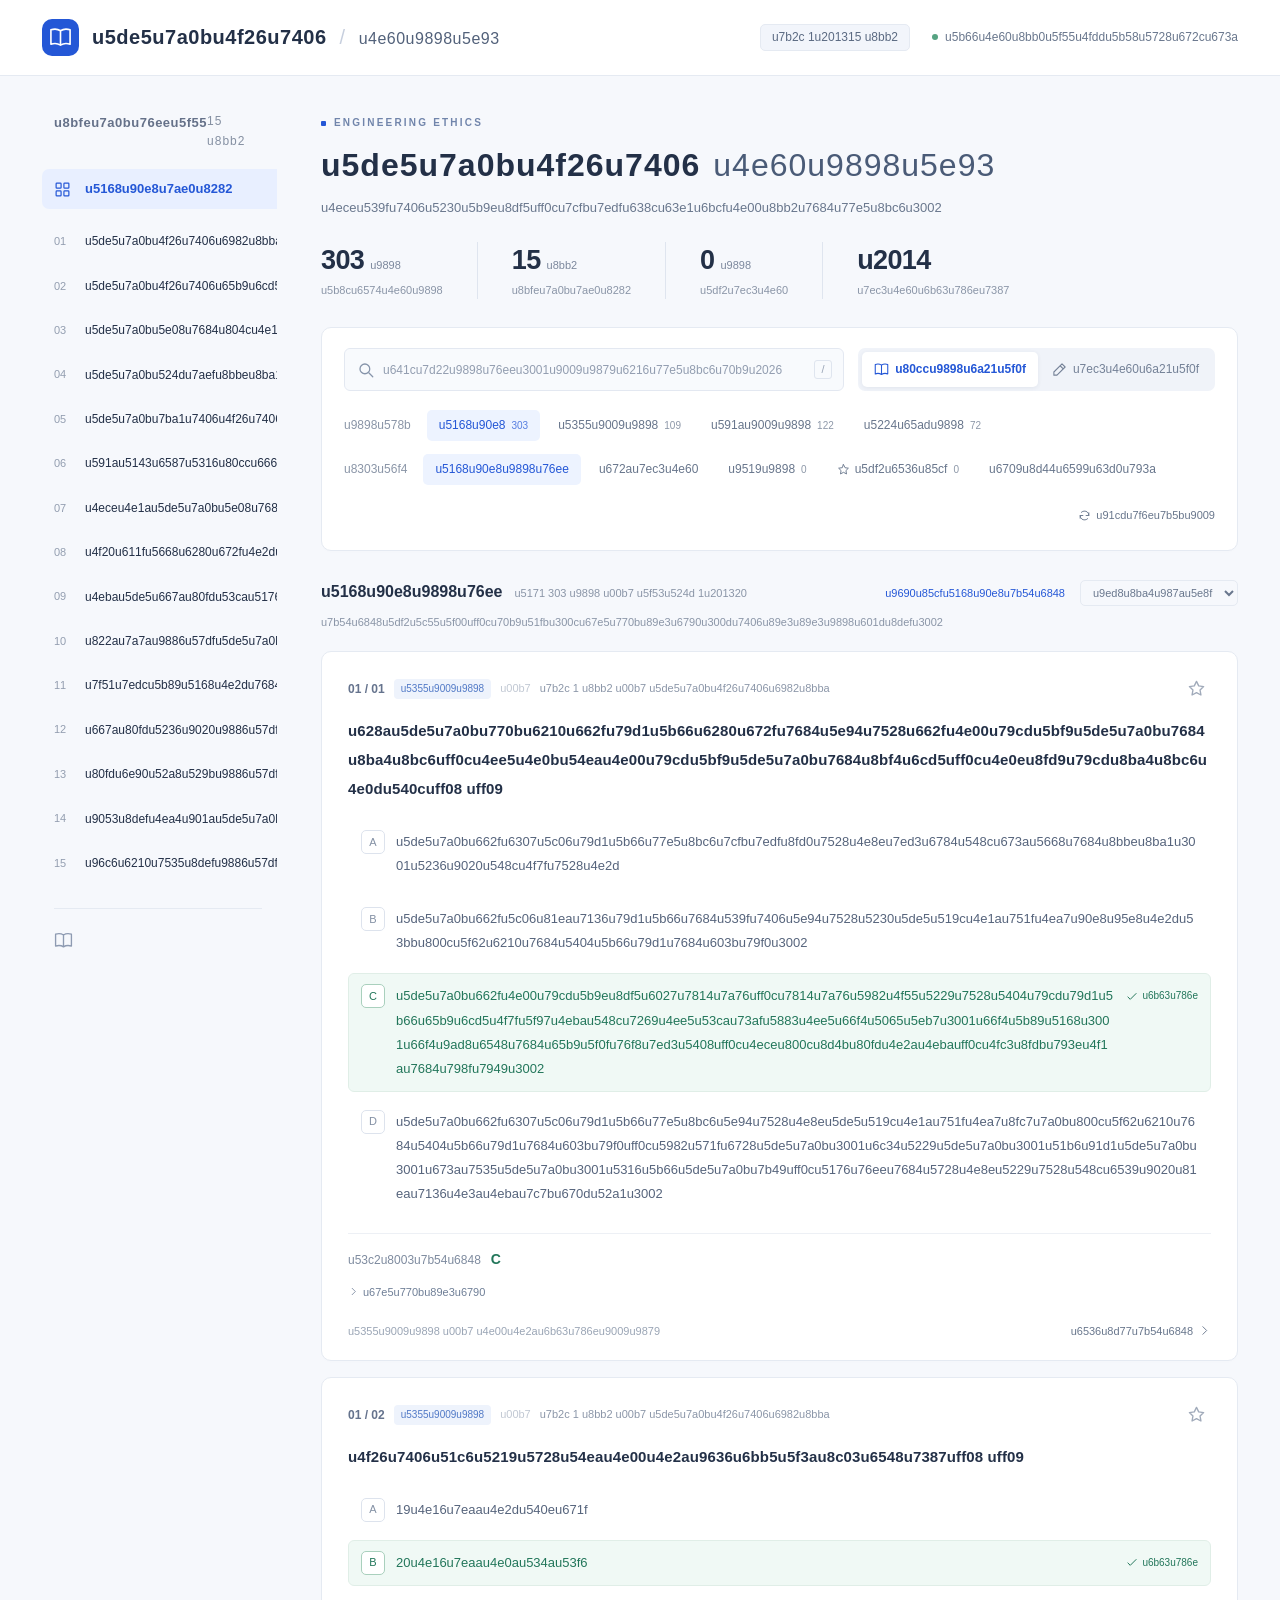
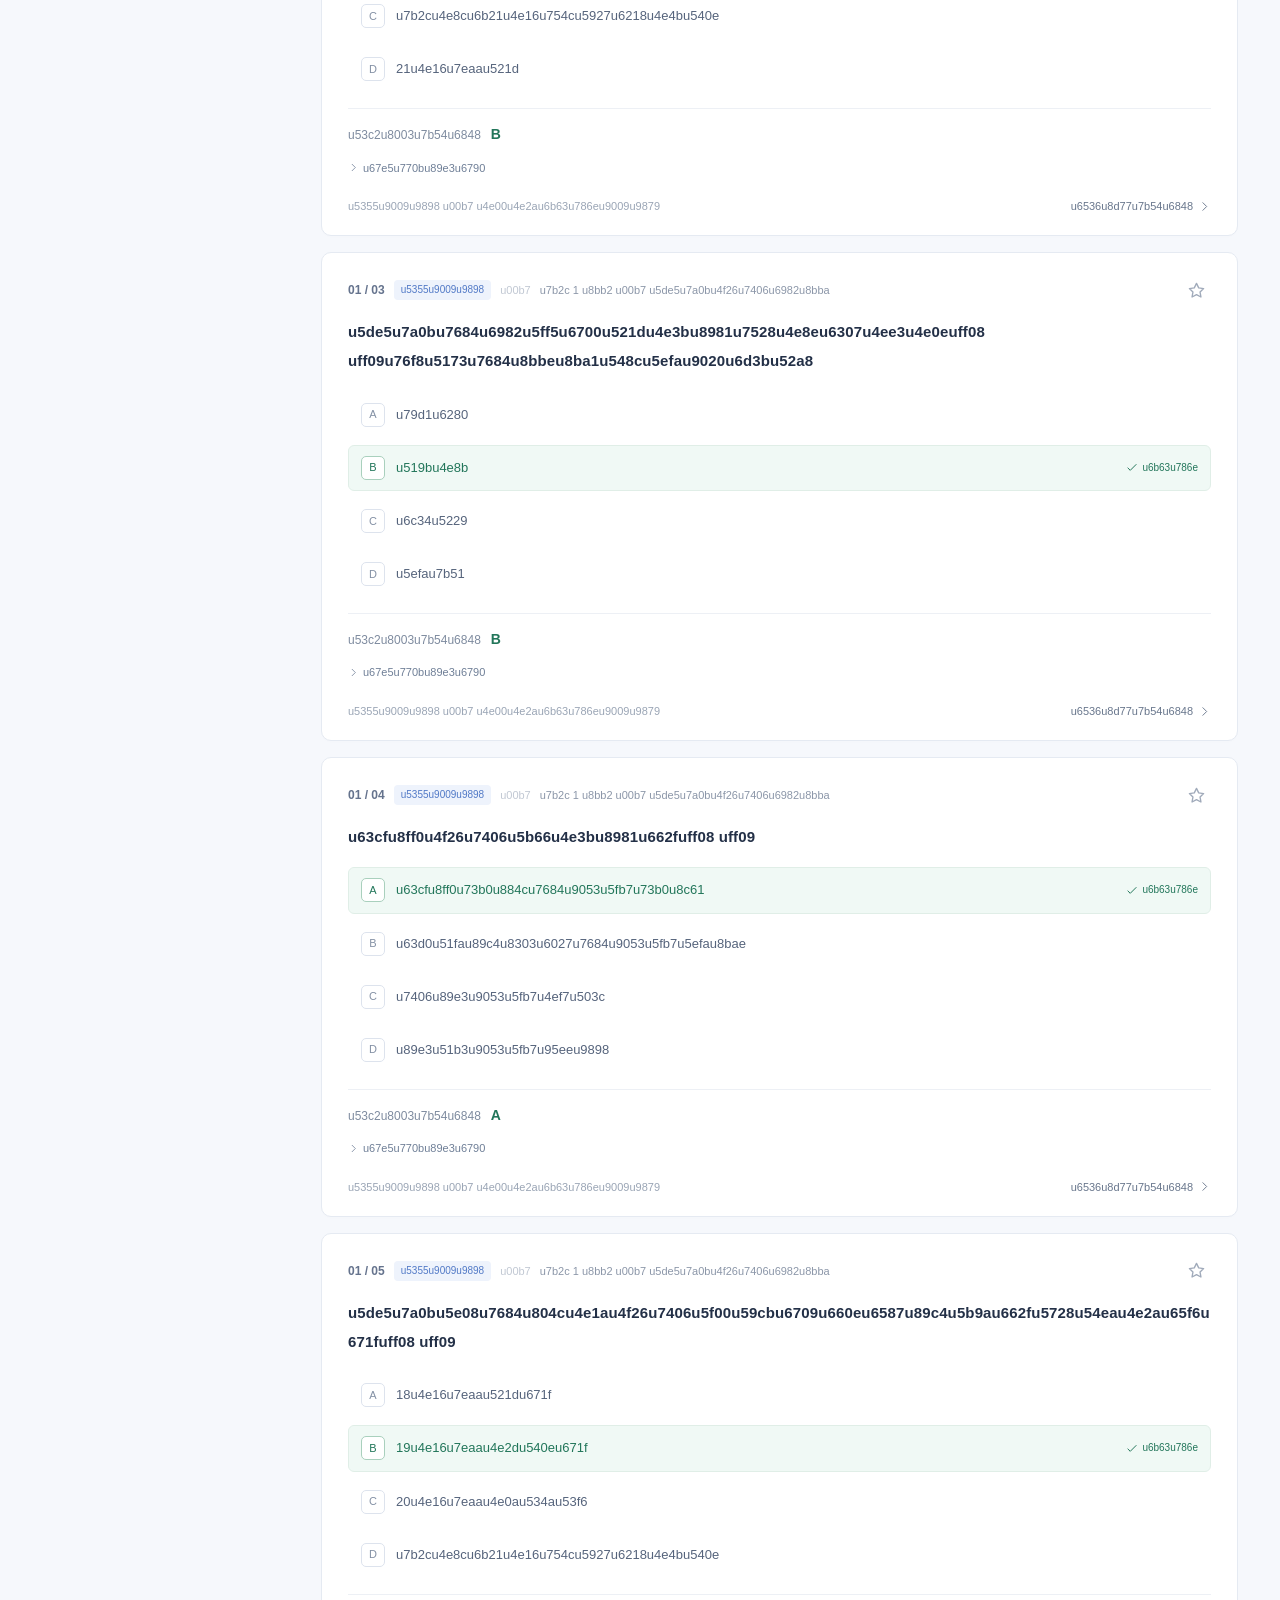
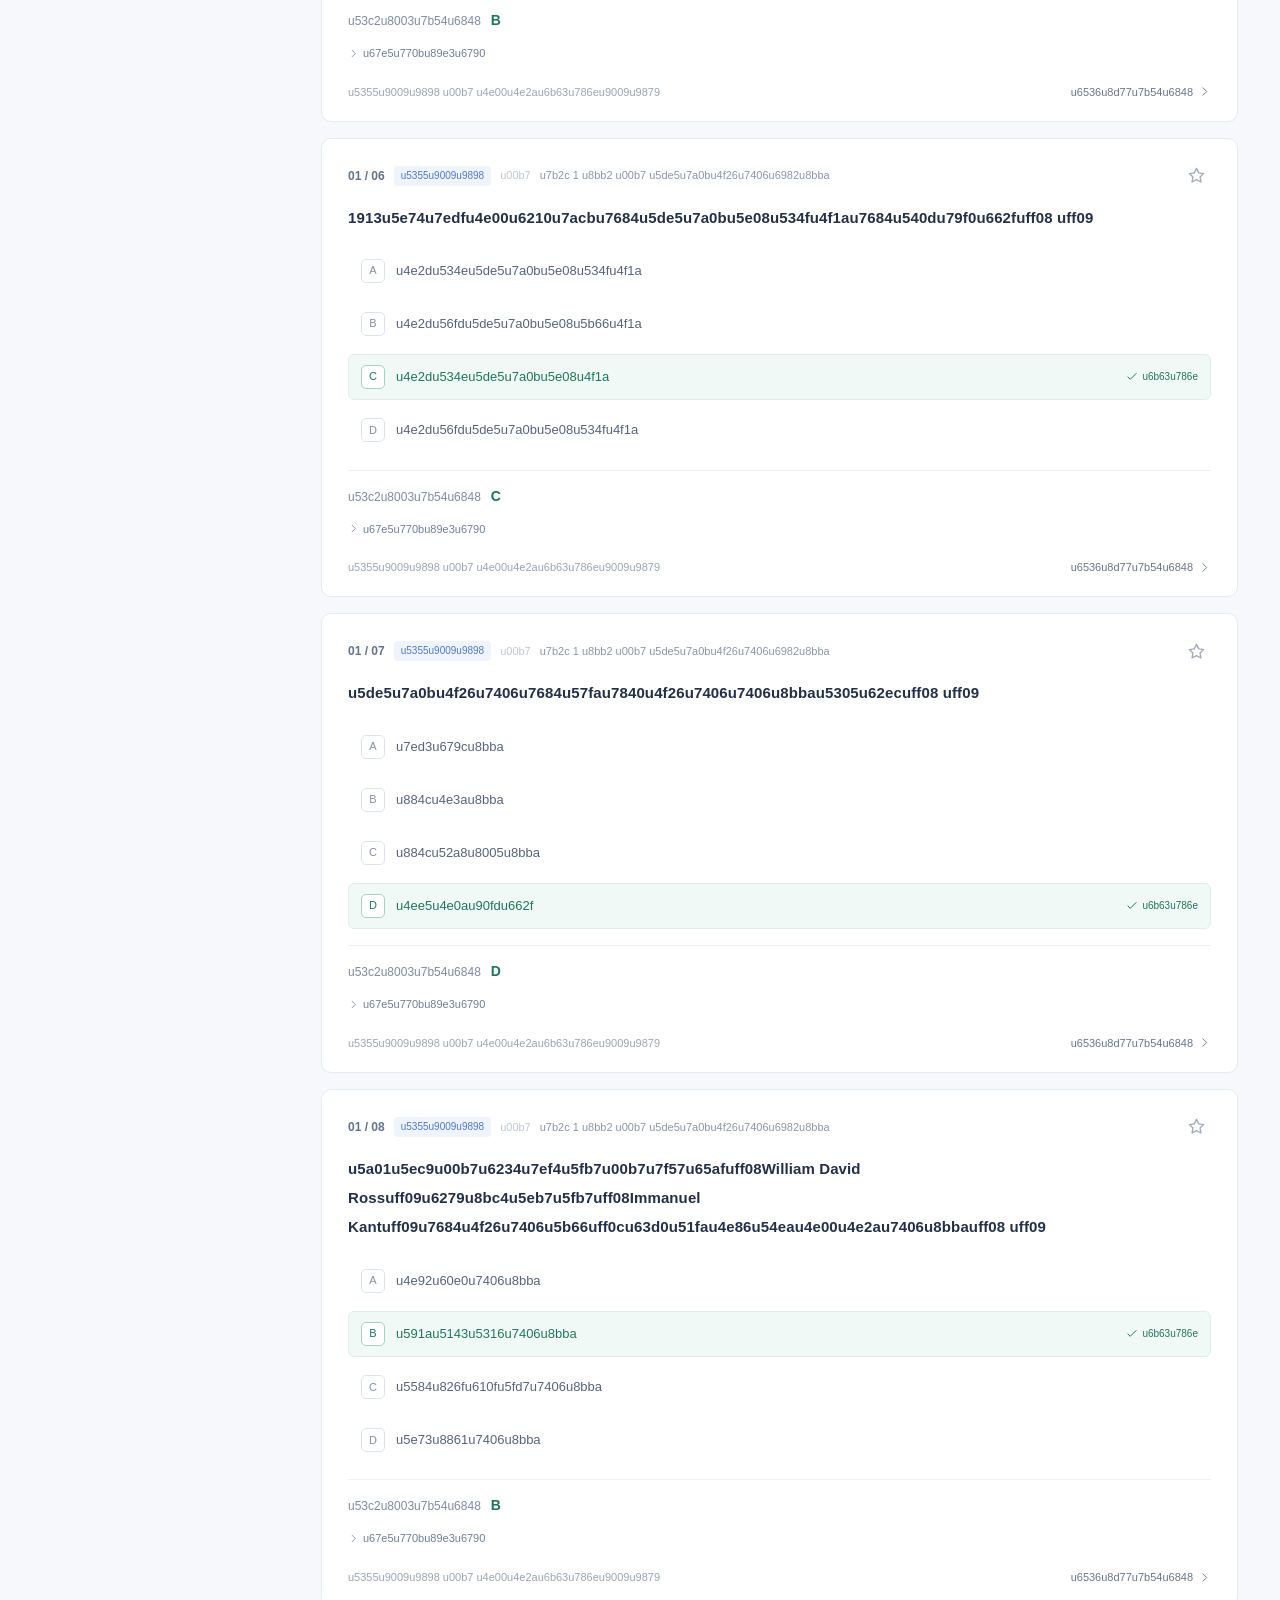
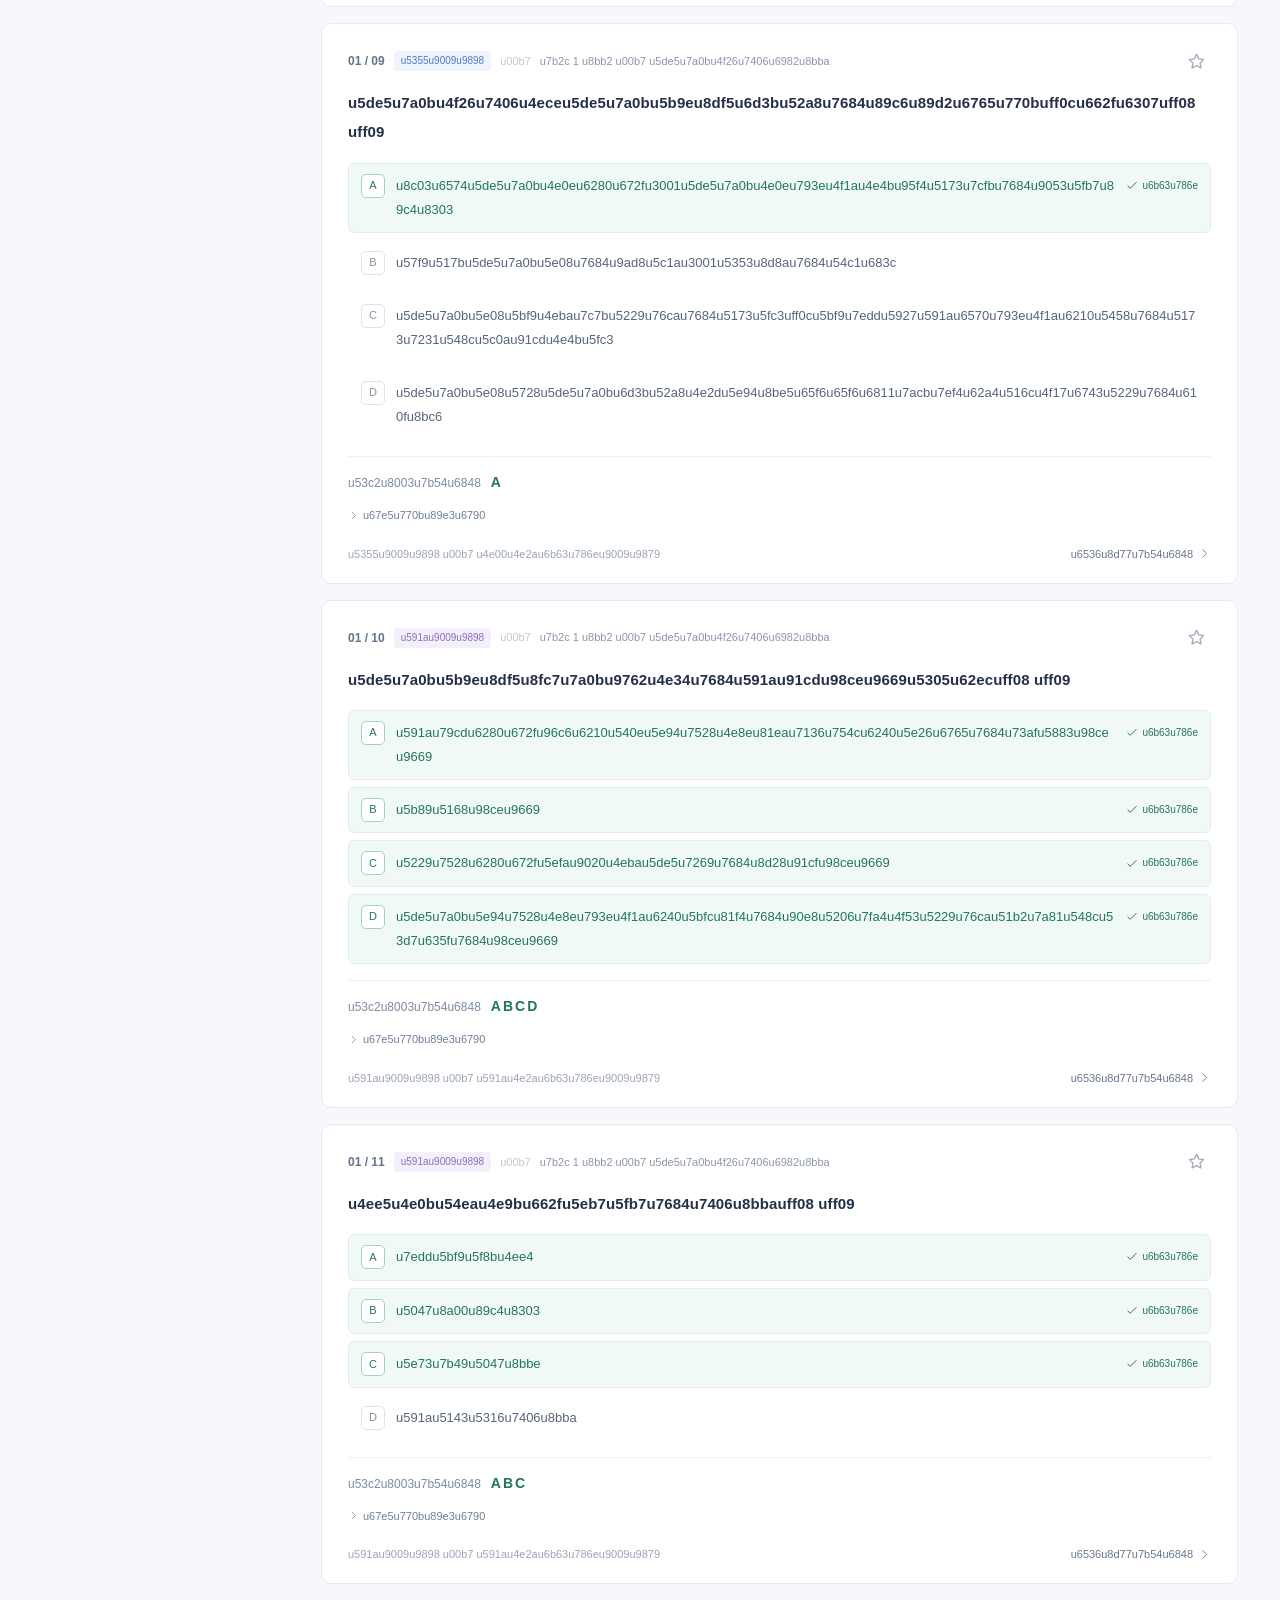
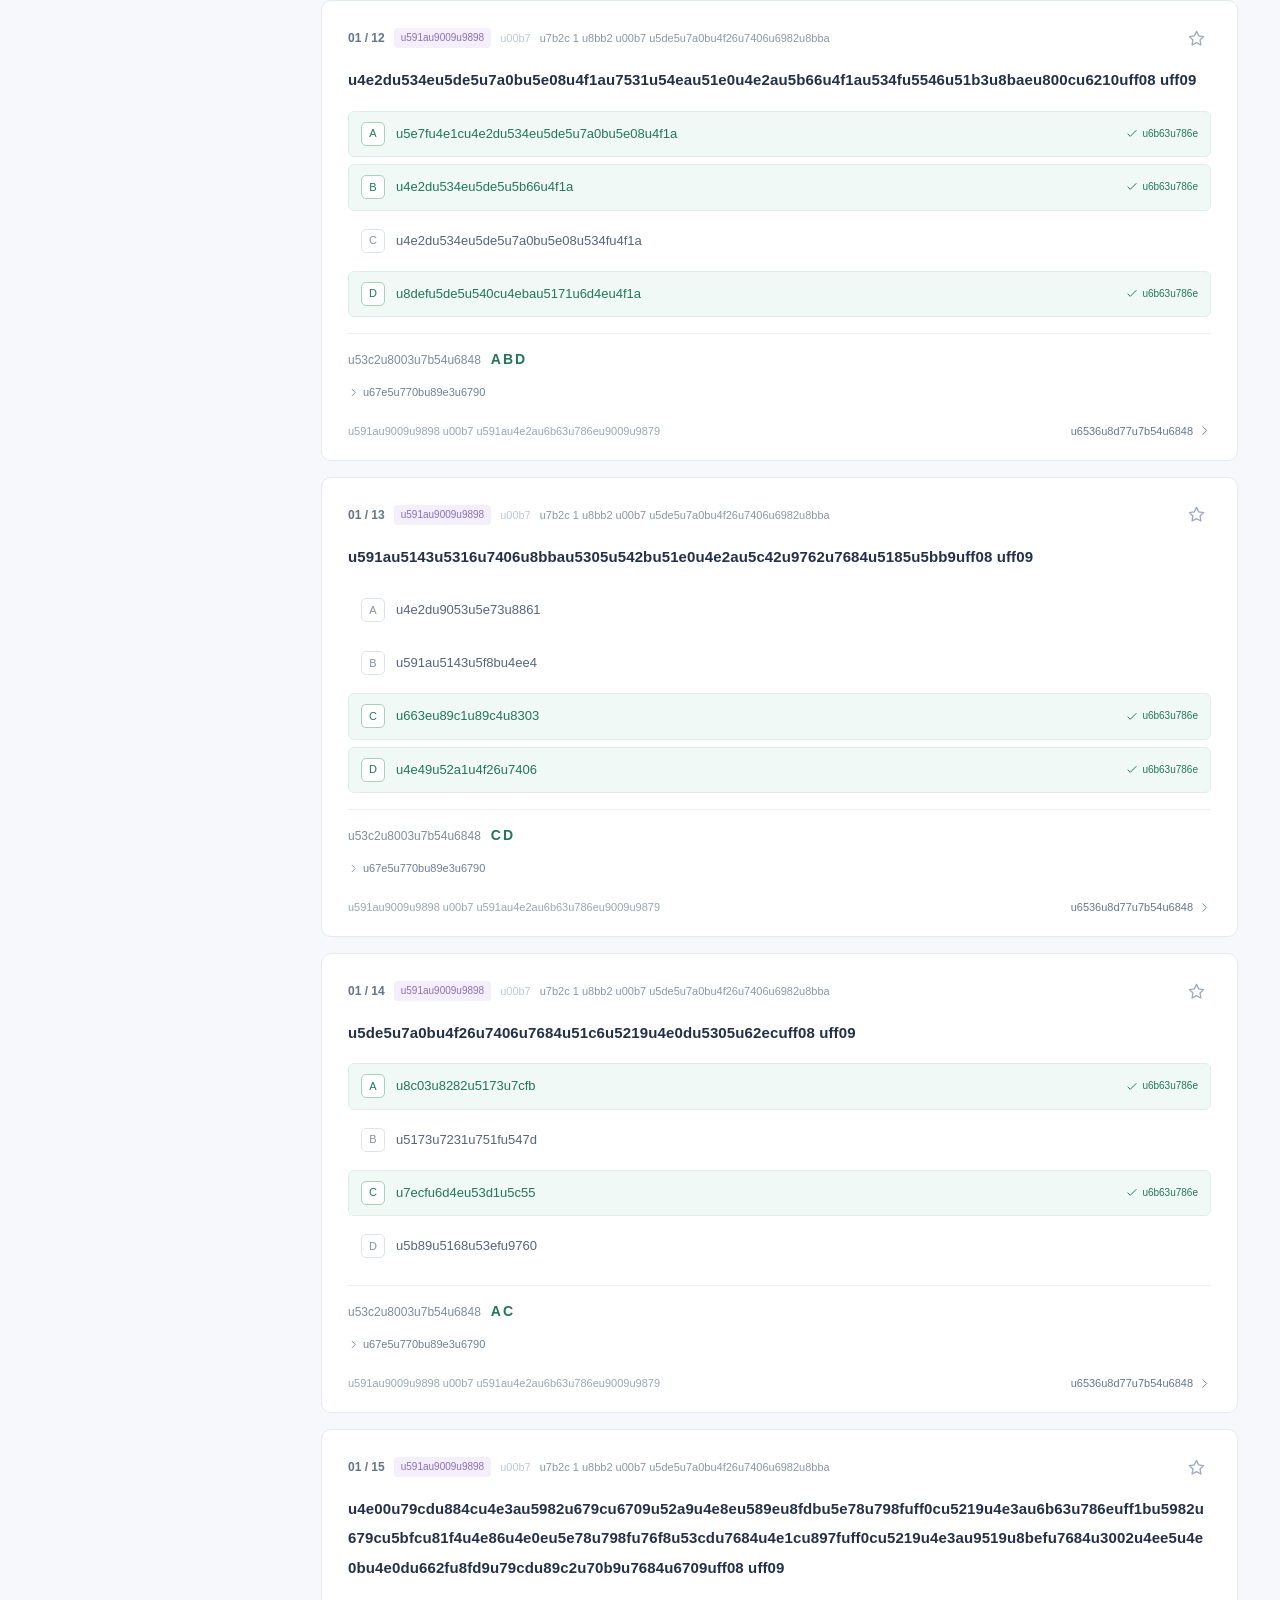
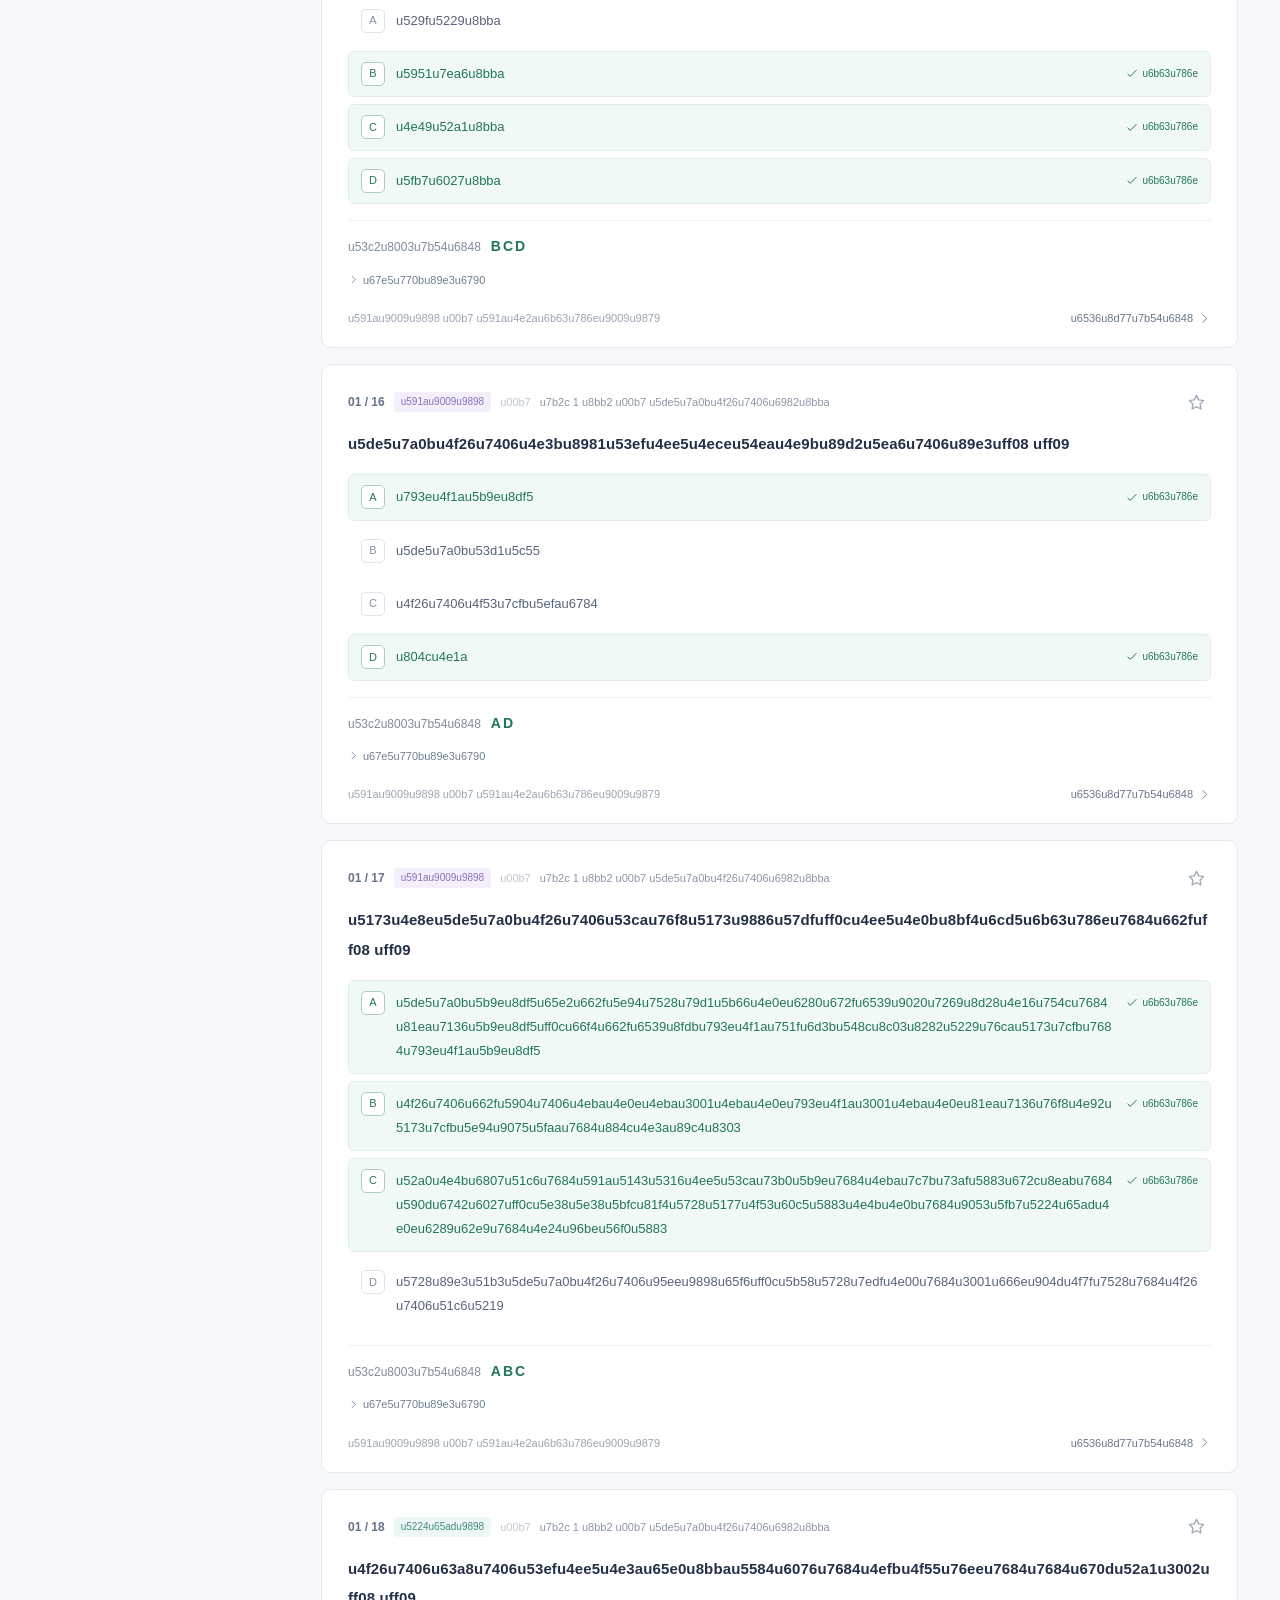
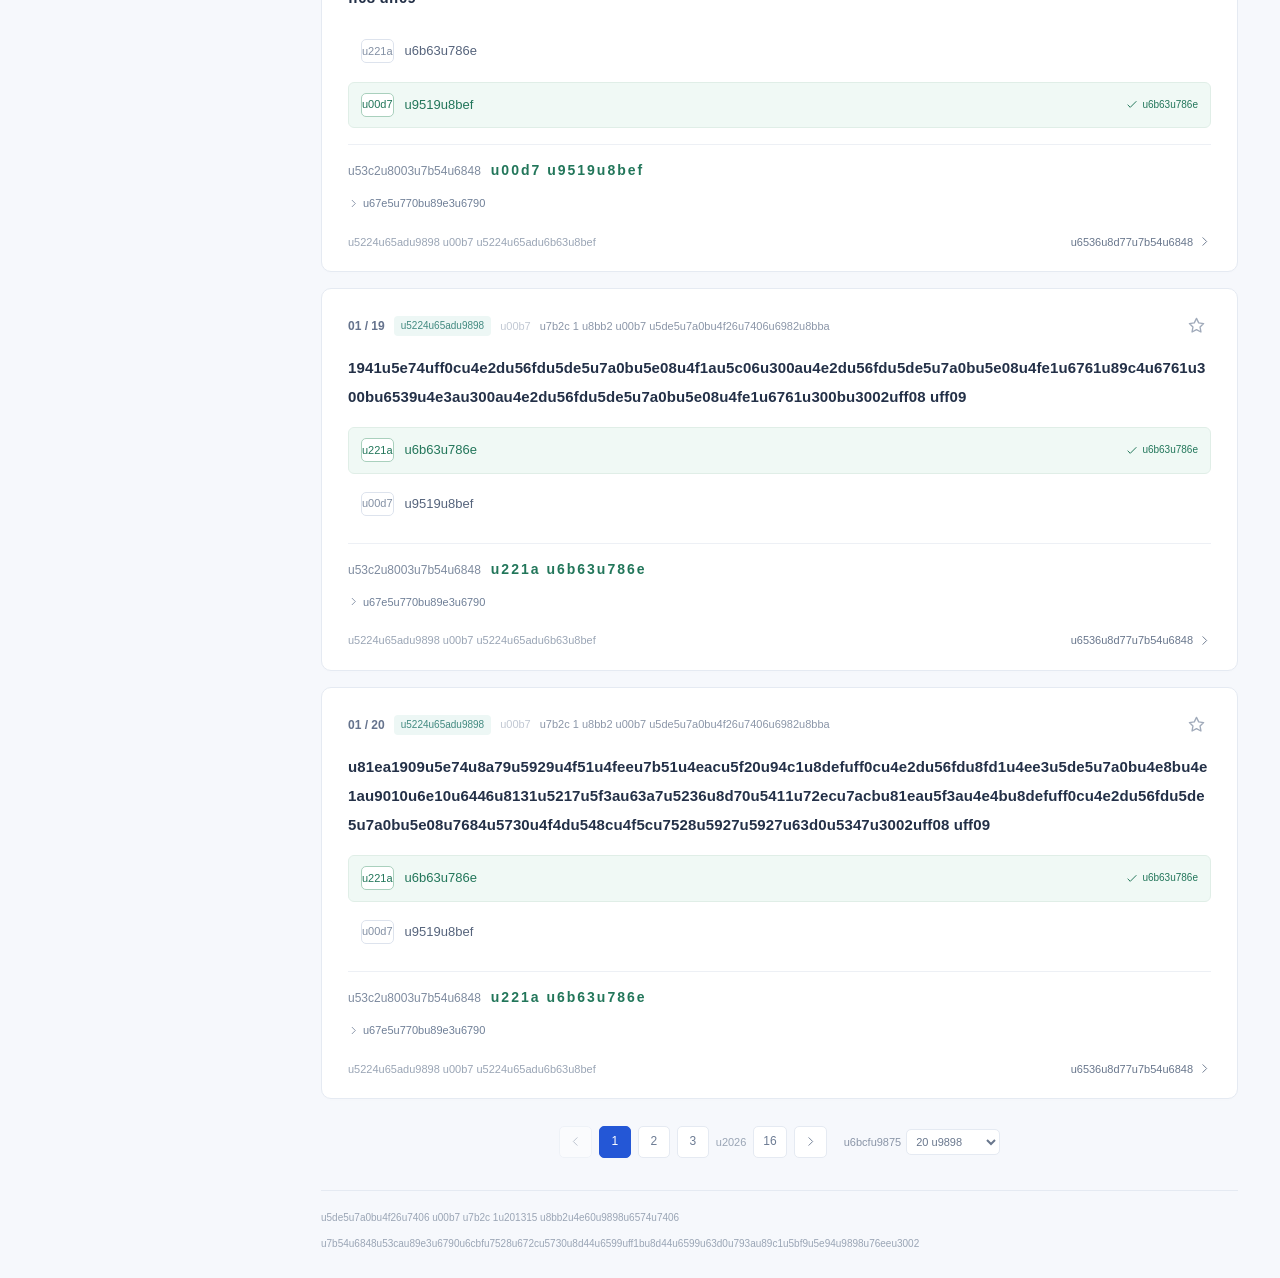
==== index.html @ aa025917 "Publish mobile-ready engineering ethics question bank" ====
<!doctype html>
<html lang="zh-CN">
<head>
  <meta charset="utf-8">
  <meta name="viewport" content="width=device-width, initial-scale=1">
  <meta name="theme-color" content="#2457d6">
  <meta name="description" content="u5de5u7a0bu4f26u7406u7b2c 1u201315 u8bb2u4e60u9898u5e93uff1a303 u9053u9898uff0cu5b8cu6574u9898u5e72u3001u9009u9879u3001u7b54u6848u4e0eu89e3u6790uff0cu652fu6301u7ae0u8282u7b5bu9009u3001u641cu7d22u548cu7ec3u4e60u3002">
  <title>u5de5u7a0bu4f26u7406 u00b7 u4e60u9898u5e93</title>
  <link rel="icon" href="data:image/svg+xml,%3Csvg xmlns='http://www.w3.org/2000/svg' viewBox='0 0 64 64'%3E%3Crect width='64' height='64' rx='16' fill='%232457d6'/%3E%3Cpath d='M15 16h14l3 4 3-4h14v33H35l-3 3-3-3H15z' fill='none' stroke='white' stroke-width='3'/%3E%3Cpath d='M32 21v27' stroke='white' stroke-width='3'/%3E%3C/svg%3E">
  <style>:root{color-scheme:light;--blue:#2457d6;--blue-dark:#1943ad;--blue-light:#edf3ff;--ink:#233047;--muted:#69778d;--line:#e5eaf2;--green:#22765a;--green-bg:#f0f9f5;--red:#b94040;--surface:#fff;--bg:#f6f8fc;font-family:-apple-system,BlinkMacSystemFont,"Segoe UI","PingFang SC","Hiragino Sans GB","Microsoft YaHei",sans-serif;font-synthesis:none}
*{box-sizing:border-box}body{margin:0;background:var(--bg);color:var(--ink);font-size:14px;line-height:1.65}button,input,select{font:inherit}button,select{cursor:pointer}button{color:inherit}a{color:inherit;text-decoration:none}button{border:0;background:none}button:disabled{cursor:default;opacity:.45}button,input,select,a,summary{-webkit-tap-highlight-color:transparent}button:focus-visible,input:focus-visible,select:focus-visible,a:focus-visible,summary:focus-visible{outline:3px solid #87aafa;outline-offset:3px}button:not(:disabled),a,select{transition:background .15s,color .15s,border-color .15s}button:hover:not(:disabled){color:var(--blue)}[hidden]{display:none!important}.icon{width:19px;height:19px;fill:none;stroke:currentColor;stroke-width:1.7;stroke-linecap:round;stroke-linejoin:round;flex-shrink:0;vertical-align:middle}.svg-defs{position:absolute;width:0;height:0;overflow:hidden}.sr-only{position:absolute;width:1px;height:1px;margin:-1px;clip:rect(0,0,0,0);overflow:hidden;white-space:nowrap}.skip-link{position:fixed;top:-60px;left:16px;background:#fff;padding:12px;z-index:10}.skip-link:focus{top:10px}
.site-header{height:76px;background:#fff;border-bottom:1px solid var(--line)}.header-inner{max-width:1340px;height:100%;padding:0 42px;margin:auto;display:flex;align-items:center;justify-content:space-between;gap:20px}.brand{display:flex;align-items:center;gap:13px;font-size:20px;font-weight:700;letter-spacing:.5px}.brand-icon{height:37px;width:37px;display:grid;place-items:center;border-radius:10px;background:var(--blue);color:#fff}.brand-icon .icon{width:23px;height:23px}.brand-divider{color:#c7cfde;font-weight:400;margin:0 13px}.brand-subtitle{font-size:16px;font-weight:500;color:#52617a}.header-right{display:flex;gap:22px;align-items:center}.course-badge{font-size:12px;background:#f2f5fb;border:1px solid var(--line);padding:3px 11px;border-radius:5px;color:#5b6a82}.save-status{display:flex;align-items:center;gap:7px;font-size:12px;color:var(--muted)}.status-dot{height:6px;width:6px;border-radius:50%;background:#56a382}
.layout{max-width:1340px;padding:36px 42px 0;margin:auto;display:grid;grid-template-columns:235px minmax(0,1fr);gap:44px}.sidebar{position:sticky;top:25px;align-self:start;max-height:calc(100vh - 50px);overflow-y:auto;scrollbar-width:thin;padding-right:3px}.sidebar-heading{display:flex;justify-content:space-between;font-size:12px;color:#8590a2;margin:0 12px 17px;letter-spacing:1px}.sidebar-heading span:first-child{font-size:13px;font-weight:600;color:#657189;letter-spacing:.5px}#chapter-nav{display:grid;gap:5px}.chapter-button{display:flex;align-items:center;width:100%;gap:10px;text-align:left;padding:11px 12px;border-radius:7px;line-height:1.45;font-size:12px}.chapter-button:hover{background:#edf1f8}.chapter-button[aria-pressed=true]{background:#e8efff;color:var(--blue);font-weight:600}.chapter-number{font-size:11px;font-variant-numeric:tabular-nums;color:#939eb0;min-width:21px}.chapter-button[aria-pressed=true] .chapter-number{color:var(--blue)}.chapter-title{flex:1}.chapter-count{color:#8a96ab;font-size:11px;font-variant-numeric:tabular-nums}.chapter-button[aria-pressed=true] .chapter-count{color:#5478d3}.chapter-button.all-chapters{font-size:13px;margin-bottom:8px}.all-chapters .icon{width:17px;height:17px;margin-right:4px}.sidebar-tip{border-top:1px solid var(--line);margin:25px 12px 0;padding:22px 0 20px;color:#7a879b;font-size:12px}.sidebar-tip>.icon{display:block;margin-bottom:10px;color:#8e9bb2}.sidebar-tip strong{font-weight:500;color:#59677d}.sidebar-tip p{margin:7px 0 0;font-size:11px;line-height:1.9}main{min-width:0;outline:none!important}.intro{padding:3px 0 28px}.eyebrow{font-size:10px;letter-spacing:2.2px;font-weight:600;color:#7185ab;display:flex;align-items:center;gap:8px}.eyebrow>span{width:5px;height:5px;border-radius:1px;background:var(--blue)}h1{font-size:32px;line-height:1.35;letter-spacing:1px;margin:12px 0 10px;font-weight:700}h1>span{font-weight:400;margin-left:13px;color:#4a5b77}.intro-description{color:var(--muted);font-size:13px;margin:0}.overview{margin-top:24px;display:flex;gap:0}.overview>div{padding:0 34px;border-left:1px solid #dfe5ef;display:flex;flex-direction:column;gap:1px;min-width:115px}.overview>div:first-child{padding-left:0;border-left:0}.overview strong{font-size:27px;line-height:1.4;font-weight:650;letter-spacing:-.6px;font-variant-numeric:tabular-nums}.overview strong>span{font-size:11px;color:#7b879c;font-weight:400;margin-left:6px;letter-spacing:0}.stat-label{font-size:11px;color:#8a95a7}
.filter-panel{background:#fff;border:1px solid var(--line);border-radius:10px;padding:20px 22px;box-shadow:0 2px 5px #22354e02}.search-row{display:flex;gap:14px;margin-bottom:19px}.search-field{position:relative;display:flex;align-items:center;flex:1;min-width:0}.search-field>.icon{position:absolute;left:13px;color:#8694aa;width:18px;height:18px;pointer-events:none}.search-field input{height:43px;width:100%;background:#f8fafd;border:1px solid #e3e8f1;border-radius:6px;padding:0 38px;color:var(--ink);font-size:12px}.search-field input:focus{background:#fff;border-color:#9bb5ef}.search-field input::placeholder{color:#929db0}.search-field kbd{position:absolute;right:12px;color:#9aa5b6;font-family:inherit;font-size:11px;line-height:17px;border:1px solid #dfe5ef;width:18px;text-align:center;border-radius:3px;pointer-events:none}.search-field:focus-within kbd{display:none}.mode-control{padding:4px;background:#f0f3f9;border-radius:7px;display:flex;gap:2px;flex-shrink:0}.mode-control button{display:flex;align-items:center;gap:6px;white-space:nowrap;border-radius:5px;padding:5px 12px;color:#748197;font-size:12px}.mode-control button .icon{width:15px;height:15px}.mode-control button[aria-pressed=true]{background:#fff;box-shadow:0 1px 4px #22354e13;color:var(--blue);font-weight:600}.filter-row{display:flex;align-items:center;gap:16px;flex-wrap:wrap}.filter-row+.filter-row{margin-top:13px}.filter-label{font-size:12px;color:#8a95a7;flex-shrink:0}.chips{display:flex;gap:6px;flex-wrap:wrap}.chips button{display:inline-flex;align-items:center;gap:5px;font-size:12px;line-height:1.6;padding:5px 11px;border-radius:5px;color:#68768c;border:1px solid transparent}.chips button:hover{background:#f5f7fc}.chips button[aria-pressed=true]{background:var(--blue-light);color:var(--blue);font-weight:500}.chips button>span{font-size:10px;opacity:.75;margin-left:1px}.chips .icon{width:13px;height:13px}.text-button{display:inline-flex;align-items:center;justify-content:center;gap:5px;font-size:12px;padding:5px 0;color:#68768c}.text-button .icon{width:13px;height:13px}.reset-filters{margin-left:auto;white-space:nowrap;font-size:11px}.mobile-chapter{display:none}select{border:1px solid var(--line);border-radius:5px;padding:6px 9px;color:#69778d;font-size:12px;background:#fff;max-width:100%}.results-toolbar{display:flex;align-items:center;justify-content:space-between;gap:16px;margin:28px 0 6px;scroll-margin-top:24px}.results-toolbar>div:first-child{display:flex;align-items:baseline;flex-wrap:wrap;gap:12px}h2{font-size:16px;margin:0;font-weight:600}.result-summary{font-size:11px;color:#8a95a7}.result-actions{display:flex;gap:15px;align-items:center;flex-shrink:0}.result-actions .text-button{color:var(--blue);font-size:11px}.result-actions select{font-size:11px;background:transparent;padding:5px 8px}.mode-help{font-size:11px;color:#8a95a7;margin:0 0 18px;line-height:1.8}
#question-list{display:grid;gap:16px}.question-card{background:#fff;border:1px solid var(--line);border-radius:10px;padding:22px 26px 16px;scroll-margin-top:25px;box-shadow:0 2px 5px #22354e02}.question-meta{display:flex;gap:9px;align-items:center;font-size:11px;color:#8b96a8;line-height:1.5;min-height:27px}.question-index{font-weight:600;color:#65738d;font-size:12px;font-variant-numeric:tabular-nums}.meta-dot{color:#c1c8d3}.type-badge{padding:3px 7px;font-size:10px;line-height:1.4;border-radius:4px;font-weight:500;white-space:nowrap}.type-single{color:#5179c6;background:#eef3fc}.type-multiple{color:#8970bc;background:#f4effb}.type-boolean{color:#428a80;background:#edf7f5}.question-chapter{overflow:hidden;white-space:nowrap;text-overflow:ellipsis;min-width:0}.bookmark-button{margin-left:auto;flex-shrink:0;color:#a0aaba}.icon-button{display:inline-flex;align-items:center;justify-content:center;width:30px;height:30px;border-radius:5px}.icon-button:hover{background:var(--blue-light)}.bookmark-button[aria-pressed=true]{color:#bf8c2b}.bookmark-button[aria-pressed=true] .icon{fill:#fff0bd}.question-card h3{font-size:15px;font-weight:550;line-height:1.95;margin:12px 0 16px;overflow-wrap:anywhere;letter-spacing:.12px}.question-options{display:grid;gap:7px;margin:0;padding:0;border:0;min-width:0}.option{display:flex;align-items:flex-start;gap:11px;padding:10px 12px;border:1px solid transparent;border-radius:6px;position:relative;line-height:1.85;font-size:13px;overflow-wrap:anywhere}.option-key{border:1px solid #dde3ed;background:#fff;border-radius:5px;min-width:24px;height:24px;display:inline-flex;align-items:center;justify-content:center;font-size:11px;color:#8390a4;line-height:1;flex-shrink:0}.option-text{padding-top:0;flex:1;min-width:0;color:#56647c}.option.correct-option{background:var(--green-bg);border-color:#e0eee7}.correct-option .option-key{border-color:#a9d0bd;color:var(--green);background:#fff}.correct-option .option-text{color:var(--green)}.option.selected-option{background:var(--blue-light);border-color:#a9bff0}.selected-option .option-key{color:#fff;background:var(--blue);border-color:var(--blue)}.option.wrong-option{background:#fff3f3;border-color:#f4d5d5}.wrong-option .option-key{color:var(--red);border-color:#e9b7b7;background:#fff}.wrong-option .option-text{color:var(--red)}.option-status{color:var(--green);margin-left:auto;flex-shrink:0;padding:3px 0;font-size:10px;display:flex;gap:3px;align-items:center}.option-status .icon{width:14px;height:14px}.wrong-option .option-status{color:var(--red)}.practice-option{cursor:pointer}.practice-option:hover{background:#f4f7fd;border-color:#d6e1f5}.practice-option:has(input:focus-visible){outline:3px solid #87aafa;outline-offset:2px}.practice-option input{position:absolute;opacity:0;left:13px;top:12px;width:22px;height:22px;margin:0}.practice-option:has(input:disabled){cursor:default}.practice-option:has(input:disabled):hover{background:inherit;border-color:transparent}.practice-option.correct-option:has(input:disabled):hover{background:var(--green-bg);border-color:#e0eee7}.practice-option.wrong-option:has(input:disabled):hover{background:#fff3f3;border-color:#f4d5d5}.source-note{font-size:11px;line-height:1.8;background:#fffbf0;border:1px solid #f0e7d1;border-radius:5px;color:#8c743f;padding:8px 11px;margin-top:14px;display:flex;gap:7px;align-items:flex-start}.source-note .icon{width:14px;height:14px;margin-top:3px}.answer-panel{margin-top:16px;border-top:1px solid #edf0f5;padding-top:14px}.answer-summary{display:flex;gap:10px;align-items:baseline;font-size:12px;color:#7e8b9f}.answer-summary strong{font-size:14px;letter-spacing:2px;color:var(--green);font-weight:600}.explanation{margin-top:10px}.explanation summary{display:inline-flex;align-items:center;gap:4px;font-size:11px;color:#6f7f97;cursor:pointer;list-style:none;padding:2px 0}.explanation summary::-webkit-details-marker{display:none}.explanation summary .icon{width:11px;height:11px;transition:transform .15s}.explanation[open] summary .icon{transform:rotate(90deg)}.explanation-body{font-size:12px;color:#65758c;line-height:1.95;background:#f7f9fd;border-radius:5px;padding:11px 14px;margin-top:8px;overflow-wrap:anywhere}.explanation-body p{margin:0 0 7px}.explanation-body p:last-child{margin-bottom:0}.explanation-body strong{font-weight:600;color:#495b76}.question-footer{display:flex;align-items:center;justify-content:space-between;gap:10px;margin-top:13px;min-height:26px}.question-footer .text-button{font-size:11px;padding:3px 0}.answer-hint{font-size:11px;color:#9aa5b5}.primary-button{font-size:12px;background:var(--blue);color:#fff;padding:7px 15px;border-radius:5px}.primary-button:hover:not(:disabled){background:var(--blue-dark);color:#fff}.grading-result{font-size:12px;color:var(--green);font-weight:500}.grading-result.incorrect{color:var(--red)}.practice-actions{display:flex;align-items:center;gap:12px;flex-wrap:wrap}mark{background:#fff0b5;color:inherit;border-radius:2px;padding:0 1px}.empty-state{text-align:center;padding:65px 20px;background:#fff;border:1px dashed #dbe3ee;border-radius:10px}.empty-state>.icon{width:32px;height:32px;color:#a2b2cf;margin-bottom:10px}.empty-state h3{margin:6px 0;font-size:16px;font-weight:500}.empty-state p{margin:8px 0 20px;color:var(--muted);font-size:12px}
.pagination{display:flex;justify-content:center;align-items:center;gap:7px;margin:27px 0 32px;flex-wrap:wrap}.pagination button{min-width:32px;height:32px;border:1px solid var(--line);background:#fff;border-radius:5px;font-size:12px;padding:0 9px;color:#6d7c94}.pagination button[aria-current=page]{background:var(--blue);border-color:var(--blue);color:#fff}.pagination button:hover:not(:disabled):not([aria-current=page]){background:var(--blue-light)}.pagination .icon{width:13px;height:13px}.page-prev .icon{transform:rotate(180deg)}.page-size-label{font-size:11px;color:#8a95a7;margin-left:10px}.page-size-label select{font-size:11px;padding:5px;margin-left:5px}.page-footer{border-top:1px solid var(--line);padding:19px 0 25px;display:flex;gap:10px;flex-wrap:wrap;justify-content:space-between;font-size:10px;color:#9aa5b5}.back-to-top{position:fixed;right:24px;bottom:24px;background:#fff;box-shadow:0 2px 12px #25385e15;border:1px solid var(--line);width:40px;height:40px;border-radius:9px;color:#7184a5}#toast{position:fixed;bottom:30px;left:50%;transform:translateX(-50%);background:#25344aeF;color:white;border-radius:7px;padding:10px 20px;font-size:12px;z-index:5;max-width:calc(100vw - 32px);text-align:center}.noscript{background:#fff7df;color:#775e28;padding:20px;position:fixed;inset:30% 10% auto;text-align:center;border:1px solid #d9c797;border-radius:10px}
@media(min-width:1450px){.layout{gap:54px;grid-template-columns:245px minmax(0,1fr)}}
@media(max-width:1150px){.header-inner{padding:0 26px}.layout{padding:28px 26px 0;gap:27px;grid-template-columns:215px minmax(0,1fr)}.chapter-button{padding:10px 9px;font-size:11px;gap:7px}.filter-panel{padding:18px}.search-row{flex-wrap:wrap}.search-field{flex-basis:250px}.filter-row{gap:10px}.chips{gap:2px}.chips button{padding:5px 8px}.reset-filters{margin-left:0}.question-card{padding:20px}.overview>div{padding:0 25px;min-width:100px}.header-right{gap:14px}.result-actions{gap:10px}}
@media(max-width:850px){.sidebar{display:none}.layout{display:block;max-width:790px}.header-inner{max-width:790px}.mobile-chapter{display:flex;gap:15px;align-items:center;border-bottom:1px solid #f0f2f7;padding-bottom:15px;margin-bottom:15px;font-size:12px;color:#8a95a7}.mobile-chapter select{flex:1;min-width:0;padding:8px;background:#fafbfe}.search-row{flex-wrap:nowrap}.search-field{flex-basis:auto}.save-status{display:none}.question-card{padding:20px 24px}.overview>div{padding:0 32px}.filter-row{gap:16px}.reset-filters{margin-left:auto}}
@media(max-width:560px){.site-header{height:64px}.header-inner{padding:0 20px;gap:10px}.brand{font-size:17px;gap:10px}.brand-icon{height:32px;width:32px;border-radius:8px}.brand-divider{margin:0 9px}.brand-subtitle{font-size:13px}.course-badge{font-size:10px;padding:3px 7px}.layout{padding:25px 16px 0}.intro{padding:0 5px 23px}.eyebrow{font-size:9px}h1{font-size:28px;margin-top:10px}.intro-description{font-size:12px}.overview{margin-top:21px;justify-content:space-between}.overview>div{padding:0 16px;min-width:0;flex:1}.overview>div:last-child{padding-right:0}.overview strong{font-size:24px}.overview strong>span{margin-left:4px;font-size:10px}.stat-label{font-size:10px}.filter-panel{padding:16px;border-radius:9px}.search-row{flex-wrap:wrap;gap:12px;margin-bottom:15px}.search-field{flex-basis:100%;width:100%}.search-field input{font-size:13px;height:44px}.search-field kbd{display:none}.mode-control{width:100%;padding:4px}.mode-control button{flex:1;justify-content:center;padding:7px 10px}.filter-row{gap:8px;align-items:flex-start}.filter-label{padding-top:5px;font-size:11px;min-width:25px}.chips{flex:1;gap:5px}.chips button{font-size:11px;padding:5px 8px}.filter-row+.filter-row{margin-top:11px}.reset-filters{margin-left:33px;margin-top:0;font-size:10px}.results-toolbar{margin-top:24px;align-items:flex-start;flex-wrap:wrap;gap:10px}.results-toolbar>div:first-child{gap:8px}h2{font-size:15px}.result-summary{font-size:10px}.result-actions{margin-left:auto;gap:12px}.mode-help{font-size:10px;margin-top:6px;margin-bottom:14px}.question-card{padding:16px 15px 12px;border-radius:8px}.question-meta{gap:6px;font-size:10px}.question-index{font-size:11px}.question-chapter{max-width:160px}.question-card h3{font-size:14px;line-height:1.9;margin:10px 0 13px}.option{font-size:12px;padding:9px 8px;gap:9px;line-height:1.9}.option-key{min-width:22px;height:22px;font-size:10px}.option-status{font-size:0;gap:0}.option-status .icon{width:13px;height:13px}.answer-panel{margin-top:14px;padding-top:12px}.explanation-body{font-size:11px}.source-note{font-size:10px}.pagination{gap:5px}.pagination button{min-width:30px;height:32px;padding:0 8px}.page-size-label{width:100%;text-align:center;margin:7px 0 0}.page-footer{display:block;line-height:2}.page-footer span{display:block}.back-to-top{right:14px;bottom:15px;width:35px;height:35px}.question-footer{align-items:flex-start}.practice-actions{gap:8px}.grading-result,.answer-hint{font-size:10px}}
/* u5c0fu5c4fu5c06u91cdu7f6eu64cdu4f5cu653eu5230u72ecu7acbu4e00u884cuff0cu907fu514du6324u7a84u7b5bu9009u9879uff1bu7edfu8ba1u503cu4e0eu5355u4f4du4fddu6301u540cu884cu3002 */
.overview strong{white-space:nowrap}
#question-list{grid-template-columns:minmax(0,1fr)}.question-card{min-width:0}.question-index{white-space:nowrap;flex-shrink:0}
#toast{width:max-content}
@media(max-width:560px){.filter-row{display:grid;grid-template-columns:25px minmax(0,1fr)}.chips{min-width:0}.reset-filters{grid-column:2;justify-self:end;margin:0}.stat-label{white-space:nowrap}.practice-option .option-status{font-size:10px;gap:3px;white-space:nowrap}#toast{bottom:64px}}
@media(max-width:360px){.overview>div{padding:0 8px}.overview>div:first-child{padding-left:0}.overview>div:last-child{padding-right:0}.overview strong{font-size:22px}}
@media(prefers-reduced-motion:reduce){*{transition:none!important;scroll-behavior:auto!important}}
@media print{.site-header,.sidebar,.filter-panel,.result-actions,.mode-help,.pagination,.back-to-top,.question-footer,.bookmark-button,.sidebar-tip,#toast{display:none!important}body{background:#fff;color:#000}.layout{display:block;padding:0}.intro{padding:0 0 15px}.overview{display:none}.question-card{break-inside:avoid;box-shadow:none;padding:12px;border-color:#bbb}.option,.option-text{color:#000}.question-options{gap:2px}.answer-panel[hidden]{display:block!important}.page-footer{font-size:9px}}
</style>
</head>
<body>
  <a class="skip-link" href="#main">u8df3u8f6cu5230u9898u76ee</a>
  <svg class="svg-defs" xmlns="http://www.w3.org/2000/svg" aria-hidden="true">
    <symbol id="i-book" viewBox="0 0 24 24"><path d="M12 5C9 3 5 3 2 4v15c3-1 7-1 10 1 3-2 7-2 10-1V4c-3-1-7-1-10 1Zm0 0v15"/></symbol>
    <symbol id="i-search" viewBox="0 0 24 24"><circle cx="10.5" cy="10.5" r="6.5"/><path d="m16 16 5 5"/></symbol>
    <symbol id="i-star" viewBox="0 0 24 24"><path d="m12 3 2.8 5.7 6.2.9-4.5 4.4 1.1 6.2-5.6-3-5.6 3 1.1-6.2L3 9.6l6.2-.9Z"/></symbol>
    <symbol id="i-check" viewBox="0 0 24 24"><path d="m5 12 4 4L19 6"/></symbol>
    <symbol id="i-arrow" viewBox="0 0 24 24"><path d="m9 5 7 7-7 7"/></symbol>
    <symbol id="i-refresh" viewBox="0 0 24 24"><path d="M20 7v5h-5M4 17v-5h5"/><path d="M6.1 6.1a8 8 0 0 1 13 2L20 12M4 12l.9 3.9a8 8 0 0 0 13 2"/></symbol>
    <symbol id="i-info" viewBox="0 0 24 24"><circle cx="12" cy="12" r="9"/><path d="M12 11v6m0-10v.1"/></symbol>
    <symbol id="i-grid" viewBox="0 0 24 24"><rect x="3" y="3" width="7" height="7" rx="1"/><rect x="14" y="3" width="7" height="7" rx="1"/><rect x="3" y="14" width="7" height="7" rx="1"/><rect x="14" y="14" width="7" height="7" rx="1"/></symbol>
    <symbol id="i-pencil" viewBox="0 0 24 24"><path d="m16 3 5 5L8 21H3v-5ZM13 6l5 5"/></symbol>
    <symbol id="i-close" viewBox="0 0 24 24"><path d="m6 6 12 12M6 18 18 6"/></symbol>
    <symbol id="i-up" viewBox="0 0 24 24"><path d="m5 12 7-7 7 7M12 5v15"/></symbol>
  </svg>
  <header class="site-header">
    <div class="header-inner">
      <a class="brand" href="#" aria-label="u5de5u7a0bu4f26u7406u4e60u9898u5e93u9996u9875"><span class="brand-icon"><svg class="icon"><use href="#i-book"/></svg></span><span>u5de5u7a0bu4f26u7406<span class="brand-divider">/</span><span class="brand-subtitle">u4e60u9898u5e93</span></span></a>
      <div class="header-right"><span class="course-badge">u7b2c 1u201315 u8bb2</span><span class="save-status"><span class="status-dot"></span><span id="save-label">u5b66u4e60u8bb0u5f55u4fddu5b58u5728u672cu673a</span></span></div>
    </div>
  </header>
  <div class="layout">
    <aside class="sidebar" aria-label="u7ae0u8282u5bfcu822a">
      <div class="sidebar-heading"><span>u8bfeu7a0bu76eeu5f55</span><span>15 u8bb2</span></div>
      <nav id="chapter-nav" aria-label="u6309u7ae0u8282u7b5bu9009"></nav>
      <div class="sidebar-tip"><svg class="icon"><use href="#i-book"/></svg><strong>u8ba9u6bcfu4e00u9053u9898uff0cu90fdu6709u6536u83b7u3002</strong><p>u5148u7406u89e3uff0cu518du8bb0u5fc6u3002<br>u5207u6362u7ec3u4e60u6a21u5f0fuff0cu68c0u9a8cu5b66u4e60u6210u679cu3002</p></div>
    </aside>
    <main id="main" tabindex="-1">
      <section class="intro" aria-labelledby="page-title">
        <div class="eyebrow"><span></span>ENGINEERING ETHICS</div>
        <h1 id="page-title">u5de5u7a0bu4f26u7406<span>u4e60u9898u5e93</span></h1>
        <p class="intro-description">u4eceu539fu7406u5230u5b9eu8df5uff0cu7cfbu7edfu638cu63e1u6bcfu4e00u8bb2u7684u77e5u8bc6u3002</p>
        <div class="overview" aria-label="u9898u5e93u53cau7ec3u4e60u7edfu8ba1">
          <div><strong>303<span>u9898</span></strong><span class="stat-label">u5b8cu6574u4e60u9898</span></div>
          <div><strong>15<span>u8bb2</span></strong><span class="stat-label">u8bfeu7a0bu7ae0u8282</span></div>
          <div><strong id="completed-count">0<span>u9898</span></strong><span class="stat-label">u5df2u7ec3u4e60</span></div>
          <div><strong id="accuracy">u2014</strong><span class="stat-label">u7ec3u4e60u6b63u786eu7387</span></div>
        </div>
      </section>
      <section class="filter-panel" aria-label="u7b5bu9009u9898u76ee">
        <div class="search-row">
          <div class="search-field"><svg class="icon"><use href="#i-search"/></svg><input id="search" type="search" placeholder="u641cu7d22u9898u76eeu3001u9009u9879u6216u77e5u8bc6u70b9u2026" aria-label="u641cu7d22u9898u76eeu3001u9009u9879u6216u77e5u8bc6u70b9" autocomplete="off"><kbd aria-hidden="true">/</kbd></div>
          <div class="mode-control" aria-label="u5b66u4e60u6a21u5f0f"><button type="button" data-mode="study" aria-pressed="true"><svg class="icon"><use href="#i-book"/></svg>u80ccu9898u6a21u5f0f</button><button type="button" data-mode="practice" aria-pressed="false"><svg class="icon"><use href="#i-pencil"/></svg>u7ec3u4e60u6a21u5f0f</button></div>
        </div>
        <div class="mobile-chapter"><label for="chapter-select">u8bfeu7a0bu7ae0u8282</label><select id="chapter-select"></select></div>
        <div class="filter-row"><span class="filter-label">u9898u578b</span><div id="type-filters" class="chips" aria-label="u9898u578bu7b5bu9009"></div></div>
        <div class="filter-row"><span class="filter-label">u8303u56f4</span><div class="chips" id="scope-filters" aria-label="u7ec3u4e60u8303u56f4"><button type="button" data-scope="all" aria-pressed="true">u5168u90e8u9898u76ee</button><button type="button" data-scope="unanswered" aria-pressed="false">u672au7ec3u4e60</button><button type="button" data-scope="wrong" aria-pressed="false">u9519u9898 <span id="wrong-count">0</span></button><button type="button" data-scope="bookmarked" aria-pressed="false"><svg class="icon"><use href="#i-star"/></svg>u5df2u6536u85cf <span id="bookmark-count">0</span></button><button type="button" data-scope="noted" aria-pressed="false">u6709u8d44u6599u63d0u793a</button></div><button type="button" class="text-button reset-filters" id="reset-filters"><svg class="icon"><use href="#i-refresh"/></svg>u91cdu7f6eu7b5bu9009</button></div>
      </section>
      <div class="results-toolbar" id="results-toolbar">
        <div><h2 id="results-title">u5168u90e8u9898u76ee</h2><span class="result-summary" id="result-summary" role="status" aria-live="polite"></span></div>
        <div class="result-actions"><button type="button" class="text-button" id="toggle-answers">u9690u85cfu5168u90e8u7b54u6848</button><label class="sr-only" for="sort-order">u9898u76eeu987au5e8f</label><select id="sort-order"><option value="original">u9ed8u8ba4u987au5e8f</option><option value="random">u968fu673au987au5e8f</option></select><button type="button" id="reshuffle" class="icon-button" title="u91cdu65b0u6253u4e71u987au5e8f" aria-label="u91cdu65b0u6253u4e71u987au5e8f" hidden><svg class="icon"><use href="#i-refresh"/></svg></button></div>
      </div>
      <p class="mode-help" id="mode-help">u7b54u6848u5df2u5c55u5f00uff0cu70b9u51fbu300cu67e5u770bu89e3u6790u300du7406u89e3u89e3u9898u601du8defu3002</p>
      <section id="question-list" aria-label="u9898u76eeu5217u8868"></section>
      <nav id="pagination" class="pagination" aria-label="u9898u76eeu5206u9875"></nav>
      <footer class="page-footer"><span>u5de5u7a0bu4f26u7406 u00b7 u7b2c 1u201315 u8bb2u4e60u9898u6574u7406</span><span>u7b54u6848u53cau89e3u6790u6cbfu7528u672cu5730u8d44u6599uff1bu8d44u6599u63d0u793au89c1u5bf9u5e94u9898u76eeu3002</span></footer>
    </main>
  </div>
  <button type="button" class="back-to-top" id="back-to-top" aria-label="u8fd4u56deu9876u90e8" title="u8fd4u56deu9876u90e8" hidden><svg class="icon"><use href="#i-up"/></svg></button>
  <div id="toast" role="status" aria-live="polite" hidden></div>
  <noscript><p class="noscript">u8bf7u542fu7528u6d4fu89c8u5668 JavaScriptuff0cu4ee5u663eu793au9898u76eeu3001u7b54u6848u548cu7b5bu9009u529fu80fdu3002</p></noscript>
  <script>window.QUESTION_BANK = {"version":1,"chapters":[{"number":1,"title":"u5de5u7a0bu4f26u7406u6982u8bba","count":20},{"number":2,"title":"u5de5u7a0bu4f26u7406u65b9u6cd5","count":23},{"number":3,"title":"u5de5u7a0bu5e08u7684u804cu4e1au4f26u7406","count":18},{"number":4,"title":"u5de5u7a0bu524du7aefu8bbeu8ba1u89c4u8303","count":23},{"number":5,"title":"u5de5u7a0bu7ba1u7406u4f26u7406","count":20},{"number":6,"title":"u591au5143u6587u5316u80ccu666fu4e0bu7684u5de5u7a0bu4f26u7406","count":22},{"number":7,"title":"u4eceu4e1au5de5u7a0bu5e08u7684u5b9eu8df5u4f26u7406","count":22},{"number":8,"title":"u4f20u611fu5668u6280u672fu4e2du7684u5de5u7a0bu4f26u7406","count":24},{"number":9,"title":"u4ebau5de5u667au80fdu53cau5176u4f26u7406","count":19},{"number":10,"title":"u822au7a7au9886u57dfu5de5u7a0bu4f26u7406","count":20},{"number":11,"title":"u7f51u7edcu5b89u5168u4e2du7684u5de5u7a0bu4f26u7406","count":19},{"number":12,"title":"u667au80fdu5236u9020u9886u57dfu5de5u7a0bu4f26u7406","count":11},{"number":13,"title":"u80fdu6e90u52a8u529bu9886u57dfu5de5u7a0bu4f26u7406","count":21},{"number":14,"title":"u9053u8defu4ea4u901au5de5u7a0bu4e2du7684u5de5u7a0bu4f26u7406","count":18},{"number":15,"title":"u96c6u6210u7535u8defu9886u57dfu5de5u7a0bu4f26u7406","count":23}],"questions":[{"id":"1-1","chapter":1,"number":1,"type":"single","stem":"[base64] uff09","options":[{"key":"A","text":"u5de5u7a0bu662fu6307u5c06u79d1u5b66u77e5u8bc6u7cfbu7edfu8fd0u7528u4e8eu7ed3u6784u548cu673au5668u7684u8bbeu8ba1u3001u5236u9020u548cu4f7fu7528u4e2d"},{"key":"B","text":"u5de5u7a0bu662fu5c06u81eau7136u79d1u5b66u7684u539fu7406u5e94u7528u5230u5de5u519cu4e1au751fu4ea7u90e8u95e8u4e2du53bbu800cu5f62u6210u7684u5404u5b66u79d1u7684u603bu79f0u3002"},{"key":"C","text":"[base64]"},{"key":"D","text":"[base64]"}],"answer":["C"],"explanation":"**C** u2014 u9898u5e72u7684u8ba4u8bc6u662f\"u5de5u7a0buff1du79d1u5b66u6280u672fu7684u5e94u7528\"u3002Au3001Bu3001D u90fdu662fu628au5de5u7a0bu5b9au4e49u4e3au79d1u5b66uff08u77e5u8bc6/u539fu7406uff09u7684u5e94u7528u6216u7531u6b64u5f62u6210u7684u5b66u79d1u603bu79f0uff0cu5c5eu4e8eu540cu4e00u79cdu8ba4u8bc6uff1bu53eau6709 C u628au5de5u7a0bu5b9au4e49u4e3au4e00u79cd\"u5b9eu8df5u6027u7814u7a76\"uff0cu5f3au8c03u4ebau4e0eu7269u3001u73afu5883u7684u7ed3u5408u65b9u5f0fuff0cu662fu53e6u4e00u79cdu8ba4u8bc6u3002","note":""},{"id":"1-2","chapter":1,"number":2,"type":"single","stem":"u4f26u7406u51c6u5219u5728u54eau4e00u4e2au9636u6bb5u5f3au8c03u6548u7387uff08 uff09","options":[{"key":"A","text":"19u4e16u7eaau4e2du540eu671f"},{"key":"B","text":"20u4e16u7eaau4e0au534au53f6"},{"key":"C","text":"u7b2cu4e8cu6b21u4e16u754cu5927u6218u4e4bu540e"},{"key":"D","text":"21u4e16u7eaau521d"}],"answer":["B"],"explanation":"**Buff0820u4e16u7eaau4e0au534au53f6uff09** u2014 [base64]","note":""},{"id":"1-3","chapter":1,"number":3,"type":"single","stem":"u5de5u7a0bu7684u6982u5ff5u6700u521du4e3bu8981u7528u4e8eu6307u4ee3u4e0euff08 uff09u76f8u5173u7684u8bbeu8ba1u548cu5efau9020u6d3bu52a8","options":[{"key":"A","text":"u79d1u6280"},{"key":"B","text":"u519bu4e8b"},{"key":"C","text":"u6c34u5229"},{"key":"D","text":"u5efau7b51"}],"answer":["B"],"explanation":"**Buff08u519bu4e8buff09** u2014 \"u5de5u7a0b\"[base64]","note":""},{"id":"1-4","chapter":1,"number":4,"type":"single","stem":"u63cfu8ff0u4f26u7406u5b66u4e3bu8981u662fuff08 uff09","options":[{"key":"A","text":"u63cfu8ff0u73b0u884cu7684u9053u5fb7u73b0u8c61"},{"key":"B","text":"u63d0u51fau89c4u8303u6027u7684u9053u5fb7u5efau8bae"},{"key":"C","text":"u7406u89e3u9053u5fb7u4ef7u503c"},{"key":"D","text":"u89e3u51b3u9053u5fb7u95eeu9898"}],"answer":["A"],"explanation":"**Auff08u63cfu8ff0u73b0u884cu7684u9053u5fb7u73b0u8c61uff09** u2014 [base64]","note":""},{"id":"1-5","chapter":1,"number":5,"type":"single","stem":"u5de5u7a0bu5e08u7684u804cu4e1au4f26u7406u5f00u59cbu6709u660eu6587u89c4u5b9au662fu5728u54eau4e2au65f6u671fuff08 uff09","options":[{"key":"A","text":"18u4e16u7eaau521du671f"},{"key":"B","text":"19u4e16u7eaau4e2du540eu671f"},{"key":"C","text":"20u4e16u7eaau4e0au534au53f6"},{"key":"D","text":"u7b2cu4e8cu6b21u4e16u754cu5927u6218u4e4bu540e"}],"answer":["B"],"explanation":"**Buff0819u4e16u7eaau4e2du540eu671fuff09** u2014 [base64]","note":""},{"id":"1-6","chapter":1,"number":6,"type":"single","stem":"1913u5e74u7edfu4e00u6210u7acbu7684u5de5u7a0bu5e08u534fu4f1au7684u540du79f0u662fuff08 uff09","options":[{"key":"A","text":"u4e2du534eu5de5u7a0bu5e08u534fu4f1a"},{"key":"B","text":"u4e2du56fdu5de5u7a0bu5e08u5b66u4f1a"},{"key":"C","text":"u4e2du534eu5de5u7a0bu5e08u4f1a"},{"key":"D","text":"u4e2du56fdu5de5u7a0bu5e08u534fu4f1a"}],"answer":["C"],"explanation":"**Cuff08u4e2du534eu5de5u7a0bu5e08u4f1auff09** u2014 1913u5e74u7531u4e09u4e2au5b66u4f1au5408u5e76u7edfu4e00u6210u7acbu7684u534fu4f1au540du4e3a\"u4e2du534eu5de5u7a0bu5e08u4f1a\"u3002","note":""},{"id":"1-7","chapter":1,"number":7,"type":"single","stem":"u5de5u7a0bu4f26u7406u7684u57fau7840u4f26u7406u7406u8bbau5305u62ecuff08 uff09","options":[{"key":"A","text":"u7ed3u679cu8bba"},{"key":"B","text":"u884cu4e3au8bba"},{"key":"C","text":"u884cu52a8u8005u8bba"},{"key":"D","text":"u4ee5u4e0au90fdu662f"}],"answer":["D"],"explanation":"**Duff08u4ee5u4e0au90fdu662fuff09** u2014 [base64]","note":""},{"id":"1-8","chapter":1,"number":8,"type":"single","stem":"u5a01u5ec9u00b7u6234u7ef4u5fb7u00b7u7f57u65afuff08William David Rossuff09u6279u8bc4u5eb7u5fb7uff08Immanuel Kantuff09u7684u4f26u7406u5b66uff0cu63d0u51fau4e86u54eau4e00u4e2au7406u8bbauff08 uff09","options":[{"key":"A","text":"u4e92u60e0u7406u8bba"},{"key":"B","text":"u591au5143u5316u7406u8bba"},{"key":"C","text":"u5584u826fu610fu5fd7u7406u8bba"},{"key":"D","text":"u5e73u8861u7406u8bba"}],"answer":["B"],"explanation":"**Buff08u591au5143u5316u7406u8bbauff09** u2014 u7f57u65afuff08W. D. Rossuff09u6279u8bc4u5eb7u5fb7u7684u4e00u5143u4e49u52a1u8bbauff0cu63d0u51fau663eu89c1u4e49u52a1u591au5143u7684\"u591au5143u5316u7406u8bba\"u3002","note":""},{"id":"1-9","chapter":1,"number":9,"type":"single","stem":"u5de5u7a0bu4f26u7406u4eceu5de5u7a0bu5b9eu8df5u6d3bu52a8u7684u89c6u89d2u6765u770buff0cu662fu6307uff08 uff09","options":[{"key":"A","text":"u8c03u6574u5de5u7a0bu4e0eu6280u672fu3001u5de5u7a0bu4e0eu793eu4f1au4e4bu95f4u5173u7cfbu7684u9053u5fb7u89c4u8303"},{"key":"B","text":"u57f9u517bu5de5u7a0bu5e08u7684u9ad8u5c1au3001u5353u8d8au7684u54c1u683c"},{"key":"C","text":"u5de5u7a0bu5e08u5bf9u4ebau7c7bu5229u76cau7684u5173u5fc3uff0cu5bf9u7eddu5927u591au6570u793eu4f1au6210u5458u7684u5173u7231u548cu5c0au91cdu4e4bu5fc3"},{"key":"D","text":"u5de5u7a0bu5e08u5728u5de5u7a0bu6d3bu52a8u4e2du5e94u8be5u65f6u65f6u6811u7acbu7ef4u62a4u516cu4f17u6743u5229u7684u610fu8bc6"}],"answer":["A"],"explanation":"**A** u2014 [base64] u662fu804cu4e1au2014u54c1u683cu89c6u89d2uff0cCu3001D u662fu804cu4e1au8d23u4efbu5c42u9762u7684u8868u8ff0u3002uff09","note":""},{"id":"1-10","chapter":1,"number":10,"type":"multiple","stem":"u5de5u7a0bu5b9eu8df5u8fc7u7a0bu9762u4e34u7684u591au91cdu98ceu9669u5305u62ecuff08 uff09","options":[{"key":"A","text":"u591au79cdu6280u672fu96c6u6210u540eu5e94u7528u4e8eu81eau7136u754cu6240u5e26u6765u7684u73afu5883u98ceu9669"},{"key":"B","text":"u5b89u5168u98ceu9669"},{"key":"C","text":"u5229u7528u6280u672fu5efau9020u4ebau5de5u7269u7684u8d28u91cfu98ceu9669"},{"key":"D","text":"u5de5u7a0bu5e94u7528u4e8eu793eu4f1au6240u5bfcu81f4u7684u90e8u5206u7fa4u4f53u5229u76cau51b2u7a81u548cu53d7u635fu7684u98ceu9669"}],"answer":["A","B","C","D"],"explanation":"**ABCD** u2014 [base64]","note":""},{"id":"1-11","chapter":1,"number":11,"type":"multiple","stem":"u4ee5u4e0bu54eau4e9bu662fu5eb7u5fb7u7684u7406u8bbauff08 uff09","options":[{"key":"A","text":"u7eddu5bf9u5f8bu4ee4"},{"key":"B","text":"u5047u8a00u89c4u8303"},{"key":"C","text":"u5e73u7b49u5047u8bbe"},{"key":"D","text":"u591au5143u5316u7406u8bba"}],"answer":["A","B","C"],"explanation":"**ABC** u2014 u5eb7u5fb7u7684u7406u8bbau5305u62ecu7eddu5bf9u5f8bu4ee4u3001u5047u8a00u89c4u8303u3001u5e73u7b49u5047u8bbeuff1b\"u591au5143u5316u7406u8bba\"u662fu7f57u65afu7684uff0cu4e0du662fu5eb7u5fb7u7684u3002","note":""},{"id":"1-12","chapter":1,"number":12,"type":"multiple","stem":"u4e2du534eu5de5u7a0bu5e08u4f1au7531u54eau51e0u4e2au5b66u4f1au534fu5546u51b3u8baeu800cu6210uff08 uff09","options":[{"key":"A","text":"u5e7fu4e1cu4e2du534eu5de5u7a0bu5e08u4f1a"},{"key":"B","text":"u4e2du534eu5de5u5b66u4f1a"},{"key":"C","text":"u4e2du534eu5de5u7a0bu5e08u534fu4f1a"},{"key":"D","text":"u8defu5de5u540cu4ebau5171u6d4eu4f1a"}],"answer":["A","B","D"],"explanation":"**ABD** u2014 [base64]\"u4e2du534eu5de5u7a0bu5e08u534fu4f1a\"u662fu5e72u6270u9879uff09u3002","note":""},{"id":"1-13","chapter":1,"number":13,"type":"multiple","stem":"u591au5143u5316u7406u8bbau5305u542bu51e0u4e2au5c42u9762u7684u5185u5bb9uff08 uff09","options":[{"key":"A","text":"u4e2du9053u5e73u8861"},{"key":"B","text":"u591au5143u5f8bu4ee4"},{"key":"C","text":"u663eu89c1u89c4u8303"},{"key":"D","text":"u4e49u52a1u4f26u7406"}],"answer":["C","D"],"explanation":"**CD** u2014 u7f57u65afu7684u591au5143u5316u7406u8bbau5305u542bu4e24u4e2au5c42u9762u7684u5185u5bb9uff1au663eu89c1u89c4u8303u4e0eu4e49u52a1u4f26u7406u3002","note":""},{"id":"1-14","chapter":1,"number":14,"type":"multiple","stem":"u5de5u7a0bu4f26u7406u7684u51c6u5219u4e0du5305u62ecuff08 uff09","options":[{"key":"A","text":"u8c03u8282u5173u7cfb"},{"key":"B","text":"u5173u7231u751fu547d"},{"key":"C","text":"u7ecfu6d4eu53d1u5c55"},{"key":"D","text":"u5b89u5168u53efu9760"}],"answer":["A","C"],"explanation":"**AC** u2014 u5de5u7a0bu4f26u7406u7684u51c6u5219uff08u5173u7231u751fu547du3001u5b89u5168u53efu9760u3001u516cu5e73u6b63u4e49u3001u8bdau4fe1u7b49uff09u4e0du5305u62ec\"u8c03u8282u5173u7cfb\"u548c\"u7ecfu6d4eu53d1u5c55\"u3002","note":""},{"id":"1-15","chapter":1,"number":15,"type":"multiple","stem":"[base64] uff09","options":[{"key":"A","text":"u529fu5229u8bba"},{"key":"B","text":"u5951u7ea6u8bba"},{"key":"C","text":"u4e49u52a1u8bba"},{"key":"D","text":"u5fb7u6027u8bba"}],"answer":["B","C","D"],"explanation":"**BCD** u2014 \"u6709u52a9u4e8eu589eu8fdbu5e78u798fu5373u4e3au6b63u786e\"u662fu529fu5229u8bbauff08u5bc6u5c14uff09u7684u89c2u70b9uff1bu5951u7ea6u8bbau3001u4e49u52a1u8bbau3001u5fb7u6027u8bbau90fdu4e0du662fu8fd9u79cdu89c2u70b9u3002","note":""},{"id":"1-16","chapter":1,"number":16,"type":"multiple","stem":"u5de5u7a0bu4f26u7406u4e3bu8981u53efu4ee5u4eceu54eau4e9bu89d2u5ea6u7406u89e3uff08 uff09","options":[{"key":"A","text":"u793eu4f1au5b9eu8df5"},{"key":"B","text":"u5de5u7a0bu53d1u5c55"},{"key":"C","text":"u4f26u7406u4f53u7cfbu5efau6784"},{"key":"D","text":"u804cu4e1a"}],"answer":["A","D"],"explanation":"**AD** u2014 u5de5u7a0bu4f26u7406u4e3bu8981u53efu4ee5u4eceu793eu4f1au5b9eu8df5u548cu804cu4e1au4e24u4e2au89d2u5ea6u7406u89e3u3002","note":""},{"id":"1-17","chapter":1,"number":17,"type":"multiple","stem":"u5173u4e8eu5de5u7a0bu4f26u7406u53cau76f8u5173u9886u57dfuff0cu4ee5u4e0bu8bf4u6cd5u6b63u786eu7684u662fuff08 uff09","options":[{"key":"A","text":"[base64]"},{"key":"B","text":"u4f26u7406u662fu5904u7406u4ebau4e0eu4ebau3001u4ebau4e0eu793eu4f1au3001u4ebau4e0eu81eau7136u76f8u4e92u5173u7cfbu5e94u9075u5faau7684u884cu4e3au89c4u8303"},{"key":"C","text":"[base64]"},{"key":"D","text":"u5728u89e3u51b3u5de5u7a0bu4f26u7406u95eeu9898u65f6uff0cu5b58u5728u7edfu4e00u7684u3001u666eu904du4f7fu7528u7684u4f26u7406u51c6u5219"}],"answer":["A","B","C"],"explanation":"**ABC** u2014 Au3001Bu3001C u662fu6559u6750u89c2u70b9uff1bD [base64]","note":""},{"id":"1-18","chapter":1,"number":18,"type":"boolean","stem":"u4f26u7406u63a8u7406u53efu4ee5u4e3au65e0u8bbau5584u6076u7684u4efbu4f55u76eeu7684u7684u670du52a1u3002uff08 uff09","options":[{"key":"u221a","text":"u6b63u786e"},{"key":"u00d7","text":"u9519u8bef"}],"answer":["u00d7"],"explanation":"**u00d7** u2014 u4f26u7406u63a8u7406u672cu8eabu6709u9053u5fb7u6307u5411uff0cu4e0du80fdu4e3au65e0u8bbau5584u6076u7684u4efbu4f55u76eeu7684u670du52a1u3002","note":""},{"id":"1-19","chapter":1,"number":19,"type":"boolean","stem":"1941u5e74uff0cu4e2du56fdu5de5u7a0bu5e08u4f1au5c06u300au4e2du56fdu5de5u7a0bu5e08u4fe1u6761u89c4u6761u300bu6539u4e3au300au4e2du56fdu5de5u7a0bu5e08u4fe1u6761u300bu3002uff08 uff09","options":[{"key":"u221a","text":"u6b63u786e"},{"key":"u00d7","text":"u9519u8bef"}],"answer":["u221a"],"explanation":"**u221a** u2014 1941u5e74uff0cu4e2du56fdu5de5u7a0bu5e08u4f1au5c06u300au4e2du56fdu5de5u7a0bu5e08u4fe1u6761u89c4u6761u300bu6539u4e3au300au4e2du56fdu5de5u7a0bu5e08u4fe1u6761u300bu3002","note":""},{"id":"1-20","chapter":1,"number":20,"type":"boolean","stem":"[base64] uff09","options":[{"key":"u221a","text":"u6b63u786e"},{"key":"u00d7","text":"u9519u8bef"}],"answer":["u221a"],"explanation":"**u221a** u2014 [base64]","note":""},{"id":"2-1","chapter":2,"number":1,"type":"single","stem":"u901au5e38u91c7u7528u54eau79cdu65b9u6cd5uff0cu4f1au5f97u51fau975eu9ed1u5373u767du7684u51b3u7b56u65b9u6848uff08 uff09","options":[{"key":"A","text":"u529fu5229u4e3bu4e49u65b9u6cd5"},{"key":"B","text":"u5212u754cu6cd5"},{"key":"C","text":"u5c0au91cdu4ebau7684u65b9u6cd5"},{"key":"D","text":"u4f26u7406u5468u671fu7684u65b9u6cd5"}],"answer":["B"],"explanation":"**Buff08u5212u754cu6cd5uff09** u2014 u5212u754cu6cd5u901au8fc7u5728\"u53efu63a5u53d7\"u4e0e\"u4e0du53efu63a5u53d7\"u4e4bu95f4u753bu4e00u6761u754cu7ebfu6765u628au5173uff0cu7ed3u679cu662fu975eu9ed1u5373u767duff08u8fc7u7ebf/u4e0du8fc7u7ebfuff09u7684u51b3u7b56u3002","note":""},{"id":"2-2","chapter":2,"number":2,"type":"single","stem":"\"u5173u4e8eu4ec0u4e48u662fu9053u5fb7u4e0au5e94u5f53u7684u548cu4ec0u4e48u662fu597du7684\"u7684u7814u7a76u662fu54eau4e00u79cdu7814u7a76u65b9u6cd5u7684u8868u73b0u5f62u5f0fuff08 uff09","options":[{"key":"A","text":"u89c4u8303u6027u7814u7a76"},{"key":"B","text":"u6982u5ff5u6027u7814u7a76"},{"key":"C","text":"u4e8bu5b9eu6027u7814u7a76"},{"key":"D","text":"u5386u53f2u6027u7814u7a76"}],"answer":["A"],"explanation":"**Auff08u89c4u8303u6027u7814u7a76uff09** u2014 u7814u7a76\"u4ec0u4e48u662fu9053u5fb7u4e0au5e94u5f53u7684u3001u4ec0u4e48u662fu597du7684\"u5c5eu4e8eu89c4u8303u6027u7814u7a76uff1bu4e8bu5b9eu6027u7814u7a76u63cfu8ff0\"u662fu4ec0u4e48\"uff0cu6982u5ff5u6027u7814u7a76u6f84u6e05u6982u5ff5u3002","note":""},{"id":"2-3","chapter":2,"number":3,"type":"single","stem":"[base64] uff09","options":[{"key":"A","text":"u5212u754cu6cd5"},{"key":"B","text":"u9ec4u91d1u6cd5u5219"},{"key":"C","text":"u4e2du95f4u9053u8defu7684u65b9u6cd5"},{"key":"D","text":"u4f26u7406u5468u671fu7684u65b9u6cd5"}],"answer":["C"],"explanation":"**Cuff08u4e2du95f4u9053u8defu7684u65b9u6cd5uff09** u2014 u5728u5404u65b9u5747u53efu63a5u53d7u7684u8303u56f4u5185u5bfbu6c42u5404u65b9u76f8u5bf9u6ee1u610fu7684u65b9u6848uff0cu5373u6298u4e2du8c03u548cu7684u4e2du95f4u9053u8defu65b9u6cd5u3002","note":""},{"id":"2-4","chapter":2,"number":4,"type":"single","stem":"u6743u5229u65b9u6cd5u7684u6df1u5c42u6b21u903bu8f91u662fuff08 uff09","options":[{"key":"A","text":"u8fd0u7528u6cd5u5f8bu7684u6b66u5668u7ef4u62a4u81eau5df1u7684u5408u6cd5u6743u5229"},{"key":"B","text":"u4e2au4f53u4e0du5e94u5f53u88abu5265u593au67d0u4e9bu4e8bu7269uff0cu5982u679cu5265u593au4e86uff0cu4f1au4f7fu4e2au4f53u65e0u6cd5u5c65u884cu9053u5fb7u4e3bu4f53u6027"},{"key":"C","text":"u5f53u9053u5fb7u65e0u6cd5u53d1u6325u4f5cu7528u65f6uff0cu4ecbu5165u6cd5u5f8b"},{"key":"D","text":"u4e2au4f53u901au8fc7u6743u5229u786eu8bc1u81eau5df1u662fu9053u5fb7u4e3bu4f53"}],"answer":["B"],"explanation":"**B** u2014 [base64]","note":""},{"id":"2-5","chapter":2,"number":5,"type":"single","stem":"u4eceu54eau4e00u79cdu89d2u5ea6u6765u770buff0c\"u91cdu8981u7684u662fu4e00u79cdu884cu4e3au7684u540eu679cuff0cu800cu4e0du662fu5176u80ccu540eu7684u610fu56fe\"uff08 uff09","options":[{"key":"A","text":"u529fu5229u4e3bu4e49u7684u89d2u5ea6"},{"key":"B","text":"u5c0au91cdu4ebau7684u89d2u5ea6"},{"key":"C","text":"u89c4u8303u7684u89d2u5ea6"},{"key":"D","text":"u6743u5229u7684u89d2u5ea6"}],"answer":["A"],"explanation":"**Auff08u529fu5229u4e3bu4e49u7684u89d2u5ea6uff09** u2014 \"u91cdu8981u7684u662fu884cu4e3au540eu679cu800cu975eu610fu56fe\"u662fu5178u578bu7684u529fu5229u4e3bu4e49uff08u7ed3u679cu8bbauff09u89c6u89d2u3002","note":""},{"id":"2-6","chapter":2,"number":6,"type":"single","stem":"\"[base64]\"u662fu54eau4e00u79cdu65b9u6cd5u7684u8868u8ff0u65b9u5f0fuff08 uff09","options":[{"key":"A","text":"u89c4u8303u6027u7814u7a76"},{"key":"B","text":"u6982u5ff5u6027u7814u7a76"},{"key":"C","text":"u4e8bu5b9eu6027u7814u7a76"},{"key":"D","text":"u5386u53f2u6027u7814u7a76"}],"answer":["C"],"explanation":"**Cuff08u4e8bu5b9eu6027u7814u7a76uff09** u2014 \"u6c7du8f66u4e8bu6545u6b7bu4ea1u4ebau6570u7684u51cfu5c11u4e0eu78b0u649eu5b9eu9a8cu6570u636eu4e4bu95f4u662fu5426u5b58u5728u663eu8457u76f8u5173u6027\"u662fu53efu7528u7ecfu9a8cu6570u636eu68c0u9a8cu7684u4e8bu5b9eu6027u95eeu9898u3002","note":""},{"id":"2-7","chapter":2,"number":7,"type":"single","stem":"u9053u5fb7u51b3u7b56u5f97u4ee5u53efu80fdu7684u5173u952eu662fuff08 uff09","options":[{"key":"A","text":"u95eeu9898u8868u8ff0"},{"key":"B","text":"u95eeu9898u5206u6790"},{"key":"C","text":"u9009u62e9u8bc4u4f30"},{"key":"D","text":"u9009u62e9u53cdu601d"}],"answer":["B"],"explanation":"**Buff08u95eeu9898u5206u6790uff09** u2014 u9053u5fb7u51b3u7b56u5f97u4ee5u53efu80fdu7684u5173u952eu5728u4e8eu95eeu9898u5206u6790uff08u5398u6e05u5229u76cau76f8u5173u8005u3001u4ef7u503cu89c2u4e0eu4e8bu5b9euff09u3002","note":""},{"id":"2-8","chapter":2,"number":8,"type":"single","stem":"u53cdu601du4e2du8f83u4e3au8457u540du7684u65b9u6cd5u662fuff08 uff09","options":[{"key":"A","text":"u8bbau6790u6cd5"},{"key":"B","text":"u529fu5229u4e3bu4e49u65b9u6cd5"},{"key":"C","text":"u8bc4u4f30u6cd5"},{"key":"D","text":"u591au5143u53cdu601du5e73u8861u6cd5"}],"answer":["D"],"explanation":"**Duff08u591au5143u53cdu601du5e73u8861u6cd5uff09** u2014 u53cdu601du4e2du8f83u8457u540du7684u65b9u6cd5u662fu591au5143u53cdu601du5e73u8861u6cd5uff08wide reflective equilibrium u7684u8fd0u7528uff09u3002","note":""},{"id":"2-9","chapter":2,"number":9,"type":"single","stem":"u53cdu601du7684u6838u5fc3u6b65u9aa4u662fuff08 uff09","options":[{"key":"A","text":"u8bc4u4f30"},{"key":"B","text":"u8fa9u62a4"},{"key":"C","text":"u8bc1u660e"},{"key":"D","text":"u8bbau8bc1"}],"answer":["D"],"explanation":"**Duff08u8bbau8bc1uff09** u2014 u53cdu601du7684u6838u5fc3u6b65u9aa4u662fu8bbau8bc1u3002","note":""},{"id":"2-10","chapter":2,"number":10,"type":"single","stem":"[base64] uff09","options":[{"key":"A","text":"u5212u754cu6cd5"},{"key":"B","text":"u4e2du95f4u9053u8defu7684u65b9u6cd5"},{"key":"C","text":"u529fu5229u4e3bu4e49u7684u65b9u6cd5"},{"key":"D","text":"u5c0au91cdu4ebau7684u65b9u6cd5"}],"answer":["C"],"explanation":"**Cuff08u529fu5229u4e3bu4e49u7684u65b9u6cd5uff09** u2014 [base64]","note":""},{"id":"2-11","chapter":2,"number":11,"type":"multiple","stem":"u5728u6743u5229u65b9u6cd5u4e2duff0cu884cu4f7fu6743u5229u7684u529bu91cfu88abu524au5f31uff0cu8868u73b0u6709uff08 uff09","options":[{"key":"A","text":"u5168u90e8u6743u5229u88abu4fb5u72af"},{"key":"B","text":"u9053u5fb7u4e3bu4f53u6027u88abu4fb5u72af"},{"key":"C","text":"u6f5cu5728u7684u4fb5u72afu6743u5229"},{"key":"D","text":"u90e8u5206u7684u4fb5u72afu6743u5229"}],"answer":["C","D"],"explanation":"**CD** u2014 u884cu4f7fu6743u5229u7684u529bu91cfu88abu524au5f31u8868u73b0u4e3auff1au6f5cu5728u7684u4fb5u72afu6743u5229u4e0eu90e8u5206u7684u4fb5u72afu6743u5229uff08u5e76u975e\"u5168u90e8u88abu4fb5u72af\"u6216u76f4u63a5u4fb5u72afu9053u5fb7u4e3bu4f53u6027uff09u3002","note":""},{"id":"2-12","chapter":2,"number":12,"type":"multiple","stem":"u81eau6211u4e0du5229u7684u65b9u6cd5u6709u54eau51e0u79cdu8868u73b0u5f62u5f0fuff08 uff09","options":[{"key":"A","text":"u4e00u79cdu884cu4e3au5982u679cu662fu88abu666eu904du8ba4u53efu7684uff0cu90a3u4e48u5b83u6709u65f6u662fu4e0du80fdu5f97u5230u5b9eu65bdu7684"},{"key":"B","text":"u6211\"u53efu4ee5u72ecu7acbu5b8cu6210u67d0u9879u4efbu52a1uff0cu4f46u662fu5176u4ed6u4ebau4f1au4ecbu5165u5230\"u6211\"u6240u505au7684u4e8bu60c5u4e2duff0cu8fd9u79cdu4ecbu5165u4f1au7834u574f\"u6211\"u884cu4e3au7684u76eeu7684"},{"key":"C","text":"u4e3au5b9eu73b0u534fu5546u4e00u81f4uff0c\"u6211\"u5e94u5f53u5728u9053u5fb7u4e0au4f5cu51fau5bf9u81eau6211u4e0du5229u7684u9009u62e9"},{"key":"D","text":"[base64]"}],"answer":["A","B"],"explanation":"**AB** u2014 u81eau6211u4e0du5229u65b9u6cd5u7684u4e24u79cdu8868u73b0u5f62u5f0fuff1au2460u884cu4e3au88abu666eu904du8ba4u53efu65f6u6709u65f6u4e0du80fdu5b9eu65bduff1bu2461u4ed6u4ebau4ecbu5165u4f1au7834u574f\"u6211\"u884cu4e3au7684u76eeu7684u3002uff08Cu3001D u5206u522bu662fu81eau6211u727au7272u4e0eu666eu904du5316/u9ec4u91d1u6cd5u5219u7684u8868u8ff0uff0cu4e0du5c5eu6b64u7c7bu3002uff09","note":""},{"id":"2-13","chapter":2,"number":13,"type":"multiple","stem":"u95eeu9898u5206u6790u9636u6bb5u9700u8981u5206u6790u7684u76f8u5173u8981u7d20u6709uff08 uff09","options":[{"key":"A","text":"u95eeu9898u8868u8ff0"},{"key":"B","text":"u5229u76cau76f8u5173u8005u53cau5176u5404u81eau6240u4ee3u8868u7684u5229u76ca"},{"key":"C","text":"u4e0eu4f26u7406u95eeu9898u76f8u5173u7684u4ef7u503cu89c2"},{"key":"D","text":"u76f8u5173u4e8bu5b9e"}],"answer":["B","C","D"],"explanation":"**BCD** u2014 u95eeu9898u5206u6790u9636u6bb5u9700u8981u5206u6790uff1au5229u76cau76f8u5173u8005u53cau5176u5229u76cau3001u76f8u5173u4ef7u503cu89c2u3001u76f8u5173u4e8bu5b9eu3002uff08\"u95eeu9898u8868u8ff0\"u662fu4e0au4e00u9636u6bb5u7684u4efbu52a1u3002uff09","note":""},{"id":"2-14","chapter":2,"number":14,"type":"multiple","stem":"u5de5u7a0bu4f26u7406u7684u5206u6790u65b9u6cd5u4e2duff0cu5c0au91cdu4ebau7684u65b9u6cd5u4e3bu8981u5305u62ecuff08 uff09","options":[{"key":"A","text":"u9ec4u91d1u6cd5u5219"},{"key":"B","text":"u81eau6211u4e0du5229u65b9u6cd5"},{"key":"C","text":"u6743u5229u7684u65b9u6cd5"},{"key":"D","text":"u4e2du95f4u9053u8defu7684u65b9u6cd5"}],"answer":["A","B","C"],"explanation":"**ABC** u2014 u5c0au91cdu4ebau7684u65b9u6cd5u4e3bu8981u5305u62ecu9ec4u91d1u6cd5u5219u3001u81eau6211u4e0du5229u65b9u6cd5u3001u6743u5229u7684u65b9u6cd5u3002","note":""},{"id":"2-15","chapter":2,"number":15,"type":"multiple","stem":"u4f26u7406u8bc4u4f30u9700u8981u4ee5u9053u5fb7u6846u67b6u4e3au524du7f6eu6027u6807u51c6uff0cu90a3u4e48u9053u5fb7u6846u67b6u6709u4ee5u4e0bu51e0u79cduff08 uff09","options":[{"key":"A","text":"u76eeu7684u4f26u7406u6846u67b6"},{"key":"B","text":"u6b63u5f0fu7406u8bbau6846u67b6"},{"key":"C","text":"u4e49u52a1u4f26u7406u6846u67b6"},{"key":"D","text":"u975eu6b63u5f0fu7406u8bbau6846u67b6"}],"answer":["B","D"],"explanation":"**BD** u2014 u9053u5fb7u6846u67b6u5206u4e3au6b63u5f0fu7406u8bbau6846u67b6u4e0eu975eu6b63u5f0fu7406u8bbau6846u67b6u4e24u7c7bu3002","note":""},{"id":"2-16","chapter":2,"number":16,"type":"multiple","stem":"u5de5u7a0bu4f26u7406u7684u5206u6790u65b9u6cd5u4e2duff0cu5212u754cu6cd5u7684u5c40u9650u6027u6709uff08 uff09","options":[{"key":"A","text":"u53eau80fdu5728u4e2au4f53u6216u7fa4u4f53u8fdbu884cu9053u5fb7u51b3u7b56u65f6u8fdbu884cu65b9u5411u6027u7684u628au5173"},{"key":"B","text":"u6ca1u6709u7efcu5408u591au65b9u53c2u4e0eu8005u7684u9700u6c42"},{"key":"C","text":"u6ca1u6709u5bf9u5176u540eu884cu52a8u65b9u6848u7684u53cdu601du4e0eu8bc4u4ef7"},{"key":"D","text":"u6ca1u6709u5bf9u6210u672cu4e0eu6536u76cau7684u8d27u5e01u8ba1u91cf"}],"answer":["A","B"],"explanation":"**AB** u2014 u5212u754cu6cd5u7684u5c40u9650u6027uff1au53eau80fdu5728u9053u5fb7u51b3u7b56u65f6u505au65b9u5411u6027u628au5173uff0cu4e14u6ca1u6709u7efcu5408u591au65b9u53c2u4e0eu8005u7684u9700u6c42u3002","note":""},{"id":"2-17","chapter":2,"number":17,"type":"multiple","stem":"u9053u5fb7u95eeu9898u8868u8ff0u7684u57fau672cu6761u4ef6uff08 uff09","options":[{"key":"A","text":"u7cbeu786eu95eeu9898u662fu4ec0u4e48"},{"key":"B","text":"u6838u5b9au67d0u79cdu884cu4e3au6216u6280u672fu662fu5426u53efu4ee5u88abu63a5u53d7"},{"key":"C","text":"u660eu6670u8c01u5e94u8be5u91c7u53d6u884cu52a8"},{"key":"D","text":"u6e05u695au8bf4u660eu95eeu9898u7684u9053u5fb7u672cu8d28"}],"answer":["A","C","D"],"explanation":"**ACD** u2014 [base64]","note":""},{"id":"2-18","chapter":2,"number":18,"type":"multiple","stem":"u591au5143u53cdu601du5e73u8861u7684u53cdu601du65b9u6cd5u662fu4ee5u4e0bu54eau51e0u79cdu9053u5fb7u7406u5ff5u7684u8fdeu8d2fuff08 uff09","options":[{"key":"A","text":"u9053u5fb7u8bc4u4f30"},{"key":"B","text":"u9053u5fb7u5224u65ad"},{"key":"C","text":"u9053u5fb7u539fu5219"},{"key":"D","text":"u80ccu666fu7406u8bba"}],"answer":["B","C","D"],"explanation":"**BCD** u2014 u591au5143u53cdu601du5e73u8861u662fu9053u5fb7u5224u65adu3001u9053u5fb7u539fu5219u4e0euff08u80ccu666fuff09u7406u8bbau7684u8fdeu8d2fu3002","note":""},{"id":"2-19","chapter":2,"number":19,"type":"boolean","stem":"u4e8bu5b9eu6027u7814u7a76u662fu6700u4e3au6838u5fc3u7684u7814u7a76u65b9u6cd5u3002uff08 uff09","options":[{"key":"u221a","text":"u6b63u786e"},{"key":"u00d7","text":"u9519u8bef"}],"answer":["u00d7"],"explanation":"**u00d7** u2014 u4e09u79cdu7814u7a76u76f8u4e92u8054u7cfbu8865u5145uff0cu4e8bu5b9eu6027u7814u7a76u5e76u975e\"u6700u4e3au6838u5fc3\"u3002","note":""},{"id":"2-20","chapter":2,"number":20,"type":"boolean","stem":"u6982u5ff5u6027u7814u7a76u4e5fu88abu79f0u4e3au63cfu8ff0u6027u7814u7a76u3002uff08 uff09","options":[{"key":"u221a","text":"u6b63u786e"},{"key":"u00d7","text":"u9519u8bef"}],"answer":["u00d7"],"explanation":"**u00d7** u2014 u6982u5ff5u6027u7814u7a76u662fu5bf9u6982u5ff5u7684u5206u6790u6f84u6e05uff1b\"u63cfu8ff0u6027u7814u7a76\"u5bf9u5e94u7684u662fu4e8bu5b9eu6027u7814u7a76uff0cu4e8cu8005u4e0du80fdu6df7u540cu3002","note":""},{"id":"2-21","chapter":2,"number":21,"type":"boolean","stem":"u529fu5229u4e3bu4e49u6a21u578bu7684u9053u5fb7u6807u51c6u662fuff1au5e94u8fdbu884cu90a3u4e9bu4f7fu4ebau7c7bu798fu7949u6700u5927u5316u7684u884cu4e3au6216u5b9eu8df5u3002uff08 uff09","options":[{"key":"u221a","text":"u6b63u786e"},{"key":"u00d7","text":"u9519u8bef"}],"answer":["u221a"],"explanation":"**u221a** u2014 u8fd9u6b63u662fu529fu5229u4e3bu4e49uff08u884cu4e3au529fu5229u4e3bu4e49uff09u7684u9053u5fb7u6807u51c6u3002","note":""},{"id":"2-22","chapter":2,"number":22,"type":"boolean","stem":"u4e8bu5b9eu6027u7814u7a76u3001u6982u5ff5u6027u7814u7a76u3001u89c4u8303u6027u7814u7a76u76f8u4e92u8054u7cfbu3001u76f8u4e92u8865u5145u3002uff08 uff09","options":[{"key":"u221a","text":"u6b63u786e"},{"key":"u00d7","text":"u9519u8bef"}],"answer":["u221a"],"explanation":"**u221a** u2014 u4e09u79cdu7814u7a76u76f8u4e92u8054u7cfbu3001u76f8u4e92u8865u5145u3002","note":""},{"id":"2-23","chapter":2,"number":23,"type":"boolean","stem":"\"[base64]\"u8fd9u662fu6743u5229u65b9u6cd5u7684u8868u73b0u5f62u5f0fu3002uff08 uff09","options":[{"key":"u221a","text":"u6b63u786e"},{"key":"u00d7","text":"u9519u8bef"}],"answer":["u00d7"],"explanation":"**u00d7** u2014 u8fd9u53e5u662fu9ec4u91d1u6cd5u5219/u53efu666eu904du5316uff08u81eau6211u4e0du5229u65b9u6cd5u3001u5eb7u5fb7u5f0fu666eu904du5316uff09u7684u8868u8ff0uff0cu4e0du662fu6743u5229u65b9u6cd5u7684u8868u73b0u5f62u5f0fu3002","note":""},{"id":"3-1","chapter":3,"number":1,"type":"single","stem":"u5f53u7406u60f3u4e0eu4e00u4e2a ______ u7d27u5bc6u8054u7cfbuff0cu6211u4eecu628au8fd9u79cdu7406u60f3u79f0u4e4bu4e3au804cu4e1au7406u60f3u3002","options":[{"key":"A","text":"u804cu4e1a"},{"key":"B","text":"u4e2au4eba"},{"key":"C","text":"u7cbeu795e"},{"key":"D","text":"u601du60f3"}],"answer":["A"],"explanation":"**Auff08u804cu4e1auff09**\nu804cu4e1au7406u60f3u7684u5b9au4e49uff1au5f53u7406u60f3u4e0eu5177u4f53u7684\"u804cu4e1a\"u7d27u5bc6u8054u7cfbu65f6uff0cu79f0u4e3au804cu4e1au7406u60f3u3002u4e2au4eba/u7cbeu795e/u601du60f3u5747u4e0du6784u6210\"u804cu4e1a\"u6307u5411u3002","note":""},{"id":"3-2","chapter":3,"number":2,"type":"single","stem":"u5de5u7a0bu804cu4e1au7684u804cu4e1au4e3bu4f53u662f ______u3002","options":[{"key":"A","text":"u5de5u4eba"},{"key":"B","text":"u4e13u5bb6"},{"key":"C","text":"u5de5u7a0bu5e08"},{"key":"D","text":"u6280u672fu5458"}],"answer":["C"],"explanation":"**Cuff08u5de5u7a0bu5e08uff09**\[base64]\"u4e13u5bb6\"u8fc7u4e8eu5bbdu6cdbu3002","note":""},{"id":"3-3","chapter":3,"number":3,"type":"single","stem":"______ u662fu6307u52aau529bu5f00u53d1u65b0u7684u6280u672fu548cu63a5u53d7u6765u81eau6280u672fu7684u6311u6218u7684u7406u60f3u3002","options":[{"key":"A","text":"u79d1u7814u70edu60c5"},{"key":"B","text":"u6280u672fu70edu60c5"},{"key":"C","text":"u7814u53d1u70edu60c5"},{"key":"D","text":"u7814u7a76u70edu60c5"}],"answer":["B"],"explanation":"**Buff08u6280u672fu70edu60c5uff09**\nu6280u672fu70edu60c5u7684u5b9au4e49u5373\"u52aau529bu5f00u53d1u65b0u6280u672fu3001u63a5u53d7u6765u81eau6280u672fu7684u6311u6218u7684u7406u60f3\"u3002u6ce8u610fu4e0e\"u79d1u7814u70edu60c5\"uff08u9762u5411u79d1u5b66u53d1u73b0uff09u7684u533au522bu3002","note":""},{"id":"3-4","chapter":3,"number":4,"type":"single","stem":"u5de5u7a0bu804cu4e1au4f26u7406u7ae0u7a0bu5728u63a7u5236u98ceu9669u65b9u9762uff0cu4e0du4ec5u8981u6c42u5de5u7a0bu5e08u81eau6211u53cdu601duff0cu66f4u9700u8981 ______u3002","options":[{"key":"A","text":"u4e25u8c28"},{"key":"B","text":"u52a1u5b9e"},{"key":"C","text":"u6280u672fu70edu60c5"},{"key":"D","text":"u73b0u5b9eu7684u884cu52a8"}],"answer":["D"],"explanation":"**Duff08u73b0u5b9eu7684u884cu52a8uff09**\nu4f26u7406u7ae0u7a0bu63a7u5236u98ceu9669u4e0du80fdu505cu7559u5728u81eau6211u53cdu601du5c42u9762uff0cu5173u952eu8981u843du5b9eu5230\"u73b0u5b9eu7684u884cu52a8\"uff0cu5373u5c06u89c4u8303u8f6cu5316u4e3au5177u4f53u884cu52a8u3002u53efu7ed3u5408u672cu8bb2\"u4eceu53cdu601du8d70u5411u884cu52a8\"u7684u601du8defu8bb0u5fc6u3002","note":""},{"id":"3-5","chapter":3,"number":5,"type":"single","stem":"u628a ______ u4f5cu4e3au5de5u7a0bu804cu4e1au4f26u7406u89c4u8303u7684u9996u8981u8d23u4efbu539fu5219uff0cu662fu56e0u4e3au5b83u5173u6ce8u7684u662fu4ebau7c7bu6574u4f53u548cu957fu8fdcu5229u76cau7684u53d1u5c55u3002","options":[{"key":"A","text":"u575au5b88u9053u5fb7"},{"key":"B","text":"u53efu6301u7eedu53d1u5c55"},{"key":"C","text":"u6301u7eedu5b66u4e60"},{"key":"D","text":"u4e25u8c28u52a1u5b9e"}],"answer":["B"],"explanation":"**Buff08u53efu6301u7eedu53d1u5c55uff09**\nu9898u5e72u540eu534au53e5\"u5173u6ce8u4ebau7c7bu6574u4f53u548cu957fu8fdcu5229u76cau7684u53d1u5c55\"u6b63u662fu53efu6301u7eedu53d1u5c55u7684u6838u5fc3u7279u5f81u2014u2014u4ee3u9645u516cu5e73u3001u6574u4f53u5229u76cauff0cu6545u9996u8981u8d23u4efbu539fu5219u662fu53efu6301u7eedu53d1u5c55u3002","note":""},{"id":"3-6","chapter":3,"number":6,"type":"single","stem":"u53efu6301u7eedu53d1u5c55u628a ______ u7eb3u5165u4f26u7406u8c03u6574u7684u8303u56f4uff0cu901au8fc7u79efu6781u91c7u53d6\"u4ebau4e3au81eau5df1u7acbu6cd5\"u7684u884cu52a8uff0cu5bf9u5de5u7a0bu5b9eu65bdu91c7u53d6u6709u7ea6u675fu529bu7684u53d1u5c55u6a21u5f0fu3002","options":[{"key":"A","text":"u4ebau8eabu5065u5eb7"},{"key":"B","text":"u7ecfu6d4eu53d1u5c55"},{"key":"C","text":"u793eu4f1au5236u5ea6"},{"key":"D","text":"u81eau7136u73afu5883"}],"answer":["D"],"explanation":"**Duff08u81eau7136u73afu5883uff09**\nu53efu6301u7eedu53d1u5c55u628a\"u81eau7136u73afu5883\"u7eb3u5165u4f26u7406u8c03u6574u8303u56f4uff08u4f20u7edfu4f26u7406u53eau8c03u6574u4ebau4e0eu4ebau5173u7cfbuff0cu53efu6301u7eedu53d1u5c55u6269u5c55u5230u4ebau4e0eu81eau7136uff09uff0cu901au8fc7\"u4ebau4e3au81eau5df1u7acbu6cd5\"u5bf9u5de5u7a0bu91c7u53d6u6709u7ea6u675fu529bu7684u53d1u5c55u6a21u5f0fu3002","note":""},{"id":"3-7","chapter":3,"number":7,"type":"single","stem":"u5de5u7a0bu5e08u9762u4e34u7684u7b2cu4e00u4e2au51b2u7a81u662f ______uff0cu56e0u4e3au5de5u7a0bu5e08u7684u89d2u8272u6709u7740u590du6742u7684u4e09u91cdu6027u3002","options":[{"key":"A","text":"u8d23u4efbu51b2u7a81"},{"key":"B","text":"u4f26u7406u51b2u7a81"},{"key":"C","text":"u6280u672fu51b2u7a81"},{"key":"D","text":"u89d2u8272u51b2u7a81"}],"answer":["D"],"explanation":"**Duff08u89d2u8272u51b2u7a81uff09**\[base64]","note":""},{"id":"3-8","chapter":3,"number":8,"type":"single","stem":"u5de5u7a0bu5e08u5728u5de5u7a0bu4e2du662fu5177u6709u7279u6b8au5730u4f4du7684uff0cu80fdu591fu5728u4e00u5b9au7a0bu5ea6u4e0au534fu8c03u5404u4e3bu4f53u95f4u7684 ______uff0cu8fdbu800cu6709u6548u5730u964du4f4eu5de5u7a0bu4f26u7406u98ceu9669u3002","options":[{"key":"A","text":"u89d2u8272u51b2u7a81"},{"key":"B","text":"u4f26u7406u51b2u7a81"},{"key":"C","text":"u5229u76cau51b2u7a81"},{"key":"D","text":"u8d23u4efbu51b2u7a81"}],"answer":["C"],"explanation":"**Cuff08u5229u76cau51b2u7a81uff09**\[base64] 7 u9898u95eeu89d2u8272u4e09u91cdu6027u4ea7u751fu7684\"u7b2cu4e00u4e2au51b2u7a81\"u662fu89d2u8272u51b2u7a81uff1bu672cu9898u95eeu5de5u7a0bu5e08u80fd\"u534fu8c03\"u7684u662fu5404u4e3bu4f53u95f4u7684u5229u76cau51b2u7a81u3002","note":""},{"id":"3-9","chapter":3,"number":9,"type":"multiple","stem":"\"u5de5u7a0bu5e08u5e94u5229u7528u4ed6u4eecu7684u77e5u8bc6u548cu6280u80fdu589eu5f3au4ebau7c7bu798fu7949\"uff0cu8fd9u91ccu7684u798fu7949u6307u7684u662f ______u3001______u3001______ u7b49u4ef7u503cu8ffdu6c42u3002","options":[{"key":"A","text":"u5065u5eb7"},{"key":"B","text":"u73afu5883"},{"key":"C","text":"u53efu6301u7eedu53d1u5c55"},{"key":"D","text":"u751fu6d3b"}],"answer":["A","B","C"],"explanation":"**ABCuff08u5065u5eb7u3001u73afu5883u3001u53efu6301u7eedu53d1u5c55uff09**\n\"u4ebau7c7bu798fu7949\"u6307u5065u5eb7u3001u73afu5883u3001u53efu6301u7eedu53d1u5c55u7b49u4ef7u503cu8ffdu6c42uff08u5bf9u5e94u5de5u7a0bu4f26u7406u7ae0u7a0b\"u516cu4f17u5b89u5168u3001u5065u5eb7u4e0eu798fu7949\"u7684u7ecfu5178u8868u8ff0uff09uff0c\"u751fu6d3b\"u4e0du5c5eu4e8eu6b64u7c7bu4ef7u503cu8ffdu6c42u8868u8ff0u3002","note":""},{"id":"3-10","chapter":3,"number":10,"type":"multiple","stem":"u4eceu5185u5bb9u5c42u9762u5212u5206uff0cu5de5u7a0bu5e08u804cu4e1au4f26u7406u8d23u4efbu53efu5206u4e3a ______u3001______ u548c ______u3002","options":[{"key":"A","text":"u5bb6u5eadu8d23u4efb"},{"key":"B","text":"u7ec4u7ec7u8d23u4efb"},{"key":"C","text":"u793eu4f1au8d23u4efb"},{"key":"D","text":"u751fu6001u8d23u4efb"}],"answer":["B","C","D"],"explanation":"**BCDuff08u7ec4u7ec7u8d23u4efbu3001u793eu4f1au8d23u4efbu3001u751fu6001u8d23u4efbuff09**\nu5185u5bb9u5c42u9762u4e09u5206uff1au5bf9u7ec4u7ec7uff08u96c7u4e3b/u804cu4e1au5171u540cu4f53uff09u3001u5bf9u793eu4f1auff08u516cu4f17uff09u3001u5bf9u751fu6001uff08u81eau7136u73afu5883uff09u7684u8d23u4efbuff1b\"u5bb6u5eadu8d23u4efb\"u4e0du5c5eu4e8eu5de5u7a0bu804cu4e1au4f26u7406u8d23u4efbu7684u5185u5bb9u5212u5206u3002","note":""},{"id":"3-11","chapter":3,"number":11,"type":"multiple","stem":"u4eceu7a0bu5ea6u5c42u9762u5212u5206uff0cu5de5u7a0bu5e08u804cu4e1au4f26u7406u8d23u4efbu53efu5206u4e3a ______u3001______ u548c ______u3002","options":[{"key":"A","text":"u5e95u7ebfu8d23u4efb"},{"key":"B","text":"u5408u7406u5173u7167"},{"key":"C","text":"u793eu4f1au8d23u4efb"},{"key":"D","text":"\"u5584u4e3e\""}],"answer":["A","B","D"],"explanation":"**ABDuff08u5e95u7ebfu8d23u4efbu3001u5408u7406u5173u7167u3001\"u5584u4e3e\"uff09**\nu7a0bu5ea6u5c42u9762u7531u4f4eu5230u9ad8uff1au5e95u7ebfu8d23u4efb u2192 u5408u7406u5173u7167 u2192 \"u5584u4e3e\"u3002\"u793eu4f1au8d23u4efb\"u5c5eu4e8eu5185u5bb9u5c42u9762uff08u7b2c 10 u9898uff09uff0cu662fu5e72u6270u9879u2014u2014u4e24u9898u5e38u5bf9u7167u51fau9898uff0cu6ce8u610fu533au5206\"u5185u5bb9u5c42u9762\"u4e0e\"u7a0bu5ea6u5c42u9762\"u3002","note":""},{"id":"3-12","chapter":3,"number":12,"type":"multiple","stem":"u5de5u7a0bu5e08u804cu4e1au4f26u7406u8d23u4efbu6309u7167u6307u5411u4e5fu53efu5206u4e3auff1a______ u548c ______u3002","options":[{"key":"A","text":"u5e95u7ebfu8d23u4efb"},{"key":"B","text":"u524du77bbu6027u8d23u4efb"},{"key":"C","text":"u7ec4u7ec7u8d23u4efb"},{"key":"D","text":"u540eu7eedu6027u8d23u4efb"}],"answer":["B","D"],"explanation":"**BDuff08u524du77bbu6027u8d23u4efbu3001u540eu7eedu6027u8d23u4efbuff09**\nu6309u6307u5411uff08u65f6u95f4u7ef4u5ea6uff09u5212u5206uff1au524du77bbu6027u8d23u4efbuff08u4e8bu524du9884u9632uff09u4e0eu540eu7eedu6027u8d23u4efbuff08u4e8bu540eu627fu62c5uff09u3002","note":""},{"id":"3-13","chapter":3,"number":13,"type":"multiple","stem":"u5de5u7a0bu5e08u9762u4e34u7684u5229u76cau51b2u7a81u5305u62ec ______u3001______u3001______u3001______ u7684u5229u76cau51b2u7a81u7b49u3002","options":[{"key":"A","text":"u5de5u7a0bu5e08u56e2u4f53u5185u90e8u4e4bu95f4"},{"key":"B","text":"u5de5u7a0bu5e08u4e2au4f53u4e0eu516cu53f8u4e4bu95f4"},{"key":"C","text":"u5de5u7a0bu5e08u4e2au4f53u548cu793eu4f1au516cu4f17u4e4bu95f4"},{"key":"D","text":"u516cu53f8u4e0eu793eu4f1au516cu4f17u4e4bu95f4"}],"answer":["A","B","C","D"],"explanation":"**ABCDuff08u5168u9009uff09**\[base64]","note":""},{"id":"3-14","chapter":3,"number":14,"type":"multiple","stem":"u5728u5de5u7a0bu5b9eu8df5u4e2duff0cu5de5u7a0bu5e08u8981 ______u3001______u3001______u3001______u3002","options":[{"key":"A","text":"u6309u7167u4f26u7406u7ae0u7a0bu7684u89c4u8303u8981u6c42u9075u5b88u804cu8d23u4e49u52a1"},{"key":"B","text":"u6839u636eu5f53u4e0bu7684u5de5u7a0bu5b9eu9645u53cdu601du548cu8ba4u8bc6u5b9eu8df5u89c4u8303u63d0u51fau7684u9053u5fb7u8981u6c42"},{"key":"C","text":"u53d8u901au548cu8c03u6574u8df5u884cu8d23u4efbu7684u884cu4e3au65b9u5f0f"},{"key":"D","text":"u4e0du65adu63a2u7d22u548cu603bu7ed3u6b63u786eu884cu52a8u7684u624bu6bb5u548cu9014u5f84"}],"answer":["A","B","C","D"],"explanation":"**ABCDuff08u5168u9009uff09**\nu5de5u7a0bu5e08u8df5u884cu804cu4e1au4f26u7406u8d23u4efbu662fu5b8cu6574u94feu6761uff1au9075u5b88u7ae0u7a0bu4e49u52a1 u2192 u7ed3u5408u5b9eu9645u53cdu601du9053u5fb7u8981u6c42 u2192 u53d8u901au8c03u6574u884cu4e3au65b9u5f0f u2192 u63a2u7d22u603bu7ed3u884cu52a8u624bu6bb5u3002u56dbu4e2au7a7au5bf9u5e94u5168u90e8u9009u9879u3002","note":""},{"id":"3-15","chapter":3,"number":15,"type":"boolean","stem":"u5de5u7a0bu5e08u9700u8981u628au63e1u4f4fu73afu5883u4fddu62a4u7684u793eu4f1au76eeu6807uff0cu6ce8u91cdu516cu4f17u7684u9700u6c42u548cu798fu7949u3002uff08 u221a / u00d7 uff09","options":[{"key":"u221a","text":"u6b63u786e"},{"key":"u00d7","text":"u9519u8bef"}],"answer":["u221a"],"explanation":"**u221a**\nu73afu5883u4fddu62a4u662fu5de5u7a0bu7684u793eu4f1au76eeu6807u4e4bu4e00uff0cu5de5u7a0bu5e08u987bu6ce8u91cdu516cu4f17u9700u6c42u548cu798fu7949uff0cu8868u8ff0u6b63u786eu3002","note":""},{"id":"3-16","chapter":3,"number":16,"type":"boolean","stem":"[base64] u221a / u00d7 uff09","options":[{"key":"u221a","text":"u6b63u786e"},{"key":"u00d7","text":"u9519u8bef"}],"answer":["u221a"],"explanation":"**u221a**\[base64]","note":""},{"id":"3-17","chapter":3,"number":17,"type":"boolean","stem":"[base64] u221a / u00d7 uff09","options":[{"key":"u221a","text":"u6b63u786e"},{"key":"u00d7","text":"u9519u8bef"}],"answer":["u00d7"],"explanation":"**u00d7**\nu4e09u70b9u5e94u4e3auff1au2460u5bf9u516cu4f17u7684u5b89u5168u5c65u884cu4e49u52a1u3001u751fu547du81f3u4e0auff1bu2461**u575au6301u53efu6301u7eedu53d1u5c55**uff08u800cu975e\"u72ecu7acbu53d1u5c55\"uff09uff1bu2462u5fe0u8bdau4e0eu4e3eu62a5u3002\"u72ecu7acbu53d1u5c55\"u662fu5077u6362u6982u5ff5u2014u2014u7ed3u5408u7b2c 5 u9898uff08u9996u8981u8d23u4efbu539fu5219=u53efu6301u7eedu53d1u5c55uff09u5373u53efu8bc6u522bu3002","note":""},{"id":"3-18","chapter":3,"number":18,"type":"boolean","stem":"\"u5bf9u516cu4f17u7684u5b89u5168u8981u5c65u884cu4e49u52a1uff0cu575au6301u751fu547du81f3u4e0a\"u8981u6c42u5de5u7a0bu5e08\"u5c06u516cu4f17u7684u5b89u5168u3001u5065u5eb7u548cu798fu7949u653eu5728u9996u4f4d\"u3002uff08 u221a / u00d7 uff09","options":[{"key":"u221a","text":"u6b63u786e"},{"key":"u00d7","text":"u9519u8bef"}],"answer":["u221a"],"explanation":"**u221a**\n\"u751fu547du81f3u4e0a\"u5373u8981u6c42u628au516cu4f17u7684u5b89u5168u3001u5065u5eb7u548cu798fu7949u653eu5728u9996u4f4duff08NSPE u7ae0u7a0bu9996u8981u51c6u5219u7684u4e2du6587u8868u8ff0uff09uff0cu6b63u786eu3002","note":""},{"id":"4-1","chapter":4,"number":1,"type":"single","stem":"u79d1u5b66u7814u7a76u89c4u8303u7684u4f5cu7528u4e0du5305u62ecu4ee5u4e0bu54eau4e00u6761uff1f","options":[{"key":"A","text":"u4fddu969cu548cu63a8u52a8u79d1u5b66u7814u7a76u6301u7eedu3001u6587u660eu3001u5065u5eb7u53d1u5c55"},{"key":"B","text":"u9632u8303u79d1u5b66u7814u7a76u4e2du53efu80fdu51fau73b0u7684u5931u8befu4e0eu504fu5dee"},{"key":"C","text":"u589eu5f3au79d1u5b66u5171u540cu4f53u7684u51ddu805au529buff0cu4fddu969cu79d1u5b66u5171u540cu4f53u7684u548cu8c10"},{"key":"D","text":"u4e3au79d1u5b66u7814u7a76u521bu9020u4e00u4e2au516cu5e73u3001u516cu6b63u3001u6709u5e8fu7684u73afu5883"}],"answer":["B"],"explanation":"**Buff08u9632u8303u79d1u5b66u7814u7a76u4e2du53efu80fdu51fau73b0u7684u5931u8befu4e0eu504fu5deeuff09**\nu79d1u5b66u7814u7a76u89c4u8303u9488u5bf9u7684u662f\"u884cu4e3au4e0du7aef\"uff0cu800cu4e0du662f\"u5931u8befu4e0eu504fu5dee\"u2014u2014u5931u8befu5c5eu4e8eu8bdau5b9eu6027u9519u8bef/[base64]\"u5931u8bef\"u672cu8eabu3002u6613u9519u70b9uff1au5f88u591au4ebau4f1au51edu76f4u89c9u9009 B u89c9u5f97\"u9632u8303u504fu5dee\"u5408u7406uff0cu4f46\"u5931u8befu4e0eu504fu5dee\"u6070u6070u4e0du5728u89c4u8303u4f5cu7528u4e4bu5217u3002","note":""},{"id":"4-2","chapter":4,"number":2,"type":"single","stem":"[base64]","options":[{"key":"A","text":"u56e2u7ed3u534fu4f5c"},{"key":"B","text":"u9510u610fu8fdbu53d6"},{"key":"C","text":"u5d07u5c1au521bu65b0"},{"key":"D","text":"u4ee5u4e0au90fdu4e0du5bf9"}],"answer":["C"],"explanation":"**Cuff08u5d07u5c1au521bu65b0uff09**\nu79d1u7814u8bdau4fe1u7684u6807u51c6u8868u8ff0uff1au5f18u626c\"u8ffdu6c42u771fu7406u3001u5b9eu4e8bu6c42u662fu3001u5d07u5c1au521bu65b0u3001u5f00u653eu534fu4f5c\"u7684u79d1u5b66u7cbeu795eu3002\"u56e2u7ed3u534fu4f5c\"u4e0eu540eu9762u7684\"u5f00u653eu534fu4f5c\"u8bedu4e49u91cdu590duff0cu662fu5e72u6270u9879u3002","note":""},{"id":"4-3","chapter":4,"number":3,"type":"single","stem":"u4e0bu5217u5c5eu4e8eu79d1u5b66u7814u7a76u4e2du7684u6545u610fu7684u9519u8befu7684u662fuff08 uff09","options":[{"key":"A","text":"u758fu5ffdu5927u610f"},{"key":"B","text":"u8bdau5b9eu7684u9519u8bef"},{"key":"C","text":"u4f2au9020"},{"key":"D","text":"u4ee5u4e0au90fdu4e0du5bf9"}],"answer":["C"],"explanation":"**Cuff08u4f2au9020uff09**\nu79d1u7814u4e2du7684u9519u8befu5206u4e24u7c7buff1au758fu5ffdu5927u610fuff08Auff09u3001u8bdau5b9eu7684u9519u8befuff08Buff09u5c5eu4e8e\"u975eu6545u610fu7684u9519u8bef\"uff1bu4f2au9020u3001u7be1u6539u3001u527du7a83u624du662f\"u6545u610fu7684u9519u8bef\"u3002","note":""},{"id":"4-4","chapter":4,"number":4,"type":"single","stem":"u4ee5u4e0bu54eau79cdu5f62u5f0fu4e0du5c5eu4e8eu4f2au9020u548cu7be1u6539uff1f","options":[{"key":"A","text":"u5b9eu9645u6ca1u6709u8fdbu884cu5b9eu9a8cuff0cu5f97u51fau7814u7a76u7ed3u8bba"},{"key":"B","text":"u6545u610fu53d6u820du6570u636eu539fu59cbu6570u636euff0cu4ee5u7b26u5408u81eau5df1u671fu671bu7684u7814u7a76u7ed3u8bba"},{"key":"C","text":"u4fb5u72afu6216u635fu5bb3u4ed6u4ebau8457u4f5cu6743uff0cu6545u610fu7701u7565u53c2u8003u4ed6u4ebau51fau7248u7269"},{"key":"D","text":"u4f2au9020u5c65u5386u3001u8bbau6587u7b49"}],"answer":["C"],"explanation":"**Cuff08u4fb5u72afu6216u635fu5bb3u4ed6u4ebau8457u4f5cu6743uff0cu6545u610fu7701u7565u53c2u8003u4ed6u4ebau51fau7248u7269uff09**\nAu3001B u662fu4f2au9020/u7be1u6539u6570u636euff0cD u662fu4f2au9020u5c65u5386u8bbau6587uff0cu90fdu5c5eu4e8eu4f2au9020u548cu7be1u6539uff1bC u662fu4fb5u72afu8457u4f5cu6743uff08u6284u88ad/u527du7a83u7c7bu95eeu9898uff09uff0cu4e0du5c5eu4e8e\"u4f2au9020u548cu7be1u6539\"u7684u8303u7574u3002","note":""},{"id":"4-5","chapter":4,"number":5,"type":"single","stem":"u5173u4e8eu6570u636eu4e0eu7814u7a76u7684u771fu5b9eu6027uff0cu4ee5u4e0bu54eau4e00u6761u8868u8ff0u662fu6b63u786eu7684uff08 uff09","options":[{"key":"A","text":"u7531u4e8eu6570u636eu5931u771fu4f1au5f71u54cdu7814u7a76u7684u771fu5b9eu6027uff0cu5728u8bb0u5f55u6570u636eu65f6u5e94u5220u9664u90a3u4e9bu8befu5deeu8f83u5927u7684u6570u636e"},{"key":"B","text":"[base64]"},{"key":"C","text":"u634fu9020u548cu7be1u6539u6570u636eu7684u7814u7a76u4ebau5458uff0cu5e94u8be5u53d7u5230u5305u62ecu64a4u9500u8bbau6587u7b49u5728u5185u7684u76f8u5e94u7684u5904u7f5a"},{"key":"D","text":"u6570u636eu548cu7814u7a76u7684u771fu5b9eu6027u662fu76f8u5bf9u800cu8a00u7684uff0cu53eau8981u4e0du88abu53d1u73b0uff0cu634fu9020u548cu7be1u6539u6570u636eu6709u5229u4e8eu591au51fau6210u679c"}],"answer":["C"],"explanation":"**Cuff08u634fu9020u548cu7be1u6539u6570u636eu7684u7814u7a76u4ebau5458uff0cu5e94u8be5u53d7u5230u5305u62ecu64a4u9500u8bbau6587u7b49u5728u5185u7684u76f8u5e94u7684u5904u7f5auff09**\nA u9519u5728\"u5220u9664u8befu5deeu8f83u5927u7684u6570u636e\"u672cu8eabu5c31u662fu7be1u6539uff1bB u9519u5728u8d23u4efbu5e94u7531u9020u5047u7684 researchers u4e2au4ebau627fu62c5u800cu975eu79d1u5b66u5171u540cu4f53uff1bD u662fu5178u578bu7684u9519u8befu4ef7u503cu5bfcu5411u3002u53eau6709 C u6b63u786eu2014u2014u5904u7f5au63aau65bdu5305u62ecu64a4u9500u8bbau6587u7b49u3002","note":""},{"id":"4-6","chapter":4,"number":6,"type":"single","stem":"u6570u636eu8bb0u5f55u5e94u8be5u529bu6c42u5b8cu6574uff0cu4f46u4ee5u4e0bu54eau6761u8981u6c42u4e00u822cu662fu4e0du5fc5u8981u7684uff08 uff09","options":[{"key":"A","text":"u51c6u786eu8bb0u5f55u6570u636eu7684u539fu59cbu7ed3u679c"},{"key":"B","text":"u8bb0u5f55u6570u636eu7684u91c7u96c6u65e5u671f"},{"key":"C","text":"u8bb0u5f55u6570u636eu7684u6536u96c6u987au5e8f"},{"key":"D","text":"u8bb0u5f55u91c7u96c6u6570u636eu65f6u7684u5fc3u60c5"}],"answer":["D"],"explanation":"**Duff08u8bb0u5f55u91c7u96c6u6570u636eu65f6u7684u5fc3u60c5uff09**\nu5b8cu6574u7684u6570u636eu8bb0u5f55u8981u6c42u8bb0u5f55u539fu59cbu7ed3u679cu3001u91c7u96c6u65e5u671fu3001u6536u96c6u987au5e8fu7b49u5ba2u89c2u4fe1u606fuff0c\"u5fc3u60c5\"u4e0du5c5eu4e8eu5fc5u8981u8bb0u5f55u9879u3002","note":""},{"id":"4-7","chapter":4,"number":7,"type":"single","stem":"u4ee5u4e0bu884cu4e3au660eu663eu5c5eu4e8eu7be1u6539u7684u662fuff08 uff09","options":[{"key":"A","text":"[base64]"},{"key":"B","text":"[base64]"},{"key":"C","text":"[base64]"},{"key":"D","text":"u672au7ecfu8bb8u53efu4f7fu7528u4ed6u4ebau672au53d1u8868u7684u6210u679cu6216u91cdu8981u5b66u672fu89c2u70b9"}],"answer":["A"],"explanation":"**Auff08u6709u610fu6539u52a8u3001u6311u9009u4f7fu7528u6216u968fu610fu589eu5220u539fu59cbu6570u636e/u56feu50cf/u56feu8868uff09**\nu7be1u6539uff08falsificationuff09u7684u5b9au4e49u5c31u662fu6539u52a8u3001u6311u9009u3001u589eu5220u539fu59cbu6570u636eu4f7fu5176u5931u771fu3002B u662fu527du7a83uff08u672au6070u5f53u5f15u6ce8uff09uff0cC u662fu4f2au9020uff08u634fu9020u8fc7u7a0bu3001u7f16u9020u6570u636euff09uff0cD u662fu4fb5u72afu672au53d1u8868u6210u679cu3002u6ce8u610fu533au5206uff1au4f2au9020=\"u65e0u4e2du751fu6709\"uff0cu7be1u6539=\"u6709u4e2du6539u52a8\"u3002","note":""},{"id":"4-8","chapter":4,"number":8,"type":"single","stem":"u56fdu5bb6u6807u51c6u548cu884cu4e1au6807u51c6u53c8u5206u4e3au5f3au5236u6027u6807u51c6u548cuff08 uff09","options":[{"key":"A","text":"u666eu901au6807u51c6"},{"key":"B","text":"u63a8u8350u6027u6807u51c6"},{"key":"C","text":"u6700u9ad8u6807u51c6"},{"key":"D","text":"u4f01u4e1au6807u51c6"}],"answer":["B"],"explanation":"**Buff08u63a8u8350u6027u6807u51c6uff09**\nu300au6807u51c6u5316u6cd5u300buff1au56fdu5bb6u6807u51c6u3001u884cu4e1au6807u51c6u5206u4e3au5f3au5236u6027u6807u51c6u548cu63a8u8350u6027u6807u51c6u3002","note":""},{"id":"4-9","chapter":4,"number":9,"type":"single","stem":"u5728u6211u56fdu6807u51c6u4f53u7cfbu4e2duff0cu4eceu6807u51c6u6c34u5e73u4e0au770buff0c______ u5e94u8be5u5360u636eu7eddu5bf9u4f18u52bfu3002","options":[{"key":"A","text":"u56fdu5bb6u6807u51c6"},{"key":"B","text":"u884cu4e1au6807u51c6"},{"key":"C","text":"u5730u65b9u6807u51c6"},{"key":"D","text":"u4f01u4e1au6807u51c6"}],"answer":["D"],"explanation":"**Duff08u4f01u4e1au6807u51c6uff09**\[base64]\"u4f01u4e1au6807u51c6u5e94u5360u636eu7eddu5bf9u4f18u52bf\"u3002u6613u9519u70b9uff1au76f4u89c9u4e0au5bb9u6613u9009\"u56fdu5bb6u6807u51c6\"uff0cu4f46u9898u76eeu95eeu7684u662f\"u6807u51c6u6c34u5e73\"u800cu975e\"u6cd5u5f8bu6548u529bu5c42u7ea7\"u3002","note":""},{"id":"4-10","chapter":4,"number":10,"type":"multiple","stem":"u4e0bu5217u5404u9879u4e2duff0cu5e38u89c1u7684u79d1u7814u4e0du7aefu884cu4e3au6709u54eau4e9buff1f","options":[{"key":"A","text":"u4f2au9020"},{"key":"B","text":"u7be1u6539"},{"key":"C","text":"u6284u88ad"},{"key":"D","text":"u5f15u7528"}],"answer":["A","B","C"],"explanation":"**ABCuff08u4f2au9020u3001u7be1u6539u3001u6284u88aduff09**\nu56fdu9645u516cu8ba4u7684 FFP u4e09u5927u79d1u7814u4e0du7aefu884cu4e3auff1au4f2au9020uff08Fabricationuff09u3001u7be1u6539uff08Falsificationuff09u3001u527du7a83/u6284u88aduff08Plagiarismuff09u3002\"u5f15u7528\"u53eau8981u89c4u8303u8fdbu884cu5c31u662fu6b63u5f53u7684u5b66u672fu884cu4e3au3002","note":""},{"id":"4-11","chapter":4,"number":11,"type":"multiple","stem":"u4e0bu5217u5404u9879u4e2duff0cu5c5eu4e8eu4f2au9020u548cu7be1u6539u7684u5e38u89c1u8868u73b0u5f62u5f0fu7684u662fuff08 uff09","options":[{"key":"A","text":"u4f2au9020u8bd5u9a8cu6837u54c1u3001u8bbau6587u6750u6599u4e0eu65b9u6cd5"},{"key":"B","text":"u4f2au9020u548cu7be1u6539u5b9eu9a8cu6570u636euff0cu4f2au9020u865au5047u7684u89c2u5bdfu4e0eu5b9eu9a8cu7ed3u679c"},{"key":"C","text":"u53d6u820du6570u636eu548cu7be1u6539u539fu59cbu6570u636e"},{"key":"D","text":"u4f2au9020u5c65u5386"}],"answer":["A","B","C","D"],"explanation":"**ABCDuff08u5168u9009uff09**\[base64]","note":""},{"id":"4-12","chapter":4,"number":12,"type":"multiple","stem":"u4e0bu5217u884cu4e3au4e0du7b26u5408u79d1u5b66u7814u7a76u89c4u8303u7684u662fuff1f","options":[{"key":"A","text":"u5b9eu9a8cu7ed3u679cu4e0du7406u60f3uff0cu5220u6389u8bb0u5f55uff0cu91cdu6765"},{"key":"B","text":"u5b9eu9a8cu7ed3u679cu4e0du7406u60f3uff0cu6539u4e00u4e0buff0cu8fd9u6837u4e0du9519"},{"key":"C","text":"u592au96beu505au4e86uff0cu7ec8u4e8eu6210u529fu4e00u6b21uff0cu7ed9u5bfcu5e08u8bf4u4e86u505au4e8610u6b21uff0cu5168u90e8u6210u529f"},{"key":"D","text":"u6ca1u65f6u95f4u505au5b9eu9a8cu4e86uff0cu4f2au9020u5927u6cd5u597d"}],"answer":["A","B","C","D"],"explanation":"**ABCDuff08u5168u9009uff09**\nA u5220u6389u8bb0u5f55u91cdu6765=u9500u6bc1/u7be1u6539u539fu59cbu8bb0u5f55uff1bB u6539u6570u636e=u7be1u6539uff1bC u628au4e00u6b21u6210u529fu8bf4u6210u5341u6b21u5168u6210u529f=u4f2au9020uff1bD u76f4u63a5u4f2au9020u6570u636eu3002u56dbu9879u5168u90e8u4e0du7b26u5408u79d1u5b66u7814u7a76u89c4u8303u3002","note":""},{"id":"4-13","chapter":4,"number":13,"type":"multiple","stem":"u5982u4f55u7406u89e3u4f2au9020u7814u7a76u6570u636euff1fuff08 uff09","options":[{"key":"A","text":"u4f2au9020u6570u636eu662fu5f88u591au5b66u79d1uff08u5c24u5176u662fu7406u5de5u79d1uff09u4e2du76f8u5f53u7a81u51fau7684u4e00u9879u5b66u672fu4e0du7aefu884cu4e3a"},{"key":"B","text":"[base64]"},{"key":"C","text":"u820du6069u5b66u672fu4e11u95fbu4e8bu4ef6u662fu5178u578bu7684u6570u636eu9020u5047u7684u6848u4f8b"},{"key":"D","text":"[base64]"}],"answer":["A","B","C","D"],"explanation":"**ABCDuff08u5168u9009uff09**\[base64]/u8d44u6599/u6587u732e/u6ce8u91cau5747u5c5eu5b66u672fu4e0du7aefu3002","note":""},{"id":"4-14","chapter":4,"number":14,"type":"multiple","stem":"u79d1u6280u5de5u4f5cu8005u7684u57fau672cu5b66u672fu89c4u8303u5305u62ecuff08 uff09","options":[{"key":"A","text":"u9075u7eaau5b88u6cd5uff0cu5f18u626cu79d1u5b66u7cbeu795e"},{"key":"B","text":"u4e25u8c28u6cbbu5b66uff0cu53cdu5bf9u6d6eu8e81u4f5cu98ce"},{"key":"C","text":"u516cu5f00u3001u516cu6b63uff0cu5f00u5c55u516cu5e73u7adeu4e89"},{"key":"D","text":"u76f8u4e92u5c0au91cduff0cu53d1u626cu5b66u672fu6c11u4e3b"}],"answer":["A","B","C","D"],"explanation":"**ABCDuff08u5168u9009uff09**\[base64]","note":""},{"id":"4-15","chapter":4,"number":15,"type":"multiple","stem":"u4e0bu5217u5c5eu4e8eu79d1u5b66u7814u7a76u6545u610fu7684u9519u8befu7684u6709uff08 uff09","options":[{"key":"A","text":"u7be1u6539"},{"key":"B","text":"u4f2au9020"},{"key":"C","text":"u527du7a83"},{"key":"D","text":"u758fu5ffdu5927u610f"}],"answer":["A","B","C"],"explanation":"**ABCuff08u7be1u6539u3001u4f2au9020u3001u527du7a83uff09**\nu4e0eu7b2c 3 u9898u5bf9u5e94uff1au6545u610fu7684u9519u8bef=u4f2au9020u3001u7be1u6539u3001u527du7a83uff08FFPuff09uff1b\"u758fu5ffdu5927u610f\"uff08Duff09u5c5eu4e8eu975eu6545u610fu7684u9519u8befuff0cu662fu5e72u6270u9879u3002","note":""},{"id":"4-16","chapter":4,"number":16,"type":"multiple","stem":"u4e2du56fdu6807u51c6u5206u4e3auff08 uff09u56dbu7ea7","options":[{"key":"A","text":"u56fdu5bb6u6807u51c6"},{"key":"B","text":"u884cu4e1au6807u51c6"},{"key":"C","text":"u5730u65b9u6807u51c6"},{"key":"D","text":"u4f01u4e1au6807u51c6"}],"answer":["A","B","C","D"],"explanation":"**ABCDuff08u5168u9009uff09**\nu300au6807u51c6u5316u6cd5u300buff1au6211u56fdu6807u51c6u5206u4e3au56fdu5bb6u6807u51c6u3001u884cu4e1au6807u51c6u3001u5730u65b9u6807u51c6u3001u4f01u4e1au6807u51c6u56dbu7ea7u3002","note":""},{"id":"4-17","chapter":4,"number":17,"type":"multiple","stem":"u4e0bu5217u5404u9879u4e2duff0cu5c5eu4e8eu5f3au5236u6027u6807u51c6u7684u6709uff08 uff09","options":[{"key":"A","text":"u536bu751fu6807u51c6"},{"key":"B","text":"u517du836fu6807u51c6"},{"key":"C","text":"u98dfu54c1u536bu751fu6807u51c6"},{"key":"D","text":"u836fu54c1u6807u51c6"}],"answer":["A","B","C","D"],"explanation":"**ABCDuff08u5168u9009uff09**\[base64]","note":""},{"id":"4-18","chapter":4,"number":18,"type":"multiple","stem":"[base64] uff09","options":[{"key":"A","text":"u6a21u62df"},{"key":"B","text":"u51b3u7b56"},{"key":"C","text":"u7ec6u8282u8bbeu8ba1"},{"key":"D","text":"u6a21u578bu5efau7acbu548cu6d4bu8bd5"}],"answer":["A","B","C","D"],"explanation":"**ABCDuff08u5168u9009uff09**\nu5de5u7a0bu8bbeu8ba1u8fc7u7a0bu7684u5206u89e3uff1au95eeu9898u5206u6790u548cu5236u5b9a u2192 u6982u5ff5u8bbeu8ba1 u2192 u51b3u7b56 u2192 u7ec6u8282u8bbeu8ba1 u2192 u6a21u62df u2192 u6a21u578bu5efau7acbu548cu6d4bu8bd5u3002u9898u5e72u7559u7a7au90e8u5206u5bf9u5e94\"u51b3u7b56u3001u7ec6u8282u8bbeu8ba1u3001u6a21u62dfu3001u6a21u578bu5efau7acbu548cu6d4bu8bd5\"u7b49u540eu7eedu73afu8282uff0cu56dbu4e2au9009u9879u5747u5305u62ecu5728u5b8cu6574u5206u89e3u6d41u7a0bu4e2du3002","note":""},{"id":"4-19","chapter":4,"number":19,"type":"multiple","stem":"[base64] uff09","options":[{"key":"A","text":"u65b9u6cd5u5f97u5f53uff0cu9002u5f53u5730u8bbeu8ba1u8bd5u9a8cu6216u9009u7528u6570u636eu91c7u96c6u65b9u6cd5uff0cu4ee5u83b7u5f97u771fu5b9eu3001u5b8cu6574u7684u7814u7a76u6570u636e"},{"key":"B","text":"[base64]"},{"key":"C","text":"u83b7u5f97u8bb8u53efuff0cu4e00u4e9bu7279u5b9au6570u636eu7684u6536u96c6u9700u8981u83b7u5f97u6388u6743u6216u8005u53d6u5f97u6570u636eu63d0u4f9bu8005u7684u77e5u60c5u540cu610f"},{"key":"D","text":"u5b8cu6574u8bb0u5f55uff0cu51c6u786eu65e0u8befu8bb0u5f55u6570u636eu7684u91c7u96c6u65e5u671fu3001u6536u96c6u987au5e8fu3001u539fu59cbu7ed3u679c"}],"answer":["A","B","C","D"],"explanation":"**ABCDuff08u5168u9009uff09**\[base64]","note":""},{"id":"4-20","chapter":4,"number":20,"type":"boolean","stem":"[base64] uff09","options":[{"key":"u221a","text":"u6b63u786e"},{"key":"u00d7","text":"u9519u8bef"}],"answer":["u221a"],"explanation":"**u221a**\[base64]","note":""},{"id":"4-21","chapter":4,"number":21,"type":"boolean","stem":"[base64] uff09","options":[{"key":"u221a","text":"u6b63u786e"},{"key":"u00d7","text":"u9519u8bef"}],"answer":["u00d7"],"explanation":"**u00d7**\[base64]/u8d23u4efbu4f26u7406u7684u6838u5fc3u7acbu573auff09u3002","note":""},{"id":"4-22","chapter":4,"number":22,"type":"boolean","stem":"[base64] uff09","options":[{"key":"u221a","text":"u6b63u786e"},{"key":"u00d7","text":"u9519u8bef"}],"answer":["u221a"],"explanation":"**u221a**\[base64]","note":""},{"id":"4-23","chapter":4,"number":23,"type":"boolean","stem":"[base64] uff09","options":[{"key":"u221a","text":"u6b63u786e"},{"key":"u00d7","text":"u9519u8bef"}],"answer":["u221a"],"explanation":"**u221a**\nu4e25u8c28u6027u8981u6c42u79d1u7814u4ebau5458u8ba4u771fu8d1fu8d23u5730u5f00u5c55u7814u7a76uff0cu907fu514du56e0u7c97u5fc3u5927u610fu6216u758fu5ffdu9020u6210u5deeu9519uff0cu8868u8ff0u6b63u786eu3002","note":""},{"id":"5-1","chapter":5,"number":1,"type":"single","stem":"u5de5u7a0bu4f26u7406u4e0du5b8cu5168u9002u7528u4e8eu4e2du56fdu5de5u7a0bu5b9eu8df5u7684u539fu56e0u4e0du5305u62ecuff08 uff09","options":[{"key":"A","text":"u4e2du56fdu7684u5de5u7a0bu5e08u804cu4e1au81eau6cbbu6743u529bu8f83u5c0f"},{"key":"B","text":"u4e2du56fdu5b9eu8df5u4e2du7684u5de5u7a0bu7ba1u7406u8005u5bf9u5de5u7a0bu6d3bu52a8u7684u53c2u4e0eu4e0du8db3"},{"key":"C","text":"u5de5u7a0bu7ba1u7406u8005u5728u4e2du56fdu5b9eu8df5u7684u5de5u7a0bu7ba1u7406u8fc7u7a0bu4e2du5904u4e8eu6838u5fc3u5730u4f4d"},{"key":"D","text":"u5de5u7a0bu4f26u7406u5bf9u5de5u7a0bu5e08u7684u9ad8u8d23u4efbu8981u6c42u4e0eu4e2du56fdu5b9eu8df5u4e2du4ed6u4eecu7684u4f4eu5f71u54cdu529bu6c34u5e73u4e0du5339u914d"}],"answer":["B"],"explanation":"**Buff08u5de5u7a0bu7ba1u7406u8005u5bf9u5de5u7a0bu6d3bu52a8u7684u53c2u4e0eu4e0du8db3uff09**\[base64] u8bf4u53cdu4e86u2014u2014u4e2du56fdu5b9eu8df5u4e2du5de5u7a0bu7ba1u7406u8005u53c2u4e0eu6070u6070u5f88u591auff08u5904u4e8eu6838u5fc3u5730u4f4duff09uff0c\"u53c2u4e0eu4e0du8db3\"u4e0du662fu539fu56e0u3002","note":""},{"id":"5-2","chapter":5,"number":2,"type":"single","stem":"u4e0bu5217u4e0eu77edu671fu4e0eu957fu671fu4ef7u503cu9009u62e9u6700u76f8u5173u7684u573au666fu662fuff08 uff09","options":[{"key":"A","text":"u4e3au4e2au4ebau79c1u5229u800cu5728u6750u6599u8d2du4e70u4e2d\"u5403u56deu6263\""},{"key":"B","text":"u5728u8d76u5de5u671fu95f4u7701u7565u811au624bu67b6u7684u5b89u5168u9a8cu6536"},{"key":"C","text":"u627fu63a5u4fe1u8a89u4e0du4f73u7684u5de5u7a0bu9879u76eeu6765u63d0u5347u516cu53f8u4e1au7ee9"},{"key":"D","text":"u9884u7b97u7d27u5f20u65f6u4e0du505au73afu4fddu63aau65bd"}],"answer":["C"],"explanation":"**Cuff08u627fu63a5u4fe1u8a89u4e0du4f73u7684u5de5u7a0bu9879u76eeu6765u63d0u5347u516cu53f8u4e1au7ee9uff09**\n\"u77edu671fu4e0eu957fu671fu4ef7u503cu9009u62e9\"u7684u5178u578bu573au666fuff1au4e3au77edu671fu4e1au7ee9u627fu63a5u4fe1u8a89u4e0du4f73u7684u9879u76eeuff0cu727au7272u7684u662fu957fu671fu58f0u8a89u4e0eu4ef7u503cu3002A u662fu5ec9u6d01/u5229u76cau51b2u7a81u95eeu9898uff0cB u662fu5b89u5168u4e0eu8fdbu5ea6u51b2u7a81uff0cD u662fu6210u672cu4e0eu73afu5883u51b2u7a81u3002","note":""},{"id":"5-3","chapter":5,"number":3,"type":"single","stem":"u4f26u7406u5931u8303u884cu4e3au7684u6210u56e0u4e3bu8981u662fu54eau4e2au51b3u7b56u73afu8282u7684u5931u6548uff08 uff09","options":[{"key":"A","text":"u4f26u7406u610fu8bc6"},{"key":"B","text":"u4f26u7406u5b9eu65bd"},{"key":"C","text":"u4f26u7406u52a8u673a"},{"key":"D","text":"u5168u90e8"}],"answer":["D"],"explanation":"**Duff08u5168u90e8uff09**\nu4f26u7406u5931u8303u7684u6210u56e0u53efu51fau73b0u5728u4f26u7406u51b3u7b56u7684u5404u4e2au73afu8282uff08u610fu8bc6u3001u5224u65adu3001u52a8u673au3001u5b9eu65bduff09uff0cu7b2c 4u20136 u9898u5c31u662fu5404u73afu8282u5931u6548u7684u5177u4f53u4f8bu5b50uff0cu6545\"u5168u90e8\"u3002","note":""},{"id":"5-4","chapter":5,"number":4,"type":"single","stem":"[base64] uff09","options":[{"key":"A","text":"u4f26u7406u610fu8bc6"},{"key":"B","text":"u4f26u7406u5224u65ad"},{"key":"C","text":"u4f26u7406u52a8u673a"},{"key":"D","text":"u4f26u7406u5b9eu65bd"}],"answer":["D"],"explanation":"**Duff08u4f26u7406u5b9eu65bduff09**\[base64]\"u5b9eu65bd\"u73afu8282u3002u5bf9u7167uff1au7b2c 5 u9898u5931u6548u5728u5224u65adu3001u7b2c 6 u9898u5931u6548u5728u52a8u673auff0cu4e09u9898u662fu4e00u7ec4u5bf9u7167u9898u3002","note":""},{"id":"5-5","chapter":5,"number":5,"type":"single","stem":"u7ba1u7406u8005u8ba4u4e3au538bu7f29u5de5u671fu53efu4ee5u5c3du65e9u4ea4u5de5uff0cu4e0du662fu4ef6u574fu4e8buff0cu8fd9u53cdu6620u4e86u54eau4e2au4f26u7406u51b3u7b56u9636u6bb5u7684u5931u6548uff08 uff09","options":[{"key":"A","text":"u4f26u7406u610fu8bc6"},{"key":"B","text":"u4f26u7406u5224u65ad"},{"key":"C","text":"u4f26u7406u52a8u673a"},{"key":"D","text":"u4f26u7406u5b9eu65bd"}],"answer":["B"],"explanation":"**Buff08u4f26u7406u5224u65aduff09**\n\"u538bu7f29u5de5u671fu53efu4ee5u5c3du65e9u4ea4u5de5uff0cu4e0du662fu4ef6u574fu4e8b\"u2014u2014u7ba1u7406u8005u6839u672cu6ca1u8ba4u8bc6u5230u5176u4e2du7684u4f26u7406/u5b89u5168u95eeu9898uff0cu5bf9u884cu4e3au6027u8d28u4f5cu51fau4e86u9519u8befu8bc4u4ef7uff0cu5931u6548u5728\"u5224u65ad\"u73afu8282uff08u628au6709u98ceu9669u7684u4e8bu5224u65adu4e3a\"u4e0du662fu574fu4e8b\"uff09u3002","note":""},{"id":"5-6","chapter":5,"number":6,"type":"single","stem":"[base64] uff09","options":[{"key":"A","text":"u4f26u7406u610fu8bc6"},{"key":"B","text":"u4f26u7406u5224u65ad"},{"key":"C","text":"u4f26u7406u52a8u673a"},{"key":"D","text":"u4f26u7406u5b9eu65bd"}],"answer":["C"],"explanation":"**Cuff08u4f26u7406u52a8u673auff09**\[base64]/u8fdbu5ea6u7f6eu4e8eu5b89u5168u4e4bu4e0auff0cu7f3au4e4fu628au4f26u7406u4ef7u503cu7f6eu4e8eu4f18u5148u5730u4f4du7684u52a8u673auff0cu5931u6548u5728\"u52a8u673a\"u73afu8282u3002","note":""},{"id":"5-7","chapter":5,"number":7,"type":"single","stem":"u5728u5e94u6025u72b6u6001u4e0buff0cu652fu6301u7ba1u7406u8005u5febu901fu505au51fau4f26u7406u5224u65adu7684u80fdu529bu662fuff08 uff09","options":[{"key":"A","text":"u9053u5fb7u8ba4u8bc6u80fdu529b"},{"key":"B","text":"u9053u5fb7u521bu9020u80fdu529b"},{"key":"C","text":"u9053u5fb7u76f4u89c9u80fdu529b"},{"key":"D","text":"u9053u5fb7u8df5u5c65u80fdu529b"}],"answer":["C"],"explanation":"**Cuff08u9053u5fb7u76f4u89c9u80fdu529buff09**\[base64]","note":""},{"id":"5-8","chapter":5,"number":8,"type":"multiple","stem":"u9ad8u8d28u91cfu53d1u5c55u80ccu666fu4e0buff0cu4e00u4e2a\"u597d\"u7684u5de5u7a0bu7684u7279u70b9u6709u54eau4e9buff1fuff08 uff09","options":[{"key":"A","text":"u4fddu969cu5efau7b51u8d28u91cf"},{"key":"B","text":"u589eu8fdbu7ecfu6d4eu6548u76ca"},{"key":"C","text":"u5f70u663eu4ebau6587u5173u6000"},{"key":"D","text":"u51cfu5c11u8d44u6e90u6d88u8017"}],"answer":["A","B","C","D"],"explanation":"**ABCDuff08u5168u9009uff09**\nu9ad8u8d28u91cfu53d1u5c55u80ccu666fu4e0b\"u597d\"u7684u5de5u7a0buff1au4fddu969cu5efau7b51u8d28u91cfu3001u589eu8fdbu7ecfu6d4eu6548u76cau3001u5f70u663eu4ebau6587u5173u6000u3001u51cfu5c11u8d44u6e90u6d88u8017uff0cu56dbu9879u90fdu662f\"u597du5de5u7a0b\"u7684u7279u70b9u3002","note":""},{"id":"5-9","chapter":5,"number":9,"type":"multiple","stem":"u4ee5u4e0bu5bf9u4f26u7406u7684u7406u89e3u4e2duff0cu6b63u786eu7684u662fuff08 uff09","options":[{"key":"A","text":"u4f26u7406u76f8u8f83u4e8eu6cd5u5f8bu662fu66f4u9ad8u5c42u6b21u7684u89c4u8303"},{"key":"B","text":"u4f26u7406u63a2u8ba8u7684u662fu5173u4e8e\"u5584\"u7684u95eeu9898"},{"key":"C","text":"u4f26u7406u80fdu591fu53d6u4ee3u6280u672fu4e0eu7ecfu6d4eu65b9u6cd5"},{"key":"D","text":"u4f26u7406u662fu5904u7406u4ebau4e0eu4ebau3001u4ebau4e0eu81eau7136u5173u7cfbu5e94u9075u5faau7684u89c4u5219"}],"answer":["A","B","D"],"explanation":"**ABD**\nu4f26u7406u662fu6bd4u6cd5u5f8bu66f4u9ad8u5c42u6b21u7684u89c4u8303uff08Auff09u3001u63a2u8ba8\"u5584\"u7684u95eeu9898uff08Buff09u3001u662fu5904u7406u4ebau4e0eu4ebau53cau4ebau4e0eu81eau7136u5173u7cfbu7684u89c4u5219uff08Duff09u3002C u9519u2014u2014u4f26u7406u4e0du80fdu53d6u4ee3u6280u672fu4e0eu7ecfu6d4eu65b9u6cd5uff0cu4e09u8005u4e92u8865u3002","note":""},{"id":"5-10","chapter":5,"number":10,"type":"multiple","stem":"u5de5u7a0bu7ba1u7406u4f26u7406u4e0eu5de5u7a0bu4f26u7406u7684u533au522bu6709uff08 uff09","options":[{"key":"A","text":"u5de5u7a0bu4f26u7406u53eau9002u7528u4e8eu897fu65b9uff0cu5de5u7a0bu7ba1u7406u4f26u7406u53eau9002u7528u4e8eu4e2du56fd"},{"key":"B","text":"u5de5u7a0bu4f26u7406u4ee5u5de5u7a0bu5e08u4e3au6838u5fc3u4e3bu4f53uff0cu5de5u7a0bu7ba1u7406u4f26u7406u4ee5u5de5u7a0bu7ba1u7406u8005u4e3au6838u5fc3u4e3bu4f53"},{"key":"C","text":"u5de5u7a0bu7ba1u7406u4f26u7406"},{"key":"D","text":"u5de5u7a0bu4f26u7406u5173u6ce8u6280u672fu8fc7u7a0buff0cu5de5u7a0bu7ba1u7406u4f26u7406u5173u6ce8u7ba1u7406u8fc7u7a0b"}],"answer":["B","D"],"explanation":"**BD**\nu4e24u8005u533au522buff1au6838u5fc3u4e3bu4f53u4e0du540cuff08u5de5u7a0bu5e08 vs u5de5u7a0bu7ba1u7406u8005uff0cBuff09u3001u5173u6ce8u8fc7u7a0bu4e0du540cuff08u6280u672fu8fc7u7a0b vs u7ba1u7406u8fc7u7a0buff0cDuff09u3002A u9519u5728\"u53eau9002u7528u4e8eu897fu65b9/u4e2du56fd\"u7684u5730u57dfu8bbauff1bC u9009u9879u9875u9762u663eu793au4e0du5168u4e14u672cu8eabu4e0du6784u6210\"u533au522b\"u8868u8ff0u3002","note":""},{"id":"5-11","chapter":5,"number":11,"type":"multiple","stem":"u5c06u4ebau7684u5b89u5168u3001u5065u5eb7u4e0eu798fu7949u7f6eu4e8eu9996u4f4du7684u539fu5219u4e2duff0cu5bf9u8c61u5305u62ecuff08 uff09","options":[{"key":"A","text":"u6700u7ec8u7528u6237"},{"key":"B","text":"u4eceu4e1au4ebau5458"},{"key":"C","text":"u76f8u5173u793eu4f1au516cu4f17"},{"key":"D","text":"u5176u4ed6u4e0eu5de5u7a0bu5229u76cau76f8u5173u7684u4eba"}],"answer":["A","B","C","D"],"explanation":"**ABCDuff08u5168u9009uff09**\n\"u5c06u4ebau7684u5b89u5168u3001u5065u5eb7u4e0eu798fu7949u7f6eu4e8eu9996u4f4d\"[base64]","note":""},{"id":"5-12","chapter":5,"number":12,"type":"multiple","stem":"u5c5eu4e8e\"u804cu4e1au7ef4u5ea6\"u7684u5de5u7a0bu7ba1u7406u4f26u7406u95eeu9898u5305u62ecuff08 uff09","options":[{"key":"A","text":"u53d1u5305u65b9u5bf9u6240u53d1u5305u5de5u7a0bu4efbu52a1\"u4e00u5305u4e86u4e4b\"uff0cu4e0du518du8fdbu884cu7ba1u7406"},{"key":"B","text":"u65e0u8d44u8d28u6216u4f4eu8d44u8d28u7684u7ba1u7406u8005u4e2au4ebau501fu7528u4ed6u4ebau8d44u8d28"},{"key":"C","text":"u56e0u79c1u4ebau4e8bu52a1u3001u4e2au4ebau60c5u7eeau3001u4e0du826fu55dcu597du7b49u5f71u54cdu6b63u5e38u7ba1u7406u6d3bu52a8"},{"key":"D","text":"u672au80fdu53cau65f6u53d1u73b0u4e0eu7ea0u6b63u5de5u7a0bu6d3bu52a8u4e2du7684u95eeu9898u548cu98ceu9669"}],"answer":["A","B","C","D"],"explanation":"**ABCDuff08u5168u9009uff09**\[base64]/u60c5u7eea/u55dcu597du5f71u54cdu7ba1u7406u3001u672au80fdu53cau65f6u53d1u73b0u7ea0u6b63u95eeu9898u4e0eu98ceu9669uff0cu56dbu9879u5747u5c5eu3002","note":""},{"id":"5-13","chapter":5,"number":13,"type":"multiple","stem":"u5c5eu4e8e\"u7ec4u7ec7u7ef4u5ea6\"u7684u5de5u7a0bu7ba1u7406u4f26u7406u95eeu9898u5305u62ecuff08 uff09","options":[{"key":"A","text":"u9690u7792u4e0eu63a9u76d6u5de5u7a0bu5efau8bbeu4e2du7684u5b89u5168u95eeu9898u6216u5b89u5168u4e8bu6545"},{"key":"B","text":"u6cc4u9732u5de5u7a0bu62dbu6807u7684u76f8u5173u4fe1u606f"},{"key":"C","text":"u85aau916cu5f85u9047u65b9u9762u672au80fdu540cu5de5u540cu916cuff0cu6309u52b3u5206u914d"},{"key":"D","text":"u4e0du5408u7406u5730u5ef6u957fu52b3u52a8u65f6u95f4uff0cu4e0du80fdu4fddu8bc1u6b63u5e38u7684u4f11u606fu65f6u95f4"}],"answer":["A","C","D"],"explanation":"**ACDuff08u9690u7792u5b89u5168u4e8bu6545u3001u85aau916cu4e0du540cu5de5u540cu916cu3001u4e0du5408u7406u5ef6u957fu52b3u52a8u65f6u95f4uff09**\nu7ec4u7ec7u7ef4u5ea6u6307u5411u7ec4u7ec7u5185u90e8u5bf9u6210u5458u4e0eu4e8bu5b9eu7684u8d23u4efbuff1au9690u7792u63a9u76d6u5b89u5168u95eeu9898/u4e8bu6545uff08Auff09u3001u85aau916cu5f85u9047u4e0du516cuff08Cuff09u3001u4e0du5408u7406u5ef6u957fu52b3u52a8u65f6u95f4uff08Duff09u3002B\"u6cc4u9732u62dbu6807u4fe1u606f\"u5c5eu4e8eu62dbu6295u6807/u5de5u7a0bu7ef4u5ea6u7684u95eeu9898uff0cu4e0du5728u7ec4u7ec7u7ef4u5ea6u3002","note":""},{"id":"5-14","chapter":5,"number":14,"type":"multiple","stem":"u5c5eu4e8e\"u793eu4f1au7ef4u5ea6\"u7684u5de5u7a0bu7ba1u7406u4f26u7406u95eeu9898u5305u62ecuff08 uff09","options":[{"key":"A","text":"u672au80fdu9075u7167u7ea6u5b9au63d0u4f9bu76f8u5e94u7684u4ebau3001u673au3001u6599u7b49u8d44u6e90u548cu7ba1u7406u652fu6301"},{"key":"B","text":"u5de5u7a0bu65bdu5de5u5bf9u9053u8defu7684u5360u7528u59a8u788du516cu4f17u51fau884cu4fbfu5229"},{"key":"C","text":"u5728u6cd5u5f8bu754cu5b9au6a21u7ccau7684u7070u8272u5730u5e26u5f00u5c55u5de5u7a0bu7ba1u7406u6d3bu52a8"},{"key":"D","text":"u5ffdu89c6u516cu4f17u7684u610fu613fu4e0eu8bc9u6c42uff0cu4ee5u5f3au5236u624bu6bb5u5f00u5c55u5de5u7a0bu5efau8bbe"}],"answer":["B","C","D"],"explanation":"**BCDuff08u5360u7528u9053u8defu59a8u788du516cu4f17u3001u7070u8272u5730u5e26u5f00u5c55u7ba1u7406u3001u5f3au5236u624bu6bb5u5ffdu89c6u516cu4f17u8bc9u6c42uff09**\nu793eu4f1au7ef4u5ea6u6307u5411u5de5u7a0bu7ba1u7406u4e0eu516cu4f17/u793eu4f1au7684u5173u7cfbuff1au59a8u788du516cu4f17u51fau884cuff08Buff09u3001u6cd5u5f8bu7070u8272u5730u5e26uff08Cuff09u3001u5ffdu89c6u516cu4f17u610fu613fu5f3au5236u5efau8bbeuff08Duff09u3002A\"u672au6309u7ea6u5b9au63d0u4f9bu4ebau673au6599u8d44u6e90u548cu7ba1u7406u652fu6301\"u5c5eu4e8eu7ec4u7ec7/u5408u540cu5185u90e8u95eeu9898uff0cu4e0du5728u793eu4f1au7ef4u5ea6u3002","note":""},{"id":"5-15","chapter":5,"number":15,"type":"multiple","stem":"u5c5eu4e8e\"u73afu5883u7ef4u5ea6\"u7684u5de5u7a0bu7ba1u7406u4f26u7406u95eeu9898u5305u62ecuff08 uff09","options":[{"key":"A","text":"u5de5u7a0bu5efau8bbeu5360u5730u5bf9u53e4u5efau7b51u7b49u5386u53f2u6587u7269u7684u62c6u9664u6539u9020"},{"key":"B","text":"u4e0du80fdu4e3au5de5u7a0bu4eceu4e1au4ebau5458u63d0u4f9bu4fddu9669u4e0eu4f53u68c0u7b49u5065u5eb7u98ceu9669u9884u9632u63aau65bd"},{"key":"C","text":"u5efau7b51u7269u5728u6b63u5e38u4f7fu7528u5e74u9650u5185u88abu62c6u9664uff0cu9891u7e41u62c6u5efa"},{"key":"D","text":"u672au80fdu4f7fu5efau7b51u6750u6599u3001u751fu4ea7u751fu6d3bu8d44u6e90u5f97u5230u5145u5206u5229u7528"}],"answer":["A","C","D"],"explanation":"**ACDuff08u62c6u9664u53e4u5efau7b51u3001u6b63u5e38u4f7fu7528u5e74u9650u5185u9891u7e41u62c6u5efau3001u8d44u6e90u672au5145u5206u5229u7528uff09**\nu73afu5883u7ef4u5ea6u6307u5411u5de5u7a0bu4e0eu81eau7136/u8d44u6e90/u5386u53f2u73afu5883uff1au62c6u9664u6539u9020u5386u53f2u6587u7269uff08Auff09u3001u9891u7e41u62c6u5efau6d6au8d39uff08Cuff09u3001u6750u6599u8d44u6e90u672au5145u5206u5229u7528uff08Duff09u3002B\"u4e0du80fdu4e3au4eceu4e1au4ebau5458u63d0u4f9bu4fddu9669u4e0eu4f53u68c0\"u662fu5bf9u4ebau7684u7ec4u7ec7u8d23u4efbuff0cu5c5eu7ec4u7ec7u7ef4u5ea6u3002","note":""},{"id":"5-16","chapter":5,"number":16,"type":"multiple","stem":"u5c5eu4e8e\"u5de5u7a0bu7ef4u5ea6\"u7684u5de5u7a0bu7ba1u7406u4f26u7406u95eeu9898u5305u62ecuff08 uff09","options":[{"key":"A","text":"u4e0du5408u7406u5730u538bu7f29u3001u7701u7565u6216u98a0u5012u65bdu5de5u5de5u5e8fu6d41u7a0b"},{"key":"B","text":"u6295u6807u65b9u4e0eu62dbu6807u65b9u4e32u901au4ee5u8c0bu53d6u4e2du6807u673au4f1a"},{"key":"C","text":"u7f3au4e4fu5bf9u65b0u6280u672fu3001u5de5u827au3001u6750u6599u8d28u91cfu4e0eu5b89u5168u7684u957fu671fu6027u8003u91cfu4e0eu68c0u9a8c"},{"key":"D","text":"u7d22u8981u8d85u51fau7ea6u5b9au7684u5de5u7a0bu6b3eu9879"}],"answer":["A","C"],"explanation":"**ACuff08u538bu7f29u7701u7565u98a0u5012u5de5u5e8fu3001u7f3au4e4fu5bf9u65b0u6280u672fu5de5u827au6750u6599u7684u957fu671fu8003u91cfuff09**\nu5de5u7a0bu7ef4u5ea6u6307u5411u5de5u7a0bu672cu4f53uff08u6280u672fu8fc7u7a0buff09u7684u8d28u91cfu4e0eu5b89u5168uff1au5de5u5e8fu6d41u7a0bu88abu4e0du5408u7406u538bu7f29/u7701u7565/u98a0u5012uff08Auff09u3001u7f3au4e4fu957fu671fu6027u8d28u91cfu4e0eu5b89u5168u8003u91cfuff08Cuff09u3002B u4e32u901au6295u6807u5c5eu62dbu6295u6807/u804cu4e1au7ef4u5ea6uff0cD u7d22u8981u8d85u7ea6u5b9au6b3eu9879u5c5eu7ecfu6d4e/u804cu4e1au7ef4u5ea6u3002","note":""},{"id":"5-17","chapter":5,"number":17,"type":"multiple","stem":"u63d0u5347u5de5u7a0bu7ba1u7406u4f26u7406u6c34u5e73u7684u65b9u6cd5u6709uff08 uff09","options":[{"key":"A","text":"u5efau7acbu5de5u7a0bu7ba1u7406u4f26u7406u6307u5357"},{"key":"B","text":"u57f9u517bu5de5u7a0bu7ba1u7406u8005u7684u9053u5fb7u80fdu529b"},{"key":"C","text":"u53d1u5c55u4e0eu5de5u7a0bu7ba1u7406u4f26u7406u6307u5357u5b9eu65bdu7684u7ba1u7406u673au5236"},{"key":"D","text":"u8bc6u522bu4e0eu89e3u51b3u5de5u7a0bu7ba1u7406u4f26u7406u95eeu9898"}],"answer":["A","B","C","D"],"explanation":"**ABCDuff08u5168u9009uff09**\nu63d0u5347u8defu5f84u662fu5b8cu6574u95edu73afuff1au5efau7acbu4f26u7406u6307u5357uff08Auff09u2192 u57f9u517bu9053u5fb7u80fdu529buff08Buff09u2192 u53d1u5c55u6307u5357u5b9eu65bdu7684u7ba1u7406u673au5236uff08Cuff09u2192 u8bc6u522bu4e0eu89e3u51b3u4f26u7406u95eeu9898uff08Duff09u3002","note":""},{"id":"5-18","chapter":5,"number":18,"type":"boolean","stem":"u62dbu6295u6807u9636u6bb5\"u8d70u5173u7cfb\"u5728u5de5u7a0bu9886u57dfu666eu904du5b58u5728uff0cu4e0du6d89u53cau5230u4ef7u503cu5224u65adu3002uff08 uff09","options":[{"key":"u221a","text":"u6b63u786e"},{"key":"u00d7","text":"u9519u8bef"}],"answer":["u00d7"],"explanation":"**u00d7**\nu62dbu6295u6807\"u8d70u5173u7cfb\"u672cu8eabu5c31u662fu8fddu80ccu516cu5e73u7adeu4e89u7684u4ef7u503cu9009u62e9uff0cu5fc5u7136u6d89u53cau4ef7u503cu5224u65aduff1b\"u666eu904du5b58u5728\"u4e5fu4e0du80fdu63a8u51fa\"u4e0du6d89u53cau4ef7u503cu5224u65ad\"u3002","note":""},{"id":"5-19","chapter":5,"number":19,"type":"boolean","stem":"u516cu4f17u5c5eu4e8eu5de5u7a0bu73afu5883u4e2du7684u884cu52a8u4e3bu4f53u3002uff08 uff09","options":[{"key":"u221a","text":"u6b63u786e"},{"key":"u00d7","text":"u9519u8bef"}],"answer":["u00d7"],"explanation":"**u00d7**\[base64]/u53d7u5f71u54cdu4e3bu4f53uff0cu4e0du5c5eu4e8e\"u884cu52a8u4e3bu4f53\"u3002","note":""},{"id":"5-20","chapter":5,"number":20,"type":"boolean","stem":"u4f26u7406u6240u53cdu6620u7684u4ef7u503cu9009u62e9u95eeu9898uff0cu5f80u5f80u662fu8bb8u591au5de5u7a0bu95eeu9898u7684u6839u672cu539fu56e0u3002uff08 uff09","options":[{"key":"u221a","text":"u6b63u786e"},{"key":"u00d7","text":"u9519u8bef"}],"answer":["u221a"],"explanation":"**u221a**\[base64]","note":""},{"id":"6-1","chapter":6,"number":1,"type":"single","stem":"u5728u4ebau7c7bu7684u793eu4f1au751fu6d3bu4e2d,u4ebau4eecu53eau6709u501fu52a9____u624du80fdu4ea4u5f80u548cu6c9fu901a,u8fdbu800cu521bu9020u6587u5316u672cu8eabu3002","options":[{"key":"A","text":"u8bedu8a00u7b26u53f7u548cu975eu8bedu8a00u7b26u53f7"},{"key":"B","text":"u89c4u8303u4f53u7cfb"},{"key":"C","text":"u5bb6u5ead"},{"key":"D","text":"u7269u8d28u4ea7u54c1"}],"answer":["A"],"explanation":"**Auff08u8bedu8a00u7b26u53f7u548cu975eu8bedu8a00u7b26u53f7uff09**\[base64]","note":""},{"id":"6-2","chapter":6,"number":2,"type":"single","stem":"u4e0bu5217u5404u9879u4e2d,u4e0du5c5eu4e8eu6587u5316u5185u6db5u7684u662f()","options":[{"key":"A","text":"u7269u8d28u6587u5316"},{"key":"B","text":"u5236u5ea6u6587u5316"},{"key":"C","text":"u6587u5316u7a0bu5ea6"},{"key":"D","text":"u7cbeu795eu6587u5316"}],"answer":["C"],"explanation":"**Cuff08u6587u5316u7a0bu5ea6uff09**\nu6587u5316u5185u6db5u7684u4e09u4e2au5c42u9762u662fu7269u8d28u6587u5316u3001u5236u5ea6u6587u5316u3001u7cbeu795eu6587u5316uff1b\"u6587u5316u7a0bu5ea6\"u6307u4e2au4f53u53d7u6559u80b2u6c34u5e73uff0cu4e0du5c5eu4e8eu6587u5316u5185u6db5u3002","note":""},{"id":"6-3","chapter":6,"number":3,"type":"single","stem":"u6587u5316____,u6307u7684u662fu7ecfu8fc7u4ebau7c7bu5e72u6d89u6216u6539u9020u7684u81eau7136u73afu5883u548cu521bu9020u51fau6765u7684u4e00u5207u7269u54c1u3002","options":[{"key":"A","text":"u5386u53f2"},{"key":"B","text":"u5730u7406u73afu5883"},{"key":"C","text":"u89c4u8303u4f53u7cfb"},{"key":"D","text":"u7269u8d28u4ea7u54c1"}],"answer":["D"],"explanation":"**Duff08u7269u8d28u4ea7u54c1uff09**\n\"u7ecfu8fc7u4ebau7c7bu5e72u6d89u6216u6539u9020u7684u81eau7136u73afu5883u548cu521bu9020u51fau6765u7684u4e00u5207u7269u54c1\"u5373u6587u5316u7684u7269u8d28u4ea7u54c1uff0cu4e0eu5224u65adu7b2c 22 u9898u4e92u4e3au5370u8bc1u3002","note":""},{"id":"6-4","chapter":6,"number":4,"type":"single","stem":"u88abu79f0u4e3au7cfbu7edfu7814u7a76u8de8u6587u5316u4f20u64adu6d3bu52a8u7b2cu4e00u4ebau7684u662f()","options":[{"key":"A","text":"u6258u9a6cu65afu00b7u7231u8feau751f"},{"key":"B","text":"u7231u5fb7u534eu00b7u970du5c14"},{"key":"C","text":"u672cu8d3eu5c3cu00b7u65afu7279u52b3u65afu7279u5362u666e"},{"key":"D","text":"u4e54u6cbbu00b7u65afu8482u82acu68ee"}],"answer":["B"],"explanation":"**Buff08u7231u5fb7u534eu00b7u970du5c14uff09**\nu7231u5fb7u534eu00b7u970du5c14u88abu79f0u4e3au7cfbu7edfu7814u7a76u8de8u6587u5316u4f20u64adu6d3bu52a8u7684u7b2cu4e00u4ebauff08u9ad8u8bedu5883/u4f4eu8bedu5883u6587u5316uff09uff1bu5176u4f59u4e09u9879u4e3au53d1u660eu5bb6u3001u7a0bu5e8fu5458u7b49u5e72u6270u9879u3002","note":""},{"id":"6-5","chapter":6,"number":5,"type":"single","stem":"u5728u970du592bu65bdu6cf0u5fb7u7684u6587u5316u7ef4u5ea6u7406u8bbau4e2d,u4ebau4eecu7528u6765u62b5u6297u6765u81eau5176u4ed6u793eu4f1au6210u5458u7684u4e0du786eu5b9au6027u7684u65b9u6cd5u4e0du5305u62ec_____u3002","options":[{"key":"A","text":"u79d1u6280"},{"key":"B","text":"u5b97u6559"},{"key":"C","text":"u6cd5u5f8b"},{"key":"D","text":"u89c4u5219"}],"answer":["D"],"explanation":"**Duff08u89c4u5219uff09**\nu7b54u6848u6e90u4e3a Du3002u6ce8u610fu672cu9898u4e0eu901au884cu7406u89e3u6709u5f20u529buff08u901au884cu8868u8ff0u4e3a\"u79d1u6280u62b5u6297u6765u81eau81eau7136u7684u4e0du786eu5b9au6027u3001u5b97u6559/u6cd5u5f8b/u89c4u5219u62b5u6297u6765u81eau793eu4f1au6210u5458u7684u4e0du786eu5b9au6027\"uff0cu82e5u6309u6b64u5e94u9009 Auff09uff1bu672cu8bfeu7a0bu7b54u6848u6e90u7ed9 Duff0cu5373u8bfeu7a0bu5217u4e3eu4e2d\"u89c4u5219\"u4e0du5728u5176u5217uff0cu5bf9u7b54u6848u65f6u4ee5u8bfeu4ef6/u7b54u6848u6e90u4e3au51c6uff0cu8be6u89c1u6613u9519u70b9u3002","note":"u539fu8d44u6599u63d0u793auff1au53c2u8003u7b54u6848 D u4e0eu901au884cu7406u89e3u5b58u5728u5deeu5f02uff0cu8bf7u7ed3u5408u8bfeu4ef6u6838u5bf9u3002"},{"id":"6-6","chapter":6,"number":6,"type":"single","stem":"\"u672cu571fu56fdu548cu4e1cu9053u56fdu9009u5740u4e2du7684u53ccu91cdu6807u51c6\"u5c5eu4e8eu5de5u7a0bu5b9eu8df5u5168u7403u5316u4f26u7406u8baeu9898u4e2du7684()","options":[{"key":"A","text":"u4ea7u4e1au8f6cu79fbu8baeu9898"},{"key":"B","text":"u6587u5316u3001u5b97u6559u3001u4e60u4fd7u51b2u7a81u8baeu9898"},{"key":"C","text":"u5de5u7a0bu76f8u5173u6807u51c6u4e0eu6761u4ef6u51b2u7a81u8baeu9898"},{"key":"D","text":"u81eau7136u98ceu9669u8baeu9898"}],"answer":["A"],"explanation":"**Auff08u4ea7u4e1au8f6cu79fbu8baeu9898uff09**\[base64]\"u5de5u7a0bu76f8u5173u6807u51c6u4e0eu6761u4ef6u51b2u7a81\"u6307u5404u56fdu5de5u7a0bu6280u672fu6807u51c6u3001u8ba4u8bc1u6761u4ef6u4e4bu95f4u7684u51b2u7a81u672cu8eabuff0cu52ffu6df7u3002","note":""},{"id":"6-7","chapter":6,"number":7,"type":"single","stem":"u4eceu4e00u5b9au7a0bu5ea6u4e0a,u66f9u5fb7u65fau7b49u8de8u56fdu5de5u5382u5b58u5728u7684u77dbu76feu80fdu591fu88ab____u6709u6548u89c4u907fu3002","options":[{"key":"A","text":"u9053u5fb7u51c6u5219"},{"key":"B","text":"u5de5u7a0bu4f26u7406u7684u8de8u6587u5316u89c4u8303"},{"key":"C","text":"u4e1cu9053u56fdu7684u6cd5u5f8bu6cd5u89c4"},{"key":"D","text":"u672cu571fu56fdu7684u6cd5u5f8bu6cd5u89c4"}],"answer":["B"],"explanation":"**Buff08u5de5u7a0bu4f26u7406u7684u8de8u6587u5316u89c4u8303uff09**\[base64]","note":""},{"id":"6-8","chapter":6,"number":8,"type":"multiple","stem":"u4e0bu5217u5404u9879u4e2d,u5c5eu4e8eu5de5u7a0bu4e2du6587u5316u529fu80fdu7684u6709()","options":[{"key":"A","text":"u6574u5408"},{"key":"B","text":"u5bfcu5411"},{"key":"C","text":"u7ef4u6301u79e9u5e8f"},{"key":"D","text":"u4f20u7eed"}],"answer":["A","B","C","D"],"explanation":"**ABCDuff08u6574u5408u3001u5bfcu5411u3001u7ef4u6301u79e9u5e8fu3001u4f20u7eeduff09**\nu6587u5316u4e2du529fu80fdu7684u56dbu9879uff1au6574u5408u3001u5bfcu5411u3001u7ef4u6301u79e9u5e8fu3001u4f20u7eeduff0cu5168u9009u3002","note":""},{"id":"6-9","chapter":6,"number":9,"type":"multiple","stem":"u4e0bu5217u5404u9879u4e2d,u5c5eu4e8eu793eu4f1au89c4u8303u7684u6709()","options":[{"key":"A","text":"u79d1u5b66u7814u7a76u7684u539fu7406,u5982u725bu987fu8fd0u52a8u5b9au5f8b"},{"key":"B","text":"u660eu6587u89c4u5b9au7684u51c6u5219,u5982u6cd5u5f8bu3001u5236u5ea6"},{"key":"C","text":"u7ea6u5b9au4fd7u6210u7684u51c6u5219,u5982u4e60u4fd7u3001u9053u5fb7"},{"key":"D","text":"u4e2au4f53u7279u5b9au7684u559cu597d,u5982u996eu98dfu4e60u60ef"}],"answer":["B","C"],"explanation":"**BCuff08u660eu6587u89c4u5b9au7684u51c6u5219u3001u7ea6u5b9au4fd7u6210u7684u51c6u5219uff09**\nu793eu4f1au89c4u8303uff1du660eu6587u89c4u5b9au7684u51c6u5219uff08u6cd5u5f8bu3001u5236u5ea6uff09uff0bu7ea6u5b9au4fd7u6210u7684u51c6u5219uff08u4e60u4fd7u3001u9053u5fb7uff09uff1bA u79d1u5b66u539fu7406u662fu5bf9u81eau7136u89c4u5f8bu7684u63cfu8ff0u800cu975eu884cu4e3au89c4u8303uff0cD u4e2au4f53u559cu597du4e0du5177u793eu4f1au7ea6u675fu529bu3002","note":""},{"id":"6-10","chapter":6,"number":10,"type":"multiple","stem":"u4e0bu5217u9009u9879u4e2d,u5c5eu4e8eu793eu4f1au7ec4u7ec7u7684u6709()","options":[{"key":"A","text":"u5bb6u5ead"},{"key":"B","text":"u751fu4ea7u7ec4u7ec7"},{"key":"C","text":"u6559u80b2u7ec4u7ec7"},{"key":"D","text":"u653fu6cbbu7ec4u7ec7"}],"answer":["A","B","C","D"],"explanation":"**ABCDuff08u5bb6u5eadu3001u751fu4ea7u7ec4u7ec7u3001u6559u80b2u7ec4u7ec7u3001u653fu6cbbu7ec4u7ec7uff09**\nu5bb6u5eadu662fu6700u57fau672cu7684u793eu4f1au7ec4u7ec7uff0cu751fu4ea7u3001u6559u80b2u3001u653fu6cbbu7ec4u7ec7u5747u5c5eu793eu4f1au7ec4u7ec7uff0cu5168u9009u3002","note":""},{"id":"6-11","chapter":6,"number":11,"type":"multiple","stem":"u4e0bu5217u9009u9879u4e2d,u5c5eu4e8eu970du592bu65afu6cf0u5fb7u7684u6587u5316u7ef4u5ea6u7406u8bbau4e2du6587u5316u5deeu5f02u57fau672cu7ef4u5ea6u7684u6709()","options":[{"key":"A","text":"u4e2au4f53u4e3bu4e49/u96c6u4f53u4e3bu4e49"},{"key":"B","text":"u6743u5229u8dddu79bb"},{"key":"C","text":"u7537u6027u5316u793eu4f1a/u5973u6027u5316u793eu4f1a"},{"key":"D","text":"u4e0du786eu5b9au6027u89c4u907f"}],"answer":["A","B","C","D"],"explanation":"**ABCDuff08u5168u9009uff09**\nu970du592bu65afu6cf0u5fb7u6587u5316u5deeu5f02u57fau672cu7ef4u5ea6uff1au4e2au4f53u4e3bu4e49/u96c6u4f53u4e3bu4e49u3001u6743u5229u8dddu79bbuff08u6743u529bu8dddu79bbuff09u3001u7537u6027u5316/u5973u6027u5316u3001u4e0du786eu5b9au6027u89c4u907fu3002u672cu9898u9009u9879u987au5e8fu4e0eu6559u6750u5217u4e3eu987au5e8fu4e0du540cuff0cu4f46u56dbu9879u7686u4e3au57fau672cu7ef4u5ea6u3002","note":""},{"id":"6-12","chapter":6,"number":12,"type":"multiple","stem":"u5de5u7a0bu5b9eu8df5u7684u5168u7403u5316u7279u5f81u4e3bu8981u8868u73b0u4e3a()","options":[{"key":"A","text":"u5c40u9650u6027"},{"key":"B","text":"u751fu6001u6027"},{"key":"C","text":"u6574u4f53u6027"},{"key":"D","text":"u6df1u8fdcu6027"}],"answer":["B","C","D"],"explanation":"**BCDuff08u751fu6001u6027u3001u6574u4f53u6027u3001u6df1u8fdcu6027uff09**\nu5de5u7a0bu5b9eu8df5u5168u7403u5316u7279u5f81u8868u73b0u4e3au751fu6001u6027u3001u6574u4f53u6027u3001u6df1u8fdcu6027uff1b\"u5c40u9650u6027\"u4e0eu5168u7403u5316u8bedu4e49u76f8u53cduff0cu4e3au5e72u6270u9879u3002","note":""},{"id":"6-13","chapter":6,"number":13,"type":"multiple","stem":"u4e0bu5217u9009u9879u4e2d,u5c5eu4e8eu5de5u7a0bu5b9eu8df5u5168u7403u5316u4e2du5de5u7a0bu5e08u7684u591au91cdu8d23u4efbu7684u6709()","options":[{"key":"A","text":"u804cu4e1au4f26u7406u8d23u4efb"},{"key":"B","text":"u793eu4f1au4f26u7406u8d23u4efb"},{"key":"C","text":"u73afu5883u4f26u7406u8d23u4efb"},{"key":"D","text":"u6587u5316u4f26u7406u8d23u4efb"}],"answer":["A","B","C","D"],"explanation":"**ABCDuff08u5168u9009uff09**\nu5168u7403u5316u80ccu666fu4e0bu5de5u7a0bu5e08u7684u591au91cdu8d23u4efbuff1au804cu4e1au4f26u7406u3001u793eu4f1au4f26u7406u3001u73afu5883u4f26u7406u3001u6587u5316u4f26u7406u56dbu91cdu8d23u4efbu3002","note":""},{"id":"6-14","chapter":6,"number":14,"type":"multiple","stem":"u5e94u5bf9u8de8u6587u5316u5de5u7a0bu4f26u7406u51b2u7a81u7684u7acbu573au6709()","options":[{"key":"A","text":"u4f26u7406u76f8u5bf9u4e3bu4e49"},{"key":"B","text":"u7406u6027u4e3bu4e49"},{"key":"C","text":"u4f26u7406u7eddu5bf9u4e3bu4e49"},{"key":"D","text":"u4f26u7406u5173u8054u4e3bu4e49"}],"answer":["A","C","D"],"explanation":"**ACDuff08u4f26u7406u76f8u5bf9u4e3bu4e49u3001u4f26u7406u7eddu5bf9u4e3bu4e49u3001u4f26u7406u5173u8054u4e3bu4e49uff09**\[base64]\"u7406u6027u4e3bu4e49\"u4e3au5e72u6270u9879u3002","note":""},{"id":"6-15","chapter":6,"number":15,"type":"multiple","stem":"u4e0bu5217u9009u9879u4e2d,u5c5eu4e8eu8de8u6587u5316u89c4u8303u8fa8u8bc6u6765u6e90u7684u6709()","options":[{"key":"A","text":"u53e4u4ee3u7684u5b97u6559u548cu4f26u7406u8457u4f5c"},{"key":"B","text":"u8fd1u4ee3u4ee5u6765u786eu7acbu7684u57fau672cu4f26u7406u6a21u578b"},{"key":"C","text":"u5173u4e8eu666eu904du4ebau6743u7684u56fdu9645u6587u732e"},{"key":"D","text":"u56fdu9645u5de5u7a0bu793eu56e2u7684u4f26u7406u7ae0u7a0b"}],"answer":["A","B","C","D"],"explanation":"**ABCDuff08u5168u9009uff09**\[base64]","note":""},{"id":"6-16","chapter":6,"number":16,"type":"multiple","stem":"u4ee5u4e0bu5404u56fdu7684u5de5u7a0bu804cu4e1au4f26u7406u7ae0u7a0bu5339u914du6b63u786eu7684u6709()","options":[{"key":"A","text":"u7f8eu56fdu300au793eu4f1au8d23u4efbu56fdu9645u6807u51c6u300b"},{"key":"B","text":"u4e2du56fdu300au4e2du56fdu5de5u7a0bu5e08u4fe1u6761u300b"},{"key":"C","text":"u65e5u672cu300au5168u7403u5951u7ea6u300b"},{"key":"D","text":"u6cd5u56fdu300au5de5u7a0bu4f26u7406u5baau7ae0u300b"}],"answer":["B","D"],"explanation":"**BDuff08u4e2du56fdu300au4e2du56fdu5de5u7a0bu5e08u4fe1u6761u300bu3001u6cd5u56fdu300au5de5u7a0bu4f26u7406u5baau7ae0u300buff09**\nu6b63u786eu5339u914du4ec5 Bu3001Duff1bAu300au793eu4f1au8d23u4efbu56fdu9645u6807u51c6u300buff08SA8000 [base64]","note":""},{"id":"6-17","chapter":6,"number":17,"type":"multiple","stem":"u4e0bu5217u9009u9879u4e2d,u5c5eu4e8eu8de8u6587u5316u5de5u7a0bu4f26u7406u89c4u8303u7684u6709()","options":[{"key":"A","text":"u907fu514du5265u524a"},{"key":"B","text":"u907fu514du4fb5u72afu4ebau6743"},{"key":"C","text":"u4fddu62a4u4e1cu9053u56fdu516cu6c11u7684u5065u5eb7u548cu5b89u5168"},{"key":"D","text":"u4fddu62a4u4e1cu9053u56fdu7684u81eau7136u73afu5883"}],"answer":["A","B","C","D"],"explanation":"**ABCDuff08u5168u9009uff09**\[base64]","note":""},{"id":"6-18","chapter":6,"number":18,"type":"boolean","stem":"[base64]()","options":[{"key":"u221a","text":"u6b63u786e"},{"key":"u00d7","text":"u9519u8bef"}],"answer":["u00d7"],"explanation":"**u00d7**\nu9898u5e72u63cfu8ff0u7684u662fu56deu907fu7a0bu5ea6\"u9ad8\"[base64]","note":""},{"id":"6-19","chapter":6,"number":19,"type":"boolean","stem":"u6587u5316u4ee5u5f70u663eu610fu4e49u4e3au91cdu3002()","options":[{"key":"u221a","text":"u6b63u786e"},{"key":"u00d7","text":"u9519u8bef"}],"answer":["u221a"],"explanation":"**u221a**\nu6587u5316u4ee5u5f70u663eu610fu4e49u4e3au91cduff0cu8868u8ff0u6b63u786eu3002","note":""},{"id":"6-20","chapter":6,"number":20,"type":"boolean","stem":"[base64]()","options":[{"key":"u221a","text":"u6b63u786e"},{"key":"u00d7","text":"u9519u8bef"}],"answer":["u221a"],"explanation":"**u221a**\[base64] 1u20133 u9898u547cu5e94u3002","note":""},{"id":"6-21","chapter":6,"number":21,"type":"boolean","stem":"u6587u5316u53efu4ee5u88abu8ba4u4e3au662fu4e2au4f53u7684u601du7ef4u7279u5f81u3002()","options":[{"key":"u221a","text":"u6b63u786e"},{"key":"u00d7","text":"u9519u8bef"}],"answer":["u00d7"],"explanation":"**u00d7**\nu6587u5316u662fu7fa4u4f53uff08u96c6u4f53uff09u7684u601du7ef4u4e0eu884cu4e3au7279u5f81uff0cu4e0du662fu4e2au4f53u7279u5f81uff1bu4e2au4f53u5c42u9762u5c5eu4ebau683c/u4e2au6027u8303u7574u3002","note":""},{"id":"6-22","chapter":6,"number":22,"type":"boolean","stem":"u6587u5316u7684u7269u8d28u4ea7u54c1,u6307u7684u662fu7ecfu8fc7u4ebau7c7bu5e72u6d89u6216u6539u9020u7684u81eau7136u73afu5883u548cu521bu9020u51fau6765u7684u4e00u5207u7269u54c1u3002()","options":[{"key":"u221a","text":"u6b63u786e"},{"key":"u00d7","text":"u9519u8bef"}],"answer":["u221a"],"explanation":"**u221a**\nu4e0eu5355u9009u7b2c 3 u9898u6b63u786eu9009u9879 D u7684u5b9au4e49u4e00u81f4uff0cu8868u8ff0u6b63u786eu3002","note":""},{"id":"7-1","chapter":7,"number":1,"type":"single","stem":"1955u5e74,u94b1u5b66u68eeu79bbu5f00u7f8eu56fdu8e0fu4e0au5f52u56fdu65c5u7a0b,u4e34u884cu524d,u4ed6u56deu7b54u524du6765u91c7u8bbfu7684u7f8eu56fdu8bb0u8005u65f6u8bf4:\"u6211u4e0du6253u7b97u8981u56deu6765,u6211u60f3u5c3du6211u6700u5927u7684u52aau529b,u6765u534fu52a9u4e2du56fdu4ebau6c11u5efau8bbeu4e00u4e2au80fdu4ee4u4ed6u4eecu6d3bu5f97____u7684u56fdu5bb6u3002\"","options":[{"key":"A","text":"u5e78u798fu800cu6709u5c0au4e25"},{"key":"B","text":"u5e73u7b49u800cu6709u81eau7531"},{"key":"C","text":"u5bccu5f3au800cu6709u6c11u4e3b"}],"answer":["A"],"explanation":"**Auff08u5e78u798fu800cu6709u5c0au4e25uff09**\nu94b1u5b66u68eeu5f52u56fdu524du7684u539fu8bddu4e3a\"u534fu52a9u4e2du56fdu4ebau6c11u5efau8bbeu4e00u4e2au80fdu4ee4u4ed6u4eecu6d3bu5f97u5e78u798fu800cu6709u5c0au4e25u7684u56fdu5bb6\"u3002","note":""},{"id":"7-2","chapter":7,"number":2,"type":"single","stem":"u4ed6u5728u65e5u8bb0u91ccu8fd9u6837u5199u9053:u7eb5u4f7fu4e16u754cu7ed9u6211u73cdu5b9du548cu8363u8a89,u6211u4e5fu4e0du613fu79bbu5f00u6211u7684u7956u56fdu3002u7eb5u4f7fu6211u7684u7956u56fdu5728u803bu8fb1u4e2d,u6211u8fd8u662fu559cu6b22u3001u70edu7231u3001u795du798fu6211u7684u7956u56fd!u4ed6u662f ____?","options":[{"key":"A","text":"u94b1u5b66u68ee"},{"key":"B","text":"u9ec4u7eacu7984"},{"key":"C","text":"u5b59u5bb6u680b"}],"answer":["B"],"explanation":"**Buff08u9ec4u7eacu7984uff09**\nu65e5u8bb0u540du8a00\"u7eb5u4f7fu4e16u754cu7ed9u6211u73cdu5b9du548cu8363u8a89u2026u2026\"u51fau81eau9ec4u7eacu7984uff1bu6ce8u610fu4e0eu7b2c 1 u9898u7684u94b1u5b66u68eeu3001u5e72u6270u9879u5b59u5bb6u680bu533au5206u3002","note":""},{"id":"7-3","chapter":7,"number":3,"type":"single","stem":"u4e0bu5217u822au5929u4efbu52a1u4e2d,u6700u521du5b55u80b2u5e76u5f62u6210\"u56dbu5171u540c\"u539fu5219u7684u662f____","options":[{"key":"A","text":"u5ae6u5a25u4e00u53f7u53d1u5c04"},{"key":"B","text":"u5929u5babu4e00u53f7u5bf9u63a5"},{"key":"C","text":"u957fu5f81u7cfbu5217u8fd0u8f7du706bu7badu53d1u5c04"},{"key":"D","text":"u5de8u6d6au4e00u53f7u7814u5236"}],"answer":["D"],"explanation":"**Duff08u5de8u6d6au4e00u53f7u7814u5236uff09**\n\"u56dbu5171u540c\"u539fu5219u6700u521du5b55u80b2u5e76u5f62u6210u4e8eu5de8u6d6au4e00u53f7u7814u5236u8fc7u7a0bu3002","note":""},{"id":"7-4","chapter":7,"number":4,"type":"single","stem":"\"u56dbu5171u540c\"u539fu5219u5728u822au5929u4e8bu4e1au53d1u5c55u4e2du7684u5177u4f53u4f53u73b0u662f____","options":[{"key":"A","text":"u505au597du81eau5df1,u4e0du7ba1u4ed6u4eba"},{"key":"B","text":"u9047u5230u56f0u96beu95eeu9898u76f4u63a5u4e0au4ea4"},{"key":"C","text":"u9047u5230u95eeu9898u56f0u96beu98ceu9669,u5404u81eau62ffu51fau4f59u91cf,u4e00u8d77u534fu540cu89e3u51b3u3002"},{"key":"D","text":"u5bf9u77edu677fu548cu5f31u9879,u4e0du53bbu5e2eu52a9,u4e0du987eu8fdbu5ea6,u903cu5176u72ecu7acbu9762u5bf9,u4fc3u5176u5c3du5febu6210u957fu3002"}],"answer":["C"],"explanation":"**C**\n\"u56dbu5171u540c\"[base64]","note":""},{"id":"7-5","chapter":7,"number":5,"type":"single","stem":"80u5e74u4ee3u521du671f,\"u5de8u6d6au4e00u53f7\"u8bd5u9a8cu9996u53d1u5931u5229,u7ecfu8fc7u516du5929u591au65f6u95f4u7684u5f52u96f6,u9ec4u7eacu7984u679cu65adu51b3u7b56u8fdbu884cu7b2cu4e8cu53d1u53d1u5c04,u6700u7ec8u53d6u5f97u5706u6ee1u6210u529f,u4eceu800cu4f7fu5f97u6211u56fdu771fu6b63u5f62u6210u4e86____","options":[{"key":"A","text":"u9996u6b21u6838u6253u51fbu80fdu529b"},{"key":"B","text":"u4e8cu6b21u6838u6253u51fbu80fdu529b"},{"key":"C","text":"\"u4e09u4f4du4e00u4f53\"u6218u7565u6838u6253u51fbu80fdu529bu3002"}],"answer":["B"],"explanation":"**Buff08u4e8cu6b21u6838u6253u51fbu80fdu529buff09**\nu6f5cu5c04u5bfcu5f39\"u5de8u6d6au4e00u53f7\"u7684u6210u529fu4f7fu6211u56fdu771fu6b63u5f62u6210u4e8cu6b21u6838u6253u51fbu80fdu529buff1b\"u9996u6b21u6838u6253u51fb\"u4e0e\"u4e09u4f4du4e00u4f53\"u5747u4e0du51c6u786eu3002","note":""},{"id":"7-6","chapter":7,"number":6,"type":"single","stem":"u57282000u5e749u67081u65e5,u4e2du56fdu8d44u6e90u4e8cu53f701u661fu53d1u5c04u5347u7a7a,u5f53u65f6,u536bu661fu7ed5u5730u7403u8fd0u884cu987au5229,u6570u636eu663eu793au4f20u8f93u901au7545u3002u5c31u5728u53f6u57f9u5efau4eceu53d1u5c04u57fau5730u8d76u5f80u673au573au65f6,u4ed6u7a81u7136u63a5u5230u7535u8bdd:u536bu661fu8fdbu5165u7b2cu4e8cu5708u7a81u7136u5931u53bbu59ffu6001,u539fu56e0u4e0du660eu3002u4e5fu5c31u662fu8bf4,u536bu661fu98deu4e86u4e24u5708u540eu6ca1u4fe1u53f7u4e86,u536bu661f\"u4e22\"u4e86u3002u627eu56deu6765u4e86u5417?____","options":[{"key":"A","text":"u627eu56deu6765u4e86"},{"key":"B","text":"u6ca1u6709u627eu56deu6765"}],"answer":["A"],"explanation":"**Auff08u627eu56deu6765u4e86uff09**\nu8d44u6e90u4e8cu53f701u661f\"u4e22u661f\"u540euff0cu53f6u57f9u5efau56e2u961fu6700u7ec8u628au536bu661fu627eu4e86u56deu6765uff08u59ffu6001u6062u590du3001u4efbu52a1u633du6551uff09u3002","note":""},{"id":"7-7","chapter":7,"number":7,"type":"single","stem":"u5728u65b0u95fb\"u5965u8fd0u706b,u822au5929u5fc3\"u4e2d,u5965u8fd0u706bu70acu7814u5236u4e4bu521d,u8003u8651u5230u5965u8fd0u706bu70acu8981u4eceu6d77u62d48300u7c73u7684u7a81u51fbu8425u5730u767bu4e0au73e0u5cf0u5cf0u9876,u5927u7ea6u9700u89817u52308u4e2au5c0fu65f6u3002u767bu5c71u961fu5458u7531u6b64u63d0u51fa,u73e0u5cf0u706bu79cdu706fu5e94u81f3u5c11u80fdu4fddu6301u7a33u5b9au71c3u70e714u4e2au5c0fu65f6u3002u8fd9u4f53u73b0u4e86u4e2du56fdu822au5929\"u56dbu5171u540c\"u539fu5219u7684u90a3u4e2au539fu5219?____","options":[{"key":"A","text":"u6709u95eeu9898u5171u540cu5546u91cf"},{"key":"B","text":"u6709u56f0u96beu5171u540cu514bu670d"},{"key":"C","text":"u6709u4f59u91cfu5171u540cu638cu63e1"},{"key":"D","text":"u6709u98ceu9669u5171u540cu627fu62c5"}],"answer":["C"],"explanation":"**Cuff08u6709u4f59u91cfu5171u540cu638cu63e1uff09**\nu767bu5c71u9700 7u20138 u5c0fu65f6u800cu63d0u51fau706bu79cdu706fu7a33u5b9au71c3u70e7u81f3u5c11 14 u5c0fu65f6uff0cu5173u952eu662fu7559u51fau5e76u5171u540cu638cu63e1u4f59u91cfuff0cu6545u4e3a\"u6709u4f59u91cfu5171u540cu638cu63e1\"uff1bu52ffu8befu9009\"u6709u56f0u96beu5171u540cu514bu670d\"u3002","note":""},{"id":"7-8","chapter":7,"number":8,"type":"multiple","stem":"u4ee5u4e0bu54eau4e9bu884cu4e3au7b26u5408u4e2du56fdu822au5929u4ebau7684u9053u5fb7u4f26u7406?( )","options":[{"key":"A","text":"u4e3au8ffdu6c42u822au5929u5668u7684u6027u80fdu6307u6807,u4e0du987eu5b89u5168u6027u95eeu9898"},{"key":"B","text":"u5728u822au5929u9879u76eeu4e2du5f04u865au4f5cu5047,u83b7u53d6u4e2au4ebau5229u76ca"},{"key":"C","text":"u79efu6781u63a8u5e7fu822au5929u6280u672f,u4e3au56fdu5bb6u7684u79d1u6280u53d1u5c55u4f5cu51fau8d21u732e"},{"key":"D","text":"u5728u56f0u96beu9762u524du575au6301u4e0du61c8,u52c7u6500u822au5929u79d1u6280u9ad8u5cf0"}],"answer":["C","D"],"explanation":"**CD**\nAuff08u4e0du987eu5b89u5168u6027uff09u3001Buff08u5f04u865au4f5cu5047uff09u8fddu80ccu822au5929u4ebau9053u5fb7u4f26u7406uff1bCu3001D u7b26u5408u3002","note":""},{"id":"7-9","chapter":7,"number":9,"type":"multiple","stem":"u4e0bu5217u5404u9879u4e2d,u5c5eu4e8eu822au5929u7cbeu795eu7684u662f( )","options":[{"key":"A","text":"u822au5929u4f20u7edfu7cbeu795e"},{"key":"B","text":"\"u4e24u5f39u4e00u661f\"u7cbeu795e"},{"key":"C","text":"u8f7du4ebau822au5929u7cbeu795e"},{"key":"D","text":"u63a2u6708u7cbeu795e"},{"key":"E","text":"u65b0u65f6u4ee3u5317u6597u7cbeu795e"}],"answer":["A","B","C","D","E"],"explanation":"**ABCDEuff08u5168u9009uff09**\nu822au5929u7cbeu795eu8c31u7cfbu4e94u9879u5168u542buff1au822au5929u4f20u7edfu7cbeu795eu3001\"u4e24u5f39u4e00u661f\"u7cbeu795eu3001u8f7du4ebau822au5929u7cbeu795eu3001u63a2u6708u7cbeu795eu3001u65b0u65f6u4ee3u5317u6597u7cbeu795eu3002","note":""},{"id":"7-10","chapter":7,"number":10,"type":"multiple","stem":"u4e0bu5217u54eau4e9bu884cu4e3au4f53u73b0u4e86u822au5929u4f20u7edfu7cbeu795e?( )","options":[{"key":"A","text":"u67d0u822au5929u5668u8bbeu8ba1u5e08u957fu671fu81f4u529bu4e8eu822au5929u5668u8bbeu8ba1u5de5u4f5c,u4e0du65adu8ffdu6c42u6280u672fu7a81u7834u3002"},{"key":"B","text":"u4e00u652fu706bu7badu53d1u5c04u56e2u961fu5728u53d1u5c04u524du8fdbu884cu591au6b21u6f14u7ec3u548cu534fu8c03,u786eu4fddu53d1u5c04u987au5229u8fdbu884cu3002"},{"key":"C","text":"u4e00u4f4du822au5929u5458u5728u6267u884cu4efbu52a1u65f6,u59cbu7ec8u4fddu6301u5bf9u7956u56fdu7684u70edu7231u548cu5bf9u4e8bu4e1au7684u8ffdu6c42u3002"},{"key":"D","text":"u4e00u5bb6u822au5929u4f01u4e1au6ce8u91cdu81eau4e3bu521bu65b0,u79efu6781u7814u53d1u5177u6709u81eau4e3bu77e5u8bc6u4ea7u6743u7684u822au5929u6280u672fu3002"}],"answer":["A","B","C","D"],"explanation":"**ABCDuff08u5168u9009uff09**\[base64]","note":""},{"id":"7-11","chapter":7,"number":11,"type":"multiple","stem":"u4e0bu5217u5173u4e8e\"u4e24u5f39u4e00u661f\"u7cbeu795eu8bf4u6cd5u6b63u786eu7684u662f:( )","options":[{"key":"A","text":"u5176u6838u5fc3u662fu70edu7231u7956u56fdu3001u65e0u79c1u5949u732e,u81eau529bu66f4u751fu3001u8270u82e6u594bu6597u3001u5927u529bu534fu540cu3001u52c7u4e8eu767bu6500"},{"key":"B","text":"u8c61u5f81u4e86u5728u6b20u7f3au826fu597du73afu5883u4e0b,u4eceu4e8bu79d1u5b66u6280u672fu5f00u53d1u7814u7a76u7684u7cbeu795e,u4e5fu662fu79d1u6559u5174u56fdu653fu7b56u7684u5f00u7aef"},{"key":"C","text":"u8c61u5f81u4e86u4e2du534eu6c11u65cfu81eau529bu66f4u751fu3001u5728u793eu4f1au4e3bu4e49u4e4bu4e0bu96c6u4e2du529bu91cfu4eceu4e8bu79d1u5b66u5f00u53d1u7814u7a76,u5e76u521bu79d1u6280u5947u8ff9u7684u6001u5ea6u4e0eu8fc7u7a0b"},{"key":"D","text":"u662fu7231u56fdu4e3bu4e49u3001u96c6u4f53u4e3bu4e49u3001u793eu4f1au4e3bu4e49u7cbeu795eu548cu79d1u5b66u7cbeu795eu7684u6d3bu751fu751fu4f53u73b0"}],"answer":["A","B","C","D"],"explanation":"**ABCDuff08u5168u9009uff09**\nu56dbu9879u5bf9\"u4e24u5f39u4e00u661f\"[base64]","note":""},{"id":"7-12","chapter":7,"number":12,"type":"multiple","stem":"u4e0bu5217u54eau4e9bu884cu4e3au4f53u73b0u4e86u8f7du4ebau822au5929u7cbeu795eu7684u5185u6db5?( )","options":[{"key":"A","text":"u4e2du56fdu822au5929u5458u5728u8badu7ec3u4e2du4e0du6015u82e6u4e0du6015u7d2f,u575au6301u5b8cu6210u5404u9879u4efbu52a1u3002"},{"key":"B","text":"u4e2du56fdu822au5929u79d1u6280u5de5u4f5cu8005u5728u7814u53d1u4e2du81eau4e3bu521bu65b0,u63a8u52a8u4e86u4e2du56fdu822au5929u4e8bu4e1au7684u53d1u5c55u3002"},{"key":"C","text":"u4e2du56fdu822au5929u79d1u6280u5de5u4f5cu8005u5728u7814u53d1u4e2du4e0du6ce8u91cdu56e2u961fu534fu4f5c,u5bfcu81f4u4efbu52a1u5931u8d25u3002"},{"key":"D","text":"u4e2du56fdu822au5929u5458u5728u6267u884cu4efbu52a1u65f6u8868u73b0u51fau8272,u4f53u73b0u4e86u4e2du56fdu822au5929u79d1u6280u7684u5b9eu529bu3002"}],"answer":["A","B","D"],"explanation":"**ABD**\nC\"u4e0du6ce8u91cdu56e2u961fu534fu4f5c,u5bfcu81f4u4efbu52a1u5931u8d25\"u4e3au53cdu9762u63cfu8ff0uff0cu4e0du9009uff1bAu3001Bu3001D u4f53u73b0u8f7du4ebau822au5929u7cbeu795eu5185u6db5u3002","note":""},{"id":"7-13","chapter":7,"number":13,"type":"multiple","stem":"u4ee5u4e0bu54eau4e9bu9009u9879u4f53u73b0u4e86u65b0u65f6u4ee3u5317u6597u7cbeu795e?( )","options":[{"key":"A","text":"u8ffdu6c42u5353u8d8a,u4e0du65adu6311u6218u6280u672fu6781u9650u3002"},{"key":"B","text":"u52c7u4e8eu521bu65b0,u6562u4e8eu7a81u7834u6280u672fu96beu5173u3002"},{"key":"C","text":"u56e2u7ed3u534fu4f5c,u5171u540cu5b8cu6210u5927u578bu5de5u7a0bu3002"},{"key":"D","text":"u65e0u754fu6311u6218,u9762u5bf9u56f0u96beu4e0du9000u7f29u3002"}],"answer":["A","B","C","D"],"explanation":"**ABCDuff08u5168u9009uff09**\nu8ffdu6c42u5353u8d8au3001u52c7u4e8eu521bu65b0u3001u56e2u7ed3u534fu4f5cu3001u65e0u754fu6311u6218u5747u4f53u73b0u65b0u65f6u4ee3u5317u6597u7cbeu795eu3002","note":""},{"id":"7-14","chapter":7,"number":14,"type":"multiple","stem":"u4e0bu5217u54eau4e9bu884cu4e3au4f53u73b0u4e86u63a2u6708u7cbeu795eu7684u5185u6db5?( )","options":[{"key":"A","text":"u63a2u6708u5de5u7a0bu56e2u961fu5728u4efbu52a1u5b9eu65bdu4e2du5bc6u5207u534fu4f5c,u5171u540cu5b8cu6210u4e86u4efbu52a1u3002"},{"key":"B","text":"u6709u4e00u4f4du79d1u5b66u5bb6u72ecu81eau5f00u5c55u7814u7a76,u6700u7ec8u53d6u5f97u4e86u91cdu8981u7684u79d1u7814u6210u679cu3002"},{"key":"C","text":"u5728u4e00u6b21u63a2u6708u4efbu52a1u4e2d,u5404u5355u4f4du76f8u4e92u914du5408,u5171u540cu5b8cu6210u4e86u4efbu52a1u3002"},{"key":"D","text":"u63a2u6708u5de5u7a0bu4ebau5458u79efu6781u5206u4eabu7ecfu9a8c,u4fc3u8fdbu4e86u56fdu9645u95f4u7684u4ea4u6d41u4e0eu5408u4f5cu3002"}],"answer":["A","C","D"],"explanation":"**ACD**\nB\"u79d1u5b66u5bb6u72ecu81eau5f00u5c55u7814u7a76\"u4e0du7b26u5408u63a2u6708u7cbeu795eu534fu540cu653bu5173u7684u5185u6db5uff1bAu3001Cu3001D u4f53u73b0u534fu4f5cu4e0eu5171u4eabu3002","note":""},{"id":"7-15","chapter":7,"number":15,"type":"multiple","stem":"u4ee5u4e0bu54eau4e9bu5f71u7247u4f53u73b0u4e86u7acbu56fdu4e4bu6218u50acu751f\"u4e24u5f39\"?( )","options":[{"key":"A","text":"u6a2au7a7au51fau4e16"},{"key":"B","text":"u957fu6d25u6e56"},{"key":"C","text":"u5fd7u613fu519b"},{"key":"D","text":"u6211u548cu6211u7684u7956u56fd"}],"answer":["A","B","C"],"explanation":"**ABC**\nu300au6a2au7a7au51fau4e16u300bu300au957fu6d25u6e56u300bu300au5fd7u613fu519bu300bu4f53u73b0u7acbu56fdu4e4bu6218uff08u6297u7f8eu63f4u671duff09u50acu751f\"u4e24u5f39\"uff1bu300au6211u548cu6211u7684u7956u56fdu300bu4e0du9009u3002","note":""},{"id":"7-16","chapter":7,"number":16,"type":"multiple","stem":"u4ee5u4e0bu54eau4e9bu5173u4e8eu6881u601du793cu7684u63cfu8ff0u662fu6b63u786eu7684?( )","options":[{"key":"A","text":"u4e2du56fdu5bfcu5f39u63a7u5236u7cfbu7edfu7814u5236u521bu59cbu4ebau4e4bu4e00"},{"key":"B","text":"u4ed6u5e74u8f7bu65f6u53bbu7f8eu56fdu7559u8fc7u5b66"},{"key":"C","text":"u4ed6u8bf4u8fc7u8fd9u53e5u8bdd:\"u6211u5e72u7684u5bfcu5f39u662fu4fddu536bu6211u4eecu7956u56fdu7684!\""},{"key":"D","text":"u6881u542fu8d85u4e4bu5b50"},{"key":"E","text":"\"u4e1cu98ce\"u5bfcu5f39u7814u5236u8005u4e4bu4e00"}],"answer":["A","B","C","D","E"],"explanation":"**ABCDEuff08u5168u9009uff09**\nu6881u601du793cu4e3au6881u542fu8d85u4e4bu5b50u3001u66feu7559u7f8eu3001u4e2du56fdu5bfcu5f39u63a7u5236u7cfbu7edfu7814u5236u521bu59cbu4ebau4e4bu4e00u3001\"u4e1cu98ce\"u5bfcu5f39u7814u5236u8005u4e4bu4e00uff0cu540du8a00\"u6211u5e72u7684u5bfcu5f39u662fu4fddu536bu6211u4eecu7956u56fdu7684!\"uff0cu4e94u9879u5168u5bf9u3002","note":""},{"id":"7-17","chapter":7,"number":17,"type":"multiple","stem":"u4ee5u4e0bu54eau4e9bu8bcdu8bedu4f53u73b0u4e86u4e2du56fdu822au5929u4ebau7684u9053u5fb7u4f26u7406?( )","options":[{"key":"A","text":"u7231u56fd"},{"key":"B","text":"u6c42u5b9e"},{"key":"C","text":"u521bu65b0"},{"key":"D","text":"u534fu540c"},{"key":"E","text":"u5949u732e"}],"answer":["A","B","C","D","E"],"explanation":"**ABCDEuff08u5168u9009uff09**\nu7231u56fdu3001u6c42u5b9eu3001u521bu65b0u3001u534fu540cu3001u5949u732eu4e94u4e2au8bcdu8bedu5747u4f53u73b0u4e2du56fdu822au5929u4ebau7684u9053u5fb7u4f26u7406u3002","note":""},{"id":"7-18","chapter":7,"number":18,"type":"boolean","stem":"u4e2du56fdu822au5929u4ebau5e94u8be5u59cbu7ec8u575au6301u7231u56fdu4e3au6c11u3002( )","options":[{"key":"u221a","text":"u6b63u786e"},{"key":"u00d7","text":"u9519u8bef"}],"answer":["u221a"],"explanation":"**u221a**\nu4e2du56fdu822au5929u4ebau59cbu7ec8u575au6301u7231u56fdu4e3au6c11uff0cu8868u8ff0u6b63u786eu3002","note":""},{"id":"7-19","chapter":7,"number":19,"type":"boolean","stem":"u8f7du4ebau822au5929u7cbeu795eu53eau9002u7528u4e8eu822au5929u9886u57df,u4e0du9002u7528u4e8eu5176u4ed6u9886u57dfu3002( )","options":[{"key":"u221a","text":"u6b63u786e"},{"key":"u00d7","text":"u9519u8bef"}],"answer":["u00d7"],"explanation":"**u00d7**\nu8f7du4ebau822au5929u7cbeu795eu5177u6709u666eu904du4ef7u503cuff0cu53efu63a8u5e7fu9002u7528u4e8eu5176u4ed6u9886u57dfuff0c\"u53eau9002u7528u4e8eu822au5929u9886u57df\"u9519u8befu3002","note":""},{"id":"7-20","chapter":7,"number":20,"type":"boolean","stem":"u63a2u6708u7cbeu795eu662fu4e2du56fdu822au5929u4e8bu4e1au7279u6709u7684u7cbeu795eu8d22u5bcc,u5176u4ed6u56fdu5bb6u65e0u6cd5u501fu9274u3002( )","options":[{"key":"u221a","text":"u6b63u786e"},{"key":"u00d7","text":"u9519u8bef"}],"answer":["u00d7"],"explanation":"**u00d7**\nu63a2u6708u7cbeu795eu867du6e90u4e8eu4e2du56fdu822au5929u5b9eu8df5uff0cu4f46u5176u7cbeu795eu4ef7u503cu53efu4e3au4ed6u56fdu501fu9274uff0c\"u5176u4ed6u56fdu5bb6u65e0u6cd5u501fu9274\"u9519u8befu3002","note":""},{"id":"7-21","chapter":7,"number":21,"type":"boolean","stem":"u94b1u5b66u68ee96u5206u7684u6c34u529bu5b66u8bd5u5377u4f53u73b0u4e86u4ed6u6c42u771fu52a1u5b9eu7684u79d1u5b66u7cbeu795eu3002( )","options":[{"key":"u221a","text":"u6b63u786e"},{"key":"u00d7","text":"u9519u8bef"}],"answer":["u221a"],"explanation":"**u221a**\nu94b1u5b66u68ee 96 u5206u6c34u529bu5b66u8bd5u5377u7684u6545u4e8bu4f53u73b0u5176u6c42u771fu52a1u5b9eu7684u79d1u5b66u7cbeu795euff0cu8868u8ff0u6b63u786eu3002","note":""},{"id":"7-22","chapter":7,"number":22,"type":"boolean","stem":"\"u4e1cu65b9u7ea2u4e00u53f7\"u536bu661fu6210u529fu53d1u5c04u65f6,u5404u5206u7cfbu7edfu4eeau5668u4e0au90fdu88abu9576u5d4cu4e86u4e00u679au6bdbu4e3bu5e2du50cfu7ae0u3002( )","options":[{"key":"u221a","text":"u6b63u786e"},{"key":"u00d7","text":"u9519u8bef"}],"answer":["u00d7"],"explanation":"**u00d7**\[base64]","note":""},{"id":"8-1","chapter":8,"number":1,"type":"single","stem":"u4e0bu9762u538bu529bu4f20u611fu5668uff0cu6027u80fdu6700u597du7684u662fuff08 uff09","options":[{"key":"A","text":"u8c10u632fu7b52u5f0fu538bu529bu4f20u611fu5668"},{"key":"B","text":"u7845u5faeu7ed3u6784u8c10u632fu5f0fu538bu529bu4f20u611fu5668"},{"key":"C","text":"u7535u4f4du5668u5f0fu771fu7a7au819cu76d2u538bu529bu4f20u611fu5668"}],"answer":["B"],"explanation":"**Buff08u7845u5faeu7ed3u6784u8c10u632fu5f0fu538bu529bu4f20u611fu5668uff09** u4e09u7c7bu4e2du7845u5faeu7ed3u6784u8c10u632fu5f0fu7efcu5408u7cbeu5ea6u3001u7a33u5b9au6027u3001u5faeu578bu5316u4f18u52bfu6700u7a81u51fauff0cu6027u80fdu6700u597du3002","note":""},{"id":"8-2","chapter":8,"number":2,"type":"single","stem":"u4e0bu9762u538bu529bu4f20u611fu5668uff0cu5c5eu4e8eu6a21u62dfu5f0fu4f20u611fu5668u7684u662fuff08 uff09","options":[{"key":"A","text":"u8c10u632fu7b52u5f0fu538bu529bu4f20u611fu5668"},{"key":"B","text":"u77f3u58a8u70efu8c10u632fu5f0fu538bu529bu4f20u611fu5668"},{"key":"C","text":"u7845u5faeu7ed3u6784u8c10u632fu5f0fu538bu529bu4f20u611fu5668"},{"key":"D","text":"u7535u4f4du5668u5f0fu771fu7a7au819cu76d2u538bu529bu4f20u611fu5668"}],"answer":["D"],"explanation":"**Duff08u7535u4f4du5668u5f0fu771fu7a7au819cu76d2u538bu529bu4f20u611fu5668uff09** u8c10u632fu5f0fuff08u542bu77f3u58a8u70efu3001u7845u5faeu7ed3u6784uff09u8f93u51fau9891u7387u4fe1u53f7uff0cu5c5e\"u51c6u6570u5b57u5f0f\"uff1bu53eau6709u7535u4f4du5668u5f0fu8f93u51fau8fdeu7eedu6a21u62dfu91cfu3002","note":""},{"id":"8-3","chapter":8,"number":3,"type":"single","stem":"u6797u58ebu8c14u5148u751fu53d1u660eu7684u662fuff08 uff09","options":[{"key":"A","text":"u771fu7a7au819cu76d2u5f0fu538bu529bu8868"},{"key":"B","text":"u8c10u632fu7b52u5f0fu538bu529bu4f20u611fu5668"},{"key":"C","text":"u771fu7a7au819cu76d2u5f0fu538bu529bu654fu611fu5143u4ef6"},{"key":"D","text":"u7535u4f4du5668u5f0fu771fu7a7au819cu76d2u538bu529bu4f20u611fu5668"}],"answer":["A"],"explanation":"**Auff08u771fu7a7au819cu76d2u5f0fu538bu529bu8868uff09** u7b54u6848u6e90u7ed9 [base64] Q12uff09u3002u672cu9898u4e0e Q12 u533au5206uff1aQ3 u95ee\"u53d1u660e\"uff0cQ12 u95eeu4e24u4eba\"u7814u5236u6210u529f\"u7684u4f20u611fu5668uff08ADuff09u3002","note":"u539fu8d44u6599u63d0u793auff1au672cu9898u4f9du636eu53c2u8003u7b54u6848u6e90u6574u7406uff0cu8bf7u7ed3u5408u8bfeu4ef6u6838u5bf9u3002"},{"id":"8-4","chapter":8,"number":4,"type":"single","stem":"u4e0bu9762u538bu529bu4f20u611fu5668uff0cu89e3u51b3u4e86u6211u56fd300u7c73(1000u82f1u5c3a)u98deu884cu9ad8u5ea6u5206u5c42u7684u662fuff08 uff09","options":[{"key":"A","text":"u8c10u632fu7b52u5f0fu538bu529bu4f20u611fu5668"},{"key":"B","text":"u77f3u58a8u70efu8c10u632fu5f0fu538bu529bu4f20u611fu5668"},{"key":"C","text":"u7845u5faeu7ed3u6784u8c10u632fu5f0fu538bu529bu4f20u611fu5668"},{"key":"D","text":"u7535u4f4du5668u5f0fu771fu7a7au819cu76d2u538bu529bu4f20u611fu5668"}],"answer":["A"],"explanation":"**Auff08u8c10u632fu7b52u5f0fu538bu529bu4f20u611fu5668uff09** u8c10u632fu7b52u5f0fu538bu529bu4f20u611fu5668u7cbeu5ea6u9ad8uff0cu7528u4e8eu98deu673au9ad8u5ea6u8868uff0cu89e3u51b3u4e86u6211u56fd 300 u7c73uff081000 u82f1u5c3auff09u98deu884cu9ad8u5ea6u5206u5c42u95eeu9898u3002","note":""},{"id":"8-5","chapter":8,"number":5,"type":"single","stem":"u6709u5173\"u4e94u73afu56fe\"uff0cu63cfu8ff0u6b63u786eu7684u662fuff08 uff09","options":[{"key":"A","text":"\"u4e94u73afu56fe\"u80fdu5e2eu52a9u6211u4eecu8ba4u8bc6u4e8bu7269u53d1u5c55u89c4u5f8b"},{"key":"B","text":"\"u4e94u73afu56fe\"u53cdu6620u4e86u4e94u4e2au8981u7d20u7684u4e32u8054u5f71u54cdu8fc7u7a0b"},{"key":"C","text":"\"u4e94u73afu56fe\"u5b9eu73b0u4e86u79d1u7814u6210u679cu5411u6559u5b66u8d44u6e90u7684u8f6cu5316"},{"key":"D","text":"\"u4e94u73afu56fe\"u80fdu5f15u5bfcu5b66u751fu6839u636eu81eau8eabu9700u6c42uff0cu4e2au6027u6210u957fu5206u7c7bu5353u8d8a"}],"answer":["D"],"explanation":"**Duff08u5f15u5bfcu5b66u751fu6839u636eu81eau8eabu9700u6c42uff0cu4e2au6027u6210u957fu5206u7c7bu5353u8d8auff09** u7b54u6848u6e90u7ed9 Du3002\"u4e94u73afu56fe\"u662fu5317u822au4ebau624du57f9u517bu6a21u5f0fu56feuff0cu5f3au8c03u4e2au6027u5316u57f9u517bu3001u5206u7c7bu5353u8d8auff1bB u9519u5728\"u4e32u8054\"uff08u4e94u73afu4e3au76f8u4e92u4f5cu7528u5173u7cfbuff09uff0cAu3001C u8868u8ff0u4e0eu8bfeu4ef6u5b9au4f4du4e0du7b26u3002","note":"u539fu8d44u6599u63d0u793auff1au672cu9898u4f9du636eu53c2u8003u7b54u6848u6e90u6574u7406uff0cu8bf7u7ed3u5408u8bfeu4ef6u6838u5bf9u3002"},{"id":"8-6","chapter":8,"number":6,"type":"single","stem":"u8c10u632fu5f0fu4f20u611fu5668u95edu73afu7cfbu7edfu4e2du7684u6838u5fc3u73afu8282u662fuff08 uff09","options":[{"key":"A","text":"u68c0u6d4bu5355u5143"},{"key":"B","text":"u6fc0u52b1u5355u5143"},{"key":"C","text":"u654fu611fu5143u4ef6"},{"key":"D","text":"u653eu5927u5355u5143"}],"answer":["C"],"explanation":"**Cuff08u654fu611fu5143u4ef6uff09** u8c10u632fu654fu611fu5143u4ef6u662fu95edu73afu7cfbu7edfu7684u6838u5fc3uff0cu7cfbu7edfu56f4u7ed5u5176u8c10u632fu9891u7387u5de5u4f5cu3002","note":""},{"id":"8-7","chapter":8,"number":7,"type":"single","stem":"u8c10u632fu5f0fu4f20u611fu5668u95edu73afu7cfbu7edfu4e2du5fc5u987bu5de5u4f5cu5728u8c10u632fu72b6u6001u7684u662fuff08 uff09","options":[{"key":"A","text":"u653eu5927u5355u5143"},{"key":"B","text":"u68c0u6d4bu5355u5143"},{"key":"C","text":"u6fc0u52b1u5355u5143"},{"key":"D","text":"u654fu611fu5143u4ef6"}],"answer":["D"],"explanation":"**Duff08u654fu611fu5143u4ef6uff09** u5fc5u987bu5de5u4f5cu5728u8c10u632fu72b6u6001u7684u6b63u662fu654fu611fu5143u4ef6u672cu8eabuff1bu6fc0u52b1u3001u653eu5927u3001u68c0u6d4bu5355u5143u4e3au5176u670du52a1u3002","note":""},{"id":"8-8","chapter":8,"number":8,"type":"single","stem":"u53d1u52a8u673au5728u5730u9762u6d4bu8bd5u65f6uff0cu9700u8981u538bu529bu6d4bu91cfu7684u70b9u7ea6u4e3auff08 uff09","options":[{"key":"A","text":"100u4e2a"},{"key":"B","text":"300u4e2a"},{"key":"C","text":"1000u4e2a"},{"key":"D","text":"1500u4e2a"}],"answer":["C"],"explanation":"**Cuff081000u4e2auff09** u8bfeu4ef6u6570u636euff1au53d1u52a8u673au5730u9762u6d4bu8bd5u9700u7ea6 1000 u4e2au538bu529bu6d4bu91cfu70b9uff0cu8bf4u660eu4f20u611fu5668u7528u91cfu4e4bu5927u3002","note":""},{"id":"8-9","chapter":8,"number":9,"type":"single","stem":"u770bu4f3cu4e0du8d77u773cu7684u4f20u611fu5668uff0cu8bbeu8ba1u3001u7814u5236u3001u5e94u7528uff0cu5e94u6709\"u5927u7cfbu7edf\"u7684u89c2u5ff5u3002u53efu4ee5u6982u62ecu4e3auff08 uff09","options":[{"key":"A","text":"u52ffu4ee5u5584u8fdcu800cu4e0du4e3a"},{"key":"B","text":"u52ffu4ee5u5584u5c0fu800cu4e0du4e3a"},{"key":"C","text":"u72ecu884cu5febu3001u4f17u884cu8fdc"},{"key":"D","text":"u6c34u6ef4u77f3u7a7fu3001u6c34u5230u6e20u6210"}],"answer":["B"],"explanation":"**Buff08u52ffu4ee5u5584u5c0fu800cu4e0du4e3auff09** u4f20u611fu5668\"u770bu4f3cu4e0du8d77u773c\"u5374u5173u7cfbu5927u7cfbu7edfu6210u8d25uff0cu5bf9u5e94\"u52ffu4ee5u5584u5c0fu800cu4e0du4e3a\"u3002","note":""},{"id":"8-10","chapter":8,"number":10,"type":"multiple","stem":"u4e0bu9762u538bu529bu4f20u611fu5668uff0cu53efu4ee5u7528u4e8eu8ba1u91cfu7684u662fuff08 uff09","options":[{"key":"A","text":"u8c10u632fu7b52u5f0fu538bu529bu4f20u611fu5668"},{"key":"B","text":"u77f3u58a8u70efu8c10u632fu5f0fu538bu529bu4f20u611fu5668"},{"key":"C","text":"u7845u5faeu7ed3u6784u8c10u632fu5f0fu538bu529bu4f20u611fu5668"},{"key":"D","text":"u7535u4f4du5668u5f0fu771fu7a7au819cu76d2u538bu529bu4f20u611fu5668"}],"answer":["A","C"],"explanation":"**ACuff08u8c10u632fu7b52u5f0fu3001u7845u5faeu7ed3u6784u8c10u632fu5f0fuff09** [base64]","note":""},{"id":"8-11","chapter":8,"number":11,"type":"multiple","stem":"u4e0bu9762u538bu529bu4f20u611fu5668uff0cu6613u4e8eu5b9eu73b0u5deeu52a8u68c0u6d4bu7684u662fuff08 uff09","options":[{"key":"A","text":"u8c10u632fu7b52u5f0fu538bu529bu4f20u611fu5668"},{"key":"B","text":"u77f3u58a8u70efu8c10u632fu5f0fu538bu529bu4f20u611fu5668"},{"key":"C","text":"u7845u5faeu7ed3u6784u8c10u632fu5f0fu538bu529bu4f20u611fu5668"},{"key":"D","text":"u7535u4f4du5668u5f0fu771fu7a7au819cu76d2u538bu529bu4f20u611fu5668"}],"answer":["B","C"],"explanation":"**BCuff08u77f3u58a8u70efu8c10u632fu5f0fu3001u7845u5faeu7ed3u6784u8c10u632fu5f0fuff09** u5faeu7eb3/u5faeu7ed3u6784u5668u4ef6u6613u4e8eu505au6210u5deeu52a8u7ed3u6784uff08u4e24u4e2au5bf9u79f0u8c10u632fu5355u5143u5deeu52a8u8f93u51fauff09uff0cu8c10u632fu7b52u4f53u79efu5927u4e0du6613u3002","note":""},{"id":"8-12","chapter":8,"number":12,"type":"multiple","stem":"u6211u56fdu8457u540du4f20u611fu5668u4e13u5bb6uff0cu6797u58ebu8c14u5148u751fu4e0eu5218u5e7fu7389u5148u751fu7814u5236u6210u529fu7684u538bu529bu4f20u611fu5668u6709uff08 uff09","options":[{"key":"A","text":"u8c10u632fu7b52u5f0fu538bu529bu4f20u611fu5668"},{"key":"B","text":"u77f3u58a8u70efu8c10u632fu5f0fu538bu529bu4f20u611fu5668"},{"key":"C","text":"u7845u5faeu7ed3u6784u8c10u632fu5f0fu538bu529bu4f20u611fu5668"},{"key":"D","text":"u7535u4f4du5668u5f0fu771fu7a7au819cu76d2u538bu529bu4f20u611fu5668"}],"answer":["A","D"],"explanation":"**ADuff08u8c10u632fu7b52u5f0fu3001u7535u4f4du5668u5f0fu771fu7a7au819cu76d2uff09** [base64]","note":""},{"id":"8-13","chapter":8,"number":13,"type":"multiple","stem":"u5c5eu4e8e\"u51c6u6570u5b57u5f0f\"u9ad8u6027u80fdu4f20u611fu5668u7684u6709uff08 uff09","options":[{"key":"A","text":"u8c10u632fu7b52u5f0fu538bu529bu4f20u611fu5668"},{"key":"B","text":"u77f3u58a8u70efu8c10u632fu5f0fu538bu529bu4f20u611fu5668"},{"key":"C","text":"u7845u5faeu7ed3u6784u8c10u632fu5f0fu538bu529bu4f20u611fu5668"},{"key":"D","text":"u7535u4f4du5668u5f0fu771fu7a7au819cu76d2u538bu529bu4f20u611fu5668"}],"answer":["A","B","C"],"explanation":"**ABCuff08u4e09u79cdu8c10u632fu5f0fuff09** \"u51c6u6570u5b57u5f0f\"[base64] Q2 u547cu5e94uff09u3002","note":""},{"id":"8-14","chapter":8,"number":14,"type":"multiple","stem":"u4e0bu9762u5173u4e8eu4f20u611fu5668u7684u8bf4u6cd5uff0cu6b63u786eu7684u662fuff08 uff09","options":[{"key":"A","text":"u4f20u611fu5668u9700u8981u51c6u786eu5730u83b7u53d6u4fe1u606f"},{"key":"B","text":"u4f20u611fu5668u9700u8981u53efu9760u5730u83b7u53d6u4fe1u606f"},{"key":"C","text":"u4f20u611fu5668u4e0du80fdu83b7u53d6u4fe1u606f"},{"key":"D","text":"u4f20u611fu5668u662fu4fe1u606fu6280u672fu7684u6e90u5934"}],"answer":["A","B","D"],"explanation":"**ABD** u4f20u611fu5668u8981u51c6u786euff08Auff09u3001u53efu9760uff08Buff09u5730u83b7u53d6u4fe1u606fuff0cu662fu4fe1u606fu6280u672fu7684u6e90u5934uff08Duff09uff1bC u660eu663eu9519u8befu3002","note":""},{"id":"8-15","chapter":8,"number":15,"type":"multiple","stem":"u4e0bu9762u4f53u73b0\"u4f5cu4e3au4fe1u606fu7684u63d0u4f9bu65b9uff0cu8981u5145u5206u8003u8651u51c6u786eu8868u8ff0u4fe1u606fu7684u91cdu8981u610fu4e49\"u7684u662fuff08 uff09uff08u56feu7247u9009u9879uff09","options":[{"key":"A","text":"u98deu673au5ea7u6905u5b89u5168u5e26u7167u7247"},{"key":"B","text":"u516cu8defu5e7fu544au7167u7247uff1au5de5u4ebau6380u8d77u8defu9762\"u5730u6bef\"u9732u51fau5751u6d3cuff0cu8defu9762u6587u5b57 \"FEELS LIKE PIONEER SUSPENSION\""},{"key":"C","text":"u8bfau57fau4e9au6309u952eu624bu673au7167u7247"},{"key":"D","text":"u6df7u5408u52a8u529bu6c7du8f66u52a8u529bu7cfbu7edfu7ed3u6784u793au610fu56feuff08u900fu660eu8f66u8eabu3001u7535u6c60u7ec4u3001u80fdu91cfu6d41u5411u7badu5934uff09"}],"answer":["A","B"],"explanation":"**ABuff08u56feu7247u9898uff09** A u98deu673au5ea7u6905u5b89u5168u5e26uff1au5b89u5168u5e26/u6307u793au706fu4ee5u51c6u786eu65b9u5f0fu5411u4e58u5ba2u4f20u9012u5b89u5168u4fe1u606fuff1bB u516cu8defu5e7fu544a\"FEELS LIKE PIONEER SUSPENSION\"uff1au628au8defu9762u505au6210\"u5730u6bef\"u63a9u76d6u5751u6d3cuff0cu662fuff08u53cdu8bbdu5f0fuff09u4fe1u606fu8868u8ff0u6848u4f8bu2014u2014u4e24u8005u90fdu4f53u73b0\"u4fe1u606fu63d0u4f9bu65b9u8981u5145u5206u8003u8651u51c6u786eu8868u8ff0u4fe1u606fu7684u91cdu8981u610fu4e49\"u3002C u624bu673au3001D u6df7u52a8u6c7du8f66u7ed3u6784u4e0e\"u4fe1u606fu8868u8ff0\"u4e3bu9898u65e0u76f4u63a5u5173u8054u3002","note":"u539fu9898u4e3au56feu7247u9009u9879uff1bu5f53u524du8d44u6599u4ec5u6709u56feu7247u7684u6587u5b57u63cfu8ff0uff0cu4e0bu65b9u6309u539fu63cfu8ff0u5448u73b0u3002"},{"id":"8-16","chapter":8,"number":16,"type":"multiple","stem":"u98a0u8986u6027u6280u672fu7684u51fau73b0uff0cu542fu53d1u4ebau4eecu5728u4e13u4e1au8bfeu5b66u4e60u4e2duff08 uff09","options":[{"key":"A","text":"\"u4f20u6388u77e5u8bc6\"u5f88u91cdu8981"},{"key":"B","text":"\"u4f20u6388u65b9u6cd5\"u5f88u91cdu8981"},{"key":"C","text":"\"u57f9u517bu80fdu529b\"u5f88u91cdu8981"},{"key":"D","text":"\"u5851u9020u4ef7u503c\"u5f88u91cdu8981"}],"answer":["B","C","D"],"explanation":"**BCD** u98a0u8986u6027u6280u672fu4f7fu77e5u8bc6u66f4u65b0u52a0u901fuff0cu4e13u4e1au8bfeu5b66u4e60u91cdu5fc3u4ece\"u4f20u6388u77e5u8bc6\"u8f6cu5411u4f20u6388u65b9u6cd5uff08Buff09u3001u57f9u517bu80fdu529buff08Cuff09u3001u5851u9020u4ef7u503cuff08Duff09u3002","note":""},{"id":"8-17","chapter":8,"number":17,"type":"multiple","stem":"u4e0bu5217u5c5eu4e8e\"u4e94u73afu56fe\"u8981u7d20u7684u662fuff08 uff09","options":[{"key":"A","text":"u79d1u5b66u95eeu9898"},{"key":"B","text":"u5173u952eu6280u672f"},{"key":"C","text":"u5de5u7a0bu5e94u7528"},{"key":"D","text":"u6280u672fu8fdbu6b65"}],"answer":["A","B","C"],"explanation":"**ABCuff08u79d1u5b66u95eeu9898u3001u5173u952eu6280u672fu3001u5de5u7a0bu5e94u7528uff09** \"u4e94u73afu56fe\"u8981u7d20u94feu6761uff1au79d1u5b66u95eeu9898u2192u5173u952eu6280u672fu2192u5de5u7a0bu5e94u7528uff08u2192u5b66u79d1/u4ebau624du7b49uff09uff1b\"u6280u672fu8fdbu6b65\"u4e0du5728u5176u5217u3002","note":""},{"id":"8-18","chapter":8,"number":18,"type":"multiple","stem":"u8c10u632fu5f0fu4f20u611fu5668u95edu73afu7cfbu7edfu4e2du7684u653eu5927u5355u5143u5177u6709u7684u529fu80fdu662fuff08 uff09","options":[{"key":"A","text":"u6fc0u52b1u4f5cu7528"},{"key":"B","text":"u8c03u8282u5e45u503c"},{"key":"C","text":"u8c03u8282u76f8u4f4d"},{"key":"D","text":"u68c0u6d4bu4f5cu7528"}],"answer":["B","C"],"explanation":"**BCuff08u8c03u8282u5e45u503cu3001u8c03u8282u76f8u4f4duff09** [base64]","note":""},{"id":"8-19","chapter":8,"number":19,"type":"multiple","stem":"u6709u5173u5bf9u4f20u611fu5668u63cfu8ff0u6b63u786eu7684u662fuff08 uff09","options":[{"key":"A","text":"u4f20u611fu5668u7684u4f53u79efu5c0fu3001u8f7bu91cdu91cf"},{"key":"B","text":"u4f20u611fu5668u8d8au5927uff0cu5e94u7528u4ef7u503cu8d8au9ad8"},{"key":"C","text":"u4f20u611fu5668u867du5c0fuff0cu5bf9u7cfbu7edfu7684u5f71u54cdu5f88u5927"},{"key":"D","text":"u4f20u611fu5668u53efu5927u53efu5c0fuff0cu5e94u6839u636eu5e94u7528u60c5u51b5u6765u5b9a"}],"answer":["C","D"],"explanation":"**CD** u4f20u611fu5668u5e76u975eu90fdu5c0fuff08A u9519uff09uff0cu4e5fu4e0du662fu8d8au5927u4ef7u503cu8d8au9ad8uff08B u9519uff09uff1bC\"u867du5c0fu5f71u54cdu5927\"u3001D\"u53efu5927u53efu5c0fu3001u4f9du5e94u7528u800cu5b9a\"u6b63u786eu3002","note":""},{"id":"8-20","chapter":8,"number":20,"type":"boolean","stem":"u88abu6d4bu6c14u4f53u4ecbu8d28u63a5u89e6u654fu611fu5143u4ef6u7684u538bu529bu4f20u611fu5668u6bd4u4e0du63a5u89e6u654fu611fu5143u4ef6u7684u538bu529bu4f20u611fu5668u6027u80fdu66f4u597du3002uff08 uff09","options":[{"key":"u221a","text":"u6b63u786e"},{"key":"u00d7","text":"u9519u8bef"}],"answer":["u00d7"],"explanation":"**u00d7** [base64]","note":""},{"id":"8-21","chapter":8,"number":21,"type":"boolean","stem":"[base64] uff09","options":[{"key":"u221a","text":"u6b63u786e"},{"key":"u00d7","text":"u9519u8bef"}],"answer":["u221a"],"explanation":"**u221a** u771fu7a7au819cu76d2u9a71u52a8u6307u9488u5f0fu8f93u51fauff08u673au68b0u5f0fu9ad8u5ea6u8868/u538bu529bu8868uff09uff0cu65e0u9700u4f9bu7535u4e0eu590du6742u7535u8defuff0cu5b9eu73b0u4eeau8868u9ad8u53efu9760u6027u3002","note":""},{"id":"8-22","chapter":8,"number":22,"type":"boolean","stem":"u7845u5faeu7ed3u6784u8c10u632fu5f0fu538bu529bu4f20u611fu5668u5b9eu73b0u9ad8u6027u80fdu7684u4e3bu8981u539fu56e0u662fu91c7u7528u4e86u4e8cu6b21u590du5408u654fu611fu7ed3u6784u3002uff08 uff09","options":[{"key":"u221a","text":"u6b63u786e"},{"key":"u00d7","text":"u9519u8bef"}],"answer":["u221a"],"explanation":"**u221a** u7845u5faeu7ed3u6784u8c10u632fu5f0fu538bu529bu4f20u611fu5668u91c7u7528\"u819cu7247+u6881\"u4e8cu6b21u590du5408u654fu611fu7ed3u6784uff08u538bu529bu2192u819cu7247u5e94u529bu2192u6881u9891u7387uff09uff0cu662fu5b9eu73b0u9ad8u6027u80fdu7684u4e3bu8981u539fu56e0u3002","note":""},{"id":"8-23","chapter":8,"number":23,"type":"boolean","stem":"u4f5cu4e3au4fe1u606fu6280u672fu7684u6e90u5934uff0cu4f20u611fu5668u5c31u662fu8981u51c6u786eu3001u5b9eu65f6u3001u53efu9760u5730u83b7u5f97u6240u9700u8981u7684u4fe1u606fu3002uff08 uff09","options":[{"key":"u221a","text":"u6b63u786e"},{"key":"u00d7","text":"u9519u8bef"}],"answer":["u221a"],"explanation":"**u221a** u4f20u611fu5668u4f5cu4e3au4fe1u606fu6280u672fu6e90u5934uff0cu6838u5fc3u8981u6c42u5373u51c6u786eu3001u5b9eu65f6u3001u53efu9760u5730u83b7u53d6u4fe1u606fuff08u4e0e Q14 u547cu5e94uff09u3002","note":""},{"id":"8-24","chapter":8,"number":24,"type":"boolean","stem":"u4f5cu4e3au4fe1u606fu7684u4ea7u51fau65b9u6216u63d0u4f9bu65b9uff0cu8981u5145u5206u8003u8651u51c6u786eu8868u8ff0u4fe1u606fu7684u91cdu8981u610fu4e49u3002uff08 uff09","options":[{"key":"u221a","text":"u6b63u786e"},{"key":"u00d7","text":"u9519u8bef"}],"answer":["u221a"],"explanation":"**u221a** u4e0e Q15 u4e3bu9898u4e00u81f4uff1au4fe1u606fu7684u4ea7u51fau65b9/u63d0u4f9bu65b9u8981u5145u5206u8003u8651u51c6u786eu8868u8ff0u4fe1u606fu7684u91cdu8981u610fu4e49u3002","note":""},{"id":"9-1","chapter":9,"number":1,"type":"multiple","stem":"[base64],u4ebau5de5u667au80fdu52a0u901fu53d1u5c55,u5448u73b0u51fau54eau4e9bu65b0u7279u5f81?()","options":[{"key":"A","text":"u8de8u754cu878du5408"},{"key":"B","text":"u4ebau673au534fu540c"},{"key":"C","text":"u7fa4u667au5f00u653e"},{"key":"D","text":"u81eau4e3bu64cdu63a7"}],"answer":["A","B","C","D"],"explanation":"**ABCDuff08u8de8u754cu878du5408u3001u4ebau673au534fu540cu3001u7fa4u667au5f00u653eu3001u81eau4e3bu64cdu63a7uff09**\nu300au65b0u4e00u4ee3u4ebau5de5u667au80fdu53d1u5c55u89c4u5212u300bu539fu6587uff1au4ebau5de5u667au80fd\"u5448u73b0u51fau6df1u5ea6u5b66u4e60u3001u8de8u754cu878du5408u3001u4ebau673au534fu540cu3001u7fa4u667au5f00u653eu3001u81eau4e3bu64cdu63a7u7b49u65b0u7279u5f81\"uff0cu56dbu9879u5168u90e8u51fau81eau539fu6587u3002","note":""},{"id":"9-2","chapter":9,"number":2,"type":"multiple","stem":"u4ee5u4e0bu54eau4e9bu662fu5c5eu4e8eu4e2du56fdu7684u4ebau5de5u667au80fdu5927u6a21u578b?()","options":[{"key":"A","text":"u661fu706b"},{"key":"B","text":"u6587u5fc3u4e00u8a00"},{"key":"C","text":"u6df7u5143"},{"key":"D","text":"u534eu4e3au76d8u53e4"}],"answer":["A","B","C","D"],"explanation":"**ABCDuff08u661fu706buff0fu6587u5fc3u4e00u8a00uff0fu6df7u5143uff0fu534eu4e3au76d8u53e4uff09**\nu8bafu98deu661fu706bu3001u767eu5ea6u6587u5fc3u4e00u8a00u3001u817eu8bafu6df7u5143u3001u534eu4e3au76d8u53e4uff0cu5747u4e3au56fdu4ea7u5927u6a21u578bu3002u5e72u6270u9879u901au5e38u662f GPTuff0fGeminiuff0fClaude u7b49u56fdu5916u6a21u578bu3002","note":""},{"id":"9-3","chapter":9,"number":3,"type":"multiple","stem":"u5173u4e8eu6784u5efau6cdbu5728u5b89u5168u9ad8u6548u7684u667au80fdu5316u57fau7840u8bbeu65bdu4f53u7cfb,u4e0bu9762u8bf4u6cd5u6b63u786eu7684u662f( )","options":[{"key":"A","text":"u5927u529bu63a8u52a8u667au80fdu5316u4fe1u606fu57fau7840u8bbeu65bdu5efau8bbe,u63d0u5347u4f20u7edfu57fau7840u8bbeu65bdu7684u667au80fdu5316u6c34u5e73,u5f62u6210u9002u5e94u667au80fdu7ecfu6d4eu3001u667au80fdu793eu4f1au548cu56fdu9632u5efau8bbeu9700u8981u7684u57fau7840u8bbeu65bdu4f53u7cfbu3002"},{"key":"B","text":"u52a0u5febu63a8u52a8u4ee5u4fe1u606fu4f20u8f93u4e3au6838u5fc3u7684u6570u5b57u5316u3001u7f51u7edcu5316u4fe1u606fu57fau7840u8bbeu65bd,u5411u96c6u878du5408u611fu77e5u3001u4f20u8f93u3001u5b58u50a8u3001u8ba1u7b97u3001u5904u7406u4e8eu4e00u4f53u7684u667au80fdu5316u4fe1u606fu57fau7840u8bbeu65bdu8f6cu53d8u3002"},{"key":"C","text":"u4f18u5316u5347u7ea7u7f51u7edcu57fau7840u8bbeu65bd,u7814u53d1u5e03u5c40u7b2cu4e94u4ee3u79fbu52a8u901au4fe1(5G)u7cfbu7edf,u5b8cu5584u7269u8054u7f51u57fau7840u8bbeu65bd,u52a0u5febu5929u5730u4e00u4f53u5316u4fe1u606fu7f51u7edcu5efau8bbe,u63d0u9ad8u4f4eu65f6u5ef6u3001u9ad8u901au91cfu7684u4f20u8f93u80fdu529bu3002"},{"key":"D","text":"u7edfu7b79u5229u7528u5927u6570u636eu57fau7840u8bbeu65bd,u5f3au5316u6570u636eu5b89u5168u4e0eu9690u79c1u4fddu62a4,u4e3au4ebau5de5u667au80fdu7814u53d1u548cu5e7fu6cdbu5e94u7528u63d0u4f9bu6d77u91cfu6570u636eu652fu6491u3002"}],"answer":["A","B","C","D"],"explanation":"**ABCD**\nu56dbu53e5u90fdu662fu300au89c4u5212u300b\"u6784u5efau6cdbu5728u5b89u5168u9ad8u6548u7684u667au80fdu5316u57fau7840u8bbeu65bdu4f53u7cfb\"[base64] u4e0eu5929u5730u4e00u4f53u5316u7f51u7edcu3001u5927u6570u636eu57fau7840u8bbeu65bdu4e0eu6570u636eu5b89u5168u3002","note":""},{"id":"9-4","chapter":9,"number":4,"type":"multiple","stem":"u5173u4e8eu56feu7075u6d4bu8bd5,u4ee5u4e0bu54eau4e9bu8bf4u6cd5u662fu6b63u786eu7684?( )","options":[{"key":"A","text":"u56feu7075u6d4bu8bd5u662fu7531u827eu4f26u00b7u56feu7075u57281950u5e74u63d0u51fau7684"},{"key":"B","text":"u56feu7075u6d4bu8bd5u53efu4ee5u7528u4e8eu8bc4u4f30u6240u6709u7c7bu578bu7684u4ebau5de5u667au80fd"},{"key":"C","text":"u65e8u5728u8bc4u4f30u4ebau5de5u667au80fdu7cfbu7edfu7684u667au80fdu7a0bu5ea6,u4ee5u786eu5b9au5b83u662fu5426u80fdu591fu8868u73b0u5f97u50cfu4e00u4e2au4ebau7c7bu4e00u6837u601du8003u6216u8868u73b0u51fau667au80fdu3002"},{"key":"D","text":"u56feu7075u6d4bu8bd5u8981u6c42u673au5668u5fc5u987bu5177u5907u4ebau7c7bu60c5u611f"}],"answer":["A","C"],"explanation":"**ACuff081950 u5e74u63d0u51fauff0fu8bc4u4f30u667au80fdu7a0bu5ea6uff09**\nB u9519u5728\"u6240u6709u7c7bu578b\"uff0cu56feu7075u6d4bu8bd5u53eau9488u5bf9u5bf9u8bddu5f0fu667au80fdu8868u73b0uff1bD u9519u5728\"u5fc5u987bu5177u5907u4ebau7c7bu60c5u611f\"uff0cu56feu7075u6d4bu8bd5u662fu884cu4e3au5224u636euff0cu4e0du8981u6c42u60c5u611fu3002","note":""},{"id":"9-5","chapter":9,"number":5,"type":"multiple","stem":"u4ee5u4e0bu54eau4e9bu662fAlphaGo Zerou7684u7279u70b9( )","options":[{"key":"A","text":"u901au8fc7u81eau6211u5bf9u5f08u5b66u4e60"},{"key":"B","text":"u5229u7528u8499u7279u5361u7f57u6811u641cu7d22"},{"key":"C","text":"u4e0du9700u8981u8499u7279u5361u7f57u6811u641cu7d22"},{"key":"D","text":"u4f7fu7528u4e86u6b8bu5deeu795eu7ecfu7f51u7edc"}],"answer":["A","B","D"],"explanation":"**ABDuff08u81eau6211u5bf9u5f08uff0fu8499u7279u5361u7f57u6811u641cu7d22uff0fu6b8bu5deeu7f51u7edcuff09**\nAlphaGo Zero u53eau7528u4e00u4e2au6b8bu5deeu795eu7ecfu7f51u7edc + PUCTuff08u8499u7279u5361u7f57u6811u641cu7d22u53d8u4f53uff09u4eceu81eau6211u5bf9u5f08u4e2du5b66u4e60uff1bB u4e0e C u4e92u65a5uff0cZero u4ecdu7136u505au6811u641cu7d22uff0cu6240u4ee5 C u9519u3002","note":""},{"id":"9-6","chapter":9,"number":6,"type":"multiple","stem":"GPTZerou7684u54eau4e9bu7279u70b9u4f7fu5176u5728u5b66u6821u4e2du8fc5u901fu4f20u64adu5f00u6765?( )","options":[{"key":"A","text":"u9ad8u51c6u786eu7387"},{"key":"B","text":"u5febu901fu68c0u6d4b"},{"key":"C","text":"u6613u4e8eu4f7fu7528u3002"},{"key":"D","text":"u5f00u6e90u6027u8d28"}],"answer":["A","B","C","D"],"explanation":"**ABCDuff08u9ad8u51c6u786eu7387uff0fu5febu901fu68c0u6d4buff0fu6613u4e8eu4f7fu7528uff0fu5f00u6e90u6027u8d28uff09**\nu8bfeu4ef6u5bf9 GPTZero u4f20u64adu539fu56e0u7684u56dbu70b9u6982u62ecuff0cu5168u4e0du9009u53cdu800cu66f4u5bb9u6613u5931u5206u3002","note":""},{"id":"9-7","chapter":9,"number":7,"type":"multiple","stem":"u4ee5u4e0bu54eau4e9bu5c5eu4e8eu300au65b0u4e00u4ee3u4ebau5de5u667au80fdu4f26u7406u89c4u8303u300bu4e2du63d0u5230u7684u57fau672cu4f26u7406u8981u6c42( )","options":[{"key":"A","text":"u589eu8fdbu4ebau7c7bu798fu7949"},{"key":"B","text":"u4fddu62a4u77e5u8bc6u4ea7u6743"},{"key":"C","text":"u4fddu62a4u9690u79c1u5b89u5168"},{"key":"D","text":"u5f3au5316u8d23u4efbu62c5u5f53"}],"answer":["A","B","C","D"],"explanation":"**ABCDuff08u53c2u8003u7b54u6848uff09uff0fu4e25u683cu53e3u5f84 ACD**\nu589eu8fdbu4ebau7c7bu798fu7949u3001u4fddu62a4u9690u79c1u5b89u5168u3001u5f3au5316u8d23u4efbu62c5u5f53u90fdu662f\"u57fau672cu4f26u7406u8981u6c42\"u516du9879u4e4bu5185uff1b\"u4fddu62a4u77e5u8bc6u4ea7u6743\"u5728u300au89c4u8303u300bu4e2du5c5eu4e8eu5177u4f53u89c4u8303u8981u6c42u3002u89c1u5f00u5934u63d0u793au3002","note":"u539fu8d44u6599u63d0u793auff1au53c2u8003u7b54u6848u4e3a ABCDuff1bu6309u89c4u8303u539fu6587u7684u201cu57fau672cu4f26u7406u8981u6c42u201du8303u56f4u5e94u4e3a ACDuff0cu8be6u89c1u89e3u6790u3002"},{"id":"9-8","chapter":9,"number":8,"type":"multiple","stem":"u4ee5u4e0bu54eau4e9bu6cd5u5f8bu662fu300au751fu6210u5f0fu4ebau5de5u667au80fdu670du52a1u7ba1u7406u6682u884cu529eu6cd5u300bu5236u5b9au4f9du636e()","options":[{"key":"A","text":"u300au4e2du534eu4ebau6c11u5171u548cu56fdu7f51u7edcu5b89u5168u6cd5u300b"},{"key":"B","text":"u300au4e2du534eu4ebau6c11u5171u548cu56fdu6570u636eu5b89u5168u6cd5u300b"},{"key":"C","text":"u300au4e2du534eu4ebau6c11u5171u548cu56fdu4e2au4ebau4fe1u606fu4fddu62a4u6cd5u300b"},{"key":"D","text":"u300au4e2du534eu4ebau6c11u5171u548cu56fdu79d1u5b66u6280u672fu8fdbu6b65u6cd5u300b"}],"answer":["A","B","C","D"],"explanation":"**ABCDuff08u7f51u7edcu5b89u5168u6cd5uff0fu6570u636eu5b89u5168u6cd5uff0fu4e2au4ebau4fe1u606fu4fddu62a4u6cd5uff0fu79d1u5b66u6280u672fu8fdbu6b65u6cd5uff09**\nu300au751fu6210u5f0fu4ebau5de5u667au80fdu670du52a1u7ba1u7406u6682u884cu529eu6cd5u300bu7b2cu4e00u6761u5217u660eu7684u4e0au4f4du6cd5u4f9du636eu6b63u662fu8fd9u56dbu90e8u3002","note":""},{"id":"9-9","chapter":9,"number":9,"type":"multiple","stem":"u300au65b0u4e00u4ee3u4ebau5de5u667au80fdu4f26u7406u89c4u8303u300bu4e2d,u7ba1u7406u6d3bu52a8u4e3bu8981u6307( )","options":[{"key":"A","text":"u4ebau5de5u667au80fdu76f8u5173u7684u6218u7565u89c4u5212"},{"key":"B","text":"u653fu7b56u6cd5u89c4u548cu6280u672fu6807u51c6u5236u5b9au5b9eu65bd"},{"key":"C","text":"u8d44u6e90u914du7f6eu4ee5u53cau76d1u7763u5ba1u67e5"},{"key":"D","text":"u4ebau5de5u667au80fdu4ea7u54c1u4e0eu670du52a1u76f8u5173u7684u751fu4ea7u3001u8fd0u8425u3001u9500u552eu7b49"}],"answer":["A","B","C"],"explanation":"**ABCuff08u6218u7565u89c4u5212uff0fu653fu7b56u6cd5u89c4u4e0eu6280u672fu6807u51c6uff0fu8d44u6e90u914du7f6eu4e0eu76d1u7763u5ba1u67e5uff09**\nD\"u751fu4ea7u3001u8fd0u8425u3001u9500u552e\"u5c5eu4e8eu4f9bu5e94u4fa7u7684u5e02u573au6d3bu52a8uff0cu4e0du662fu300au89c4u8303u300bu5b9au4e49u7684\"u7ba1u7406u6d3bu52a8\"u3002","note":""},{"id":"9-10","chapter":9,"number":10,"type":"multiple","stem":"u4e0bu9762u8bf4u6cd5u6b63u786eu7684u662f( )","options":[{"key":"A","text":"u8981u63a8u52a8u4ebau5de5u667au80fdu8d4bu80fd,u575au6301u4ebau5de5u667au80fdu5411u5584"},{"key":"B","text":"u300au751fu6210u5f0fu4ebau5de5u667au80fdu670du52a1u7ba1u7406u6682u884cu529eu6cd5u300bu81ea2024u5e741u67081u65e5u8d77u65bdu884cu3002"},{"key":"C","text":"u8981u4fc3u8fdbu4ebau5de5u667au80fdu4e0eu793eu4f1au8fdbu6b65u76f8u8f85u76f8u6210"},{"key":"D","text":"u8981u9075u5b88u76f8u5173u6cd5u5f8bu6cd5u89c4,u5c0au91cdu76f8u5173u4f26u7406u9053u5fb7"}],"answer":["A","C","D"],"explanation":"**ACD**\nB u9519u5728u65f6u95f4uff1au300au751fu6210u5f0fu4ebau5de5u667au80fdu670du52a1u7ba1u7406u6682u884cu529eu6cd5u300bu81ea **2023 u5e74 8 u6708 15 u65e5** u8d77u65bdu884cuff0cu4e0du662f 2024 u5e74 1 u6708 1 u65e5u3002u8fd9u662fu672cu8bb2u6700u5bb9u6613u88ab\"u770bu7740u773cu719fu5c31u9009\"u7684u5751u3002","note":""},{"id":"9-11","chapter":9,"number":11,"type":"boolean","stem":"u56fdu52a1u9662u5370u53d1u300au65b0u4e00u4ee3u4ebau5de5u667au80fdu53d1u5c55u89c4u5212u300b,u8fd9u662fu4e2du56fdu5173u4e8eu65b0u4e00u4ee3u4ebau5de5u667au80fdu7684u5e03u5c40u3002( )","options":[{"key":"u221a","text":"u6b63u786e"},{"key":"u00d7","text":"u9519u8bef"}],"answer":["u221a"],"explanation":"**u221a** 2017 u5e74 7 u6708u56fdu52a1u9662u5370u53d1u300au65b0u4e00u4ee3u4ebau5de5u667au80fdu53d1u5c55u89c4u5212u300buff0cu662fu4e2du56fdu65b0u4e00u4ee3u4ebau5de5u667au80fdu7684u9876u5c42u5e03u5c40u3002","note":""},{"id":"9-12","chapter":9,"number":12,"type":"boolean","stem":"u6b27u76dfu7387u5148u4e8eu4e2du56fdu53d1u5e03u4ebau5de5u667au80fdu53d1u5c55u89c4u5212u3002( )","options":[{"key":"u221a","text":"u6b63u786e"},{"key":"u00d7","text":"u9519u8bef"}],"answer":["u00d7"],"explanation":"**u00d7** u4e2du56fduff082017uff09u65e9u4e8eu6b27u76dfuff082018uff09u53d1u5e03u4ebau5de5u667au80fdu53d1u5c55u89c4u5212uff0cu9898u5e72u8bf4u53cdu4e86u3002","note":""},{"id":"9-13","chapter":9,"number":13,"type":"boolean","stem":"u6839u636eu300au65b0u4e00u4ee3u4ebau5de5u667au80fdu53d1u5c55u89c4u5212u300b,u8981u79efu6781u5f00u5c55u4ebau5de5u667au80fdu7814u53d1u548cu6cbbu7406,u5728u5168u56fdu8303u56f4u5185u4f18u5316u914du7f6eu8d44u6e90u3002( )","options":[{"key":"u221a","text":"u6b63u786e"},{"key":"u00d7","text":"u9519u8bef"}],"answer":["u00d7"],"explanation":"**u00d7** u300au89c4u5212u300bu7684u8868u8ff0u662fu5728u91cdu70b9u9886u57dfuff0fu76f8u5173u8303u56f4u5185u4f18u5316u914du7f6eu8d44u6e90uff0cu4e0du662f\"u5168u56fdu8303u56f4u5185\"u94fau5f00uff1bu9898u5e72u628au8303u56f4u8bf4u5927u4e86u3002","note":""},{"id":"9-14","chapter":9,"number":14,"type":"boolean","stem":"u4fe1u606fu57fau7840u8bbeu65bdu5efau8bbeu662fu65b0u578bu57fau7840u8bbeu65bdu5efau8bbeu4e09u5927u65b9u5411u4e4bu4e00u3002( )","options":[{"key":"u221a","text":"u6b63u786e"},{"key":"u00d7","text":"u9519u8bef"}],"answer":["u221a"],"explanation":"**u221a** u65b0u57fau5efau4e09u5927u65b9u5411uff1au4fe1u606fu57fau7840u8bbeu65bdu3001u878du5408u57fau7840u8bbeu65bdu3001u521bu65b0u57fau7840u8bbeu65bdu3002","note":""},{"id":"9-15","chapter":9,"number":15,"type":"boolean","stem":"u5e03u5c40u65b0u4e00u4ee3u4ebau5de5u667au80fdu91cdu5927u79d1u6280u9879u76eeu5c5eu4e8eu4ebau5de5u667au80fdu53d1u5c55u7684u516du5927u4efbu52a1u4e4bu4e00u3002( )","options":[{"key":"u221a","text":"u6b63u786e"},{"key":"u00d7","text":"u9519u8bef"}],"answer":["u221a"],"explanation":"**u221a** u516du5927u4efbu52a1u4e4bu9996u5373\"u5e03u5c40u65b0u4e00u4ee3u4ebau5de5u667au80fdu91cdu5927u79d1u6280u9879u76ee\"u3002","note":""},{"id":"9-16","chapter":9,"number":16,"type":"boolean","stem":"u4ebau5de5u667au80fdu5728u4e2du56fdu7684u63a5u53d7u5ea6u8f83u9ad8u3002( )","options":[{"key":"u221a","text":"u6b63u786e"},{"key":"u00d7","text":"u9519u8bef"}],"answer":["u221a"],"explanation":"**u221a** u8bfeu4ef6u5f15u7528u8c03u67e5u6570u636eu8bf4u660eu56fdu5185u516cu4f17u5bf9u4ebau5de5u667au80fdu63a5u53d7u5ea6u8f83u9ad8u3002","note":""},{"id":"9-17","chapter":9,"number":17,"type":"boolean","stem":"u4ebau5de5u667au80fdu6ca1u6709u8d85u8d8au4ebau7c7bu9886u57dfu4e13u5bb6u7684u53efu80fdu3002( )","options":[{"key":"u221a","text":"u6b63u786e"},{"key":"u00d7","text":"u9519u8bef"}],"answer":["u00d7"],"explanation":"**u00d7** AlphaGou3001u5927u6a21u578bu7b49u5df2u5728u591au4e2au9886u57dfu8d85u8d8au4ebau7c7bu4e13u5bb6uff0c\"u6ca1u6709u53efu80fd\"u662fu5426u5b9au5f0fu9677u9631u3002","note":""},{"id":"9-18","chapter":9,"number":18,"type":"boolean","stem":"u5168u7403u62e5u6709u4ebau5de5u667au80fdu4e13u5229u6570u76eeu7684u4f01u4e1au6392u884cu699cu4e2d,u4e2du56fdu4f01u4e1au8868u73b0u4f18u79c0u3002( )","options":[{"key":"u221a","text":"u6b63u786e"},{"key":"u00d7","text":"u9519u8bef"}],"answer":["u221a"],"explanation":"**u221a** u5168u7403 AI [base64]","note":""},{"id":"9-19","chapter":9,"number":19,"type":"boolean","stem":"u52a0u5f3au79d1u6280u5f00u653eu5408u4f5cu662fu4e2du56fdu653fu5e9cu4e00u8d2fu575au6301u7684u539fu5219u3002u4e2du56fdu65e2u662fu56fdu9645u524du6cbfu521bu65b0u7684u91cdu8981u53c2u4e0eu8005,u4e5fu662fu5171u540cu89e3u51b3u5168u4ebau7c7bu95eeu9898u7684u91cdu8981u8d21u732eu8005u3002( )","options":[{"key":"u221a","text":"u6b63u786e"},{"key":"u00d7","text":"u9519u8bef"}],"answer":["u221a"],"explanation":"**u221a** u52a0u5f3au79d1u6280u5f00u653eu5408u4f5cu662fu4e00u8d2fu539fu5219uff0cu4e2du56fdu65e2u662fu91cdu8981u53c2u4e0eu8005u4e5fu662fu91cdu8981u8d21u732eu8005u3002","note":""},{"id":"10-1","chapter":10,"number":1,"type":"single","stem":"u822au7a7au6d3bu52a8u7684u8303u56f4u662f___","options":[{"key":"A","text":"0--15km"},{"key":"B","text":"0--10km"},{"key":"C","text":"30kmu4ee5u4e0b"},{"key":"D","text":"50kmu4ee5u4e0b"}],"answer":["C"],"explanation":"**Cuff08u822au7a7au6d3bu52a8u7684u8303u56f4uff1a30km u4ee5u4e0buff09** u5927u6c14u5c42 30km u4ee5u5185u5c5eu4e8eu822au7a7au6d3bu52a8u8303u56f4uff0cu8d85u51fau5373u8fdbu5165u822au5929u9886u57dfu3002","note":""},{"id":"10-2","chapter":10,"number":2,"type":"single","stem":"u83b1u7279u5144u5f1fu5236u9020u7684\"u98deu884cu8005u4e00u53f7\"u662fu4e16u754cu4e0au7b2cu4e00u67b6u6709u52a8u529bu7684u98deu673auff0c\"u98deu884cu8005u4e00u53f7\"u8bdeu751fu7684u65f6u95f4u662f___","options":[{"key":"A","text":"1898u5e74"},{"key":"B","text":"1903u5e74"},{"key":"C","text":"1911u5e74"},{"key":"D","text":"1905u5e74"}],"answer":["B"],"explanation":"**Buff081903 u5e74uff09** u83b1u7279u5144u5f1f\"u98deu884cu8005u4e00u53f7\"1903 u5e74 12 u6708 17 u65e5u9996u98deu3002","note":""},{"id":"10-3","chapter":10,"number":3,"type":"single","stem":"[base64]","options":[{"key":"A","text":"1954u5e74\"u54c8u7ef4u5170u5f57u661f\"u5ba2u673au7a7au96be"},{"key":"B","text":"1958u5e74B-47u8f70u70b8u673au4e8bu6545"},{"key":"C","text":"1977u5e74u6ce2u97f3707u5ba2u673au7a7au96be"},{"key":"D","text":"1969u5e74F-111u6218u6597u673au4e8bu6545"}],"answer":["C"],"explanation":"**Cuff081977 u5e74u6ce2u97f3707u5ba2u673au7a7au96beuff09** u6309u8bfeu4ef6u53e3u5f84u786eu8ba4u9009 Cuff1au8bfeu4ef6u5c06\"u76f4u63a5u5f15u53d1u822au7a7au5668u75b2u52b3u95eeu9898u7814u7a76u3001u50acu751fu7ed3u6784u5b8cu6574u6027u6982u5ff5\"u7684u7a7au96beu8bb2u4e3a 1977 u5e74u6ce2u97f3707u5ba2u673au7a7au96beu3002uff08u901au8bc6u822au7a7au53f2u5e38u628au75b2u52b3/u7ed3u6784u5b8cu6574u6027u7814u7a76u4e0e 1954 u5e74\"u5f57u661f\"u7a7au96beu8054u7cfbu5728u4e00u8d77uff0cu4f46u672cu8bfeu4ee5 C u4e3au51c6u3002uff09","note":"u6cbfu7528u6574u5408u8d44u6599u4e2du5df2u786eu8ba4u7684u8bfeu4ef6u53e3u5f84uff1aCuff081977 u5e74u6ce2u97f3 707 u5ba2u673au7a7au96beuff09u3002"},{"id":"10-4","chapter":10,"number":4,"type":"single","stem":"2019u5e743u670810u65e5u57c3u585eu4fc4u6bd4u4e9au822au7a7au516cu53f8u7a7au96beu7684u6700u4e3bu8981u539fu56e0u662f___","options":[{"key":"A","text":"u53d1u52a8u673au5728u98deu884cu8fc7u7a0bu4e2du51fau73b0u6545u969c"},{"key":"B","text":"u8fceu89d2u4f20u611fu5668u5931u7075uff0cu673au52a8u7279u6027u589eu5f3au7cfbu7edfu51fau73b0u6545u969c"},{"key":"C","text":"u98deu884cu5458u7ecfu9a8cu4e0du8db3"},{"key":"D","text":"u5730u9762u5854u53f0u6307u6325u5931u8bef"}],"answer":["B"],"explanation":"**Buff08u8fceu89d2u4f20u611fu5668u5931u7075 + MCAS u6545u969cuff09** u57c3u822a ET302 u4e8bu6545u8c03u67e5u8ba4u5b9au4e3bu56e0u662fu8fceu89d2u4f20u611fu5668u6570u636eu9519u8befu89e6u53d1u673au52a8u7279u6027u589eu5f3au7cfbu7edfuff08MCASuff09u53cdu590du4f4eu5934u914du5e73u3002","note":""},{"id":"10-5","chapter":10,"number":5,"type":"single","stem":"u5173u4e8eu73b0u4ee3u6218u4e89u548cu6b66u5668uff0cu4e0bu5217u8bf4u6cd5u6b63u786eu7684u662f___","options":[{"key":"A","text":"u73b0u6709u65e0u4ebau673au6280u672fu5c1au672au6210u719fuff0cu4e0du80fdu81eau4e3bu51fbu6740u6709u751fu76eeu6807"},{"key":"B","text":"u968fu7740u79d1u5b66u6280u672fu7684u53d1u5c55uff0cu6218u4e89u5bfcu81f4u7684u4f24u4ea1u4ebau6570u9010u6e10u589eu52a0"},{"key":"C","text":"u9ad8u79d1u6280u6b66u5668u5927u5e45u589eu52a0u4e86u6218u4e89u7684u4f24u4ea1u4ebau6570uff0cu56e0u6b64u5e94u88abu62b5u5236"},{"key":"D","text":"u5c06u79d1u5b66u6280u672fu7528u5728u6b63u786eu7684u5730u65b9u9700u8981u4f9du9760u4f26u7406u5236u7ea6"}],"answer":["D"],"explanation":"**Duff08u79d1u6280u7528u4e8eu6b63u786eu65b9u5411u9700u8981u4f26u7406u5236u7ea6uff09** A u4e0eu73b0u72b6u4e0du7b26uff08u65e0u4ebau673au5df2u5177u5907u81eau4e3bu6253u51fbu80fdu529bu8ba8u8bbau7a7au95f4uff09u3001B/C u628au4f24u4ea1u5f52u56e0u4e8eu79d1u6280u53d1u5c55uff0cu5747u975eu8bfeu7a0bu7acbu573au3002","note":""},{"id":"10-6","chapter":10,"number":6,"type":"single","stem":"u5173u4e8eu5370u5c3cu72eeu822au7a7au96beu6240u6d89u53cau7684u6ce2u97f3737MAXu5ba2u673auff0cu4e0bu5217u8bf4u6cd5u4e0du6b63u786eu7684u662f___","options":[{"key":"A","text":"u8be5u673au9488u5bf9u5e02u573au822au7ebfu8fdbu884cu4e86u8d34u5207u7684u6539u88c5"},{"key":"B","text":"u8be5u673au5728u8001u673au578bu7684u57fau7840u4e0au52a0u88c5u4e86u66f4u5927u7684u53d1u52a8u673a"},{"key":"C","text":"u8be5u673au5f15u7528u4e86MCASu4ee5u8c03u6574u98deu673au7684u4ef0u89d2"},{"key":"D","text":"u8be5u673au8bbeu8ba1u7684u91cdu8981u7406u5ff5u4e4bu4e00u662fu4f4eu6210u672c"}],"answer":["A"],"explanation":"**Auff08u8bf4u6cd5u4e0du6b63u786euff09** 737MAX u662fu5728u8001u673au578bu4e0a\"u7f1du8865u5f0f\"u6539u88c5uff1au6362u5927u53d1u52a8u673au2192u88c5 MCAS u538bu4ef0u89d2u2192u4e3bu6253u4f4eu6210u672cuff0cu5e76u975e\"u9488u5bf9u5e02u573au822au7ebfu7684u8d34u5207u6539u88c5\"u3002","note":""},{"id":"10-7","chapter":10,"number":7,"type":"single","stem":"u5370u5c3cu72eeu822au7a7au96beu7684u53d1u751fu539fu56e0u4e0du5305u62ec___","options":[{"key":"A","text":"u5370u5c3cu72eeu822au7a7au4e2du7ba1u63a7u7cfbu7edfu7684u95eeu9898"},{"key":"B","text":"u6ce2u97f3u5bf9u6240u63d0u4f9bu5ba2u673au7684u4e0du8d1fu8d23"},{"key":"C","text":"u5370u5c3cu72eeu822au7ba1u7406u673au5236u7684u7f3au5931"},{"key":"D","text":"u673au7ec4u4ebau5458u7ecfu9a8cu548cu5e94u53d8u80fdu529bu7684u7f3au4e4f"}],"answer":["A"],"explanation":"**Auff08u539fu56e0u4e0du5305u62ecu7a7au4e2du7ba1u63a7u7cfbu7edfu95eeu9898uff09** u72eeu822a JT610 u6210u56e0u94feu5728u6ce2u97f3u8bbeu8ba1/u8d23u4efbu3001u72eeu822au7ba1u7406u673au5236u3001u673au7ec4u7ecfu9a8cu5e94u53d8uff0cu4e0du6d89u53cau7a7au7ba1u7cfbu7edfu3002","note":""},{"id":"10-8","chapter":10,"number":8,"type":"single","stem":"u5173u4e8eu6211u56fdu822au7a7au53d1u5c55u53f2uff0cu4e0bu5217u8bf4u6cd5u6b63u786eu7684u662f___","options":[{"key":"A","text":"\"u521du65595\"u662fu6211u56fdu7b2cu4e00u67b6u81eau4e3bu7814u53d1u7684u98deu673a"},{"key":"B","text":"\"u8fd0-5\"u662fu6211u56fdu7b2cu4e00u67b6u519bu7528u8fd0u8f93u673a"},{"key":"C","text":"\"u6b7cu6559-1\"u662fu6211u56fdu9996u67b6u5b8cu5168u81eau4e3bu8bbeu8ba1u5236u9020u7684u98deu673a"},{"key":"D","text":"2022u5e745u6708uff0cC919u987au5229u5b8cu6210u9996u4e2au5546u4e1au822au73edu98deu884cuff0cu6b63u5f0fu8fdbu5165u6c11u822au5e02u573a"}],"answer":["C"],"explanation":"**Cu26a0uff08\"u6b7cu6559-1\"u662fu6211u56fdu9996u67b6u5b8cu5168u81eau4e3bu8bbeu8ba1u5236u9020u7684u98deu673auff09** u8bfeu7a0bu53e3u5f84u5982u6b64u3002u6ce8u610f D u7684u5e72u6270u6027uff1aC919 u9996u4e2au5546u4e1au822au73edu5b9eu9645u662f **2023 u5e74 5 u6708**uff082022 u5e74 5 u6708u662fu5b8cu6210u9002u822au53d6u8bc1u524du7684u4ea4u4ed8u8bd5u98de/u9996u98deu540eu8282u70b9u8868u8ff0uff09uff0cu5e74u4efdu4e0du5bf9u6545u6392u9664u3002A u9519uff08u521du6559-5 u4e3au4effu5236u88c5u914duff09u3001B u9519uff08u8fd0-5 u4e3au4effu5236u5b89-2uff09u3002","note":"u539fu8d44u6599u5bf9u6b64u9898u4f5cu4e86u5b58u7591u6807u8bb0uff0cu8bf7u7ed3u5408u8bfeu4ef6u6838u5bf9u3002"},{"id":"10-9","chapter":10,"number":9,"type":"multiple","stem":"u7b2cu4e00u6b21u4e16u754cu5927u6218u671fu95f4u51fau73b0u7684u98deu673au5305u62ec()","options":[{"key":"A","text":"u5fb7u56fdu798fu514bD.VII"},{"key":"B","text":"u82f1u56fdu7d22u666eu7ef4u65af\"u9a86u9a7c\""},{"key":"C","text":"u7f8eu56fdP51\"u91ceu9a6c\""},{"key":"D","text":"u6cd5u56fdu65afu5e15u5fb7S.XIII"}],"answer":["A","B","D"],"explanation":"**ABD** u798fu514b D.VIIuff08u5fb7uff09u3001u7d22u666eu7ef4u65af\"u9a86u9a7c\"uff08u82f1uff09u3001u65afu5e15u5fb7 S.XIIIuff08u6cd5uff09u5747u4e3au4e00u6218u540du673auff1bP-51\"u91ceu9a6c\"u662fu4e8cu6218u673au578bu3002","note":""},{"id":"10-10","chapter":10,"number":10,"type":"multiple","stem":"u7b2cu4e8cu6b21u4e16u754cu5927u6218u671fu95f4u51fau73b0u7684u98deu673au4e3bu8981u7279u70b9u5305u62ec()","options":[{"key":"A","text":"u901fu5ea6u8fbeu5230800km/h"},{"key":"B","text":"u666eu904du820du5f03u4e86u53ccu7ffcu7684u8bbeu8ba1u65b9u6848"},{"key":"C","text":"u4f7fu7528u6728u8d28u6216u590du5408u6750u6599u8499u76ae"},{"key":"D","text":"u5347u9650u53efu4ee5u8d85u8fc74000m"}],"answer":["B","D"],"explanation":"**BD** u4e8cu6218u98deu673auff1au5355u7ffcu5e03u5c40u666eu53cauff08Buff09u3001u5347u9650u8d85u8fc7 4000muff08Duff09u3002A u9519uff08u6d3bu585eu5f0fu6781u901fu7ea6 700km/h u7ea7u522buff0cu672au666eu904du8fbeu5230 800uff09u3001C u9519uff08u4e8cu6218u4e3bu6d41u4e3au5168u91d1u5c5eu8499u76aeuff0cu6728u8d28/u590du5408u6750u6599u662fu66f4u65e9u6216u7279u6b8au673au578bu7279u5f81uff09u3002","note":""},{"id":"10-11","chapter":10,"number":11,"type":"multiple","stem":"u6211u56fdu5b8cu5168u81eau4e3bu8bbeu8ba1u5236u9020u7684u98deu673au5305u62ec()","options":[{"key":"A","text":"u521du6559-5"},{"key":"B","text":"u6b7cu6559-1"},{"key":"C","text":"u8fd0-5"},{"key":"D","text":"u8fd0-10"}],"answer":["B","D"],"explanation":"**BD** u6b7cu6559-1u3001u8fd0-10 u4e3au6211u56fdu81eau4e3bu8bbeu8ba1u5236u9020uff1bu521du6559-5u3001u8fd0-5 u5c5eu4effu5236/u88c5u914du3002","note":""},{"id":"10-12","chapter":10,"number":12,"type":"multiple","stem":"[base64]()","options":[{"key":"A","text":"u98deu673au53d1u52a8u673au5728u98deu884cu8fc7u7a0bu4e2du51fau73b0u6545u969c"},{"key":"B","text":"u98deu673au7684u8fceu89d2u4f20u611fu5668u51fau73b0u6545u969c"},{"key":"C","text":"u98deu673au7ef4u62a4u4e0du529b"},{"key":"D","text":"u98deu884cu5458u57f9u8badu4e0du8db3"}],"answer":["B","C","D"],"explanation":"**BCD** [base64] 737MAX u4e8bu6545u4e3bu56e0u5747u4e3a MCAS+u8fceu89d2u4f20u611fu5668uff09u3002","note":""},{"id":"10-13","chapter":10,"number":13,"type":"multiple","stem":"u65e9u671fu4ebau7c7bu5bf9u4e8eu98deu884cu7684u63a2u7d22u5305u62ec()","options":[{"key":"A","text":"u6218u56fdu65f6u4ee3u7684u98ceu7b5d"},{"key":"B","text":"u4e09u56fdu65f6u4ee3u7684u5b54u660eu706f"},{"key":"C","text":"u664bu4ee3u7684u7af9u873bu8713"},{"key":"D","text":"u5b8bu4ee3u7684u706bu7bad"}],"answer":["A","B","C","D"],"explanation":"**ABCD** u98ceu7b5duff08u6218u56fduff09u3001u5b54u660eu706fuff08u4e09u56fduff09u3001u7af9u873bu8713uff08u664buff09u3001u706bu7baduff08u5b8buff09u5747u4e3au65e9u671fu98deu884cu63a2u7d22u3002","note":""},{"id":"10-14","chapter":10,"number":14,"type":"multiple","stem":"u5173u4e8eu5de5u7a0bu548cu5de5u7a0bu4f26u7406uff0cu4e0bu5217u8bf4u6cd5u6b63u786eu7684u662f()","options":[{"key":"A","text":"u5de5u7a0bu7279u6307u7684u662fu4e0eu822au7a7au76f8u5173u7684u5de5u4f5cu9886u57df"},{"key":"B","text":"u5de5u7a0bu662fu4e00u9879u91cdu8981u4e14u9700u7ecfu5b66u4e60u800cu5f97u7684u4e13u4e1au9886u57df"},{"key":"C","text":"u5de5u7a0bu5e08u4eecu80ccu8d1fu7740u793eu4f1au7684u671fu5f85uff0cu5e94u5c55u73b0u6700u9ad8u6807u51c6u7684u8bdau5b9eu4e0eu6b63u76f4"},{"key":"D","text":"u5de5u7a0bu5e08u7684u4e13u4e1au9886u57dfu5404u6709u4e0du540cuff0cu56e0u6b64u4e0du5fc5u53d7u5230u5de5u7a0bu4f26u7406u7684u7ea6u675f"}],"answer":["B","C"],"explanation":"**BC** A u628au5de5u7a0bu5c40u9650u4e3au822au7a7auff0cu9519uff1bD u5426u8ba4u5de5u7a0bu4f26u7406u7ea6u675fuff0cu9519u3002","note":""},{"id":"10-15","chapter":10,"number":15,"type":"multiple","stem":"u5173u4e8eC919u5ba2u673auff0cu4e0bu5217u8bf4u6cd5u6b63u786eu7684u662f()","options":[{"key":"A","text":"2009u5e74uff0cu4e2du56fdu5546u98deu53d1u5e03u4e86u9996u4e2au5355u901au9053u5e38u89c4u5e03u5c40150u5ea7u7ea7u5927u578bu5ba2u673au673au578bu4ee3u53f7\"COMAC919\""},{"key":"B","text":"2017u5e745u6708uff0cC919u5728u4e0au6d77u6d66u4e1cu673au573au5706u6ee1u9996u98deu3002"},{"key":"C","text":"C919u7684u6210u529fu6807u5fd7u7740u4e2du56fdu822au7a7au5de5u7a0bu53d6u5f97u4e86u5de8u5927u7684u6210u5c31"},{"key":"D","text":"C919u7684u6210u529fu4e3au5b9eu73b0\"u4e2du56fdu5236u90202025\"u6218u7565u76eeu6807u63d0u4f9bu4e86u6709u529bu652fu6491"}],"answer":["A","B","C","D"],"explanation":"**ABCD** 2009 u5e74u53d1u5e03 COMAC919 u4ee3u53f7u30012017 u5e74 5 u6708u6d66u4e1cu9996u98deu3001u6210u5c31u4e0e\"u4e2du56fdu5236u9020 2025\"u652fu6491uff0cu5747u6b63u786eu3002","note":""},{"id":"10-16","chapter":10,"number":16,"type":"boolean","stem":"[base64]( )","options":[{"key":"u221a","text":"u6b63u786e"},{"key":"u00d7","text":"u9519u8bef"}],"answer":["u221a"],"explanation":"**u221a** [base64]","note":""},{"id":"10-17","chapter":10,"number":17,"type":"boolean","stem":"1974u5e74uff0cu7f8eu56fdu519bu7528u6807u51c6u4e2du9996u6b21u63d0u51fa\"u7ed3u6784u5b8cu6574u6027\"u8fd9u4e00u540du8bcduff0cu7528u4e8eu89c4u8303u98deu673au7684u5b89u5168u6027u3002( )","options":[{"key":"u221a","text":"u6b63u786e"},{"key":"u00d7","text":"u9519u8bef"}],"answer":["u00d7"],"explanation":"**u00d7** \"u7ed3u6784u5b8cu6574u6027\"u672fu8bedu8fdbu5165u7f8eu56fdu519bu7528u6807u51c6u7684u65f6u95f4u4e0eu9898u76eeu8868u8ff0uff081974 u5e74uff09u4e0du7b26uff0cu6309u8bfeu4ef6u53e3u5f84u4e3au9519u8befu8868u8ff0u3002","note":""},{"id":"10-18","chapter":10,"number":18,"type":"boolean","stem":"u6700u65e9u6295u5165u5546u4e1au4f7fu7528u7684u55b7u6c14u5f0fu5ba2u673au662fu7f8eu56fdu7684u6ce2u97f3707u5ba2u673au3002( )","options":[{"key":"u221a","text":"u6b63u786e"},{"key":"u00d7","text":"u9519u8bef"}],"answer":["u00d7"],"explanation":"**u00d7** u6700u65e9u6295u5165u5546u4e1au4f7fu7528u7684u55b7u6c14u5f0fu5ba2u673au662f 1952 u5e74u82f1u56fdu7684\"u54c8u7ef4u5170u5f57u661f\"uff0cu4e0du662fu6ce2u97f3 707u3002","note":""},{"id":"10-19","chapter":10,"number":19,"type":"boolean","stem":"[base64]( )","options":[{"key":"u221a","text":"u6b63u786e"},{"key":"u00d7","text":"u9519u8bef"}],"answer":["u221a"],"explanation":"**u221a** u72eeu822au7a7au96beu539fu56e0u591au65b9u9762uff1au7cfbu7edfu6545u969cu3001u7ef4u62a4u4e0du529bu3001u4ebau5458u7ecfu9a8cu7f3au5931u3002","note":""},{"id":"10-20","chapter":10,"number":20,"type":"boolean","stem":"[base64]( )","options":[{"key":"u221a","text":"u6b63u786e"},{"key":"u00d7","text":"u9519u8bef"}],"answer":["u221a"],"explanation":"**u221a** u822au7a7au5de5u7a0bu5e08u7684u5b89u5168u4e49u52a1uff1au4ee5u804cu4e1au6280u80fdu51cfu5c11u5de5u7a0bu4e0du786eu5b9au6027u4e0eu98ceu9669u3002","note":""},{"id":"11-1","chapter":11,"number":1,"type":"single","stem":"u5b89u5168u76d1u6d4bu80fdu591fu8bc6u522bu7cfbu7edfu5a01u80c1uff0cu4f46u662fu4e0du80fdu4fddu969cu654fu611fu4fe1u606fu5c01u95eduff0cu8fd9u662fu6280u672fu7684( )","options":[{"key":"A","text":"u53ccu91cdu6027"},{"key":"B","text":"u5c40u9650u6027"},{"key":"C","text":"u5b89u5168u6027"},{"key":"D","text":"u5355u4e00u6027"}],"answer":["B"],"explanation":"**Buff08u5c40u9650u6027uff09** u6280u672fu80fdu8bc6u522bu5a01u80c1u5374u505au4e0du5230u8ba9u654fu611fu4fe1u606fu7eddu5bf9u5c01u95eduff0cu8bf4u7684u662fu6280u672fu80fdu529bu7684u8fb9u754cuff0cu5373u5c40u9650u6027uff1bu4e0du662f\"u53ccu91cdu6027\"uff08u90a3u6307u6280u672fu65e2u53efu9020u798fu4e5fu53efu5371u5bb3uff09u3002","note":""},{"id":"11-2","chapter":11,"number":2,"type":"single","stem":"u7f51u7edcu5de5u7a0bu5e08u5728u6280u672fu7814u53d1u4e2du8981u91cdu70b9u8003u8651u6743u8861u6280u672f___u548cu4f26u7406___u4e4bu95f4u7684u5206u5bf8u3002( )","options":[{"key":"A","text":"u5408u6cd5u6027u3001u5408u7406u6027"},{"key":"B","text":"u521bu65b0u6027u3001u5408u6cd5u6027"},{"key":"C","text":"u53efu9760u6027u3001u53efu884cu6027"},{"key":"D","text":"u53ccu91cdu6027u3001u5c40u9650u6027"}],"answer":["C"],"explanation":"**Cuff08u53efu9760u6027u3001u53efu884cu6027uff09u26a0** u8bfeu7a0bu53e3u5f84uff1au6280u672fu7814u53d1u4e2du8981u6743u8861\"u6280u672fu4e0au7684u53efu9760u6027/u53efu884cu6027\"u4e0e\"u4f26u7406u4e0au7684u53efu63a5u53d7u6027\"u4e4bu95f4u7684u5206u5bf8u3002A\"u5408u6cd5u6027u3001u5408u7406u6027\"u8bfbu8d77u6765u4e5fu987auff0cu4f46u975eu672cu8bfeu8868u8ff0uff0cu6ce8u610fu533au5206u3002","note":"u539fu8d44u6599u63d0u793auff1au672cu9898u91c7u7528u8bfeu7a0bu8868u8ff0uff0cu8be6u89c1u89e3u6790u3002"},{"id":"11-3","chapter":11,"number":3,"type":"single","stem":"u7f51u7edcu7a7au95f4u4e0eu73b0u5b9eu7a7au95f4u7684u6839u672cu533au522bu662f( )","options":[{"key":"A","text":"u533fu540du6027"},{"key":"B","text":"u53bbu4e2du5fc3u5316"},{"key":"C","text":"u865au62dfu6027"},{"key":"D","text":"u4ea4u4e92u6027"}],"answer":["C"],"explanation":"**Cuff08u865au62dfu6027uff09** [base64]","note":""},{"id":"11-4","chapter":11,"number":4,"type":"single","stem":"u76eeu524duff0cu7f51u7edcu7a7au95f4u7684u53d1u5c55u5f88u5927u7a0bu5ea6u8981u4f9du8d56u4e8e( )","options":[{"key":"A","text":"u4e2au4ebau9053u5fb7"},{"key":"B","text":"u7fa4u4f53u76d1u7763"},{"key":"C","text":"u6cd5u5f8bu6cd5u89c4"},{"key":"D","text":"u4f01u4e1au8d23u4efb"}],"answer":["A"],"explanation":"**Auff08u4e2au4ebau9053u5fb7uff09** u672cu8bfeu89c2u70b9uff1au7f51u7edcu7a7au95f4u53d1u5c55u76eeu524du5f88u5927u7a0bu5ea6u4f9du8d56u4e2au4ebau9053u5fb7u81eau5f8buff0cu6cd5u5f8bu4e0eu4ed6u5f8bu673au5236u4ecdu5728u5b8cu5584u4e2du3002","note":""},{"id":"11-5","chapter":11,"number":5,"type":"single","stem":"___u662fu8ba8u8bbau4f26u7406u95eeu9898u7684u524du63d0u6761u4ef6u3002( )","options":[{"key":"A","text":"u8eabu4efd"},{"key":"B","text":"u6cd5u5f8b"},{"key":"C","text":"u60c5u5883"},{"key":"D","text":"u51b2u7a81"}],"answer":["C"],"explanation":"**Cuff08u60c5u5883uff09** u60c5u5883u662fu8ba8u8bbau4f26u7406u95eeu9898u7684u524du63d0u6761u4ef6u2014u2014u540cu4e00u884cu4e3au5728u4e0du540cu60c5u5883u4e0bu4f26u7406u8bc4u4ef7u4e0du540cu3002","note":""},{"id":"11-6","chapter":11,"number":6,"type":"single","stem":"u9053u5fb7u5fc3u7406u5b66u4e2du8bb2uff0cu4efbu4f55u7406u7531u90fdu662fu884cu4e3au8005u7684u5fc3u7406u5224u65aduff0cu5305u542b___u548c___u3002( )","options":[{"key":"A","text":"u9053u5fb7u76f4u89c9uff0cu793eu4f1au8981u6c42"},{"key":"B","text":"u5185u5728u610fu56feuff0cu5916u5728u52a8u673a"},{"key":"C","text":"u5185u5728u52a8u673auff0cu5916u5728u5f15u5bfc"},{"key":"D","text":"u5185u5728u7406u7531uff0cu5916u90e8u538bu529b"}],"answer":["C"],"explanation":"**Cuff08u5185u5728u52a8u673auff0cu5916u5728u5f15u5bfcuff09** u9053u5fb7u5fc3u7406u5b66u8868u8ff0uff1au4efbu4f55u7406u7531u90fdu662fu884cu4e3au8005u7684u5fc3u7406u5224u65aduff0cu5305u542bu5185u5728u52a8u673au4e0eu5916u5728u5f15u5bfcu3002","note":""},{"id":"11-7","chapter":11,"number":7,"type":"single","stem":"u300au7f51u7edcu5b89u5168u6cd5u300bu89c4u5b9au7f51u7edcu8fd0u8425u8005u5fc5u987bu9075u5faa___u7684u539fu5219u6765u6536u96c6u4e2au4ebau4fe1u606fu3002( )","options":[{"key":"A","text":"u5408u7406u3001u5408u6cd5u3001u5408u89c4"},{"key":"B","text":"u5408u6cd5u3001u900fu660eu3001u5fc5u8981"},{"key":"C","text":"u900fu660eu3001u5408u6cd5u3001u6b63u5f53"},{"key":"D","text":"u5408u6cd5u3001u6b63u5f53u3001u5fc5u8981"}],"answer":["D"],"explanation":"**Duff08u5408u6cd5u3001u6b63u5f53u3001u5fc5u8981uff09** u300au7f51u7edcu5b89u5168u6cd5u300bu7b2c 41 u6761u539fu6587u5373\"u5408u6cd5u3001u6b63u5f53u3001u5fc5u8981\"u539fu5219u3002","note":""},{"id":"11-8","chapter":11,"number":8,"type":"multiple","stem":"u4ee5u4e0bu54eau4e9bu5c5eu4e8eu7f51u7edcu7a7au95f4u5b89u5168u7684u5185u6db5( )","options":[{"key":"A","text":"u8bbeu5907u5b89u5168"},{"key":"B","text":"u7cfbu7edfu5b89u5168"},{"key":"C","text":"u6570u636eu5b89u5168"},{"key":"D","text":"u884cu4e3au5b89u5168"}],"answer":["A","C","D"],"explanation":"**ACDuff08u8bbeu5907u5b89u5168u3001u6570u636eu5b89u5168u3001u884cu4e3au5b89u5168uff09** u7f51u7edcu7a7au95f4u5b89u5168u5185u6db5u4e09u8981u7d20uff1au8bbeu5907u5b89u5168u3001u6570u636eu5b89u5168u3001u884cu4e3au5b89u5168uff1b\"u7cfbu7edfu5b89u5168\"u4e0du5728u672cu8bfeu4e09u5206u6cd5u5185uff0cu662fu5e72u6270u9879u3002","note":""},{"id":"11-9","chapter":11,"number":9,"type":"multiple","stem":"u4e0bu5217u5404u9879u4e2duff0cu5c5eu4e8eu7f51u7edcu5b89u5168u6280u672fu7684u662f( )","options":[{"key":"A","text":"u9632u706bu5899"},{"key":"B","text":"VPN"},{"key":"C","text":"u5bc6u94a5u7ba1u7406"},{"key":"D","text":"u8eabu4efdu8ba4u8bc1"}],"answer":["A","B","C","D"],"explanation":"**ABCD** u9632u706bu5899u3001VPNu3001u5bc6u94a5u7ba1u7406u3001u8eabu4efdu8ba4u8bc1u5747u4e3au7f51u7edcu5b89u5168u6280u672fu3002","note":""},{"id":"11-10","chapter":11,"number":10,"type":"multiple","stem":"u4ee5u4e0bu54eau4e9bu5c5eu4e8eu7f51u7edcu5b89u5168u7684u4fddu62a4u5bf9u8c61( )","options":[{"key":"A","text":"u73afu5883"},{"key":"B","text":"u7ec4u7ec7"},{"key":"C","text":"u7528u6237u8d44u4ea7"},{"key":"D","text":"u4ef7u503cu89c2"}],"answer":["A","B","C"],"explanation":"**ABCuff08u73afu5883u3001u7ec4u7ec7u3001u7528u6237u8d44u4ea7uff09** u7f51u7edcu5b89u5168u7684u4fddu62a4u5bf9u8c61uff1b\"u4ef7u503cu89c2\"u5c5eu4e8eu89c2u5ff5u5c42u9762uff0cu4e0du662fu4fddu62a4u5bf9u8c61u3002","note":""},{"id":"11-11","chapter":11,"number":11,"type":"multiple","stem":"u4ee5u4e0bu54eau4e9bu5c5eu4e8eu57fau672cu4f26u7406u539fu5219( )","options":[{"key":"A","text":"u81eau7531"},{"key":"B","text":"u5e73u7b49"},{"key":"C","text":"u516cu6b63"},{"key":"D","text":"u8d23u4efb"}],"answer":["A","B","C","D"],"explanation":"**ABCDuff08u81eau7531u3001u5e73u7b49u3001u516cu6b63u3001u8d23u4efbuff09** u56dbu9879u5747u4e3au57fau672cu4f26u7406u539fu5219u3002","note":""},{"id":"11-12","chapter":11,"number":12,"type":"multiple","stem":"u5728u7f51u7edcu81eau7531u4e0eu7f51u7edcu4fddu62a4u4e4bu95f4uff0cu54eau4e9bu63aau65bdu5e94u5f53u52a0u5f3a( )","options":[{"key":"A","text":"u4e2au4ebau9053u5fb7u7ea6u675f"},{"key":"B","text":"u4f01u4e1au5e73u53f0u7ba1u63a7"},{"key":"C","text":"u5fc3u7406u77e5u8bc6u7684u793eu4f1au666eu53ca"},{"key":"D","text":"u4e0au7f51u6743u9650u7f29u51cf"}],"answer":["A","B","C"],"explanation":"**ABC** u52a0u5f3au4e2au4ebau9053u5fb7u7ea6u675fu3001u4f01u4e1au5e73u53f0u7ba1u63a7u3001u5fc3u7406u77e5u8bc6u7684u793eu4f1au666eu53cauff1bD\"u4e0au7f51u6743u9650u7f29u51cf\"u4ee5u727au7272u81eau7531u6362u4fddu62a4uff0cu4e0du662fu8bfeu7a0bu4e3bu5f20u3002","note":""},{"id":"11-13","chapter":11,"number":13,"type":"multiple","stem":"u7f51u7edcu7a7au95f4u7684u4fe1u606fu53efu4ee5u901au8fc7u6280u672fu8fdbu884cu8ffdu6eafuff0cu6709u4ec0u4e48u8d1fu9762u5f71u54cd( )","options":[{"key":"A","text":"u4e2au4ebau9690u79c1u6cc4u9732"},{"key":"B","text":"u906eu853du4e3bu4f53u9057u5fd8"},{"key":"C","text":"u8fddu80ccu4fe1u606fu81eau7531u5904u7f6eu6743u5229"},{"key":"D","text":"u52a0u5267u793eu4f1au4e0du516cu6b63"}],"answer":["B","C"],"explanation":"**BCu26a0** u4fe1u606fu53efu8ffdu6eafu7684u8d1fu9762u5f71u54cduff1au906eu853du4e3bu4f53u9057u5fd8uff08u88abu9057u5fd8u6743u843du7a7auff09u3001u8fddu80ccu4fe1u606fu81eau7531u5904u7f6eu6743u5229u3002A\"u4e2au4ebau9690u79c1u6cc4u9732\"u770bu4f3cu6700u76f4u89c2uff0cu4f46u8bfeu7a0bu628au6cc4u9732u5f52u56e0u4e8eu4fddu62a4u4e0du529bu800cu975e\"u8ffdu6eaf\"u672cu8eabuff0cD u4e0eu8ffdu6eafu65e0u76f4u63a5u5173u7cfbu3002u8fd9u9898u4e0eu76f4u89c9u5deeu5f02u6700u5927uff0cu52a1u5fc5u4ee5u8bfeu4ef6u4e3au51c6u3002","note":"u539fu8d44u6599u63d0u793auff1au672cu9898u7b54u6848u4e0eu76f4u89c9u5b58u5728u5deeu5f02uff0cu8bf7u7ed3u5408u8bfeu4ef6u6838u5bf9u3002"},{"id":"11-14","chapter":11,"number":14,"type":"multiple","stem":"u4ee5u4e0bu54eau4e9bu5c5eu4e8eu300au8457u4f5cu6743u6cd5u300bu754cu5b9au7684\"u5728u4e0bu5217u60c5u51b5u4e0bu4f7fu7528u4f5cu54c1uff0cu53efu4ee5u4e0du7ecfu8457u4f5cu6743u4ebau8bb8u53ef\"u7684u5408u7406u60c5u51b5?( )","options":[{"key":"A","text":"u4e3au4e2au4ebau5b66u4e60u3001u7814u7a76u6216u8005u6b23u8d4fuff0cu4f7fu7528u4ed6u4ebau5df2u7ecfu53d1u8868u7684u4f5cu54c1"},{"key":"B","text":"u4e3au4ecbu7ecdu3001u8bc4u8bbau67d0u4e00u4f5cu54c1u6216u8005u8bf4u660eu67d0u4e00u95eeu9898uff0cu5728u4f5cu54c1u4e2du9002u5f53u5f15u7528u4ed6u4ebau5df2u7ecfu53d1u8868u7684u4f5cu54c1"},{"key":"C","text":"u5bf9u8bbeu7f6eu6216u8005u9648u5217u5728u516cu5171u573au6240u7684u827au672fu4f5cu54c1u8fdbu884cu4e34u6479u3001u7ed8u753bu3001u6444u5f71u3001u5f55u50cf"},{"key":"D","text":"u8868u6f14u5df2u7ecfu53d1u8868u7684u4f5cu54c1"}],"answer":["A","B","C"],"explanation":"**ABC** [base64]\"u8868u6f14u5df2u7ecfu53d1u8868u7684u4f5cu54c1\"u5c5eu4e8eu6cd5u5b9au8bb8u53ef/u4f7fu7528u4ed6u4ebau4f5cu54c1u6f14u51fau5e94u53d6u5f97u8bb8u53efu7684u60c5u5f62uff0cu4e0du5728u8be5u5217u4e3eu5185u3002","note":""},{"id":"11-15","chapter":11,"number":15,"type":"multiple","stem":"u5982u4f55u89e3u51b3u4f26u7406u56f0u5883uff0cu4ee5u4e0bu54eau4e9bu53efu4ee5u8003u8651?( )","options":[{"key":"A","text":"u53d1u5c55u53efu4fe1u3001u53efu63a7u7684u6280u672f"},{"key":"B","text":"u5c06u4f26u7406u4ef7u503cu5d4cu5165u7814u7a76"},{"key":"C","text":"u7f51u7edcu5e73u53f0u4e25u683cu7b5bu67e5u4e0du5b89u5168u7684u7528u6237u884cu4e3au548cu5185u5bb9"},{"key":"D","text":"u63a8u52a8u7f51u7edcu5b89u5168u6cd5u5f8bu6cd5u89c4u7684u5b8cu5584"}],"answer":["A","B","C","D"],"explanation":"**ABCD** [base64]","note":""},{"id":"11-16","chapter":11,"number":16,"type":"boolean","stem":"u7f51u7edcu5b89u5168u95eeu9898u7684u5f15u53d1uff0cu662fu56e0u4e3au7f51u7edcu7a7au95f4u7684u884cu4e3au6d89u53cau8fddu6cd5u3002( )","options":[{"key":"u221a","text":"u6b63u786e"},{"key":"u00d7","text":"u9519u8bef"}],"answer":["u00d7"],"explanation":"**u00d7** [base64]","note":""},{"id":"11-17","chapter":11,"number":17,"type":"boolean","stem":"u7f51u7edcu5b89u5168u662fu4e00u79cdu62b5u5fa1u7f51u7edcu5a01u80c1u7684u5de5u5177u3002( )","options":[{"key":"u221a","text":"u6b63u786e"},{"key":"u00d7","text":"u9519u8bef"}],"answer":["u221a"],"explanation":"**u221a** u7f51u7edcu5b89u5168u672cu8d28u4e0au5c31u662fu62b5u5fa1u7f51u7edcu5a01u80c1u7684u5de5u5177uff08u624bu6bb5uff09uff0cu800cu975eu76eeu7684u672cu8eabu3002","note":""},{"id":"11-18","chapter":11,"number":18,"type":"boolean","stem":"u7f51u7edcu5de5u7a0bu5e08u5728u4f7fu7528u6280u672fu4e2du4f1au9762u4e34u804cu4e1au9053u5fb7u4e0eu793eu4f1au8d23u4efbu7684u53d6u820du3002( )","options":[{"key":"u221a","text":"u6b63u786e"},{"key":"u00d7","text":"u9519u8bef"}],"answer":["u221a"],"explanation":"**u221a** u7f51u7edcu5de5u7a0bu5e08u4f7fu7528u6280u672fu65f6u786eu5b9eu4f1au9762u4e34u804cu4e1au9053u5fb7u4e0eu793eu4f1au8d23u4efbu7684u53d6u820du3002","note":""},{"id":"11-19","chapter":11,"number":19,"type":"boolean","stem":"u73b0u5b9eu7a7au95f4u7684u6cd5u5f8bu6cd5u89c4u5728u7f51u7edcu7a7au95f4u4e5fu662fu901au7528u7684u3002( )","options":[{"key":"u221a","text":"u6b63u786e"},{"key":"u00d7","text":"u9519u8bef"}],"answer":["u00d7"],"explanation":"**u00d7** [base64]","note":""},{"id":"12-1","chapter":12,"number":1,"type":"single","stem":"u667au80fdu5236u9020u5bfcu81f4u4ebau7c7bu9053u5fb7u98ceu9669u6709______?( )","options":[{"key":"A","text":"u81eau52a8u76d1u7ba1"},{"key":"B","text":"u521bu9020u529b"},{"key":"C","text":"u6b67u89c6u95eeu9898"},{"key":"D","text":"u804cu4e1au7d20u517b"}],"answer":["C"],"explanation":"**Cuff08u6b67u89c6u95eeu9898uff09** [base64]\"u98ceu9669\"u672cu8eabu3002","note":""},{"id":"12-2","chapter":12,"number":2,"type":"single","stem":"u73b0u4ee3u5de5u4e1au4f53u7cfbu4e0bu5e7fu6cdbu4f7fu7528u673au5668u4ebau81eau52a8u5316u751fu4ea7u7ebfuff0cu8bf4u660e()","options":[{"key":"A","text":"u4ebau4e0eu4ebau7684u5173u7cfbu53d1u751fu4e86u53d8u5316"},{"key":"B","text":"u4ebau4e0eu673au5668u7684u5173u7cfbu53d1u751fu4e86u53d8u5316"},{"key":"C","text":"u4ebau4e0eu793eu4f1au7684u5173u7cfbu53d1u751fu4e86u53d8u5316"},{"key":"D","text":"u4ebau4e0eu73afu5883u7684u5173u7cfbu53d1u751fu4e86u53d8u5316"}],"answer":["B"],"explanation":"**Buff08u4ebau4e0eu673au5668u7684u5173u7cfbu53d1u751fu4e86u53d8u5316uff09** u673au5668u4ebau81eau52a8u5316u751fu4ea7u7ebfu76f4u63a5u6539u53d8u7684u662fu751fu4ea7u7ebfu4e0au4ebau4e0eu673au5668u7684u5173u7cfbu3002","note":""},{"id":"12-3","chapter":12,"number":3,"type":"single","stem":"u5f53u6536u5230u4e2au6027u5316u5b9au5236u8ba2u5355uff0cu667au80fdu5236u9020u91c7u7528u7684u65b9u6cd5u662f()","options":[{"key":"A","text":"u5148u8bbeu8ba1u540eu52a0u5de5u518du8c03u8bd5"},{"key":"B","text":"u627eu5408u9002u7684u52a0u5de5u56e2u961f"},{"key":"C","text":"u5febu901fu8bbeu8ba1u3001u9002u5e94u6027u751fu4ea7u548cu4f18u5316u8c03u5ea6u8d44u6e90"},{"key":"D","text":"u6570u636eu5206u6790u548cu7ba1u7406"}],"answer":["C"],"explanation":"**Cuff08u5febu901fu8bbeu8ba1u3001u9002u5e94u6027u751fu4ea7u548cu4f18u5316u8c03u5ea6u8d44u6e90uff09** u4e2au6027u5316u5b9au5236u8981u6c42u67d4u6027u5236u9020uff1au5febu901fu8bbeu8ba1 + u9002u5e94u6027u751fu4ea7 + u8d44u6e90u4f18u5316u8c03u5ea6uff1bA u662fu4f20u7edfu5236u9020u6d41u7a0bu3002","note":""},{"id":"12-4","chapter":12,"number":4,"type":"multiple","stem":"u667au80fdu5236u9020u91c7u7528()u624bu6bb5uff0cu7531u667au80fdu673au5668u4ebau548cu4ebau7c7bu4e13u5bb6u5171u540cu5b8cu6210u7684u4ea7u54c1u5236u9020u8fc7u7a0bu3002","options":[{"key":"A","text":"u81eau52a8u5316"},{"key":"B","text":"u6570u5b57u5316"},{"key":"C","text":"u7f51u7edcu5316"},{"key":"D","text":"u667au80fdu5316"}],"answer":["A","B","C","D"],"explanation":"**ABCD** [base64]","note":""},{"id":"12-5","chapter":12,"number":5,"type":"multiple","stem":"u4e0bu5217u5404u9879u4e2duff0cu5c5eu4e8eu667au80fdu5236u9020u9886u57dfu5de5u7a0bu5e08u7684u4f26u7406u8d23u4efbu6709()","options":[{"key":"A","text":"u6570u636eu5b89u5168"},{"key":"B","text":"u98ceu9669u62a5u916c"},{"key":"C","text":"u4ebau673au534fu540cu5b89u5168"},{"key":"D","text":"u793eu4f1au516cu5e73"}],"answer":["A","C","D"],"explanation":"**ACDuff08u6570u636eu5b89u5168u3001u4ebau673au534fu540cu5b89u5168u3001u793eu4f1au516cu5e73uff09** B\"u98ceu9669u62a5u916c\"u662fu91d1u878d/u6295u8d44u6982u5ff5uff0cu4e0du5c5eu4e8eu5de5u7a0bu5e08u4f26u7406u8d23u4efbuff0cu662fu672cu9898u552fu4e00u5e72u6270u9879u3002","note":""},{"id":"12-6","chapter":12,"number":6,"type":"multiple","stem":"u4e0bu5217u5c5eu4e8eu667au80fdu5236u9020u9886u57dfu5de5u7a0bu5e08u804cu4e1au9053u5fb7u4e13u8d23u548cu884cu4e3au89c4u8303u7684u662f()","options":[{"key":"A","text":"u516cu5e73u5e73u7b49u610fu8bc6"},{"key":"B","text":"u826fu597du7684u8bdau4fe1u5173u7cfb"},{"key":"C","text":"u4e13u4e1au804cu4e1au7d20u517b"},{"key":"D","text":"u5173u6ce8u73afu5883u4fddu62a4"}],"answer":["A","B","C","D"],"explanation":"**ABCD** u516cu5e73u5e73u7b49u610fu8bc6u3001u8bdau4fe1u5173u7cfbu3001u804cu4e1au7d20u517bu3001u73afu5883u4fddu62a4u5747u4e3au804cu4e1au9053u5fb7u4e13u8d23u548cu884cu4e3au89c4u8303u3002","note":""},{"id":"12-7","chapter":12,"number":7,"type":"boolean","stem":"u667au80fdu5236u9020u8fc7u7a0bu4e2du7531u4e8eu4ebau673au4ea4u4e92u4f1au4e0du5584u4f1au51fau73b0u4ebau8eabu4e8bu6545u548cu8bbeu5907u4e8bu6545u3002( )","options":[{"key":"u221a","text":"u6b63u786e"},{"key":"u00d7","text":"u9519u8bef"}],"answer":["u221a"],"explanation":"**u221a** u4ebau673au4ea4u4e92u4e0du5584u786eu5b9eu53efu80fdu9020u6210u4ebau8eabu4e8bu6545u4e0eu8bbeu5907u4e8bu6545uff0cu8fd9u6b63u662fu4ebau673au534fu540cu5b89u5168u4f26u7406u8d23u4efbu7684u7531u6765u3002","note":""},{"id":"12-8","chapter":12,"number":8,"type":"boolean","stem":"u667au80fdu5236u9020u4e2du7684u6570u636eu53efu4ee5u5728u4e0du88abu7ea6u675fu4e0bu4efbu610fu88abu4f7fu7528u573au5408u3002( )","options":[{"key":"u221a","text":"u6b63u786e"},{"key":"u00d7","text":"u9519u8bef"}],"answer":["u00d7"],"explanation":"**u00d7** u6570u636eu4f7fu7528u5fc5u987bu53d7u6cd5u5f8bu4e0eu4f26u7406u7ea6u675fuff08u76eeu7684u9650u5b9au3001u6700u5c0fu5fc5u8981uff09uff0cu4e0du80fd\"u65e0u7ea6u675fu4efbu610fu4f7fu7528\"u3002","note":""},{"id":"12-9","chapter":12,"number":9,"type":"boolean","stem":"u667au80fdu5236u9020u5de5u7a0bu5e08u6309u9700u8981u5c3du91cfu591au5730u641cu96c6u7528u6237u548cu751fu4ea7u8fc7u7a0bu7684u6570u636eu3002( )","options":[{"key":"u221a","text":"u6b63u786e"},{"key":"u00d7","text":"u9519u8bef"}],"answer":["u00d7"],"explanation":"**u00d7** u6570u636eu641cu96c6u5e94u9075u5faau6700u5c0fu5fc5u8981u539fu5219uff0c\"u5c3du91cfu591au641cu96c6\"u8fddu80ccu6570u636eu4f26u7406u3002","note":""},{"id":"12-10","chapter":12,"number":10,"type":"boolean","stem":"\"u65e0u4ebau5de5u5382\"u53eau9700u5750u5728u529eu516cu5ba4u76efu7740u5927u5c4fu5e55u70b9u51fbu9f20u6807u5c31u53efu4ee524u5c0fu65f6u4e0du95f4u65adu5b89u5168u751fu4ea7u3002( )","options":[{"key":"u221a","text":"u6b63u786e"},{"key":"u00d7","text":"u9519u8bef"}],"answer":["u00d7"],"explanation":"**u00d7** \"u65e0u4ebau5de5u5382\"u4ecdu9700u4ebau5458u5de1u68c0u3001u7ef4u62a4u4e0eu5e94u6025u503cu5b88uff0cu76efu7740u5c4fu5e55u70b9u9f20u6807u4e0du80fdu4fddu8bc1 24 u5c0fu65f6u5b89u5168u751fu4ea7uff0cu8bf4u6cd5u7eddu5bf9u5316u3002","note":""},{"id":"12-11","chapter":12,"number":11,"type":"boolean","stem":"u667au80fdu5236u9020u5e26u6765u6280u672fu521bu65b0u4e0eu4ea7u4e1au5347u7ea7u7684u540cu65f6u4e5fu4f1au5f15u53d1u5c31u4e1au548cu5c97u4f4du7adeu4e89u95eeu9898u3002( )","options":[{"key":"u221a","text":"u6b63u786e"},{"key":"u00d7","text":"u9519u8bef"}],"answer":["u221a"],"explanation":"**u221a** u667au80fdu5236u9020u5728u63a8u52a8u521bu65b0u5347u7ea7u7684u540cu65f6u786eu5b9eu5f15u53d1u5c31u4e1au66ffu4ee3u4e0eu5c97u4f4du7adeu4e89u95eeu9898u3002","note":""},{"id":"13-1","chapter":13,"number":1,"type":"single","stem":"u7528u4e8eu88c5u914du65e0u4fa6-5u65e0u4ebau4fa6u5bdfu673au7684u53d1u52a8u673au662f( )","options":[{"key":"A","text":"u6da1u55b76u53d1u52a8u673a"},{"key":"B","text":"u6da1u55b77u53d1u52a8u673a"},{"key":"C","text":"u6da1u55b711u53d1u52a8u673a"},{"key":"D","text":"u6da1u55b713u53d1u52a8u673a"}],"answer":["C"],"explanation":"**C u2014 u6da1u55b711u53d1u52a8u673au3002** u65e0u4fa6-5 u88c5u914du7684u662fu5317u822au7814u5236u7684 WP-11uff08u6da1u55b711uff09u53d1u52a8u673auff0cu4e0eu7b2c 2 u9898u547cu5e94u3002","note":""},{"id":"13-2","chapter":13,"number":2,"type":"single","stem":"u88c5u914du4e86u5317u822au7814u5236u7684WP-11u53d1u52a8u673au7684u65e0u4fa6-5u591au7528u9014u65e0u4ebau9a7eu9a76u98deu673au5b9au578bu751fu4ea7u7684u4e8bu8ff9uff0cu88abu94edu523bu5728( )","options":[{"key":"A","text":"u56fdu5bb6u535au7269u9986u6536u85cf"},{"key":"B","text":"u4e00u9897u901au8bafu536bu661fu4e0a"},{"key":"C","text":"u4e00u4e2au519bu4e8bu57fau5730u98deu673au573a"},{"key":"D","text":"u4e2du534eu4e16u7eaau575bu9752u94dcu752cu9053u4e0a"}],"answer":["D"],"explanation":"**D u2014 u4e2du534eu4e16u7eaau575bu9752u94dcu752cu9053u4e0au3002** u65e0u4fa6-5 u5b9au578bu751fu4ea7u7684u4e8bu8ff9u88abu94edu523bu5728u8868u73b0u4e2du534eu4e94u5343u5e74u6587u5316u7684u4e2du534eu4e16u7eaau575bu9752u94dcu752cu9053u4e0auff08u7b2c 17 u9898u5224u65adu5373u590du8ff0u6b64u70b9uff0cu53efu4e92u76f8u5370u8bc1uff09u3002","note":""},{"id":"13-3","chapter":13,"number":3,"type":"single","stem":"u5b9eu73b0u4eceu6da1u55b7u5230u6da1u6247u53d1u52a8u673au7684u66f4u65b0u6362u4ee3uff0cu4e2du56fdu822au7a7au5de5u4e1au5bf9u82f1u56fdu7f57u5c14u65af-u7f57u4f0au65afu516cu53f8u7684\"u65afu8d1d\"MK202u578bu53d1u52a8u673au91c7u7528u7684u63aau65bdu662f( )","options":[{"key":"A","text":"u6d4bu7ed8u4effu5236"},{"key":"B","text":"u5f15u8fdbu5176u5168u5957u6280u672f"},{"key":"C","text":"u8d2du4e70u90e8u5206u96f6u4ef6u8fdbu884cu7ec4u88c5"},{"key":"D","text":"u901au8fc7u7b2cu4e09u65b9u8d2du4e70u6574u673au8d34u724cu6539u540d"}],"answer":["B"],"explanation":"**B u2014 u5f15u8fdbu5176u5168u5957u6280u672fu3002** \"u65afu8d1d\"MK202 u662fu901au8fc7u5168u9762u5f15u8fdbu6280u672fu540eu6d88u5316u3001u5438u6536uff0cu5b9eu73b0u6da1u55b7u5230u6da1u6247u7684u66f4u65b0u6362u4ee3uff08u7b2c 18 u9898u547cu5e94uff09u3002u6d4bu7ed8u4effu5236uff08Auff09u662fu65e9u671fu6da1u55b7u7cfbu5217u7684u8defu5b50uff0cu4e0du662fu65afu8d1du3002","note":""},{"id":"13-4","chapter":13,"number":4,"type":"single","stem":"u5317u822au9ad8u6b4cu6559u6388u7684\"u6c99u4e18u9a7bu6da1u706bu7130u7a33u5b9au5668\"u53d1u660eu521bu9020u6765u81ea( )","options":[{"key":"A","text":"u901au8fc7u6d4bu7ed8u4effu5236"},{"key":"B","text":"u901au8fc7u89c2u6d4bu5b87u5b99u800cu60f3u8c61u7684"},{"key":"C","text":"u901au8fc7u516cu5f0fu63a8u5bfcu8ba1u7b97u5f97u5230u7684"},{"key":"D","text":"u901au8fc7u89c2u5bdfu6c99u6f20u4e2du6c99u4e18u5f62u72b6"}],"answer":["D"],"explanation":"**D u2014 u901au8fc7u89c2u5bdfu6c99u6f20u4e2du6c99u4e18u5f62u72b6u3002** u9ad8u6b4cu6559u6388u4eceu6c99u6f20u6c99u4e18u7684u9a7bu6da1u73b0u8c61u83b7u5f97u7075u611fuff0cu53d1u660e\"u6c99u4e18u9a7bu6da1u706bu7130u7a33u5b9au5668\"u3002u6ce8u610f B\"u89c2u6d4bu5b87u5b99u800cu60f3u8c61\"u662fu5e72u6270u9879u2014u2014u7b2c 20 u9898u5224u65adu5373u8003u8fd9u4e00u70b9uff0cu7b54u6848u4e3a u00d7u3002","note":""},{"id":"13-5","chapter":13,"number":5,"type":"single","stem":"u4e3au56fdu4ea7u5546u7528u5927u98deu673aC919u88c5u4e0a\"u4e2du56fdu5fc3\"uff0cu5176u56fdu4ea7u578bu53f7u662f( )","options":[{"key":"A","text":"CJ-1000Au53d1u52a8u673a"},{"key":"B","text":"LEAP-1Cu53d1u52a8u673a"},{"key":"C","text":"CFM56-9u53d1u52a8u673a"},{"key":"D","text":"GE90u53d1u52a8u673a"}],"answer":["A"],"explanation":"**A u2014 CJ-1000Au53d1u52a8u673au3002** C919 u7684\"u4e2du56fdu5fc3\"u56fdu4ea7u578bu53f7u662fu957fu6c5f CJ-1000Auff1bu73b0u5728u88c5u914du7684 LEAP-1Cuff08Buff09u662fu4e2du5916u5408u4f5cu673au578buff0cu975eu56fdu4ea7u3002","note":""},{"id":"13-6","chapter":13,"number":6,"type":"single","stem":"u88c5u914du53ccu53d1u98deu673au8fdbu884cu8de8u6d0bu98deu884cuff0cu5bf9u53d1u52a8u673au7684u53efu9760u6027u8981u6c42u662f( )","options":[{"key":"A","text":"u53eau80fdu5728u80fdu627eu52301u5c0fu65f6u7684u5907u964du673au573au6298u7ebfu98deu884c"},{"key":"B","text":"u7ef4u4feeu8981u5febu901f"},{"key":"C","text":"u4e0du540cu7684u7a7au4e2du505cu8f66u7387u5176ETOPSu6307u6807u4e0du540c"},{"key":"D","text":"u7531u9002u822au5f53u5c40u7ed9u5b9a"}],"answer":["C"],"explanation":"**C u2014 u4e0du540cu7684u7a7au4e2du505cu8f66u7387u5176ETOPSu6307u6807u4e0du540cu3002** [base64] u628a\"1u5c0fu65f6\"u8bf4u6b7buff0cu662fu65e7u6807u51c6u8868u8ff0uff1bD\"u7531u9002u822au5f53u5c40u7ed9u5b9a\"u770bu4f3cu6709u7406uff0cu4f46u672cu9898u8003u7684u662fu53efu9760u6027u4e0e ETOPS u6307u6807u7684u5bf9u5e94u5173u7cfbu3002","note":""},{"id":"13-7","chapter":13,"number":7,"type":"single","stem":"u4e3au63d0u9ad8u6027u80fdu53c8u8981u964du4f4eu578bu53f7u7814u5236u4e2du7684u6280u672fu98ceu9669uff0cu53efu91c7u53d6u6280u672fu63aau65bdu662f( )","options":[{"key":"A","text":"u91c7u7528u5168u65b0u7684u6280u672f"},{"key":"B","text":"u884du751fu53d1u5c55u7684u9014u5f84"},{"key":"C","text":"u6210u672cu4f4eu7684u96f6u90e8u4ef6"},{"key":"D","text":"u91c7u7528u65b0u7684u6750u6599u3001u65b0u7684u7ed3u6784u548cu65b0u7684u5de5u827a"}],"answer":["B"],"explanation":"**B u2014 u884du751fu53d1u5c55u7684u9014u5f84u3002** [base64]","note":""},{"id":"13-8","chapter":13,"number":8,"type":"single","stem":"u5bf9u4e8eu5f71u54cdu5b89u5168u6027u540eu679cu7684u5173u952eu4ef6uff0cu5e94u91c7u53d6u7684u9884u9632u6027u7ef4u4feeu7b56u7565u662f( )","options":[{"key":"A","text":"u89c6u60c5u7ef4u4feeu548cu6545u969cu540eu7ef4u4fee"},{"key":"B","text":"u5b9au671fu7ef4u4feeu548cu89c6u60c5u7ef4u4fee"},{"key":"C","text":"u5b9au671fu7ef4u4feeu548cu6545u969cu540eu7ef4u4fee"},{"key":"D","text":"u6ca1u6709u9002u5408u7684u7ef4u4feeu529eu6cd5"}],"answer":["B"],"explanation":"**B u2014 u5b9au671fu7ef4u4feeu548cu89c6u60c5u7ef4u4feeu3002** [base64]","note":""},{"id":"13-9","chapter":13,"number":9,"type":"multiple","stem":"u822au7a7au53d1u52a8u673au7814u5236u7684u7279u70b9u6709( )","options":[{"key":"A","text":"u7814u5236u5468u671fu957f"},{"key":"B","text":"u6d89u53cau591au5b66u79d1"},{"key":"C","text":"u6295u8d44u6210u672cu5927"},{"key":"D","text":"u6280u672fu98ceu9669u9ad8"}],"answer":["A","B","C","D"],"explanation":"**ABCD** u2014 u5468u671fu957fu3001u591au5b66u79d1u3001u6295u8d44u5927u3001u98ceu9669u9ad8uff0cu56dbu70b9u90fdu662fu822au7a7au53d1u52a8u673au7814u5236u7684u5178u578bu7279u70b9u3002","note":""},{"id":"13-10","chapter":13,"number":10,"type":"multiple","stem":"u4e3au4fddu969cu98deu884cu5b89u5168uff0cu53d1u52a8u673au505au9e1fu649eu8bd5u9a8cuff0cu9700u8981u8003u8651u7684u8bd5u9a8cu8981u6c42u548cu56e0u7d20u6709( )","options":[{"key":"A","text":"u9e1fu7684u98deu884cu59ffu6001"},{"key":"B","text":"u9e1fu7684u91cdu91cf"},{"key":"C","text":"u649eu51fbu98ceu6247u53f6u7247u7684u90e8u4f4d"},{"key":"D","text":"u98deu884cu901fu5ea6"}],"answer":["B","C","D"],"explanation":"**BCD** u2014 [base64]","note":""},{"id":"13-11","chapter":13,"number":11,"type":"multiple","stem":"u71c3u6c14u8f6eu673au53d1u52a8u673au7684u79cdu7c7bu53efu4ee5u5212u5206u4e3a( )","options":[{"key":"A","text":"u6d3bu585eu5f0f"},{"key":"B","text":"u6da1u8f6eu87bau65cbu6868"},{"key":"C","text":"u84b8u6c7du673a"},{"key":"D","text":"u6da1u8f6eu8f74"},{"key":"E","text":"u6da1u8f6eu98ceu6247"}],"answer":["A","B","D","E"],"explanation":"**ABDE** u2014 [base64]","note":""},{"id":"13-12","chapter":13,"number":12,"type":"multiple","stem":"u91c7u7528u5065u5eb7u76d1u89c6u624bu6bb5u7684u76eeu7684u662f( )","options":[{"key":"A","text":"u4fddu969cu98deu884cu5b89u5168"},{"key":"B","text":"u786eu4fddu673au4ef6u4e0du635fu4f24"},{"key":"C","text":"u63d0u9ad8u7ecfu6d4eu6548u76ca"},{"key":"D","text":"u964du4f4eu7ef4u4feeu8d39u7528"}],"answer":["A","C","D"],"explanation":"**ACD** u2014 u5065u5eb7u76d1u89c6u76eeu7684uff1au4fddu969cu98deu884cu5b89u5168u3001u63d0u9ad8u7ecfu6d4eu6548u76cau3001u964du4f4eu7ef4u4feeu8d39u7528u3002B\"u786eu4fddu673au4ef6u4e0du635fu4f24\"u8fc7u4e8eu7eddu5bf9uff0cu76d1u89c6u4e0du80fdu9632u6b62u635fu4f24u672cu8eabu3002","note":""},{"id":"13-13","chapter":13,"number":13,"type":"multiple","stem":"u519bu7528u53d1u52a8u673au8bbeu8ba1u8981u6c42u6709( )","options":[{"key":"A","text":"u9ad8u63a8u91cdu6bd4"},{"key":"B","text":"u9ad8u53efu9760u6027"},{"key":"C","text":"u957fu5bffu547d"},{"key":"D","text":"u4f4eu71c3u6cb9u6d88u8017"}],"answer":["A","B","C","D"],"explanation":"**ABCD** u2014 u519bu7528u53d1u52a8u673au8981u6c42u9ad8u63a8u91cdu6bd4u3001u9ad8u53efu9760u6027u3001u957fu5bffu547du3001u4f4eu71c3u6cb9u6d88u8017u56dbu9879u4ff1u5168u3002","note":""},{"id":"13-14","chapter":13,"number":14,"type":"multiple","stem":"u91c7u7528u7cfbu7edfu5de5u7a0bu65b9u6cd5u53efu4ee5u5b9eu73b0u53d1u52a8u673au7814u5236u7684u76eeu6807u6709( )","options":[{"key":"A","text":"u7f29u77edu7814u5236u5468u671f"},{"key":"B","text":"u907fu514du5de5u7a0bu8fd4u5de5"},{"key":"C","text":"u964du4f4eu6210u672cu7684u76eeu6807"},{"key":"D","text":"u6d88u9664u6545u969cu7684u53d1u751f"}],"answer":["A","B","C"],"explanation":"**ABC** u2014 u7cfbu7edfu5de5u7a0bu53efu7f29u77edu5468u671fu3001u907fu514du8fd4u5de5u3001u964du4f4eu6210u672cuff1bD\"u6d88u9664u6545u969cu7684u53d1u751f\"u8fc7u4e8eu7eddu5bf9uff0cu53eau80fdu51cfu5c11u548cu63a7u5236u3002","note":""},{"id":"13-15","chapter":13,"number":15,"type":"multiple","stem":"u53d1u52a8u673au578bu53f7u7814u5236u7684u6280u672fu8defu7ebfu6709( )","options":[{"key":"A","text":"u4feeu590du4effu5236"},{"key":"B","text":"u6d4bu7ed8u4effu5236"},{"key":"C","text":"u6539u8fdbu6539u578b"},{"key":"D","text":"u81eau4e3bu8bbeu8ba1"}],"answer":["A","B","C","D"],"explanation":"**ABCD** u2014 u4feeu590du4effu5236u3001u6d4bu7ed8u4effu5236u3001u6539u8fdbu6539u578bu3001u81eau4e3bu8bbeu8ba1u90fdu662fu578bu53f7u7814u5236u6280u672fu8defu7ebfu3002","note":""},{"id":"13-16","chapter":13,"number":16,"type":"multiple","stem":"u53efu8de8u6d0bu98deu884cu7684u6ce2u97f3777u98deu673auff0cu53efu88c5u914du7684u53d1u52a8u673au578bu53f7u6709( )","options":[{"key":"A","text":"GE90u53d1u52a8u673a"},{"key":"B","text":"PW4084u53d1u52a8u673a"},{"key":"C","text":"LEAP-1Cu53d1u52a8u673a"},{"key":"D","text":"u745eu8fbe800u53d1u52a8u673a"}],"answer":["A","B","D"],"explanation":"**ABD** u2014 u6ce2u97f3777 u53efu9009 GE90u3001PW4084u3001u745eu8fbeuff08Trentuff09800 u4e09u79cdu53d1u52a8u673auff1bLEAP-1Cuff08Cuff09u662f C919 u7684u914du5957u53d1u52a8u673au3002","note":""},{"id":"13-17","chapter":13,"number":17,"type":"boolean","stem":"[base64]( )","options":[{"key":"u221a","text":"u6b63u786e"},{"key":"u00d7","text":"u9519u8bef"}],"answer":["u221a"],"explanation":"**u221a** u2014 u4e0eu7b2c 2 u9898u540cu4e00u4e8bu5b9eu3002","note":""},{"id":"13-18","chapter":13,"number":18,"type":"boolean","stem":"u901au8fc7u5168u9762u5f15u8fdbu3001u6d88u5316u3001u5438u6536u82f1u56fd\"u65afu8d1d\"MK202u53d1u52a8u673auff0cu5febu901fu63d0u5347u56fdu4ea7u519bu7528u5c0fu6db5u9053u6bd4u6da1u6247u53d1u52a8u673au7814u5236u548cu751fu4ea7u80fdu529bu3002( )","options":[{"key":"u221a","text":"u6b63u786e"},{"key":"u00d7","text":"u9519u8bef"}],"answer":["u221a"],"explanation":"**u221a** u2014 u4e0eu7b2c 3 u9898u540cu4e00u4e8bu5b9euff1au5168u9762u5f15u8fdbu3001u6d88u5316u3001u5438u6536u65afu8d1duff0cu63d0u5347u56fdu4ea7u5c0fu6db5u9053u6bd4u6da1u6247u80fdu529bu3002","note":""},{"id":"13-19","chapter":13,"number":19,"type":"boolean","stem":"u6240u6709u7684u56fdu4ea7u822au7a7au53d1u52a8u673au90fdu662fu6284u88adu4fb5u6743u56fdu5916u77e5u8bc6u4ea7u6743u7684u3002( )","options":[{"key":"u221a","text":"u6b63u786e"},{"key":"u00d7","text":"u9519u8bef"}],"answer":["u00d7"],"explanation":"**u00d7** u2014 \"u6240u6709u2026u2026u90fdu662fu6284u88ad\"u4ee5u504fu6982u5168uff1bu6d4bu7ed8u4effu5236u6709u5386u53f2u80ccu666fuff0cu4e14u5df2u6709u81eau4e3bu8bbeu8ba1u8defu7ebfuff08u89c1u7b2c 15 u9898uff09u3002","note":""},{"id":"13-20","chapter":13,"number":20,"type":"boolean","stem":"u5317u822au9ad8u6b4cu6559u6388u7684\"u6c99u4e18u9a7bu6da1u706bu7130u7a33u5b9au5668\"u53d1u660euff0cu662fu901au8fc7u89c2u6d4bu5b87u5b99u800cu60f3u8c61u51fau6765u7684u3002( )","options":[{"key":"u221a","text":"u6b63u786e"},{"key":"u00d7","text":"u9519u8bef"}],"answer":["u00d7"],"explanation":"**u00d7** u2014 u6c99u4e18u9a7bu6da1u706bu7130u7a33u5b9au5668u6765u81eau89c2u5bdfu6c99u6f20u6c99u4e18uff0cu4e0du662fu89c2u6d4bu5b87u5b99uff08u89c1u7b2c 4 u9898uff09u3002","note":""},{"id":"13-21","chapter":13,"number":21,"type":"boolean","stem":"[base64]( )","options":[{"key":"u221a","text":"u6b63u786e"},{"key":"u00d7","text":"u9519u8bef"}],"answer":["u221a"],"explanation":"**u221a** u2014 [base64]","note":""},{"id":"14-1","chapter":14,"number":1,"type":"single","stem":"u5728u4ea4u901au5de5u7a0bu4e2duff0cu4ec0u4e48u662fu6700u91cdu8981u7684uff1fuff08 uff09","options":[{"key":"A","text":"u51cfu5c11u6210u672c"},{"key":"B","text":"u4fddu62a4u73afu5883"},{"key":"C","text":"u63d0u9ad8u6548u7387"},{"key":"D","text":"u786eu4fddu5b89u5168"}],"answer":["D"],"explanation":"**Duff08u786eu4fddu5b89u5168uff09** u2014 u4ea4u901au5de5u7a0bu7684u9996u8981u76eeu6807u662fu5b89u5168uff0cu6210u672cu3001u6548u7387u3001u73afu4fddu90fdu8981u8ba9u4f4du4e8eu5b89u5168u3002","note":""},{"id":"14-2","chapter":14,"number":2,"type":"single","stem":"u5728u5904u7406u4ea4u901au5b89u5168u95eeu9898u65f6uff0cu4ee5u4e0bu54eau4e2au539fu5219u6700u7b26u5408u4ea4u901au5de5u7a0bu4f26u7406uff1fuff08 uff09","options":[{"key":"A","text":"u6700u5c11u5e72u9884u539fu5219"},{"key":"B","text":"u5b8cu5168u5e73u7b49u539fu5219"},{"key":"C","text":"u6700u5927u5e78u798fu539fu5219"},{"key":"D","text":"u516cu6b63u539fu5219"}],"answer":["D"],"explanation":"**Duff08u516cu6b63u539fu5219uff09** u2014 u4ea4u901au5b89u5168u95eeu9898u6d89u53cau9053u8defu4f7fu7528u8005u4e4bu95f4u7684u6743u76cau5206u914duff0cu4ea4u901au5de5u7a0bu4f26u7406u5f3au8c03u516cu6b63u539fu5219u3002","note":""},{"id":"14-3","chapter":14,"number":3,"type":"single","stem":"u4ee5u4e0bu54eau4e2au4ea4u901au5de5u7a0bu4f26u7406u539fu5219u6700u7b26u5408\"u516cu6b63\"u7684u6982u5ff5uff1fuff08 uff09","options":[{"key":"A","text":"u6240u6709u9053u8defu4f7fu7528u8005u5e94u4eabu6709u5e73u7b49u7684u6743u5229u548cu673au4f1a"},{"key":"B","text":"u6240u6709u9053u8defu4f7fu7528u8005u7684u5229u76cau5e94u59cbu7ec8u5f97u5230u6700u5927u5316"},{"key":"C","text":"u6700u5c0fu9650u5236u5730u4f7fu7528u9053u8defu8d44u6e90"},{"key":"D","text":"u6700u5927u5316u9053u8defu7cfbu7edfu7684u6548u7387"}],"answer":["A"],"explanation":"**Auff08u6240u6709u9053u8defu4f7fu7528u8005u5e94u4eabu6709u5e73u7b49u7684u6743u5229u548cu673au4f1auff09** u2014 \"u516cu6b63\"u5373u6743u5229u4e0eu673au4f1au7684u5e73u7b49uff1bB u662fu529fu5229u4e3bu4e49u7684u6700u5927u5316u601du8defuff0cC/D u662fu6548u7387u53d6u5411u3002","note":""},{"id":"14-4","chapter":14,"number":4,"type":"single","stem":"u5728u4ea4u901au5de5u7a0bu4e2duff0cu4ec0u4e48u6837u7684u63aau65bdu6700u80fdu4f53u73b0u4fddu62a4u5f31u52bfu7fa4u4f53u7684u5229u76cauff1fuff08 uff09","options":[{"key":"A","text":"u8bbeu7f6eu660eu663eu7684u4ea4u901au6807u5fd7"},{"key":"B","text":"u8bbeu7acbu516cu4ea4u8f66u4e13u7528u9053"},{"key":"C","text":"u5bf9u5371u9669u8defu6bb5u8fdbu884cu6574u6539"},{"key":"D","text":"u5bf9u884cu4ebau53cbu597du578bu8857u9053u8fdbu884cu6539u9020"}],"answer":["D"],"explanation":"**Duff08u5bf9u884cu4ebau53cbu597du578bu8857u9053u8fdbu884cu6539u9020uff09** u2014 u884cu4ebau3001u9a91u884cu8005u7b49u662fu4ea4u901au5f31u52bfu7fa4u4f53uff0cu884cu4ebau53cbu597du578bu6539u9020u6700u76f4u63a5u5730u4fddu62a4u5176u5229u76cau3002","note":""},{"id":"14-5","chapter":14,"number":5,"type":"single","stem":"u5728u65e0u4ebau9a7eu9a76u7684u60c5u51b5u4e0buff0cu5982u679cu53d1u751fu4ea4u901au4e8bu6545uff0cu90a3u4e48u5e94u8be5u7531u8c01u6765u627fu62c5u8d23u4efbuff1fuff08 uff09","options":[{"key":"A","text":"u9a7eu9a76u5458"},{"key":"B","text":"u8f66u8f86u6240u6709u8005"},{"key":"C","text":"u8f66u8f86u5236u9020u5546"},{"key":"D","text":"u65e0u6cd5u786eu5b9a"}],"answer":["A"],"explanation":"**Auff08u9a7eu9a76u5458uff09u26a0** u2014 u7f51u7edcu7b54u6848u7ed9 Au3002u6309u73b0u884cu6cd5u5f8bu6846u67b6uff0cu5373u4fbfu5f00u542fu8f85u52a9/u81eau52a8u9a7eu9a76uff0cu9a7eu9a76u5458u4ecdu662fu5b89u5168u7b2cu4e00u8d23u4efbu4ebauff1bu4f46u82e5u8bfeu7a0bu8bedu5883u6307u5b8cu5168u65e0u4ebau9a7eu9a76uff0cu7b54u6848u53efu80fdu503eu5411 B/Cu3002u5efau8baeu5bf9u7167u8bfeu4ef6u4e2d\"u8d23u4efbu4e3bu4f53\"u4e00u8282u786eu8ba4u3002","note":"[base64]"},{"id":"14-6","chapter":14,"number":6,"type":"single","stem":"u54eau79cdu81eau52a8u9a7eu9a76u6c7du8f66u7684u4f26u7406u8bbeu8ba1u65b9u6848u66f4u5177u6709u53efu63a5u53d7u6027uff1fuff08 uff09","options":[{"key":"A","text":"u5c06u4f24u5bb3u7a0bu5ea6u964du81f3u6700u4f4e"},{"key":"B","text":"u5c06u4e2au4ebau5229u76cau6700u5927u5316"},{"key":"C","text":"u5c0au91cdu4ebau7c7bu4ef7u503cu89c2"},{"key":"D","text":"u7ef4u62a4u793eu4f1au79e9u5e8f"}],"answer":["A"],"explanation":"**Auff08u5c06u4f24u5bb3u7a0bu5ea6u964du81f3u6700u4f4euff09u26a0** u2014 u7f51u7edcu7b54u6848u7ed9 Auff08u529fu5229u4e3bu4e49u5f0fu7684u4f24u5bb3u6700u5c0fu5316uff09u3002u76f4u89c9u4e0a C\"u5c0au91cdu4ebau7c7bu4ef7u503cu89c2\"u4e5fu53efu8fa9uff0cu4f46u672cu8bfeu7a0bu53e3u5f84u4e3au4f24u5bb3u6700u5c0fu5316uff0cu4ee5u8bfeu4ef6u4e3au51c6u3002","note":"u539fu8d44u6599u5bf9u672cu9898u6807u6ce8u5b58u7591uff1au8bfeu7a0bu91c7u7528u4f24u5bb3u6700u5c0fu5316u7684u53e3u5f84uff0cu8bf7u7ed3u5408u8bfeu4ef6u6838u5bf9u3002"},{"id":"14-7","chapter":14,"number":7,"type":"single","stem":"[base64] uff09","options":[{"key":"A","text":"u884cu4eba"},{"key":"B","text":"u4e58u5ba2"},{"key":"C","text":"u5176u4ed6u8f66u8f86"},{"key":"D","text":"u6240u6709u76f8u5173u4ebau5458u7684u5229u76ca"}],"answer":["D"],"explanation":"**Duff08u6240u6709u76f8u5173u4ebau5458u7684u5229u76cauff09** u2014 u4e0du53efu907fu514du78b0u649eu65f6u4e0du5e94u53eau504fu5411u4e58u5ba2u6216u884cu4ebauff0cu800cu5e94u7edfu7b79u4fddu62a4u6240u6709u76f8u5173u4ebau5458uff0cu4f53u73b0u516cu6b63u539fu5219u3002","note":""},{"id":"14-8","chapter":14,"number":8,"type":"multiple","stem":"u4ee5u4e0bu54eau4e9bu662fu4ea4u901au4f26u7406u5f3au8c03u7684u91cdu8981u539fu5219uff1fuff08 uff09","options":[{"key":"A","text":"u5b89u5168u7b2cu4e00"},{"key":"B","text":"u5c0au91cdu4ed6u4eba"},{"key":"C","text":"u5b88u6cd5u5408u89c4"},{"key":"D","text":"u6548u7387u81f3u4e0a"},{"key":"E","text":"u4fddu62a4u73afu5883"}],"answer":["A","B","C","E"],"explanation":"**ABCEuff08u5b89u5168u7b2cu4e00u3001u5c0au91cdu4ed6u4ebau3001u5b88u6cd5u5408u89c4u3001u4fddu62a4u73afu5883uff09** u2014 u4e0du9009 D\"u6548u7387u81f3u4e0a\"uff1au4ea4u901au4f26u7406u53cdu5bf9u4ee5u6548u7387u538bu5012u5b89u5168u3002","note":""},{"id":"14-9","chapter":14,"number":9,"type":"multiple","stem":"u5728u9a7eu9a76u8fc7u7a0bu4e2duff0cu4e0bu5217u54eau4e9bu884cu4e3au7b26u5408u4ea4u901au4f26u7406u7684u8981u6c42uff1fuff08 uff09","options":[{"key":"A","text":"u79efu6781u793cu8ba9u884cu4eba"},{"key":"B","text":"u6309u89c4u5b9au8f66u9053u884cu9a76"},{"key":"C","text":"u4fddu6301u5b89u5168u8f66u8ddd"},{"key":"D","text":"u5408u7406u63a7u5236u8f66u901f"},{"key":"E","text":"u95efu7ea2u706f"}],"answer":["A","B","C","D"],"explanation":"**ABCD** u2014 u793cu8ba9u884cu4ebau3001u6309u89c4u5b9au8f66u9053u3001u4fddu6301u8f66u8dddu3001u63a7u5236u8f66u901fu5747u7b26u5408uff1bE u95efu7ea2u706fu660eu663eu8fddu53cdu3002","note":""},{"id":"14-10","chapter":14,"number":10,"type":"multiple","stem":"u5728u5904u7406u4e0eu5176u4ed6u9a7eu9a76u5458u7684u51b2u7a81u65f6uff0cu9a7eu9a76u5458u5e94u8be5u5982u4f55u9075u5b88u4ea4u901au4f26u7406uff1fuff08 uff09","options":[{"key":"A","text":"u4fddu6301u51b7u9759uff0cu4e0du60c5u7eeau5316"},{"key":"B","text":"u4ee5u5b89u5168u4e3au91cduff0cu907fu514du4e89u6267"},{"key":"C","text":"u9075u5faau9053u8defu4f18u5148u7ea7uff0cu4e0du5f3au62a2u901au8fc7"},{"key":"D","text":"u4f53u8c05u4ed6u4ebauff0cu7ed9u4e88u5bbdu5bb9u548cu7406u89e3"},{"key":"E","text":"u5982u9047u6311u8845uff0cu575au51b3u53cdu51fbu4ee5u7ef4u62a4u81eau8eabu6743u76ca"}],"answer":["A","B","C","D"],"explanation":"**ABCD** u2014 u51b7u9759u3001u5b89u5168u4e3au91cdu3001u9075u5faau4f18u5148u7ea7u3001u5bbdu5bb9u4f53u8c05uff1bE\"u575au51b3u53cdu51fb\"u8fddu80ccu4ea4u901au4f26u7406u3002","note":""},{"id":"14-11","chapter":14,"number":11,"type":"multiple","stem":"u5bf9u4e8eu516cu5171u4ea4u901au5de5u5177u7684u4f7fu7528uff0cu4ea4u901au4f26u7406u5bf9u9a7eu9a76u5458u6709u54eau4e9bu8981u6c42uff1fuff08 uff09","options":[{"key":"A","text":"u719fu6089u5e76u9075u5b88u516cu5171u4ea4u901au5de5u5177u7684u4e58u5750u89c4u5b9a"},{"key":"B","text":"u5728u9a7eu9a76u8fc7u7a0bu4e2du907fu514du4e0eu4e58u5ba2u53d1u751fu4e89u6267"},{"key":"C","text":"u5728u7e41u5fd9u6216u5371u9669u60c5u51b5u4e0bu4f18u5148u4fddu969cu4e58u5ba2u7684u5b89u5168"},{"key":"D","text":"u4ee5u9ad8u6548u5febu6377u7684u65b9u5f0fu5b8cu6210u9a7eu9a76u4efbu52a1uff0cu786eu4fddu4e58u5ba2u53cau65f6u5230u8fbeu76eeu7684u5730"},{"key":"E","text":"u5bf9u4e58u5ba2u7684u968fu8eabu7269u54c1u8fdbu884cu5fc5u8981u7684u5b89u5168u68c0u67e5"}],"answer":["A","B","C"],"explanation":"**ABC** u2014 u4e0du9009 Duff08u9ad8u6548u5febu6377u4e0du662fu4f26u7406u8981u6c42uff0cu5b89u5168u4f18u5148uff09u3001Euff08u968fu8eabu7269u54c1u5b89u68c0u662fu8fd0u8425u65b9/u5b89u68c0u804cu8d23uff0cu975eu9a7eu9a76u5458u4f26u7406u8981u6c42uff09u3002","note":""},{"id":"14-12","chapter":14,"number":12,"type":"multiple","stem":"u5728u81eau52a8u9a7eu9a76u6c7du8f66u7684u4f26u7406u95eeu9898u4e0auff0cu4ee5u4e0bu54eau4e9bu89c2u70b9u53efu80fdu5b58u5728u4e89u8baeuff1fuff08 uff09","options":[{"key":"A","text":"u6240u6709u4e58u5ba2u7684u751fu547du4ef7u503cu662fu76f8u7b49u7684"},{"key":"B","text":"u884cu4ebau7684u751fu547du4ef7u503cu9ad8u4e8eu4e58u5ba2u7684u751fu547du4ef7u503c"},{"key":"C","text":"u6240u6709u4ebau7684u751fu547du4ef7u503cu9ad8u4e8eu6240u6709u5176u4ed6u7269u79cdu7684u751fu547du4ef7u503c"},{"key":"D","text":"u673au5668u4e0du5e94u5177u6709u4efbu4f55u4f26u7406u51b3u7b56u7684u80fdu529b"}],"answer":["A","B","C","D"],"explanation":"**ABCD** u2014 u56dbu4e2au89c2u70b9u5728u81eau52a8u9a7eu9a76u4f26u7406u8ba8u8bbau4e2du5747u5b58u5728u4e89u8baeuff1au751fu547du662fu5426u7b49u4ef7u3001u884cu4eba vs u4e58u5ba2u4f18u5148u7ea7u3001u4ebau7c7bu4e2du5fc3u4e3bu4e49u3001u673au5668u662fu5426u5e94u6709u4f26u7406u51b3u7b56u80fdu529bu3002","note":""},{"id":"14-13","chapter":14,"number":13,"type":"multiple","stem":"u5728u8bbeu8ba1u81eau52a8u9a7eu9a76u6c7du8f66u65f6uff0cu5e94u8003u8651u5230u4ee5u4e0bu54eau4e9bu4f26u7406u539fu5219uff1fuff08 uff09","options":[{"key":"A","text":"u5e73u7b49u539fu5219uff1au5bf9u5f85u6240u6709u9053u8defu4f7fu7528u8005u516cu5e73u516cu6b63"},{"key":"B","text":"u5b89u5168u539fu5219uff1au4f18u5148u8003u8651u51cfu5c11u4f24u4ea1u548cu4e8bu6545"},{"key":"C","text":"u9ad8u6548u539fu5219uff1au63d0u9ad8u4ea4u901au6548u7387uff0cu964du4f4eu62e5u5835u548cu5ef6u8bef"},{"key":"D","text":"u9690u79c1u539fu5219uff1au4fddu62a4u4e58u5ba2u548cu884cu4ebau7684u4e2au4ebau9690u79c1"}],"answer":["A","B","D"],"explanation":"**ABDuff08u5e73u7b49u3001u5b89u5168u3001u9690u79c1uff09** u2014 u4e0du9009 C\"u9ad8u6548u539fu5219\"uff1au6548u7387u4e0du5c5eu4e8eu4f26u7406u8bbeu8ba1u539fu5219u5c42u9762u3002","note":""},{"id":"14-14","chapter":14,"number":14,"type":"multiple","stem":"u5728u8f66u8defu534fu540cu667au80fdu4ea4u901au7cfbu7edfu4e2duff0cu5e94u8be5u5982u4f55u5904u7406u9a7eu9a76u5458u4e0eu5176u4ed6u9053u8defu4f7fu7528u8005u7684u51b2u7a81uff1fuff08 uff09","options":[{"key":"A","text":"u63d0u4f9bu5b9eu65f6u4ea4u901au4fe1u606fu4ee5u534fu52a9u9a7eu9a76u5458u505au51fau5408u7406u51b3u7b56"},{"key":"B","text":"u8bbeu8ba1u51b2u7a81u89e3u51b3u7b97u6cd5u4ee5u81eau52a8u5904u7406u51b2u7a81"},{"key":"C","text":"u4e3au9053u8defu4f7fu7528u8005u5236u5b9au660eu786eu7684u4f18u5148u7ea7"},{"key":"D","text":"u7531u8fdcu7a0bu76d1u63a7u4ebau5458u5bf9u5b9eu65f6u72b6u51b5u8fdbu884cu5e72u9884"}],"answer":["A","B","D"],"explanation":"**ABD** u2014 u63d0u4f9bu5b9eu65f6u4fe1u606fu3001u51b2u7a81u89e3u51b3u7b97u6cd5u3001u8fdcu7a0bu76d1u63a7u5e72u9884uff1bu4e0du9009 C\"u5236u5b9au660eu786eu4f18u5148u7ea7\"u2014u2014u7ed9u4ebau7fa4u5206u7b49u7ea7u6709u6096u516cu6b63u3002","note":""},{"id":"14-15","chapter":14,"number":15,"type":"boolean","stem":"u5728u8f66u8defu534fu540cu667au80fdu4ea4u901au7cfbu7edfu4e2duff0cu884cu4ebau548cu9a7eu9a76u5458u7684u6743u76cau5e94u5f97u5230u5e73u7b49u4fddu62a4u3002uff08 uff09","options":[{"key":"u221a","text":"u6b63u786e"},{"key":"u00d7","text":"u9519u8bef"}],"answer":["u221a"],"explanation":"**u221a** u2014 u8f66u8defu534fu540cu7cfbu7edfu4e2du884cu4ebau4e0eu9a7eu9a76u5458u6743u76cau5e73u7b49u4fddu62a4u3002","note":""},{"id":"14-16","chapter":14,"number":16,"type":"boolean","stem":"u5728u5904u7406u8f66u8defu534fu540cu667au80fdu4ea4u901au7cfbu7edfu7684u4f26u7406u95eeu9898u65f6uff0cu53eau9700u8003u8651u9a7eu9a76u5458u7684u5229u76cau3002uff08 uff09","options":[{"key":"u221a","text":"u6b63u786e"},{"key":"u00d7","text":"u9519u8bef"}],"answer":["u00d7"],"explanation":"**u00d7** u2014 u4f26u7406u95eeu9898u987bu517cu987eu884cu4ebau3001u4e58u5ba2u7b49u6240u6709u76f8u5173u65b9uff0cu4e0du80fdu53eau8003u8651u9a7eu9a76u5458u3002","note":""},{"id":"14-17","chapter":14,"number":17,"type":"boolean","stem":"u516cu4ea4u4f18u5148u662fu6307u8d4bu4e88u516cu5171u4ea4u901au8f66u8f86u5728u9053u8defu4ea4u901au4e2du7684u4f18u5148u901au884cu6743u3002uff08 uff09","options":[{"key":"u221a","text":"u6b63u786e"},{"key":"u00d7","text":"u9519u8bef"}],"answer":["u221a"],"explanation":"**u221a** u2014 u516cu4ea4u4f18u5148u5373u8d4bu4e88u516cu5171u4ea4u901au8f66u8f86u9053u8defu4f18u5148u901au884cu6743uff08u4e13u7528u9053u3001u4fe1u53f7u4f18u5148u7b49uff09u3002","note":""},{"id":"14-18","chapter":14,"number":18,"type":"boolean","stem":"u5728u81eau52a8u9a7eu9a76u6c7du8f66u7684u4f26u7406u95eeu9898u4e0auff0cu5e94u4f18u5148u8003u8651u81eau52a8u9a7eu9a76u6c7du8f66u4e58u5ba2u7684u751fu547du5b89u5168u3002uff08 uff09","options":[{"key":"u221a","text":"u6b63u786e"},{"key":"u00d7","text":"u9519u8bef"}],"answer":["u00d7"],"explanation":"**u00d7** u2014 u4e0du5e94u53eau4f18u5148u672cu8f66u4e58u5ba2uff0cu987bu5e73u7b49u4fddu62a4u6240u6709u9053u8defu4f7fu7528u8005uff08u4e0eu7b2c 7 u9898u53e3u5f84u4e00u81f4uff09u3002","note":""},{"id":"15-1","chapter":15,"number":1,"type":"single","stem":"u4e00u4e9bu96c6u6210u7535u8defu9886u57dfu76f8u5173u7684u5de5u7a0bu5efau8bbeu4ea7u751fu5e9fu6c34u3001u5e9fu6c14u7b49u6c61u67d3uff0cu8fd9u5c5eu4e8eu5de5u7a0bu5bf9( )u7684u5f71u54cdu3002","options":[{"key":"A","text":"u73afu5883"},{"key":"B","text":"u7ecfu6d4e"},{"key":"C","text":"u793eu4f1a"},{"key":"D","text":"u8d44u6e90"}],"answer":["A"],"explanation":"**u5e9fu6c34u5e9fu6c14u6c61u67d3u5c5eu4e8eu5de5u7a0bu5bf9uff08uff09u5f71u54cd u2014u2014 A u73afu5883**\nu5e9fu6c34u3001u5e9fu6c14u662fu5178u578bu7684u5de5u7a0bu6d3bu52a8u5bf9u73afu5883u8981u7d20u7684u6c61u67d3u3002u9009 Au3002","note":""},{"id":"15-2","chapter":15,"number":2,"type":"single","stem":"[base64]( )","options":[{"key":"A","text":"u5c06\"u5bf9\"u4e0e\"u9519\"u8fdbu884cu51c6u786eu533au5206"},{"key":"B","text":"u5c06u7ecfu6d4eu6548u76cau653eu5728u9996u4f4d"},{"key":"C","text":"u628au63e1u539fu5219u6027u4e0eu7075u6d3bu6027u7684u7edfu4e00"},{"key":"D","text":"u65e0u6761u4ef6u9075u5b88u804cu4e1au4f26u7406u7ae0u7a0bu7684u89c4u8303u8981u6c42"}],"answer":["C"],"explanation":"**u4f26u7406u56f0u5883u4e2du5e94u505au5230uff08uff09u2014u2014 C u628au63e1u539fu5219u6027u4e0eu7075u6d3bu6027u7684u7edfu4e00**\nu4f26u7406u56f0u5883u7684u7279u70b9u6b63u662fu539fu5219u4e4bu95f4u51b2u7a81u3001u65e0u6cd5u7b80u5355 dichotomyuff1aA\"u51c6u786eu533au5206u5bf9u9519\"u8fc7u4e8eu7406u60f3uff0cB\"u7ecfu6d4eu6548u76cau9996u4f4d\"u8fddu80ccu4f26u7406u7acbu573auff0cD\"u65e0u6761u4ef6u9075u5b88u4f26u7406u7ae0u7a0b\"u5ffdu7565u4e86u60c5u5883u7075u6d3bu6027u3002u9009 Cu3002","note":""},{"id":"15-3","chapter":15,"number":3,"type":"single","stem":"u96c6u6210u7535u8defu6280u672fu662fu652fu6491u7ecfu6d4eu793eu4f1au53d1u5c55u548cu4fddu969cu56fdu5bb6u5b89u5168u7684u6218u7565u6027u3001u57fau7840u6027u548c( )u4ea7u4e1auff1a","options":[{"key":"A","text":"u5148u5bfcu6027"},{"key":"B","text":"u957fu8fdcu6027"},{"key":"C","text":"u76eeu6807u6027"},{"key":"D","text":"u53d1u5c55u6027"}],"answer":["A"],"explanation":"**u96c6u6210u7535u8defu662fu6218u7565u6027u3001u57fau7840u6027u548cuff08uff09u4ea7u4e1a u2014u2014 A u5148u5bfcu6027**\nu672cu8bfeu53e3u5f84uff1a\"u6218u7565u6027u3001u57fau7840u6027u3001u5148u5bfcu6027\"u4e09u4e2au5b9au8bedu56fau5b9au642du914du3002u9009 Au3002","note":""},{"id":"15-4","chapter":15,"number":4,"type":"single","stem":"u96c6u6210u7535u8defu8bbeu8ba1u662fu901au8fc7( )u5b9eu73b0u7279u5b9au529fu80fdu7684u8fc7u7a0b","options":[{"key":"A","text":"u903bu8f91u7535u8defu7ed8u5236"},{"key":"B","text":"u7535u5b50u5143u4ef6u8bbeu8ba1"},{"key":"C","text":"u903bu8f91u7535u8defu8bbeu8ba1"},{"key":"D","text":"u7535u5b50u5143u4ef6u52a0u5de5"}],"answer":["C"],"explanation":"**u96c6u6210u7535u8defu8bbeu8ba1u901au8fc7uff08uff09u5b9eu73b0u7279u5b9au529fu80fd u2014u2014 C u903bu8f91u7535u8defu8bbeu8ba1**\nu8bbeu8ba1u73afu8282u7684u6838u5fc3u662fu628au529fu80fdu9700u6c42u8f6cu5316u4e3au903bu8f91u7535u8defu65b9u6848uff1b\"u7ed8u5236\"u53eau662fu8868u8fbeu624bu6bb5uff0c\"u5143u4ef6u8bbeu8ba1/u52a0u5de5\"u5c5eu4e8eu5668u4ef6u4e0eu5236u9020u5c42u9762u3002u9009 Cu3002","note":""},{"id":"15-5","chapter":15,"number":5,"type":"single","stem":"u96c6u6210u7535u8defu5236u9020u5206u4e3au4e24u5927u73afu8282uff1au6676u5706u5236u9020u548c( )","options":[{"key":"A","text":"u6676u5706u91c7u96c6"},{"key":"B","text":"u6676u5706u5236u4f5c"},{"key":"C","text":"u6676u5706u8bbeu8ba1"},{"key":"D","text":"u6676u5706u52a0u5de5"}],"answer":["D"],"explanation":"**u6676u5706u5236u9020u548cuff08uff09u2014u2014 D u6676u5706u52a0u5de5**\nu5236u9020u73afu8282u4e2duff0cu6676u5706u5236u9020u4e4bu540eu662fu5bf9u6676u5706u7684u8fdbu4e00u6b65u52a0u5de5uff08u5207u5272u3001u51cfu8584u7b49uff09u3002u9009 Du3002","note":""},{"id":"15-6","chapter":15,"number":6,"type":"single","stem":"u5728u5bf9u82afu7247u8fdbu884cu5faeu7ec6u52a0u5de5u7684u8fc7u7a0bu4e2du9700u8981u7528( )u6e05u6d17u7845u7247","options":[{"key":"A","text":"u8d85u7eafu6c34"},{"key":"B","text":"u7eafu51c0u6c34"},{"key":"C","text":"u81eau6765u6c34"},{"key":"D","text":"u84b8u998fu6c34"}],"answer":["A"],"explanation":"**uff08uff09u6e05u6d17u7845u7247 u2014u2014 A u8d85u7eafu6c34**\nu7845u7247u6e05u6d17u5bf9u6742u8d28u542bu91cfu8981u6c42u6781u9ad8uff0cu5fc5u987bu4f7fu7528u8d85u7eafu6c34u3002u9009 Au3002","note":""},{"id":"15-7","chapter":15,"number":7,"type":"single","stem":"( )u662fu5de5u7a0bu5e08u5728u9762u4e34u4f26u7406u8d23u4efbu65f6u53efu4ee5u501fu9274u7684u884cu52a8u6307u5357","options":[{"key":"A","text":"u5de5u7a0bu5e08u7684u804cu4e1au5b88u5219"},{"key":"B","text":"u5de5u7a0bu5e08u7684u4f26u7406u89c4u8303"},{"key":"C","text":"u5de5u7a0bu5e08u7684u6280u672fu6307u6807"},{"key":"D","text":"u5de5u7a0bu5e08u7684u7ee9u6548u8003u6838"}],"answer":["B"],"explanation":"**u9762u4e34u4f26u7406u8d23u4efbu53efu501fu9274u7684u884cu52a8u6307u5357u662fuff08uff09u2014u2014 B u4f26u7406u89c4u8303**\n\"u884cu52a8u6307u5357\"u5bf9u5e94u4f26u7406u89c4u8303uff1bu804cu4e1au5b88u5219u504fu884cu4e3au7ea6u675fuff0cu6280u672fu6307u6807u4e0eu7ee9u6548u8003u6838u4e0du662fu4f26u7406u5c42u9762u7684u6307u5357u3002u9009 Bu3002","note":""},{"id":"15-8","chapter":15,"number":8,"type":"single","stem":"u82f1u7279u5c14u4e0eu4e2du79d1u9662u5faeu7535u5b50u6240u6d89u53cau4e13u5229u7ea0u7eb7u7684u662f( )u6280u672f","options":[{"key":"A","text":"MOSFET"},{"key":"B","text":"JFET"},{"key":"C","text":"STT-MRAM"},{"key":"D","text":"FinFET"}],"answer":["D"],"explanation":"**u82f1u7279u5c14u4e0eu4e2du79d1u9662u5faeu7535u5b50u6240u7684u4e13u5229u7ea0u7eb7u6d89u53cauff08uff09u6280u672f u2014u2014 D FinFET**\nu8be5u7ea0u7eb7u56f4u7ed5 FinFETuff08u9ccdu5f0fu573au6548u5e94u6676u4f53u7ba1uff09u7ed3u6784u4e13u5229u3002u9009 Du3002MOSFET/JFET u662fu66f4u65e9u7684u901au7528u5668u4ef6u7c7bu578buff0cSTT-MRAM u662fu78c1u6027u5b58u50a8u6280u672fuff0cu5747u4e0du7b26u3002","note":""},{"id":"15-9","chapter":15,"number":9,"type":"single","stem":"[base64]( )","options":[{"key":"A","text":"u56fdu9645u5316"},{"key":"B","text":"u590du6742u5316"},{"key":"C","text":"u5c16u7aefu5316"},{"key":"D","text":"u524du6cbfu5316"}],"answer":["A"],"explanation":"**u77e5u8bc6u4ea7u6743u4f26u7406u95eeu9898u8d70u5411uff08uff09u2014u2014 A u56fdu9645u5316**\nu672cu8bb2u5f3au8c03u96c6u6210u7535u8defu77e5u8bc6u4ea7u6743u7ea0u7eb7u8de8u8d8au56fdu754cu3001u8d70u5411u56fdu9645u5316uff0cu5e76u4e0eu7b2c11u9898u7684\"u4e09u65b9u9762\"u547cu5e94u3002u9009 Au3002","note":""},{"id":"15-10","chapter":15,"number":10,"type":"single","stem":"[base64]( )u7684u6cd5u5f8bu6846u67b6","options":[{"key":"A","text":"u5ef6u7eed"},{"key":"B","text":"u9006u8f6c"},{"key":"C","text":"u6267u884c"},{"key":"D","text":"u63a8u52a8"}],"answer":["C"],"explanation":"**u5efau7acbu6e05u6670u3001u5408u7406u3001u53efuff08uff09u7684u6cd5u5f8bu6846u67b6 u2014u2014 C u6267u884c**\nu6cd5u5f8bu6846u67b6u7684u8981u5bb3u5728u4e8eu843du5730uff0c\"u53efu6267u884c\"u662fu56fau5b9au642du914du3002u9009 Cu3002","note":""},{"id":"15-11","chapter":15,"number":11,"type":"multiple","stem":"u77e5u8bc6u4ea7u6743u76f8u5173u5de5u7a0bu4f26u7406u95eeu9898u5e26u6765u7684u542fu793au53efu4ee5u5f52u7eb3u4e3au54eau4e09u4e2au65b9u9762( )u3002","options":[{"key":"A","text":"u56fdu9645u5316"},{"key":"B","text":"u590du6742u5316"},{"key":"C","text":"u666eu904du5316"},{"key":"D","text":"u5c16u7aefu5316"}],"answer":["A","B","D"],"explanation":"**uff08u591au9009uff09u542fu793au7684u4e09u65b9u9762 u2014u2014 ABD u56fdu9645u5316u3001u590du6742u5316u3001u5c16u7aefu5316**\nu4e0eu7b2c9u9898u8054u52a8uff1au77e5u8bc6u4ea7u6743u4f26u7406u95eeu9898u5448u73b0u56fdu9645u5316u3001u590du6742u5316u3001u5c16u7aefu5316u4e09u91cdu8d8bu52bfuff1bC\"u666eu904du5316\"u4e0du5728u5176u5217u3002u9009 ABDu3002","note":""},{"id":"15-12","chapter":15,"number":12,"type":"multiple","stem":"u96c6u6210u7535u8defu4ea7u4e1au5305u62ecu90a3u4e9bu4e3bu8981u4ea7u4e1au94feu73afu8282?( )","options":[{"key":"A","text":"u96c6u6210u7535u8defu8bbeu8ba1"},{"key":"B","text":"u96c6u6210u7535u8defu5236u9020"},{"key":"C","text":"u96c6u6210u7535u8defu5c01u88c5u4e0eu6d4bu8bd5"},{"key":"D","text":"u96c6u6210u7535u8defu6279u91cfu751fu4ea7"}],"answer":["A","B","C"],"explanation":"**uff08u591au9009uff09u96c6u6210u7535u8defu4ea7u4e1au94feu73afu8282 u2014u2014 ABC u8bbeu8ba1u3001u5236u9020u3001u5c01u88c5u4e0eu6d4bu8bd5**\nu4ea7u4e1au94feu4e09u5927u73afu8282u5373u8bbeu8ba1u3001u5236u9020u3001u5c01u88c5u4e0eu6d4bu8bd5uff1b\"u6279u91cfu751fu4ea7\"u5df2u5305u542bu5728u5236u9020u4e2duff0cu4e0du662fu5e76u5217u73afu8282u3002u9009 ABCu3002","note":""},{"id":"15-13","chapter":15,"number":13,"type":"multiple","stem":"u53efu4ee5u4eceu54eau4e9bu65b9u9762u63a8u8fdbu4f01u4e1au5185u6e05u6d01u751fu4ea7u7684u5b9eu65bd?( )","options":[{"key":"A","text":"u9009u62e9u65e0u6bd2u65e0u5bb3u7684u751fu4ea7u539fu6599"},{"key":"B","text":"u52a0u5f3au4f01u4e1au5185u90e8u7684u7ba1u7406uff0cu9632u6b62u53d1u751fu6c61u67d3u4e8bu6545"},{"key":"C","text":"u5bfbu627eu56fdu9645u4ef2u88c1u673au6784u5bfbu6c42u5e2eu52a9"},{"key":"D","text":"u5065u5168u76f8u5173u6cd5u5f8bu6cd5u89c4"}],"answer":["A","B","D"],"explanation":"**uff08u591au9009uff09u6e05u6d01u751fu4ea7u7684u505au6cd5 u2014u2014 ABD**\nA u4f7fu7528u65e0u6bd2u65e0u5bb3u539fu6599u3001B u52a0u5f3au5185u90e8u7ba1u7406u9632u6b62u6c61u67d3u4e8bu6545u3001D u5065u5168u6cd5u5f8bu6cd5u89c4u5747u5c5eu4e8eu672cu8bb2u7ed9u51fau7684u73afu5883u4fddu62a4u8defu5f84uff1bC\"u56fdu9645u4ef2u88c1u673au6784\"u662fu89e3u51b3u77e5u8bc6u4ea7u6743u4e89u7aefu7684u624bu6bb5uff0cu4e0eu6e05u6d01u751fu4ea7u65e0u5173u3002u9009 ABDu3002","note":""},{"id":"15-14","chapter":15,"number":14,"type":"multiple","stem":"u96c6u6210u7535u8defu5de5u7a0bu5efau8bbeu5bf9u73afu5883u4ea7u751fu7684u5f71u54cdu4e3bu8981u5305u62ecu3002( )","options":[{"key":"A","text":"u6e05u6d17u8fc7u7a0bu4ea7u751fu7684u6c61u6c34u5982u679cu5904u7406u4e0du597du4f1au5bf9u81eau7136u6c34u6e90u9020u6210u6c61u67d3"},{"key":"B","text":"u6392u51fau7684u6709u5bb3u6c14u4f53u6709u53efu80fdu5371u5bb3u4ebau4eecu7684u5065u5eb7"},{"key":"C","text":"u90e8u5206u5e9fu5f03u7269u5bf9u73afu5883u5177u6709u5371u5bb3u6027uff0cu751au81f3u591au6570u6709u5267u6bd2"},{"key":"D","text":"u6392u653eu7269u5bf9u73afu5883u6ca1u6709u4efbu4f55u5f71u54cd"}],"answer":["A","B","C"],"explanation":"**uff08u591au9009uff09u5de5u7a0bu6d3bu52a8u7684u73afu5883u5f71u54cd u2014u2014 ABC**\nA u6c61u6c34u6c61u67d3u6c34u6e90u3001B u6709u5bb3u6c14u4f53u5371u5bb3u5065u5eb7u3001C u90e8u5206u5e9fu5f03u7269u5177u6709u5267u6bd2uff0cu90fdu662fu5b9eu5f55u4e2du7684u8d1fu9762u5f71u54cduff1bD\"u6ca1u6709u4efbu4f55u5f71u54cd\"u660eu663eu9519u8befu3002u9009 ABCu3002","note":""},{"id":"15-15","chapter":15,"number":15,"type":"multiple","stem":"\"u6c49u82af\"u4e8bu4ef6u7ed9u4ebau4eecu5e26u6765u54eau4e9bu542fu53d1?( )","options":[{"key":"A","text":"u5de5u7a0bu5e08u5728u5de5u4f5cu4e2du5e94u5f53u9075u5faau516cu5e73u6b63u4e49u51c6u5219"},{"key":"B","text":"u79d1u6280u5de5u4f5cu8005u9700u8981u5904u7406u597du6280u672fu4e0eu4f26u7406u7684u5173u7cfb"},{"key":"C","text":"u5de5u7a0bu5e08u5e94u8be5u80a9u8d1fu8d77u81eau5df1u627fu62c5u7684u5de5u7a0bu4f26u7406u8d23u4efb"},{"key":"D","text":"u5de5u7a0bu5e08u5e94u8be5u5177u5907u5728u5229u76cau4e0eu9053u5fb7u77dbu76feu4e2du505au51fau9053u5fb7u9009u62e9u7684u80fdu529b"}],"answer":["A","B","C","D"],"explanation":"**uff08u591au9009uff09\"u6c49u82af\"u4e8bu4ef6u7684u542fu53d1 u2014u2014 ABCD**\[base64]","note":""},{"id":"15-16","chapter":15,"number":16,"type":"multiple","stem":"u96c6u6210u7535u8defu5df2u7ecfu6e17u900fu8fdbu4e86u6211u4eecu751fu6d3bu7684u54eau4e9bu65b9u9762?( )","options":[{"key":"A","text":"u79fbu52a8u667au80fdu7ec8u7aef"},{"key":"B","text":"u536bu661fu5bfcu822a"},{"key":"C","text":"u4e91u8ba1u7b97"},{"key":"D","text":"u7269u8054u7f51"}],"answer":["A","B","C","D"],"explanation":"**uff08u591au9009uff09u96c6u6210u7535u8defu6e17u900fu751fu6d3bu7684u9886u57df u2014u2014 ABCD**\nu79fbu52a8u667au80fdu7ec8u7aefu3001u536bu661fu5bfcu822au3001u4e91u8ba1u7b97u3001u7269u8054u7f51u5168u90e8u4f9du8d56u96c6u6210u7535u8defu3002u5168u9009u3002","note":""},{"id":"15-17","chapter":15,"number":17,"type":"multiple","stem":"u4e0bu8ff0u65b9u6848uff0cu54eau4e9bu80fdu591fu6709u6548u4fc3u8fdbu77e5u8bc6u4ea7u6743u76f8u5173u7684u4f26u7406u95eeu9898u7684u89e3u51b3?( )","options":[{"key":"A","text":"u5bfbu6c42u56fdu9645u4e89u7aefu89e3u51b3u673au6784u7684u5e2eu52a9uff0cu5236u5b9au5168u7403u77e5u8bc6u4ea7u6743u6807u51c6u548cu51c6u5219uff0cu4f7fu53ccu65b9u7684u5229u76cau5f97u5230u5e73u8861"},{"key":"B","text":"u5f3au8c03u5de5u7a0bu5e08u7684u8d23u4efbu610fu8bc6uff0cu540cu65f6u5212u5b9au5de5u7a0bu5e08u884cu52a8u7684u8fb9u754c"},{"key":"C","text":"u5ba1u67e5u548cu9769u65b0u77e5u8bc6u4ea7u6743u76f8u5173u9886u57dfu7684u6cd5u5f8bu6cd5u89c4uff0cu786eu4fddu7b26u5408u65b0u7684u6280u672fu548cu5e02u573au53d1u5c55u8d8bu52bf"},{"key":"D","text":"u63d0u9ad8u5bf9u4e8eu73afu5883u4fddu62a4u7684u610fu8bc6uff0cu5c3du91cfu9009u62e9u65e0u6bd2u65e0u5bb3u7684u539fu6599uff0cu4f7fu751fu4ea7u66f4u5b89u5168u66f4u6e05u6d01"}],"answer":["A","C"],"explanation":"**uff08u591au9009uff09u4fc3u8fdbu77e5u8bc6u4ea7u6743u4f26u7406u95eeu9898u89e3u51b3u7684u63aau65bd u2014u2014 AC**\nAuff08u56fdu9645u4e89u7aefu673au6784uff0bu5168u7403u6807u51c6u5e73u8861u5404u65b9u5229u76cauff09u4e0e Cuff08u5ba1u67e5u9769u65b0u6cd5u5f8bu6cd5u89c4uff0cu4f7fu5176u7b26u5408u65b0u6280u672fu4e0eu5e02u573au8d8bu52bfuff09u76f4u63a5u9488u5bf9u77e5u8bc6u4ea7u6743u95eeu9898uff1bB u8bb2u7684u662fu5de5u7a0bu5e08u8d23u4efbu610fu8bc6u4e0eu884cu52a8u8fb9u754cuff08u5c5eu4e8eu4e00u822cu4f26u7406u8d23u4efbu8defu5f84uff09uff0cD u8bb2u7684u662fu73afu4fddu610fu8bc6u4e0eu6e05u6d01u751fu4ea7uff08u5c5eu4e8eu73afu5883u8defu5f84uff09uff0cu4e0du5c5eu4e8eu672cu9898u8303u56f4u3002u9009 ACu3002","note":""},{"id":"15-18","chapter":15,"number":18,"type":"boolean","stem":"[base64]( )","options":[{"key":"u221a","text":"u6b63u786e"},{"key":"u00d7","text":"u9519u8bef"}],"answer":["u221a"],"explanation":"**[base64] u2014u2014 u221a**\nu672cu8bb2u6838u5fc3u8bbau65aduff0cu8868u8ff0u5b8cu6574u65e0u7eddu5bf9u5316u6f0fu6d1eu3002u6b63u786eu3002","note":""},{"id":"15-19","chapter":15,"number":19,"type":"boolean","stem":"u5728u8ba8u8bbau96c6u6210u7535u8defu8bbeu8ba1u7406u5ff5u65f6uff0cu53eau9700u8981u5de5u7a0bu5e08u4ee3u8868u53c2u4e0eu51b3u7b56u3002( )","options":[{"key":"u221a","text":"u6b63u786e"},{"key":"u00d7","text":"u9519u8bef"}],"answer":["u00d7"],"explanation":"**uff08u5224u65aduff09u8ba8u8bbau96c6u6210u7535u8defu8bbeu8ba1u7406u5ff5u53eau9700u8981u5de5u7a0bu5e08u4ee3u8868u53c2u4e0eu51b3u7b56 u2014u2014 u00d7**\n\"u53eau9700u8981\"[base64]","note":""},{"id":"15-20","chapter":15,"number":20,"type":"boolean","stem":"u5f53u5de5u7a0bu98ceu9669u53d1u751fu65f6uff0cu5f80u5f80u4e0du80fdu5c06u5168u90e8u8d23u4efbu5f52u7ed3u4e8eu67d0u4e00u4e2au4ebauff0cu800cu9700u8981u5de5u7a0bu5171u540cu4f53u627fu62c5u3002( )","options":[{"key":"u221a","text":"u6b63u786e"},{"key":"u00d7","text":"u9519u8bef"}],"answer":["u221a"],"explanation":"**uff08u5224u65aduff09u5de5u7a0bu98ceu9669u4e0du80fdu5f52u8d23u4e8eu67d0u4e00u4e2au4ebauff0cu800cu9700u7531u5de5u7a0bu5171u540cu4f53u627fu62c5 u2014u2014 u221a**\nu73b0u4ee3u5de5u7a0bu662fu96c6u4f53u6d3bu52a8uff0cu8d23u4efbu7531u5de5u7a0bu5171u540cu4f53u5206u62c5uff0cu672cu8bb2u4e0eu7b2c13u8bb2u53e3u5f84u4e00u81f4u3002u6b63u786eu3002","note":""},{"id":"15-21","chapter":15,"number":21,"type":"boolean","stem":"u5355u7eafu5730u4ee5u7ecfu8425u9500u552eu4e3au76eeu7684u800cu590du5236u4ed6u4ebau53d7u4fddu62a4u7684u5e03u56feu8bbeu8ba1u800cu751fu4ea7u82afu7247uff0cu5e94u89c6u4e3au4fb5u6743u884cu4e3au3002( )","options":[{"key":"u221a","text":"u6b63u786e"},{"key":"u00d7","text":"u9519u8bef"}],"answer":["u221a"],"explanation":"**uff08u5224u65aduff09u5355u7eafu4ee5u7ecfu8425u9500u552eu4e3au76eeu7684u590du5236u4ed6u4ebau53d7u4fddu62a4u7684u5e03u56feu8bbeu8ba1u751fu4ea7u82afu7247uff0cu5e94u89c6u4e3au4fb5u6743 u2014u2014 u221a**\nu5e03u56feu8bbeu8ba1uff08u62d3u6251u56feuff09u53d7u77e5u8bc6u4ea7u6743u4fddu62a4uff0cu5546u4e1au6027u590du5236u5373u6784u6210u4fb5u6743u3002u6b63u786eu3002","note":""},{"id":"15-22","chapter":15,"number":22,"type":"boolean","stem":"u5bf9u5de5u7a0bu5e08u7684u8bc4u4ef7u6807u51c6u662fu5de5u7a0bu5e08u662fu5426u628au5de5u4f5cu505au597du3002( )","options":[{"key":"u221a","text":"u6b63u786e"},{"key":"u00d7","text":"u9519u8bef"}],"answer":["u00d7"],"explanation":"**uff08u5224u65aduff09u5bf9u5de5u7a0bu5e08u7684u8bc4u4ef7u6807u51c6u662f\"u662fu5426u628au5de5u4f5cu505au597d\" u2014u2014 u00d7**\[base64]","note":""},{"id":"15-23","chapter":15,"number":23,"type":"boolean","stem":"u96c6u6210u7535u8defu5de5u7a0bu9020u6210u73afu5883u6c61u67d3u95eeu9898u7684u4e3bu8981u539fu56e0u662fu751fu4ea7u539fu6599u548cu751fu4ea7u5de5u827au7684u95eeu9898u3002( )","options":[{"key":"u221a","text":"u6b63u786e"},{"key":"u00d7","text":"u9519u8bef"}],"answer":["u221a"],"explanation":"**uff08u5224u65aduff09u96c6u6210u7535u8defu5de5u7a0bu73afu5883u6c61u67d3u7684u4e3bu8981u539fu56e0u662fu751fu4ea7u539fu6599u548cu751fu4ea7u5de5u827a u2014u2014 u221a**\nu672cu8bb2u6307u51fau6c61u67d3u6839u6e90u5728u4e8eu6240u7528u7684u5316u5b66u7269u8d28u539fu6599u4e0eu8017u6c34u8017u836fu7684u5236u9020u5de5u827au3002u6b63u786eu3002","note":""}]};</script>
  <script>(() => {
  'use strict';
  const { chapters, questions } = window.QUESTION_BANK;
  const byId = new Map(questions.map(question => [question.id, question]));
  const labels = { single: 'u5355u9009u9898', multiple: 'u591au9009u9898', boolean: 'u5224u65adu9898' };
  const storageKey = 'engineering-ethics-progress-v1';
  const $ = selector => document.querySelector(selector);
  const icon = name => `<svg class="icon" aria-hidden="true"><use href="#i-${name}"/></svg>`;
  const escapeHTML = value => String(value).replace(/[&<>"']/g, char => ({ '&': '&amp;', '<': '&lt;', '>': '&gt;', '"': '&quot;', "'": '&#39;' }[char]));
  const sameAnswer = (a, b) => a.length === b.length && a.every(key => b.includes(key));
  const state = { chapter: 0, type: 'all', scope: 'all', query: '', mode: 'study', showAnswers: true, page: 1, pageSize: 20, order: 'original' };
  const answerVisibility = new Map();
  const openExplanations = new Set();
  const drafts = new Map();
  let bookmarks = new Set(), attempts = {}, randomRanks = new Map(), toastTimer, storageAvailable = true;

  // u635fu574fu6216u65e7u7248u672cu7684u672cu5730u8bb0u5f55u4e0du4f1au963bu6b62u9898u5e93u6253u5f00u3002
  try {
    const saved = JSON.parse(localStorage.getItem(storageKey) || '{}');
    if (Array.isArray(saved?.bookmarks)) bookmarks = new Set(saved.bookmarks.filter(id => byId.has(id)));
    if (saved?.attempts && typeof saved.attempts === 'object') {
      for (const [id, record] of Object.entries(saved.attempts)) {
        const question = byId.get(id);
        if (!question || !Array.isArray(record?.selected)) continue;
        const selected = [...new Set(record.selected)].filter(key => question.options.some(option => option.key === key));
        if (!selected.length || (question.type !== 'multiple' && selected.length !== 1)) continue;
        attempts[id] = { selected, correct: sameAnswer(selected, question.answer) };
      }
    }
  } catch { storageAvailable = false; }

  function persist() {
    try {
      localStorage.setItem(storageKey, JSON.stringify({ bookmarks: [...bookmarks], attempts }));
      storageAvailable = true;
    } catch {
      storageAvailable = false;
      toast('u6d4fu89c8u5668u65e0u6cd5u4fddu5b58u8bb0u5f55uff0cu672cu6b21u6253u5f00u671fu95f4u4ecdu53efu6b63u5e38u7ec3u4e60u3002');
    }
    updateSaveLabel();
  }
  function updateSaveLabel() {
    $('#save-label').textContent = storageAvailable ? 'u5b66u4e60u8bb0u5f55u4fddu5b58u5728u672cu673a' : 'u5f53u524du8bb0u5f55u4ec5u5728u672cu6b21u6253u5f00u4e2du4fddu7559';
  }
  function toast(message) {
    clearTimeout(toastTimer);
    $('#toast').textContent = message;
    $('#toast').hidden = false;
    toastTimer = setTimeout(() => { $('#toast').hidden = true; }, 2600);
  }

  function highlight(value) {
    const query = state.query.trim();
    if (!query) return escapeHTML(value);
    const terms = query.split(/\s+/).filter(Boolean).sort((a, b) => b.length - a.length);
    const pattern = new RegExp(`(${terms.map(term => term.replace(/[.*+?^${}()|[\]\\]/g, '\\$&')).join('|')})`, 'gi');
    return String(value).split(pattern).map((part, index) => index % 2 ? `<mark>${escapeHTML(part)}</mark>` : escapeHTML(part)).join('');
  }
  function markdown(value) {
    // u539fu8d44u6599u4ec5u7528u5230u52a0u7c97u548cu6bb5u843duff1bu5148u8f6cu4e49uff0cu907fu514du628au8d44u6599u5185u5bb9u5f53u4f5c HTML u6267u884cu3002
    return value.split(/\n\s*\n/).map(paragraph => `<p>${escapeHTML(paragraph).replace(/\*\*(.+?)\*\*/g, '<strong>$1</strong>').replace(/\n/g, '<br>')}</p>`).join('');
  }
  const searchText = new Map(questions.map(question => [question.id, [
    question.stem, ...question.options.map(option => option.text),
    `u7b2c${question.chapter}u8bb2`, chapters[question.chapter - 1].title
  ].join(' ').toLocaleLowerCase()]));

  function matches(question, ignoreType = false) {
    if (state.chapter && question.chapter !== state.chapter) return false;
    if (!ignoreType && state.type !== 'all' && question.type !== state.type) return false;
    if (state.scope === 'bookmarked' && !bookmarks.has(question.id)) return false;
    if (state.scope === 'wrong' && attempts[question.id]?.correct !== false) return false;
    if (state.scope === 'unanswered' && attempts[question.id]) return false;
    if (state.scope === 'noted' && !question.note) return false;
    const terms = state.query.trim().toLocaleLowerCase().split(/\s+/).filter(Boolean);
    return terms.every(term => searchText.get(question.id).includes(term));
  }
  function filteredQuestions() {
    const result = questions.filter(question => matches(question));
    if (state.order === 'random') result.sort((a, b) => randomRanks.get(a.id) - randomRanks.get(b.id));
    return result;
  }
  function shuffle() {
    const ids = questions.map(question => question.id);
    for (let i = ids.length - 1; i > 0; i--) {
      const j = Math.floor(Math.random() * (i + 1));
      [ids[i], ids[j]] = [ids[j], ids[i]];
    }
    randomRanks = new Map(ids.map((id, index) => [id, index]));
  }
  function isRevealed(question) {
    if (state.mode === 'practice' && attempts[question.id] && !drafts.has(question.id)) return true;
    return answerVisibility.has(question.id) ? answerVisibility.get(question.id) : state.showAnswers;
  }
  function updateStats() {
    const records = Object.values(attempts);
    const right = records.filter(record => record.correct).length;
    $('#completed-count').innerHTML = `${records.length}<span>u9898</span>`;
    $('#accuracy').innerHTML = records.length ? `${Math.round(right / records.length * 100)}<span>%</span>` : 'u2014';
    $('#wrong-count').textContent = records.length - right;
    $('#bookmark-count').textContent = bookmarks.size;
    updateSaveLabel();
  }

  function renderChapters() {
    $('#chapter-nav').innerHTML = `<button type="button" class="chapter-button all-chapters" data-chapter="0" aria-pressed="${state.chapter === 0}">${icon('grid')}<span class="chapter-title">u5168u90e8u7ae0u8282</span><span class="chapter-count">303</span></button>` + chapters.map(chapter => `<button type="button" class="chapter-button" data-chapter="${chapter.number}" aria-pressed="${state.chapter === chapter.number}"><span class="chapter-number">${String(chapter.number).padStart(2, '0')}</span><span class="chapter-title">${escapeHTML(chapter.title)}</span><span class="chapter-count">${chapter.count}</span></button>`).join('');
    $('#chapter-select').innerHTML = '<option value="0">u5168u90e8u7ae0u8282 u00b7 303 u9898</option>' + chapters.map(chapter => `<option value="${chapter.number}">u7b2c ${chapter.number} u8bb2 u00b7 ${escapeHTML(chapter.title)}uff08${chapter.count} u9898uff09</option>`).join('');
    $('#chapter-select').value = state.chapter;
  }
  function renderFilters() {
    const candidates = questions.filter(question => matches(question, true));
    $('#type-filters').innerHTML = [['all', 'u5168u90e8'], ...Object.entries(labels)].map(([type, label]) => `<button type="button" data-type="${type}" aria-pressed="${state.type === type}">${label}<span>${type === 'all' ? candidates.length : candidates.filter(question => question.type === type).length}</span></button>`).join('');
    document.querySelectorAll('[data-scope]').forEach(button => button.setAttribute('aria-pressed', String(button.dataset.scope === state.scope)));
    document.querySelectorAll('[data-mode]').forEach(button => button.setAttribute('aria-pressed', String(button.dataset.mode === state.mode)));
    $('#toggle-answers').hidden = state.mode === 'practice';
    $('#toggle-answers').textContent = state.showAnswers ? 'u9690u85cfu5168u90e8u7b54u6848' : 'u663eu793au5168u90e8u7b54u6848';
    $('#reshuffle').hidden = state.order !== 'random';
    $('#mode-help').textContent = state.mode === 'practice'
      ? 'u9009u62e9u9009u9879u540eu63d0u4ea4u7b54u6848uff1bu591au9009u9898u9700u5168u90e8u9009u5bf9u3002u7ec3u4e60u4e0eu6536u85cfu8bb0u5f55u81eau52a8u4fddu5b58u5728u672cu673au3002'
      : state.showAnswers ? 'u7b54u6848u5df2u5c55u5f00uff0cu70b9u51fbu300cu67e5u770bu89e3u6790u300du7406u89e3u89e3u9898u601du8defu3002' : 'u7b54u6848u5df2u9690u85cfuff0cu53efu4ee5u9010u9898u67e5u770buff0cu4e5fu53efu4ee5u4e00u952eu663eu793au5168u90e8u7b54u6848u3002';
  }

  function renderCard(question) {
    const practice = state.mode === 'practice';
    const revealed = isRevealed(question);
    const record = drafts.has(question.id) ? null : attempts[question.id];
    const selected = drafts.get(question.id) || record?.selected || [];
    const locked = practice && Boolean(record);
    const chapter = chapters[question.chapter - 1];
    const optionHTML = question.options.map(option => {
      const correct = revealed && question.answer.includes(option.key);
      const chosen = practice && selected.includes(option.key);
      const wrong = practice && record && chosen && !question.answer.includes(option.key);
      const classes = ['option', practice && 'practice-option', correct && 'correct-option', chosen && !revealed && 'selected-option', wrong && 'wrong-option'].filter(Boolean).join(' ');
      const input = practice ? `<input type="${question.type === 'multiple' ? 'checkbox' : 'radio'}" name="answer-${question.id}" value="${option.key}" data-option="${question.id}" ${chosen ? 'checked' : ''} ${locked ? 'disabled' : ''} aria-label="${escapeHTML(`${option.key} ${option.text}`)}">` : '';
      const status = wrong ? `${icon('close')}u9009u9519` : correct ? `${icon('check')}${practice && record && !chosen ? 'u6f0fu9009' : 'u6b63u786e'}` : '';
      const tag = practice ? 'label' : 'div';
      return `<${tag} class="${classes}">${input}<span class="option-key">${option.key}</span><span class="option-text">${highlight(option.text)}</span>${status ? `<span class="option-status">${status}</span>` : ''}</${tag}>`;
    }).join('');
    const badge = question.type === 'boolean' ? (question.answer[0] === 'u221a' ? 'u221a u6b63u786e' : 'u00d7 u9519u8bef') : question.answer.join('');
    let footer;
    if (practice) {
      footer = `<div class="practice-actions">${record ? `<span class="grading-result ${record.correct ? '' : 'incorrect'}">${record.correct ? 'u56deu7b54u6b63u786e' : `u56deu7b54u9519u8bef u00b7 u4f60u7684u7b54u6848 ${escapeHTML(record.selected.join(''))}`}</span><button type="button" class="text-button" data-action="retry" data-id="${question.id}">${icon('refresh')}u91cdu65b0u7ec3u4e60</button>` : `<button type="button" class="primary-button" data-action="submit" data-id="${question.id}" ${selected.length ? '' : 'disabled'}>u63d0u4ea4u7b54u6848</button><span class="answer-hint">${question.type === 'multiple' ? 'u53efu9009u62e9u591au4e2au9009u9879' : 'u8bf7u9009u62e9u4e00u4e2au9009u9879'}</span>`}</div>${record ? '' : `<button type="button" class="text-button" data-action="answer" data-id="${question.id}" aria-expanded="${revealed}" aria-controls="answer-${question.id}">${revealed ? 'u9690u85cfu7b54u6848' : 'u67e5u770bu7b54u6848'}</button>`}`;
    } else {
      footer = `<span class="answer-hint">${question.type === 'multiple' ? 'u591au9009u9898 u00b7 u591au4e2au6b63u786eu9009u9879' : question.type === 'boolean' ? 'u5224u65adu9898 u00b7 u5224u65adu6b63u8bef' : 'u5355u9009u9898 u00b7 u4e00u4e2au6b63u786eu9009u9879'}</span><button type="button" class="text-button" data-action="answer" data-id="${question.id}" aria-expanded="${revealed}" aria-controls="answer-${question.id}">${revealed ? 'u6536u8d77u7b54u6848' : 'u67e5u770bu7b54u6848'}${icon('arrow')}</button>`;
    }
    return `<article class="question-card" data-question="${question.id}" aria-labelledby="stem-${question.id}">
      <div class="question-meta"><span class="question-index">${String(question.chapter).padStart(2, '0')} / ${String(question.number).padStart(2, '0')}</span><span class="type-badge type-${question.type}">${labels[question.type]}</span><span class="meta-dot">u00b7</span><span class="question-chapter" title="u7b2c ${question.chapter} u8bb2 ${escapeHTML(chapter.title)}">u7b2c ${question.chapter} u8bb2 u00b7 ${escapeHTML(chapter.title)}</span><button type="button" class="icon-button bookmark-button" data-action="bookmark" data-id="${question.id}" aria-pressed="${bookmarks.has(question.id)}" aria-label="${bookmarks.has(question.id) ? 'u53d6u6d88u6536u85cf' : 'u6536u85cf'}u7b2c ${question.chapter} u8bb2u7b2c ${question.number} u9898" title="${bookmarks.has(question.id) ? 'u53d6u6d88u6536u85cf' : 'u6536u85cfu9898u76ee'}">${icon('star')}</button></div>
      <h3 id="stem-${question.id}">${highlight(question.stem)}</h3>
      <fieldset class="question-options"><legend class="sr-only">u7b2c ${question.chapter} u8bb2u7b2c ${question.number} u9898u7684u9009u9879</legend>${optionHTML}</fieldset>
      ${question.note && (revealed || question.id === '8-15') ? `<div class="source-note">${icon('info')}<span>${escapeHTML(question.note)}</span></div>` : question.note ? '<div class="answer-hint">u672cu9898u6709u8d44u6599u63d0u793auff0cu67e5u770bu7b54u6848u540eu663eu793au3002</div>' : ''}
      <div class="answer-panel" id="answer-${question.id}" ${revealed ? '' : 'hidden'}><div class="answer-summary"><span>u53c2u8003u7b54u6848</span><strong>${badge}</strong></div><details class="explanation" data-explanation="${question.id}" ${openExplanations.has(question.id) ? 'open' : ''}><summary>${icon('arrow')}u67e5u770bu89e3u6790</summary><div class="explanation-body">${markdown(question.explanation)}</div></details></div>
      <div class="question-footer">${footer}</div>
    </article>`;
  }

  function renderPagination(total) {
    const pages = Math.max(1, Math.ceil(total / state.pageSize));
    const visible = new Set([1, pages, state.page - 1, state.page, state.page + 1]);
    if (state.page <= 2) visible.add(3);
    if (state.page >= pages - 1) visible.add(pages - 2);
    let previous = 0;
    const buttons = [...visible].filter(page => page >= 1 && page <= pages).sort((a, b) => a - b).map(page => {
      const gap = page - previous > 1 ? '<span class="answer-hint">u2026</span>' : '';
      previous = page;
      return `${gap}<button type="button" data-page="${page}" ${page === state.page ? 'aria-current="page"' : ''} aria-label="u7b2c ${page} u9875">${page}</button>`;
    }).join('');
    $('#pagination').innerHTML = total ? `<button type="button" class="page-prev" data-page="${state.page - 1}" ${state.page === 1 ? 'disabled' : ''} aria-label="u4e0au4e00u9875">${icon('arrow')}</button>${buttons}<button type="button" data-page="${state.page + 1}" ${state.page === pages ? 'disabled' : ''} aria-label="u4e0bu4e00u9875">${icon('arrow')}</button><label class="page-size-label" for="page-size">u6bcfu9875<select id="page-size"><option value="20">20 u9898</option><option value="50">50 u9898</option><option value="303">u5168u90e8</option></select></label>` : '';
    if ($('#page-size')) $('#page-size').value = state.pageSize;
  }
  function renderQuestions() {
    const result = filteredQuestions();
    state.page = Math.max(1, Math.min(state.page, Math.ceil(result.length / state.pageSize) || 1));
    const start = (state.page - 1) * state.pageSize;
    const visible = result.slice(start, start + state.pageSize);
    const scopeNames = { all: 'u5168u90e8u9898u76ee', unanswered: 'u672au7ec3u4e60', wrong: 'u6211u7684u9519u9898', bookmarked: 'u6211u7684u6536u85cf', noted: 'u8d44u6599u63d0u793a' };
    $('#results-title').textContent = state.chapter ? `u7b2c ${state.chapter} u8bb2 u00b7 ${chapters[state.chapter - 1].title}` : scopeNames[state.scope];
    $('#result-summary').textContent = result.length ? `u5171 ${result.length} u9898 u00b7 u5f53u524d ${start + 1}u2013${start + visible.length}` : 'u5171 0 u9898';
    $('#question-list').innerHTML = result.length ? visible.map(renderCard).join('') : `<div class="empty-state">${icon('search')}<h3>u6ca1u6709u7b26u5408u6761u4ef6u7684u9898u76ee</h3><p>${state.scope === 'bookmarked' ? 'u70b9u51fbu9898u76eeu53f3u4e0au89d2u7684u661fu6807uff0cu5c06u60f3u590du4e60u7684u9898u76eeu6536u85cfu5230u8fd9u91ccu3002' : state.scope === 'wrong' ? 'u8fd9u91ccu663eu793au6700u8fd1u4e00u6b21u7ec3u4e60u7b54u9519u7684u9898u76eeuff0cu7b54u5bf9u540eu4f1au81eau52a8u79fbu51fau3002' : 'u8bd5u8bd5u5176u4ed6u5173u952eu8bcduff0cu6216u8c03u6574u7ae0u8282u3001u9898u578bu548cu8303u56f4u3002'}</p><button type="button" class="primary-button" data-action="reset">u67e5u770bu5168u90e8u9898u76ee</button></div>`;
    renderPagination(result.length);
  }
  function render() { updateStats(); renderChapters(); renderFilters(); renderQuestions(); }
  function refreshCard(id, focusSelector) {
    const element = document.querySelector(`[data-question="${id}"]`);
    if (!element) return;
    element.outerHTML = renderCard(byId.get(id));
    if (focusSelector) document.querySelector(`[data-question="${id}"] ${focusSelector}`)?.focus({ preventScroll: true });
  }
  function scrollToResults() {
    $('#results-toolbar').scrollIntoView({ behavior: window.matchMedia('(prefers-reduced-motion: reduce)').matches ? 'instant' : 'smooth', block: 'start' });
  }
  function changeFilter(key, value) {
    state[key] = value;
    state.page = 1;
    render();
  }
  function resetFilters() {
    Object.assign(state, { chapter: 0, type: 'all', scope: 'all', query: '', page: 1, order: 'original' });
    $('#search').value = '';
    $('#sort-order').value = 'original';
    render();
  }

  $('#chapter-nav').addEventListener('click', event => {
    const button = event.target.closest('[data-chapter]');
    if (!button) return;
    changeFilter('chapter', Number(button.dataset.chapter));
    document.querySelector(`[data-chapter="${state.chapter}"]`)?.focus({ preventScroll: true });
    scrollToResults();
  });
  $('#chapter-select').addEventListener('change', event => changeFilter('chapter', Number(event.target.value)));
  $('#type-filters').addEventListener('click', event => {
    const button = event.target.closest('[data-type]');
    if (!button) return;
    changeFilter('type', button.dataset.type);
    document.querySelector(`[data-type="${state.type}"]`)?.focus({ preventScroll: true });
  });
  $('#scope-filters').addEventListener('click', event => {
    const button = event.target.closest('[data-scope]');
    if (button) changeFilter('scope', button.dataset.scope);
  });
  $('#search').addEventListener('input', event => changeFilter('query', event.target.value));
  $('#reset-filters').addEventListener('click', resetFilters);
  $('.brand').addEventListener('click', event => { event.preventDefault(); resetFilters(); window.scrollTo({ top: 0 }); });
  $('.mode-control').addEventListener('click', event => {
    const button = event.target.closest('[data-mode]');
    if (!button || state.mode === button.dataset.mode) return;
    state.mode = button.dataset.mode;
    state.showAnswers = state.mode === 'study';
    answerVisibility.clear();
    openExplanations.clear();
    renderFilters();
    renderQuestions();
  });
  $('#toggle-answers').addEventListener('click', () => {
    state.showAnswers = !state.showAnswers;
    answerVisibility.clear();
    renderFilters();
    renderQuestions();
  });
  $('#sort-order').addEventListener('change', event => {
    if (event.target.value === 'random') shuffle();
    changeFilter('order', event.target.value);
  });
  $('#reshuffle').addEventListener('click', () => { shuffle(); state.page = 1; renderQuestions(); toast('u9898u76eeu987au5e8fu5df2u91cdu65b0u6253u4e71'); });
  $('#pagination').addEventListener('click', event => {
    const button = event.target.closest('[data-page]');
    if (!button || button.disabled) return;
    state.page = Number(button.dataset.page);
    renderQuestions();
    scrollToResults();
  });
  $('#pagination').addEventListener('change', event => {
    if (event.target.id !== 'page-size') return;
    state.pageSize = Number(event.target.value);
    state.page = 1;
    renderQuestions();
    scrollToResults();
  });
  $('#question-list').addEventListener('toggle', event => {
    const id = event.target.dataset.explanation;
    if (!id) return;
    event.target.open ? openExplanations.add(id) : openExplanations.delete(id);
  }, true);
  $('#question-list').addEventListener('change', event => {
    const id = event.target.dataset.option;
    if (!id) return;
    const question = byId.get(id);
    const selected = new Set(drafts.get(id) || []);
    if (question.type !== 'multiple') selected.clear();
    event.target.checked ? selected.add(event.target.value) : selected.delete(event.target.value);
    drafts.set(id, [...selected]);
    // u4fddu7559u771fu5b9eu8f93u5165u8282u70b9uff0cu952eu76d8u65b9u5411u952eu548cu591au9009u7126u70b9u4e0du56e0u91cdu7ed8u4e22u5931u3002
    const card = event.target.closest('.question-card');
    card.querySelectorAll('input[data-option]').forEach(input => {
      input.closest('.option').classList.toggle('selected-option', input.checked && !isRevealed(question));
    });
    card.querySelector('[data-action="submit"]').disabled = selected.size === 0;
  });
  $('#question-list').addEventListener('click', event => {
    const button = event.target.closest('[data-action]');
    if (!button) return;
    const { action, id } = button.dataset;
    if (action === 'reset') { resetFilters(); return; }
    const question = byId.get(id);
    if (!question) return;
    if (action === 'bookmark') {
      bookmarks.has(id) ? bookmarks.delete(id) : bookmarks.add(id);
      persist();
      updateStats();
      renderFilters();
      if (state.scope === 'bookmarked') renderQuestions();
      else refreshCard(id, '[data-action="bookmark"]');
    }
    if (action === 'answer') {
      answerVisibility.set(id, !isRevealed(question));
      refreshCard(id, '[data-action="answer"]');
    }
    if (action === 'submit') {
      const selected = drafts.get(id);
      if (!selected?.length) return;
      const correct = sameAnswer(selected, question.answer);
      attempts[id] = { selected: [...selected], correct };
      drafts.delete(id);
      answerVisibility.set(id, true);
      persist();
      updateStats();
      renderFilters();
      // u5373u65f6u66f4u65b0u52a8u6001u7b5bu9009uff1btoast u5728u9898u76eeu79fbu51fau672au7ec3u4e60/u9519u9898u5217u8868u540eu4ecdu7ed9u51fau5224u5b9au3002
      if (!matches(question)) {
        toast(`${correct ? 'u56deu7b54u6b63u786e' : 'u56deu7b54u9519u8bef'}uff0cu53c2u8003u7b54u6848uff1a${question.answer.join('')}u3002u9898u76eeu5df2u79fbu51fau5f53u524du5217u8868u3002`);
        renderQuestions();
      } else {
        refreshCard(id, '[data-action="retry"]');
        toast(correct ? 'u56deu7b54u6b63u786e' : `u56deu7b54u9519u8befuff0cu53c2u8003u7b54u6848uff1a${question.answer.join('')}`);
      }
    }
    if (action === 'retry') {
      // u91cdu505au671fu95f4u4fddu7559u4e0au6b21u6210u7ee9uff0cu4e0bu4e00u6b21u63d0u4ea4u540eu518du66f4u65b0u9519u9898u548cu7edfu8ba1u3002
      drafts.set(id, []);
      answerVisibility.set(id, false);
      openExplanations.delete(id);
      refreshCard(id, 'input[data-option]');
    }
  });
  document.addEventListener('keydown', event => {
    const editing = /INPUT|SELECT|TEXTAREA/.test(event.target.tagName) || event.target.isContentEditable;
    if (event.key === '/' && !editing && !event.ctrlKey && !event.metaKey && !event.altKey) { event.preventDefault(); $('#search').focus(); }
    if (event.key === 'Escape' && event.target === $('#search')) { $('#search').value = ''; changeFilter('query', ''); }
  });
  window.addEventListener('scroll', () => { $('#back-to-top').hidden = window.scrollY < 500; }, { passive: true });
  $('#back-to-top').addEventListener('click', () => window.scrollTo({ top: 0, behavior: window.matchMedia('(prefers-reduced-motion: reduce)').matches ? 'instant' : 'smooth' }));
  render();
})();
</script>
</body>
</html>
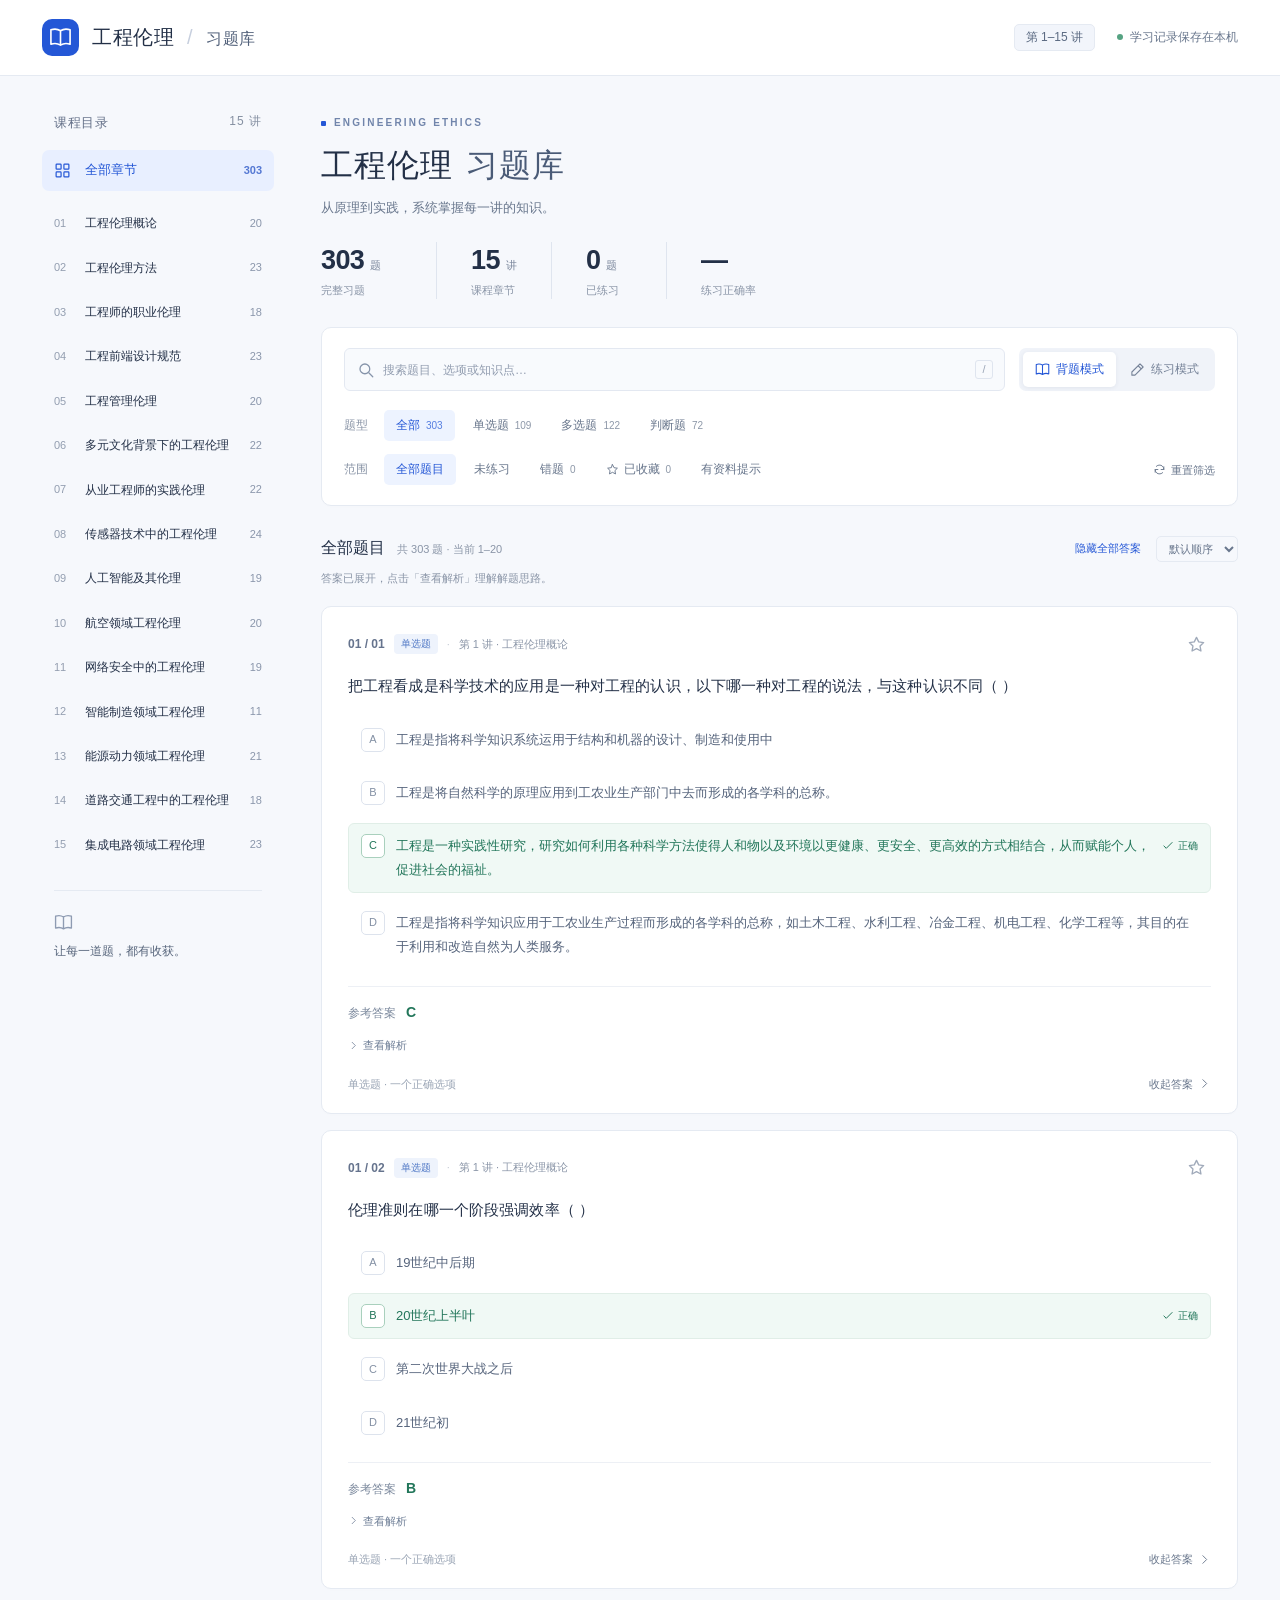
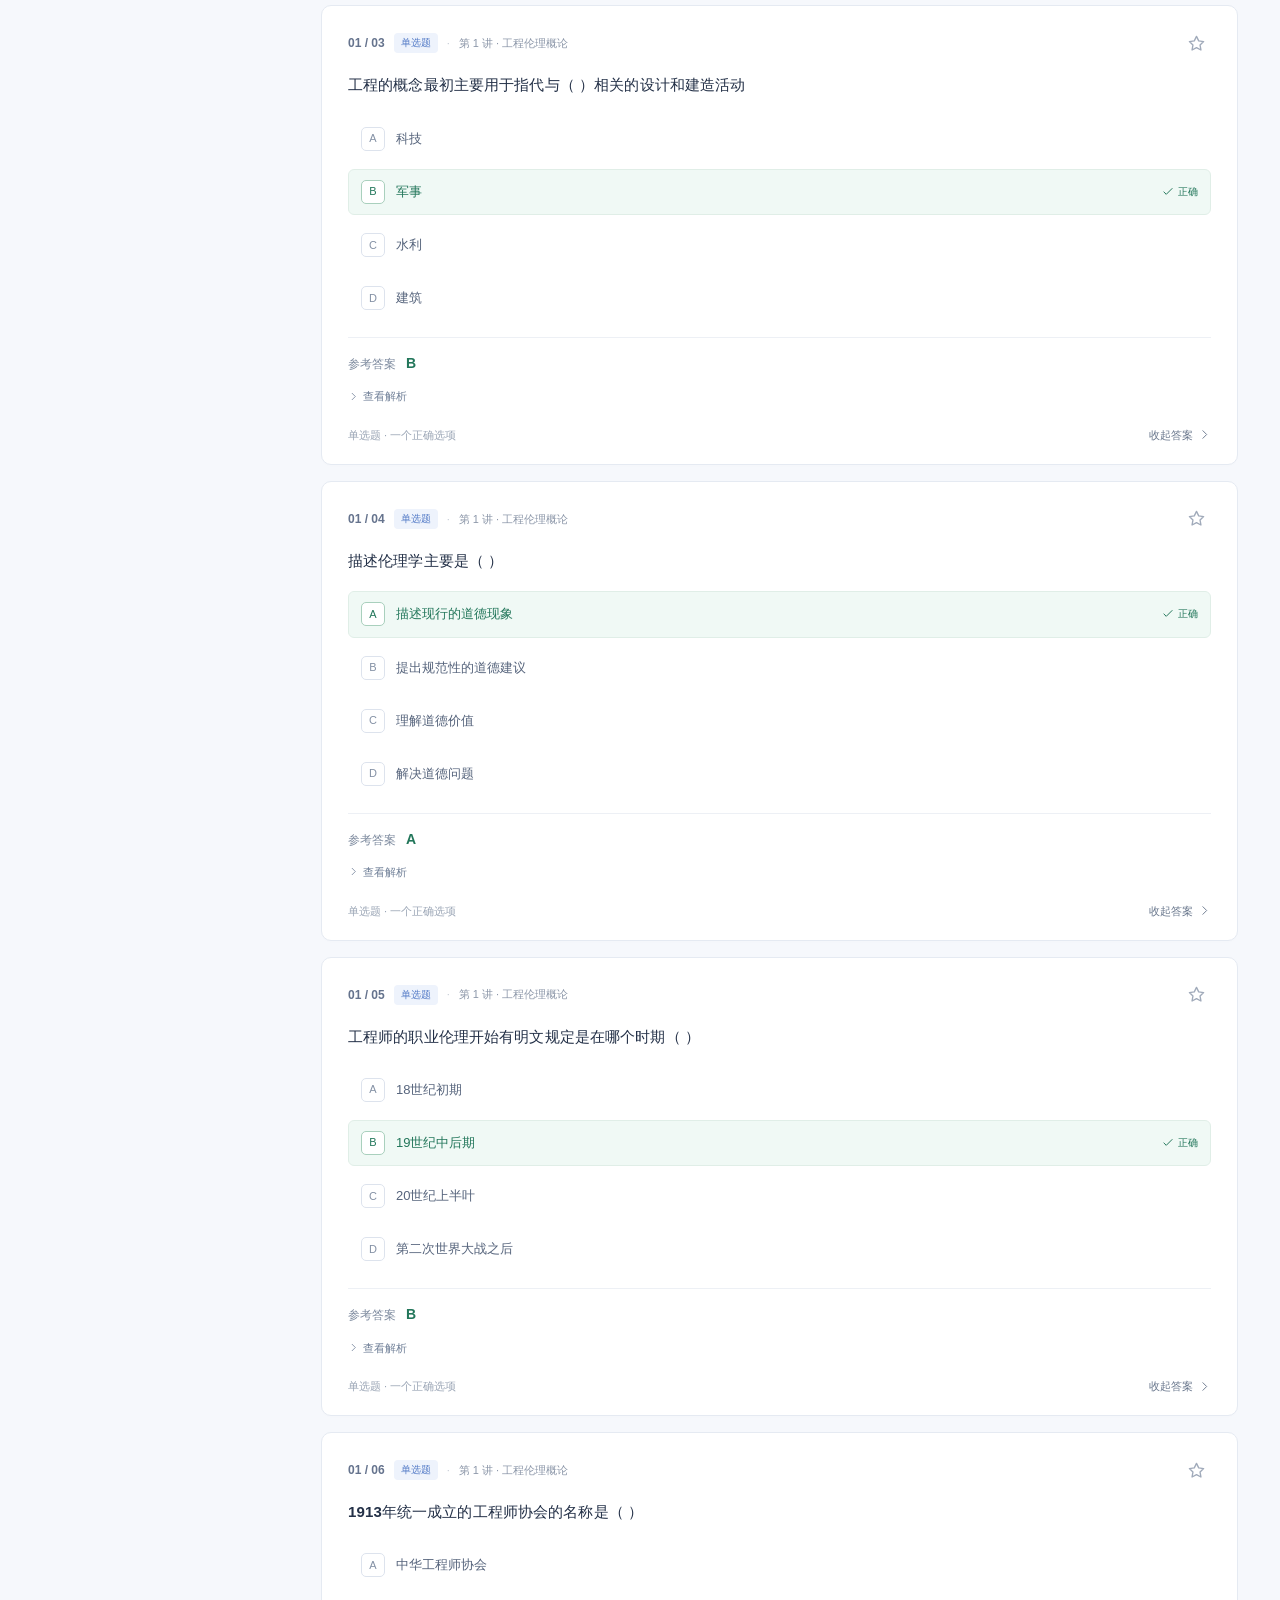
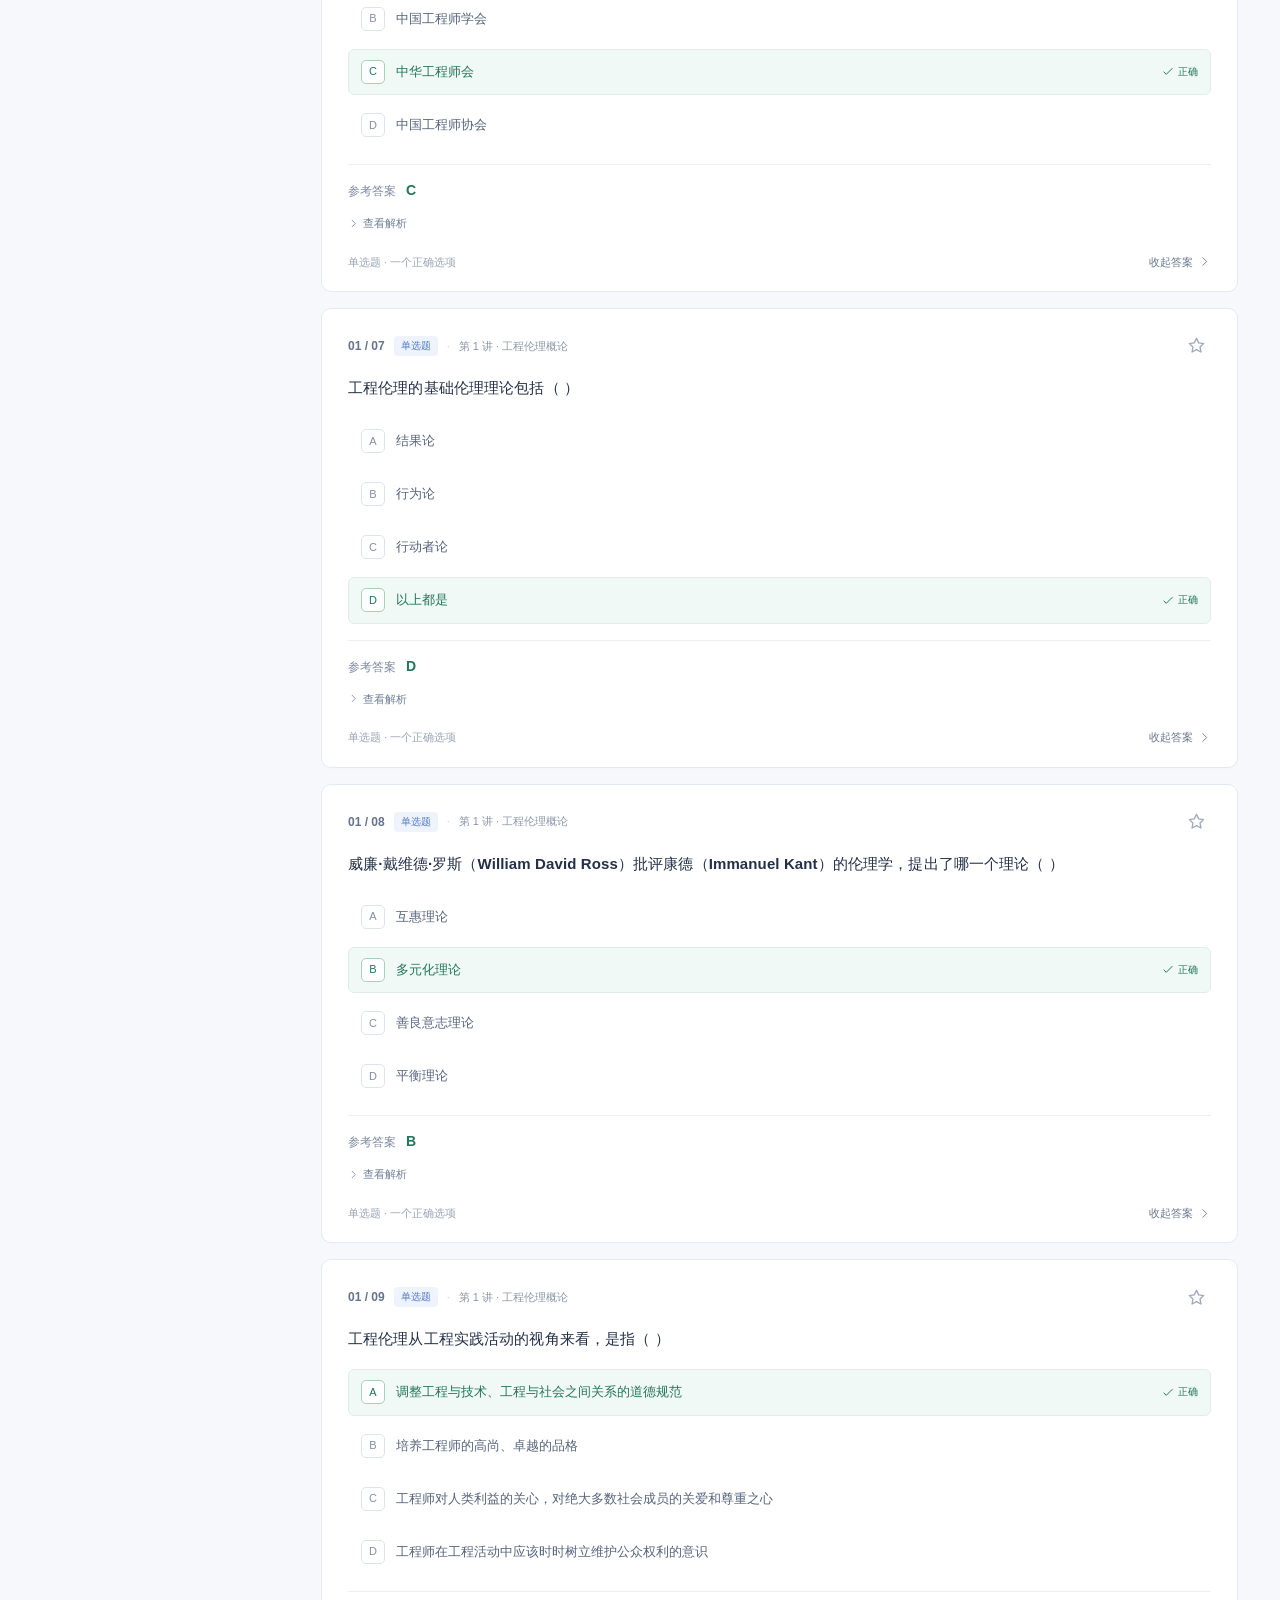
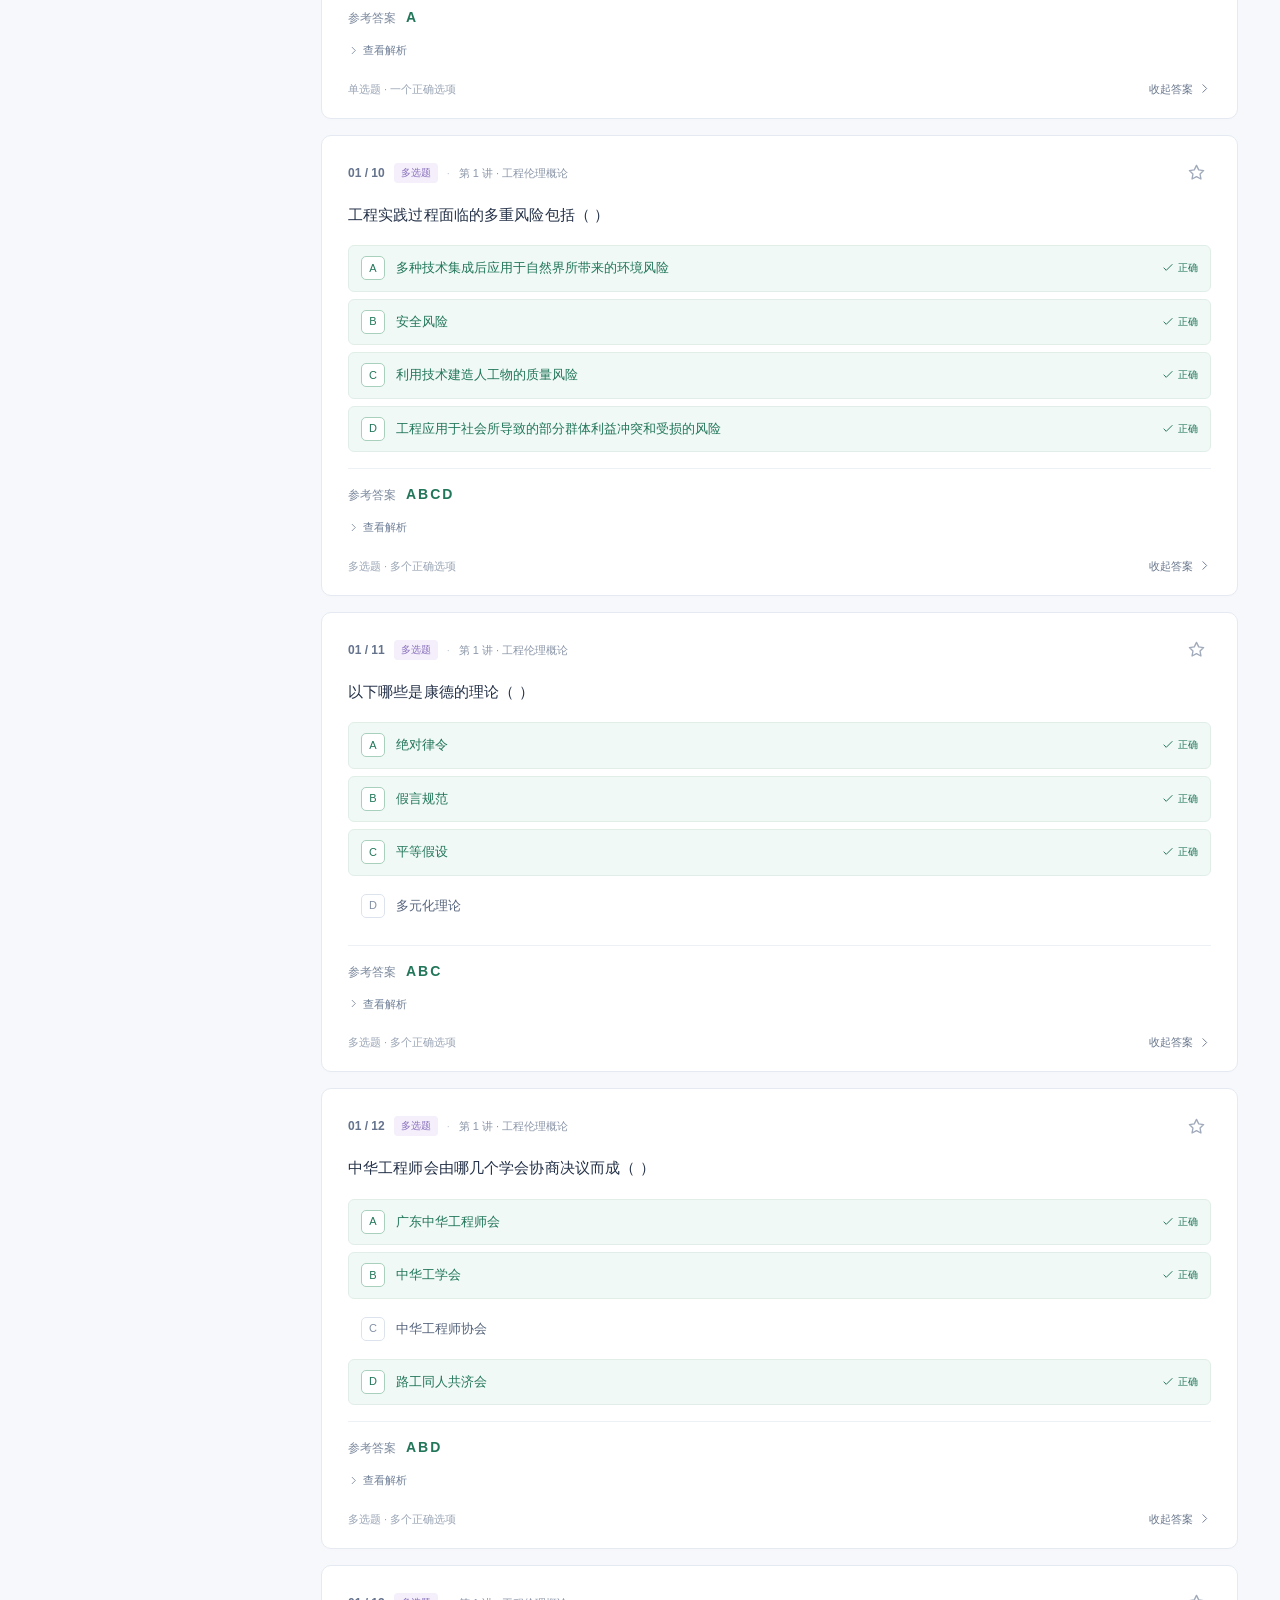
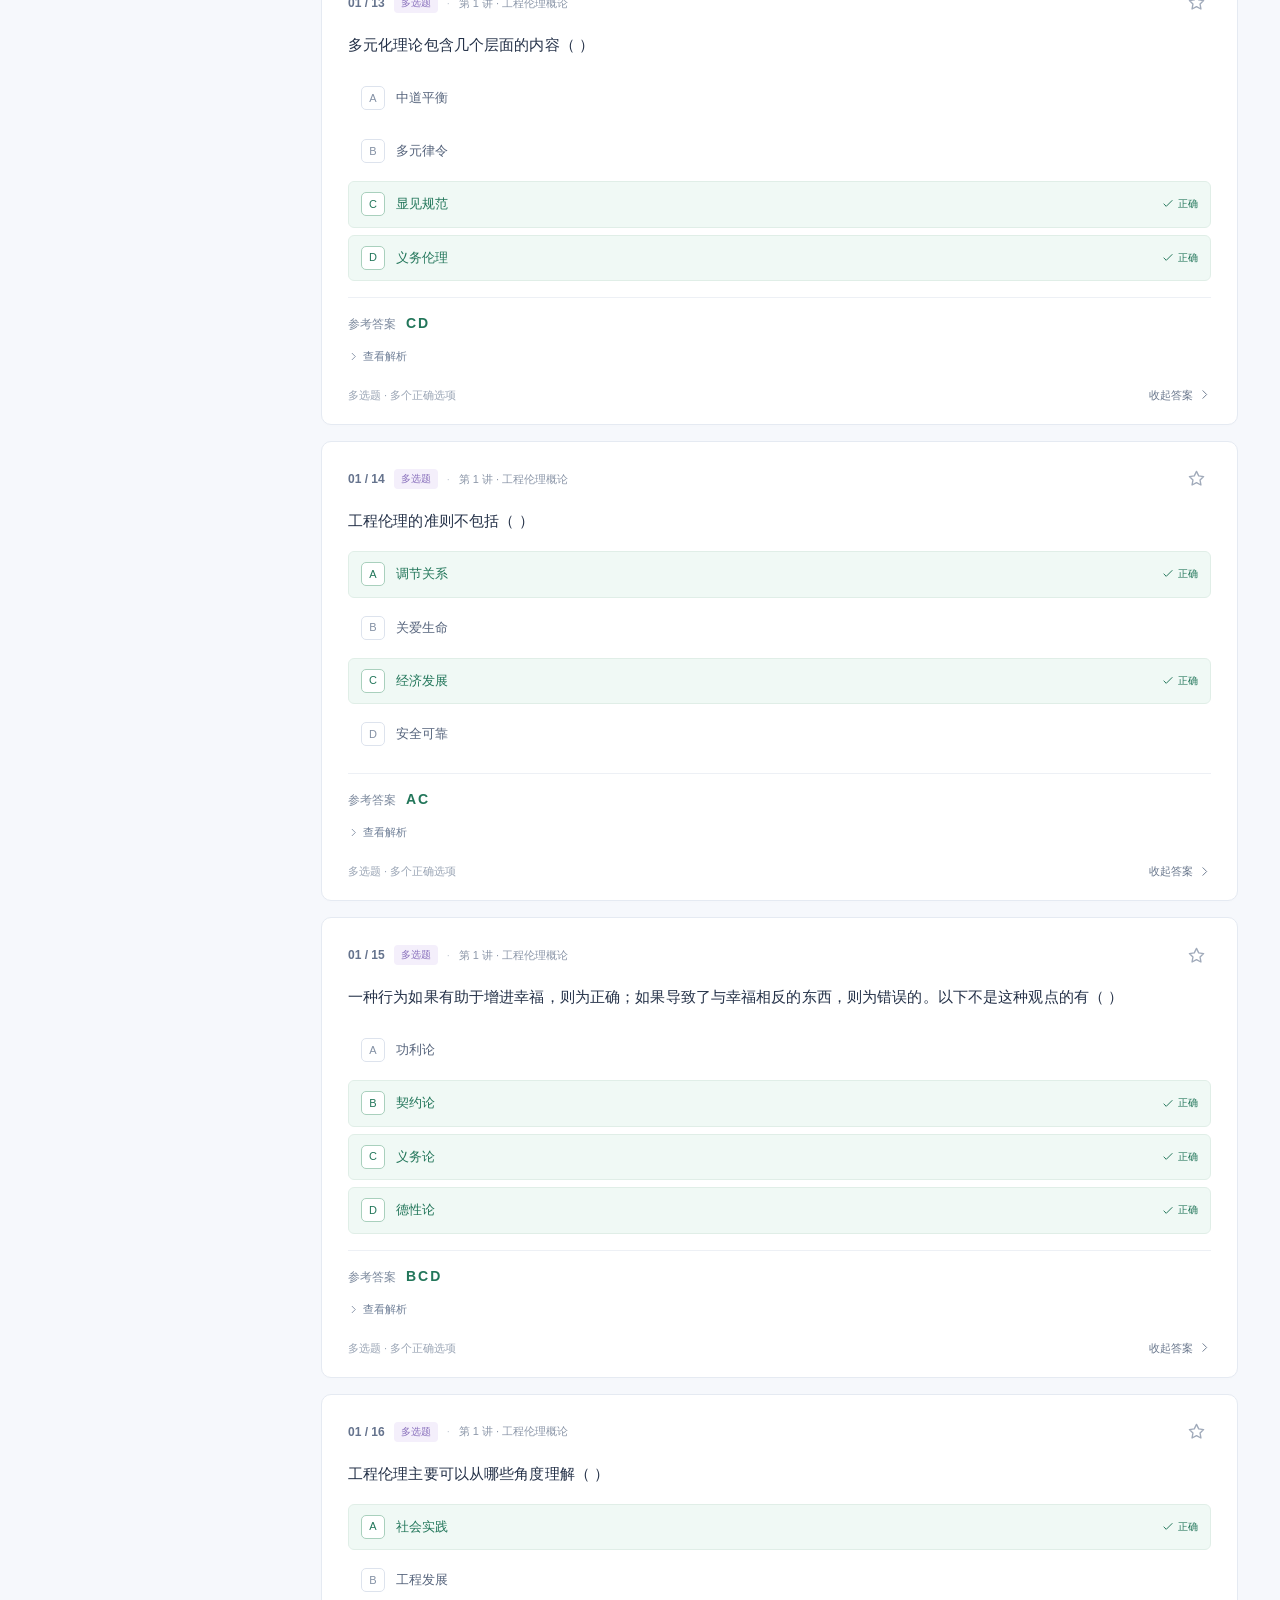
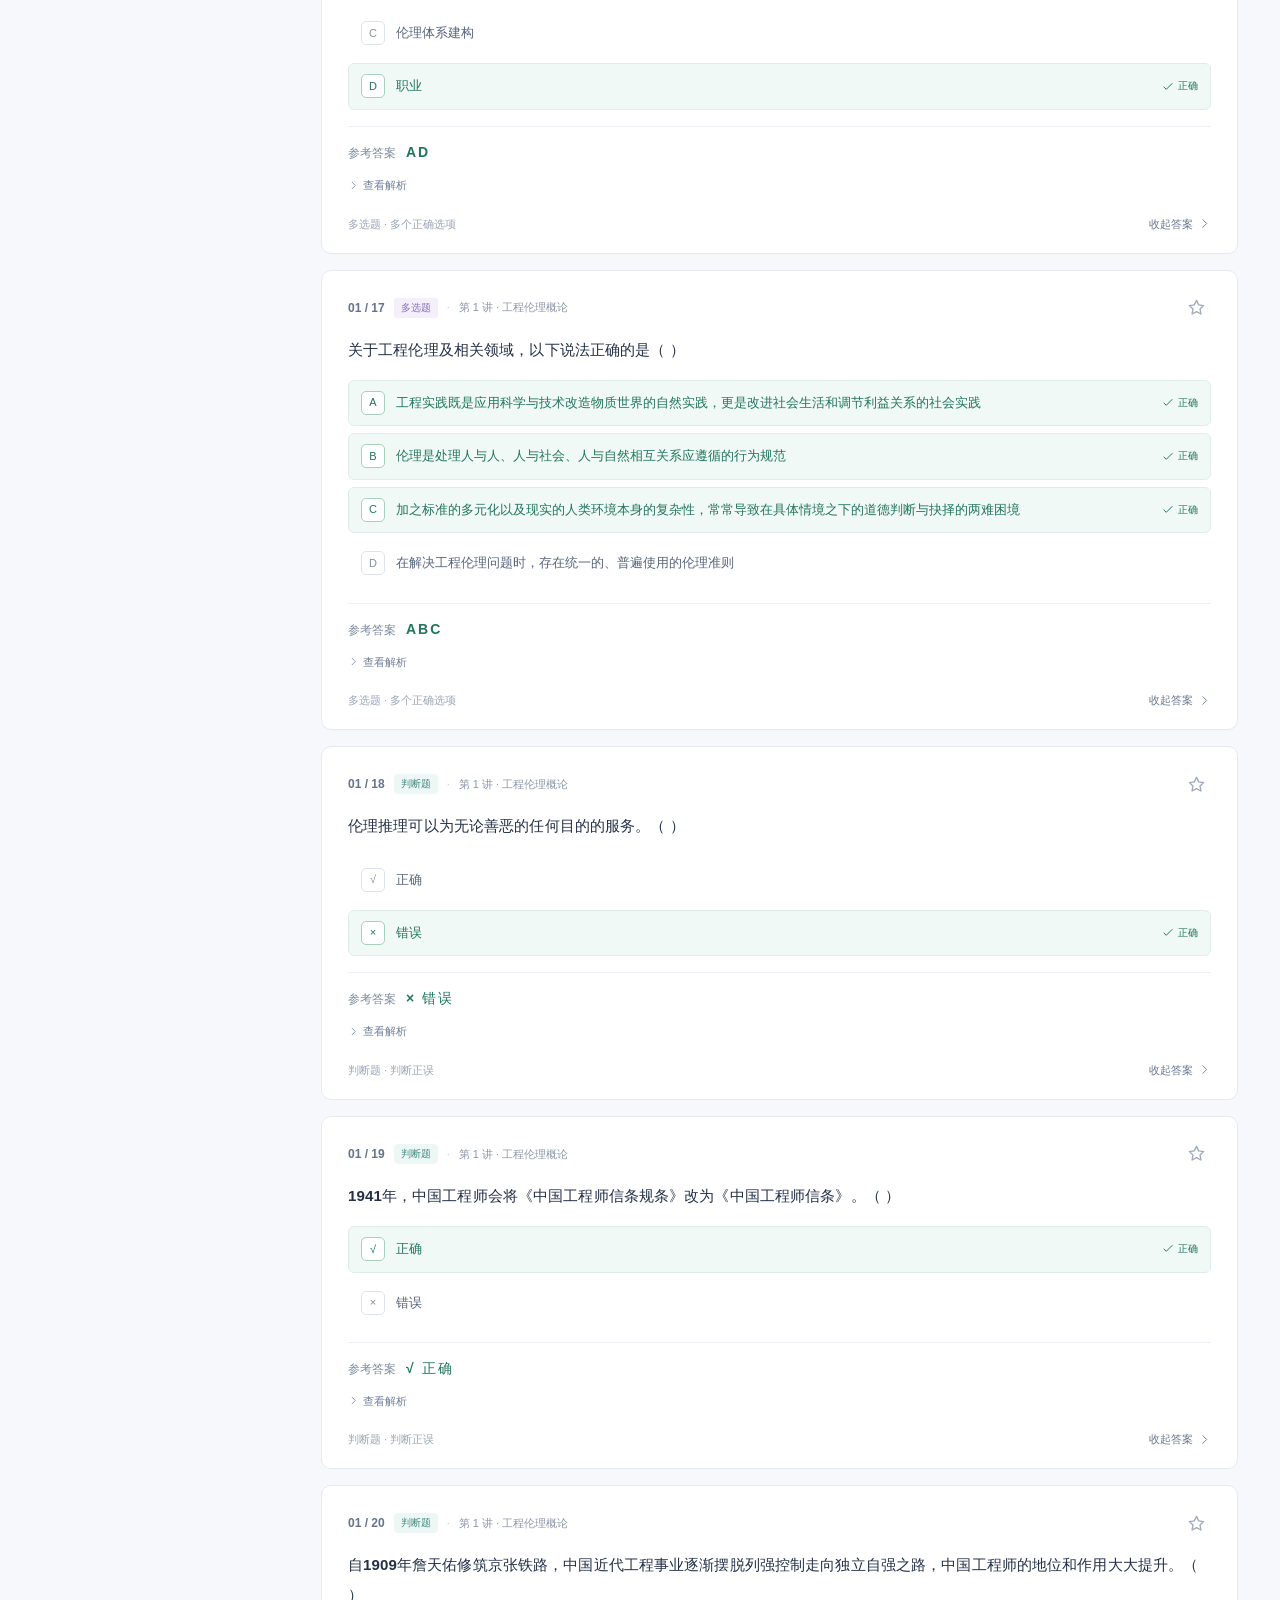
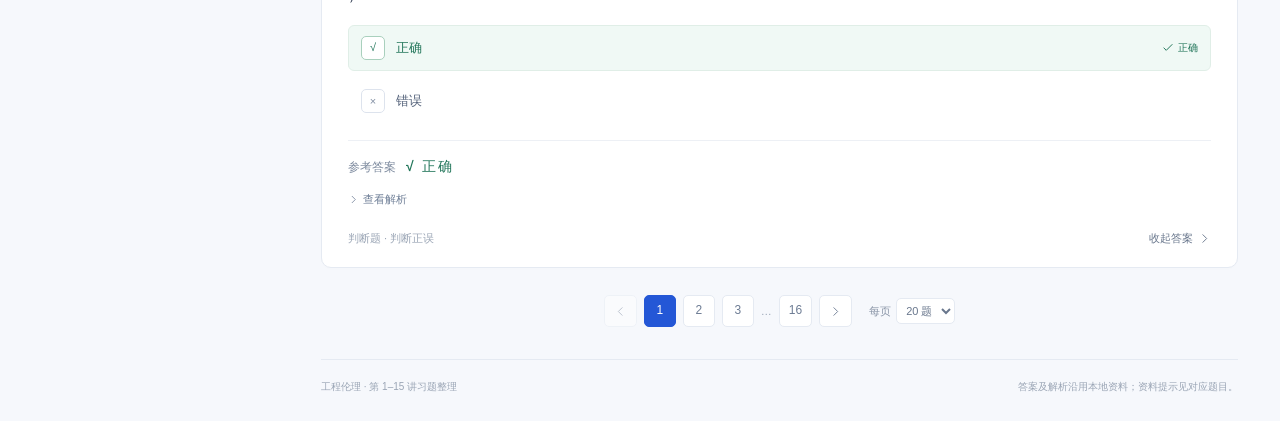
==== commit 63626ff6: "Fix Unicode encoding in published content" ====
--- a/index.html
+++ b/index.html
@@ -4,8 +4,8 @@
   <meta charset="utf-8">
   <meta name="viewport" content="width=device-width, initial-scale=1">
   <meta name="theme-color" content="#2457d6">
-  <meta name="description" content="u5de5u7a0bu4f26u7406u7b2c 1u201315 u8bb2u4e60u9898u5e93uff1a303 u9053u9898uff0cu5b8cu6574u9898u5e72u3001u9009u9879u3001u7b54u6848u4e0eu89e3u6790uff0cu652fu6301u7ae0u8282u7b5bu9009u3001u641cu7d22u548cu7ec3u4e60u3002">
-  <title>u5de5u7a0bu4f26u7406 u00b7 u4e60u9898u5e93</title>
+  <meta name="description" content="工程伦理第 1–15 讲习题库：303 道题，完整题干、选项、答案与解析，支持章节筛选、搜索和练习。">
+  <title>工程伦理 · 习题库</title>
   <link rel="icon" href="data:image/svg+xml,%3Csvg xmlns='http://www.w3.org/2000/svg' viewBox='0 0 64 64'%3E%3Crect width='64' height='64' rx='16' fill='%232457d6'/%3E%3Cpath d='M15 16h14l3 4 3-4h14v33H35l-3 3-3-3H15z' fill='none' stroke='white' stroke-width='3'/%3E%3Cpath d='M32 21v27' stroke='white' stroke-width='3'/%3E%3C/svg%3E">
   <style>:root{color-scheme:light;--blue:#2457d6;--blue-dark:#1943ad;--blue-light:#edf3ff;--ink:#233047;--muted:#69778d;--line:#e5eaf2;--green:#22765a;--green-bg:#f0f9f5;--red:#b94040;--surface:#fff;--bg:#f6f8fc;font-family:-apple-system,BlinkMacSystemFont,"Segoe UI","PingFang SC","Hiragino Sans GB","Microsoft YaHei",sans-serif;font-synthesis:none}
 *{box-sizing:border-box}body{margin:0;background:var(--bg);color:var(--ink);font-size:14px;line-height:1.65}button,input,select{font:inherit}button,select{cursor:pointer}button{color:inherit}a{color:inherit;text-decoration:none}button{border:0;background:none}button:disabled{cursor:default;opacity:.45}button,input,select,a,summary{-webkit-tap-highlight-color:transparent}button:focus-visible,input:focus-visible,select:focus-visible,a:focus-visible,summary:focus-visible{outline:3px solid #87aafa;outline-offset:3px}button:not(:disabled),a,select{transition:background .15s,color .15s,border-color .15s}button:hover:not(:disabled){color:var(--blue)}[hidden]{display:none!important}.icon{width:19px;height:19px;fill:none;stroke:currentColor;stroke-width:1.7;stroke-linecap:round;stroke-linejoin:round;flex-shrink:0;vertical-align:middle}.svg-defs{position:absolute;width:0;height:0;overflow:hidden}.sr-only{position:absolute;width:1px;height:1px;margin:-1px;clip:rect(0,0,0,0);overflow:hidden;white-space:nowrap}.skip-link{position:fixed;top:-60px;left:16px;background:#fff;padding:12px;z-index:10}.skip-link:focus{top:10px}
@@ -18,7 +18,7 @@
 @media(max-width:1150px){.header-inner{padding:0 26px}.layout{padding:28px 26px 0;gap:27px;grid-template-columns:215px minmax(0,1fr)}.chapter-button{padding:10px 9px;font-size:11px;gap:7px}.filter-panel{padding:18px}.search-row{flex-wrap:wrap}.search-field{flex-basis:250px}.filter-row{gap:10px}.chips{gap:2px}.chips button{padding:5px 8px}.reset-filters{margin-left:0}.question-card{padding:20px}.overview>div{padding:0 25px;min-width:100px}.header-right{gap:14px}.result-actions{gap:10px}}
 @media(max-width:850px){.sidebar{display:none}.layout{display:block;max-width:790px}.header-inner{max-width:790px}.mobile-chapter{display:flex;gap:15px;align-items:center;border-bottom:1px solid #f0f2f7;padding-bottom:15px;margin-bottom:15px;font-size:12px;color:#8a95a7}.mobile-chapter select{flex:1;min-width:0;padding:8px;background:#fafbfe}.search-row{flex-wrap:nowrap}.search-field{flex-basis:auto}.save-status{display:none}.question-card{padding:20px 24px}.overview>div{padding:0 32px}.filter-row{gap:16px}.reset-filters{margin-left:auto}}
 @media(max-width:560px){.site-header{height:64px}.header-inner{padding:0 20px;gap:10px}.brand{font-size:17px;gap:10px}.brand-icon{height:32px;width:32px;border-radius:8px}.brand-divider{margin:0 9px}.brand-subtitle{font-size:13px}.course-badge{font-size:10px;padding:3px 7px}.layout{padding:25px 16px 0}.intro{padding:0 5px 23px}.eyebrow{font-size:9px}h1{font-size:28px;margin-top:10px}.intro-description{font-size:12px}.overview{margin-top:21px;justify-content:space-between}.overview>div{padding:0 16px;min-width:0;flex:1}.overview>div:last-child{padding-right:0}.overview strong{font-size:24px}.overview strong>span{margin-left:4px;font-size:10px}.stat-label{font-size:10px}.filter-panel{padding:16px;border-radius:9px}.search-row{flex-wrap:wrap;gap:12px;margin-bottom:15px}.search-field{flex-basis:100%;width:100%}.search-field input{font-size:13px;height:44px}.search-field kbd{display:none}.mode-control{width:100%;padding:4px}.mode-control button{flex:1;justify-content:center;padding:7px 10px}.filter-row{gap:8px;align-items:flex-start}.filter-label{padding-top:5px;font-size:11px;min-width:25px}.chips{flex:1;gap:5px}.chips button{font-size:11px;padding:5px 8px}.filter-row+.filter-row{margin-top:11px}.reset-filters{margin-left:33px;margin-top:0;font-size:10px}.results-toolbar{margin-top:24px;align-items:flex-start;flex-wrap:wrap;gap:10px}.results-toolbar>div:first-child{gap:8px}h2{font-size:15px}.result-summary{font-size:10px}.result-actions{margin-left:auto;gap:12px}.mode-help{font-size:10px;margin-top:6px;margin-bottom:14px}.question-card{padding:16px 15px 12px;border-radius:8px}.question-meta{gap:6px;font-size:10px}.question-index{font-size:11px}.question-chapter{max-width:160px}.question-card h3{font-size:14px;line-height:1.9;margin:10px 0 13px}.option{font-size:12px;padding:9px 8px;gap:9px;line-height:1.9}.option-key{min-width:22px;height:22px;font-size:10px}.option-status{font-size:0;gap:0}.option-status .icon{width:13px;height:13px}.answer-panel{margin-top:14px;padding-top:12px}.explanation-body{font-size:11px}.source-note{font-size:10px}.pagination{gap:5px}.pagination button{min-width:30px;height:32px;padding:0 8px}.page-size-label{width:100%;text-align:center;margin:7px 0 0}.page-footer{display:block;line-height:2}.page-footer span{display:block}.back-to-top{right:14px;bottom:15px;width:35px;height:35px}.question-footer{align-items:flex-start}.practice-actions{gap:8px}.grading-result,.answer-hint{font-size:10px}}
-/* u5c0fu5c4fu5c06u91cdu7f6eu64cdu4f5cu653eu5230u72ecu7acbu4e00u884cuff0cu907fu514du6324u7a84u7b5bu9009u9879uff1bu7edfu8ba1u503cu4e0eu5355u4f4du4fddu6301u540cu884cu3002 */
+/* 小屏将重置操作放到独立一行，避免挤窄筛选项；统计值与单位保持同行。 */
 .overview strong{white-space:nowrap}
 #question-list{grid-template-columns:minmax(0,1fr)}.question-card{min-width:0}.question-index{white-space:nowrap;flex-shrink:0}
 #toast{width:max-content}
@@ -29,7 +29,7 @@
 </style>
 </head>
 <body>
-  <a class="skip-link" href="#main">u8df3u8f6cu5230u9898u76ee</a>
+  <a class="skip-link" href="#main">跳转到题目</a>
   <svg class="svg-defs" xmlns="http://www.w3.org/2000/svg" aria-hidden="true">
     <symbol id="i-book" viewBox="0 0 24 24"><path d="M12 5C9 3 5 3 2 4v15c3-1 7-1 10 1 3-2 7-2 10-1V4c-3-1-7-1-10 1Zm0 0v15"/></symbol>
     <symbol id="i-search" viewBox="0 0 24 24"><circle cx="10.5" cy="10.5" r="6.5"/><path d="m16 16 5 5"/></symbol>
@@ -45,56 +45,56 @@
   </svg>
   <header class="site-header">
     <div class="header-inner">
-      <a class="brand" href="#" aria-label="u5de5u7a0bu4f26u7406u4e60u9898u5e93u9996u9875"><span class="brand-icon"><svg class="icon"><use href="#i-book"/></svg></span><span>u5de5u7a0bu4f26u7406<span class="brand-divider">/</span><span class="brand-subtitle">u4e60u9898u5e93</span></span></a>
-      <div class="header-right"><span class="course-badge">u7b2c 1u201315 u8bb2</span><span class="save-status"><span class="status-dot"></span><span id="save-label">u5b66u4e60u8bb0u5f55u4fddu5b58u5728u672cu673a</span></span></div>
+      <a class="brand" href="#" aria-label="工程伦理习题库首页"><span class="brand-icon"><svg class="icon"><use href="#i-book"/></svg></span><span>工程伦理<span class="brand-divider">/</span><span class="brand-subtitle">习题库</span></span></a>
+      <div class="header-right"><span class="course-badge">第 1–15 讲</span><span class="save-status"><span class="status-dot"></span><span id="save-label">学习记录保存在本机</span></span></div>
     </div>
   </header>
   <div class="layout">
-    <aside class="sidebar" aria-label="u7ae0u8282u5bfcu822a">
-      <div class="sidebar-heading"><span>u8bfeu7a0bu76eeu5f55</span><span>15 u8bb2</span></div>
-      <nav id="chapter-nav" aria-label="u6309u7ae0u8282u7b5bu9009"></nav>
-      <div class="sidebar-tip"><svg class="icon"><use href="#i-book"/></svg><strong>u8ba9u6bcfu4e00u9053u9898uff0cu90fdu6709u6536u83b7u3002</strong><p>u5148u7406u89e3uff0cu518du8bb0u5fc6u3002<br>u5207u6362u7ec3u4e60u6a21u5f0fuff0cu68c0u9a8cu5b66u4e60u6210u679cu3002</p></div>
+    <aside class="sidebar" aria-label="章节导航">
+      <div class="sidebar-heading"><span>课程目录</span><span>15 讲</span></div>
+      <nav id="chapter-nav" aria-label="按章节筛选"></nav>
+      <div class="sidebar-tip"><svg class="icon"><use href="#i-book"/></svg><strong>让每一道题，都有收获。</strong><p>先理解，再记忆。<br>切换练习模式，检验学习成果。</p></div>
     </aside>
     <main id="main" tabindex="-1">
       <section class="intro" aria-labelledby="page-title">
         <div class="eyebrow"><span></span>ENGINEERING ETHICS</div>
-        <h1 id="page-title">u5de5u7a0bu4f26u7406<span>u4e60u9898u5e93</span></h1>
-        <p class="intro-description">u4eceu539fu7406u5230u5b9eu8df5uff0cu7cfbu7edfu638cu63e1u6bcfu4e00u8bb2u7684u77e5u8bc6u3002</p>
-        <div class="overview" aria-label="u9898u5e93u53cau7ec3u4e60u7edfu8ba1">
-          <div><strong>303<span>u9898</span></strong><span class="stat-label">u5b8cu6574u4e60u9898</span></div>
-          <div><strong>15<span>u8bb2</span></strong><span class="stat-label">u8bfeu7a0bu7ae0u8282</span></div>
-          <div><strong id="completed-count">0<span>u9898</span></strong><span class="stat-label">u5df2u7ec3u4e60</span></div>
-          <div><strong id="accuracy">u2014</strong><span class="stat-label">u7ec3u4e60u6b63u786eu7387</span></div>
+        <h1 id="page-title">工程伦理<span>习题库</span></h1>
+        <p class="intro-description">从原理到实践，系统掌握每一讲的知识。</p>
+        <div class="overview" aria-label="题库及练习统计">
+          <div><strong>303<span>题</span></strong><span class="stat-label">完整习题</span></div>
+          <div><strong>15<span>讲</span></strong><span class="stat-label">课程章节</span></div>
+          <div><strong id="completed-count">0<span>题</span></strong><span class="stat-label">已练习</span></div>
+          <div><strong id="accuracy">—</strong><span class="stat-label">练习正确率</span></div>
         </div>
       </section>
-      <section class="filter-panel" aria-label="u7b5bu9009u9898u76ee">
+      <section class="filter-panel" aria-label="筛选题目">
         <div class="search-row">
-          <div class="search-field"><svg class="icon"><use href="#i-search"/></svg><input id="search" type="search" placeholder="u641cu7d22u9898u76eeu3001u9009u9879u6216u77e5u8bc6u70b9u2026" aria-label="u641cu7d22u9898u76eeu3001u9009u9879u6216u77e5u8bc6u70b9" autocomplete="off"><kbd aria-hidden="true">/</kbd></div>
-          <div class="mode-control" aria-label="u5b66u4e60u6a21u5f0f"><button type="button" data-mode="study" aria-pressed="true"><svg class="icon"><use href="#i-book"/></svg>u80ccu9898u6a21u5f0f</button><button type="button" data-mode="practice" aria-pressed="false"><svg class="icon"><use href="#i-pencil"/></svg>u7ec3u4e60u6a21u5f0f</button></div>
+          <div class="search-field"><svg class="icon"><use href="#i-search"/></svg><input id="search" type="search" placeholder="搜索题目、选项或知识点…" aria-label="搜索题目、选项或知识点" autocomplete="off"><kbd aria-hidden="true">/</kbd></div>
+          <div class="mode-control" aria-label="学习模式"><button type="button" data-mode="study" aria-pressed="true"><svg class="icon"><use href="#i-book"/></svg>背题模式</button><button type="button" data-mode="practice" aria-pressed="false"><svg class="icon"><use href="#i-pencil"/></svg>练习模式</button></div>
         </div>
-        <div class="mobile-chapter"><label for="chapter-select">u8bfeu7a0bu7ae0u8282</label><select id="chapter-select"></select></div>
-        <div class="filter-row"><span class="filter-label">u9898u578b</span><div id="type-filters" class="chips" aria-label="u9898u578bu7b5bu9009"></div></div>
-        <div class="filter-row"><span class="filter-label">u8303u56f4</span><div class="chips" id="scope-filters" aria-label="u7ec3u4e60u8303u56f4"><button type="button" data-scope="all" aria-pressed="true">u5168u90e8u9898u76ee</button><button type="button" data-scope="unanswered" aria-pressed="false">u672au7ec3u4e60</button><button type="button" data-scope="wrong" aria-pressed="false">u9519u9898 <span id="wrong-count">0</span></button><button type="button" data-scope="bookmarked" aria-pressed="false"><svg class="icon"><use href="#i-star"/></svg>u5df2u6536u85cf <span id="bookmark-count">0</span></button><button type="button" data-scope="noted" aria-pressed="false">u6709u8d44u6599u63d0u793a</button></div><button type="button" class="text-button reset-filters" id="reset-filters"><svg class="icon"><use href="#i-refresh"/></svg>u91cdu7f6eu7b5bu9009</button></div>
+        <div class="mobile-chapter"><label for="chapter-select">课程章节</label><select id="chapter-select"></select></div>
+        <div class="filter-row"><span class="filter-label">题型</span><div id="type-filters" class="chips" aria-label="题型筛选"></div></div>
+        <div class="filter-row"><span class="filter-label">范围</span><div class="chips" id="scope-filters" aria-label="练习范围"><button type="button" data-scope="all" aria-pressed="true">全部题目</button><button type="button" data-scope="unanswered" aria-pressed="false">未练习</button><button type="button" data-scope="wrong" aria-pressed="false">错题 <span id="wrong-count">0</span></button><button type="button" data-scope="bookmarked" aria-pressed="false"><svg class="icon"><use href="#i-star"/></svg>已收藏 <span id="bookmark-count">0</span></button><button type="button" data-scope="noted" aria-pressed="false">有资料提示</button></div><button type="button" class="text-button reset-filters" id="reset-filters"><svg class="icon"><use href="#i-refresh"/></svg>重置筛选</button></div>
       </section>
       <div class="results-toolbar" id="results-toolbar">
-        <div><h2 id="results-title">u5168u90e8u9898u76ee</h2><span class="result-summary" id="result-summary" role="status" aria-live="polite"></span></div>
-        <div class="result-actions"><button type="button" class="text-button" id="toggle-answers">u9690u85cfu5168u90e8u7b54u6848</button><label class="sr-only" for="sort-order">u9898u76eeu987au5e8f</label><select id="sort-order"><option value="original">u9ed8u8ba4u987au5e8f</option><option value="random">u968fu673au987au5e8f</option></select><button type="button" id="reshuffle" class="icon-button" title="u91cdu65b0u6253u4e71u987au5e8f" aria-label="u91cdu65b0u6253u4e71u987au5e8f" hidden><svg class="icon"><use href="#i-refresh"/></svg></button></div>
+        <div><h2 id="results-title">全部题目</h2><span class="result-summary" id="result-summary" role="status" aria-live="polite"></span></div>
+        <div class="result-actions"><button type="button" class="text-button" id="toggle-answers">隐藏全部答案</button><label class="sr-only" for="sort-order">题目顺序</label><select id="sort-order"><option value="original">默认顺序</option><option value="random">随机顺序</option></select><button type="button" id="reshuffle" class="icon-button" title="重新打乱顺序" aria-label="重新打乱顺序" hidden><svg class="icon"><use href="#i-refresh"/></svg></button></div>
       </div>
-      <p class="mode-help" id="mode-help">u7b54u6848u5df2u5c55u5f00uff0cu70b9u51fbu300cu67e5u770bu89e3u6790u300du7406u89e3u89e3u9898u601du8defu3002</p>
-      <section id="question-list" aria-label="u9898u76eeu5217u8868"></section>
-      <nav id="pagination" class="pagination" aria-label="u9898u76eeu5206u9875"></nav>
-      <footer class="page-footer"><span>u5de5u7a0bu4f26u7406 u00b7 u7b2c 1u201315 u8bb2u4e60u9898u6574u7406</span><span>u7b54u6848u53cau89e3u6790u6cbfu7528u672cu5730u8d44u6599uff1bu8d44u6599u63d0u793au89c1u5bf9u5e94u9898u76eeu3002</span></footer>
+      <p class="mode-help" id="mode-help">答案已展开，点击「查看解析」理解解题思路。</p>
+      <section id="question-list" aria-label="题目列表"></section>
+      <nav id="pagination" class="pagination" aria-label="题目分页"></nav>
+      <footer class="page-footer"><span>工程伦理 · 第 1–15 讲习题整理</span><span>答案及解析沿用本地资料；资料提示见对应题目。</span></footer>
     </main>
   </div>
-  <button type="button" class="back-to-top" id="back-to-top" aria-label="u8fd4u56deu9876u90e8" title="u8fd4u56deu9876u90e8" hidden><svg class="icon"><use href="#i-up"/></svg></button>
+  <button type="button" class="back-to-top" id="back-to-top" aria-label="返回顶部" title="返回顶部" hidden><svg class="icon"><use href="#i-up"/></svg></button>
   <div id="toast" role="status" aria-live="polite" hidden></div>
-  <noscript><p class="noscript">u8bf7u542fu7528u6d4fu89c8u5668 JavaScriptuff0cu4ee5u663eu793au9898u76eeu3001u7b54u6848u548cu7b5bu9009u529fu80fdu3002</p></noscript>
-  <script>window.QUESTION_BANK = {"version":1,"chapters":[{"number":1,"title":"u5de5u7a0bu4f26u7406u6982u8bba","count":20},{"number":2,"title":"u5de5u7a0bu4f26u7406u65b9u6cd5","count":23},{"number":3,"title":"u5de5u7a0bu5e08u7684u804cu4e1au4f26u7406","count":18},{"number":4,"title":"u5de5u7a0bu524du7aefu8bbeu8ba1u89c4u8303","count":23},{"number":5,"title":"u5de5u7a0bu7ba1u7406u4f26u7406","count":20},{"number":6,"title":"u591au5143u6587u5316u80ccu666fu4e0bu7684u5de5u7a0bu4f26u7406","count":22},{"number":7,"title":"u4eceu4e1au5de5u7a0bu5e08u7684u5b9eu8df5u4f26u7406","count":22},{"number":8,"title":"u4f20u611fu5668u6280u672fu4e2du7684u5de5u7a0bu4f26u7406","count":24},{"number":9,"title":"u4ebau5de5u667au80fdu53cau5176u4f26u7406","count":19},{"number":10,"title":"u822au7a7au9886u57dfu5de5u7a0bu4f26u7406","count":20},{"number":11,"title":"u7f51u7edcu5b89u5168u4e2du7684u5de5u7a0bu4f26u7406","count":19},{"number":12,"title":"u667au80fdu5236u9020u9886u57dfu5de5u7a0bu4f26u7406","count":11},{"number":13,"title":"u80fdu6e90u52a8u529bu9886u57dfu5de5u7a0bu4f26u7406","count":21},{"number":14,"title":"u9053u8defu4ea4u901au5de5u7a0bu4e2du7684u5de5u7a0bu4f26u7406","count":18},{"number":15,"title":"u96c6u6210u7535u8defu9886u57dfu5de5u7a0bu4f26u7406","count":23}],"questions":[{"id":"1-1","chapter":1,"number":1,"type":"single","stem":"[base64] uff09","options":[{"key":"A","text":"u5de5u7a0bu662fu6307u5c06u79d1u5b66u77e5u8bc6u7cfbu7edfu8fd0u7528u4e8eu7ed3u6784u548cu673au5668u7684u8bbeu8ba1u3001u5236u9020u548cu4f7fu7528u4e2d"},{"key":"B","text":"u5de5u7a0bu662fu5c06u81eau7136u79d1u5b66u7684u539fu7406u5e94u7528u5230u5de5u519cu4e1au751fu4ea7u90e8u95e8u4e2du53bbu800cu5f62u6210u7684u5404u5b66u79d1u7684u603bu79f0u3002"},{"key":"C","text":"[base64]"},{"key":"D","text":"[base64]"}],"answer":["C"],"explanation":"**C** u2014 u9898u5e72u7684u8ba4u8bc6u662f\"u5de5u7a0buff1du79d1u5b66u6280u672fu7684u5e94u7528\"u3002Au3001Bu3001D u90fdu662fu628au5de5u7a0bu5b9au4e49u4e3au79d1u5b66uff08u77e5u8bc6/u539fu7406uff09u7684u5e94u7528u6216u7531u6b64u5f62u6210u7684u5b66u79d1u603bu79f0uff0cu5c5eu4e8eu540cu4e00u79cdu8ba4u8bc6uff1bu53eau6709 C u628au5de5u7a0bu5b9au4e49u4e3au4e00u79cd\"u5b9eu8df5u6027u7814u7a76\"uff0cu5f3au8c03u4ebau4e0eu7269u3001u73afu5883u7684u7ed3u5408u65b9u5f0fuff0cu662fu53e6u4e00u79cdu8ba4u8bc6u3002","note":""},{"id":"1-2","chapter":1,"number":2,"type":"single","stem":"u4f26u7406u51c6u5219u5728u54eau4e00u4e2au9636u6bb5u5f3au8c03u6548u7387uff08 uff09","options":[{"key":"A","text":"19u4e16u7eaau4e2du540eu671f"},{"key":"B","text":"20u4e16u7eaau4e0au534au53f6"},{"key":"C","text":"u7b2cu4e8cu6b21u4e16u754cu5927u6218u4e4bu540e"},{"key":"D","text":"21u4e16u7eaau521d"}],"answer":["B"],"explanation":"**Buff0820u4e16u7eaau4e0au534au53f6uff09** u2014 [base64]","note":""},{"id":"1-3","chapter":1,"number":3,"type":"single","stem":"u5de5u7a0bu7684u6982u5ff5u6700u521du4e3bu8981u7528u4e8eu6307u4ee3u4e0euff08 uff09u76f8u5173u7684u8bbeu8ba1u548cu5efau9020u6d3bu52a8","options":[{"key":"A","text":"u79d1u6280"},{"key":"B","text":"u519bu4e8b"},{"key":"C","text":"u6c34u5229"},{"key":"D","text":"u5efau7b51"}],"answer":["B"],"explanation":"**Buff08u519bu4e8buff09** u2014 \"u5de5u7a0b\"[base64]","note":""},{"id":"1-4","chapter":1,"number":4,"type":"single","stem":"u63cfu8ff0u4f26u7406u5b66u4e3bu8981u662fuff08 uff09","options":[{"key":"A","text":"u63cfu8ff0u73b0u884cu7684u9053u5fb7u73b0u8c61"},{"key":"B","text":"u63d0u51fau89c4u8303u6027u7684u9053u5fb7u5efau8bae"},{"key":"C","text":"u7406u89e3u9053u5fb7u4ef7u503c"},{"key":"D","text":"u89e3u51b3u9053u5fb7u95eeu9898"}],"answer":["A"],"explanation":"**Auff08u63cfu8ff0u73b0u884cu7684u9053u5fb7u73b0u8c61uff09** u2014 [base64]","note":""},{"id":"1-5","chapter":1,"number":5,"type":"single","stem":"u5de5u7a0bu5e08u7684u804cu4e1au4f26u7406u5f00u59cbu6709u660eu6587u89c4u5b9au662fu5728u54eau4e2au65f6u671fuff08 uff09","options":[{"key":"A","text":"18u4e16u7eaau521du671f"},{"key":"B","text":"19u4e16u7eaau4e2du540eu671f"},{"key":"C","text":"20u4e16u7eaau4e0au534au53f6"},{"key":"D","text":"u7b2cu4e8cu6b21u4e16u754cu5927u6218u4e4bu540e"}],"answer":["B"],"explanation":"**Buff0819u4e16u7eaau4e2du540eu671fuff09** u2014 [base64]","note":""},{"id":"1-6","chapter":1,"number":6,"type":"single","stem":"1913u5e74u7edfu4e00u6210u7acbu7684u5de5u7a0bu5e08u534fu4f1au7684u540du79f0u662fuff08 uff09","options":[{"key":"A","text":"u4e2du534eu5de5u7a0bu5e08u534fu4f1a"},{"key":"B","text":"u4e2du56fdu5de5u7a0bu5e08u5b66u4f1a"},{"key":"C","text":"u4e2du534eu5de5u7a0bu5e08u4f1a"},{"key":"D","text":"u4e2du56fdu5de5u7a0bu5e08u534fu4f1a"}],"answer":["C"],"explanation":"**Cuff08u4e2du534eu5de5u7a0bu5e08u4f1auff09** u2014 1913u5e74u7531u4e09u4e2au5b66u4f1au5408u5e76u7edfu4e00u6210u7acbu7684u534fu4f1au540du4e3a\"u4e2du534eu5de5u7a0bu5e08u4f1a\"u3002","note":""},{"id":"1-7","chapter":1,"number":7,"type":"single","stem":"u5de5u7a0bu4f26u7406u7684u57fau7840u4f26u7406u7406u8bbau5305u62ecuff08 uff09","options":[{"key":"A","text":"u7ed3u679cu8bba"},{"key":"B","text":"u884cu4e3au8bba"},{"key":"C","text":"u884cu52a8u8005u8bba"},{"key":"D","text":"u4ee5u4e0au90fdu662f"}],"answer":["D"],"explanation":"**Duff08u4ee5u4e0au90fdu662fuff09** u2014 [base64]","note":""},{"id":"1-8","chapter":1,"number":8,"type":"single","stem":"u5a01u5ec9u00b7u6234u7ef4u5fb7u00b7u7f57u65afuff08William David Rossuff09u6279u8bc4u5eb7u5fb7uff08Immanuel Kantuff09u7684u4f26u7406u5b66uff0cu63d0u51fau4e86u54eau4e00u4e2au7406u8bbauff08 uff09","options":[{"key":"A","text":"u4e92u60e0u7406u8bba"},{"key":"B","text":"u591au5143u5316u7406u8bba"},{"key":"C","text":"u5584u826fu610fu5fd7u7406u8bba"},{"key":"D","text":"u5e73u8861u7406u8bba"}],"answer":["B"],"explanation":"**Buff08u591au5143u5316u7406u8bbauff09** u2014 u7f57u65afuff08W. D. Rossuff09u6279u8bc4u5eb7u5fb7u7684u4e00u5143u4e49u52a1u8bbauff0cu63d0u51fau663eu89c1u4e49u52a1u591au5143u7684\"u591au5143u5316u7406u8bba\"u3002","note":""},{"id":"1-9","chapter":1,"number":9,"type":"single","stem":"u5de5u7a0bu4f26u7406u4eceu5de5u7a0bu5b9eu8df5u6d3bu52a8u7684u89c6u89d2u6765u770buff0cu662fu6307uff08 uff09","options":[{"key":"A","text":"u8c03u6574u5de5u7a0bu4e0eu6280u672fu3001u5de5u7a0bu4e0eu793eu4f1au4e4bu95f4u5173u7cfbu7684u9053u5fb7u89c4u8303"},{"key":"B","text":"u57f9u517bu5de5u7a0bu5e08u7684u9ad8u5c1au3001u5353u8d8au7684u54c1u683c"},{"key":"C","text":"u5de5u7a0bu5e08u5bf9u4ebau7c7bu5229u76cau7684u5173u5fc3uff0cu5bf9u7eddu5927u591au6570u793eu4f1au6210u5458u7684u5173u7231u548cu5c0au91cdu4e4bu5fc3"},{"key":"D","text":"u5de5u7a0bu5e08u5728u5de5u7a0bu6d3bu52a8u4e2du5e94u8be5u65f6u65f6u6811u7acbu7ef4u62a4u516cu4f17u6743u5229u7684u610fu8bc6"}],"answer":["A"],"explanation":"**A** u2014 [base64] u662fu804cu4e1au2014u54c1u683cu89c6u89d2uff0cCu3001D u662fu804cu4e1au8d23u4efbu5c42u9762u7684u8868u8ff0u3002uff09","note":""},{"id":"1-10","chapter":1,"number":10,"type":"multiple","stem":"u5de5u7a0bu5b9eu8df5u8fc7u7a0bu9762u4e34u7684u591au91cdu98ceu9669u5305u62ecuff08 uff09","options":[{"key":"A","text":"u591au79cdu6280u672fu96c6u6210u540eu5e94u7528u4e8eu81eau7136u754cu6240u5e26u6765u7684u73afu5883u98ceu9669"},{"key":"B","text":"u5b89u5168u98ceu9669"},{"key":"C","text":"u5229u7528u6280u672fu5efau9020u4ebau5de5u7269u7684u8d28u91cfu98ceu9669"},{"key":"D","text":"u5de5u7a0bu5e94u7528u4e8eu793eu4f1au6240u5bfcu81f4u7684u90e8u5206u7fa4u4f53u5229u76cau51b2u7a81u548cu53d7u635fu7684u98ceu9669"}],"answer":["A","B","C","D"],"explanation":"**ABCD** u2014 [base64]","note":""},{"id":"1-11","chapter":1,"number":11,"type":"multiple","stem":"u4ee5u4e0bu54eau4e9bu662fu5eb7u5fb7u7684u7406u8bbauff08 uff09","options":[{"key":"A","text":"u7eddu5bf9u5f8bu4ee4"},{"key":"B","text":"u5047u8a00u89c4u8303"},{"key":"C","text":"u5e73u7b49u5047u8bbe"},{"key":"D","text":"u591au5143u5316u7406u8bba"}],"answer":["A","B","C"],"explanation":"**ABC** u2014 u5eb7u5fb7u7684u7406u8bbau5305u62ecu7eddu5bf9u5f8bu4ee4u3001u5047u8a00u89c4u8303u3001u5e73u7b49u5047u8bbeuff1b\"u591au5143u5316u7406u8bba\"u662fu7f57u65afu7684uff0cu4e0du662fu5eb7u5fb7u7684u3002","note":""},{"id":"1-12","chapter":1,"number":12,"type":"multiple","stem":"u4e2du534eu5de5u7a0bu5e08u4f1au7531u54eau51e0u4e2au5b66u4f1au534fu5546u51b3u8baeu800cu6210uff08 uff09","options":[{"key":"A","text":"u5e7fu4e1cu4e2du534eu5de5u7a0bu5e08u4f1a"},{"key":"B","text":"u4e2du534eu5de5u5b66u4f1a"},{"key":"C","text":"u4e2du534eu5de5u7a0bu5e08u534fu4f1a"},{"key":"D","text":"u8defu5de5u540cu4ebau5171u6d4eu4f1a"}],"answer":["A","B","D"],"explanation":"**ABD** u2014 [base64]\"u4e2du534eu5de5u7a0bu5e08u534fu4f1a\"u662fu5e72u6270u9879uff09u3002","note":""},{"id":"1-13","chapter":1,"number":13,"type":"multiple","stem":"u591au5143u5316u7406u8bbau5305u542bu51e0u4e2au5c42u9762u7684u5185u5bb9uff08 uff09","options":[{"key":"A","text":"u4e2du9053u5e73u8861"},{"key":"B","text":"u591au5143u5f8bu4ee4"},{"key":"C","text":"u663eu89c1u89c4u8303"},{"key":"D","text":"u4e49u52a1u4f26u7406"}],"answer":["C","D"],"explanation":"**CD** u2014 u7f57u65afu7684u591au5143u5316u7406u8bbau5305u542bu4e24u4e2au5c42u9762u7684u5185u5bb9uff1au663eu89c1u89c4u8303u4e0eu4e49u52a1u4f26u7406u3002","note":""},{"id":"1-14","chapter":1,"number":14,"type":"multiple","stem":"u5de5u7a0bu4f26u7406u7684u51c6u5219u4e0du5305u62ecuff08 uff09","options":[{"key":"A","text":"u8c03u8282u5173u7cfb"},{"key":"B","text":"u5173u7231u751fu547d"},{"key":"C","text":"u7ecfu6d4eu53d1u5c55"},{"key":"D","text":"u5b89u5168u53efu9760"}],"answer":["A","C"],"explanation":"**AC** u2014 u5de5u7a0bu4f26u7406u7684u51c6u5219uff08u5173u7231u751fu547du3001u5b89u5168u53efu9760u3001u516cu5e73u6b63u4e49u3001u8bdau4fe1u7b49uff09u4e0du5305u62ec\"u8c03u8282u5173u7cfb\"u548c\"u7ecfu6d4eu53d1u5c55\"u3002","note":""},{"id":"1-15","chapter":1,"number":15,"type":"multiple","stem":"[base64] uff09","options":[{"key":"A","text":"u529fu5229u8bba"},{"key":"B","text":"u5951u7ea6u8bba"},{"key":"C","text":"u4e49u52a1u8bba"},{"key":"D","text":"u5fb7u6027u8bba"}],"answer":["B","C","D"],"explanation":"**BCD** u2014 \"u6709u52a9u4e8eu589eu8fdbu5e78u798fu5373u4e3au6b63u786e\"u662fu529fu5229u8bbauff08u5bc6u5c14uff09u7684u89c2u70b9uff1bu5951u7ea6u8bbau3001u4e49u52a1u8bbau3001u5fb7u6027u8bbau90fdu4e0du662fu8fd9u79cdu89c2u70b9u3002","note":""},{"id":"1-16","chapter":1,"number":16,"type":"multiple","stem":"u5de5u7a0bu4f26u7406u4e3bu8981u53efu4ee5u4eceu54eau4e9bu89d2u5ea6u7406u89e3uff08 uff09","options":[{"key":"A","text":"u793eu4f1au5b9eu8df5"},{"key":"B","text":"u5de5u7a0bu53d1u5c55"},{"key":"C","text":"u4f26u7406u4f53u7cfbu5efau6784"},{"key":"D","text":"u804cu4e1a"}],"answer":["A","D"],"explanation":"**AD** u2014 u5de5u7a0bu4f26u7406u4e3bu8981u53efu4ee5u4eceu793eu4f1au5b9eu8df5u548cu804cu4e1au4e24u4e2au89d2u5ea6u7406u89e3u3002","note":""},{"id":"1-17","chapter":1,"number":17,"type":"multiple","stem":"u5173u4e8eu5de5u7a0bu4f26u7406u53cau76f8u5173u9886u57dfuff0cu4ee5u4e0bu8bf4u6cd5u6b63u786eu7684u662fuff08 uff09","options":[{"key":"A","text":"[base64]"},{"key":"B","text":"u4f26u7406u662fu5904u7406u4ebau4e0eu4ebau3001u4ebau4e0eu793eu4f1au3001u4ebau4e0eu81eau7136u76f8u4e92u5173u7cfbu5e94u9075u5faau7684u884cu4e3au89c4u8303"},{"key":"C","text":"[base64]"},{"key":"D","text":"u5728u89e3u51b3u5de5u7a0bu4f26u7406u95eeu9898u65f6uff0cu5b58u5728u7edfu4e00u7684u3001u666eu904du4f7fu7528u7684u4f26u7406u51c6u5219"}],"answer":["A","B","C"],"explanation":"**ABC** u2014 Au3001Bu3001C u662fu6559u6750u89c2u70b9uff1bD [base64]","note":""},{"id":"1-18","chapter":1,"number":18,"type":"boolean","stem":"u4f26u7406u63a8u7406u53efu4ee5u4e3au65e0u8bbau5584u6076u7684u4efbu4f55u76eeu7684u7684u670du52a1u3002uff08 uff09","options":[{"key":"u221a","text":"u6b63u786e"},{"key":"u00d7","text":"u9519u8bef"}],"answer":["u00d7"],"explanation":"**u00d7** u2014 u4f26u7406u63a8u7406u672cu8eabu6709u9053u5fb7u6307u5411uff0cu4e0du80fdu4e3au65e0u8bbau5584u6076u7684u4efbu4f55u76eeu7684u670du52a1u3002","note":""},{"id":"1-19","chapter":1,"number":19,"type":"boolean","stem":"1941u5e74uff0cu4e2du56fdu5de5u7a0bu5e08u4f1au5c06u300au4e2du56fdu5de5u7a0bu5e08u4fe1u6761u89c4u6761u300bu6539u4e3au300au4e2du56fdu5de5u7a0bu5e08u4fe1u6761u300bu3002uff08 uff09","options":[{"key":"u221a","text":"u6b63u786e"},{"key":"u00d7","text":"u9519u8bef"}],"answer":["u221a"],"explanation":"**u221a** u2014 1941u5e74uff0cu4e2du56fdu5de5u7a0bu5e08u4f1au5c06u300au4e2du56fdu5de5u7a0bu5e08u4fe1u6761u89c4u6761u300bu6539u4e3au300au4e2du56fdu5de5u7a0bu5e08u4fe1u6761u300bu3002","note":""},{"id":"1-20","chapter":1,"number":20,"type":"boolean","stem":"[base64] uff09","options":[{"key":"u221a","text":"u6b63u786e"},{"key":"u00d7","text":"u9519u8bef"}],"answer":["u221a"],"explanation":"**u221a** u2014 [base64]","note":""},{"id":"2-1","chapter":2,"number":1,"type":"single","stem":"u901au5e38u91c7u7528u54eau79cdu65b9u6cd5uff0cu4f1au5f97u51fau975eu9ed1u5373u767du7684u51b3u7b56u65b9u6848uff08 uff09","options":[{"key":"A","text":"u529fu5229u4e3bu4e49u65b9u6cd5"},{"key":"B","text":"u5212u754cu6cd5"},{"key":"C","text":"u5c0au91cdu4ebau7684u65b9u6cd5"},{"key":"D","text":"u4f26u7406u5468u671fu7684u65b9u6cd5"}],"answer":["B"],"explanation":"**Buff08u5212u754cu6cd5uff09** u2014 u5212u754cu6cd5u901au8fc7u5728\"u53efu63a5u53d7\"u4e0e\"u4e0du53efu63a5u53d7\"u4e4bu95f4u753bu4e00u6761u754cu7ebfu6765u628au5173uff0cu7ed3u679cu662fu975eu9ed1u5373u767duff08u8fc7u7ebf/u4e0du8fc7u7ebfuff09u7684u51b3u7b56u3002","note":""},{"id":"2-2","chapter":2,"number":2,"type":"single","stem":"\"u5173u4e8eu4ec0u4e48u662fu9053u5fb7u4e0au5e94u5f53u7684u548cu4ec0u4e48u662fu597du7684\"u7684u7814u7a76u662fu54eau4e00u79cdu7814u7a76u65b9u6cd5u7684u8868u73b0u5f62u5f0fuff08 uff09","options":[{"key":"A","text":"u89c4u8303u6027u7814u7a76"},{"key":"B","text":"u6982u5ff5u6027u7814u7a76"},{"key":"C","text":"u4e8bu5b9eu6027u7814u7a76"},{"key":"D","text":"u5386u53f2u6027u7814u7a76"}],"answer":["A"],"explanation":"**Auff08u89c4u8303u6027u7814u7a76uff09** u2014 u7814u7a76\"u4ec0u4e48u662fu9053u5fb7u4e0au5e94u5f53u7684u3001u4ec0u4e48u662fu597du7684\"u5c5eu4e8eu89c4u8303u6027u7814u7a76uff1bu4e8bu5b9eu6027u7814u7a76u63cfu8ff0\"u662fu4ec0u4e48\"uff0cu6982u5ff5u6027u7814u7a76u6f84u6e05u6982u5ff5u3002","note":""},{"id":"2-3","chapter":2,"number":3,"type":"single","stem":"[base64] uff09","options":[{"key":"A","text":"u5212u754cu6cd5"},{"key":"B","text":"u9ec4u91d1u6cd5u5219"},{"key":"C","text":"u4e2du95f4u9053u8defu7684u65b9u6cd5"},{"key":"D","text":"u4f26u7406u5468u671fu7684u65b9u6cd5"}],"answer":["C"],"explanation":"**Cuff08u4e2du95f4u9053u8defu7684u65b9u6cd5uff09** u2014 u5728u5404u65b9u5747u53efu63a5u53d7u7684u8303u56f4u5185u5bfbu6c42u5404u65b9u76f8u5bf9u6ee1u610fu7684u65b9u6848uff0cu5373u6298u4e2du8c03u548cu7684u4e2du95f4u9053u8defu65b9u6cd5u3002","note":""},{"id":"2-4","chapter":2,"number":4,"type":"single","stem":"u6743u5229u65b9u6cd5u7684u6df1u5c42u6b21u903bu8f91u662fuff08 uff09","options":[{"key":"A","text":"u8fd0u7528u6cd5u5f8bu7684u6b66u5668u7ef4u62a4u81eau5df1u7684u5408u6cd5u6743u5229"},{"key":"B","text":"u4e2au4f53u4e0du5e94u5f53u88abu5265u593au67d0u4e9bu4e8bu7269uff0cu5982u679cu5265u593au4e86uff0cu4f1au4f7fu4e2au4f53u65e0u6cd5u5c65u884cu9053u5fb7u4e3bu4f53u6027"},{"key":"C","text":"u5f53u9053u5fb7u65e0u6cd5u53d1u6325u4f5cu7528u65f6uff0cu4ecbu5165u6cd5u5f8b"},{"key":"D","text":"u4e2au4f53u901au8fc7u6743u5229u786eu8bc1u81eau5df1u662fu9053u5fb7u4e3bu4f53"}],"answer":["B"],"explanation":"**B** u2014 [base64]","note":""},{"id":"2-5","chapter":2,"number":5,"type":"single","stem":"u4eceu54eau4e00u79cdu89d2u5ea6u6765u770buff0c\"u91cdu8981u7684u662fu4e00u79cdu884cu4e3au7684u540eu679cuff0cu800cu4e0du662fu5176u80ccu540eu7684u610fu56fe\"uff08 uff09","options":[{"key":"A","text":"u529fu5229u4e3bu4e49u7684u89d2u5ea6"},{"key":"B","text":"u5c0au91cdu4ebau7684u89d2u5ea6"},{"key":"C","text":"u89c4u8303u7684u89d2u5ea6"},{"key":"D","text":"u6743u5229u7684u89d2u5ea6"}],"answer":["A"],"explanation":"**Auff08u529fu5229u4e3bu4e49u7684u89d2u5ea6uff09** u2014 \"u91cdu8981u7684u662fu884cu4e3au540eu679cu800cu975eu610fu56fe\"u662fu5178u578bu7684u529fu5229u4e3bu4e49uff08u7ed3u679cu8bbauff09u89c6u89d2u3002","note":""},{"id":"2-6","chapter":2,"number":6,"type":"single","stem":"\"[base64]\"u662fu54eau4e00u79cdu65b9u6cd5u7684u8868u8ff0u65b9u5f0fuff08 uff09","options":[{"key":"A","text":"u89c4u8303u6027u7814u7a76"},{"key":"B","text":"u6982u5ff5u6027u7814u7a76"},{"key":"C","text":"u4e8bu5b9eu6027u7814u7a76"},{"key":"D","text":"u5386u53f2u6027u7814u7a76"}],"answer":["C"],"explanation":"**Cuff08u4e8bu5b9eu6027u7814u7a76uff09** u2014 \"u6c7du8f66u4e8bu6545u6b7bu4ea1u4ebau6570u7684u51cfu5c11u4e0eu78b0u649eu5b9eu9a8cu6570u636eu4e4bu95f4u662fu5426u5b58u5728u663eu8457u76f8u5173u6027\"u662fu53efu7528u7ecfu9a8cu6570u636eu68c0u9a8cu7684u4e8bu5b9eu6027u95eeu9898u3002","note":""},{"id":"2-7","chapter":2,"number":7,"type":"single","stem":"u9053u5fb7u51b3u7b56u5f97u4ee5u53efu80fdu7684u5173u952eu662fuff08 uff09","options":[{"key":"A","text":"u95eeu9898u8868u8ff0"},{"key":"B","text":"u95eeu9898u5206u6790"},{"key":"C","text":"u9009u62e9u8bc4u4f30"},{"key":"D","text":"u9009u62e9u53cdu601d"}],"answer":["B"],"explanation":"**Buff08u95eeu9898u5206u6790uff09** u2014 u9053u5fb7u51b3u7b56u5f97u4ee5u53efu80fdu7684u5173u952eu5728u4e8eu95eeu9898u5206u6790uff08u5398u6e05u5229u76cau76f8u5173u8005u3001u4ef7u503cu89c2u4e0eu4e8bu5b9euff09u3002","note":""},{"id":"2-8","chapter":2,"number":8,"type":"single","stem":"u53cdu601du4e2du8f83u4e3au8457u540du7684u65b9u6cd5u662fuff08 uff09","options":[{"key":"A","text":"u8bbau6790u6cd5"},{"key":"B","text":"u529fu5229u4e3bu4e49u65b9u6cd5"},{"key":"C","text":"u8bc4u4f30u6cd5"},{"key":"D","text":"u591au5143u53cdu601du5e73u8861u6cd5"}],"answer":["D"],"explanation":"**Duff08u591au5143u53cdu601du5e73u8861u6cd5uff09** u2014 u53cdu601du4e2du8f83u8457u540du7684u65b9u6cd5u662fu591au5143u53cdu601du5e73u8861u6cd5uff08wide reflective equilibrium u7684u8fd0u7528uff09u3002","note":""},{"id":"2-9","chapter":2,"number":9,"type":"single","stem":"u53cdu601du7684u6838u5fc3u6b65u9aa4u662fuff08 uff09","options":[{"key":"A","text":"u8bc4u4f30"},{"key":"B","text":"u8fa9u62a4"},{"key":"C","text":"u8bc1u660e"},{"key":"D","text":"u8bbau8bc1"}],"answer":["D"],"explanation":"**Duff08u8bbau8bc1uff09** u2014 u53cdu601du7684u6838u5fc3u6b65u9aa4u662fu8bbau8bc1u3002","note":""},{"id":"2-10","chapter":2,"number":10,"type":"single","stem":"[base64] uff09","options":[{"key":"A","text":"u5212u754cu6cd5"},{"key":"B","text":"u4e2du95f4u9053u8defu7684u65b9u6cd5"},{"key":"C","text":"u529fu5229u4e3bu4e49u7684u65b9u6cd5"},{"key":"D","text":"u5c0au91cdu4ebau7684u65b9u6cd5"}],"answer":["C"],"explanation":"**Cuff08u529fu5229u4e3bu4e49u7684u65b9u6cd5uff09** u2014 [base64]","note":""},{"id":"2-11","chapter":2,"number":11,"type":"multiple","stem":"u5728u6743u5229u65b9u6cd5u4e2duff0cu884cu4f7fu6743u5229u7684u529bu91cfu88abu524au5f31uff0cu8868u73b0u6709uff08 uff09","options":[{"key":"A","text":"u5168u90e8u6743u5229u88abu4fb5u72af"},{"key":"B","text":"u9053u5fb7u4e3bu4f53u6027u88abu4fb5u72af"},{"key":"C","text":"u6f5cu5728u7684u4fb5u72afu6743u5229"},{"key":"D","text":"u90e8u5206u7684u4fb5u72afu6743u5229"}],"answer":["C","D"],"explanation":"**CD** u2014 u884cu4f7fu6743u5229u7684u529bu91cfu88abu524au5f31u8868u73b0u4e3auff1au6f5cu5728u7684u4fb5u72afu6743u5229u4e0eu90e8u5206u7684u4fb5u72afu6743u5229uff08u5e76u975e\"u5168u90e8u88abu4fb5u72af\"u6216u76f4u63a5u4fb5u72afu9053u5fb7u4e3bu4f53u6027uff09u3002","note":""},{"id":"2-12","chapter":2,"number":12,"type":"multiple","stem":"u81eau6211u4e0du5229u7684u65b9u6cd5u6709u54eau51e0u79cdu8868u73b0u5f62u5f0fuff08 uff09","options":[{"key":"A","text":"u4e00u79cdu884cu4e3au5982u679cu662fu88abu666eu904du8ba4u53efu7684uff0cu90a3u4e48u5b83u6709u65f6u662fu4e0du80fdu5f97u5230u5b9eu65bdu7684"},{"key":"B","text":"u6211\"u53efu4ee5u72ecu7acbu5b8cu6210u67d0u9879u4efbu52a1uff0cu4f46u662fu5176u4ed6u4ebau4f1au4ecbu5165u5230\"u6211\"u6240u505au7684u4e8bu60c5u4e2duff0cu8fd9u79cdu4ecbu5165u4f1au7834u574f\"u6211\"u884cu4e3au7684u76eeu7684"},{"key":"C","text":"u4e3au5b9eu73b0u534fu5546u4e00u81f4uff0c\"u6211\"u5e94u5f53u5728u9053u5fb7u4e0au4f5cu51fau5bf9u81eau6211u4e0du5229u7684u9009u62e9"},{"key":"D","text":"[base64]"}],"answer":["A","B"],"explanation":"**AB** u2014 u81eau6211u4e0du5229u65b9u6cd5u7684u4e24u79cdu8868u73b0u5f62u5f0fuff1au2460u884cu4e3au88abu666eu904du8ba4u53efu65f6u6709u65f6u4e0du80fdu5b9eu65bduff1bu2461u4ed6u4ebau4ecbu5165u4f1au7834u574f\"u6211\"u884cu4e3au7684u76eeu7684u3002uff08Cu3001D u5206u522bu662fu81eau6211u727au7272u4e0eu666eu904du5316/u9ec4u91d1u6cd5u5219u7684u8868u8ff0uff0cu4e0du5c5eu6b64u7c7bu3002uff09","note":""},{"id":"2-13","chapter":2,"number":13,"type":"multiple","stem":"u95eeu9898u5206u6790u9636u6bb5u9700u8981u5206u6790u7684u76f8u5173u8981u7d20u6709uff08 uff09","options":[{"key":"A","text":"u95eeu9898u8868u8ff0"},{"key":"B","text":"u5229u76cau76f8u5173u8005u53cau5176u5404u81eau6240u4ee3u8868u7684u5229u76ca"},{"key":"C","text":"u4e0eu4f26u7406u95eeu9898u76f8u5173u7684u4ef7u503cu89c2"},{"key":"D","text":"u76f8u5173u4e8bu5b9e"}],"answer":["B","C","D"],"explanation":"**BCD** u2014 u95eeu9898u5206u6790u9636u6bb5u9700u8981u5206u6790uff1au5229u76cau76f8u5173u8005u53cau5176u5229u76cau3001u76f8u5173u4ef7u503cu89c2u3001u76f8u5173u4e8bu5b9eu3002uff08\"u95eeu9898u8868u8ff0\"u662fu4e0au4e00u9636u6bb5u7684u4efbu52a1u3002uff09","note":""},{"id":"2-14","chapter":2,"number":14,"type":"multiple","stem":"u5de5u7a0bu4f26u7406u7684u5206u6790u65b9u6cd5u4e2duff0cu5c0au91cdu4ebau7684u65b9u6cd5u4e3bu8981u5305u62ecuff08 uff09","options":[{"key":"A","text":"u9ec4u91d1u6cd5u5219"},{"key":"B","text":"u81eau6211u4e0du5229u65b9u6cd5"},{"key":"C","text":"u6743u5229u7684u65b9u6cd5"},{"key":"D","text":"u4e2du95f4u9053u8defu7684u65b9u6cd5"}],"answer":["A","B","C"],"explanation":"**ABC** u2014 u5c0au91cdu4ebau7684u65b9u6cd5u4e3bu8981u5305u62ecu9ec4u91d1u6cd5u5219u3001u81eau6211u4e0du5229u65b9u6cd5u3001u6743u5229u7684u65b9u6cd5u3002","note":""},{"id":"2-15","chapter":2,"number":15,"type":"multiple","stem":"u4f26u7406u8bc4u4f30u9700u8981u4ee5u9053u5fb7u6846u67b6u4e3au524du7f6eu6027u6807u51c6uff0cu90a3u4e48u9053u5fb7u6846u67b6u6709u4ee5u4e0bu51e0u79cduff08 uff09","options":[{"key":"A","text":"u76eeu7684u4f26u7406u6846u67b6"},{"key":"B","text":"u6b63u5f0fu7406u8bbau6846u67b6"},{"key":"C","text":"u4e49u52a1u4f26u7406u6846u67b6"},{"key":"D","text":"u975eu6b63u5f0fu7406u8bbau6846u67b6"}],"answer":["B","D"],"explanation":"**BD** u2014 u9053u5fb7u6846u67b6u5206u4e3au6b63u5f0fu7406u8bbau6846u67b6u4e0eu975eu6b63u5f0fu7406u8bbau6846u67b6u4e24u7c7bu3002","note":""},{"id":"2-16","chapter":2,"number":16,"type":"multiple","stem":"u5de5u7a0bu4f26u7406u7684u5206u6790u65b9u6cd5u4e2duff0cu5212u754cu6cd5u7684u5c40u9650u6027u6709uff08 uff09","options":[{"key":"A","text":"u53eau80fdu5728u4e2au4f53u6216u7fa4u4f53u8fdbu884cu9053u5fb7u51b3u7b56u65f6u8fdbu884cu65b9u5411u6027u7684u628au5173"},{"key":"B","text":"u6ca1u6709u7efcu5408u591au65b9u53c2u4e0eu8005u7684u9700u6c42"},{"key":"C","text":"u6ca1u6709u5bf9u5176u540eu884cu52a8u65b9u6848u7684u53cdu601du4e0eu8bc4u4ef7"},{"key":"D","text":"u6ca1u6709u5bf9u6210u672cu4e0eu6536u76cau7684u8d27u5e01u8ba1u91cf"}],"answer":["A","B"],"explanation":"**AB** u2014 u5212u754cu6cd5u7684u5c40u9650u6027uff1au53eau80fdu5728u9053u5fb7u51b3u7b56u65f6u505au65b9u5411u6027u628au5173uff0cu4e14u6ca1u6709u7efcu5408u591au65b9u53c2u4e0eu8005u7684u9700u6c42u3002","note":""},{"id":"2-17","chapter":2,"number":17,"type":"multiple","stem":"u9053u5fb7u95eeu9898u8868u8ff0u7684u57fau672cu6761u4ef6uff08 uff09","options":[{"key":"A","text":"u7cbeu786eu95eeu9898u662fu4ec0u4e48"},{"key":"B","text":"u6838u5b9au67d0u79cdu884cu4e3au6216u6280u672fu662fu5426u53efu4ee5u88abu63a5u53d7"},{"key":"C","text":"u660eu6670u8c01u5e94u8be5u91c7u53d6u884cu52a8"},{"key":"D","text":"u6e05u695au8bf4u660eu95eeu9898u7684u9053u5fb7u672cu8d28"}],"answer":["A","C","D"],"explanation":"**ACD** u2014 [base64]","note":""},{"id":"2-18","chapter":2,"number":18,"type":"multiple","stem":"u591au5143u53cdu601du5e73u8861u7684u53cdu601du65b9u6cd5u662fu4ee5u4e0bu54eau51e0u79cdu9053u5fb7u7406u5ff5u7684u8fdeu8d2fuff08 uff09","options":[{"key":"A","text":"u9053u5fb7u8bc4u4f30"},{"key":"B","text":"u9053u5fb7u5224u65ad"},{"key":"C","text":"u9053u5fb7u539fu5219"},{"key":"D","text":"u80ccu666fu7406u8bba"}],"answer":["B","C","D"],"explanation":"**BCD** u2014 u591au5143u53cdu601du5e73u8861u662fu9053u5fb7u5224u65adu3001u9053u5fb7u539fu5219u4e0euff08u80ccu666fuff09u7406u8bbau7684u8fdeu8d2fu3002","note":""},{"id":"2-19","chapter":2,"number":19,"type":"boolean","stem":"u4e8bu5b9eu6027u7814u7a76u662fu6700u4e3au6838u5fc3u7684u7814u7a76u65b9u6cd5u3002uff08 uff09","options":[{"key":"u221a","text":"u6b63u786e"},{"key":"u00d7","text":"u9519u8bef"}],"answer":["u00d7"],"explanation":"**u00d7** u2014 u4e09u79cdu7814u7a76u76f8u4e92u8054u7cfbu8865u5145uff0cu4e8bu5b9eu6027u7814u7a76u5e76u975e\"u6700u4e3au6838u5fc3\"u3002","note":""},{"id":"2-20","chapter":2,"number":20,"type":"boolean","stem":"u6982u5ff5u6027u7814u7a76u4e5fu88abu79f0u4e3au63cfu8ff0u6027u7814u7a76u3002uff08 uff09","options":[{"key":"u221a","text":"u6b63u786e"},{"key":"u00d7","text":"u9519u8bef"}],"answer":["u00d7"],"explanation":"**u00d7** u2014 u6982u5ff5u6027u7814u7a76u662fu5bf9u6982u5ff5u7684u5206u6790u6f84u6e05uff1b\"u63cfu8ff0u6027u7814u7a76\"u5bf9u5e94u7684u662fu4e8bu5b9eu6027u7814u7a76uff0cu4e8cu8005u4e0du80fdu6df7u540cu3002","note":""},{"id":"2-21","chapter":2,"number":21,"type":"boolean","stem":"u529fu5229u4e3bu4e49u6a21u578bu7684u9053u5fb7u6807u51c6u662fuff1au5e94u8fdbu884cu90a3u4e9bu4f7fu4ebau7c7bu798fu7949u6700u5927u5316u7684u884cu4e3au6216u5b9eu8df5u3002uff08 uff09","options":[{"key":"u221a","text":"u6b63u786e"},{"key":"u00d7","text":"u9519u8bef"}],"answer":["u221a"],"explanation":"**u221a** u2014 u8fd9u6b63u662fu529fu5229u4e3bu4e49uff08u884cu4e3au529fu5229u4e3bu4e49uff09u7684u9053u5fb7u6807u51c6u3002","note":""},{"id":"2-22","chapter":2,"number":22,"type":"boolean","stem":"u4e8bu5b9eu6027u7814u7a76u3001u6982u5ff5u6027u7814u7a76u3001u89c4u8303u6027u7814u7a76u76f8u4e92u8054u7cfbu3001u76f8u4e92u8865u5145u3002uff08 uff09","options":[{"key":"u221a","text":"u6b63u786e"},{"key":"u00d7","text":"u9519u8bef"}],"answer":["u221a"],"explanation":"**u221a** u2014 u4e09u79cdu7814u7a76u76f8u4e92u8054u7cfbu3001u76f8u4e92u8865u5145u3002","note":""},{"id":"2-23","chapter":2,"number":23,"type":"boolean","stem":"\"[base64]\"u8fd9u662fu6743u5229u65b9u6cd5u7684u8868u73b0u5f62u5f0fu3002uff08 uff09","options":[{"key":"u221a","text":"u6b63u786e"},{"key":"u00d7","text":"u9519u8bef"}],"answer":["u00d7"],"explanation":"**u00d7** u2014 u8fd9u53e5u662fu9ec4u91d1u6cd5u5219/u53efu666eu904du5316uff08u81eau6211u4e0du5229u65b9u6cd5u3001u5eb7u5fb7u5f0fu666eu904du5316uff09u7684u8868u8ff0uff0cu4e0du662fu6743u5229u65b9u6cd5u7684u8868u73b0u5f62u5f0fu3002","note":""},{"id":"3-1","chapter":3,"number":1,"type":"single","stem":"u5f53u7406u60f3u4e0eu4e00u4e2a ______ u7d27u5bc6u8054u7cfbuff0cu6211u4eecu628au8fd9u79cdu7406u60f3u79f0u4e4bu4e3au804cu4e1au7406u60f3u3002","options":[{"key":"A","text":"u804cu4e1a"},{"key":"B","text":"u4e2au4eba"},{"key":"C","text":"u7cbeu795e"},{"key":"D","text":"u601du60f3"}],"answer":["A"],"explanation":"**Auff08u804cu4e1auff09**\nu804cu4e1au7406u60f3u7684u5b9au4e49uff1au5f53u7406u60f3u4e0eu5177u4f53u7684\"u804cu4e1a\"u7d27u5bc6u8054u7cfbu65f6uff0cu79f0u4e3au804cu4e1au7406u60f3u3002u4e2au4eba/u7cbeu795e/u601du60f3u5747u4e0du6784u6210\"u804cu4e1a\"u6307u5411u3002","note":""},{"id":"3-2","chapter":3,"number":2,"type":"single","stem":"u5de5u7a0bu804cu4e1au7684u804cu4e1au4e3bu4f53u662f ______u3002","options":[{"key":"A","text":"u5de5u4eba"},{"key":"B","text":"u4e13u5bb6"},{"key":"C","text":"u5de5u7a0bu5e08"},{"key":"D","text":"u6280u672fu5458"}],"answer":["C"],"explanation":"**Cuff08u5de5u7a0bu5e08uff09**\[base64]\"u4e13u5bb6\"u8fc7u4e8eu5bbdu6cdbu3002","note":""},{"id":"3-3","chapter":3,"number":3,"type":"single","stem":"______ u662fu6307u52aau529bu5f00u53d1u65b0u7684u6280u672fu548cu63a5u53d7u6765u81eau6280u672fu7684u6311u6218u7684u7406u60f3u3002","options":[{"key":"A","text":"u79d1u7814u70edu60c5"},{"key":"B","text":"u6280u672fu70edu60c5"},{"key":"C","text":"u7814u53d1u70edu60c5"},{"key":"D","text":"u7814u7a76u70edu60c5"}],"answer":["B"],"explanation":"**Buff08u6280u672fu70edu60c5uff09**\nu6280u672fu70edu60c5u7684u5b9au4e49u5373\"u52aau529bu5f00u53d1u65b0u6280u672fu3001u63a5u53d7u6765u81eau6280u672fu7684u6311u6218u7684u7406u60f3\"u3002u6ce8u610fu4e0e\"u79d1u7814u70edu60c5\"uff08u9762u5411u79d1u5b66u53d1u73b0uff09u7684u533au522bu3002","note":""},{"id":"3-4","chapter":3,"number":4,"type":"single","stem":"u5de5u7a0bu804cu4e1au4f26u7406u7ae0u7a0bu5728u63a7u5236u98ceu9669u65b9u9762uff0cu4e0du4ec5u8981u6c42u5de5u7a0bu5e08u81eau6211u53cdu601duff0cu66f4u9700u8981 ______u3002","options":[{"key":"A","text":"u4e25u8c28"},{"key":"B","text":"u52a1u5b9e"},{"key":"C","text":"u6280u672fu70edu60c5"},{"key":"D","text":"u73b0u5b9eu7684u884cu52a8"}],"answer":["D"],"explanation":"**Duff08u73b0u5b9eu7684u884cu52a8uff09**\nu4f26u7406u7ae0u7a0bu63a7u5236u98ceu9669u4e0du80fdu505cu7559u5728u81eau6211u53cdu601du5c42u9762uff0cu5173u952eu8981u843du5b9eu5230\"u73b0u5b9eu7684u884cu52a8\"uff0cu5373u5c06u89c4u8303u8f6cu5316u4e3au5177u4f53u884cu52a8u3002u53efu7ed3u5408u672cu8bb2\"u4eceu53cdu601du8d70u5411u884cu52a8\"u7684u601du8defu8bb0u5fc6u3002","note":""},{"id":"3-5","chapter":3,"number":5,"type":"single","stem":"u628a ______ u4f5cu4e3au5de5u7a0bu804cu4e1au4f26u7406u89c4u8303u7684u9996u8981u8d23u4efbu539fu5219uff0cu662fu56e0u4e3au5b83u5173u6ce8u7684u662fu4ebau7c7bu6574u4f53u548cu957fu8fdcu5229u76cau7684u53d1u5c55u3002","options":[{"key":"A","text":"u575au5b88u9053u5fb7"},{"key":"B","text":"u53efu6301u7eedu53d1u5c55"},{"key":"C","text":"u6301u7eedu5b66u4e60"},{"key":"D","text":"u4e25u8c28u52a1u5b9e"}],"answer":["B"],"explanation":"**Buff08u53efu6301u7eedu53d1u5c55uff09**\nu9898u5e72u540eu534au53e5\"u5173u6ce8u4ebau7c7bu6574u4f53u548cu957fu8fdcu5229u76cau7684u53d1u5c55\"u6b63u662fu53efu6301u7eedu53d1u5c55u7684u6838u5fc3u7279u5f81u2014u2014u4ee3u9645u516cu5e73u3001u6574u4f53u5229u76cauff0cu6545u9996u8981u8d23u4efbu539fu5219u662fu53efu6301u7eedu53d1u5c55u3002","note":""},{"id":"3-6","chapter":3,"number":6,"type":"single","stem":"u53efu6301u7eedu53d1u5c55u628a ______ u7eb3u5165u4f26u7406u8c03u6574u7684u8303u56f4uff0cu901au8fc7u79efu6781u91c7u53d6\"u4ebau4e3au81eau5df1u7acbu6cd5\"u7684u884cu52a8uff0cu5bf9u5de5u7a0bu5b9eu65bdu91c7u53d6u6709u7ea6u675fu529bu7684u53d1u5c55u6a21u5f0fu3002","options":[{"key":"A","text":"u4ebau8eabu5065u5eb7"},{"key":"B","text":"u7ecfu6d4eu53d1u5c55"},{"key":"C","text":"u793eu4f1au5236u5ea6"},{"key":"D","text":"u81eau7136u73afu5883"}],"answer":["D"],"explanation":"**Duff08u81eau7136u73afu5883uff09**\nu53efu6301u7eedu53d1u5c55u628a\"u81eau7136u73afu5883\"u7eb3u5165u4f26u7406u8c03u6574u8303u56f4uff08u4f20u7edfu4f26u7406u53eau8c03u6574u4ebau4e0eu4ebau5173u7cfbuff0cu53efu6301u7eedu53d1u5c55u6269u5c55u5230u4ebau4e0eu81eau7136uff09uff0cu901au8fc7\"u4ebau4e3au81eau5df1u7acbu6cd5\"u5bf9u5de5u7a0bu91c7u53d6u6709u7ea6u675fu529bu7684u53d1u5c55u6a21u5f0fu3002","note":""},{"id":"3-7","chapter":3,"number":7,"type":"single","stem":"u5de5u7a0bu5e08u9762u4e34u7684u7b2cu4e00u4e2au51b2u7a81u662f ______uff0cu56e0u4e3au5de5u7a0bu5e08u7684u89d2u8272u6709u7740u590du6742u7684u4e09u91cdu6027u3002","options":[{"key":"A","text":"u8d23u4efbu51b2u7a81"},{"key":"B","text":"u4f26u7406u51b2u7a81"},{"key":"C","text":"u6280u672fu51b2u7a81"},{"key":"D","text":"u89d2u8272u51b2u7a81"}],"answer":["D"],"explanation":"**Duff08u89d2u8272u51b2u7a81uff09**\[base64]","note":""},{"id":"3-8","chapter":3,"number":8,"type":"single","stem":"u5de5u7a0bu5e08u5728u5de5u7a0bu4e2du662fu5177u6709u7279u6b8au5730u4f4du7684uff0cu80fdu591fu5728u4e00u5b9au7a0bu5ea6u4e0au534fu8c03u5404u4e3bu4f53u95f4u7684 ______uff0cu8fdbu800cu6709u6548u5730u964du4f4eu5de5u7a0bu4f26u7406u98ceu9669u3002","options":[{"key":"A","text":"u89d2u8272u51b2u7a81"},{"key":"B","text":"u4f26u7406u51b2u7a81"},{"key":"C","text":"u5229u76cau51b2u7a81"},{"key":"D","text":"u8d23u4efbu51b2u7a81"}],"answer":["C"],"explanation":"**Cuff08u5229u76cau51b2u7a81uff09**\[base64] 7 u9898u95eeu89d2u8272u4e09u91cdu6027u4ea7u751fu7684\"u7b2cu4e00u4e2au51b2u7a81\"u662fu89d2u8272u51b2u7a81uff1bu672cu9898u95eeu5de5u7a0bu5e08u80fd\"u534fu8c03\"u7684u662fu5404u4e3bu4f53u95f4u7684u5229u76cau51b2u7a81u3002","note":""},{"id":"3-9","chapter":3,"number":9,"type":"multiple","stem":"\"u5de5u7a0bu5e08u5e94u5229u7528u4ed6u4eecu7684u77e5u8bc6u548cu6280u80fdu589eu5f3au4ebau7c7bu798fu7949\"uff0cu8fd9u91ccu7684u798fu7949u6307u7684u662f ______u3001______u3001______ u7b49u4ef7u503cu8ffdu6c42u3002","options":[{"key":"A","text":"u5065u5eb7"},{"key":"B","text":"u73afu5883"},{"key":"C","text":"u53efu6301u7eedu53d1u5c55"},{"key":"D","text":"u751fu6d3b"}],"answer":["A","B","C"],"explanation":"**ABCuff08u5065u5eb7u3001u73afu5883u3001u53efu6301u7eedu53d1u5c55uff09**\n\"u4ebau7c7bu798fu7949\"u6307u5065u5eb7u3001u73afu5883u3001u53efu6301u7eedu53d1u5c55u7b49u4ef7u503cu8ffdu6c42uff08u5bf9u5e94u5de5u7a0bu4f26u7406u7ae0u7a0b\"u516cu4f17u5b89u5168u3001u5065u5eb7u4e0eu798fu7949\"u7684u7ecfu5178u8868u8ff0uff09uff0c\"u751fu6d3b\"u4e0du5c5eu4e8eu6b64u7c7bu4ef7u503cu8ffdu6c42u8868u8ff0u3002","note":""},{"id":"3-10","chapter":3,"number":10,"type":"multiple","stem":"u4eceu5185u5bb9u5c42u9762u5212u5206uff0cu5de5u7a0bu5e08u804cu4e1au4f26u7406u8d23u4efbu53efu5206u4e3a ______u3001______ u548c ______u3002","options":[{"key":"A","text":"u5bb6u5eadu8d23u4efb"},{"key":"B","text":"u7ec4u7ec7u8d23u4efb"},{"key":"C","text":"u793eu4f1au8d23u4efb"},{"key":"D","text":"u751fu6001u8d23u4efb"}],"answer":["B","C","D"],"explanation":"**BCDuff08u7ec4u7ec7u8d23u4efbu3001u793eu4f1au8d23u4efbu3001u751fu6001u8d23u4efbuff09**\nu5185u5bb9u5c42u9762u4e09u5206uff1au5bf9u7ec4u7ec7uff08u96c7u4e3b/u804cu4e1au5171u540cu4f53uff09u3001u5bf9u793eu4f1auff08u516cu4f17uff09u3001u5bf9u751fu6001uff08u81eau7136u73afu5883uff09u7684u8d23u4efbuff1b\"u5bb6u5eadu8d23u4efb\"u4e0du5c5eu4e8eu5de5u7a0bu804cu4e1au4f26u7406u8d23u4efbu7684u5185u5bb9u5212u5206u3002","note":""},{"id":"3-11","chapter":3,"number":11,"type":"multiple","stem":"u4eceu7a0bu5ea6u5c42u9762u5212u5206uff0cu5de5u7a0bu5e08u804cu4e1au4f26u7406u8d23u4efbu53efu5206u4e3a ______u3001______ u548c ______u3002","options":[{"key":"A","text":"u5e95u7ebfu8d23u4efb"},{"key":"B","text":"u5408u7406u5173u7167"},{"key":"C","text":"u793eu4f1au8d23u4efb"},{"key":"D","text":"\"u5584u4e3e\""}],"answer":["A","B","D"],"explanation":"**ABDuff08u5e95u7ebfu8d23u4efbu3001u5408u7406u5173u7167u3001\"u5584u4e3e\"uff09**\nu7a0bu5ea6u5c42u9762u7531u4f4eu5230u9ad8uff1au5e95u7ebfu8d23u4efb u2192 u5408u7406u5173u7167 u2192 \"u5584u4e3e\"u3002\"u793eu4f1au8d23u4efb\"u5c5eu4e8eu5185u5bb9u5c42u9762uff08u7b2c 10 u9898uff09uff0cu662fu5e72u6270u9879u2014u2014u4e24u9898u5e38u5bf9u7167u51fau9898uff0cu6ce8u610fu533au5206\"u5185u5bb9u5c42u9762\"u4e0e\"u7a0bu5ea6u5c42u9762\"u3002","note":""},{"id":"3-12","chapter":3,"number":12,"type":"multiple","stem":"u5de5u7a0bu5e08u804cu4e1au4f26u7406u8d23u4efbu6309u7167u6307u5411u4e5fu53efu5206u4e3auff1a______ u548c ______u3002","options":[{"key":"A","text":"u5e95u7ebfu8d23u4efb"},{"key":"B","text":"u524du77bbu6027u8d23u4efb"},{"key":"C","text":"u7ec4u7ec7u8d23u4efb"},{"key":"D","text":"u540eu7eedu6027u8d23u4efb"}],"answer":["B","D"],"explanation":"**BDuff08u524du77bbu6027u8d23u4efbu3001u540eu7eedu6027u8d23u4efbuff09**\nu6309u6307u5411uff08u65f6u95f4u7ef4u5ea6uff09u5212u5206uff1au524du77bbu6027u8d23u4efbuff08u4e8bu524du9884u9632uff09u4e0eu540eu7eedu6027u8d23u4efbuff08u4e8bu540eu627fu62c5uff09u3002","note":""},{"id":"3-13","chapter":3,"number":13,"type":"multiple","stem":"u5de5u7a0bu5e08u9762u4e34u7684u5229u76cau51b2u7a81u5305u62ec ______u3001______u3001______u3001______ u7684u5229u76cau51b2u7a81u7b49u3002","options":[{"key":"A","text":"u5de5u7a0bu5e08u56e2u4f53u5185u90e8u4e4bu95f4"},{"key":"B","text":"u5de5u7a0bu5e08u4e2au4f53u4e0eu516cu53f8u4e4bu95f4"},{"key":"C","text":"u5de5u7a0bu5e08u4e2au4f53u548cu793eu4f1au516cu4f17u4e4bu95f4"},{"key":"D","text":"u516cu53f8u4e0eu793eu4f1au516cu4f17u4e4bu95f4"}],"answer":["A","B","C","D"],"explanation":"**ABCDuff08u5168u9009uff09**\[base64]","note":""},{"id":"3-14","chapter":3,"number":14,"type":"multiple","stem":"u5728u5de5u7a0bu5b9eu8df5u4e2duff0cu5de5u7a0bu5e08u8981 ______u3001______u3001______u3001______u3002","options":[{"key":"A","text":"u6309u7167u4f26u7406u7ae0u7a0bu7684u89c4u8303u8981u6c42u9075u5b88u804cu8d23u4e49u52a1"},{"key":"B","text":"u6839u636eu5f53u4e0bu7684u5de5u7a0bu5b9eu9645u53cdu601du548cu8ba4u8bc6u5b9eu8df5u89c4u8303u63d0u51fau7684u9053u5fb7u8981u6c42"},{"key":"C","text":"u53d8u901au548cu8c03u6574u8df5u884cu8d23u4efbu7684u884cu4e3au65b9u5f0f"},{"key":"D","text":"u4e0du65adu63a2u7d22u548cu603bu7ed3u6b63u786eu884cu52a8u7684u624bu6bb5u548cu9014u5f84"}],"answer":["A","B","C","D"],"explanation":"**ABCDuff08u5168u9009uff09**\nu5de5u7a0bu5e08u8df5u884cu804cu4e1au4f26u7406u8d23u4efbu662fu5b8cu6574u94feu6761uff1au9075u5b88u7ae0u7a0bu4e49u52a1 u2192 u7ed3u5408u5b9eu9645u53cdu601du9053u5fb7u8981u6c42 u2192 u53d8u901au8c03u6574u884cu4e3au65b9u5f0f u2192 u63a2u7d22u603bu7ed3u884cu52a8u624bu6bb5u3002u56dbu4e2au7a7au5bf9u5e94u5168u90e8u9009u9879u3002","note":""},{"id":"3-15","chapter":3,"number":15,"type":"boolean","stem":"u5de5u7a0bu5e08u9700u8981u628au63e1u4f4fu73afu5883u4fddu62a4u7684u793eu4f1au76eeu6807uff0cu6ce8u91cdu516cu4f17u7684u9700u6c42u548cu798fu7949u3002uff08 u221a / u00d7 uff09","options":[{"key":"u221a","text":"u6b63u786e"},{"key":"u00d7","text":"u9519u8bef"}],"answer":["u221a"],"explanation":"**u221a**\nu73afu5883u4fddu62a4u662fu5de5u7a0bu7684u793eu4f1au76eeu6807u4e4bu4e00uff0cu5de5u7a0bu5e08u987bu6ce8u91cdu516cu4f17u9700u6c42u548cu798fu7949uff0cu8868u8ff0u6b63u786eu3002","note":""},{"id":"3-16","chapter":3,"number":16,"type":"boolean","stem":"[base64] u221a / u00d7 uff09","options":[{"key":"u221a","text":"u6b63u786e"},{"key":"u00d7","text":"u9519u8bef"}],"answer":["u221a"],"explanation":"**u221a**\[base64]","note":""},{"id":"3-17","chapter":3,"number":17,"type":"boolean","stem":"[base64] u221a / u00d7 uff09","options":[{"key":"u221a","text":"u6b63u786e"},{"key":"u00d7","text":"u9519u8bef"}],"answer":["u00d7"],"explanation":"**u00d7**\nu4e09u70b9u5e94u4e3auff1au2460u5bf9u516cu4f17u7684u5b89u5168u5c65u884cu4e49u52a1u3001u751fu547du81f3u4e0auff1bu2461**u575au6301u53efu6301u7eedu53d1u5c55**uff08u800cu975e\"u72ecu7acbu53d1u5c55\"uff09uff1bu2462u5fe0u8bdau4e0eu4e3eu62a5u3002\"u72ecu7acbu53d1u5c55\"u662fu5077u6362u6982u5ff5u2014u2014u7ed3u5408u7b2c 5 u9898uff08u9996u8981u8d23u4efbu539fu5219=u53efu6301u7eedu53d1u5c55uff09u5373u53efu8bc6u522bu3002","note":""},{"id":"3-18","chapter":3,"number":18,"type":"boolean","stem":"\"u5bf9u516cu4f17u7684u5b89u5168u8981u5c65u884cu4e49u52a1uff0cu575au6301u751fu547du81f3u4e0a\"u8981u6c42u5de5u7a0bu5e08\"u5c06u516cu4f17u7684u5b89u5168u3001u5065u5eb7u548cu798fu7949u653eu5728u9996u4f4d\"u3002uff08 u221a / u00d7 uff09","options":[{"key":"u221a","text":"u6b63u786e"},{"key":"u00d7","text":"u9519u8bef"}],"answer":["u221a"],"explanation":"**u221a**\n\"u751fu547du81f3u4e0a\"u5373u8981u6c42u628au516cu4f17u7684u5b89u5168u3001u5065u5eb7u548cu798fu7949u653eu5728u9996u4f4duff08NSPE u7ae0u7a0bu9996u8981u51c6u5219u7684u4e2du6587u8868u8ff0uff09uff0cu6b63u786eu3002","note":""},{"id":"4-1","chapter":4,"number":1,"type":"single","stem":"u79d1u5b66u7814u7a76u89c4u8303u7684u4f5cu7528u4e0du5305u62ecu4ee5u4e0bu54eau4e00u6761uff1f","options":[{"key":"A","text":"u4fddu969cu548cu63a8u52a8u79d1u5b66u7814u7a76u6301u7eedu3001u6587u660eu3001u5065u5eb7u53d1u5c55"},{"key":"B","text":"u9632u8303u79d1u5b66u7814u7a76u4e2du53efu80fdu51fau73b0u7684u5931u8befu4e0eu504fu5dee"},{"key":"C","text":"u589eu5f3au79d1u5b66u5171u540cu4f53u7684u51ddu805au529buff0cu4fddu969cu79d1u5b66u5171u540cu4f53u7684u548cu8c10"},{"key":"D","text":"u4e3au79d1u5b66u7814u7a76u521bu9020u4e00u4e2au516cu5e73u3001u516cu6b63u3001u6709u5e8fu7684u73afu5883"}],"answer":["B"],"explanation":"**Buff08u9632u8303u79d1u5b66u7814u7a76u4e2du53efu80fdu51fau73b0u7684u5931u8befu4e0eu504fu5deeuff09**\nu79d1u5b66u7814u7a76u89c4u8303u9488u5bf9u7684u662f\"u884cu4e3au4e0du7aef\"uff0cu800cu4e0du662f\"u5931u8befu4e0eu504fu5dee\"u2014u2014u5931u8befu5c5eu4e8eu8bdau5b9eu6027u9519u8bef/[base64]\"u5931u8bef\"u672cu8eabu3002u6613u9519u70b9uff1au5f88u591au4ebau4f1au51edu76f4u89c9u9009 B u89c9u5f97\"u9632u8303u504fu5dee\"u5408u7406uff0cu4f46\"u5931u8befu4e0eu504fu5dee\"u6070u6070u4e0du5728u89c4u8303u4f5cu7528u4e4bu5217u3002","note":""},{"id":"4-2","chapter":4,"number":2,"type":"single","stem":"[base64]","options":[{"key":"A","text":"u56e2u7ed3u534fu4f5c"},{"key":"B","text":"u9510u610fu8fdbu53d6"},{"key":"C","text":"u5d07u5c1au521bu65b0"},{"key":"D","text":"u4ee5u4e0au90fdu4e0du5bf9"}],"answer":["C"],"explanation":"**Cuff08u5d07u5c1au521bu65b0uff09**\nu79d1u7814u8bdau4fe1u7684u6807u51c6u8868u8ff0uff1au5f18u626c\"u8ffdu6c42u771fu7406u3001u5b9eu4e8bu6c42u662fu3001u5d07u5c1au521bu65b0u3001u5f00u653eu534fu4f5c\"u7684u79d1u5b66u7cbeu795eu3002\"u56e2u7ed3u534fu4f5c\"u4e0eu540eu9762u7684\"u5f00u653eu534fu4f5c\"u8bedu4e49u91cdu590duff0cu662fu5e72u6270u9879u3002","note":""},{"id":"4-3","chapter":4,"number":3,"type":"single","stem":"u4e0bu5217u5c5eu4e8eu79d1u5b66u7814u7a76u4e2du7684u6545u610fu7684u9519u8befu7684u662fuff08 uff09","options":[{"key":"A","text":"u758fu5ffdu5927u610f"},{"key":"B","text":"u8bdau5b9eu7684u9519u8bef"},{"key":"C","text":"u4f2au9020"},{"key":"D","text":"u4ee5u4e0au90fdu4e0du5bf9"}],"answer":["C"],"explanation":"**Cuff08u4f2au9020uff09**\nu79d1u7814u4e2du7684u9519u8befu5206u4e24u7c7buff1au758fu5ffdu5927u610fuff08Auff09u3001u8bdau5b9eu7684u9519u8befuff08Buff09u5c5eu4e8e\"u975eu6545u610fu7684u9519u8bef\"uff1bu4f2au9020u3001u7be1u6539u3001u527du7a83u624du662f\"u6545u610fu7684u9519u8bef\"u3002","note":""},{"id":"4-4","chapter":4,"number":4,"type":"single","stem":"u4ee5u4e0bu54eau79cdu5f62u5f0fu4e0du5c5eu4e8eu4f2au9020u548cu7be1u6539uff1f","options":[{"key":"A","text":"u5b9eu9645u6ca1u6709u8fdbu884cu5b9eu9a8cuff0cu5f97u51fau7814u7a76u7ed3u8bba"},{"key":"B","text":"u6545u610fu53d6u820du6570u636eu539fu59cbu6570u636euff0cu4ee5u7b26u5408u81eau5df1u671fu671bu7684u7814u7a76u7ed3u8bba"},{"key":"C","text":"u4fb5u72afu6216u635fu5bb3u4ed6u4ebau8457u4f5cu6743uff0cu6545u610fu7701u7565u53c2u8003u4ed6u4ebau51fau7248u7269"},{"key":"D","text":"u4f2au9020u5c65u5386u3001u8bbau6587u7b49"}],"answer":["C"],"explanation":"**Cuff08u4fb5u72afu6216u635fu5bb3u4ed6u4ebau8457u4f5cu6743uff0cu6545u610fu7701u7565u53c2u8003u4ed6u4ebau51fau7248u7269uff09**\nAu3001B u662fu4f2au9020/u7be1u6539u6570u636euff0cD u662fu4f2au9020u5c65u5386u8bbau6587uff0cu90fdu5c5eu4e8eu4f2au9020u548cu7be1u6539uff1bC u662fu4fb5u72afu8457u4f5cu6743uff08u6284u88ad/u527du7a83u7c7bu95eeu9898uff09uff0cu4e0du5c5eu4e8e\"u4f2au9020u548cu7be1u6539\"u7684u8303u7574u3002","note":""},{"id":"4-5","chapter":4,"number":5,"type":"single","stem":"u5173u4e8eu6570u636eu4e0eu7814u7a76u7684u771fu5b9eu6027uff0cu4ee5u4e0bu54eau4e00u6761u8868u8ff0u662fu6b63u786eu7684uff08 uff09","options":[{"key":"A","text":"u7531u4e8eu6570u636eu5931u771fu4f1au5f71u54cdu7814u7a76u7684u771fu5b9eu6027uff0cu5728u8bb0u5f55u6570u636eu65f6u5e94u5220u9664u90a3u4e9bu8befu5deeu8f83u5927u7684u6570u636e"},{"key":"B","text":"[base64]"},{"key":"C","text":"u634fu9020u548cu7be1u6539u6570u636eu7684u7814u7a76u4ebau5458uff0cu5e94u8be5u53d7u5230u5305u62ecu64a4u9500u8bbau6587u7b49u5728u5185u7684u76f8u5e94u7684u5904u7f5a"},{"key":"D","text":"u6570u636eu548cu7814u7a76u7684u771fu5b9eu6027u662fu76f8u5bf9u800cu8a00u7684uff0cu53eau8981u4e0du88abu53d1u73b0uff0cu634fu9020u548cu7be1u6539u6570u636eu6709u5229u4e8eu591au51fau6210u679c"}],"answer":["C"],"explanation":"**Cuff08u634fu9020u548cu7be1u6539u6570u636eu7684u7814u7a76u4ebau5458uff0cu5e94u8be5u53d7u5230u5305u62ecu64a4u9500u8bbau6587u7b49u5728u5185u7684u76f8u5e94u7684u5904u7f5auff09**\nA u9519u5728\"u5220u9664u8befu5deeu8f83u5927u7684u6570u636e\"u672cu8eabu5c31u662fu7be1u6539uff1bB u9519u5728u8d23u4efbu5e94u7531u9020u5047u7684 researchers u4e2au4ebau627fu62c5u800cu975eu79d1u5b66u5171u540cu4f53uff1bD u662fu5178u578bu7684u9519u8befu4ef7u503cu5bfcu5411u3002u53eau6709 C u6b63u786eu2014u2014u5904u7f5au63aau65bdu5305u62ecu64a4u9500u8bbau6587u7b49u3002","note":""},{"id":"4-6","chapter":4,"number":6,"type":"single","stem":"u6570u636eu8bb0u5f55u5e94u8be5u529bu6c42u5b8cu6574uff0cu4f46u4ee5u4e0bu54eau6761u8981u6c42u4e00u822cu662fu4e0du5fc5u8981u7684uff08 uff09","options":[{"key":"A","text":"u51c6u786eu8bb0u5f55u6570u636eu7684u539fu59cbu7ed3u679c"},{"key":"B","text":"u8bb0u5f55u6570u636eu7684u91c7u96c6u65e5u671f"},{"key":"C","text":"u8bb0u5f55u6570u636eu7684u6536u96c6u987au5e8f"},{"key":"D","text":"u8bb0u5f55u91c7u96c6u6570u636eu65f6u7684u5fc3u60c5"}],"answer":["D"],"explanation":"**Duff08u8bb0u5f55u91c7u96c6u6570u636eu65f6u7684u5fc3u60c5uff09**\nu5b8cu6574u7684u6570u636eu8bb0u5f55u8981u6c42u8bb0u5f55u539fu59cbu7ed3u679cu3001u91c7u96c6u65e5u671fu3001u6536u96c6u987au5e8fu7b49u5ba2u89c2u4fe1u606fuff0c\"u5fc3u60c5\"u4e0du5c5eu4e8eu5fc5u8981u8bb0u5f55u9879u3002","note":""},{"id":"4-7","chapter":4,"number":7,"type":"single","stem":"u4ee5u4e0bu884cu4e3au660eu663eu5c5eu4e8eu7be1u6539u7684u662fuff08 uff09","options":[{"key":"A","text":"[base64]"},{"key":"B","text":"[base64]"},{"key":"C","text":"[base64]"},{"key":"D","text":"u672au7ecfu8bb8u53efu4f7fu7528u4ed6u4ebau672au53d1u8868u7684u6210u679cu6216u91cdu8981u5b66u672fu89c2u70b9"}],"answer":["A"],"explanation":"**Auff08u6709u610fu6539u52a8u3001u6311u9009u4f7fu7528u6216u968fu610fu589eu5220u539fu59cbu6570u636e/u56feu50cf/u56feu8868uff09**\nu7be1u6539uff08falsificationuff09u7684u5b9au4e49u5c31u662fu6539u52a8u3001u6311u9009u3001u589eu5220u539fu59cbu6570u636eu4f7fu5176u5931u771fu3002B u662fu527du7a83uff08u672au6070u5f53u5f15u6ce8uff09uff0cC u662fu4f2au9020uff08u634fu9020u8fc7u7a0bu3001u7f16u9020u6570u636euff09uff0cD u662fu4fb5u72afu672au53d1u8868u6210u679cu3002u6ce8u610fu533au5206uff1au4f2au9020=\"u65e0u4e2du751fu6709\"uff0cu7be1u6539=\"u6709u4e2du6539u52a8\"u3002","note":""},{"id":"4-8","chapter":4,"number":8,"type":"single","stem":"u56fdu5bb6u6807u51c6u548cu884cu4e1au6807u51c6u53c8u5206u4e3au5f3au5236u6027u6807u51c6u548cuff08 uff09","options":[{"key":"A","text":"u666eu901au6807u51c6"},{"key":"B","text":"u63a8u8350u6027u6807u51c6"},{"key":"C","text":"u6700u9ad8u6807u51c6"},{"key":"D","text":"u4f01u4e1au6807u51c6"}],"answer":["B"],"explanation":"**Buff08u63a8u8350u6027u6807u51c6uff09**\nu300au6807u51c6u5316u6cd5u300buff1au56fdu5bb6u6807u51c6u3001u884cu4e1au6807u51c6u5206u4e3au5f3au5236u6027u6807u51c6u548cu63a8u8350u6027u6807u51c6u3002","note":""},{"id":"4-9","chapter":4,"number":9,"type":"single","stem":"u5728u6211u56fdu6807u51c6u4f53u7cfbu4e2duff0cu4eceu6807u51c6u6c34u5e73u4e0au770buff0c______ u5e94u8be5u5360u636eu7eddu5bf9u4f18u52bfu3002","options":[{"key":"A","text":"u56fdu5bb6u6807u51c6"},{"key":"B","text":"u884cu4e1au6807u51c6"},{"key":"C","text":"u5730u65b9u6807u51c6"},{"key":"D","text":"u4f01u4e1au6807u51c6"}],"answer":["D"],"explanation":"**Duff08u4f01u4e1au6807u51c6uff09**\[base64]\"u4f01u4e1au6807u51c6u5e94u5360u636eu7eddu5bf9u4f18u52bf\"u3002u6613u9519u70b9uff1au76f4u89c9u4e0au5bb9u6613u9009\"u56fdu5bb6u6807u51c6\"uff0cu4f46u9898u76eeu95eeu7684u662f\"u6807u51c6u6c34u5e73\"u800cu975e\"u6cd5u5f8bu6548u529bu5c42u7ea7\"u3002","note":""},{"id":"4-10","chapter":4,"number":10,"type":"multiple","stem":"u4e0bu5217u5404u9879u4e2duff0cu5e38u89c1u7684u79d1u7814u4e0du7aefu884cu4e3au6709u54eau4e9buff1f","options":[{"key":"A","text":"u4f2au9020"},{"key":"B","text":"u7be1u6539"},{"key":"C","text":"u6284u88ad"},{"key":"D","text":"u5f15u7528"}],"answer":["A","B","C"],"explanation":"**ABCuff08u4f2au9020u3001u7be1u6539u3001u6284u88aduff09**\nu56fdu9645u516cu8ba4u7684 FFP u4e09u5927u79d1u7814u4e0du7aefu884cu4e3auff1au4f2au9020uff08Fabricationuff09u3001u7be1u6539uff08Falsificationuff09u3001u527du7a83/u6284u88aduff08Plagiarismuff09u3002\"u5f15u7528\"u53eau8981u89c4u8303u8fdbu884cu5c31u662fu6b63u5f53u7684u5b66u672fu884cu4e3au3002","note":""},{"id":"4-11","chapter":4,"number":11,"type":"multiple","stem":"u4e0bu5217u5404u9879u4e2duff0cu5c5eu4e8eu4f2au9020u548cu7be1u6539u7684u5e38u89c1u8868u73b0u5f62u5f0fu7684u662fuff08 uff09","options":[{"key":"A","text":"u4f2au9020u8bd5u9a8cu6837u54c1u3001u8bbau6587u6750u6599u4e0eu65b9u6cd5"},{"key":"B","text":"u4f2au9020u548cu7be1u6539u5b9eu9a8cu6570u636euff0cu4f2au9020u865au5047u7684u89c2u5bdfu4e0eu5b9eu9a8cu7ed3u679c"},{"key":"C","text":"u53d6u820du6570u636eu548cu7be1u6539u539fu59cbu6570u636e"},{"key":"D","text":"u4f2au9020u5c65u5386"}],"answer":["A","B","C","D"],"explanation":"**ABCDuff08u5168u9009uff09**\[base64]","note":""},{"id":"4-12","chapter":4,"number":12,"type":"multiple","stem":"u4e0bu5217u884cu4e3au4e0du7b26u5408u79d1u5b66u7814u7a76u89c4u8303u7684u662fuff1f","options":[{"key":"A","text":"u5b9eu9a8cu7ed3u679cu4e0du7406u60f3uff0cu5220u6389u8bb0u5f55uff0cu91cdu6765"},{"key":"B","text":"u5b9eu9a8cu7ed3u679cu4e0du7406u60f3uff0cu6539u4e00u4e0buff0cu8fd9u6837u4e0du9519"},{"key":"C","text":"u592au96beu505au4e86uff0cu7ec8u4e8eu6210u529fu4e00u6b21uff0cu7ed9u5bfcu5e08u8bf4u4e86u505au4e8610u6b21uff0cu5168u90e8u6210u529f"},{"key":"D","text":"u6ca1u65f6u95f4u505au5b9eu9a8cu4e86uff0cu4f2au9020u5927u6cd5u597d"}],"answer":["A","B","C","D"],"explanation":"**ABCDuff08u5168u9009uff09**\nA u5220u6389u8bb0u5f55u91cdu6765=u9500u6bc1/u7be1u6539u539fu59cbu8bb0u5f55uff1bB u6539u6570u636e=u7be1u6539uff1bC u628au4e00u6b21u6210u529fu8bf4u6210u5341u6b21u5168u6210u529f=u4f2au9020uff1bD u76f4u63a5u4f2au9020u6570u636eu3002u56dbu9879u5168u90e8u4e0du7b26u5408u79d1u5b66u7814u7a76u89c4u8303u3002","note":""},{"id":"4-13","chapter":4,"number":13,"type":"multiple","stem":"u5982u4f55u7406u89e3u4f2au9020u7814u7a76u6570u636euff1fuff08 uff09","options":[{"key":"A","text":"u4f2au9020u6570u636eu662fu5f88u591au5b66u79d1uff08u5c24u5176u662fu7406u5de5u79d1uff09u4e2du76f8u5f53u7a81u51fau7684u4e00u9879u5b66u672fu4e0du7aefu884cu4e3a"},{"key":"B","text":"[base64]"},{"key":"C","text":"u820du6069u5b66u672fu4e11u95fbu4e8bu4ef6u662fu5178u578bu7684u6570u636eu9020u5047u7684u6848u4f8b"},{"key":"D","text":"[base64]"}],"answer":["A","B","C","D"],"explanation":"**ABCDuff08u5168u9009uff09**\[base64]/u8d44u6599/u6587u732e/u6ce8u91cau5747u5c5eu5b66u672fu4e0du7aefu3002","note":""},{"id":"4-14","chapter":4,"number":14,"type":"multiple","stem":"u79d1u6280u5de5u4f5cu8005u7684u57fau672cu5b66u672fu89c4u8303u5305u62ecuff08 uff09","options":[{"key":"A","text":"u9075u7eaau5b88u6cd5uff0cu5f18u626cu79d1u5b66u7cbeu795e"},{"key":"B","text":"u4e25u8c28u6cbbu5b66uff0cu53cdu5bf9u6d6eu8e81u4f5cu98ce"},{"key":"C","text":"u516cu5f00u3001u516cu6b63uff0cu5f00u5c55u516cu5e73u7adeu4e89"},{"key":"D","text":"u76f8u4e92u5c0au91cduff0cu53d1u626cu5b66u672fu6c11u4e3b"}],"answer":["A","B","C","D"],"explanation":"**ABCDuff08u5168u9009uff09**\[base64]","note":""},{"id":"4-15","chapter":4,"number":15,"type":"multiple","stem":"u4e0bu5217u5c5eu4e8eu79d1u5b66u7814u7a76u6545u610fu7684u9519u8befu7684u6709uff08 uff09","options":[{"key":"A","text":"u7be1u6539"},{"key":"B","text":"u4f2au9020"},{"key":"C","text":"u527du7a83"},{"key":"D","text":"u758fu5ffdu5927u610f"}],"answer":["A","B","C"],"explanation":"**ABCuff08u7be1u6539u3001u4f2au9020u3001u527du7a83uff09**\nu4e0eu7b2c 3 u9898u5bf9u5e94uff1au6545u610fu7684u9519u8bef=u4f2au9020u3001u7be1u6539u3001u527du7a83uff08FFPuff09uff1b\"u758fu5ffdu5927u610f\"uff08Duff09u5c5eu4e8eu975eu6545u610fu7684u9519u8befuff0cu662fu5e72u6270u9879u3002","note":""},{"id":"4-16","chapter":4,"number":16,"type":"multiple","stem":"u4e2du56fdu6807u51c6u5206u4e3auff08 uff09u56dbu7ea7","options":[{"key":"A","text":"u56fdu5bb6u6807u51c6"},{"key":"B","text":"u884cu4e1au6807u51c6"},{"key":"C","text":"u5730u65b9u6807u51c6"},{"key":"D","text":"u4f01u4e1au6807u51c6"}],"answer":["A","B","C","D"],"explanation":"**ABCDuff08u5168u9009uff09**\nu300au6807u51c6u5316u6cd5u300buff1au6211u56fdu6807u51c6u5206u4e3au56fdu5bb6u6807u51c6u3001u884cu4e1au6807u51c6u3001u5730u65b9u6807u51c6u3001u4f01u4e1au6807u51c6u56dbu7ea7u3002","note":""},{"id":"4-17","chapter":4,"number":17,"type":"multiple","stem":"u4e0bu5217u5404u9879u4e2duff0cu5c5eu4e8eu5f3au5236u6027u6807u51c6u7684u6709uff08 uff09","options":[{"key":"A","text":"u536bu751fu6807u51c6"},{"key":"B","text":"u517du836fu6807u51c6"},{"key":"C","text":"u98dfu54c1u536bu751fu6807u51c6"},{"key":"D","text":"u836fu54c1u6807u51c6"}],"answer":["A","B","C","D"],"explanation":"**ABCDuff08u5168u9009uff09**\[base64]","note":""},{"id":"4-18","chapter":4,"number":18,"type":"multiple","stem":"[base64] uff09","options":[{"key":"A","text":"u6a21u62df"},{"key":"B","text":"u51b3u7b56"},{"key":"C","text":"u7ec6u8282u8bbeu8ba1"},{"key":"D","text":"u6a21u578bu5efau7acbu548cu6d4bu8bd5"}],"answer":["A","B","C","D"],"explanation":"**ABCDuff08u5168u9009uff09**\nu5de5u7a0bu8bbeu8ba1u8fc7u7a0bu7684u5206u89e3uff1au95eeu9898u5206u6790u548cu5236u5b9a u2192 u6982u5ff5u8bbeu8ba1 u2192 u51b3u7b56 u2192 u7ec6u8282u8bbeu8ba1 u2192 u6a21u62df u2192 u6a21u578bu5efau7acbu548cu6d4bu8bd5u3002u9898u5e72u7559u7a7au90e8u5206u5bf9u5e94\"u51b3u7b56u3001u7ec6u8282u8bbeu8ba1u3001u6a21u62dfu3001u6a21u578bu5efau7acbu548cu6d4bu8bd5\"u7b49u540eu7eedu73afu8282uff0cu56dbu4e2au9009u9879u5747u5305u62ecu5728u5b8cu6574u5206u89e3u6d41u7a0bu4e2du3002","note":""},{"id":"4-19","chapter":4,"number":19,"type":"multiple","stem":"[base64] uff09","options":[{"key":"A","text":"u65b9u6cd5u5f97u5f53uff0cu9002u5f53u5730u8bbeu8ba1u8bd5u9a8cu6216u9009u7528u6570u636eu91c7u96c6u65b9u6cd5uff0cu4ee5u83b7u5f97u771fu5b9eu3001u5b8cu6574u7684u7814u7a76u6570u636e"},{"key":"B","text":"[base64]"},{"key":"C","text":"u83b7u5f97u8bb8u53efuff0cu4e00u4e9bu7279u5b9au6570u636eu7684u6536u96c6u9700u8981u83b7u5f97u6388u6743u6216u8005u53d6u5f97u6570u636eu63d0u4f9bu8005u7684u77e5u60c5u540cu610f"},{"key":"D","text":"u5b8cu6574u8bb0u5f55uff0cu51c6u786eu65e0u8befu8bb0u5f55u6570u636eu7684u91c7u96c6u65e5u671fu3001u6536u96c6u987au5e8fu3001u539fu59cbu7ed3u679c"}],"answer":["A","B","C","D"],"explanation":"**ABCDuff08u5168u9009uff09**\[base64]","note":""},{"id":"4-20","chapter":4,"number":20,"type":"boolean","stem":"[base64] uff09","options":[{"key":"u221a","text":"u6b63u786e"},{"key":"u00d7","text":"u9519u8bef"}],"answer":["u221a"],"explanation":"**u221a**\[base64]","note":""},{"id":"4-21","chapter":4,"number":21,"type":"boolean","stem":"[base64] uff09","options":[{"key":"u221a","text":"u6b63u786e"},{"key":"u00d7","text":"u9519u8bef"}],"answer":["u00d7"],"explanation":"**u00d7**\[base64]/u8d23u4efbu4f26u7406u7684u6838u5fc3u7acbu573auff09u3002","note":""},{"id":"4-22","chapter":4,"number":22,"type":"boolean","stem":"[base64] uff09","options":[{"key":"u221a","text":"u6b63u786e"},{"key":"u00d7","text":"u9519u8bef"}],"answer":["u221a"],"explanation":"**u221a**\[base64]","note":""},{"id":"4-23","chapter":4,"number":23,"type":"boolean","stem":"[base64] uff09","options":[{"key":"u221a","text":"u6b63u786e"},{"key":"u00d7","text":"u9519u8bef"}],"answer":["u221a"],"explanation":"**u221a**\nu4e25u8c28u6027u8981u6c42u79d1u7814u4ebau5458u8ba4u771fu8d1fu8d23u5730u5f00u5c55u7814u7a76uff0cu907fu514du56e0u7c97u5fc3u5927u610fu6216u758fu5ffdu9020u6210u5deeu9519uff0cu8868u8ff0u6b63u786eu3002","note":""},{"id":"5-1","chapter":5,"number":1,"type":"single","stem":"u5de5u7a0bu4f26u7406u4e0du5b8cu5168u9002u7528u4e8eu4e2du56fdu5de5u7a0bu5b9eu8df5u7684u539fu56e0u4e0du5305u62ecuff08 uff09","options":[{"key":"A","text":"u4e2du56fdu7684u5de5u7a0bu5e08u804cu4e1au81eau6cbbu6743u529bu8f83u5c0f"},{"key":"B","text":"u4e2du56fdu5b9eu8df5u4e2du7684u5de5u7a0bu7ba1u7406u8005u5bf9u5de5u7a0bu6d3bu52a8u7684u53c2u4e0eu4e0du8db3"},{"key":"C","text":"u5de5u7a0bu7ba1u7406u8005u5728u4e2du56fdu5b9eu8df5u7684u5de5u7a0bu7ba1u7406u8fc7u7a0bu4e2du5904u4e8eu6838u5fc3u5730u4f4d"},{"key":"D","text":"u5de5u7a0bu4f26u7406u5bf9u5de5u7a0bu5e08u7684u9ad8u8d23u4efbu8981u6c42u4e0eu4e2du56fdu5b9eu8df5u4e2du4ed6u4eecu7684u4f4eu5f71u54cdu529bu6c34u5e73u4e0du5339u914d"}],"answer":["B"],"explanation":"**Buff08u5de5u7a0bu7ba1u7406u8005u5bf9u5de5u7a0bu6d3bu52a8u7684u53c2u4e0eu4e0du8db3uff09**\[base64] u8bf4u53cdu4e86u2014u2014u4e2du56fdu5b9eu8df5u4e2du5de5u7a0bu7ba1u7406u8005u53c2u4e0eu6070u6070u5f88u591auff08u5904u4e8eu6838u5fc3u5730u4f4duff09uff0c\"u53c2u4e0eu4e0du8db3\"u4e0du662fu539fu56e0u3002","note":""},{"id":"5-2","chapter":5,"number":2,"type":"single","stem":"u4e0bu5217u4e0eu77edu671fu4e0eu957fu671fu4ef7u503cu9009u62e9u6700u76f8u5173u7684u573au666fu662fuff08 uff09","options":[{"key":"A","text":"u4e3au4e2au4ebau79c1u5229u800cu5728u6750u6599u8d2du4e70u4e2d\"u5403u56deu6263\""},{"key":"B","text":"u5728u8d76u5de5u671fu95f4u7701u7565u811au624bu67b6u7684u5b89u5168u9a8cu6536"},{"key":"C","text":"u627fu63a5u4fe1u8a89u4e0du4f73u7684u5de5u7a0bu9879u76eeu6765u63d0u5347u516cu53f8u4e1au7ee9"},{"key":"D","text":"u9884u7b97u7d27u5f20u65f6u4e0du505au73afu4fddu63aau65bd"}],"answer":["C"],"explanation":"**Cuff08u627fu63a5u4fe1u8a89u4e0du4f73u7684u5de5u7a0bu9879u76eeu6765u63d0u5347u516cu53f8u4e1au7ee9uff09**\n\"u77edu671fu4e0eu957fu671fu4ef7u503cu9009u62e9\"u7684u5178u578bu573au666fuff1au4e3au77edu671fu4e1au7ee9u627fu63a5u4fe1u8a89u4e0du4f73u7684u9879u76eeuff0cu727au7272u7684u662fu957fu671fu58f0u8a89u4e0eu4ef7u503cu3002A u662fu5ec9u6d01/u5229u76cau51b2u7a81u95eeu9898uff0cB u662fu5b89u5168u4e0eu8fdbu5ea6u51b2u7a81uff0cD u662fu6210u672cu4e0eu73afu5883u51b2u7a81u3002","note":""},{"id":"5-3","chapter":5,"number":3,"type":"single","stem":"u4f26u7406u5931u8303u884cu4e3au7684u6210u56e0u4e3bu8981u662fu54eau4e2au51b3u7b56u73afu8282u7684u5931u6548uff08 uff09","options":[{"key":"A","text":"u4f26u7406u610fu8bc6"},{"key":"B","text":"u4f26u7406u5b9eu65bd"},{"key":"C","text":"u4f26u7406u52a8u673a"},{"key":"D","text":"u5168u90e8"}],"answer":["D"],"explanation":"**Duff08u5168u90e8uff09**\nu4f26u7406u5931u8303u7684u6210u56e0u53efu51fau73b0u5728u4f26u7406u51b3u7b56u7684u5404u4e2au73afu8282uff08u610fu8bc6u3001u5224u65adu3001u52a8u673au3001u5b9eu65bduff09uff0cu7b2c 4u20136 u9898u5c31u662fu5404u73afu8282u5931u6548u7684u5177u4f53u4f8bu5b50uff0cu6545\"u5168u90e8\"u3002","note":""},{"id":"5-4","chapter":5,"number":4,"type":"single","stem":"[base64] uff09","options":[{"key":"A","text":"u4f26u7406u610fu8bc6"},{"key":"B","text":"u4f26u7406u5224u65ad"},{"key":"C","text":"u4f26u7406u52a8u673a"},{"key":"D","text":"u4f26u7406u5b9eu65bd"}],"answer":["D"],"explanation":"**Duff08u4f26u7406u5b9eu65bduff09**\[base64]\"u5b9eu65bd\"u73afu8282u3002u5bf9u7167uff1au7b2c 5 u9898u5931u6548u5728u5224u65adu3001u7b2c 6 u9898u5931u6548u5728u52a8u673auff0cu4e09u9898u662fu4e00u7ec4u5bf9u7167u9898u3002","note":""},{"id":"5-5","chapter":5,"number":5,"type":"single","stem":"u7ba1u7406u8005u8ba4u4e3au538bu7f29u5de5u671fu53efu4ee5u5c3du65e9u4ea4u5de5uff0cu4e0du662fu4ef6u574fu4e8buff0cu8fd9u53cdu6620u4e86u54eau4e2au4f26u7406u51b3u7b56u9636u6bb5u7684u5931u6548uff08 uff09","options":[{"key":"A","text":"u4f26u7406u610fu8bc6"},{"key":"B","text":"u4f26u7406u5224u65ad"},{"key":"C","text":"u4f26u7406u52a8u673a"},{"key":"D","text":"u4f26u7406u5b9eu65bd"}],"answer":["B"],"explanation":"**Buff08u4f26u7406u5224u65aduff09**\n\"u538bu7f29u5de5u671fu53efu4ee5u5c3du65e9u4ea4u5de5uff0cu4e0du662fu4ef6u574fu4e8b\"u2014u2014u7ba1u7406u8005u6839u672cu6ca1u8ba4u8bc6u5230u5176u4e2du7684u4f26u7406/u5b89u5168u95eeu9898uff0cu5bf9u884cu4e3au6027u8d28u4f5cu51fau4e86u9519u8befu8bc4u4ef7uff0cu5931u6548u5728\"u5224u65ad\"u73afu8282uff08u628au6709u98ceu9669u7684u4e8bu5224u65adu4e3a\"u4e0du662fu574fu4e8b\"uff09u3002","note":""},{"id":"5-6","chapter":5,"number":6,"type":"single","stem":"[base64] uff09","options":[{"key":"A","text":"u4f26u7406u610fu8bc6"},{"key":"B","text":"u4f26u7406u5224u65ad"},{"key":"C","text":"u4f26u7406u52a8u673a"},{"key":"D","text":"u4f26u7406u5b9eu65bd"}],"answer":["C"],"explanation":"**Cuff08u4f26u7406u52a8u673auff09**\[base64]/u8fdbu5ea6u7f6eu4e8eu5b89u5168u4e4bu4e0auff0cu7f3au4e4fu628au4f26u7406u4ef7u503cu7f6eu4e8eu4f18u5148u5730u4f4du7684u52a8u673auff0cu5931u6548u5728\"u52a8u673a\"u73afu8282u3002","note":""},{"id":"5-7","chapter":5,"number":7,"type":"single","stem":"u5728u5e94u6025u72b6u6001u4e0buff0cu652fu6301u7ba1u7406u8005u5febu901fu505au51fau4f26u7406u5224u65adu7684u80fdu529bu662fuff08 uff09","options":[{"key":"A","text":"u9053u5fb7u8ba4u8bc6u80fdu529b"},{"key":"B","text":"u9053u5fb7u521bu9020u80fdu529b"},{"key":"C","text":"u9053u5fb7u76f4u89c9u80fdu529b"},{"key":"D","text":"u9053u5fb7u8df5u5c65u80fdu529b"}],"answer":["C"],"explanation":"**Cuff08u9053u5fb7u76f4u89c9u80fdu529buff09**\[base64]","note":""},{"id":"5-8","chapter":5,"number":8,"type":"multiple","stem":"u9ad8u8d28u91cfu53d1u5c55u80ccu666fu4e0buff0cu4e00u4e2a\"u597d\"u7684u5de5u7a0bu7684u7279u70b9u6709u54eau4e9buff1fuff08 uff09","options":[{"key":"A","text":"u4fddu969cu5efau7b51u8d28u91cf"},{"key":"B","text":"u589eu8fdbu7ecfu6d4eu6548u76ca"},{"key":"C","text":"u5f70u663eu4ebau6587u5173u6000"},{"key":"D","text":"u51cfu5c11u8d44u6e90u6d88u8017"}],"answer":["A","B","C","D"],"explanation":"**ABCDuff08u5168u9009uff09**\nu9ad8u8d28u91cfu53d1u5c55u80ccu666fu4e0b\"u597d\"u7684u5de5u7a0buff1au4fddu969cu5efau7b51u8d28u91cfu3001u589eu8fdbu7ecfu6d4eu6548u76cau3001u5f70u663eu4ebau6587u5173u6000u3001u51cfu5c11u8d44u6e90u6d88u8017uff0cu56dbu9879u90fdu662f\"u597du5de5u7a0b\"u7684u7279u70b9u3002","note":""},{"id":"5-9","chapter":5,"number":9,"type":"multiple","stem":"u4ee5u4e0bu5bf9u4f26u7406u7684u7406u89e3u4e2duff0cu6b63u786eu7684u662fuff08 uff09","options":[{"key":"A","text":"u4f26u7406u76f8u8f83u4e8eu6cd5u5f8bu662fu66f4u9ad8u5c42u6b21u7684u89c4u8303"},{"key":"B","text":"u4f26u7406u63a2u8ba8u7684u662fu5173u4e8e\"u5584\"u7684u95eeu9898"},{"key":"C","text":"u4f26u7406u80fdu591fu53d6u4ee3u6280u672fu4e0eu7ecfu6d4eu65b9u6cd5"},{"key":"D","text":"u4f26u7406u662fu5904u7406u4ebau4e0eu4ebau3001u4ebau4e0eu81eau7136u5173u7cfbu5e94u9075u5faau7684u89c4u5219"}],"answer":["A","B","D"],"explanation":"**ABD**\nu4f26u7406u662fu6bd4u6cd5u5f8bu66f4u9ad8u5c42u6b21u7684u89c4u8303uff08Auff09u3001u63a2u8ba8\"u5584\"u7684u95eeu9898uff08Buff09u3001u662fu5904u7406u4ebau4e0eu4ebau53cau4ebau4e0eu81eau7136u5173u7cfbu7684u89c4u5219uff08Duff09u3002C u9519u2014u2014u4f26u7406u4e0du80fdu53d6u4ee3u6280u672fu4e0eu7ecfu6d4eu65b9u6cd5uff0cu4e09u8005u4e92u8865u3002","note":""},{"id":"5-10","chapter":5,"number":10,"type":"multiple","stem":"u5de5u7a0bu7ba1u7406u4f26u7406u4e0eu5de5u7a0bu4f26u7406u7684u533au522bu6709uff08 uff09","options":[{"key":"A","text":"u5de5u7a0bu4f26u7406u53eau9002u7528u4e8eu897fu65b9uff0cu5de5u7a0bu7ba1u7406u4f26u7406u53eau9002u7528u4e8eu4e2du56fd"},{"key":"B","text":"u5de5u7a0bu4f26u7406u4ee5u5de5u7a0bu5e08u4e3au6838u5fc3u4e3bu4f53uff0cu5de5u7a0bu7ba1u7406u4f26u7406u4ee5u5de5u7a0bu7ba1u7406u8005u4e3au6838u5fc3u4e3bu4f53"},{"key":"C","text":"u5de5u7a0bu7ba1u7406u4f26u7406"},{"key":"D","text":"u5de5u7a0bu4f26u7406u5173u6ce8u6280u672fu8fc7u7a0buff0cu5de5u7a0bu7ba1u7406u4f26u7406u5173u6ce8u7ba1u7406u8fc7u7a0b"}],"answer":["B","D"],"explanation":"**BD**\nu4e24u8005u533au522buff1au6838u5fc3u4e3bu4f53u4e0du540cuff08u5de5u7a0bu5e08 vs u5de5u7a0bu7ba1u7406u8005uff0cBuff09u3001u5173u6ce8u8fc7u7a0bu4e0du540cuff08u6280u672fu8fc7u7a0b vs u7ba1u7406u8fc7u7a0buff0cDuff09u3002A u9519u5728\"u53eau9002u7528u4e8eu897fu65b9/u4e2du56fd\"u7684u5730u57dfu8bbauff1bC u9009u9879u9875u9762u663eu793au4e0du5168u4e14u672cu8eabu4e0du6784u6210\"u533au522b\"u8868u8ff0u3002","note":""},{"id":"5-11","chapter":5,"number":11,"type":"multiple","stem":"u5c06u4ebau7684u5b89u5168u3001u5065u5eb7u4e0eu798fu7949u7f6eu4e8eu9996u4f4du7684u539fu5219u4e2duff0cu5bf9u8c61u5305u62ecuff08 uff09","options":[{"key":"A","text":"u6700u7ec8u7528u6237"},{"key":"B","text":"u4eceu4e1au4ebau5458"},{"key":"C","text":"u76f8u5173u793eu4f1au516cu4f17"},{"key":"D","text":"u5176u4ed6u4e0eu5de5u7a0bu5229u76cau76f8u5173u7684u4eba"}],"answer":["A","B","C","D"],"explanation":"**ABCDuff08u5168u9009uff09**\n\"u5c06u4ebau7684u5b89u5168u3001u5065u5eb7u4e0eu798fu7949u7f6eu4e8eu9996u4f4d\"[base64]","note":""},{"id":"5-12","chapter":5,"number":12,"type":"multiple","stem":"u5c5eu4e8e\"u804cu4e1au7ef4u5ea6\"u7684u5de5u7a0bu7ba1u7406u4f26u7406u95eeu9898u5305u62ecuff08 uff09","options":[{"key":"A","text":"u53d1u5305u65b9u5bf9u6240u53d1u5305u5de5u7a0bu4efbu52a1\"u4e00u5305u4e86u4e4b\"uff0cu4e0du518du8fdbu884cu7ba1u7406"},{"key":"B","text":"u65e0u8d44u8d28u6216u4f4eu8d44u8d28u7684u7ba1u7406u8005u4e2au4ebau501fu7528u4ed6u4ebau8d44u8d28"},{"key":"C","text":"u56e0u79c1u4ebau4e8bu52a1u3001u4e2au4ebau60c5u7eeau3001u4e0du826fu55dcu597du7b49u5f71u54cdu6b63u5e38u7ba1u7406u6d3bu52a8"},{"key":"D","text":"u672au80fdu53cau65f6u53d1u73b0u4e0eu7ea0u6b63u5de5u7a0bu6d3bu52a8u4e2du7684u95eeu9898u548cu98ceu9669"}],"answer":["A","B","C","D"],"explanation":"**ABCDuff08u5168u9009uff09**\[base64]/u60c5u7eea/u55dcu597du5f71u54cdu7ba1u7406u3001u672au80fdu53cau65f6u53d1u73b0u7ea0u6b63u95eeu9898u4e0eu98ceu9669uff0cu56dbu9879u5747u5c5eu3002","note":""},{"id":"5-13","chapter":5,"number":13,"type":"multiple","stem":"u5c5eu4e8e\"u7ec4u7ec7u7ef4u5ea6\"u7684u5de5u7a0bu7ba1u7406u4f26u7406u95eeu9898u5305u62ecuff08 uff09","options":[{"key":"A","text":"u9690u7792u4e0eu63a9u76d6u5de5u7a0bu5efau8bbeu4e2du7684u5b89u5168u95eeu9898u6216u5b89u5168u4e8bu6545"},{"key":"B","text":"u6cc4u9732u5de5u7a0bu62dbu6807u7684u76f8u5173u4fe1u606f"},{"key":"C","text":"u85aau916cu5f85u9047u65b9u9762u672au80fdu540cu5de5u540cu916cuff0cu6309u52b3u5206u914d"},{"key":"D","text":"u4e0du5408u7406u5730u5ef6u957fu52b3u52a8u65f6u95f4uff0cu4e0du80fdu4fddu8bc1u6b63u5e38u7684u4f11u606fu65f6u95f4"}],"answer":["A","C","D"],"explanation":"**ACDuff08u9690u7792u5b89u5168u4e8bu6545u3001u85aau916cu4e0du540cu5de5u540cu916cu3001u4e0du5408u7406u5ef6u957fu52b3u52a8u65f6u95f4uff09**\nu7ec4u7ec7u7ef4u5ea6u6307u5411u7ec4u7ec7u5185u90e8u5bf9u6210u5458u4e0eu4e8bu5b9eu7684u8d23u4efbuff1au9690u7792u63a9u76d6u5b89u5168u95eeu9898/u4e8bu6545uff08Auff09u3001u85aau916cu5f85u9047u4e0du516cuff08Cuff09u3001u4e0du5408u7406u5ef6u957fu52b3u52a8u65f6u95f4uff08Duff09u3002B\"u6cc4u9732u62dbu6807u4fe1u606f\"u5c5eu4e8eu62dbu6295u6807/u5de5u7a0bu7ef4u5ea6u7684u95eeu9898uff0cu4e0du5728u7ec4u7ec7u7ef4u5ea6u3002","note":""},{"id":"5-14","chapter":5,"number":14,"type":"multiple","stem":"u5c5eu4e8e\"u793eu4f1au7ef4u5ea6\"u7684u5de5u7a0bu7ba1u7406u4f26u7406u95eeu9898u5305u62ecuff08 uff09","options":[{"key":"A","text":"u672au80fdu9075u7167u7ea6u5b9au63d0u4f9bu76f8u5e94u7684u4ebau3001u673au3001u6599u7b49u8d44u6e90u548cu7ba1u7406u652fu6301"},{"key":"B","text":"u5de5u7a0bu65bdu5de5u5bf9u9053u8defu7684u5360u7528u59a8u788du516cu4f17u51fau884cu4fbfu5229"},{"key":"C","text":"u5728u6cd5u5f8bu754cu5b9au6a21u7ccau7684u7070u8272u5730u5e26u5f00u5c55u5de5u7a0bu7ba1u7406u6d3bu52a8"},{"key":"D","text":"u5ffdu89c6u516cu4f17u7684u610fu613fu4e0eu8bc9u6c42uff0cu4ee5u5f3au5236u624bu6bb5u5f00u5c55u5de5u7a0bu5efau8bbe"}],"answer":["B","C","D"],"explanation":"**BCDuff08u5360u7528u9053u8defu59a8u788du516cu4f17u3001u7070u8272u5730u5e26u5f00u5c55u7ba1u7406u3001u5f3au5236u624bu6bb5u5ffdu89c6u516cu4f17u8bc9u6c42uff09**\nu793eu4f1au7ef4u5ea6u6307u5411u5de5u7a0bu7ba1u7406u4e0eu516cu4f17/u793eu4f1au7684u5173u7cfbuff1au59a8u788du516cu4f17u51fau884cuff08Buff09u3001u6cd5u5f8bu7070u8272u5730u5e26uff08Cuff09u3001u5ffdu89c6u516cu4f17u610fu613fu5f3au5236u5efau8bbeuff08Duff09u3002A\"u672au6309u7ea6u5b9au63d0u4f9bu4ebau673au6599u8d44u6e90u548cu7ba1u7406u652fu6301\"u5c5eu4e8eu7ec4u7ec7/u5408u540cu5185u90e8u95eeu9898uff0cu4e0du5728u793eu4f1au7ef4u5ea6u3002","note":""},{"id":"5-15","chapter":5,"number":15,"type":"multiple","stem":"u5c5eu4e8e\"u73afu5883u7ef4u5ea6\"u7684u5de5u7a0bu7ba1u7406u4f26u7406u95eeu9898u5305u62ecuff08 uff09","options":[{"key":"A","text":"u5de5u7a0bu5efau8bbeu5360u5730u5bf9u53e4u5efau7b51u7b49u5386u53f2u6587u7269u7684u62c6u9664u6539u9020"},{"key":"B","text":"u4e0du80fdu4e3au5de5u7a0bu4eceu4e1au4ebau5458u63d0u4f9bu4fddu9669u4e0eu4f53u68c0u7b49u5065u5eb7u98ceu9669u9884u9632u63aau65bd"},{"key":"C","text":"u5efau7b51u7269u5728u6b63u5e38u4f7fu7528u5e74u9650u5185u88abu62c6u9664uff0cu9891u7e41u62c6u5efa"},{"key":"D","text":"u672au80fdu4f7fu5efau7b51u6750u6599u3001u751fu4ea7u751fu6d3bu8d44u6e90u5f97u5230u5145u5206u5229u7528"}],"answer":["A","C","D"],"explanation":"**ACDuff08u62c6u9664u53e4u5efau7b51u3001u6b63u5e38u4f7fu7528u5e74u9650u5185u9891u7e41u62c6u5efau3001u8d44u6e90u672au5145u5206u5229u7528uff09**\nu73afu5883u7ef4u5ea6u6307u5411u5de5u7a0bu4e0eu81eau7136/u8d44u6e90/u5386u53f2u73afu5883uff1au62c6u9664u6539u9020u5386u53f2u6587u7269uff08Auff09u3001u9891u7e41u62c6u5efau6d6au8d39uff08Cuff09u3001u6750u6599u8d44u6e90u672au5145u5206u5229u7528uff08Duff09u3002B\"u4e0du80fdu4e3au4eceu4e1au4ebau5458u63d0u4f9bu4fddu9669u4e0eu4f53u68c0\"u662fu5bf9u4ebau7684u7ec4u7ec7u8d23u4efbuff0cu5c5eu7ec4u7ec7u7ef4u5ea6u3002","note":""},{"id":"5-16","chapter":5,"number":16,"type":"multiple","stem":"u5c5eu4e8e\"u5de5u7a0bu7ef4u5ea6\"u7684u5de5u7a0bu7ba1u7406u4f26u7406u95eeu9898u5305u62ecuff08 uff09","options":[{"key":"A","text":"u4e0du5408u7406u5730u538bu7f29u3001u7701u7565u6216u98a0u5012u65bdu5de5u5de5u5e8fu6d41u7a0b"},{"key":"B","text":"u6295u6807u65b9u4e0eu62dbu6807u65b9u4e32u901au4ee5u8c0bu53d6u4e2du6807u673au4f1a"},{"key":"C","text":"u7f3au4e4fu5bf9u65b0u6280u672fu3001u5de5u827au3001u6750u6599u8d28u91cfu4e0eu5b89u5168u7684u957fu671fu6027u8003u91cfu4e0eu68c0u9a8c"},{"key":"D","text":"u7d22u8981u8d85u51fau7ea6u5b9au7684u5de5u7a0bu6b3eu9879"}],"answer":["A","C"],"explanation":"**ACuff08u538bu7f29u7701u7565u98a0u5012u5de5u5e8fu3001u7f3au4e4fu5bf9u65b0u6280u672fu5de5u827au6750u6599u7684u957fu671fu8003u91cfuff09**\nu5de5u7a0bu7ef4u5ea6u6307u5411u5de5u7a0bu672cu4f53uff08u6280u672fu8fc7u7a0buff09u7684u8d28u91cfu4e0eu5b89u5168uff1au5de5u5e8fu6d41u7a0bu88abu4e0du5408u7406u538bu7f29/u7701u7565/u98a0u5012uff08Auff09u3001u7f3au4e4fu957fu671fu6027u8d28u91cfu4e0eu5b89u5168u8003u91cfuff08Cuff09u3002B u4e32u901au6295u6807u5c5eu62dbu6295u6807/u804cu4e1au7ef4u5ea6uff0cD u7d22u8981u8d85u7ea6u5b9au6b3eu9879u5c5eu7ecfu6d4e/u804cu4e1au7ef4u5ea6u3002","note":""},{"id":"5-17","chapter":5,"number":17,"type":"multiple","stem":"u63d0u5347u5de5u7a0bu7ba1u7406u4f26u7406u6c34u5e73u7684u65b9u6cd5u6709uff08 uff09","options":[{"key":"A","text":"u5efau7acbu5de5u7a0bu7ba1u7406u4f26u7406u6307u5357"},{"key":"B","text":"u57f9u517bu5de5u7a0bu7ba1u7406u8005u7684u9053u5fb7u80fdu529b"},{"key":"C","text":"u53d1u5c55u4e0eu5de5u7a0bu7ba1u7406u4f26u7406u6307u5357u5b9eu65bdu7684u7ba1u7406u673au5236"},{"key":"D","text":"u8bc6u522bu4e0eu89e3u51b3u5de5u7a0bu7ba1u7406u4f26u7406u95eeu9898"}],"answer":["A","B","C","D"],"explanation":"**ABCDuff08u5168u9009uff09**\nu63d0u5347u8defu5f84u662fu5b8cu6574u95edu73afuff1au5efau7acbu4f26u7406u6307u5357uff08Auff09u2192 u57f9u517bu9053u5fb7u80fdu529buff08Buff09u2192 u53d1u5c55u6307u5357u5b9eu65bdu7684u7ba1u7406u673au5236uff08Cuff09u2192 u8bc6u522bu4e0eu89e3u51b3u4f26u7406u95eeu9898uff08Duff09u3002","note":""},{"id":"5-18","chapter":5,"number":18,"type":"boolean","stem":"u62dbu6295u6807u9636u6bb5\"u8d70u5173u7cfb\"u5728u5de5u7a0bu9886u57dfu666eu904du5b58u5728uff0cu4e0du6d89u53cau5230u4ef7u503cu5224u65adu3002uff08 uff09","options":[{"key":"u221a","text":"u6b63u786e"},{"key":"u00d7","text":"u9519u8bef"}],"answer":["u00d7"],"explanation":"**u00d7**\nu62dbu6295u6807\"u8d70u5173u7cfb\"u672cu8eabu5c31u662fu8fddu80ccu516cu5e73u7adeu4e89u7684u4ef7u503cu9009u62e9uff0cu5fc5u7136u6d89u53cau4ef7u503cu5224u65aduff1b\"u666eu904du5b58u5728\"u4e5fu4e0du80fdu63a8u51fa\"u4e0du6d89u53cau4ef7u503cu5224u65ad\"u3002","note":""},{"id":"5-19","chapter":5,"number":19,"type":"boolean","stem":"u516cu4f17u5c5eu4e8eu5de5u7a0bu73afu5883u4e2du7684u884cu52a8u4e3bu4f53u3002uff08 uff09","options":[{"key":"u221a","text":"u6b63u786e"},{"key":"u00d7","text":"u9519u8bef"}],"answer":["u00d7"],"explanation":"**u00d7**\[base64]/u53d7u5f71u54cdu4e3bu4f53uff0cu4e0du5c5eu4e8e\"u884cu52a8u4e3bu4f53\"u3002","note":""},{"id":"5-20","chapter":5,"number":20,"type":"boolean","stem":"u4f26u7406u6240u53cdu6620u7684u4ef7u503cu9009u62e9u95eeu9898uff0cu5f80u5f80u662fu8bb8u591au5de5u7a0bu95eeu9898u7684u6839u672cu539fu56e0u3002uff08 uff09","options":[{"key":"u221a","text":"u6b63u786e"},{"key":"u00d7","text":"u9519u8bef"}],"answer":["u221a"],"explanation":"**u221a**\[base64]","note":""},{"id":"6-1","chapter":6,"number":1,"type":"single","stem":"u5728u4ebau7c7bu7684u793eu4f1au751fu6d3bu4e2d,u4ebau4eecu53eau6709u501fu52a9____u624du80fdu4ea4u5f80u548cu6c9fu901a,u8fdbu800cu521bu9020u6587u5316u672cu8eabu3002","options":[{"key":"A","text":"u8bedu8a00u7b26u53f7u548cu975eu8bedu8a00u7b26u53f7"},{"key":"B","text":"u89c4u8303u4f53u7cfb"},{"key":"C","text":"u5bb6u5ead"},{"key":"D","text":"u7269u8d28u4ea7u54c1"}],"answer":["A"],"explanation":"**Auff08u8bedu8a00u7b26u53f7u548cu975eu8bedu8a00u7b26u53f7uff09**\[base64]","note":""},{"id":"6-2","chapter":6,"number":2,"type":"single","stem":"u4e0bu5217u5404u9879u4e2d,u4e0du5c5eu4e8eu6587u5316u5185u6db5u7684u662f()","options":[{"key":"A","text":"u7269u8d28u6587u5316"},{"key":"B","text":"u5236u5ea6u6587u5316"},{"key":"C","text":"u6587u5316u7a0bu5ea6"},{"key":"D","text":"u7cbeu795eu6587u5316"}],"answer":["C"],"explanation":"**Cuff08u6587u5316u7a0bu5ea6uff09**\nu6587u5316u5185u6db5u7684u4e09u4e2au5c42u9762u662fu7269u8d28u6587u5316u3001u5236u5ea6u6587u5316u3001u7cbeu795eu6587u5316uff1b\"u6587u5316u7a0bu5ea6\"u6307u4e2au4f53u53d7u6559u80b2u6c34u5e73uff0cu4e0du5c5eu4e8eu6587u5316u5185u6db5u3002","note":""},{"id":"6-3","chapter":6,"number":3,"type":"single","stem":"u6587u5316____,u6307u7684u662fu7ecfu8fc7u4ebau7c7bu5e72u6d89u6216u6539u9020u7684u81eau7136u73afu5883u548cu521bu9020u51fau6765u7684u4e00u5207u7269u54c1u3002","options":[{"key":"A","text":"u5386u53f2"},{"key":"B","text":"u5730u7406u73afu5883"},{"key":"C","text":"u89c4u8303u4f53u7cfb"},{"key":"D","text":"u7269u8d28u4ea7u54c1"}],"answer":["D"],"explanation":"**Duff08u7269u8d28u4ea7u54c1uff09**\n\"u7ecfu8fc7u4ebau7c7bu5e72u6d89u6216u6539u9020u7684u81eau7136u73afu5883u548cu521bu9020u51fau6765u7684u4e00u5207u7269u54c1\"u5373u6587u5316u7684u7269u8d28u4ea7u54c1uff0cu4e0eu5224u65adu7b2c 22 u9898u4e92u4e3au5370u8bc1u3002","note":""},{"id":"6-4","chapter":6,"number":4,"type":"single","stem":"u88abu79f0u4e3au7cfbu7edfu7814u7a76u8de8u6587u5316u4f20u64adu6d3bu52a8u7b2cu4e00u4ebau7684u662f()","options":[{"key":"A","text":"u6258u9a6cu65afu00b7u7231u8feau751f"},{"key":"B","text":"u7231u5fb7u534eu00b7u970du5c14"},{"key":"C","text":"u672cu8d3eu5c3cu00b7u65afu7279u52b3u65afu7279u5362u666e"},{"key":"D","text":"u4e54u6cbbu00b7u65afu8482u82acu68ee"}],"answer":["B"],"explanation":"**Buff08u7231u5fb7u534eu00b7u970du5c14uff09**\nu7231u5fb7u534eu00b7u970du5c14u88abu79f0u4e3au7cfbu7edfu7814u7a76u8de8u6587u5316u4f20u64adu6d3bu52a8u7684u7b2cu4e00u4ebauff08u9ad8u8bedu5883/u4f4eu8bedu5883u6587u5316uff09uff1bu5176u4f59u4e09u9879u4e3au53d1u660eu5bb6u3001u7a0bu5e8fu5458u7b49u5e72u6270u9879u3002","note":""},{"id":"6-5","chapter":6,"number":5,"type":"single","stem":"u5728u970du592bu65bdu6cf0u5fb7u7684u6587u5316u7ef4u5ea6u7406u8bbau4e2d,u4ebau4eecu7528u6765u62b5u6297u6765u81eau5176u4ed6u793eu4f1au6210u5458u7684u4e0du786eu5b9au6027u7684u65b9u6cd5u4e0du5305u62ec_____u3002","options":[{"key":"A","text":"u79d1u6280"},{"key":"B","text":"u5b97u6559"},{"key":"C","text":"u6cd5u5f8b"},{"key":"D","text":"u89c4u5219"}],"answer":["D"],"explanation":"**Duff08u89c4u5219uff09**\nu7b54u6848u6e90u4e3a Du3002u6ce8u610fu672cu9898u4e0eu901au884cu7406u89e3u6709u5f20u529buff08u901au884cu8868u8ff0u4e3a\"u79d1u6280u62b5u6297u6765u81eau81eau7136u7684u4e0du786eu5b9au6027u3001u5b97u6559/u6cd5u5f8b/u89c4u5219u62b5u6297u6765u81eau793eu4f1au6210u5458u7684u4e0du786eu5b9au6027\"uff0cu82e5u6309u6b64u5e94u9009 Auff09uff1bu672cu8bfeu7a0bu7b54u6848u6e90u7ed9 Duff0cu5373u8bfeu7a0bu5217u4e3eu4e2d\"u89c4u5219\"u4e0du5728u5176u5217uff0cu5bf9u7b54u6848u65f6u4ee5u8bfeu4ef6/u7b54u6848u6e90u4e3au51c6uff0cu8be6u89c1u6613u9519u70b9u3002","note":"u539fu8d44u6599u63d0u793auff1au53c2u8003u7b54u6848 D u4e0eu901au884cu7406u89e3u5b58u5728u5deeu5f02uff0cu8bf7u7ed3u5408u8bfeu4ef6u6838u5bf9u3002"},{"id":"6-6","chapter":6,"number":6,"type":"single","stem":"\"u672cu571fu56fdu548cu4e1cu9053u56fdu9009u5740u4e2du7684u53ccu91cdu6807u51c6\"u5c5eu4e8eu5de5u7a0bu5b9eu8df5u5168u7403u5316u4f26u7406u8baeu9898u4e2du7684()","options":[{"key":"A","text":"u4ea7u4e1au8f6cu79fbu8baeu9898"},{"key":"B","text":"u6587u5316u3001u5b97u6559u3001u4e60u4fd7u51b2u7a81u8baeu9898"},{"key":"C","text":"u5de5u7a0bu76f8u5173u6807u51c6u4e0eu6761u4ef6u51b2u7a81u8baeu9898"},{"key":"D","text":"u81eau7136u98ceu9669u8baeu9898"}],"answer":["A"],"explanation":"**Auff08u4ea7u4e1au8f6cu79fbu8baeu9898uff09**\[base64]\"u5de5u7a0bu76f8u5173u6807u51c6u4e0eu6761u4ef6u51b2u7a81\"u6307u5404u56fdu5de5u7a0bu6280u672fu6807u51c6u3001u8ba4u8bc1u6761u4ef6u4e4bu95f4u7684u51b2u7a81u672cu8eabuff0cu52ffu6df7u3002","note":""},{"id":"6-7","chapter":6,"number":7,"type":"single","stem":"u4eceu4e00u5b9au7a0bu5ea6u4e0a,u66f9u5fb7u65fau7b49u8de8u56fdu5de5u5382u5b58u5728u7684u77dbu76feu80fdu591fu88ab____u6709u6548u89c4u907fu3002","options":[{"key":"A","text":"u9053u5fb7u51c6u5219"},{"key":"B","text":"u5de5u7a0bu4f26u7406u7684u8de8u6587u5316u89c4u8303"},{"key":"C","text":"u4e1cu9053u56fdu7684u6cd5u5f8bu6cd5u89c4"},{"key":"D","text":"u672cu571fu56fdu7684u6cd5u5f8bu6cd5u89c4"}],"answer":["B"],"explanation":"**Buff08u5de5u7a0bu4f26u7406u7684u8de8u6587u5316u89c4u8303uff09**\[base64]","note":""},{"id":"6-8","chapter":6,"number":8,"type":"multiple","stem":"u4e0bu5217u5404u9879u4e2d,u5c5eu4e8eu5de5u7a0bu4e2du6587u5316u529fu80fdu7684u6709()","options":[{"key":"A","text":"u6574u5408"},{"key":"B","text":"u5bfcu5411"},{"key":"C","text":"u7ef4u6301u79e9u5e8f"},{"key":"D","text":"u4f20u7eed"}],"answer":["A","B","C","D"],"explanation":"**ABCDuff08u6574u5408u3001u5bfcu5411u3001u7ef4u6301u79e9u5e8fu3001u4f20u7eeduff09**\nu6587u5316u4e2du529fu80fdu7684u56dbu9879uff1au6574u5408u3001u5bfcu5411u3001u7ef4u6301u79e9u5e8fu3001u4f20u7eeduff0cu5168u9009u3002","note":""},{"id":"6-9","chapter":6,"number":9,"type":"multiple","stem":"u4e0bu5217u5404u9879u4e2d,u5c5eu4e8eu793eu4f1au89c4u8303u7684u6709()","options":[{"key":"A","text":"u79d1u5b66u7814u7a76u7684u539fu7406,u5982u725bu987fu8fd0u52a8u5b9au5f8b"},{"key":"B","text":"u660eu6587u89c4u5b9au7684u51c6u5219,u5982u6cd5u5f8bu3001u5236u5ea6"},{"key":"C","text":"u7ea6u5b9au4fd7u6210u7684u51c6u5219,u5982u4e60u4fd7u3001u9053u5fb7"},{"key":"D","text":"u4e2au4f53u7279u5b9au7684u559cu597d,u5982u996eu98dfu4e60u60ef"}],"answer":["B","C"],"explanation":"**BCuff08u660eu6587u89c4u5b9au7684u51c6u5219u3001u7ea6u5b9au4fd7u6210u7684u51c6u5219uff09**\nu793eu4f1au89c4u8303uff1du660eu6587u89c4u5b9au7684u51c6u5219uff08u6cd5u5f8bu3001u5236u5ea6uff09uff0bu7ea6u5b9au4fd7u6210u7684u51c6u5219uff08u4e60u4fd7u3001u9053u5fb7uff09uff1bA u79d1u5b66u539fu7406u662fu5bf9u81eau7136u89c4u5f8bu7684u63cfu8ff0u800cu975eu884cu4e3au89c4u8303uff0cD u4e2au4f53u559cu597du4e0du5177u793eu4f1au7ea6u675fu529bu3002","note":""},{"id":"6-10","chapter":6,"number":10,"type":"multiple","stem":"u4e0bu5217u9009u9879u4e2d,u5c5eu4e8eu793eu4f1au7ec4u7ec7u7684u6709()","options":[{"key":"A","text":"u5bb6u5ead"},{"key":"B","text":"u751fu4ea7u7ec4u7ec7"},{"key":"C","text":"u6559u80b2u7ec4u7ec7"},{"key":"D","text":"u653fu6cbbu7ec4u7ec7"}],"answer":["A","B","C","D"],"explanation":"**ABCDuff08u5bb6u5eadu3001u751fu4ea7u7ec4u7ec7u3001u6559u80b2u7ec4u7ec7u3001u653fu6cbbu7ec4u7ec7uff09**\nu5bb6u5eadu662fu6700u57fau672cu7684u793eu4f1au7ec4u7ec7uff0cu751fu4ea7u3001u6559u80b2u3001u653fu6cbbu7ec4u7ec7u5747u5c5eu793eu4f1au7ec4u7ec7uff0cu5168u9009u3002","note":""},{"id":"6-11","chapter":6,"number":11,"type":"multiple","stem":"u4e0bu5217u9009u9879u4e2d,u5c5eu4e8eu970du592bu65afu6cf0u5fb7u7684u6587u5316u7ef4u5ea6u7406u8bbau4e2du6587u5316u5deeu5f02u57fau672cu7ef4u5ea6u7684u6709()","options":[{"key":"A","text":"u4e2au4f53u4e3bu4e49/u96c6u4f53u4e3bu4e49"},{"key":"B","text":"u6743u5229u8dddu79bb"},{"key":"C","text":"u7537u6027u5316u793eu4f1a/u5973u6027u5316u793eu4f1a"},{"key":"D","text":"u4e0du786eu5b9au6027u89c4u907f"}],"answer":["A","B","C","D"],"explanation":"**ABCDuff08u5168u9009uff09**\nu970du592bu65afu6cf0u5fb7u6587u5316u5deeu5f02u57fau672cu7ef4u5ea6uff1au4e2au4f53u4e3bu4e49/u96c6u4f53u4e3bu4e49u3001u6743u5229u8dddu79bbuff08u6743u529bu8dddu79bbuff09u3001u7537u6027u5316/u5973u6027u5316u3001u4e0du786eu5b9au6027u89c4u907fu3002u672cu9898u9009u9879u987au5e8fu4e0eu6559u6750u5217u4e3eu987au5e8fu4e0du540cuff0cu4f46u56dbu9879u7686u4e3au57fau672cu7ef4u5ea6u3002","note":""},{"id":"6-12","chapter":6,"number":12,"type":"multiple","stem":"u5de5u7a0bu5b9eu8df5u7684u5168u7403u5316u7279u5f81u4e3bu8981u8868u73b0u4e3a()","options":[{"key":"A","text":"u5c40u9650u6027"},{"key":"B","text":"u751fu6001u6027"},{"key":"C","text":"u6574u4f53u6027"},{"key":"D","text":"u6df1u8fdcu6027"}],"answer":["B","C","D"],"explanation":"**BCDuff08u751fu6001u6027u3001u6574u4f53u6027u3001u6df1u8fdcu6027uff09**\nu5de5u7a0bu5b9eu8df5u5168u7403u5316u7279u5f81u8868u73b0u4e3au751fu6001u6027u3001u6574u4f53u6027u3001u6df1u8fdcu6027uff1b\"u5c40u9650u6027\"u4e0eu5168u7403u5316u8bedu4e49u76f8u53cduff0cu4e3au5e72u6270u9879u3002","note":""},{"id":"6-13","chapter":6,"number":13,"type":"multiple","stem":"u4e0bu5217u9009u9879u4e2d,u5c5eu4e8eu5de5u7a0bu5b9eu8df5u5168u7403u5316u4e2du5de5u7a0bu5e08u7684u591au91cdu8d23u4efbu7684u6709()","options":[{"key":"A","text":"u804cu4e1au4f26u7406u8d23u4efb"},{"key":"B","text":"u793eu4f1au4f26u7406u8d23u4efb"},{"key":"C","text":"u73afu5883u4f26u7406u8d23u4efb"},{"key":"D","text":"u6587u5316u4f26u7406u8d23u4efb"}],"answer":["A","B","C","D"],"explanation":"**ABCDuff08u5168u9009uff09**\nu5168u7403u5316u80ccu666fu4e0bu5de5u7a0bu5e08u7684u591au91cdu8d23u4efbuff1au804cu4e1au4f26u7406u3001u793eu4f1au4f26u7406u3001u73afu5883u4f26u7406u3001u6587u5316u4f26u7406u56dbu91cdu8d23u4efbu3002","note":""},{"id":"6-14","chapter":6,"number":14,"type":"multiple","stem":"u5e94u5bf9u8de8u6587u5316u5de5u7a0bu4f26u7406u51b2u7a81u7684u7acbu573au6709()","options":[{"key":"A","text":"u4f26u7406u76f8u5bf9u4e3bu4e49"},{"key":"B","text":"u7406u6027u4e3bu4e49"},{"key":"C","text":"u4f26u7406u7eddu5bf9u4e3bu4e49"},{"key":"D","text":"u4f26u7406u5173u8054u4e3bu4e49"}],"answer":["A","C","D"],"explanation":"**ACDuff08u4f26u7406u76f8u5bf9u4e3bu4e49u3001u4f26u7406u7eddu5bf9u4e3bu4e49u3001u4f26u7406u5173u8054u4e3bu4e49uff09**\[base64]\"u7406u6027u4e3bu4e49\"u4e3au5e72u6270u9879u3002","note":""},{"id":"6-15","chapter":6,"number":15,"type":"multiple","stem":"u4e0bu5217u9009u9879u4e2d,u5c5eu4e8eu8de8u6587u5316u89c4u8303u8fa8u8bc6u6765u6e90u7684u6709()","options":[{"key":"A","text":"u53e4u4ee3u7684u5b97u6559u548cu4f26u7406u8457u4f5c"},{"key":"B","text":"u8fd1u4ee3u4ee5u6765u786eu7acbu7684u57fau672cu4f26u7406u6a21u578b"},{"key":"C","text":"u5173u4e8eu666eu904du4ebau6743u7684u56fdu9645u6587u732e"},{"key":"D","text":"u56fdu9645u5de5u7a0bu793eu56e2u7684u4f26u7406u7ae0u7a0b"}],"answer":["A","B","C","D"],"explanation":"**ABCDuff08u5168u9009uff09**\[base64]","note":""},{"id":"6-16","chapter":6,"number":16,"type":"multiple","stem":"u4ee5u4e0bu5404u56fdu7684u5de5u7a0bu804cu4e1au4f26u7406u7ae0u7a0bu5339u914du6b63u786eu7684u6709()","options":[{"key":"A","text":"u7f8eu56fdu300au793eu4f1au8d23u4efbu56fdu9645u6807u51c6u300b"},{"key":"B","text":"u4e2du56fdu300au4e2du56fdu5de5u7a0bu5e08u4fe1u6761u300b"},{"key":"C","text":"u65e5u672cu300au5168u7403u5951u7ea6u300b"},{"key":"D","text":"u6cd5u56fdu300au5de5u7a0bu4f26u7406u5baau7ae0u300b"}],"answer":["B","D"],"explanation":"**BDuff08u4e2du56fdu300au4e2du56fdu5de5u7a0bu5e08u4fe1u6761u300bu3001u6cd5u56fdu300au5de5u7a0bu4f26u7406u5baau7ae0u300buff09**\nu6b63u786eu5339u914du4ec5 Bu3001Duff1bAu300au793eu4f1au8d23u4efbu56fdu9645u6807u51c6u300buff08SA8000 [base64]","note":""},{"id":"6-17","chapter":6,"number":17,"type":"multiple","stem":"u4e0bu5217u9009u9879u4e2d,u5c5eu4e8eu8de8u6587u5316u5de5u7a0bu4f26u7406u89c4u8303u7684u6709()","options":[{"key":"A","text":"u907fu514du5265u524a"},{"key":"B","text":"u907fu514du4fb5u72afu4ebau6743"},{"key":"C","text":"u4fddu62a4u4e1cu9053u56fdu516cu6c11u7684u5065u5eb7u548cu5b89u5168"},{"key":"D","text":"u4fddu62a4u4e1cu9053u56fdu7684u81eau7136u73afu5883"}],"answer":["A","B","C","D"],"explanation":"**ABCDuff08u5168u9009uff09**\[base64]","note":""},{"id":"6-18","chapter":6,"number":18,"type":"boolean","stem":"[base64]()","options":[{"key":"u221a","text":"u6b63u786e"},{"key":"u00d7","text":"u9519u8bef"}],"answer":["u00d7"],"explanation":"**u00d7**\nu9898u5e72u63cfu8ff0u7684u662fu56deu907fu7a0bu5ea6\"u9ad8\"[base64]","note":""},{"id":"6-19","chapter":6,"number":19,"type":"boolean","stem":"u6587u5316u4ee5u5f70u663eu610fu4e49u4e3au91cdu3002()","options":[{"key":"u221a","text":"u6b63u786e"},{"key":"u00d7","text":"u9519u8bef"}],"answer":["u221a"],"explanation":"**u221a**\nu6587u5316u4ee5u5f70u663eu610fu4e49u4e3au91cduff0cu8868u8ff0u6b63u786eu3002","note":""},{"id":"6-20","chapter":6,"number":20,"type":"boolean","stem":"[base64]()","options":[{"key":"u221a","text":"u6b63u786e"},{"key":"u00d7","text":"u9519u8bef"}],"answer":["u221a"],"explanation":"**u221a**\[base64] 1u20133 u9898u547cu5e94u3002","note":""},{"id":"6-21","chapter":6,"number":21,"type":"boolean","stem":"u6587u5316u53efu4ee5u88abu8ba4u4e3au662fu4e2au4f53u7684u601du7ef4u7279u5f81u3002()","options":[{"key":"u221a","text":"u6b63u786e"},{"key":"u00d7","text":"u9519u8bef"}],"answer":["u00d7"],"explanation":"**u00d7**\nu6587u5316u662fu7fa4u4f53uff08u96c6u4f53uff09u7684u601du7ef4u4e0eu884cu4e3au7279u5f81uff0cu4e0du662fu4e2au4f53u7279u5f81uff1bu4e2au4f53u5c42u9762u5c5eu4ebau683c/u4e2au6027u8303u7574u3002","note":""},{"id":"6-22","chapter":6,"number":22,"type":"boolean","stem":"u6587u5316u7684u7269u8d28u4ea7u54c1,u6307u7684u662fu7ecfu8fc7u4ebau7c7bu5e72u6d89u6216u6539u9020u7684u81eau7136u73afu5883u548cu521bu9020u51fau6765u7684u4e00u5207u7269u54c1u3002()","options":[{"key":"u221a","text":"u6b63u786e"},{"key":"u00d7","text":"u9519u8bef"}],"answer":["u221a"],"explanation":"**u221a**\nu4e0eu5355u9009u7b2c 3 u9898u6b63u786eu9009u9879 D u7684u5b9au4e49u4e00u81f4uff0cu8868u8ff0u6b63u786eu3002","note":""},{"id":"7-1","chapter":7,"number":1,"type":"single","stem":"1955u5e74,u94b1u5b66u68eeu79bbu5f00u7f8eu56fdu8e0fu4e0au5f52u56fdu65c5u7a0b,u4e34u884cu524d,u4ed6u56deu7b54u524du6765u91c7u8bbfu7684u7f8eu56fdu8bb0u8005u65f6u8bf4:\"u6211u4e0du6253u7b97u8981u56deu6765,u6211u60f3u5c3du6211u6700u5927u7684u52aau529b,u6765u534fu52a9u4e2du56fdu4ebau6c11u5efau8bbeu4e00u4e2au80fdu4ee4u4ed6u4eecu6d3bu5f97____u7684u56fdu5bb6u3002\"","options":[{"key":"A","text":"u5e78u798fu800cu6709u5c0au4e25"},{"key":"B","text":"u5e73u7b49u800cu6709u81eau7531"},{"key":"C","text":"u5bccu5f3au800cu6709u6c11u4e3b"}],"answer":["A"],"explanation":"**Auff08u5e78u798fu800cu6709u5c0au4e25uff09**\nu94b1u5b66u68eeu5f52u56fdu524du7684u539fu8bddu4e3a\"u534fu52a9u4e2du56fdu4ebau6c11u5efau8bbeu4e00u4e2au80fdu4ee4u4ed6u4eecu6d3bu5f97u5e78u798fu800cu6709u5c0au4e25u7684u56fdu5bb6\"u3002","note":""},{"id":"7-2","chapter":7,"number":2,"type":"single","stem":"u4ed6u5728u65e5u8bb0u91ccu8fd9u6837u5199u9053:u7eb5u4f7fu4e16u754cu7ed9u6211u73cdu5b9du548cu8363u8a89,u6211u4e5fu4e0du613fu79bbu5f00u6211u7684u7956u56fdu3002u7eb5u4f7fu6211u7684u7956u56fdu5728u803bu8fb1u4e2d,u6211u8fd8u662fu559cu6b22u3001u70edu7231u3001u795du798fu6211u7684u7956u56fd!u4ed6u662f ____?","options":[{"key":"A","text":"u94b1u5b66u68ee"},{"key":"B","text":"u9ec4u7eacu7984"},{"key":"C","text":"u5b59u5bb6u680b"}],"answer":["B"],"explanation":"**Buff08u9ec4u7eacu7984uff09**\nu65e5u8bb0u540du8a00\"u7eb5u4f7fu4e16u754cu7ed9u6211u73cdu5b9du548cu8363u8a89u2026u2026\"u51fau81eau9ec4u7eacu7984uff1bu6ce8u610fu4e0eu7b2c 1 u9898u7684u94b1u5b66u68eeu3001u5e72u6270u9879u5b59u5bb6u680bu533au5206u3002","note":""},{"id":"7-3","chapter":7,"number":3,"type":"single","stem":"u4e0bu5217u822au5929u4efbu52a1u4e2d,u6700u521du5b55u80b2u5e76u5f62u6210\"u56dbu5171u540c\"u539fu5219u7684u662f____","options":[{"key":"A","text":"u5ae6u5a25u4e00u53f7u53d1u5c04"},{"key":"B","text":"u5929u5babu4e00u53f7u5bf9u63a5"},{"key":"C","text":"u957fu5f81u7cfbu5217u8fd0u8f7du706bu7badu53d1u5c04"},{"key":"D","text":"u5de8u6d6au4e00u53f7u7814u5236"}],"answer":["D"],"explanation":"**Duff08u5de8u6d6au4e00u53f7u7814u5236uff09**\n\"u56dbu5171u540c\"u539fu5219u6700u521du5b55u80b2u5e76u5f62u6210u4e8eu5de8u6d6au4e00u53f7u7814u5236u8fc7u7a0bu3002","note":""},{"id":"7-4","chapter":7,"number":4,"type":"single","stem":"\"u56dbu5171u540c\"u539fu5219u5728u822au5929u4e8bu4e1au53d1u5c55u4e2du7684u5177u4f53u4f53u73b0u662f____","options":[{"key":"A","text":"u505au597du81eau5df1,u4e0du7ba1u4ed6u4eba"},{"key":"B","text":"u9047u5230u56f0u96beu95eeu9898u76f4u63a5u4e0au4ea4"},{"key":"C","text":"u9047u5230u95eeu9898u56f0u96beu98ceu9669,u5404u81eau62ffu51fau4f59u91cf,u4e00u8d77u534fu540cu89e3u51b3u3002"},{"key":"D","text":"u5bf9u77edu677fu548cu5f31u9879,u4e0du53bbu5e2eu52a9,u4e0du987eu8fdbu5ea6,u903cu5176u72ecu7acbu9762u5bf9,u4fc3u5176u5c3du5febu6210u957fu3002"}],"answer":["C"],"explanation":"**C**\n\"u56dbu5171u540c\"[base64]","note":""},{"id":"7-5","chapter":7,"number":5,"type":"single","stem":"80u5e74u4ee3u521du671f,\"u5de8u6d6au4e00u53f7\"u8bd5u9a8cu9996u53d1u5931u5229,u7ecfu8fc7u516du5929u591au65f6u95f4u7684u5f52u96f6,u9ec4u7eacu7984u679cu65adu51b3u7b56u8fdbu884cu7b2cu4e8cu53d1u53d1u5c04,u6700u7ec8u53d6u5f97u5706u6ee1u6210u529f,u4eceu800cu4f7fu5f97u6211u56fdu771fu6b63u5f62u6210u4e86____","options":[{"key":"A","text":"u9996u6b21u6838u6253u51fbu80fdu529b"},{"key":"B","text":"u4e8cu6b21u6838u6253u51fbu80fdu529b"},{"key":"C","text":"\"u4e09u4f4du4e00u4f53\"u6218u7565u6838u6253u51fbu80fdu529bu3002"}],"answer":["B"],"explanation":"**Buff08u4e8cu6b21u6838u6253u51fbu80fdu529buff09**\nu6f5cu5c04u5bfcu5f39\"u5de8u6d6au4e00u53f7\"u7684u6210u529fu4f7fu6211u56fdu771fu6b63u5f62u6210u4e8cu6b21u6838u6253u51fbu80fdu529buff1b\"u9996u6b21u6838u6253u51fb\"u4e0e\"u4e09u4f4du4e00u4f53\"u5747u4e0du51c6u786eu3002","note":""},{"id":"7-6","chapter":7,"number":6,"type":"single","stem":"u57282000u5e749u67081u65e5,u4e2du56fdu8d44u6e90u4e8cu53f701u661fu53d1u5c04u5347u7a7a,u5f53u65f6,u536bu661fu7ed5u5730u7403u8fd0u884cu987au5229,u6570u636eu663eu793au4f20u8f93u901au7545u3002u5c31u5728u53f6u57f9u5efau4eceu53d1u5c04u57fau5730u8d76u5f80u673au573au65f6,u4ed6u7a81u7136u63a5u5230u7535u8bdd:u536bu661fu8fdbu5165u7b2cu4e8cu5708u7a81u7136u5931u53bbu59ffu6001,u539fu56e0u4e0du660eu3002u4e5fu5c31u662fu8bf4,u536bu661fu98deu4e86u4e24u5708u540eu6ca1u4fe1u53f7u4e86,u536bu661f\"u4e22\"u4e86u3002u627eu56deu6765u4e86u5417?____","options":[{"key":"A","text":"u627eu56deu6765u4e86"},{"key":"B","text":"u6ca1u6709u627eu56deu6765"}],"answer":["A"],"explanation":"**Auff08u627eu56deu6765u4e86uff09**\nu8d44u6e90u4e8cu53f701u661f\"u4e22u661f\"u540euff0cu53f6u57f9u5efau56e2u961fu6700u7ec8u628au536bu661fu627eu4e86u56deu6765uff08u59ffu6001u6062u590du3001u4efbu52a1u633du6551uff09u3002","note":""},{"id":"7-7","chapter":7,"number":7,"type":"single","stem":"u5728u65b0u95fb\"u5965u8fd0u706b,u822au5929u5fc3\"u4e2d,u5965u8fd0u706bu70acu7814u5236u4e4bu521d,u8003u8651u5230u5965u8fd0u706bu70acu8981u4eceu6d77u62d48300u7c73u7684u7a81u51fbu8425u5730u767bu4e0au73e0u5cf0u5cf0u9876,u5927u7ea6u9700u89817u52308u4e2au5c0fu65f6u3002u767bu5c71u961fu5458u7531u6b64u63d0u51fa,u73e0u5cf0u706bu79cdu706fu5e94u81f3u5c11u80fdu4fddu6301u7a33u5b9au71c3u70e714u4e2au5c0fu65f6u3002u8fd9u4f53u73b0u4e86u4e2du56fdu822au5929\"u56dbu5171u540c\"u539fu5219u7684u90a3u4e2au539fu5219?____","options":[{"key":"A","text":"u6709u95eeu9898u5171u540cu5546u91cf"},{"key":"B","text":"u6709u56f0u96beu5171u540cu514bu670d"},{"key":"C","text":"u6709u4f59u91cfu5171u540cu638cu63e1"},{"key":"D","text":"u6709u98ceu9669u5171u540cu627fu62c5"}],"answer":["C"],"explanation":"**Cuff08u6709u4f59u91cfu5171u540cu638cu63e1uff09**\nu767bu5c71u9700 7u20138 u5c0fu65f6u800cu63d0u51fau706bu79cdu706fu7a33u5b9au71c3u70e7u81f3u5c11 14 u5c0fu65f6uff0cu5173u952eu662fu7559u51fau5e76u5171u540cu638cu63e1u4f59u91cfuff0cu6545u4e3a\"u6709u4f59u91cfu5171u540cu638cu63e1\"uff1bu52ffu8befu9009\"u6709u56f0u96beu5171u540cu514bu670d\"u3002","note":""},{"id":"7-8","chapter":7,"number":8,"type":"multiple","stem":"u4ee5u4e0bu54eau4e9bu884cu4e3au7b26u5408u4e2du56fdu822au5929u4ebau7684u9053u5fb7u4f26u7406?( )","options":[{"key":"A","text":"u4e3au8ffdu6c42u822au5929u5668u7684u6027u80fdu6307u6807,u4e0du987eu5b89u5168u6027u95eeu9898"},{"key":"B","text":"u5728u822au5929u9879u76eeu4e2du5f04u865au4f5cu5047,u83b7u53d6u4e2au4ebau5229u76ca"},{"key":"C","text":"u79efu6781u63a8u5e7fu822au5929u6280u672f,u4e3au56fdu5bb6u7684u79d1u6280u53d1u5c55u4f5cu51fau8d21u732e"},{"key":"D","text":"u5728u56f0u96beu9762u524du575au6301u4e0du61c8,u52c7u6500u822au5929u79d1u6280u9ad8u5cf0"}],"answer":["C","D"],"explanation":"**CD**\nAuff08u4e0du987eu5b89u5168u6027uff09u3001Buff08u5f04u865au4f5cu5047uff09u8fddu80ccu822au5929u4ebau9053u5fb7u4f26u7406uff1bCu3001D u7b26u5408u3002","note":""},{"id":"7-9","chapter":7,"number":9,"type":"multiple","stem":"u4e0bu5217u5404u9879u4e2d,u5c5eu4e8eu822au5929u7cbeu795eu7684u662f( )","options":[{"key":"A","text":"u822au5929u4f20u7edfu7cbeu795e"},{"key":"B","text":"\"u4e24u5f39u4e00u661f\"u7cbeu795e"},{"key":"C","text":"u8f7du4ebau822au5929u7cbeu795e"},{"key":"D","text":"u63a2u6708u7cbeu795e"},{"key":"E","text":"u65b0u65f6u4ee3u5317u6597u7cbeu795e"}],"answer":["A","B","C","D","E"],"explanation":"**ABCDEuff08u5168u9009uff09**\nu822au5929u7cbeu795eu8c31u7cfbu4e94u9879u5168u542buff1au822au5929u4f20u7edfu7cbeu795eu3001\"u4e24u5f39u4e00u661f\"u7cbeu795eu3001u8f7du4ebau822au5929u7cbeu795eu3001u63a2u6708u7cbeu795eu3001u65b0u65f6u4ee3u5317u6597u7cbeu795eu3002","note":""},{"id":"7-10","chapter":7,"number":10,"type":"multiple","stem":"u4e0bu5217u54eau4e9bu884cu4e3au4f53u73b0u4e86u822au5929u4f20u7edfu7cbeu795e?( )","options":[{"key":"A","text":"u67d0u822au5929u5668u8bbeu8ba1u5e08u957fu671fu81f4u529bu4e8eu822au5929u5668u8bbeu8ba1u5de5u4f5c,u4e0du65adu8ffdu6c42u6280u672fu7a81u7834u3002"},{"key":"B","text":"u4e00u652fu706bu7badu53d1u5c04u56e2u961fu5728u53d1u5c04u524du8fdbu884cu591au6b21u6f14u7ec3u548cu534fu8c03,u786eu4fddu53d1u5c04u987au5229u8fdbu884cu3002"},{"key":"C","text":"u4e00u4f4du822au5929u5458u5728u6267u884cu4efbu52a1u65f6,u59cbu7ec8u4fddu6301u5bf9u7956u56fdu7684u70edu7231u548cu5bf9u4e8bu4e1au7684u8ffdu6c42u3002"},{"key":"D","text":"u4e00u5bb6u822au5929u4f01u4e1au6ce8u91cdu81eau4e3bu521bu65b0,u79efu6781u7814u53d1u5177u6709u81eau4e3bu77e5u8bc6u4ea7u6743u7684u822au5929u6280u672fu3002"}],"answer":["A","B","C","D"],"explanation":"**ABCDuff08u5168u9009uff09**\[base64]","note":""},{"id":"7-11","chapter":7,"number":11,"type":"multiple","stem":"u4e0bu5217u5173u4e8e\"u4e24u5f39u4e00u661f\"u7cbeu795eu8bf4u6cd5u6b63u786eu7684u662f:( )","options":[{"key":"A","text":"u5176u6838u5fc3u662fu70edu7231u7956u56fdu3001u65e0u79c1u5949u732e,u81eau529bu66f4u751fu3001u8270u82e6u594bu6597u3001u5927u529bu534fu540cu3001u52c7u4e8eu767bu6500"},{"key":"B","text":"u8c61u5f81u4e86u5728u6b20u7f3au826fu597du73afu5883u4e0b,u4eceu4e8bu79d1u5b66u6280u672fu5f00u53d1u7814u7a76u7684u7cbeu795e,u4e5fu662fu79d1u6559u5174u56fdu653fu7b56u7684u5f00u7aef"},{"key":"C","text":"u8c61u5f81u4e86u4e2du534eu6c11u65cfu81eau529bu66f4u751fu3001u5728u793eu4f1au4e3bu4e49u4e4bu4e0bu96c6u4e2du529bu91cfu4eceu4e8bu79d1u5b66u5f00u53d1u7814u7a76,u5e76u521bu79d1u6280u5947u8ff9u7684u6001u5ea6u4e0eu8fc7u7a0b"},{"key":"D","text":"u662fu7231u56fdu4e3bu4e49u3001u96c6u4f53u4e3bu4e49u3001u793eu4f1au4e3bu4e49u7cbeu795eu548cu79d1u5b66u7cbeu795eu7684u6d3bu751fu751fu4f53u73b0"}],"answer":["A","B","C","D"],"explanation":"**ABCDuff08u5168u9009uff09**\nu56dbu9879u5bf9\"u4e24u5f39u4e00u661f\"[base64]","note":""},{"id":"7-12","chapter":7,"number":12,"type":"multiple","stem":"u4e0bu5217u54eau4e9bu884cu4e3au4f53u73b0u4e86u8f7du4ebau822au5929u7cbeu795eu7684u5185u6db5?( )","options":[{"key":"A","text":"u4e2du56fdu822au5929u5458u5728u8badu7ec3u4e2du4e0du6015u82e6u4e0du6015u7d2f,u575au6301u5b8cu6210u5404u9879u4efbu52a1u3002"},{"key":"B","text":"u4e2du56fdu822au5929u79d1u6280u5de5u4f5cu8005u5728u7814u53d1u4e2du81eau4e3bu521bu65b0,u63a8u52a8u4e86u4e2du56fdu822au5929u4e8bu4e1au7684u53d1u5c55u3002"},{"key":"C","text":"u4e2du56fdu822au5929u79d1u6280u5de5u4f5cu8005u5728u7814u53d1u4e2du4e0du6ce8u91cdu56e2u961fu534fu4f5c,u5bfcu81f4u4efbu52a1u5931u8d25u3002"},{"key":"D","text":"u4e2du56fdu822au5929u5458u5728u6267u884cu4efbu52a1u65f6u8868u73b0u51fau8272,u4f53u73b0u4e86u4e2du56fdu822au5929u79d1u6280u7684u5b9eu529bu3002"}],"answer":["A","B","D"],"explanation":"**ABD**\nC\"u4e0du6ce8u91cdu56e2u961fu534fu4f5c,u5bfcu81f4u4efbu52a1u5931u8d25\"u4e3au53cdu9762u63cfu8ff0uff0cu4e0du9009uff1bAu3001Bu3001D u4f53u73b0u8f7du4ebau822au5929u7cbeu795eu5185u6db5u3002","note":""},{"id":"7-13","chapter":7,"number":13,"type":"multiple","stem":"u4ee5u4e0bu54eau4e9bu9009u9879u4f53u73b0u4e86u65b0u65f6u4ee3u5317u6597u7cbeu795e?( )","options":[{"key":"A","text":"u8ffdu6c42u5353u8d8a,u4e0du65adu6311u6218u6280u672fu6781u9650u3002"},{"key":"B","text":"u52c7u4e8eu521bu65b0,u6562u4e8eu7a81u7834u6280u672fu96beu5173u3002"},{"key":"C","text":"u56e2u7ed3u534fu4f5c,u5171u540cu5b8cu6210u5927u578bu5de5u7a0bu3002"},{"key":"D","text":"u65e0u754fu6311u6218,u9762u5bf9u56f0u96beu4e0du9000u7f29u3002"}],"answer":["A","B","C","D"],"explanation":"**ABCDuff08u5168u9009uff09**\nu8ffdu6c42u5353u8d8au3001u52c7u4e8eu521bu65b0u3001u56e2u7ed3u534fu4f5cu3001u65e0u754fu6311u6218u5747u4f53u73b0u65b0u65f6u4ee3u5317u6597u7cbeu795eu3002","note":""},{"id":"7-14","chapter":7,"number":14,"type":"multiple","stem":"u4e0bu5217u54eau4e9bu884cu4e3au4f53u73b0u4e86u63a2u6708u7cbeu795eu7684u5185u6db5?( )","options":[{"key":"A","text":"u63a2u6708u5de5u7a0bu56e2u961fu5728u4efbu52a1u5b9eu65bdu4e2du5bc6u5207u534fu4f5c,u5171u540cu5b8cu6210u4e86u4efbu52a1u3002"},{"key":"B","text":"u6709u4e00u4f4du79d1u5b66u5bb6u72ecu81eau5f00u5c55u7814u7a76,u6700u7ec8u53d6u5f97u4e86u91cdu8981u7684u79d1u7814u6210u679cu3002"},{"key":"C","text":"u5728u4e00u6b21u63a2u6708u4efbu52a1u4e2d,u5404u5355u4f4du76f8u4e92u914du5408,u5171u540cu5b8cu6210u4e86u4efbu52a1u3002"},{"key":"D","text":"u63a2u6708u5de5u7a0bu4ebau5458u79efu6781u5206u4eabu7ecfu9a8c,u4fc3u8fdbu4e86u56fdu9645u95f4u7684u4ea4u6d41u4e0eu5408u4f5cu3002"}],"answer":["A","C","D"],"explanation":"**ACD**\nB\"u79d1u5b66u5bb6u72ecu81eau5f00u5c55u7814u7a76\"u4e0du7b26u5408u63a2u6708u7cbeu795eu534fu540cu653bu5173u7684u5185u6db5uff1bAu3001Cu3001D u4f53u73b0u534fu4f5cu4e0eu5171u4eabu3002","note":""},{"id":"7-15","chapter":7,"number":15,"type":"multiple","stem":"u4ee5u4e0bu54eau4e9bu5f71u7247u4f53u73b0u4e86u7acbu56fdu4e4bu6218u50acu751f\"u4e24u5f39\"?( )","options":[{"key":"A","text":"u6a2au7a7au51fau4e16"},{"key":"B","text":"u957fu6d25u6e56"},{"key":"C","text":"u5fd7u613fu519b"},{"key":"D","text":"u6211u548cu6211u7684u7956u56fd"}],"answer":["A","B","C"],"explanation":"**ABC**\nu300au6a2au7a7au51fau4e16u300bu300au957fu6d25u6e56u300bu300au5fd7u613fu519bu300bu4f53u73b0u7acbu56fdu4e4bu6218uff08u6297u7f8eu63f4u671duff09u50acu751f\"u4e24u5f39\"uff1bu300au6211u548cu6211u7684u7956u56fdu300bu4e0du9009u3002","note":""},{"id":"7-16","chapter":7,"number":16,"type":"multiple","stem":"u4ee5u4e0bu54eau4e9bu5173u4e8eu6881u601du793cu7684u63cfu8ff0u662fu6b63u786eu7684?( )","options":[{"key":"A","text":"u4e2du56fdu5bfcu5f39u63a7u5236u7cfbu7edfu7814u5236u521bu59cbu4ebau4e4bu4e00"},{"key":"B","text":"u4ed6u5e74u8f7bu65f6u53bbu7f8eu56fdu7559u8fc7u5b66"},{"key":"C","text":"u4ed6u8bf4u8fc7u8fd9u53e5u8bdd:\"u6211u5e72u7684u5bfcu5f39u662fu4fddu536bu6211u4eecu7956u56fdu7684!\""},{"key":"D","text":"u6881u542fu8d85u4e4bu5b50"},{"key":"E","text":"\"u4e1cu98ce\"u5bfcu5f39u7814u5236u8005u4e4bu4e00"}],"answer":["A","B","C","D","E"],"explanation":"**ABCDEuff08u5168u9009uff09**\nu6881u601du793cu4e3au6881u542fu8d85u4e4bu5b50u3001u66feu7559u7f8eu3001u4e2du56fdu5bfcu5f39u63a7u5236u7cfbu7edfu7814u5236u521bu59cbu4ebau4e4bu4e00u3001\"u4e1cu98ce\"u5bfcu5f39u7814u5236u8005u4e4bu4e00uff0cu540du8a00\"u6211u5e72u7684u5bfcu5f39u662fu4fddu536bu6211u4eecu7956u56fdu7684!\"uff0cu4e94u9879u5168u5bf9u3002","note":""},{"id":"7-17","chapter":7,"number":17,"type":"multiple","stem":"u4ee5u4e0bu54eau4e9bu8bcdu8bedu4f53u73b0u4e86u4e2du56fdu822au5929u4ebau7684u9053u5fb7u4f26u7406?( )","options":[{"key":"A","text":"u7231u56fd"},{"key":"B","text":"u6c42u5b9e"},{"key":"C","text":"u521bu65b0"},{"key":"D","text":"u534fu540c"},{"key":"E","text":"u5949u732e"}],"answer":["A","B","C","D","E"],"explanation":"**ABCDEuff08u5168u9009uff09**\nu7231u56fdu3001u6c42u5b9eu3001u521bu65b0u3001u534fu540cu3001u5949u732eu4e94u4e2au8bcdu8bedu5747u4f53u73b0u4e2du56fdu822au5929u4ebau7684u9053u5fb7u4f26u7406u3002","note":""},{"id":"7-18","chapter":7,"number":18,"type":"boolean","stem":"u4e2du56fdu822au5929u4ebau5e94u8be5u59cbu7ec8u575au6301u7231u56fdu4e3au6c11u3002( )","options":[{"key":"u221a","text":"u6b63u786e"},{"key":"u00d7","text":"u9519u8bef"}],"answer":["u221a"],"explanation":"**u221a**\nu4e2du56fdu822au5929u4ebau59cbu7ec8u575au6301u7231u56fdu4e3au6c11uff0cu8868u8ff0u6b63u786eu3002","note":""},{"id":"7-19","chapter":7,"number":19,"type":"boolean","stem":"u8f7du4ebau822au5929u7cbeu795eu53eau9002u7528u4e8eu822au5929u9886u57df,u4e0du9002u7528u4e8eu5176u4ed6u9886u57dfu3002( )","options":[{"key":"u221a","text":"u6b63u786e"},{"key":"u00d7","text":"u9519u8bef"}],"answer":["u00d7"],"explanation":"**u00d7**\nu8f7du4ebau822au5929u7cbeu795eu5177u6709u666eu904du4ef7u503cuff0cu53efu63a8u5e7fu9002u7528u4e8eu5176u4ed6u9886u57dfuff0c\"u53eau9002u7528u4e8eu822au5929u9886u57df\"u9519u8befu3002","note":""},{"id":"7-20","chapter":7,"number":20,"type":"boolean","stem":"u63a2u6708u7cbeu795eu662fu4e2du56fdu822au5929u4e8bu4e1au7279u6709u7684u7cbeu795eu8d22u5bcc,u5176u4ed6u56fdu5bb6u65e0u6cd5u501fu9274u3002( )","options":[{"key":"u221a","text":"u6b63u786e"},{"key":"u00d7","text":"u9519u8bef"}],"answer":["u00d7"],"explanation":"**u00d7**\nu63a2u6708u7cbeu795eu867du6e90u4e8eu4e2du56fdu822au5929u5b9eu8df5uff0cu4f46u5176u7cbeu795eu4ef7u503cu53efu4e3au4ed6u56fdu501fu9274uff0c\"u5176u4ed6u56fdu5bb6u65e0u6cd5u501fu9274\"u9519u8befu3002","note":""},{"id":"7-21","chapter":7,"number":21,"type":"boolean","stem":"u94b1u5b66u68ee96u5206u7684u6c34u529bu5b66u8bd5u5377u4f53u73b0u4e86u4ed6u6c42u771fu52a1u5b9eu7684u79d1u5b66u7cbeu795eu3002( )","options":[{"key":"u221a","text":"u6b63u786e"},{"key":"u00d7","text":"u9519u8bef"}],"answer":["u221a"],"explanation":"**u221a**\nu94b1u5b66u68ee 96 u5206u6c34u529bu5b66u8bd5u5377u7684u6545u4e8bu4f53u73b0u5176u6c42u771fu52a1u5b9eu7684u79d1u5b66u7cbeu795euff0cu8868u8ff0u6b63u786eu3002","note":""},{"id":"7-22","chapter":7,"number":22,"type":"boolean","stem":"\"u4e1cu65b9u7ea2u4e00u53f7\"u536bu661fu6210u529fu53d1u5c04u65f6,u5404u5206u7cfbu7edfu4eeau5668u4e0au90fdu88abu9576u5d4cu4e86u4e00u679au6bdbu4e3bu5e2du50cfu7ae0u3002( )","options":[{"key":"u221a","text":"u6b63u786e"},{"key":"u00d7","text":"u9519u8bef"}],"answer":["u00d7"],"explanation":"**u00d7**\[base64]","note":""},{"id":"8-1","chapter":8,"number":1,"type":"single","stem":"u4e0bu9762u538bu529bu4f20u611fu5668uff0cu6027u80fdu6700u597du7684u662fuff08 uff09","options":[{"key":"A","text":"u8c10u632fu7b52u5f0fu538bu529bu4f20u611fu5668"},{"key":"B","text":"u7845u5faeu7ed3u6784u8c10u632fu5f0fu538bu529bu4f20u611fu5668"},{"key":"C","text":"u7535u4f4du5668u5f0fu771fu7a7au819cu76d2u538bu529bu4f20u611fu5668"}],"answer":["B"],"explanation":"**Buff08u7845u5faeu7ed3u6784u8c10u632fu5f0fu538bu529bu4f20u611fu5668uff09** u4e09u7c7bu4e2du7845u5faeu7ed3u6784u8c10u632fu5f0fu7efcu5408u7cbeu5ea6u3001u7a33u5b9au6027u3001u5faeu578bu5316u4f18u52bfu6700u7a81u51fauff0cu6027u80fdu6700u597du3002","note":""},{"id":"8-2","chapter":8,"number":2,"type":"single","stem":"u4e0bu9762u538bu529bu4f20u611fu5668uff0cu5c5eu4e8eu6a21u62dfu5f0fu4f20u611fu5668u7684u662fuff08 uff09","options":[{"key":"A","text":"u8c10u632fu7b52u5f0fu538bu529bu4f20u611fu5668"},{"key":"B","text":"u77f3u58a8u70efu8c10u632fu5f0fu538bu529bu4f20u611fu5668"},{"key":"C","text":"u7845u5faeu7ed3u6784u8c10u632fu5f0fu538bu529bu4f20u611fu5668"},{"key":"D","text":"u7535u4f4du5668u5f0fu771fu7a7au819cu76d2u538bu529bu4f20u611fu5668"}],"answer":["D"],"explanation":"**Duff08u7535u4f4du5668u5f0fu771fu7a7au819cu76d2u538bu529bu4f20u611fu5668uff09** u8c10u632fu5f0fuff08u542bu77f3u58a8u70efu3001u7845u5faeu7ed3u6784uff09u8f93u51fau9891u7387u4fe1u53f7uff0cu5c5e\"u51c6u6570u5b57u5f0f\"uff1bu53eau6709u7535u4f4du5668u5f0fu8f93u51fau8fdeu7eedu6a21u62dfu91cfu3002","note":""},{"id":"8-3","chapter":8,"number":3,"type":"single","stem":"u6797u58ebu8c14u5148u751fu53d1u660eu7684u662fuff08 uff09","options":[{"key":"A","text":"u771fu7a7au819cu76d2u5f0fu538bu529bu8868"},{"key":"B","text":"u8c10u632fu7b52u5f0fu538bu529bu4f20u611fu5668"},{"key":"C","text":"u771fu7a7au819cu76d2u5f0fu538bu529bu654fu611fu5143u4ef6"},{"key":"D","text":"u7535u4f4du5668u5f0fu771fu7a7au819cu76d2u538bu529bu4f20u611fu5668"}],"answer":["A"],"explanation":"**Auff08u771fu7a7au819cu76d2u5f0fu538bu529bu8868uff09** u7b54u6848u6e90u7ed9 [base64] Q12uff09u3002u672cu9898u4e0e Q12 u533au5206uff1aQ3 u95ee\"u53d1u660e\"uff0cQ12 u95eeu4e24u4eba\"u7814u5236u6210u529f\"u7684u4f20u611fu5668uff08ADuff09u3002","note":"u539fu8d44u6599u63d0u793auff1au672cu9898u4f9du636eu53c2u8003u7b54u6848u6e90u6574u7406uff0cu8bf7u7ed3u5408u8bfeu4ef6u6838u5bf9u3002"},{"id":"8-4","chapter":8,"number":4,"type":"single","stem":"u4e0bu9762u538bu529bu4f20u611fu5668uff0cu89e3u51b3u4e86u6211u56fd300u7c73(1000u82f1u5c3a)u98deu884cu9ad8u5ea6u5206u5c42u7684u662fuff08 uff09","options":[{"key":"A","text":"u8c10u632fu7b52u5f0fu538bu529bu4f20u611fu5668"},{"key":"B","text":"u77f3u58a8u70efu8c10u632fu5f0fu538bu529bu4f20u611fu5668"},{"key":"C","text":"u7845u5faeu7ed3u6784u8c10u632fu5f0fu538bu529bu4f20u611fu5668"},{"key":"D","text":"u7535u4f4du5668u5f0fu771fu7a7au819cu76d2u538bu529bu4f20u611fu5668"}],"answer":["A"],"explanation":"**Auff08u8c10u632fu7b52u5f0fu538bu529bu4f20u611fu5668uff09** u8c10u632fu7b52u5f0fu538bu529bu4f20u611fu5668u7cbeu5ea6u9ad8uff0cu7528u4e8eu98deu673au9ad8u5ea6u8868uff0cu89e3u51b3u4e86u6211u56fd 300 u7c73uff081000 u82f1u5c3auff09u98deu884cu9ad8u5ea6u5206u5c42u95eeu9898u3002","note":""},{"id":"8-5","chapter":8,"number":5,"type":"single","stem":"u6709u5173\"u4e94u73afu56fe\"uff0cu63cfu8ff0u6b63u786eu7684u662fuff08 uff09","options":[{"key":"A","text":"\"u4e94u73afu56fe\"u80fdu5e2eu52a9u6211u4eecu8ba4u8bc6u4e8bu7269u53d1u5c55u89c4u5f8b"},{"key":"B","text":"\"u4e94u73afu56fe\"u53cdu6620u4e86u4e94u4e2au8981u7d20u7684u4e32u8054u5f71u54cdu8fc7u7a0b"},{"key":"C","text":"\"u4e94u73afu56fe\"u5b9eu73b0u4e86u79d1u7814u6210u679cu5411u6559u5b66u8d44u6e90u7684u8f6cu5316"},{"key":"D","text":"\"u4e94u73afu56fe\"u80fdu5f15u5bfcu5b66u751fu6839u636eu81eau8eabu9700u6c42uff0cu4e2au6027u6210u957fu5206u7c7bu5353u8d8a"}],"answer":["D"],"explanation":"**Duff08u5f15u5bfcu5b66u751fu6839u636eu81eau8eabu9700u6c42uff0cu4e2au6027u6210u957fu5206u7c7bu5353u8d8auff09** u7b54u6848u6e90u7ed9 Du3002\"u4e94u73afu56fe\"u662fu5317u822au4ebau624du57f9u517bu6a21u5f0fu56feuff0cu5f3au8c03u4e2au6027u5316u57f9u517bu3001u5206u7c7bu5353u8d8auff1bB u9519u5728\"u4e32u8054\"uff08u4e94u73afu4e3au76f8u4e92u4f5cu7528u5173u7cfbuff09uff0cAu3001C u8868u8ff0u4e0eu8bfeu4ef6u5b9au4f4du4e0du7b26u3002","note":"u539fu8d44u6599u63d0u793auff1au672cu9898u4f9du636eu53c2u8003u7b54u6848u6e90u6574u7406uff0cu8bf7u7ed3u5408u8bfeu4ef6u6838u5bf9u3002"},{"id":"8-6","chapter":8,"number":6,"type":"single","stem":"u8c10u632fu5f0fu4f20u611fu5668u95edu73afu7cfbu7edfu4e2du7684u6838u5fc3u73afu8282u662fuff08 uff09","options":[{"key":"A","text":"u68c0u6d4bu5355u5143"},{"key":"B","text":"u6fc0u52b1u5355u5143"},{"key":"C","text":"u654fu611fu5143u4ef6"},{"key":"D","text":"u653eu5927u5355u5143"}],"answer":["C"],"explanation":"**Cuff08u654fu611fu5143u4ef6uff09** u8c10u632fu654fu611fu5143u4ef6u662fu95edu73afu7cfbu7edfu7684u6838u5fc3uff0cu7cfbu7edfu56f4u7ed5u5176u8c10u632fu9891u7387u5de5u4f5cu3002","note":""},{"id":"8-7","chapter":8,"number":7,"type":"single","stem":"u8c10u632fu5f0fu4f20u611fu5668u95edu73afu7cfbu7edfu4e2du5fc5u987bu5de5u4f5cu5728u8c10u632fu72b6u6001u7684u662fuff08 uff09","options":[{"key":"A","text":"u653eu5927u5355u5143"},{"key":"B","text":"u68c0u6d4bu5355u5143"},{"key":"C","text":"u6fc0u52b1u5355u5143"},{"key":"D","text":"u654fu611fu5143u4ef6"}],"answer":["D"],"explanation":"**Duff08u654fu611fu5143u4ef6uff09** u5fc5u987bu5de5u4f5cu5728u8c10u632fu72b6u6001u7684u6b63u662fu654fu611fu5143u4ef6u672cu8eabuff1bu6fc0u52b1u3001u653eu5927u3001u68c0u6d4bu5355u5143u4e3au5176u670du52a1u3002","note":""},{"id":"8-8","chapter":8,"number":8,"type":"single","stem":"u53d1u52a8u673au5728u5730u9762u6d4bu8bd5u65f6uff0cu9700u8981u538bu529bu6d4bu91cfu7684u70b9u7ea6u4e3auff08 uff09","options":[{"key":"A","text":"100u4e2a"},{"key":"B","text":"300u4e2a"},{"key":"C","text":"1000u4e2a"},{"key":"D","text":"1500u4e2a"}],"answer":["C"],"explanation":"**Cuff081000u4e2auff09** u8bfeu4ef6u6570u636euff1au53d1u52a8u673au5730u9762u6d4bu8bd5u9700u7ea6 1000 u4e2au538bu529bu6d4bu91cfu70b9uff0cu8bf4u660eu4f20u611fu5668u7528u91cfu4e4bu5927u3002","note":""},{"id":"8-9","chapter":8,"number":9,"type":"single","stem":"u770bu4f3cu4e0du8d77u773cu7684u4f20u611fu5668uff0cu8bbeu8ba1u3001u7814u5236u3001u5e94u7528uff0cu5e94u6709\"u5927u7cfbu7edf\"u7684u89c2u5ff5u3002u53efu4ee5u6982u62ecu4e3auff08 uff09","options":[{"key":"A","text":"u52ffu4ee5u5584u8fdcu800cu4e0du4e3a"},{"key":"B","text":"u52ffu4ee5u5584u5c0fu800cu4e0du4e3a"},{"key":"C","text":"u72ecu884cu5febu3001u4f17u884cu8fdc"},{"key":"D","text":"u6c34u6ef4u77f3u7a7fu3001u6c34u5230u6e20u6210"}],"answer":["B"],"explanation":"**Buff08u52ffu4ee5u5584u5c0fu800cu4e0du4e3auff09** u4f20u611fu5668\"u770bu4f3cu4e0du8d77u773c\"u5374u5173u7cfbu5927u7cfbu7edfu6210u8d25uff0cu5bf9u5e94\"u52ffu4ee5u5584u5c0fu800cu4e0du4e3a\"u3002","note":""},{"id":"8-10","chapter":8,"number":10,"type":"multiple","stem":"u4e0bu9762u538bu529bu4f20u611fu5668uff0cu53efu4ee5u7528u4e8eu8ba1u91cfu7684u662fuff08 uff09","options":[{"key":"A","text":"u8c10u632fu7b52u5f0fu538bu529bu4f20u611fu5668"},{"key":"B","text":"u77f3u58a8u70efu8c10u632fu5f0fu538bu529bu4f20u611fu5668"},{"key":"C","text":"u7845u5faeu7ed3u6784u8c10u632fu5f0fu538bu529bu4f20u611fu5668"},{"key":"D","text":"u7535u4f4du5668u5f0fu771fu7a7au819cu76d2u538bu529bu4f20u611fu5668"}],"answer":["A","C"],"explanation":"**ACuff08u8c10u632fu7b52u5f0fu3001u7845u5faeu7ed3u6784u8c10u632fu5f0fuff09** [base64]","note":""},{"id":"8-11","chapter":8,"number":11,"type":"multiple","stem":"u4e0bu9762u538bu529bu4f20u611fu5668uff0cu6613u4e8eu5b9eu73b0u5deeu52a8u68c0u6d4bu7684u662fuff08 uff09","options":[{"key":"A","text":"u8c10u632fu7b52u5f0fu538bu529bu4f20u611fu5668"},{"key":"B","text":"u77f3u58a8u70efu8c10u632fu5f0fu538bu529bu4f20u611fu5668"},{"key":"C","text":"u7845u5faeu7ed3u6784u8c10u632fu5f0fu538bu529bu4f20u611fu5668"},{"key":"D","text":"u7535u4f4du5668u5f0fu771fu7a7au819cu76d2u538bu529bu4f20u611fu5668"}],"answer":["B","C"],"explanation":"**BCuff08u77f3u58a8u70efu8c10u632fu5f0fu3001u7845u5faeu7ed3u6784u8c10u632fu5f0fuff09** u5faeu7eb3/u5faeu7ed3u6784u5668u4ef6u6613u4e8eu505au6210u5deeu52a8u7ed3u6784uff08u4e24u4e2au5bf9u79f0u8c10u632fu5355u5143u5deeu52a8u8f93u51fauff09uff0cu8c10u632fu7b52u4f53u79efu5927u4e0du6613u3002","note":""},{"id":"8-12","chapter":8,"number":12,"type":"multiple","stem":"u6211u56fdu8457u540du4f20u611fu5668u4e13u5bb6uff0cu6797u58ebu8c14u5148u751fu4e0eu5218u5e7fu7389u5148u751fu7814u5236u6210u529fu7684u538bu529bu4f20u611fu5668u6709uff08 uff09","options":[{"key":"A","text":"u8c10u632fu7b52u5f0fu538bu529bu4f20u611fu5668"},{"key":"B","text":"u77f3u58a8u70efu8c10u632fu5f0fu538bu529bu4f20u611fu5668"},{"key":"C","text":"u7845u5faeu7ed3u6784u8c10u632fu5f0fu538bu529bu4f20u611fu5668"},{"key":"D","text":"u7535u4f4du5668u5f0fu771fu7a7au819cu76d2u538bu529bu4f20u611fu5668"}],"answer":["A","D"],"explanation":"**ADuff08u8c10u632fu7b52u5f0fu3001u7535u4f4du5668u5f0fu771fu7a7au819cu76d2uff09** [base64]","note":""},{"id":"8-13","chapter":8,"number":13,"type":"multiple","stem":"u5c5eu4e8e\"u51c6u6570u5b57u5f0f\"u9ad8u6027u80fdu4f20u611fu5668u7684u6709uff08 uff09","options":[{"key":"A","text":"u8c10u632fu7b52u5f0fu538bu529bu4f20u611fu5668"},{"key":"B","text":"u77f3u58a8u70efu8c10u632fu5f0fu538bu529bu4f20u611fu5668"},{"key":"C","text":"u7845u5faeu7ed3u6784u8c10u632fu5f0fu538bu529bu4f20u611fu5668"},{"key":"D","text":"u7535u4f4du5668u5f0fu771fu7a7au819cu76d2u538bu529bu4f20u611fu5668"}],"answer":["A","B","C"],"explanation":"**ABCuff08u4e09u79cdu8c10u632fu5f0fuff09** \"u51c6u6570u5b57u5f0f\"[base64] Q2 u547cu5e94uff09u3002","note":""},{"id":"8-14","chapter":8,"number":14,"type":"multiple","stem":"u4e0bu9762u5173u4e8eu4f20u611fu5668u7684u8bf4u6cd5uff0cu6b63u786eu7684u662fuff08 uff09","options":[{"key":"A","text":"u4f20u611fu5668u9700u8981u51c6u786eu5730u83b7u53d6u4fe1u606f"},{"key":"B","text":"u4f20u611fu5668u9700u8981u53efu9760u5730u83b7u53d6u4fe1u606f"},{"key":"C","text":"u4f20u611fu5668u4e0du80fdu83b7u53d6u4fe1u606f"},{"key":"D","text":"u4f20u611fu5668u662fu4fe1u606fu6280u672fu7684u6e90u5934"}],"answer":["A","B","D"],"explanation":"**ABD** u4f20u611fu5668u8981u51c6u786euff08Auff09u3001u53efu9760uff08Buff09u5730u83b7u53d6u4fe1u606fuff0cu662fu4fe1u606fu6280u672fu7684u6e90u5934uff08Duff09uff1bC u660eu663eu9519u8befu3002","note":""},{"id":"8-15","chapter":8,"number":15,"type":"multiple","stem":"u4e0bu9762u4f53u73b0\"u4f5cu4e3au4fe1u606fu7684u63d0u4f9bu65b9uff0cu8981u5145u5206u8003u8651u51c6u786eu8868u8ff0u4fe1u606fu7684u91cdu8981u610fu4e49\"u7684u662fuff08 uff09uff08u56feu7247u9009u9879uff09","options":[{"key":"A","text":"u98deu673au5ea7u6905u5b89u5168u5e26u7167u7247"},{"key":"B","text":"u516cu8defu5e7fu544au7167u7247uff1au5de5u4ebau6380u8d77u8defu9762\"u5730u6bef\"u9732u51fau5751u6d3cuff0cu8defu9762u6587u5b57 \"FEELS LIKE PIONEER SUSPENSION\""},{"key":"C","text":"u8bfau57fau4e9au6309u952eu624bu673au7167u7247"},{"key":"D","text":"u6df7u5408u52a8u529bu6c7du8f66u52a8u529bu7cfbu7edfu7ed3u6784u793au610fu56feuff08u900fu660eu8f66u8eabu3001u7535u6c60u7ec4u3001u80fdu91cfu6d41u5411u7badu5934uff09"}],"answer":["A","B"],"explanation":"**ABuff08u56feu7247u9898uff09** A u98deu673au5ea7u6905u5b89u5168u5e26uff1au5b89u5168u5e26/u6307u793au706fu4ee5u51c6u786eu65b9u5f0fu5411u4e58u5ba2u4f20u9012u5b89u5168u4fe1u606fuff1bB u516cu8defu5e7fu544a\"FEELS LIKE PIONEER SUSPENSION\"uff1au628au8defu9762u505au6210\"u5730u6bef\"u63a9u76d6u5751u6d3cuff0cu662fuff08u53cdu8bbdu5f0fuff09u4fe1u606fu8868u8ff0u6848u4f8bu2014u2014u4e24u8005u90fdu4f53u73b0\"u4fe1u606fu63d0u4f9bu65b9u8981u5145u5206u8003u8651u51c6u786eu8868u8ff0u4fe1u606fu7684u91cdu8981u610fu4e49\"u3002C u624bu673au3001D u6df7u52a8u6c7du8f66u7ed3u6784u4e0e\"u4fe1u606fu8868u8ff0\"u4e3bu9898u65e0u76f4u63a5u5173u8054u3002","note":"u539fu9898u4e3au56feu7247u9009u9879uff1bu5f53u524du8d44u6599u4ec5u6709u56feu7247u7684u6587u5b57u63cfu8ff0uff0cu4e0bu65b9u6309u539fu63cfu8ff0u5448u73b0u3002"},{"id":"8-16","chapter":8,"number":16,"type":"multiple","stem":"u98a0u8986u6027u6280u672fu7684u51fau73b0uff0cu542fu53d1u4ebau4eecu5728u4e13u4e1au8bfeu5b66u4e60u4e2duff08 uff09","options":[{"key":"A","text":"\"u4f20u6388u77e5u8bc6\"u5f88u91cdu8981"},{"key":"B","text":"\"u4f20u6388u65b9u6cd5\"u5f88u91cdu8981"},{"key":"C","text":"\"u57f9u517bu80fdu529b\"u5f88u91cdu8981"},{"key":"D","text":"\"u5851u9020u4ef7u503c\"u5f88u91cdu8981"}],"answer":["B","C","D"],"explanation":"**BCD** u98a0u8986u6027u6280u672fu4f7fu77e5u8bc6u66f4u65b0u52a0u901fuff0cu4e13u4e1au8bfeu5b66u4e60u91cdu5fc3u4ece\"u4f20u6388u77e5u8bc6\"u8f6cu5411u4f20u6388u65b9u6cd5uff08Buff09u3001u57f9u517bu80fdu529buff08Cuff09u3001u5851u9020u4ef7u503cuff08Duff09u3002","note":""},{"id":"8-17","chapter":8,"number":17,"type":"multiple","stem":"u4e0bu5217u5c5eu4e8e\"u4e94u73afu56fe\"u8981u7d20u7684u662fuff08 uff09","options":[{"key":"A","text":"u79d1u5b66u95eeu9898"},{"key":"B","text":"u5173u952eu6280u672f"},{"key":"C","text":"u5de5u7a0bu5e94u7528"},{"key":"D","text":"u6280u672fu8fdbu6b65"}],"answer":["A","B","C"],"explanation":"**ABCuff08u79d1u5b66u95eeu9898u3001u5173u952eu6280u672fu3001u5de5u7a0bu5e94u7528uff09** \"u4e94u73afu56fe\"u8981u7d20u94feu6761uff1au79d1u5b66u95eeu9898u2192u5173u952eu6280u672fu2192u5de5u7a0bu5e94u7528uff08u2192u5b66u79d1/u4ebau624du7b49uff09uff1b\"u6280u672fu8fdbu6b65\"u4e0du5728u5176u5217u3002","note":""},{"id":"8-18","chapter":8,"number":18,"type":"multiple","stem":"u8c10u632fu5f0fu4f20u611fu5668u95edu73afu7cfbu7edfu4e2du7684u653eu5927u5355u5143u5177u6709u7684u529fu80fdu662fuff08 uff09","options":[{"key":"A","text":"u6fc0u52b1u4f5cu7528"},{"key":"B","text":"u8c03u8282u5e45u503c"},{"key":"C","text":"u8c03u8282u76f8u4f4d"},{"key":"D","text":"u68c0u6d4bu4f5cu7528"}],"answer":["B","C"],"explanation":"**BCuff08u8c03u8282u5e45u503cu3001u8c03u8282u76f8u4f4duff09** [base64]","note":""},{"id":"8-19","chapter":8,"number":19,"type":"multiple","stem":"u6709u5173u5bf9u4f20u611fu5668u63cfu8ff0u6b63u786eu7684u662fuff08 uff09","options":[{"key":"A","text":"u4f20u611fu5668u7684u4f53u79efu5c0fu3001u8f7bu91cdu91cf"},{"key":"B","text":"u4f20u611fu5668u8d8au5927uff0cu5e94u7528u4ef7u503cu8d8au9ad8"},{"key":"C","text":"u4f20u611fu5668u867du5c0fuff0cu5bf9u7cfbu7edfu7684u5f71u54cdu5f88u5927"},{"key":"D","text":"u4f20u611fu5668u53efu5927u53efu5c0fuff0cu5e94u6839u636eu5e94u7528u60c5u51b5u6765u5b9a"}],"answer":["C","D"],"explanation":"**CD** u4f20u611fu5668u5e76u975eu90fdu5c0fuff08A u9519uff09uff0cu4e5fu4e0du662fu8d8au5927u4ef7u503cu8d8au9ad8uff08B u9519uff09uff1bC\"u867du5c0fu5f71u54cdu5927\"u3001D\"u53efu5927u53efu5c0fu3001u4f9du5e94u7528u800cu5b9a\"u6b63u786eu3002","note":""},{"id":"8-20","chapter":8,"number":20,"type":"boolean","stem":"u88abu6d4bu6c14u4f53u4ecbu8d28u63a5u89e6u654fu611fu5143u4ef6u7684u538bu529bu4f20u611fu5668u6bd4u4e0du63a5u89e6u654fu611fu5143u4ef6u7684u538bu529bu4f20u611fu5668u6027u80fdu66f4u597du3002uff08 uff09","options":[{"key":"u221a","text":"u6b63u786e"},{"key":"u00d7","text":"u9519u8bef"}],"answer":["u00d7"],"explanation":"**u00d7** [base64]","note":""},{"id":"8-21","chapter":8,"number":21,"type":"boolean","stem":"[base64] uff09","options":[{"key":"u221a","text":"u6b63u786e"},{"key":"u00d7","text":"u9519u8bef"}],"answer":["u221a"],"explanation":"**u221a** u771fu7a7au819cu76d2u9a71u52a8u6307u9488u5f0fu8f93u51fauff08u673au68b0u5f0fu9ad8u5ea6u8868/u538bu529bu8868uff09uff0cu65e0u9700u4f9bu7535u4e0eu590du6742u7535u8defuff0cu5b9eu73b0u4eeau8868u9ad8u53efu9760u6027u3002","note":""},{"id":"8-22","chapter":8,"number":22,"type":"boolean","stem":"u7845u5faeu7ed3u6784u8c10u632fu5f0fu538bu529bu4f20u611fu5668u5b9eu73b0u9ad8u6027u80fdu7684u4e3bu8981u539fu56e0u662fu91c7u7528u4e86u4e8cu6b21u590du5408u654fu611fu7ed3u6784u3002uff08 uff09","options":[{"key":"u221a","text":"u6b63u786e"},{"key":"u00d7","text":"u9519u8bef"}],"answer":["u221a"],"explanation":"**u221a** u7845u5faeu7ed3u6784u8c10u632fu5f0fu538bu529bu4f20u611fu5668u91c7u7528\"u819cu7247+u6881\"u4e8cu6b21u590du5408u654fu611fu7ed3u6784uff08u538bu529bu2192u819cu7247u5e94u529bu2192u6881u9891u7387uff09uff0cu662fu5b9eu73b0u9ad8u6027u80fdu7684u4e3bu8981u539fu56e0u3002","note":""},{"id":"8-23","chapter":8,"number":23,"type":"boolean","stem":"u4f5cu4e3au4fe1u606fu6280u672fu7684u6e90u5934uff0cu4f20u611fu5668u5c31u662fu8981u51c6u786eu3001u5b9eu65f6u3001u53efu9760u5730u83b7u5f97u6240u9700u8981u7684u4fe1u606fu3002uff08 uff09","options":[{"key":"u221a","text":"u6b63u786e"},{"key":"u00d7","text":"u9519u8bef"}],"answer":["u221a"],"explanation":"**u221a** u4f20u611fu5668u4f5cu4e3au4fe1u606fu6280u672fu6e90u5934uff0cu6838u5fc3u8981u6c42u5373u51c6u786eu3001u5b9eu65f6u3001u53efu9760u5730u83b7u53d6u4fe1u606fuff08u4e0e Q14 u547cu5e94uff09u3002","note":""},{"id":"8-24","chapter":8,"number":24,"type":"boolean","stem":"u4f5cu4e3au4fe1u606fu7684u4ea7u51fau65b9u6216u63d0u4f9bu65b9uff0cu8981u5145u5206u8003u8651u51c6u786eu8868u8ff0u4fe1u606fu7684u91cdu8981u610fu4e49u3002uff08 uff09","options":[{"key":"u221a","text":"u6b63u786e"},{"key":"u00d7","text":"u9519u8bef"}],"answer":["u221a"],"explanation":"**u221a** u4e0e Q15 u4e3bu9898u4e00u81f4uff1au4fe1u606fu7684u4ea7u51fau65b9/u63d0u4f9bu65b9u8981u5145u5206u8003u8651u51c6u786eu8868u8ff0u4fe1u606fu7684u91cdu8981u610fu4e49u3002","note":""},{"id":"9-1","chapter":9,"number":1,"type":"multiple","stem":"[base64],u4ebau5de5u667au80fdu52a0u901fu53d1u5c55,u5448u73b0u51fau54eau4e9bu65b0u7279u5f81?()","options":[{"key":"A","text":"u8de8u754cu878du5408"},{"key":"B","text":"u4ebau673au534fu540c"},{"key":"C","text":"u7fa4u667au5f00u653e"},{"key":"D","text":"u81eau4e3bu64cdu63a7"}],"answer":["A","B","C","D"],"explanation":"**ABCDuff08u8de8u754cu878du5408u3001u4ebau673au534fu540cu3001u7fa4u667au5f00u653eu3001u81eau4e3bu64cdu63a7uff09**\nu300au65b0u4e00u4ee3u4ebau5de5u667au80fdu53d1u5c55u89c4u5212u300bu539fu6587uff1au4ebau5de5u667au80fd\"u5448u73b0u51fau6df1u5ea6u5b66u4e60u3001u8de8u754cu878du5408u3001u4ebau673au534fu540cu3001u7fa4u667au5f00u653eu3001u81eau4e3bu64cdu63a7u7b49u65b0u7279u5f81\"uff0cu56dbu9879u5168u90e8u51fau81eau539fu6587u3002","note":""},{"id":"9-2","chapter":9,"number":2,"type":"multiple","stem":"u4ee5u4e0bu54eau4e9bu662fu5c5eu4e8eu4e2du56fdu7684u4ebau5de5u667au80fdu5927u6a21u578b?()","options":[{"key":"A","text":"u661fu706b"},{"key":"B","text":"u6587u5fc3u4e00u8a00"},{"key":"C","text":"u6df7u5143"},{"key":"D","text":"u534eu4e3au76d8u53e4"}],"answer":["A","B","C","D"],"explanation":"**ABCDuff08u661fu706buff0fu6587u5fc3u4e00u8a00uff0fu6df7u5143uff0fu534eu4e3au76d8u53e4uff09**\nu8bafu98deu661fu706bu3001u767eu5ea6u6587u5fc3u4e00u8a00u3001u817eu8bafu6df7u5143u3001u534eu4e3au76d8u53e4uff0cu5747u4e3au56fdu4ea7u5927u6a21u578bu3002u5e72u6270u9879u901au5e38u662f GPTuff0fGeminiuff0fClaude u7b49u56fdu5916u6a21u578bu3002","note":""},{"id":"9-3","chapter":9,"number":3,"type":"multiple","stem":"u5173u4e8eu6784u5efau6cdbu5728u5b89u5168u9ad8u6548u7684u667au80fdu5316u57fau7840u8bbeu65bdu4f53u7cfb,u4e0bu9762u8bf4u6cd5u6b63u786eu7684u662f( )","options":[{"key":"A","text":"u5927u529bu63a8u52a8u667au80fdu5316u4fe1u606fu57fau7840u8bbeu65bdu5efau8bbe,u63d0u5347u4f20u7edfu57fau7840u8bbeu65bdu7684u667au80fdu5316u6c34u5e73,u5f62u6210u9002u5e94u667au80fdu7ecfu6d4eu3001u667au80fdu793eu4f1au548cu56fdu9632u5efau8bbeu9700u8981u7684u57fau7840u8bbeu65bdu4f53u7cfbu3002"},{"key":"B","text":"u52a0u5febu63a8u52a8u4ee5u4fe1u606fu4f20u8f93u4e3au6838u5fc3u7684u6570u5b57u5316u3001u7f51u7edcu5316u4fe1u606fu57fau7840u8bbeu65bd,u5411u96c6u878du5408u611fu77e5u3001u4f20u8f93u3001u5b58u50a8u3001u8ba1u7b97u3001u5904u7406u4e8eu4e00u4f53u7684u667au80fdu5316u4fe1u606fu57fau7840u8bbeu65bdu8f6cu53d8u3002"},{"key":"C","text":"u4f18u5316u5347u7ea7u7f51u7edcu57fau7840u8bbeu65bd,u7814u53d1u5e03u5c40u7b2cu4e94u4ee3u79fbu52a8u901au4fe1(5G)u7cfbu7edf,u5b8cu5584u7269u8054u7f51u57fau7840u8bbeu65bd,u52a0u5febu5929u5730u4e00u4f53u5316u4fe1u606fu7f51u7edcu5efau8bbe,u63d0u9ad8u4f4eu65f6u5ef6u3001u9ad8u901au91cfu7684u4f20u8f93u80fdu529bu3002"},{"key":"D","text":"u7edfu7b79u5229u7528u5927u6570u636eu57fau7840u8bbeu65bd,u5f3au5316u6570u636eu5b89u5168u4e0eu9690u79c1u4fddu62a4,u4e3au4ebau5de5u667au80fdu7814u53d1u548cu5e7fu6cdbu5e94u7528u63d0u4f9bu6d77u91cfu6570u636eu652fu6491u3002"}],"answer":["A","B","C","D"],"explanation":"**ABCD**\nu56dbu53e5u90fdu662fu300au89c4u5212u300b\"u6784u5efau6cdbu5728u5b89u5168u9ad8u6548u7684u667au80fdu5316u57fau7840u8bbeu65bdu4f53u7cfb\"[base64] u4e0eu5929u5730u4e00u4f53u5316u7f51u7edcu3001u5927u6570u636eu57fau7840u8bbeu65bdu4e0eu6570u636eu5b89u5168u3002","note":""},{"id":"9-4","chapter":9,"number":4,"type":"multiple","stem":"u5173u4e8eu56feu7075u6d4bu8bd5,u4ee5u4e0bu54eau4e9bu8bf4u6cd5u662fu6b63u786eu7684?( )","options":[{"key":"A","text":"u56feu7075u6d4bu8bd5u662fu7531u827eu4f26u00b7u56feu7075u57281950u5e74u63d0u51fau7684"},{"key":"B","text":"u56feu7075u6d4bu8bd5u53efu4ee5u7528u4e8eu8bc4u4f30u6240u6709u7c7bu578bu7684u4ebau5de5u667au80fd"},{"key":"C","text":"u65e8u5728u8bc4u4f30u4ebau5de5u667au80fdu7cfbu7edfu7684u667au80fdu7a0bu5ea6,u4ee5u786eu5b9au5b83u662fu5426u80fdu591fu8868u73b0u5f97u50cfu4e00u4e2au4ebau7c7bu4e00u6837u601du8003u6216u8868u73b0u51fau667au80fdu3002"},{"key":"D","text":"u56feu7075u6d4bu8bd5u8981u6c42u673au5668u5fc5u987bu5177u5907u4ebau7c7bu60c5u611f"}],"answer":["A","C"],"explanation":"**ACuff081950 u5e74u63d0u51fauff0fu8bc4u4f30u667au80fdu7a0bu5ea6uff09**\nB u9519u5728\"u6240u6709u7c7bu578b\"uff0cu56feu7075u6d4bu8bd5u53eau9488u5bf9u5bf9u8bddu5f0fu667au80fdu8868u73b0uff1bD u9519u5728\"u5fc5u987bu5177u5907u4ebau7c7bu60c5u611f\"uff0cu56feu7075u6d4bu8bd5u662fu884cu4e3au5224u636euff0cu4e0du8981u6c42u60c5u611fu3002","note":""},{"id":"9-5","chapter":9,"number":5,"type":"multiple","stem":"u4ee5u4e0bu54eau4e9bu662fAlphaGo Zerou7684u7279u70b9( )","options":[{"key":"A","text":"u901au8fc7u81eau6211u5bf9u5f08u5b66u4e60"},{"key":"B","text":"u5229u7528u8499u7279u5361u7f57u6811u641cu7d22"},{"key":"C","text":"u4e0du9700u8981u8499u7279u5361u7f57u6811u641cu7d22"},{"key":"D","text":"u4f7fu7528u4e86u6b8bu5deeu795eu7ecfu7f51u7edc"}],"answer":["A","B","D"],"explanation":"**ABDuff08u81eau6211u5bf9u5f08uff0fu8499u7279u5361u7f57u6811u641cu7d22uff0fu6b8bu5deeu7f51u7edcuff09**\nAlphaGo Zero u53eau7528u4e00u4e2au6b8bu5deeu795eu7ecfu7f51u7edc + PUCTuff08u8499u7279u5361u7f57u6811u641cu7d22u53d8u4f53uff09u4eceu81eau6211u5bf9u5f08u4e2du5b66u4e60uff1bB u4e0e C u4e92u65a5uff0cZero u4ecdu7136u505au6811u641cu7d22uff0cu6240u4ee5 C u9519u3002","note":""},{"id":"9-6","chapter":9,"number":6,"type":"multiple","stem":"GPTZerou7684u54eau4e9bu7279u70b9u4f7fu5176u5728u5b66u6821u4e2du8fc5u901fu4f20u64adu5f00u6765?( )","options":[{"key":"A","text":"u9ad8u51c6u786eu7387"},{"key":"B","text":"u5febu901fu68c0u6d4b"},{"key":"C","text":"u6613u4e8eu4f7fu7528u3002"},{"key":"D","text":"u5f00u6e90u6027u8d28"}],"answer":["A","B","C","D"],"explanation":"**ABCDuff08u9ad8u51c6u786eu7387uff0fu5febu901fu68c0u6d4buff0fu6613u4e8eu4f7fu7528uff0fu5f00u6e90u6027u8d28uff09**\nu8bfeu4ef6u5bf9 GPTZero u4f20u64adu539fu56e0u7684u56dbu70b9u6982u62ecuff0cu5168u4e0du9009u53cdu800cu66f4u5bb9u6613u5931u5206u3002","note":""},{"id":"9-7","chapter":9,"number":7,"type":"multiple","stem":"u4ee5u4e0bu54eau4e9bu5c5eu4e8eu300au65b0u4e00u4ee3u4ebau5de5u667au80fdu4f26u7406u89c4u8303u300bu4e2du63d0u5230u7684u57fau672cu4f26u7406u8981u6c42( )","options":[{"key":"A","text":"u589eu8fdbu4ebau7c7bu798fu7949"},{"key":"B","text":"u4fddu62a4u77e5u8bc6u4ea7u6743"},{"key":"C","text":"u4fddu62a4u9690u79c1u5b89u5168"},{"key":"D","text":"u5f3au5316u8d23u4efbu62c5u5f53"}],"answer":["A","B","C","D"],"explanation":"**ABCDuff08u53c2u8003u7b54u6848uff09uff0fu4e25u683cu53e3u5f84 ACD**\nu589eu8fdbu4ebau7c7bu798fu7949u3001u4fddu62a4u9690u79c1u5b89u5168u3001u5f3au5316u8d23u4efbu62c5u5f53u90fdu662f\"u57fau672cu4f26u7406u8981u6c42\"u516du9879u4e4bu5185uff1b\"u4fddu62a4u77e5u8bc6u4ea7u6743\"u5728u300au89c4u8303u300bu4e2du5c5eu4e8eu5177u4f53u89c4u8303u8981u6c42u3002u89c1u5f00u5934u63d0u793au3002","note":"u539fu8d44u6599u63d0u793auff1au53c2u8003u7b54u6848u4e3a ABCDuff1bu6309u89c4u8303u539fu6587u7684u201cu57fau672cu4f26u7406u8981u6c42u201du8303u56f4u5e94u4e3a ACDuff0cu8be6u89c1u89e3u6790u3002"},{"id":"9-8","chapter":9,"number":8,"type":"multiple","stem":"u4ee5u4e0bu54eau4e9bu6cd5u5f8bu662fu300au751fu6210u5f0fu4ebau5de5u667au80fdu670du52a1u7ba1u7406u6682u884cu529eu6cd5u300bu5236u5b9au4f9du636e()","options":[{"key":"A","text":"u300au4e2du534eu4ebau6c11u5171u548cu56fdu7f51u7edcu5b89u5168u6cd5u300b"},{"key":"B","text":"u300au4e2du534eu4ebau6c11u5171u548cu56fdu6570u636eu5b89u5168u6cd5u300b"},{"key":"C","text":"u300au4e2du534eu4ebau6c11u5171u548cu56fdu4e2au4ebau4fe1u606fu4fddu62a4u6cd5u300b"},{"key":"D","text":"u300au4e2du534eu4ebau6c11u5171u548cu56fdu79d1u5b66u6280u672fu8fdbu6b65u6cd5u300b"}],"answer":["A","B","C","D"],"explanation":"**ABCDuff08u7f51u7edcu5b89u5168u6cd5uff0fu6570u636eu5b89u5168u6cd5uff0fu4e2au4ebau4fe1u606fu4fddu62a4u6cd5uff0fu79d1u5b66u6280u672fu8fdbu6b65u6cd5uff09**\nu300au751fu6210u5f0fu4ebau5de5u667au80fdu670du52a1u7ba1u7406u6682u884cu529eu6cd5u300bu7b2cu4e00u6761u5217u660eu7684u4e0au4f4du6cd5u4f9du636eu6b63u662fu8fd9u56dbu90e8u3002","note":""},{"id":"9-9","chapter":9,"number":9,"type":"multiple","stem":"u300au65b0u4e00u4ee3u4ebau5de5u667au80fdu4f26u7406u89c4u8303u300bu4e2d,u7ba1u7406u6d3bu52a8u4e3bu8981u6307( )","options":[{"key":"A","text":"u4ebau5de5u667au80fdu76f8u5173u7684u6218u7565u89c4u5212"},{"key":"B","text":"u653fu7b56u6cd5u89c4u548cu6280u672fu6807u51c6u5236u5b9au5b9eu65bd"},{"key":"C","text":"u8d44u6e90u914du7f6eu4ee5u53cau76d1u7763u5ba1u67e5"},{"key":"D","text":"u4ebau5de5u667au80fdu4ea7u54c1u4e0eu670du52a1u76f8u5173u7684u751fu4ea7u3001u8fd0u8425u3001u9500u552eu7b49"}],"answer":["A","B","C"],"explanation":"**ABCuff08u6218u7565u89c4u5212uff0fu653fu7b56u6cd5u89c4u4e0eu6280u672fu6807u51c6uff0fu8d44u6e90u914du7f6eu4e0eu76d1u7763u5ba1u67e5uff09**\nD\"u751fu4ea7u3001u8fd0u8425u3001u9500u552e\"u5c5eu4e8eu4f9bu5e94u4fa7u7684u5e02u573au6d3bu52a8uff0cu4e0du662fu300au89c4u8303u300bu5b9au4e49u7684\"u7ba1u7406u6d3bu52a8\"u3002","note":""},{"id":"9-10","chapter":9,"number":10,"type":"multiple","stem":"u4e0bu9762u8bf4u6cd5u6b63u786eu7684u662f( )","options":[{"key":"A","text":"u8981u63a8u52a8u4ebau5de5u667au80fdu8d4bu80fd,u575au6301u4ebau5de5u667au80fdu5411u5584"},{"key":"B","text":"u300au751fu6210u5f0fu4ebau5de5u667au80fdu670du52a1u7ba1u7406u6682u884cu529eu6cd5u300bu81ea2024u5e741u67081u65e5u8d77u65bdu884cu3002"},{"key":"C","text":"u8981u4fc3u8fdbu4ebau5de5u667au80fdu4e0eu793eu4f1au8fdbu6b65u76f8u8f85u76f8u6210"},{"key":"D","text":"u8981u9075u5b88u76f8u5173u6cd5u5f8bu6cd5u89c4,u5c0au91cdu76f8u5173u4f26u7406u9053u5fb7"}],"answer":["A","C","D"],"explanation":"**ACD**\nB u9519u5728u65f6u95f4uff1au300au751fu6210u5f0fu4ebau5de5u667au80fdu670du52a1u7ba1u7406u6682u884cu529eu6cd5u300bu81ea **2023 u5e74 8 u6708 15 u65e5** u8d77u65bdu884cuff0cu4e0du662f 2024 u5e74 1 u6708 1 u65e5u3002u8fd9u662fu672cu8bb2u6700u5bb9u6613u88ab\"u770bu7740u773cu719fu5c31u9009\"u7684u5751u3002","note":""},{"id":"9-11","chapter":9,"number":11,"type":"boolean","stem":"u56fdu52a1u9662u5370u53d1u300au65b0u4e00u4ee3u4ebau5de5u667au80fdu53d1u5c55u89c4u5212u300b,u8fd9u662fu4e2du56fdu5173u4e8eu65b0u4e00u4ee3u4ebau5de5u667au80fdu7684u5e03u5c40u3002( )","options":[{"key":"u221a","text":"u6b63u786e"},{"key":"u00d7","text":"u9519u8bef"}],"answer":["u221a"],"explanation":"**u221a** 2017 u5e74 7 u6708u56fdu52a1u9662u5370u53d1u300au65b0u4e00u4ee3u4ebau5de5u667au80fdu53d1u5c55u89c4u5212u300buff0cu662fu4e2du56fdu65b0u4e00u4ee3u4ebau5de5u667au80fdu7684u9876u5c42u5e03u5c40u3002","note":""},{"id":"9-12","chapter":9,"number":12,"type":"boolean","stem":"u6b27u76dfu7387u5148u4e8eu4e2du56fdu53d1u5e03u4ebau5de5u667au80fdu53d1u5c55u89c4u5212u3002( )","options":[{"key":"u221a","text":"u6b63u786e"},{"key":"u00d7","text":"u9519u8bef"}],"answer":["u00d7"],"explanation":"**u00d7** u4e2du56fduff082017uff09u65e9u4e8eu6b27u76dfuff082018uff09u53d1u5e03u4ebau5de5u667au80fdu53d1u5c55u89c4u5212uff0cu9898u5e72u8bf4u53cdu4e86u3002","note":""},{"id":"9-13","chapter":9,"number":13,"type":"boolean","stem":"u6839u636eu300au65b0u4e00u4ee3u4ebau5de5u667au80fdu53d1u5c55u89c4u5212u300b,u8981u79efu6781u5f00u5c55u4ebau5de5u667au80fdu7814u53d1u548cu6cbbu7406,u5728u5168u56fdu8303u56f4u5185u4f18u5316u914du7f6eu8d44u6e90u3002( )","options":[{"key":"u221a","text":"u6b63u786e"},{"key":"u00d7","text":"u9519u8bef"}],"answer":["u00d7"],"explanation":"**u00d7** u300au89c4u5212u300bu7684u8868u8ff0u662fu5728u91cdu70b9u9886u57dfuff0fu76f8u5173u8303u56f4u5185u4f18u5316u914du7f6eu8d44u6e90uff0cu4e0du662f\"u5168u56fdu8303u56f4u5185\"u94fau5f00uff1bu9898u5e72u628au8303u56f4u8bf4u5927u4e86u3002","note":""},{"id":"9-14","chapter":9,"number":14,"type":"boolean","stem":"u4fe1u606fu57fau7840u8bbeu65bdu5efau8bbeu662fu65b0u578bu57fau7840u8bbeu65bdu5efau8bbeu4e09u5927u65b9u5411u4e4bu4e00u3002( )","options":[{"key":"u221a","text":"u6b63u786e"},{"key":"u00d7","text":"u9519u8bef"}],"answer":["u221a"],"explanation":"**u221a** u65b0u57fau5efau4e09u5927u65b9u5411uff1au4fe1u606fu57fau7840u8bbeu65bdu3001u878du5408u57fau7840u8bbeu65bdu3001u521bu65b0u57fau7840u8bbeu65bdu3002","note":""},{"id":"9-15","chapter":9,"number":15,"type":"boolean","stem":"u5e03u5c40u65b0u4e00u4ee3u4ebau5de5u667au80fdu91cdu5927u79d1u6280u9879u76eeu5c5eu4e8eu4ebau5de5u667au80fdu53d1u5c55u7684u516du5927u4efbu52a1u4e4bu4e00u3002( )","options":[{"key":"u221a","text":"u6b63u786e"},{"key":"u00d7","text":"u9519u8bef"}],"answer":["u221a"],"explanation":"**u221a** u516du5927u4efbu52a1u4e4bu9996u5373\"u5e03u5c40u65b0u4e00u4ee3u4ebau5de5u667au80fdu91cdu5927u79d1u6280u9879u76ee\"u3002","note":""},{"id":"9-16","chapter":9,"number":16,"type":"boolean","stem":"u4ebau5de5u667au80fdu5728u4e2du56fdu7684u63a5u53d7u5ea6u8f83u9ad8u3002( )","options":[{"key":"u221a","text":"u6b63u786e"},{"key":"u00d7","text":"u9519u8bef"}],"answer":["u221a"],"explanation":"**u221a** u8bfeu4ef6u5f15u7528u8c03u67e5u6570u636eu8bf4u660eu56fdu5185u516cu4f17u5bf9u4ebau5de5u667au80fdu63a5u53d7u5ea6u8f83u9ad8u3002","note":""},{"id":"9-17","chapter":9,"number":17,"type":"boolean","stem":"u4ebau5de5u667au80fdu6ca1u6709u8d85u8d8au4ebau7c7bu9886u57dfu4e13u5bb6u7684u53efu80fdu3002( )","options":[{"key":"u221a","text":"u6b63u786e"},{"key":"u00d7","text":"u9519u8bef"}],"answer":["u00d7"],"explanation":"**u00d7** AlphaGou3001u5927u6a21u578bu7b49u5df2u5728u591au4e2au9886u57dfu8d85u8d8au4ebau7c7bu4e13u5bb6uff0c\"u6ca1u6709u53efu80fd\"u662fu5426u5b9au5f0fu9677u9631u3002","note":""},{"id":"9-18","chapter":9,"number":18,"type":"boolean","stem":"u5168u7403u62e5u6709u4ebau5de5u667au80fdu4e13u5229u6570u76eeu7684u4f01u4e1au6392u884cu699cu4e2d,u4e2du56fdu4f01u4e1au8868u73b0u4f18u79c0u3002( )","options":[{"key":"u221a","text":"u6b63u786e"},{"key":"u00d7","text":"u9519u8bef"}],"answer":["u221a"],"explanation":"**u221a** u5168u7403 AI [base64]","note":""},{"id":"9-19","chapter":9,"number":19,"type":"boolean","stem":"u52a0u5f3au79d1u6280u5f00u653eu5408u4f5cu662fu4e2du56fdu653fu5e9cu4e00u8d2fu575au6301u7684u539fu5219u3002u4e2du56fdu65e2u662fu56fdu9645u524du6cbfu521bu65b0u7684u91cdu8981u53c2u4e0eu8005,u4e5fu662fu5171u540cu89e3u51b3u5168u4ebau7c7bu95eeu9898u7684u91cdu8981u8d21u732eu8005u3002( )","options":[{"key":"u221a","text":"u6b63u786e"},{"key":"u00d7","text":"u9519u8bef"}],"answer":["u221a"],"explanation":"**u221a** u52a0u5f3au79d1u6280u5f00u653eu5408u4f5cu662fu4e00u8d2fu539fu5219uff0cu4e2du56fdu65e2u662fu91cdu8981u53c2u4e0eu8005u4e5fu662fu91cdu8981u8d21u732eu8005u3002","note":""},{"id":"10-1","chapter":10,"number":1,"type":"single","stem":"u822au7a7au6d3bu52a8u7684u8303u56f4u662f___","options":[{"key":"A","text":"0--15km"},{"key":"B","text":"0--10km"},{"key":"C","text":"30kmu4ee5u4e0b"},{"key":"D","text":"50kmu4ee5u4e0b"}],"answer":["C"],"explanation":"**Cuff08u822au7a7au6d3bu52a8u7684u8303u56f4uff1a30km u4ee5u4e0buff09** u5927u6c14u5c42 30km u4ee5u5185u5c5eu4e8eu822au7a7au6d3bu52a8u8303u56f4uff0cu8d85u51fau5373u8fdbu5165u822au5929u9886u57dfu3002","note":""},{"id":"10-2","chapter":10,"number":2,"type":"single","stem":"u83b1u7279u5144u5f1fu5236u9020u7684\"u98deu884cu8005u4e00u53f7\"u662fu4e16u754cu4e0au7b2cu4e00u67b6u6709u52a8u529bu7684u98deu673auff0c\"u98deu884cu8005u4e00u53f7\"u8bdeu751fu7684u65f6u95f4u662f___","options":[{"key":"A","text":"1898u5e74"},{"key":"B","text":"1903u5e74"},{"key":"C","text":"1911u5e74"},{"key":"D","text":"1905u5e74"}],"answer":["B"],"explanation":"**Buff081903 u5e74uff09** u83b1u7279u5144u5f1f\"u98deu884cu8005u4e00u53f7\"1903 u5e74 12 u6708 17 u65e5u9996u98deu3002","note":""},{"id":"10-3","chapter":10,"number":3,"type":"single","stem":"[base64]","options":[{"key":"A","text":"1954u5e74\"u54c8u7ef4u5170u5f57u661f\"u5ba2u673au7a7au96be"},{"key":"B","text":"1958u5e74B-47u8f70u70b8u673au4e8bu6545"},{"key":"C","text":"1977u5e74u6ce2u97f3707u5ba2u673au7a7au96be"},{"key":"D","text":"1969u5e74F-111u6218u6597u673au4e8bu6545"}],"answer":["C"],"explanation":"**Cuff081977 u5e74u6ce2u97f3707u5ba2u673au7a7au96beuff09** u6309u8bfeu4ef6u53e3u5f84u786eu8ba4u9009 Cuff1au8bfeu4ef6u5c06\"u76f4u63a5u5f15u53d1u822au7a7au5668u75b2u52b3u95eeu9898u7814u7a76u3001u50acu751fu7ed3u6784u5b8cu6574u6027u6982u5ff5\"u7684u7a7au96beu8bb2u4e3a 1977 u5e74u6ce2u97f3707u5ba2u673au7a7au96beu3002uff08u901au8bc6u822au7a7au53f2u5e38u628au75b2u52b3/u7ed3u6784u5b8cu6574u6027u7814u7a76u4e0e 1954 u5e74\"u5f57u661f\"u7a7au96beu8054u7cfbu5728u4e00u8d77uff0cu4f46u672cu8bfeu4ee5 C u4e3au51c6u3002uff09","note":"u6cbfu7528u6574u5408u8d44u6599u4e2du5df2u786eu8ba4u7684u8bfeu4ef6u53e3u5f84uff1aCuff081977 u5e74u6ce2u97f3 707 u5ba2u673au7a7au96beuff09u3002"},{"id":"10-4","chapter":10,"number":4,"type":"single","stem":"2019u5e743u670810u65e5u57c3u585eu4fc4u6bd4u4e9au822au7a7au516cu53f8u7a7au96beu7684u6700u4e3bu8981u539fu56e0u662f___","options":[{"key":"A","text":"u53d1u52a8u673au5728u98deu884cu8fc7u7a0bu4e2du51fau73b0u6545u969c"},{"key":"B","text":"u8fceu89d2u4f20u611fu5668u5931u7075uff0cu673au52a8u7279u6027u589eu5f3au7cfbu7edfu51fau73b0u6545u969c"},{"key":"C","text":"u98deu884cu5458u7ecfu9a8cu4e0du8db3"},{"key":"D","text":"u5730u9762u5854u53f0u6307u6325u5931u8bef"}],"answer":["B"],"explanation":"**Buff08u8fceu89d2u4f20u611fu5668u5931u7075 + MCAS u6545u969cuff09** u57c3u822a ET302 u4e8bu6545u8c03u67e5u8ba4u5b9au4e3bu56e0u662fu8fceu89d2u4f20u611fu5668u6570u636eu9519u8befu89e6u53d1u673au52a8u7279u6027u589eu5f3au7cfbu7edfuff08MCASuff09u53cdu590du4f4eu5934u914du5e73u3002","note":""},{"id":"10-5","chapter":10,"number":5,"type":"single","stem":"u5173u4e8eu73b0u4ee3u6218u4e89u548cu6b66u5668uff0cu4e0bu5217u8bf4u6cd5u6b63u786eu7684u662f___","options":[{"key":"A","text":"u73b0u6709u65e0u4ebau673au6280u672fu5c1au672au6210u719fuff0cu4e0du80fdu81eau4e3bu51fbu6740u6709u751fu76eeu6807"},{"key":"B","text":"u968fu7740u79d1u5b66u6280u672fu7684u53d1u5c55uff0cu6218u4e89u5bfcu81f4u7684u4f24u4ea1u4ebau6570u9010u6e10u589eu52a0"},{"key":"C","text":"u9ad8u79d1u6280u6b66u5668u5927u5e45u589eu52a0u4e86u6218u4e89u7684u4f24u4ea1u4ebau6570uff0cu56e0u6b64u5e94u88abu62b5u5236"},{"key":"D","text":"u5c06u79d1u5b66u6280u672fu7528u5728u6b63u786eu7684u5730u65b9u9700u8981u4f9du9760u4f26u7406u5236u7ea6"}],"answer":["D"],"explanation":"**Duff08u79d1u6280u7528u4e8eu6b63u786eu65b9u5411u9700u8981u4f26u7406u5236u7ea6uff09** A u4e0eu73b0u72b6u4e0du7b26uff08u65e0u4ebau673au5df2u5177u5907u81eau4e3bu6253u51fbu80fdu529bu8ba8u8bbau7a7au95f4uff09u3001B/C u628au4f24u4ea1u5f52u56e0u4e8eu79d1u6280u53d1u5c55uff0cu5747u975eu8bfeu7a0bu7acbu573au3002","note":""},{"id":"10-6","chapter":10,"number":6,"type":"single","stem":"u5173u4e8eu5370u5c3cu72eeu822au7a7au96beu6240u6d89u53cau7684u6ce2u97f3737MAXu5ba2u673auff0cu4e0bu5217u8bf4u6cd5u4e0du6b63u786eu7684u662f___","options":[{"key":"A","text":"u8be5u673au9488u5bf9u5e02u573au822au7ebfu8fdbu884cu4e86u8d34u5207u7684u6539u88c5"},{"key":"B","text":"u8be5u673au5728u8001u673au578bu7684u57fau7840u4e0au52a0u88c5u4e86u66f4u5927u7684u53d1u52a8u673a"},{"key":"C","text":"u8be5u673au5f15u7528u4e86MCASu4ee5u8c03u6574u98deu673au7684u4ef0u89d2"},{"key":"D","text":"u8be5u673au8bbeu8ba1u7684u91cdu8981u7406u5ff5u4e4bu4e00u662fu4f4eu6210u672c"}],"answer":["A"],"explanation":"**Auff08u8bf4u6cd5u4e0du6b63u786euff09** 737MAX u662fu5728u8001u673au578bu4e0a\"u7f1du8865u5f0f\"u6539u88c5uff1au6362u5927u53d1u52a8u673au2192u88c5 MCAS u538bu4ef0u89d2u2192u4e3bu6253u4f4eu6210u672cuff0cu5e76u975e\"u9488u5bf9u5e02u573au822au7ebfu7684u8d34u5207u6539u88c5\"u3002","note":""},{"id":"10-7","chapter":10,"number":7,"type":"single","stem":"u5370u5c3cu72eeu822au7a7au96beu7684u53d1u751fu539fu56e0u4e0du5305u62ec___","options":[{"key":"A","text":"u5370u5c3cu72eeu822au7a7au4e2du7ba1u63a7u7cfbu7edfu7684u95eeu9898"},{"key":"B","text":"u6ce2u97f3u5bf9u6240u63d0u4f9bu5ba2u673au7684u4e0du8d1fu8d23"},{"key":"C","text":"u5370u5c3cu72eeu822au7ba1u7406u673au5236u7684u7f3au5931"},{"key":"D","text":"u673au7ec4u4ebau5458u7ecfu9a8cu548cu5e94u53d8u80fdu529bu7684u7f3au4e4f"}],"answer":["A"],"explanation":"**Auff08u539fu56e0u4e0du5305u62ecu7a7au4e2du7ba1u63a7u7cfbu7edfu95eeu9898uff09** u72eeu822a JT610 u6210u56e0u94feu5728u6ce2u97f3u8bbeu8ba1/u8d23u4efbu3001u72eeu822au7ba1u7406u673au5236u3001u673au7ec4u7ecfu9a8cu5e94u53d8uff0cu4e0du6d89u53cau7a7au7ba1u7cfbu7edfu3002","note":""},{"id":"10-8","chapter":10,"number":8,"type":"single","stem":"u5173u4e8eu6211u56fdu822au7a7au53d1u5c55u53f2uff0cu4e0bu5217u8bf4u6cd5u6b63u786eu7684u662f___","options":[{"key":"A","text":"\"u521du65595\"u662fu6211u56fdu7b2cu4e00u67b6u81eau4e3bu7814u53d1u7684u98deu673a"},{"key":"B","text":"\"u8fd0-5\"u662fu6211u56fdu7b2cu4e00u67b6u519bu7528u8fd0u8f93u673a"},{"key":"C","text":"\"u6b7cu6559-1\"u662fu6211u56fdu9996u67b6u5b8cu5168u81eau4e3bu8bbeu8ba1u5236u9020u7684u98deu673a"},{"key":"D","text":"2022u5e745u6708uff0cC919u987au5229u5b8cu6210u9996u4e2au5546u4e1au822au73edu98deu884cuff0cu6b63u5f0fu8fdbu5165u6c11u822au5e02u573a"}],"answer":["C"],"explanation":"**Cu26a0uff08\"u6b7cu6559-1\"u662fu6211u56fdu9996u67b6u5b8cu5168u81eau4e3bu8bbeu8ba1u5236u9020u7684u98deu673auff09** u8bfeu7a0bu53e3u5f84u5982u6b64u3002u6ce8u610f D u7684u5e72u6270u6027uff1aC919 u9996u4e2au5546u4e1au822au73edu5b9eu9645u662f **2023 u5e74 5 u6708**uff082022 u5e74 5 u6708u662fu5b8cu6210u9002u822au53d6u8bc1u524du7684u4ea4u4ed8u8bd5u98de/u9996u98deu540eu8282u70b9u8868u8ff0uff09uff0cu5e74u4efdu4e0du5bf9u6545u6392u9664u3002A u9519uff08u521du6559-5 u4e3au4effu5236u88c5u914duff09u3001B u9519uff08u8fd0-5 u4e3au4effu5236u5b89-2uff09u3002","note":"u539fu8d44u6599u5bf9u6b64u9898u4f5cu4e86u5b58u7591u6807u8bb0uff0cu8bf7u7ed3u5408u8bfeu4ef6u6838u5bf9u3002"},{"id":"10-9","chapter":10,"number":9,"type":"multiple","stem":"u7b2cu4e00u6b21u4e16u754cu5927u6218u671fu95f4u51fau73b0u7684u98deu673au5305u62ec()","options":[{"key":"A","text":"u5fb7u56fdu798fu514bD.VII"},{"key":"B","text":"u82f1u56fdu7d22u666eu7ef4u65af\"u9a86u9a7c\""},{"key":"C","text":"u7f8eu56fdP51\"u91ceu9a6c\""},{"key":"D","text":"u6cd5u56fdu65afu5e15u5fb7S.XIII"}],"answer":["A","B","D"],"explanation":"**ABD** u798fu514b D.VIIuff08u5fb7uff09u3001u7d22u666eu7ef4u65af\"u9a86u9a7c\"uff08u82f1uff09u3001u65afu5e15u5fb7 S.XIIIuff08u6cd5uff09u5747u4e3au4e00u6218u540du673auff1bP-51\"u91ceu9a6c\"u662fu4e8cu6218u673au578bu3002","note":""},{"id":"10-10","chapter":10,"number":10,"type":"multiple","stem":"u7b2cu4e8cu6b21u4e16u754cu5927u6218u671fu95f4u51fau73b0u7684u98deu673au4e3bu8981u7279u70b9u5305u62ec()","options":[{"key":"A","text":"u901fu5ea6u8fbeu5230800km/h"},{"key":"B","text":"u666eu904du820du5f03u4e86u53ccu7ffcu7684u8bbeu8ba1u65b9u6848"},{"key":"C","text":"u4f7fu7528u6728u8d28u6216u590du5408u6750u6599u8499u76ae"},{"key":"D","text":"u5347u9650u53efu4ee5u8d85u8fc74000m"}],"answer":["B","D"],"explanation":"**BD** u4e8cu6218u98deu673auff1au5355u7ffcu5e03u5c40u666eu53cauff08Buff09u3001u5347u9650u8d85u8fc7 4000muff08Duff09u3002A u9519uff08u6d3bu585eu5f0fu6781u901fu7ea6 700km/h u7ea7u522buff0cu672au666eu904du8fbeu5230 800uff09u3001C u9519uff08u4e8cu6218u4e3bu6d41u4e3au5168u91d1u5c5eu8499u76aeuff0cu6728u8d28/u590du5408u6750u6599u662fu66f4u65e9u6216u7279u6b8au673au578bu7279u5f81uff09u3002","note":""},{"id":"10-11","chapter":10,"number":11,"type":"multiple","stem":"u6211u56fdu5b8cu5168u81eau4e3bu8bbeu8ba1u5236u9020u7684u98deu673au5305u62ec()","options":[{"key":"A","text":"u521du6559-5"},{"key":"B","text":"u6b7cu6559-1"},{"key":"C","text":"u8fd0-5"},{"key":"D","text":"u8fd0-10"}],"answer":["B","D"],"explanation":"**BD** u6b7cu6559-1u3001u8fd0-10 u4e3au6211u56fdu81eau4e3bu8bbeu8ba1u5236u9020uff1bu521du6559-5u3001u8fd0-5 u5c5eu4effu5236/u88c5u914du3002","note":""},{"id":"10-12","chapter":10,"number":12,"type":"multiple","stem":"[base64]()","options":[{"key":"A","text":"u98deu673au53d1u52a8u673au5728u98deu884cu8fc7u7a0bu4e2du51fau73b0u6545u969c"},{"key":"B","text":"u98deu673au7684u8fceu89d2u4f20u611fu5668u51fau73b0u6545u969c"},{"key":"C","text":"u98deu673au7ef4u62a4u4e0du529b"},{"key":"D","text":"u98deu884cu5458u57f9u8badu4e0du8db3"}],"answer":["B","C","D"],"explanation":"**BCD** [base64] 737MAX u4e8bu6545u4e3bu56e0u5747u4e3a MCAS+u8fceu89d2u4f20u611fu5668uff09u3002","note":""},{"id":"10-13","chapter":10,"number":13,"type":"multiple","stem":"u65e9u671fu4ebau7c7bu5bf9u4e8eu98deu884cu7684u63a2u7d22u5305u62ec()","options":[{"key":"A","text":"u6218u56fdu65f6u4ee3u7684u98ceu7b5d"},{"key":"B","text":"u4e09u56fdu65f6u4ee3u7684u5b54u660eu706f"},{"key":"C","text":"u664bu4ee3u7684u7af9u873bu8713"},{"key":"D","text":"u5b8bu4ee3u7684u706bu7bad"}],"answer":["A","B","C","D"],"explanation":"**ABCD** u98ceu7b5duff08u6218u56fduff09u3001u5b54u660eu706fuff08u4e09u56fduff09u3001u7af9u873bu8713uff08u664buff09u3001u706bu7baduff08u5b8buff09u5747u4e3au65e9u671fu98deu884cu63a2u7d22u3002","note":""},{"id":"10-14","chapter":10,"number":14,"type":"multiple","stem":"u5173u4e8eu5de5u7a0bu548cu5de5u7a0bu4f26u7406uff0cu4e0bu5217u8bf4u6cd5u6b63u786eu7684u662f()","options":[{"key":"A","text":"u5de5u7a0bu7279u6307u7684u662fu4e0eu822au7a7au76f8u5173u7684u5de5u4f5cu9886u57df"},{"key":"B","text":"u5de5u7a0bu662fu4e00u9879u91cdu8981u4e14u9700u7ecfu5b66u4e60u800cu5f97u7684u4e13u4e1au9886u57df"},{"key":"C","text":"u5de5u7a0bu5e08u4eecu80ccu8d1fu7740u793eu4f1au7684u671fu5f85uff0cu5e94u5c55u73b0u6700u9ad8u6807u51c6u7684u8bdau5b9eu4e0eu6b63u76f4"},{"key":"D","text":"u5de5u7a0bu5e08u7684u4e13u4e1au9886u57dfu5404u6709u4e0du540cuff0cu56e0u6b64u4e0du5fc5u53d7u5230u5de5u7a0bu4f26u7406u7684u7ea6u675f"}],"answer":["B","C"],"explanation":"**BC** A u628au5de5u7a0bu5c40u9650u4e3au822au7a7auff0cu9519uff1bD u5426u8ba4u5de5u7a0bu4f26u7406u7ea6u675fuff0cu9519u3002","note":""},{"id":"10-15","chapter":10,"number":15,"type":"multiple","stem":"u5173u4e8eC919u5ba2u673auff0cu4e0bu5217u8bf4u6cd5u6b63u786eu7684u662f()","options":[{"key":"A","text":"2009u5e74uff0cu4e2du56fdu5546u98deu53d1u5e03u4e86u9996u4e2au5355u901au9053u5e38u89c4u5e03u5c40150u5ea7u7ea7u5927u578bu5ba2u673au673au578bu4ee3u53f7\"COMAC919\""},{"key":"B","text":"2017u5e745u6708uff0cC919u5728u4e0au6d77u6d66u4e1cu673au573au5706u6ee1u9996u98deu3002"},{"key":"C","text":"C919u7684u6210u529fu6807u5fd7u7740u4e2du56fdu822au7a7au5de5u7a0bu53d6u5f97u4e86u5de8u5927u7684u6210u5c31"},{"key":"D","text":"C919u7684u6210u529fu4e3au5b9eu73b0\"u4e2du56fdu5236u90202025\"u6218u7565u76eeu6807u63d0u4f9bu4e86u6709u529bu652fu6491"}],"answer":["A","B","C","D"],"explanation":"**ABCD** 2009 u5e74u53d1u5e03 COMAC919 u4ee3u53f7u30012017 u5e74 5 u6708u6d66u4e1cu9996u98deu3001u6210u5c31u4e0e\"u4e2du56fdu5236u9020 2025\"u652fu6491uff0cu5747u6b63u786eu3002","note":""},{"id":"10-16","chapter":10,"number":16,"type":"boolean","stem":"[base64]( )","options":[{"key":"u221a","text":"u6b63u786e"},{"key":"u00d7","text":"u9519u8bef"}],"answer":["u221a"],"explanation":"**u221a** [base64]","note":""},{"id":"10-17","chapter":10,"number":17,"type":"boolean","stem":"1974u5e74uff0cu7f8eu56fdu519bu7528u6807u51c6u4e2du9996u6b21u63d0u51fa\"u7ed3u6784u5b8cu6574u6027\"u8fd9u4e00u540du8bcduff0cu7528u4e8eu89c4u8303u98deu673au7684u5b89u5168u6027u3002( )","options":[{"key":"u221a","text":"u6b63u786e"},{"key":"u00d7","text":"u9519u8bef"}],"answer":["u00d7"],"explanation":"**u00d7** \"u7ed3u6784u5b8cu6574u6027\"u672fu8bedu8fdbu5165u7f8eu56fdu519bu7528u6807u51c6u7684u65f6u95f4u4e0eu9898u76eeu8868u8ff0uff081974 u5e74uff09u4e0du7b26uff0cu6309u8bfeu4ef6u53e3u5f84u4e3au9519u8befu8868u8ff0u3002","note":""},{"id":"10-18","chapter":10,"number":18,"type":"boolean","stem":"u6700u65e9u6295u5165u5546u4e1au4f7fu7528u7684u55b7u6c14u5f0fu5ba2u673au662fu7f8eu56fdu7684u6ce2u97f3707u5ba2u673au3002( )","options":[{"key":"u221a","text":"u6b63u786e"},{"key":"u00d7","text":"u9519u8bef"}],"answer":["u00d7"],"explanation":"**u00d7** u6700u65e9u6295u5165u5546u4e1au4f7fu7528u7684u55b7u6c14u5f0fu5ba2u673au662f 1952 u5e74u82f1u56fdu7684\"u54c8u7ef4u5170u5f57u661f\"uff0cu4e0du662fu6ce2u97f3 707u3002","note":""},{"id":"10-19","chapter":10,"number":19,"type":"boolean","stem":"[base64]( )","options":[{"key":"u221a","text":"u6b63u786e"},{"key":"u00d7","text":"u9519u8bef"}],"answer":["u221a"],"explanation":"**u221a** u72eeu822au7a7au96beu539fu56e0u591au65b9u9762uff1au7cfbu7edfu6545u969cu3001u7ef4u62a4u4e0du529bu3001u4ebau5458u7ecfu9a8cu7f3au5931u3002","note":""},{"id":"10-20","chapter":10,"number":20,"type":"boolean","stem":"[base64]( )","options":[{"key":"u221a","text":"u6b63u786e"},{"key":"u00d7","text":"u9519u8bef"}],"answer":["u221a"],"explanation":"**u221a** u822au7a7au5de5u7a0bu5e08u7684u5b89u5168u4e49u52a1uff1au4ee5u804cu4e1au6280u80fdu51cfu5c11u5de5u7a0bu4e0du786eu5b9au6027u4e0eu98ceu9669u3002","note":""},{"id":"11-1","chapter":11,"number":1,"type":"single","stem":"u5b89u5168u76d1u6d4bu80fdu591fu8bc6u522bu7cfbu7edfu5a01u80c1uff0cu4f46u662fu4e0du80fdu4fddu969cu654fu611fu4fe1u606fu5c01u95eduff0cu8fd9u662fu6280u672fu7684( )","options":[{"key":"A","text":"u53ccu91cdu6027"},{"key":"B","text":"u5c40u9650u6027"},{"key":"C","text":"u5b89u5168u6027"},{"key":"D","text":"u5355u4e00u6027"}],"answer":["B"],"explanation":"**Buff08u5c40u9650u6027uff09** u6280u672fu80fdu8bc6u522bu5a01u80c1u5374u505au4e0du5230u8ba9u654fu611fu4fe1u606fu7eddu5bf9u5c01u95eduff0cu8bf4u7684u662fu6280u672fu80fdu529bu7684u8fb9u754cuff0cu5373u5c40u9650u6027uff1bu4e0du662f\"u53ccu91cdu6027\"uff08u90a3u6307u6280u672fu65e2u53efu9020u798fu4e5fu53efu5371u5bb3uff09u3002","note":""},{"id":"11-2","chapter":11,"number":2,"type":"single","stem":"u7f51u7edcu5de5u7a0bu5e08u5728u6280u672fu7814u53d1u4e2du8981u91cdu70b9u8003u8651u6743u8861u6280u672f___u548cu4f26u7406___u4e4bu95f4u7684u5206u5bf8u3002( )","options":[{"key":"A","text":"u5408u6cd5u6027u3001u5408u7406u6027"},{"key":"B","text":"u521bu65b0u6027u3001u5408u6cd5u6027"},{"key":"C","text":"u53efu9760u6027u3001u53efu884cu6027"},{"key":"D","text":"u53ccu91cdu6027u3001u5c40u9650u6027"}],"answer":["C"],"explanation":"**Cuff08u53efu9760u6027u3001u53efu884cu6027uff09u26a0** u8bfeu7a0bu53e3u5f84uff1au6280u672fu7814u53d1u4e2du8981u6743u8861\"u6280u672fu4e0au7684u53efu9760u6027/u53efu884cu6027\"u4e0e\"u4f26u7406u4e0au7684u53efu63a5u53d7u6027\"u4e4bu95f4u7684u5206u5bf8u3002A\"u5408u6cd5u6027u3001u5408u7406u6027\"u8bfbu8d77u6765u4e5fu987auff0cu4f46u975eu672cu8bfeu8868u8ff0uff0cu6ce8u610fu533au5206u3002","note":"u539fu8d44u6599u63d0u793auff1au672cu9898u91c7u7528u8bfeu7a0bu8868u8ff0uff0cu8be6u89c1u89e3u6790u3002"},{"id":"11-3","chapter":11,"number":3,"type":"single","stem":"u7f51u7edcu7a7au95f4u4e0eu73b0u5b9eu7a7au95f4u7684u6839u672cu533au522bu662f( )","options":[{"key":"A","text":"u533fu540du6027"},{"key":"B","text":"u53bbu4e2du5fc3u5316"},{"key":"C","text":"u865au62dfu6027"},{"key":"D","text":"u4ea4u4e92u6027"}],"answer":["C"],"explanation":"**Cuff08u865au62dfu6027uff09** [base64]","note":""},{"id":"11-4","chapter":11,"number":4,"type":"single","stem":"u76eeu524duff0cu7f51u7edcu7a7au95f4u7684u53d1u5c55u5f88u5927u7a0bu5ea6u8981u4f9du8d56u4e8e( )","options":[{"key":"A","text":"u4e2au4ebau9053u5fb7"},{"key":"B","text":"u7fa4u4f53u76d1u7763"},{"key":"C","text":"u6cd5u5f8bu6cd5u89c4"},{"key":"D","text":"u4f01u4e1au8d23u4efb"}],"answer":["A"],"explanation":"**Auff08u4e2au4ebau9053u5fb7uff09** u672cu8bfeu89c2u70b9uff1au7f51u7edcu7a7au95f4u53d1u5c55u76eeu524du5f88u5927u7a0bu5ea6u4f9du8d56u4e2au4ebau9053u5fb7u81eau5f8buff0cu6cd5u5f8bu4e0eu4ed6u5f8bu673au5236u4ecdu5728u5b8cu5584u4e2du3002","note":""},{"id":"11-5","chapter":11,"number":5,"type":"single","stem":"___u662fu8ba8u8bbau4f26u7406u95eeu9898u7684u524du63d0u6761u4ef6u3002( )","options":[{"key":"A","text":"u8eabu4efd"},{"key":"B","text":"u6cd5u5f8b"},{"key":"C","text":"u60c5u5883"},{"key":"D","text":"u51b2u7a81"}],"answer":["C"],"explanation":"**Cuff08u60c5u5883uff09** u60c5u5883u662fu8ba8u8bbau4f26u7406u95eeu9898u7684u524du63d0u6761u4ef6u2014u2014u540cu4e00u884cu4e3au5728u4e0du540cu60c5u5883u4e0bu4f26u7406u8bc4u4ef7u4e0du540cu3002","note":""},{"id":"11-6","chapter":11,"number":6,"type":"single","stem":"u9053u5fb7u5fc3u7406u5b66u4e2du8bb2uff0cu4efbu4f55u7406u7531u90fdu662fu884cu4e3au8005u7684u5fc3u7406u5224u65aduff0cu5305u542b___u548c___u3002( )","options":[{"key":"A","text":"u9053u5fb7u76f4u89c9uff0cu793eu4f1au8981u6c42"},{"key":"B","text":"u5185u5728u610fu56feuff0cu5916u5728u52a8u673a"},{"key":"C","text":"u5185u5728u52a8u673auff0cu5916u5728u5f15u5bfc"},{"key":"D","text":"u5185u5728u7406u7531uff0cu5916u90e8u538bu529b"}],"answer":["C"],"explanation":"**Cuff08u5185u5728u52a8u673auff0cu5916u5728u5f15u5bfcuff09** u9053u5fb7u5fc3u7406u5b66u8868u8ff0uff1au4efbu4f55u7406u7531u90fdu662fu884cu4e3au8005u7684u5fc3u7406u5224u65aduff0cu5305u542bu5185u5728u52a8u673au4e0eu5916u5728u5f15u5bfcu3002","note":""},{"id":"11-7","chapter":11,"number":7,"type":"single","stem":"u300au7f51u7edcu5b89u5168u6cd5u300bu89c4u5b9au7f51u7edcu8fd0u8425u8005u5fc5u987bu9075u5faa___u7684u539fu5219u6765u6536u96c6u4e2au4ebau4fe1u606fu3002( )","options":[{"key":"A","text":"u5408u7406u3001u5408u6cd5u3001u5408u89c4"},{"key":"B","text":"u5408u6cd5u3001u900fu660eu3001u5fc5u8981"},{"key":"C","text":"u900fu660eu3001u5408u6cd5u3001u6b63u5f53"},{"key":"D","text":"u5408u6cd5u3001u6b63u5f53u3001u5fc5u8981"}],"answer":["D"],"explanation":"**Duff08u5408u6cd5u3001u6b63u5f53u3001u5fc5u8981uff09** u300au7f51u7edcu5b89u5168u6cd5u300bu7b2c 41 u6761u539fu6587u5373\"u5408u6cd5u3001u6b63u5f53u3001u5fc5u8981\"u539fu5219u3002","note":""},{"id":"11-8","chapter":11,"number":8,"type":"multiple","stem":"u4ee5u4e0bu54eau4e9bu5c5eu4e8eu7f51u7edcu7a7au95f4u5b89u5168u7684u5185u6db5( )","options":[{"key":"A","text":"u8bbeu5907u5b89u5168"},{"key":"B","text":"u7cfbu7edfu5b89u5168"},{"key":"C","text":"u6570u636eu5b89u5168"},{"key":"D","text":"u884cu4e3au5b89u5168"}],"answer":["A","C","D"],"explanation":"**ACDuff08u8bbeu5907u5b89u5168u3001u6570u636eu5b89u5168u3001u884cu4e3au5b89u5168uff09** u7f51u7edcu7a7au95f4u5b89u5168u5185u6db5u4e09u8981u7d20uff1au8bbeu5907u5b89u5168u3001u6570u636eu5b89u5168u3001u884cu4e3au5b89u5168uff1b\"u7cfbu7edfu5b89u5168\"u4e0du5728u672cu8bfeu4e09u5206u6cd5u5185uff0cu662fu5e72u6270u9879u3002","note":""},{"id":"11-9","chapter":11,"number":9,"type":"multiple","stem":"u4e0bu5217u5404u9879u4e2duff0cu5c5eu4e8eu7f51u7edcu5b89u5168u6280u672fu7684u662f( )","options":[{"key":"A","text":"u9632u706bu5899"},{"key":"B","text":"VPN"},{"key":"C","text":"u5bc6u94a5u7ba1u7406"},{"key":"D","text":"u8eabu4efdu8ba4u8bc1"}],"answer":["A","B","C","D"],"explanation":"**ABCD** u9632u706bu5899u3001VPNu3001u5bc6u94a5u7ba1u7406u3001u8eabu4efdu8ba4u8bc1u5747u4e3au7f51u7edcu5b89u5168u6280u672fu3002","note":""},{"id":"11-10","chapter":11,"number":10,"type":"multiple","stem":"u4ee5u4e0bu54eau4e9bu5c5eu4e8eu7f51u7edcu5b89u5168u7684u4fddu62a4u5bf9u8c61( )","options":[{"key":"A","text":"u73afu5883"},{"key":"B","text":"u7ec4u7ec7"},{"key":"C","text":"u7528u6237u8d44u4ea7"},{"key":"D","text":"u4ef7u503cu89c2"}],"answer":["A","B","C"],"explanation":"**ABCuff08u73afu5883u3001u7ec4u7ec7u3001u7528u6237u8d44u4ea7uff09** u7f51u7edcu5b89u5168u7684u4fddu62a4u5bf9u8c61uff1b\"u4ef7u503cu89c2\"u5c5eu4e8eu89c2u5ff5u5c42u9762uff0cu4e0du662fu4fddu62a4u5bf9u8c61u3002","note":""},{"id":"11-11","chapter":11,"number":11,"type":"multiple","stem":"u4ee5u4e0bu54eau4e9bu5c5eu4e8eu57fau672cu4f26u7406u539fu5219( )","options":[{"key":"A","text":"u81eau7531"},{"key":"B","text":"u5e73u7b49"},{"key":"C","text":"u516cu6b63"},{"key":"D","text":"u8d23u4efb"}],"answer":["A","B","C","D"],"explanation":"**ABCDuff08u81eau7531u3001u5e73u7b49u3001u516cu6b63u3001u8d23u4efbuff09** u56dbu9879u5747u4e3au57fau672cu4f26u7406u539fu5219u3002","note":""},{"id":"11-12","chapter":11,"number":12,"type":"multiple","stem":"u5728u7f51u7edcu81eau7531u4e0eu7f51u7edcu4fddu62a4u4e4bu95f4uff0cu54eau4e9bu63aau65bdu5e94u5f53u52a0u5f3a( )","options":[{"key":"A","text":"u4e2au4ebau9053u5fb7u7ea6u675f"},{"key":"B","text":"u4f01u4e1au5e73u53f0u7ba1u63a7"},{"key":"C","text":"u5fc3u7406u77e5u8bc6u7684u793eu4f1au666eu53ca"},{"key":"D","text":"u4e0au7f51u6743u9650u7f29u51cf"}],"answer":["A","B","C"],"explanation":"**ABC** u52a0u5f3au4e2au4ebau9053u5fb7u7ea6u675fu3001u4f01u4e1au5e73u53f0u7ba1u63a7u3001u5fc3u7406u77e5u8bc6u7684u793eu4f1au666eu53cauff1bD\"u4e0au7f51u6743u9650u7f29u51cf\"u4ee5u727au7272u81eau7531u6362u4fddu62a4uff0cu4e0du662fu8bfeu7a0bu4e3bu5f20u3002","note":""},{"id":"11-13","chapter":11,"number":13,"type":"multiple","stem":"u7f51u7edcu7a7au95f4u7684u4fe1u606fu53efu4ee5u901au8fc7u6280u672fu8fdbu884cu8ffdu6eafuff0cu6709u4ec0u4e48u8d1fu9762u5f71u54cd( )","options":[{"key":"A","text":"u4e2au4ebau9690u79c1u6cc4u9732"},{"key":"B","text":"u906eu853du4e3bu4f53u9057u5fd8"},{"key":"C","text":"u8fddu80ccu4fe1u606fu81eau7531u5904u7f6eu6743u5229"},{"key":"D","text":"u52a0u5267u793eu4f1au4e0du516cu6b63"}],"answer":["B","C"],"explanation":"**BCu26a0** u4fe1u606fu53efu8ffdu6eafu7684u8d1fu9762u5f71u54cduff1au906eu853du4e3bu4f53u9057u5fd8uff08u88abu9057u5fd8u6743u843du7a7auff09u3001u8fddu80ccu4fe1u606fu81eau7531u5904u7f6eu6743u5229u3002A\"u4e2au4ebau9690u79c1u6cc4u9732\"u770bu4f3cu6700u76f4u89c2uff0cu4f46u8bfeu7a0bu628au6cc4u9732u5f52u56e0u4e8eu4fddu62a4u4e0du529bu800cu975e\"u8ffdu6eaf\"u672cu8eabuff0cD u4e0eu8ffdu6eafu65e0u76f4u63a5u5173u7cfbu3002u8fd9u9898u4e0eu76f4u89c9u5deeu5f02u6700u5927uff0cu52a1u5fc5u4ee5u8bfeu4ef6u4e3au51c6u3002","note":"u539fu8d44u6599u63d0u793auff1au672cu9898u7b54u6848u4e0eu76f4u89c9u5b58u5728u5deeu5f02uff0cu8bf7u7ed3u5408u8bfeu4ef6u6838u5bf9u3002"},{"id":"11-14","chapter":11,"number":14,"type":"multiple","stem":"u4ee5u4e0bu54eau4e9bu5c5eu4e8eu300au8457u4f5cu6743u6cd5u300bu754cu5b9au7684\"u5728u4e0bu5217u60c5u51b5u4e0bu4f7fu7528u4f5cu54c1uff0cu53efu4ee5u4e0du7ecfu8457u4f5cu6743u4ebau8bb8u53ef\"u7684u5408u7406u60c5u51b5?( )","options":[{"key":"A","text":"u4e3au4e2au4ebau5b66u4e60u3001u7814u7a76u6216u8005u6b23u8d4fuff0cu4f7fu7528u4ed6u4ebau5df2u7ecfu53d1u8868u7684u4f5cu54c1"},{"key":"B","text":"u4e3au4ecbu7ecdu3001u8bc4u8bbau67d0u4e00u4f5cu54c1u6216u8005u8bf4u660eu67d0u4e00u95eeu9898uff0cu5728u4f5cu54c1u4e2du9002u5f53u5f15u7528u4ed6u4ebau5df2u7ecfu53d1u8868u7684u4f5cu54c1"},{"key":"C","text":"u5bf9u8bbeu7f6eu6216u8005u9648u5217u5728u516cu5171u573au6240u7684u827au672fu4f5cu54c1u8fdbu884cu4e34u6479u3001u7ed8u753bu3001u6444u5f71u3001u5f55u50cf"},{"key":"D","text":"u8868u6f14u5df2u7ecfu53d1u8868u7684u4f5cu54c1"}],"answer":["A","B","C"],"explanation":"**ABC** [base64]\"u8868u6f14u5df2u7ecfu53d1u8868u7684u4f5cu54c1\"u5c5eu4e8eu6cd5u5b9au8bb8u53ef/u4f7fu7528u4ed6u4ebau4f5cu54c1u6f14u51fau5e94u53d6u5f97u8bb8u53efu7684u60c5u5f62uff0cu4e0du5728u8be5u5217u4e3eu5185u3002","note":""},{"id":"11-15","chapter":11,"number":15,"type":"multiple","stem":"u5982u4f55u89e3u51b3u4f26u7406u56f0u5883uff0cu4ee5u4e0bu54eau4e9bu53efu4ee5u8003u8651?( )","options":[{"key":"A","text":"u53d1u5c55u53efu4fe1u3001u53efu63a7u7684u6280u672f"},{"key":"B","text":"u5c06u4f26u7406u4ef7u503cu5d4cu5165u7814u7a76"},{"key":"C","text":"u7f51u7edcu5e73u53f0u4e25u683cu7b5bu67e5u4e0du5b89u5168u7684u7528u6237u884cu4e3au548cu5185u5bb9"},{"key":"D","text":"u63a8u52a8u7f51u7edcu5b89u5168u6cd5u5f8bu6cd5u89c4u7684u5b8cu5584"}],"answer":["A","B","C","D"],"explanation":"**ABCD** [base64]","note":""},{"id":"11-16","chapter":11,"number":16,"type":"boolean","stem":"u7f51u7edcu5b89u5168u95eeu9898u7684u5f15u53d1uff0cu662fu56e0u4e3au7f51u7edcu7a7au95f4u7684u884cu4e3au6d89u53cau8fddu6cd5u3002( )","options":[{"key":"u221a","text":"u6b63u786e"},{"key":"u00d7","text":"u9519u8bef"}],"answer":["u00d7"],"explanation":"**u00d7** [base64]","note":""},{"id":"11-17","chapter":11,"number":17,"type":"boolean","stem":"u7f51u7edcu5b89u5168u662fu4e00u79cdu62b5u5fa1u7f51u7edcu5a01u80c1u7684u5de5u5177u3002( )","options":[{"key":"u221a","text":"u6b63u786e"},{"key":"u00d7","text":"u9519u8bef"}],"answer":["u221a"],"explanation":"**u221a** u7f51u7edcu5b89u5168u672cu8d28u4e0au5c31u662fu62b5u5fa1u7f51u7edcu5a01u80c1u7684u5de5u5177uff08u624bu6bb5uff09uff0cu800cu975eu76eeu7684u672cu8eabu3002","note":""},{"id":"11-18","chapter":11,"number":18,"type":"boolean","stem":"u7f51u7edcu5de5u7a0bu5e08u5728u4f7fu7528u6280u672fu4e2du4f1au9762u4e34u804cu4e1au9053u5fb7u4e0eu793eu4f1au8d23u4efbu7684u53d6u820du3002( )","options":[{"key":"u221a","text":"u6b63u786e"},{"key":"u00d7","text":"u9519u8bef"}],"answer":["u221a"],"explanation":"**u221a** u7f51u7edcu5de5u7a0bu5e08u4f7fu7528u6280u672fu65f6u786eu5b9eu4f1au9762u4e34u804cu4e1au9053u5fb7u4e0eu793eu4f1au8d23u4efbu7684u53d6u820du3002","note":""},{"id":"11-19","chapter":11,"number":19,"type":"boolean","stem":"u73b0u5b9eu7a7au95f4u7684u6cd5u5f8bu6cd5u89c4u5728u7f51u7edcu7a7au95f4u4e5fu662fu901au7528u7684u3002( )","options":[{"key":"u221a","text":"u6b63u786e"},{"key":"u00d7","text":"u9519u8bef"}],"answer":["u00d7"],"explanation":"**u00d7** [base64]","note":""},{"id":"12-1","chapter":12,"number":1,"type":"single","stem":"u667au80fdu5236u9020u5bfcu81f4u4ebau7c7bu9053u5fb7u98ceu9669u6709______?( )","options":[{"key":"A","text":"u81eau52a8u76d1u7ba1"},{"key":"B","text":"u521bu9020u529b"},{"key":"C","text":"u6b67u89c6u95eeu9898"},{"key":"D","text":"u804cu4e1au7d20u517b"}],"answer":["C"],"explanation":"**Cuff08u6b67u89c6u95eeu9898uff09** [base64]\"u98ceu9669\"u672cu8eabu3002","note":""},{"id":"12-2","chapter":12,"number":2,"type":"single","stem":"u73b0u4ee3u5de5u4e1au4f53u7cfbu4e0bu5e7fu6cdbu4f7fu7528u673au5668u4ebau81eau52a8u5316u751fu4ea7u7ebfuff0cu8bf4u660e()","options":[{"key":"A","text":"u4ebau4e0eu4ebau7684u5173u7cfbu53d1u751fu4e86u53d8u5316"},{"key":"B","text":"u4ebau4e0eu673au5668u7684u5173u7cfbu53d1u751fu4e86u53d8u5316"},{"key":"C","text":"u4ebau4e0eu793eu4f1au7684u5173u7cfbu53d1u751fu4e86u53d8u5316"},{"key":"D","text":"u4ebau4e0eu73afu5883u7684u5173u7cfbu53d1u751fu4e86u53d8u5316"}],"answer":["B"],"explanation":"**Buff08u4ebau4e0eu673au5668u7684u5173u7cfbu53d1u751fu4e86u53d8u5316uff09** u673au5668u4ebau81eau52a8u5316u751fu4ea7u7ebfu76f4u63a5u6539u53d8u7684u662fu751fu4ea7u7ebfu4e0au4ebau4e0eu673au5668u7684u5173u7cfbu3002","note":""},{"id":"12-3","chapter":12,"number":3,"type":"single","stem":"u5f53u6536u5230u4e2au6027u5316u5b9au5236u8ba2u5355uff0cu667au80fdu5236u9020u91c7u7528u7684u65b9u6cd5u662f()","options":[{"key":"A","text":"u5148u8bbeu8ba1u540eu52a0u5de5u518du8c03u8bd5"},{"key":"B","text":"u627eu5408u9002u7684u52a0u5de5u56e2u961f"},{"key":"C","text":"u5febu901fu8bbeu8ba1u3001u9002u5e94u6027u751fu4ea7u548cu4f18u5316u8c03u5ea6u8d44u6e90"},{"key":"D","text":"u6570u636eu5206u6790u548cu7ba1u7406"}],"answer":["C"],"explanation":"**Cuff08u5febu901fu8bbeu8ba1u3001u9002u5e94u6027u751fu4ea7u548cu4f18u5316u8c03u5ea6u8d44u6e90uff09** u4e2au6027u5316u5b9au5236u8981u6c42u67d4u6027u5236u9020uff1au5febu901fu8bbeu8ba1 + u9002u5e94u6027u751fu4ea7 + u8d44u6e90u4f18u5316u8c03u5ea6uff1bA u662fu4f20u7edfu5236u9020u6d41u7a0bu3002","note":""},{"id":"12-4","chapter":12,"number":4,"type":"multiple","stem":"u667au80fdu5236u9020u91c7u7528()u624bu6bb5uff0cu7531u667au80fdu673au5668u4ebau548cu4ebau7c7bu4e13u5bb6u5171u540cu5b8cu6210u7684u4ea7u54c1u5236u9020u8fc7u7a0bu3002","options":[{"key":"A","text":"u81eau52a8u5316"},{"key":"B","text":"u6570u5b57u5316"},{"key":"C","text":"u7f51u7edcu5316"},{"key":"D","text":"u667au80fdu5316"}],"answer":["A","B","C","D"],"explanation":"**ABCD** [base64]","note":""},{"id":"12-5","chapter":12,"number":5,"type":"multiple","stem":"u4e0bu5217u5404u9879u4e2duff0cu5c5eu4e8eu667au80fdu5236u9020u9886u57dfu5de5u7a0bu5e08u7684u4f26u7406u8d23u4efbu6709()","options":[{"key":"A","text":"u6570u636eu5b89u5168"},{"key":"B","text":"u98ceu9669u62a5u916c"},{"key":"C","text":"u4ebau673au534fu540cu5b89u5168"},{"key":"D","text":"u793eu4f1au516cu5e73"}],"answer":["A","C","D"],"explanation":"**ACDuff08u6570u636eu5b89u5168u3001u4ebau673au534fu540cu5b89u5168u3001u793eu4f1au516cu5e73uff09** B\"u98ceu9669u62a5u916c\"u662fu91d1u878d/u6295u8d44u6982u5ff5uff0cu4e0du5c5eu4e8eu5de5u7a0bu5e08u4f26u7406u8d23u4efbuff0cu662fu672cu9898u552fu4e00u5e72u6270u9879u3002","note":""},{"id":"12-6","chapter":12,"number":6,"type":"multiple","stem":"u4e0bu5217u5c5eu4e8eu667au80fdu5236u9020u9886u57dfu5de5u7a0bu5e08u804cu4e1au9053u5fb7u4e13u8d23u548cu884cu4e3au89c4u8303u7684u662f()","options":[{"key":"A","text":"u516cu5e73u5e73u7b49u610fu8bc6"},{"key":"B","text":"u826fu597du7684u8bdau4fe1u5173u7cfb"},{"key":"C","text":"u4e13u4e1au804cu4e1au7d20u517b"},{"key":"D","text":"u5173u6ce8u73afu5883u4fddu62a4"}],"answer":["A","B","C","D"],"explanation":"**ABCD** u516cu5e73u5e73u7b49u610fu8bc6u3001u8bdau4fe1u5173u7cfbu3001u804cu4e1au7d20u517bu3001u73afu5883u4fddu62a4u5747u4e3au804cu4e1au9053u5fb7u4e13u8d23u548cu884cu4e3au89c4u8303u3002","note":""},{"id":"12-7","chapter":12,"number":7,"type":"boolean","stem":"u667au80fdu5236u9020u8fc7u7a0bu4e2du7531u4e8eu4ebau673au4ea4u4e92u4f1au4e0du5584u4f1au51fau73b0u4ebau8eabu4e8bu6545u548cu8bbeu5907u4e8bu6545u3002( )","options":[{"key":"u221a","text":"u6b63u786e"},{"key":"u00d7","text":"u9519u8bef"}],"answer":["u221a"],"explanation":"**u221a** u4ebau673au4ea4u4e92u4e0du5584u786eu5b9eu53efu80fdu9020u6210u4ebau8eabu4e8bu6545u4e0eu8bbeu5907u4e8bu6545uff0cu8fd9u6b63u662fu4ebau673au534fu540cu5b89u5168u4f26u7406u8d23u4efbu7684u7531u6765u3002","note":""},{"id":"12-8","chapter":12,"number":8,"type":"boolean","stem":"u667au80fdu5236u9020u4e2du7684u6570u636eu53efu4ee5u5728u4e0du88abu7ea6u675fu4e0bu4efbu610fu88abu4f7fu7528u573au5408u3002( )","options":[{"key":"u221a","text":"u6b63u786e"},{"key":"u00d7","text":"u9519u8bef"}],"answer":["u00d7"],"explanation":"**u00d7** u6570u636eu4f7fu7528u5fc5u987bu53d7u6cd5u5f8bu4e0eu4f26u7406u7ea6u675fuff08u76eeu7684u9650u5b9au3001u6700u5c0fu5fc5u8981uff09uff0cu4e0du80fd\"u65e0u7ea6u675fu4efbu610fu4f7fu7528\"u3002","note":""},{"id":"12-9","chapter":12,"number":9,"type":"boolean","stem":"u667au80fdu5236u9020u5de5u7a0bu5e08u6309u9700u8981u5c3du91cfu591au5730u641cu96c6u7528u6237u548cu751fu4ea7u8fc7u7a0bu7684u6570u636eu3002( )","options":[{"key":"u221a","text":"u6b63u786e"},{"key":"u00d7","text":"u9519u8bef"}],"answer":["u00d7"],"explanation":"**u00d7** u6570u636eu641cu96c6u5e94u9075u5faau6700u5c0fu5fc5u8981u539fu5219uff0c\"u5c3du91cfu591au641cu96c6\"u8fddu80ccu6570u636eu4f26u7406u3002","note":""},{"id":"12-10","chapter":12,"number":10,"type":"boolean","stem":"\"u65e0u4ebau5de5u5382\"u53eau9700u5750u5728u529eu516cu5ba4u76efu7740u5927u5c4fu5e55u70b9u51fbu9f20u6807u5c31u53efu4ee524u5c0fu65f6u4e0du95f4u65adu5b89u5168u751fu4ea7u3002( )","options":[{"key":"u221a","text":"u6b63u786e"},{"key":"u00d7","text":"u9519u8bef"}],"answer":["u00d7"],"explanation":"**u00d7** \"u65e0u4ebau5de5u5382\"u4ecdu9700u4ebau5458u5de1u68c0u3001u7ef4u62a4u4e0eu5e94u6025u503cu5b88uff0cu76efu7740u5c4fu5e55u70b9u9f20u6807u4e0du80fdu4fddu8bc1 24 u5c0fu65f6u5b89u5168u751fu4ea7uff0cu8bf4u6cd5u7eddu5bf9u5316u3002","note":""},{"id":"12-11","chapter":12,"number":11,"type":"boolean","stem":"u667au80fdu5236u9020u5e26u6765u6280u672fu521bu65b0u4e0eu4ea7u4e1au5347u7ea7u7684u540cu65f6u4e5fu4f1au5f15u53d1u5c31u4e1au548cu5c97u4f4du7adeu4e89u95eeu9898u3002( )","options":[{"key":"u221a","text":"u6b63u786e"},{"key":"u00d7","text":"u9519u8bef"}],"answer":["u221a"],"explanation":"**u221a** u667au80fdu5236u9020u5728u63a8u52a8u521bu65b0u5347u7ea7u7684u540cu65f6u786eu5b9eu5f15u53d1u5c31u4e1au66ffu4ee3u4e0eu5c97u4f4du7adeu4e89u95eeu9898u3002","note":""},{"id":"13-1","chapter":13,"number":1,"type":"single","stem":"u7528u4e8eu88c5u914du65e0u4fa6-5u65e0u4ebau4fa6u5bdfu673au7684u53d1u52a8u673au662f( )","options":[{"key":"A","text":"u6da1u55b76u53d1u52a8u673a"},{"key":"B","text":"u6da1u55b77u53d1u52a8u673a"},{"key":"C","text":"u6da1u55b711u53d1u52a8u673a"},{"key":"D","text":"u6da1u55b713u53d1u52a8u673a"}],"answer":["C"],"explanation":"**C u2014 u6da1u55b711u53d1u52a8u673au3002** u65e0u4fa6-5 u88c5u914du7684u662fu5317u822au7814u5236u7684 WP-11uff08u6da1u55b711uff09u53d1u52a8u673auff0cu4e0eu7b2c 2 u9898u547cu5e94u3002","note":""},{"id":"13-2","chapter":13,"number":2,"type":"single","stem":"u88c5u914du4e86u5317u822au7814u5236u7684WP-11u53d1u52a8u673au7684u65e0u4fa6-5u591au7528u9014u65e0u4ebau9a7eu9a76u98deu673au5b9au578bu751fu4ea7u7684u4e8bu8ff9uff0cu88abu94edu523bu5728( )","options":[{"key":"A","text":"u56fdu5bb6u535au7269u9986u6536u85cf"},{"key":"B","text":"u4e00u9897u901au8bafu536bu661fu4e0a"},{"key":"C","text":"u4e00u4e2au519bu4e8bu57fau5730u98deu673au573a"},{"key":"D","text":"u4e2du534eu4e16u7eaau575bu9752u94dcu752cu9053u4e0a"}],"answer":["D"],"explanation":"**D u2014 u4e2du534eu4e16u7eaau575bu9752u94dcu752cu9053u4e0au3002** u65e0u4fa6-5 u5b9au578bu751fu4ea7u7684u4e8bu8ff9u88abu94edu523bu5728u8868u73b0u4e2du534eu4e94u5343u5e74u6587u5316u7684u4e2du534eu4e16u7eaau575bu9752u94dcu752cu9053u4e0auff08u7b2c 17 u9898u5224u65adu5373u590du8ff0u6b64u70b9uff0cu53efu4e92u76f8u5370u8bc1uff09u3002","note":""},{"id":"13-3","chapter":13,"number":3,"type":"single","stem":"u5b9eu73b0u4eceu6da1u55b7u5230u6da1u6247u53d1u52a8u673au7684u66f4u65b0u6362u4ee3uff0cu4e2du56fdu822au7a7au5de5u4e1au5bf9u82f1u56fdu7f57u5c14u65af-u7f57u4f0au65afu516cu53f8u7684\"u65afu8d1d\"MK202u578bu53d1u52a8u673au91c7u7528u7684u63aau65bdu662f( )","options":[{"key":"A","text":"u6d4bu7ed8u4effu5236"},{"key":"B","text":"u5f15u8fdbu5176u5168u5957u6280u672f"},{"key":"C","text":"u8d2du4e70u90e8u5206u96f6u4ef6u8fdbu884cu7ec4u88c5"},{"key":"D","text":"u901au8fc7u7b2cu4e09u65b9u8d2du4e70u6574u673au8d34u724cu6539u540d"}],"answer":["B"],"explanation":"**B u2014 u5f15u8fdbu5176u5168u5957u6280u672fu3002** \"u65afu8d1d\"MK202 u662fu901au8fc7u5168u9762u5f15u8fdbu6280u672fu540eu6d88u5316u3001u5438u6536uff0cu5b9eu73b0u6da1u55b7u5230u6da1u6247u7684u66f4u65b0u6362u4ee3uff08u7b2c 18 u9898u547cu5e94uff09u3002u6d4bu7ed8u4effu5236uff08Auff09u662fu65e9u671fu6da1u55b7u7cfbu5217u7684u8defu5b50uff0cu4e0du662fu65afu8d1du3002","note":""},{"id":"13-4","chapter":13,"number":4,"type":"single","stem":"u5317u822au9ad8u6b4cu6559u6388u7684\"u6c99u4e18u9a7bu6da1u706bu7130u7a33u5b9au5668\"u53d1u660eu521bu9020u6765u81ea( )","options":[{"key":"A","text":"u901au8fc7u6d4bu7ed8u4effu5236"},{"key":"B","text":"u901au8fc7u89c2u6d4bu5b87u5b99u800cu60f3u8c61u7684"},{"key":"C","text":"u901au8fc7u516cu5f0fu63a8u5bfcu8ba1u7b97u5f97u5230u7684"},{"key":"D","text":"u901au8fc7u89c2u5bdfu6c99u6f20u4e2du6c99u4e18u5f62u72b6"}],"answer":["D"],"explanation":"**D u2014 u901au8fc7u89c2u5bdfu6c99u6f20u4e2du6c99u4e18u5f62u72b6u3002** u9ad8u6b4cu6559u6388u4eceu6c99u6f20u6c99u4e18u7684u9a7bu6da1u73b0u8c61u83b7u5f97u7075u611fuff0cu53d1u660e\"u6c99u4e18u9a7bu6da1u706bu7130u7a33u5b9au5668\"u3002u6ce8u610f B\"u89c2u6d4bu5b87u5b99u800cu60f3u8c61\"u662fu5e72u6270u9879u2014u2014u7b2c 20 u9898u5224u65adu5373u8003u8fd9u4e00u70b9uff0cu7b54u6848u4e3a u00d7u3002","note":""},{"id":"13-5","chapter":13,"number":5,"type":"single","stem":"u4e3au56fdu4ea7u5546u7528u5927u98deu673aC919u88c5u4e0a\"u4e2du56fdu5fc3\"uff0cu5176u56fdu4ea7u578bu53f7u662f( )","options":[{"key":"A","text":"CJ-1000Au53d1u52a8u673a"},{"key":"B","text":"LEAP-1Cu53d1u52a8u673a"},{"key":"C","text":"CFM56-9u53d1u52a8u673a"},{"key":"D","text":"GE90u53d1u52a8u673a"}],"answer":["A"],"explanation":"**A u2014 CJ-1000Au53d1u52a8u673au3002** C919 u7684\"u4e2du56fdu5fc3\"u56fdu4ea7u578bu53f7u662fu957fu6c5f CJ-1000Auff1bu73b0u5728u88c5u914du7684 LEAP-1Cuff08Buff09u662fu4e2du5916u5408u4f5cu673au578buff0cu975eu56fdu4ea7u3002","note":""},{"id":"13-6","chapter":13,"number":6,"type":"single","stem":"u88c5u914du53ccu53d1u98deu673au8fdbu884cu8de8u6d0bu98deu884cuff0cu5bf9u53d1u52a8u673au7684u53efu9760u6027u8981u6c42u662f( )","options":[{"key":"A","text":"u53eau80fdu5728u80fdu627eu52301u5c0fu65f6u7684u5907u964du673au573au6298u7ebfu98deu884c"},{"key":"B","text":"u7ef4u4feeu8981u5febu901f"},{"key":"C","text":"u4e0du540cu7684u7a7au4e2du505cu8f66u7387u5176ETOPSu6307u6807u4e0du540c"},{"key":"D","text":"u7531u9002u822au5f53u5c40u7ed9u5b9a"}],"answer":["C"],"explanation":"**C u2014 u4e0du540cu7684u7a7au4e2du505cu8f66u7387u5176ETOPSu6307u6807u4e0du540cu3002** [base64] u628a\"1u5c0fu65f6\"u8bf4u6b7buff0cu662fu65e7u6807u51c6u8868u8ff0uff1bD\"u7531u9002u822au5f53u5c40u7ed9u5b9a\"u770bu4f3cu6709u7406uff0cu4f46u672cu9898u8003u7684u662fu53efu9760u6027u4e0e ETOPS u6307u6807u7684u5bf9u5e94u5173u7cfbu3002","note":""},{"id":"13-7","chapter":13,"number":7,"type":"single","stem":"u4e3au63d0u9ad8u6027u80fdu53c8u8981u964du4f4eu578bu53f7u7814u5236u4e2du7684u6280u672fu98ceu9669uff0cu53efu91c7u53d6u6280u672fu63aau65bdu662f( )","options":[{"key":"A","text":"u91c7u7528u5168u65b0u7684u6280u672f"},{"key":"B","text":"u884du751fu53d1u5c55u7684u9014u5f84"},{"key":"C","text":"u6210u672cu4f4eu7684u96f6u90e8u4ef6"},{"key":"D","text":"u91c7u7528u65b0u7684u6750u6599u3001u65b0u7684u7ed3u6784u548cu65b0u7684u5de5u827a"}],"answer":["B"],"explanation":"**B u2014 u884du751fu53d1u5c55u7684u9014u5f84u3002** [base64]","note":""},{"id":"13-8","chapter":13,"number":8,"type":"single","stem":"u5bf9u4e8eu5f71u54cdu5b89u5168u6027u540eu679cu7684u5173u952eu4ef6uff0cu5e94u91c7u53d6u7684u9884u9632u6027u7ef4u4feeu7b56u7565u662f( )","options":[{"key":"A","text":"u89c6u60c5u7ef4u4feeu548cu6545u969cu540eu7ef4u4fee"},{"key":"B","text":"u5b9au671fu7ef4u4feeu548cu89c6u60c5u7ef4u4fee"},{"key":"C","text":"u5b9au671fu7ef4u4feeu548cu6545u969cu540eu7ef4u4fee"},{"key":"D","text":"u6ca1u6709u9002u5408u7684u7ef4u4feeu529eu6cd5"}],"answer":["B"],"explanation":"**B u2014 u5b9au671fu7ef4u4feeu548cu89c6u60c5u7ef4u4feeu3002** [base64]","note":""},{"id":"13-9","chapter":13,"number":9,"type":"multiple","stem":"u822au7a7au53d1u52a8u673au7814u5236u7684u7279u70b9u6709( )","options":[{"key":"A","text":"u7814u5236u5468u671fu957f"},{"key":"B","text":"u6d89u53cau591au5b66u79d1"},{"key":"C","text":"u6295u8d44u6210u672cu5927"},{"key":"D","text":"u6280u672fu98ceu9669u9ad8"}],"answer":["A","B","C","D"],"explanation":"**ABCD** u2014 u5468u671fu957fu3001u591au5b66u79d1u3001u6295u8d44u5927u3001u98ceu9669u9ad8uff0cu56dbu70b9u90fdu662fu822au7a7au53d1u52a8u673au7814u5236u7684u5178u578bu7279u70b9u3002","note":""},{"id":"13-10","chapter":13,"number":10,"type":"multiple","stem":"u4e3au4fddu969cu98deu884cu5b89u5168uff0cu53d1u52a8u673au505au9e1fu649eu8bd5u9a8cuff0cu9700u8981u8003u8651u7684u8bd5u9a8cu8981u6c42u548cu56e0u7d20u6709( )","options":[{"key":"A","text":"u9e1fu7684u98deu884cu59ffu6001"},{"key":"B","text":"u9e1fu7684u91cdu91cf"},{"key":"C","text":"u649eu51fbu98ceu6247u53f6u7247u7684u90e8u4f4d"},{"key":"D","text":"u98deu884cu901fu5ea6"}],"answer":["B","C","D"],"explanation":"**BCD** u2014 [base64]","note":""},{"id":"13-11","chapter":13,"number":11,"type":"multiple","stem":"u71c3u6c14u8f6eu673au53d1u52a8u673au7684u79cdu7c7bu53efu4ee5u5212u5206u4e3a( )","options":[{"key":"A","text":"u6d3bu585eu5f0f"},{"key":"B","text":"u6da1u8f6eu87bau65cbu6868"},{"key":"C","text":"u84b8u6c7du673a"},{"key":"D","text":"u6da1u8f6eu8f74"},{"key":"E","text":"u6da1u8f6eu98ceu6247"}],"answer":["A","B","D","E"],"explanation":"**ABDE** u2014 [base64]","note":""},{"id":"13-12","chapter":13,"number":12,"type":"multiple","stem":"u91c7u7528u5065u5eb7u76d1u89c6u624bu6bb5u7684u76eeu7684u662f( )","options":[{"key":"A","text":"u4fddu969cu98deu884cu5b89u5168"},{"key":"B","text":"u786eu4fddu673au4ef6u4e0du635fu4f24"},{"key":"C","text":"u63d0u9ad8u7ecfu6d4eu6548u76ca"},{"key":"D","text":"u964du4f4eu7ef4u4feeu8d39u7528"}],"answer":["A","C","D"],"explanation":"**ACD** u2014 u5065u5eb7u76d1u89c6u76eeu7684uff1au4fddu969cu98deu884cu5b89u5168u3001u63d0u9ad8u7ecfu6d4eu6548u76cau3001u964du4f4eu7ef4u4feeu8d39u7528u3002B\"u786eu4fddu673au4ef6u4e0du635fu4f24\"u8fc7u4e8eu7eddu5bf9uff0cu76d1u89c6u4e0du80fdu9632u6b62u635fu4f24u672cu8eabu3002","note":""},{"id":"13-13","chapter":13,"number":13,"type":"multiple","stem":"u519bu7528u53d1u52a8u673au8bbeu8ba1u8981u6c42u6709( )","options":[{"key":"A","text":"u9ad8u63a8u91cdu6bd4"},{"key":"B","text":"u9ad8u53efu9760u6027"},{"key":"C","text":"u957fu5bffu547d"},{"key":"D","text":"u4f4eu71c3u6cb9u6d88u8017"}],"answer":["A","B","C","D"],"explanation":"**ABCD** u2014 u519bu7528u53d1u52a8u673au8981u6c42u9ad8u63a8u91cdu6bd4u3001u9ad8u53efu9760u6027u3001u957fu5bffu547du3001u4f4eu71c3u6cb9u6d88u8017u56dbu9879u4ff1u5168u3002","note":""},{"id":"13-14","chapter":13,"number":14,"type":"multiple","stem":"u91c7u7528u7cfbu7edfu5de5u7a0bu65b9u6cd5u53efu4ee5u5b9eu73b0u53d1u52a8u673au7814u5236u7684u76eeu6807u6709( )","options":[{"key":"A","text":"u7f29u77edu7814u5236u5468u671f"},{"key":"B","text":"u907fu514du5de5u7a0bu8fd4u5de5"},{"key":"C","text":"u964du4f4eu6210u672cu7684u76eeu6807"},{"key":"D","text":"u6d88u9664u6545u969cu7684u53d1u751f"}],"answer":["A","B","C"],"explanation":"**ABC** u2014 u7cfbu7edfu5de5u7a0bu53efu7f29u77edu5468u671fu3001u907fu514du8fd4u5de5u3001u964du4f4eu6210u672cuff1bD\"u6d88u9664u6545u969cu7684u53d1u751f\"u8fc7u4e8eu7eddu5bf9uff0cu53eau80fdu51cfu5c11u548cu63a7u5236u3002","note":""},{"id":"13-15","chapter":13,"number":15,"type":"multiple","stem":"u53d1u52a8u673au578bu53f7u7814u5236u7684u6280u672fu8defu7ebfu6709( )","options":[{"key":"A","text":"u4feeu590du4effu5236"},{"key":"B","text":"u6d4bu7ed8u4effu5236"},{"key":"C","text":"u6539u8fdbu6539u578b"},{"key":"D","text":"u81eau4e3bu8bbeu8ba1"}],"answer":["A","B","C","D"],"explanation":"**ABCD** u2014 u4feeu590du4effu5236u3001u6d4bu7ed8u4effu5236u3001u6539u8fdbu6539u578bu3001u81eau4e3bu8bbeu8ba1u90fdu662fu578bu53f7u7814u5236u6280u672fu8defu7ebfu3002","note":""},{"id":"13-16","chapter":13,"number":16,"type":"multiple","stem":"u53efu8de8u6d0bu98deu884cu7684u6ce2u97f3777u98deu673auff0cu53efu88c5u914du7684u53d1u52a8u673au578bu53f7u6709( )","options":[{"key":"A","text":"GE90u53d1u52a8u673a"},{"key":"B","text":"PW4084u53d1u52a8u673a"},{"key":"C","text":"LEAP-1Cu53d1u52a8u673a"},{"key":"D","text":"u745eu8fbe800u53d1u52a8u673a"}],"answer":["A","B","D"],"explanation":"**ABD** u2014 u6ce2u97f3777 u53efu9009 GE90u3001PW4084u3001u745eu8fbeuff08Trentuff09800 u4e09u79cdu53d1u52a8u673auff1bLEAP-1Cuff08Cuff09u662f C919 u7684u914du5957u53d1u52a8u673au3002","note":""},{"id":"13-17","chapter":13,"number":17,"type":"boolean","stem":"[base64]( )","options":[{"key":"u221a","text":"u6b63u786e"},{"key":"u00d7","text":"u9519u8bef"}],"answer":["u221a"],"explanation":"**u221a** u2014 u4e0eu7b2c 2 u9898u540cu4e00u4e8bu5b9eu3002","note":""},{"id":"13-18","chapter":13,"number":18,"type":"boolean","stem":"u901au8fc7u5168u9762u5f15u8fdbu3001u6d88u5316u3001u5438u6536u82f1u56fd\"u65afu8d1d\"MK202u53d1u52a8u673auff0cu5febu901fu63d0u5347u56fdu4ea7u519bu7528u5c0fu6db5u9053u6bd4u6da1u6247u53d1u52a8u673au7814u5236u548cu751fu4ea7u80fdu529bu3002( )","options":[{"key":"u221a","text":"u6b63u786e"},{"key":"u00d7","text":"u9519u8bef"}],"answer":["u221a"],"explanation":"**u221a** u2014 u4e0eu7b2c 3 u9898u540cu4e00u4e8bu5b9euff1au5168u9762u5f15u8fdbu3001u6d88u5316u3001u5438u6536u65afu8d1duff0cu63d0u5347u56fdu4ea7u5c0fu6db5u9053u6bd4u6da1u6247u80fdu529bu3002","note":""},{"id":"13-19","chapter":13,"number":19,"type":"boolean","stem":"u6240u6709u7684u56fdu4ea7u822au7a7au53d1u52a8u673au90fdu662fu6284u88adu4fb5u6743u56fdu5916u77e5u8bc6u4ea7u6743u7684u3002( )","options":[{"key":"u221a","text":"u6b63u786e"},{"key":"u00d7","text":"u9519u8bef"}],"answer":["u00d7"],"explanation":"**u00d7** u2014 \"u6240u6709u2026u2026u90fdu662fu6284u88ad\"u4ee5u504fu6982u5168uff1bu6d4bu7ed8u4effu5236u6709u5386u53f2u80ccu666fuff0cu4e14u5df2u6709u81eau4e3bu8bbeu8ba1u8defu7ebfuff08u89c1u7b2c 15 u9898uff09u3002","note":""},{"id":"13-20","chapter":13,"number":20,"type":"boolean","stem":"u5317u822au9ad8u6b4cu6559u6388u7684\"u6c99u4e18u9a7bu6da1u706bu7130u7a33u5b9au5668\"u53d1u660euff0cu662fu901au8fc7u89c2u6d4bu5b87u5b99u800cu60f3u8c61u51fau6765u7684u3002( )","options":[{"key":"u221a","text":"u6b63u786e"},{"key":"u00d7","text":"u9519u8bef"}],"answer":["u00d7"],"explanation":"**u00d7** u2014 u6c99u4e18u9a7bu6da1u706bu7130u7a33u5b9au5668u6765u81eau89c2u5bdfu6c99u6f20u6c99u4e18uff0cu4e0du662fu89c2u6d4bu5b87u5b99uff08u89c1u7b2c 4 u9898uff09u3002","note":""},{"id":"13-21","chapter":13,"number":21,"type":"boolean","stem":"[base64]( )","options":[{"key":"u221a","text":"u6b63u786e"},{"key":"u00d7","text":"u9519u8bef"}],"answer":["u221a"],"explanation":"**u221a** u2014 [base64]","note":""},{"id":"14-1","chapter":14,"number":1,"type":"single","stem":"u5728u4ea4u901au5de5u7a0bu4e2duff0cu4ec0u4e48u662fu6700u91cdu8981u7684uff1fuff08 uff09","options":[{"key":"A","text":"u51cfu5c11u6210u672c"},{"key":"B","text":"u4fddu62a4u73afu5883"},{"key":"C","text":"u63d0u9ad8u6548u7387"},{"key":"D","text":"u786eu4fddu5b89u5168"}],"answer":["D"],"explanation":"**Duff08u786eu4fddu5b89u5168uff09** u2014 u4ea4u901au5de5u7a0bu7684u9996u8981u76eeu6807u662fu5b89u5168uff0cu6210u672cu3001u6548u7387u3001u73afu4fddu90fdu8981u8ba9u4f4du4e8eu5b89u5168u3002","note":""},{"id":"14-2","chapter":14,"number":2,"type":"single","stem":"u5728u5904u7406u4ea4u901au5b89u5168u95eeu9898u65f6uff0cu4ee5u4e0bu54eau4e2au539fu5219u6700u7b26u5408u4ea4u901au5de5u7a0bu4f26u7406uff1fuff08 uff09","options":[{"key":"A","text":"u6700u5c11u5e72u9884u539fu5219"},{"key":"B","text":"u5b8cu5168u5e73u7b49u539fu5219"},{"key":"C","text":"u6700u5927u5e78u798fu539fu5219"},{"key":"D","text":"u516cu6b63u539fu5219"}],"answer":["D"],"explanation":"**Duff08u516cu6b63u539fu5219uff09** u2014 u4ea4u901au5b89u5168u95eeu9898u6d89u53cau9053u8defu4f7fu7528u8005u4e4bu95f4u7684u6743u76cau5206u914duff0cu4ea4u901au5de5u7a0bu4f26u7406u5f3au8c03u516cu6b63u539fu5219u3002","note":""},{"id":"14-3","chapter":14,"number":3,"type":"single","stem":"u4ee5u4e0bu54eau4e2au4ea4u901au5de5u7a0bu4f26u7406u539fu5219u6700u7b26u5408\"u516cu6b63\"u7684u6982u5ff5uff1fuff08 uff09","options":[{"key":"A","text":"u6240u6709u9053u8defu4f7fu7528u8005u5e94u4eabu6709u5e73u7b49u7684u6743u5229u548cu673au4f1a"},{"key":"B","text":"u6240u6709u9053u8defu4f7fu7528u8005u7684u5229u76cau5e94u59cbu7ec8u5f97u5230u6700u5927u5316"},{"key":"C","text":"u6700u5c0fu9650u5236u5730u4f7fu7528u9053u8defu8d44u6e90"},{"key":"D","text":"u6700u5927u5316u9053u8defu7cfbu7edfu7684u6548u7387"}],"answer":["A"],"explanation":"**Auff08u6240u6709u9053u8defu4f7fu7528u8005u5e94u4eabu6709u5e73u7b49u7684u6743u5229u548cu673au4f1auff09** u2014 \"u516cu6b63\"u5373u6743u5229u4e0eu673au4f1au7684u5e73u7b49uff1bB u662fu529fu5229u4e3bu4e49u7684u6700u5927u5316u601du8defuff0cC/D u662fu6548u7387u53d6u5411u3002","note":""},{"id":"14-4","chapter":14,"number":4,"type":"single","stem":"u5728u4ea4u901au5de5u7a0bu4e2duff0cu4ec0u4e48u6837u7684u63aau65bdu6700u80fdu4f53u73b0u4fddu62a4u5f31u52bfu7fa4u4f53u7684u5229u76cauff1fuff08 uff09","options":[{"key":"A","text":"u8bbeu7f6eu660eu663eu7684u4ea4u901au6807u5fd7"},{"key":"B","text":"u8bbeu7acbu516cu4ea4u8f66u4e13u7528u9053"},{"key":"C","text":"u5bf9u5371u9669u8defu6bb5u8fdbu884cu6574u6539"},{"key":"D","text":"u5bf9u884cu4ebau53cbu597du578bu8857u9053u8fdbu884cu6539u9020"}],"answer":["D"],"explanation":"**Duff08u5bf9u884cu4ebau53cbu597du578bu8857u9053u8fdbu884cu6539u9020uff09** u2014 u884cu4ebau3001u9a91u884cu8005u7b49u662fu4ea4u901au5f31u52bfu7fa4u4f53uff0cu884cu4ebau53cbu597du578bu6539u9020u6700u76f4u63a5u5730u4fddu62a4u5176u5229u76cau3002","note":""},{"id":"14-5","chapter":14,"number":5,"type":"single","stem":"u5728u65e0u4ebau9a7eu9a76u7684u60c5u51b5u4e0buff0cu5982u679cu53d1u751fu4ea4u901au4e8bu6545uff0cu90a3u4e48u5e94u8be5u7531u8c01u6765u627fu62c5u8d23u4efbuff1fuff08 uff09","options":[{"key":"A","text":"u9a7eu9a76u5458"},{"key":"B","text":"u8f66u8f86u6240u6709u8005"},{"key":"C","text":"u8f66u8f86u5236u9020u5546"},{"key":"D","text":"u65e0u6cd5u786eu5b9a"}],"answer":["A"],"explanation":"**Auff08u9a7eu9a76u5458uff09u26a0** u2014 u7f51u7edcu7b54u6848u7ed9 Au3002u6309u73b0u884cu6cd5u5f8bu6846u67b6uff0cu5373u4fbfu5f00u542fu8f85u52a9/u81eau52a8u9a7eu9a76uff0cu9a7eu9a76u5458u4ecdu662fu5b89u5168u7b2cu4e00u8d23u4efbu4ebauff1bu4f46u82e5u8bfeu7a0bu8bedu5883u6307u5b8cu5168u65e0u4ebau9a7eu9a76uff0cu7b54u6848u53efu80fdu503eu5411 B/Cu3002u5efau8baeu5bf9u7167u8bfeu4ef6u4e2d\"u8d23u4efbu4e3bu4f53\"u4e00u8282u786eu8ba4u3002","note":"[base64]"},{"id":"14-6","chapter":14,"number":6,"type":"single","stem":"u54eau79cdu81eau52a8u9a7eu9a76u6c7du8f66u7684u4f26u7406u8bbeu8ba1u65b9u6848u66f4u5177u6709u53efu63a5u53d7u6027uff1fuff08 uff09","options":[{"key":"A","text":"u5c06u4f24u5bb3u7a0bu5ea6u964du81f3u6700u4f4e"},{"key":"B","text":"u5c06u4e2au4ebau5229u76cau6700u5927u5316"},{"key":"C","text":"u5c0au91cdu4ebau7c7bu4ef7u503cu89c2"},{"key":"D","text":"u7ef4u62a4u793eu4f1au79e9u5e8f"}],"answer":["A"],"explanation":"**Auff08u5c06u4f24u5bb3u7a0bu5ea6u964du81f3u6700u4f4euff09u26a0** u2014 u7f51u7edcu7b54u6848u7ed9 Auff08u529fu5229u4e3bu4e49u5f0fu7684u4f24u5bb3u6700u5c0fu5316uff09u3002u76f4u89c9u4e0a C\"u5c0au91cdu4ebau7c7bu4ef7u503cu89c2\"u4e5fu53efu8fa9uff0cu4f46u672cu8bfeu7a0bu53e3u5f84u4e3au4f24u5bb3u6700u5c0fu5316uff0cu4ee5u8bfeu4ef6u4e3au51c6u3002","note":"u539fu8d44u6599u5bf9u672cu9898u6807u6ce8u5b58u7591uff1au8bfeu7a0bu91c7u7528u4f24u5bb3u6700u5c0fu5316u7684u53e3u5f84uff0cu8bf7u7ed3u5408u8bfeu4ef6u6838u5bf9u3002"},{"id":"14-7","chapter":14,"number":7,"type":"single","stem":"[base64] uff09","options":[{"key":"A","text":"u884cu4eba"},{"key":"B","text":"u4e58u5ba2"},{"key":"C","text":"u5176u4ed6u8f66u8f86"},{"key":"D","text":"u6240u6709u76f8u5173u4ebau5458u7684u5229u76ca"}],"answer":["D"],"explanation":"**Duff08u6240u6709u76f8u5173u4ebau5458u7684u5229u76cauff09** u2014 u4e0du53efu907fu514du78b0u649eu65f6u4e0du5e94u53eau504fu5411u4e58u5ba2u6216u884cu4ebauff0cu800cu5e94u7edfu7b79u4fddu62a4u6240u6709u76f8u5173u4ebau5458uff0cu4f53u73b0u516cu6b63u539fu5219u3002","note":""},{"id":"14-8","chapter":14,"number":8,"type":"multiple","stem":"u4ee5u4e0bu54eau4e9bu662fu4ea4u901au4f26u7406u5f3au8c03u7684u91cdu8981u539fu5219uff1fuff08 uff09","options":[{"key":"A","text":"u5b89u5168u7b2cu4e00"},{"key":"B","text":"u5c0au91cdu4ed6u4eba"},{"key":"C","text":"u5b88u6cd5u5408u89c4"},{"key":"D","text":"u6548u7387u81f3u4e0a"},{"key":"E","text":"u4fddu62a4u73afu5883"}],"answer":["A","B","C","E"],"explanation":"**ABCEuff08u5b89u5168u7b2cu4e00u3001u5c0au91cdu4ed6u4ebau3001u5b88u6cd5u5408u89c4u3001u4fddu62a4u73afu5883uff09** u2014 u4e0du9009 D\"u6548u7387u81f3u4e0a\"uff1au4ea4u901au4f26u7406u53cdu5bf9u4ee5u6548u7387u538bu5012u5b89u5168u3002","note":""},{"id":"14-9","chapter":14,"number":9,"type":"multiple","stem":"u5728u9a7eu9a76u8fc7u7a0bu4e2duff0cu4e0bu5217u54eau4e9bu884cu4e3au7b26u5408u4ea4u901au4f26u7406u7684u8981u6c42uff1fuff08 uff09","options":[{"key":"A","text":"u79efu6781u793cu8ba9u884cu4eba"},{"key":"B","text":"u6309u89c4u5b9au8f66u9053u884cu9a76"},{"key":"C","text":"u4fddu6301u5b89u5168u8f66u8ddd"},{"key":"D","text":"u5408u7406u63a7u5236u8f66u901f"},{"key":"E","text":"u95efu7ea2u706f"}],"answer":["A","B","C","D"],"explanation":"**ABCD** u2014 u793cu8ba9u884cu4ebau3001u6309u89c4u5b9au8f66u9053u3001u4fddu6301u8f66u8dddu3001u63a7u5236u8f66u901fu5747u7b26u5408uff1bE u95efu7ea2u706fu660eu663eu8fddu53cdu3002","note":""},{"id":"14-10","chapter":14,"number":10,"type":"multiple","stem":"u5728u5904u7406u4e0eu5176u4ed6u9a7eu9a76u5458u7684u51b2u7a81u65f6uff0cu9a7eu9a76u5458u5e94u8be5u5982u4f55u9075u5b88u4ea4u901au4f26u7406uff1fuff08 uff09","options":[{"key":"A","text":"u4fddu6301u51b7u9759uff0cu4e0du60c5u7eeau5316"},{"key":"B","text":"u4ee5u5b89u5168u4e3au91cduff0cu907fu514du4e89u6267"},{"key":"C","text":"u9075u5faau9053u8defu4f18u5148u7ea7uff0cu4e0du5f3au62a2u901au8fc7"},{"key":"D","text":"u4f53u8c05u4ed6u4ebauff0cu7ed9u4e88u5bbdu5bb9u548cu7406u89e3"},{"key":"E","text":"u5982u9047u6311u8845uff0cu575au51b3u53cdu51fbu4ee5u7ef4u62a4u81eau8eabu6743u76ca"}],"answer":["A","B","C","D"],"explanation":"**ABCD** u2014 u51b7u9759u3001u5b89u5168u4e3au91cdu3001u9075u5faau4f18u5148u7ea7u3001u5bbdu5bb9u4f53u8c05uff1bE\"u575au51b3u53cdu51fb\"u8fddu80ccu4ea4u901au4f26u7406u3002","note":""},{"id":"14-11","chapter":14,"number":11,"type":"multiple","stem":"u5bf9u4e8eu516cu5171u4ea4u901au5de5u5177u7684u4f7fu7528uff0cu4ea4u901au4f26u7406u5bf9u9a7eu9a76u5458u6709u54eau4e9bu8981u6c42uff1fuff08 uff09","options":[{"key":"A","text":"u719fu6089u5e76u9075u5b88u516cu5171u4ea4u901au5de5u5177u7684u4e58u5750u89c4u5b9a"},{"key":"B","text":"u5728u9a7eu9a76u8fc7u7a0bu4e2du907fu514du4e0eu4e58u5ba2u53d1u751fu4e89u6267"},{"key":"C","text":"u5728u7e41u5fd9u6216u5371u9669u60c5u51b5u4e0bu4f18u5148u4fddu969cu4e58u5ba2u7684u5b89u5168"},{"key":"D","text":"u4ee5u9ad8u6548u5febu6377u7684u65b9u5f0fu5b8cu6210u9a7eu9a76u4efbu52a1uff0cu786eu4fddu4e58u5ba2u53cau65f6u5230u8fbeu76eeu7684u5730"},{"key":"E","text":"u5bf9u4e58u5ba2u7684u968fu8eabu7269u54c1u8fdbu884cu5fc5u8981u7684u5b89u5168u68c0u67e5"}],"answer":["A","B","C"],"explanation":"**ABC** u2014 u4e0du9009 Duff08u9ad8u6548u5febu6377u4e0du662fu4f26u7406u8981u6c42uff0cu5b89u5168u4f18u5148uff09u3001Euff08u968fu8eabu7269u54c1u5b89u68c0u662fu8fd0u8425u65b9/u5b89u68c0u804cu8d23uff0cu975eu9a7eu9a76u5458u4f26u7406u8981u6c42uff09u3002","note":""},{"id":"14-12","chapter":14,"number":12,"type":"multiple","stem":"u5728u81eau52a8u9a7eu9a76u6c7du8f66u7684u4f26u7406u95eeu9898u4e0auff0cu4ee5u4e0bu54eau4e9bu89c2u70b9u53efu80fdu5b58u5728u4e89u8baeuff1fuff08 uff09","options":[{"key":"A","text":"u6240u6709u4e58u5ba2u7684u751fu547du4ef7u503cu662fu76f8u7b49u7684"},{"key":"B","text":"u884cu4ebau7684u751fu547du4ef7u503cu9ad8u4e8eu4e58u5ba2u7684u751fu547du4ef7u503c"},{"key":"C","text":"u6240u6709u4ebau7684u751fu547du4ef7u503cu9ad8u4e8eu6240u6709u5176u4ed6u7269u79cdu7684u751fu547du4ef7u503c"},{"key":"D","text":"u673au5668u4e0du5e94u5177u6709u4efbu4f55u4f26u7406u51b3u7b56u7684u80fdu529b"}],"answer":["A","B","C","D"],"explanation":"**ABCD** u2014 u56dbu4e2au89c2u70b9u5728u81eau52a8u9a7eu9a76u4f26u7406u8ba8u8bbau4e2du5747u5b58u5728u4e89u8baeuff1au751fu547du662fu5426u7b49u4ef7u3001u884cu4eba vs u4e58u5ba2u4f18u5148u7ea7u3001u4ebau7c7bu4e2du5fc3u4e3bu4e49u3001u673au5668u662fu5426u5e94u6709u4f26u7406u51b3u7b56u80fdu529bu3002","note":""},{"id":"14-13","chapter":14,"number":13,"type":"multiple","stem":"u5728u8bbeu8ba1u81eau52a8u9a7eu9a76u6c7du8f66u65f6uff0cu5e94u8003u8651u5230u4ee5u4e0bu54eau4e9bu4f26u7406u539fu5219uff1fuff08 uff09","options":[{"key":"A","text":"u5e73u7b49u539fu5219uff1au5bf9u5f85u6240u6709u9053u8defu4f7fu7528u8005u516cu5e73u516cu6b63"},{"key":"B","text":"u5b89u5168u539fu5219uff1au4f18u5148u8003u8651u51cfu5c11u4f24u4ea1u548cu4e8bu6545"},{"key":"C","text":"u9ad8u6548u539fu5219uff1au63d0u9ad8u4ea4u901au6548u7387uff0cu964du4f4eu62e5u5835u548cu5ef6u8bef"},{"key":"D","text":"u9690u79c1u539fu5219uff1au4fddu62a4u4e58u5ba2u548cu884cu4ebau7684u4e2au4ebau9690u79c1"}],"answer":["A","B","D"],"explanation":"**ABDuff08u5e73u7b49u3001u5b89u5168u3001u9690u79c1uff09** u2014 u4e0du9009 C\"u9ad8u6548u539fu5219\"uff1au6548u7387u4e0du5c5eu4e8eu4f26u7406u8bbeu8ba1u539fu5219u5c42u9762u3002","note":""},{"id":"14-14","chapter":14,"number":14,"type":"multiple","stem":"u5728u8f66u8defu534fu540cu667au80fdu4ea4u901au7cfbu7edfu4e2duff0cu5e94u8be5u5982u4f55u5904u7406u9a7eu9a76u5458u4e0eu5176u4ed6u9053u8defu4f7fu7528u8005u7684u51b2u7a81uff1fuff08 uff09","options":[{"key":"A","text":"u63d0u4f9bu5b9eu65f6u4ea4u901au4fe1u606fu4ee5u534fu52a9u9a7eu9a76u5458u505au51fau5408u7406u51b3u7b56"},{"key":"B","text":"u8bbeu8ba1u51b2u7a81u89e3u51b3u7b97u6cd5u4ee5u81eau52a8u5904u7406u51b2u7a81"},{"key":"C","text":"u4e3au9053u8defu4f7fu7528u8005u5236u5b9au660eu786eu7684u4f18u5148u7ea7"},{"key":"D","text":"u7531u8fdcu7a0bu76d1u63a7u4ebau5458u5bf9u5b9eu65f6u72b6u51b5u8fdbu884cu5e72u9884"}],"answer":["A","B","D"],"explanation":"**ABD** u2014 u63d0u4f9bu5b9eu65f6u4fe1u606fu3001u51b2u7a81u89e3u51b3u7b97u6cd5u3001u8fdcu7a0bu76d1u63a7u5e72u9884uff1bu4e0du9009 C\"u5236u5b9au660eu786eu4f18u5148u7ea7\"u2014u2014u7ed9u4ebau7fa4u5206u7b49u7ea7u6709u6096u516cu6b63u3002","note":""},{"id":"14-15","chapter":14,"number":15,"type":"boolean","stem":"u5728u8f66u8defu534fu540cu667au80fdu4ea4u901au7cfbu7edfu4e2duff0cu884cu4ebau548cu9a7eu9a76u5458u7684u6743u76cau5e94u5f97u5230u5e73u7b49u4fddu62a4u3002uff08 uff09","options":[{"key":"u221a","text":"u6b63u786e"},{"key":"u00d7","text":"u9519u8bef"}],"answer":["u221a"],"explanation":"**u221a** u2014 u8f66u8defu534fu540cu7cfbu7edfu4e2du884cu4ebau4e0eu9a7eu9a76u5458u6743u76cau5e73u7b49u4fddu62a4u3002","note":""},{"id":"14-16","chapter":14,"number":16,"type":"boolean","stem":"u5728u5904u7406u8f66u8defu534fu540cu667au80fdu4ea4u901au7cfbu7edfu7684u4f26u7406u95eeu9898u65f6uff0cu53eau9700u8003u8651u9a7eu9a76u5458u7684u5229u76cau3002uff08 uff09","options":[{"key":"u221a","text":"u6b63u786e"},{"key":"u00d7","text":"u9519u8bef"}],"answer":["u00d7"],"explanation":"**u00d7** u2014 u4f26u7406u95eeu9898u987bu517cu987eu884cu4ebau3001u4e58u5ba2u7b49u6240u6709u76f8u5173u65b9uff0cu4e0du80fdu53eau8003u8651u9a7eu9a76u5458u3002","note":""},{"id":"14-17","chapter":14,"number":17,"type":"boolean","stem":"u516cu4ea4u4f18u5148u662fu6307u8d4bu4e88u516cu5171u4ea4u901au8f66u8f86u5728u9053u8defu4ea4u901au4e2du7684u4f18u5148u901au884cu6743u3002uff08 uff09","options":[{"key":"u221a","text":"u6b63u786e"},{"key":"u00d7","text":"u9519u8bef"}],"answer":["u221a"],"explanation":"**u221a** u2014 u516cu4ea4u4f18u5148u5373u8d4bu4e88u516cu5171u4ea4u901au8f66u8f86u9053u8defu4f18u5148u901au884cu6743uff08u4e13u7528u9053u3001u4fe1u53f7u4f18u5148u7b49uff09u3002","note":""},{"id":"14-18","chapter":14,"number":18,"type":"boolean","stem":"u5728u81eau52a8u9a7eu9a76u6c7du8f66u7684u4f26u7406u95eeu9898u4e0auff0cu5e94u4f18u5148u8003u8651u81eau52a8u9a7eu9a76u6c7du8f66u4e58u5ba2u7684u751fu547du5b89u5168u3002uff08 uff09","options":[{"key":"u221a","text":"u6b63u786e"},{"key":"u00d7","text":"u9519u8bef"}],"answer":["u00d7"],"explanation":"**u00d7** u2014 u4e0du5e94u53eau4f18u5148u672cu8f66u4e58u5ba2uff0cu987bu5e73u7b49u4fddu62a4u6240u6709u9053u8defu4f7fu7528u8005uff08u4e0eu7b2c 7 u9898u53e3u5f84u4e00u81f4uff09u3002","note":""},{"id":"15-1","chapter":15,"number":1,"type":"single","stem":"u4e00u4e9bu96c6u6210u7535u8defu9886u57dfu76f8u5173u7684u5de5u7a0bu5efau8bbeu4ea7u751fu5e9fu6c34u3001u5e9fu6c14u7b49u6c61u67d3uff0cu8fd9u5c5eu4e8eu5de5u7a0bu5bf9( )u7684u5f71u54cdu3002","options":[{"key":"A","text":"u73afu5883"},{"key":"B","text":"u7ecfu6d4e"},{"key":"C","text":"u793eu4f1a"},{"key":"D","text":"u8d44u6e90"}],"answer":["A"],"explanation":"**u5e9fu6c34u5e9fu6c14u6c61u67d3u5c5eu4e8eu5de5u7a0bu5bf9uff08uff09u5f71u54cd u2014u2014 A u73afu5883**\nu5e9fu6c34u3001u5e9fu6c14u662fu5178u578bu7684u5de5u7a0bu6d3bu52a8u5bf9u73afu5883u8981u7d20u7684u6c61u67d3u3002u9009 Au3002","note":""},{"id":"15-2","chapter":15,"number":2,"type":"single","stem":"[base64]( )","options":[{"key":"A","text":"u5c06\"u5bf9\"u4e0e\"u9519\"u8fdbu884cu51c6u786eu533au5206"},{"key":"B","text":"u5c06u7ecfu6d4eu6548u76cau653eu5728u9996u4f4d"},{"key":"C","text":"u628au63e1u539fu5219u6027u4e0eu7075u6d3bu6027u7684u7edfu4e00"},{"key":"D","text":"u65e0u6761u4ef6u9075u5b88u804cu4e1au4f26u7406u7ae0u7a0bu7684u89c4u8303u8981u6c42"}],"answer":["C"],"explanation":"**u4f26u7406u56f0u5883u4e2du5e94u505au5230uff08uff09u2014u2014 C u628au63e1u539fu5219u6027u4e0eu7075u6d3bu6027u7684u7edfu4e00**\nu4f26u7406u56f0u5883u7684u7279u70b9u6b63u662fu539fu5219u4e4bu95f4u51b2u7a81u3001u65e0u6cd5u7b80u5355 dichotomyuff1aA\"u51c6u786eu533au5206u5bf9u9519\"u8fc7u4e8eu7406u60f3uff0cB\"u7ecfu6d4eu6548u76cau9996u4f4d\"u8fddu80ccu4f26u7406u7acbu573auff0cD\"u65e0u6761u4ef6u9075u5b88u4f26u7406u7ae0u7a0b\"u5ffdu7565u4e86u60c5u5883u7075u6d3bu6027u3002u9009 Cu3002","note":""},{"id":"15-3","chapter":15,"number":3,"type":"single","stem":"u96c6u6210u7535u8defu6280u672fu662fu652fu6491u7ecfu6d4eu793eu4f1au53d1u5c55u548cu4fddu969cu56fdu5bb6u5b89u5168u7684u6218u7565u6027u3001u57fau7840u6027u548c( )u4ea7u4e1auff1a","options":[{"key":"A","text":"u5148u5bfcu6027"},{"key":"B","text":"u957fu8fdcu6027"},{"key":"C","text":"u76eeu6807u6027"},{"key":"D","text":"u53d1u5c55u6027"}],"answer":["A"],"explanation":"**u96c6u6210u7535u8defu662fu6218u7565u6027u3001u57fau7840u6027u548cuff08uff09u4ea7u4e1a u2014u2014 A u5148u5bfcu6027**\nu672cu8bfeu53e3u5f84uff1a\"u6218u7565u6027u3001u57fau7840u6027u3001u5148u5bfcu6027\"u4e09u4e2au5b9au8bedu56fau5b9au642du914du3002u9009 Au3002","note":""},{"id":"15-4","chapter":15,"number":4,"type":"single","stem":"u96c6u6210u7535u8defu8bbeu8ba1u662fu901au8fc7( )u5b9eu73b0u7279u5b9au529fu80fdu7684u8fc7u7a0b","options":[{"key":"A","text":"u903bu8f91u7535u8defu7ed8u5236"},{"key":"B","text":"u7535u5b50u5143u4ef6u8bbeu8ba1"},{"key":"C","text":"u903bu8f91u7535u8defu8bbeu8ba1"},{"key":"D","text":"u7535u5b50u5143u4ef6u52a0u5de5"}],"answer":["C"],"explanation":"**u96c6u6210u7535u8defu8bbeu8ba1u901au8fc7uff08uff09u5b9eu73b0u7279u5b9au529fu80fd u2014u2014 C u903bu8f91u7535u8defu8bbeu8ba1**\nu8bbeu8ba1u73afu8282u7684u6838u5fc3u662fu628au529fu80fdu9700u6c42u8f6cu5316u4e3au903bu8f91u7535u8defu65b9u6848uff1b\"u7ed8u5236\"u53eau662fu8868u8fbeu624bu6bb5uff0c\"u5143u4ef6u8bbeu8ba1/u52a0u5de5\"u5c5eu4e8eu5668u4ef6u4e0eu5236u9020u5c42u9762u3002u9009 Cu3002","note":""},{"id":"15-5","chapter":15,"number":5,"type":"single","stem":"u96c6u6210u7535u8defu5236u9020u5206u4e3au4e24u5927u73afu8282uff1au6676u5706u5236u9020u548c( )","options":[{"key":"A","text":"u6676u5706u91c7u96c6"},{"key":"B","text":"u6676u5706u5236u4f5c"},{"key":"C","text":"u6676u5706u8bbeu8ba1"},{"key":"D","text":"u6676u5706u52a0u5de5"}],"answer":["D"],"explanation":"**u6676u5706u5236u9020u548cuff08uff09u2014u2014 D u6676u5706u52a0u5de5**\nu5236u9020u73afu8282u4e2duff0cu6676u5706u5236u9020u4e4bu540eu662fu5bf9u6676u5706u7684u8fdbu4e00u6b65u52a0u5de5uff08u5207u5272u3001u51cfu8584u7b49uff09u3002u9009 Du3002","note":""},{"id":"15-6","chapter":15,"number":6,"type":"single","stem":"u5728u5bf9u82afu7247u8fdbu884cu5faeu7ec6u52a0u5de5u7684u8fc7u7a0bu4e2du9700u8981u7528( )u6e05u6d17u7845u7247","options":[{"key":"A","text":"u8d85u7eafu6c34"},{"key":"B","text":"u7eafu51c0u6c34"},{"key":"C","text":"u81eau6765u6c34"},{"key":"D","text":"u84b8u998fu6c34"}],"answer":["A"],"explanation":"**uff08uff09u6e05u6d17u7845u7247 u2014u2014 A u8d85u7eafu6c34**\nu7845u7247u6e05u6d17u5bf9u6742u8d28u542bu91cfu8981u6c42u6781u9ad8uff0cu5fc5u987bu4f7fu7528u8d85u7eafu6c34u3002u9009 Au3002","note":""},{"id":"15-7","chapter":15,"number":7,"type":"single","stem":"( )u662fu5de5u7a0bu5e08u5728u9762u4e34u4f26u7406u8d23u4efbu65f6u53efu4ee5u501fu9274u7684u884cu52a8u6307u5357","options":[{"key":"A","text":"u5de5u7a0bu5e08u7684u804cu4e1au5b88u5219"},{"key":"B","text":"u5de5u7a0bu5e08u7684u4f26u7406u89c4u8303"},{"key":"C","text":"u5de5u7a0bu5e08u7684u6280u672fu6307u6807"},{"key":"D","text":"u5de5u7a0bu5e08u7684u7ee9u6548u8003u6838"}],"answer":["B"],"explanation":"**u9762u4e34u4f26u7406u8d23u4efbu53efu501fu9274u7684u884cu52a8u6307u5357u662fuff08uff09u2014u2014 B u4f26u7406u89c4u8303**\n\"u884cu52a8u6307u5357\"u5bf9u5e94u4f26u7406u89c4u8303uff1bu804cu4e1au5b88u5219u504fu884cu4e3au7ea6u675fuff0cu6280u672fu6307u6807u4e0eu7ee9u6548u8003u6838u4e0du662fu4f26u7406u5c42u9762u7684u6307u5357u3002u9009 Bu3002","note":""},{"id":"15-8","chapter":15,"number":8,"type":"single","stem":"u82f1u7279u5c14u4e0eu4e2du79d1u9662u5faeu7535u5b50u6240u6d89u53cau4e13u5229u7ea0u7eb7u7684u662f( )u6280u672f","options":[{"key":"A","text":"MOSFET"},{"key":"B","text":"JFET"},{"key":"C","text":"STT-MRAM"},{"key":"D","text":"FinFET"}],"answer":["D"],"explanation":"**u82f1u7279u5c14u4e0eu4e2du79d1u9662u5faeu7535u5b50u6240u7684u4e13u5229u7ea0u7eb7u6d89u53cauff08uff09u6280u672f u2014u2014 D FinFET**\nu8be5u7ea0u7eb7u56f4u7ed5 FinFETuff08u9ccdu5f0fu573au6548u5e94u6676u4f53u7ba1uff09u7ed3u6784u4e13u5229u3002u9009 Du3002MOSFET/JFET u662fu66f4u65e9u7684u901au7528u5668u4ef6u7c7bu578buff0cSTT-MRAM u662fu78c1u6027u5b58u50a8u6280u672fuff0cu5747u4e0du7b26u3002","note":""},{"id":"15-9","chapter":15,"number":9,"type":"single","stem":"[base64]( )","options":[{"key":"A","text":"u56fdu9645u5316"},{"key":"B","text":"u590du6742u5316"},{"key":"C","text":"u5c16u7aefu5316"},{"key":"D","text":"u524du6cbfu5316"}],"answer":["A"],"explanation":"**u77e5u8bc6u4ea7u6743u4f26u7406u95eeu9898u8d70u5411uff08uff09u2014u2014 A u56fdu9645u5316**\nu672cu8bb2u5f3au8c03u96c6u6210u7535u8defu77e5u8bc6u4ea7u6743u7ea0u7eb7u8de8u8d8au56fdu754cu3001u8d70u5411u56fdu9645u5316uff0cu5e76u4e0eu7b2c11u9898u7684\"u4e09u65b9u9762\"u547cu5e94u3002u9009 Au3002","note":""},{"id":"15-10","chapter":15,"number":10,"type":"single","stem":"[base64]( )u7684u6cd5u5f8bu6846u67b6","options":[{"key":"A","text":"u5ef6u7eed"},{"key":"B","text":"u9006u8f6c"},{"key":"C","text":"u6267u884c"},{"key":"D","text":"u63a8u52a8"}],"answer":["C"],"explanation":"**u5efau7acbu6e05u6670u3001u5408u7406u3001u53efuff08uff09u7684u6cd5u5f8bu6846u67b6 u2014u2014 C u6267u884c**\nu6cd5u5f8bu6846u67b6u7684u8981u5bb3u5728u4e8eu843du5730uff0c\"u53efu6267u884c\"u662fu56fau5b9au642du914du3002u9009 Cu3002","note":""},{"id":"15-11","chapter":15,"number":11,"type":"multiple","stem":"u77e5u8bc6u4ea7u6743u76f8u5173u5de5u7a0bu4f26u7406u95eeu9898u5e26u6765u7684u542fu793au53efu4ee5u5f52u7eb3u4e3au54eau4e09u4e2au65b9u9762( )u3002","options":[{"key":"A","text":"u56fdu9645u5316"},{"key":"B","text":"u590du6742u5316"},{"key":"C","text":"u666eu904du5316"},{"key":"D","text":"u5c16u7aefu5316"}],"answer":["A","B","D"],"explanation":"**uff08u591au9009uff09u542fu793au7684u4e09u65b9u9762 u2014u2014 ABD u56fdu9645u5316u3001u590du6742u5316u3001u5c16u7aefu5316**\nu4e0eu7b2c9u9898u8054u52a8uff1au77e5u8bc6u4ea7u6743u4f26u7406u95eeu9898u5448u73b0u56fdu9645u5316u3001u590du6742u5316u3001u5c16u7aefu5316u4e09u91cdu8d8bu52bfuff1bC\"u666eu904du5316\"u4e0du5728u5176u5217u3002u9009 ABDu3002","note":""},{"id":"15-12","chapter":15,"number":12,"type":"multiple","stem":"u96c6u6210u7535u8defu4ea7u4e1au5305u62ecu90a3u4e9bu4e3bu8981u4ea7u4e1au94feu73afu8282?( )","options":[{"key":"A","text":"u96c6u6210u7535u8defu8bbeu8ba1"},{"key":"B","text":"u96c6u6210u7535u8defu5236u9020"},{"key":"C","text":"u96c6u6210u7535u8defu5c01u88c5u4e0eu6d4bu8bd5"},{"key":"D","text":"u96c6u6210u7535u8defu6279u91cfu751fu4ea7"}],"answer":["A","B","C"],"explanation":"**uff08u591au9009uff09u96c6u6210u7535u8defu4ea7u4e1au94feu73afu8282 u2014u2014 ABC u8bbeu8ba1u3001u5236u9020u3001u5c01u88c5u4e0eu6d4bu8bd5**\nu4ea7u4e1au94feu4e09u5927u73afu8282u5373u8bbeu8ba1u3001u5236u9020u3001u5c01u88c5u4e0eu6d4bu8bd5uff1b\"u6279u91cfu751fu4ea7\"u5df2u5305u542bu5728u5236u9020u4e2duff0cu4e0du662fu5e76u5217u73afu8282u3002u9009 ABCu3002","note":""},{"id":"15-13","chapter":15,"number":13,"type":"multiple","stem":"u53efu4ee5u4eceu54eau4e9bu65b9u9762u63a8u8fdbu4f01u4e1au5185u6e05u6d01u751fu4ea7u7684u5b9eu65bd?( )","options":[{"key":"A","text":"u9009u62e9u65e0u6bd2u65e0u5bb3u7684u751fu4ea7u539fu6599"},{"key":"B","text":"u52a0u5f3au4f01u4e1au5185u90e8u7684u7ba1u7406uff0cu9632u6b62u53d1u751fu6c61u67d3u4e8bu6545"},{"key":"C","text":"u5bfbu627eu56fdu9645u4ef2u88c1u673au6784u5bfbu6c42u5e2eu52a9"},{"key":"D","text":"u5065u5168u76f8u5173u6cd5u5f8bu6cd5u89c4"}],"answer":["A","B","D"],"explanation":"**uff08u591au9009uff09u6e05u6d01u751fu4ea7u7684u505au6cd5 u2014u2014 ABD**\nA u4f7fu7528u65e0u6bd2u65e0u5bb3u539fu6599u3001B u52a0u5f3au5185u90e8u7ba1u7406u9632u6b62u6c61u67d3u4e8bu6545u3001D u5065u5168u6cd5u5f8bu6cd5u89c4u5747u5c5eu4e8eu672cu8bb2u7ed9u51fau7684u73afu5883u4fddu62a4u8defu5f84uff1bC\"u56fdu9645u4ef2u88c1u673au6784\"u662fu89e3u51b3u77e5u8bc6u4ea7u6743u4e89u7aefu7684u624bu6bb5uff0cu4e0eu6e05u6d01u751fu4ea7u65e0u5173u3002u9009 ABDu3002","note":""},{"id":"15-14","chapter":15,"number":14,"type":"multiple","stem":"u96c6u6210u7535u8defu5de5u7a0bu5efau8bbeu5bf9u73afu5883u4ea7u751fu7684u5f71u54cdu4e3bu8981u5305u62ecu3002( )","options":[{"key":"A","text":"u6e05u6d17u8fc7u7a0bu4ea7u751fu7684u6c61u6c34u5982u679cu5904u7406u4e0du597du4f1au5bf9u81eau7136u6c34u6e90u9020u6210u6c61u67d3"},{"key":"B","text":"u6392u51fau7684u6709u5bb3u6c14u4f53u6709u53efu80fdu5371u5bb3u4ebau4eecu7684u5065u5eb7"},{"key":"C","text":"u90e8u5206u5e9fu5f03u7269u5bf9u73afu5883u5177u6709u5371u5bb3u6027uff0cu751au81f3u591au6570u6709u5267u6bd2"},{"key":"D","text":"u6392u653eu7269u5bf9u73afu5883u6ca1u6709u4efbu4f55u5f71u54cd"}],"answer":["A","B","C"],"explanation":"**uff08u591au9009uff09u5de5u7a0bu6d3bu52a8u7684u73afu5883u5f71u54cd u2014u2014 ABC**\nA u6c61u6c34u6c61u67d3u6c34u6e90u3001B u6709u5bb3u6c14u4f53u5371u5bb3u5065u5eb7u3001C u90e8u5206u5e9fu5f03u7269u5177u6709u5267u6bd2uff0cu90fdu662fu5b9eu5f55u4e2du7684u8d1fu9762u5f71u54cduff1bD\"u6ca1u6709u4efbu4f55u5f71u54cd\"u660eu663eu9519u8befu3002u9009 ABCu3002","note":""},{"id":"15-15","chapter":15,"number":15,"type":"multiple","stem":"\"u6c49u82af\"u4e8bu4ef6u7ed9u4ebau4eecu5e26u6765u54eau4e9bu542fu53d1?( )","options":[{"key":"A","text":"u5de5u7a0bu5e08u5728u5de5u4f5cu4e2du5e94u5f53u9075u5faau516cu5e73u6b63u4e49u51c6u5219"},{"key":"B","text":"u79d1u6280u5de5u4f5cu8005u9700u8981u5904u7406u597du6280u672fu4e0eu4f26u7406u7684u5173u7cfb"},{"key":"C","text":"u5de5u7a0bu5e08u5e94u8be5u80a9u8d1fu8d77u81eau5df1u627fu62c5u7684u5de5u7a0bu4f26u7406u8d23u4efb"},{"key":"D","text":"u5de5u7a0bu5e08u5e94u8be5u5177u5907u5728u5229u76cau4e0eu9053u5fb7u77dbu76feu4e2du505au51fau9053u5fb7u9009u62e9u7684u80fdu529b"}],"answer":["A","B","C","D"],"explanation":"**uff08u591au9009uff09\"u6c49u82af\"u4e8bu4ef6u7684u542fu53d1 u2014u2014 ABCD**\[base64]","note":""},{"id":"15-16","chapter":15,"number":16,"type":"multiple","stem":"u96c6u6210u7535u8defu5df2u7ecfu6e17u900fu8fdbu4e86u6211u4eecu751fu6d3bu7684u54eau4e9bu65b9u9762?( )","options":[{"key":"A","text":"u79fbu52a8u667au80fdu7ec8u7aef"},{"key":"B","text":"u536bu661fu5bfcu822a"},{"key":"C","text":"u4e91u8ba1u7b97"},{"key":"D","text":"u7269u8054u7f51"}],"answer":["A","B","C","D"],"explanation":"**uff08u591au9009uff09u96c6u6210u7535u8defu6e17u900fu751fu6d3bu7684u9886u57df u2014u2014 ABCD**\nu79fbu52a8u667au80fdu7ec8u7aefu3001u536bu661fu5bfcu822au3001u4e91u8ba1u7b97u3001u7269u8054u7f51u5168u90e8u4f9du8d56u96c6u6210u7535u8defu3002u5168u9009u3002","note":""},{"id":"15-17","chapter":15,"number":17,"type":"multiple","stem":"u4e0bu8ff0u65b9u6848uff0cu54eau4e9bu80fdu591fu6709u6548u4fc3u8fdbu77e5u8bc6u4ea7u6743u76f8u5173u7684u4f26u7406u95eeu9898u7684u89e3u51b3?( )","options":[{"key":"A","text":"u5bfbu6c42u56fdu9645u4e89u7aefu89e3u51b3u673au6784u7684u5e2eu52a9uff0cu5236u5b9au5168u7403u77e5u8bc6u4ea7u6743u6807u51c6u548cu51c6u5219uff0cu4f7fu53ccu65b9u7684u5229u76cau5f97u5230u5e73u8861"},{"key":"B","text":"u5f3au8c03u5de5u7a0bu5e08u7684u8d23u4efbu610fu8bc6uff0cu540cu65f6u5212u5b9au5de5u7a0bu5e08u884cu52a8u7684u8fb9u754c"},{"key":"C","text":"u5ba1u67e5u548cu9769u65b0u77e5u8bc6u4ea7u6743u76f8u5173u9886u57dfu7684u6cd5u5f8bu6cd5u89c4uff0cu786eu4fddu7b26u5408u65b0u7684u6280u672fu548cu5e02u573au53d1u5c55u8d8bu52bf"},{"key":"D","text":"u63d0u9ad8u5bf9u4e8eu73afu5883u4fddu62a4u7684u610fu8bc6uff0cu5c3du91cfu9009u62e9u65e0u6bd2u65e0u5bb3u7684u539fu6599uff0cu4f7fu751fu4ea7u66f4u5b89u5168u66f4u6e05u6d01"}],"answer":["A","C"],"explanation":"**uff08u591au9009uff09u4fc3u8fdbu77e5u8bc6u4ea7u6743u4f26u7406u95eeu9898u89e3u51b3u7684u63aau65bd u2014u2014 AC**\nAuff08u56fdu9645u4e89u7aefu673au6784uff0bu5168u7403u6807u51c6u5e73u8861u5404u65b9u5229u76cauff09u4e0e Cuff08u5ba1u67e5u9769u65b0u6cd5u5f8bu6cd5u89c4uff0cu4f7fu5176u7b26u5408u65b0u6280u672fu4e0eu5e02u573au8d8bu52bfuff09u76f4u63a5u9488u5bf9u77e5u8bc6u4ea7u6743u95eeu9898uff1bB u8bb2u7684u662fu5de5u7a0bu5e08u8d23u4efbu610fu8bc6u4e0eu884cu52a8u8fb9u754cuff08u5c5eu4e8eu4e00u822cu4f26u7406u8d23u4efbu8defu5f84uff09uff0cD u8bb2u7684u662fu73afu4fddu610fu8bc6u4e0eu6e05u6d01u751fu4ea7uff08u5c5eu4e8eu73afu5883u8defu5f84uff09uff0cu4e0du5c5eu4e8eu672cu9898u8303u56f4u3002u9009 ACu3002","note":""},{"id":"15-18","chapter":15,"number":18,"type":"boolean","stem":"[base64]( )","options":[{"key":"u221a","text":"u6b63u786e"},{"key":"u00d7","text":"u9519u8bef"}],"answer":["u221a"],"explanation":"**[base64] u2014u2014 u221a**\nu672cu8bb2u6838u5fc3u8bbau65aduff0cu8868u8ff0u5b8cu6574u65e0u7eddu5bf9u5316u6f0fu6d1eu3002u6b63u786eu3002","note":""},{"id":"15-19","chapter":15,"number":19,"type":"boolean","stem":"u5728u8ba8u8bbau96c6u6210u7535u8defu8bbeu8ba1u7406u5ff5u65f6uff0cu53eau9700u8981u5de5u7a0bu5e08u4ee3u8868u53c2u4e0eu51b3u7b56u3002( )","options":[{"key":"u221a","text":"u6b63u786e"},{"key":"u00d7","text":"u9519u8bef"}],"answer":["u00d7"],"explanation":"**uff08u5224u65aduff09u8ba8u8bbau96c6u6210u7535u8defu8bbeu8ba1u7406u5ff5u53eau9700u8981u5de5u7a0bu5e08u4ee3u8868u53c2u4e0eu51b3u7b56 u2014u2014 u00d7**\n\"u53eau9700u8981\"[base64]","note":""},{"id":"15-20","chapter":15,"number":20,"type":"boolean","stem":"u5f53u5de5u7a0bu98ceu9669u53d1u751fu65f6uff0cu5f80u5f80u4e0du80fdu5c06u5168u90e8u8d23u4efbu5f52u7ed3u4e8eu67d0u4e00u4e2au4ebauff0cu800cu9700u8981u5de5u7a0bu5171u540cu4f53u627fu62c5u3002( )","options":[{"key":"u221a","text":"u6b63u786e"},{"key":"u00d7","text":"u9519u8bef"}],"answer":["u221a"],"explanation":"**uff08u5224u65aduff09u5de5u7a0bu98ceu9669u4e0du80fdu5f52u8d23u4e8eu67d0u4e00u4e2au4ebauff0cu800cu9700u7531u5de5u7a0bu5171u540cu4f53u627fu62c5 u2014u2014 u221a**\nu73b0u4ee3u5de5u7a0bu662fu96c6u4f53u6d3bu52a8uff0cu8d23u4efbu7531u5de5u7a0bu5171u540cu4f53u5206u62c5uff0cu672cu8bb2u4e0eu7b2c13u8bb2u53e3u5f84u4e00u81f4u3002u6b63u786eu3002","note":""},{"id":"15-21","chapter":15,"number":21,"type":"boolean","stem":"u5355u7eafu5730u4ee5u7ecfu8425u9500u552eu4e3au76eeu7684u800cu590du5236u4ed6u4ebau53d7u4fddu62a4u7684u5e03u56feu8bbeu8ba1u800cu751fu4ea7u82afu7247uff0cu5e94u89c6u4e3au4fb5u6743u884cu4e3au3002( )","options":[{"key":"u221a","text":"u6b63u786e"},{"key":"u00d7","text":"u9519u8bef"}],"answer":["u221a"],"explanation":"**uff08u5224u65aduff09u5355u7eafu4ee5u7ecfu8425u9500u552eu4e3au76eeu7684u590du5236u4ed6u4ebau53d7u4fddu62a4u7684u5e03u56feu8bbeu8ba1u751fu4ea7u82afu7247uff0cu5e94u89c6u4e3au4fb5u6743 u2014u2014 u221a**\nu5e03u56feu8bbeu8ba1uff08u62d3u6251u56feuff09u53d7u77e5u8bc6u4ea7u6743u4fddu62a4uff0cu5546u4e1au6027u590du5236u5373u6784u6210u4fb5u6743u3002u6b63u786eu3002","note":""},{"id":"15-22","chapter":15,"number":22,"type":"boolean","stem":"u5bf9u5de5u7a0bu5e08u7684u8bc4u4ef7u6807u51c6u662fu5de5u7a0bu5e08u662fu5426u628au5de5u4f5cu505au597du3002( )","options":[{"key":"u221a","text":"u6b63u786e"},{"key":"u00d7","text":"u9519u8bef"}],"answer":["u00d7"],"explanation":"**uff08u5224u65aduff09u5bf9u5de5u7a0bu5e08u7684u8bc4u4ef7u6807u51c6u662f\"u662fu5426u628au5de5u4f5cu505au597d\" u2014u2014 u00d7**\[base64]","note":""},{"id":"15-23","chapter":15,"number":23,"type":"boolean","stem":"u96c6u6210u7535u8defu5de5u7a0bu9020u6210u73afu5883u6c61u67d3u95eeu9898u7684u4e3bu8981u539fu56e0u662fu751fu4ea7u539fu6599u548cu751fu4ea7u5de5u827au7684u95eeu9898u3002( )","options":[{"key":"u221a","text":"u6b63u786e"},{"key":"u00d7","text":"u9519u8bef"}],"answer":["u221a"],"explanation":"**uff08u5224u65aduff09u96c6u6210u7535u8defu5de5u7a0bu73afu5883u6c61u67d3u7684u4e3bu8981u539fu56e0u662fu751fu4ea7u539fu6599u548cu751fu4ea7u5de5u827a u2014u2014 u221a**\nu672cu8bb2u6307u51fau6c61u67d3u6839u6e90u5728u4e8eu6240u7528u7684u5316u5b66u7269u8d28u539fu6599u4e0eu8017u6c34u8017u836fu7684u5236u9020u5de5u827au3002u6b63u786eu3002","note":""}]};</script>
+  <noscript><p class="noscript">请启用浏览器 JavaScript，以显示题目、答案和筛选功能。</p></noscript>
+  <script>window.QUESTION_BANK = {"version":1,"chapters":[{"number":1,"title":"工程伦理概论","count":20},{"number":2,"title":"工程伦理方法","count":23},{"number":3,"title":"工程师的职业伦理","count":18},{"number":4,"title":"工程前端设计规范","count":23},{"number":5,"title":"工程管理伦理","count":20},{"number":6,"title":"多元文化背景下的工程伦理","count":22},{"number":7,"title":"从业工程师的实践伦理","count":22},{"number":8,"title":"传感器技术中的工程伦理","count":24},{"number":9,"title":"人工智能及其伦理","count":19},{"number":10,"title":"航空领域工程伦理","count":20},{"number":11,"title":"网络安全中的工程伦理","count":19},{"number":12,"title":"智能制造领域工程伦理","count":11},{"number":13,"title":"能源动力领域工程伦理","count":21},{"number":14,"title":"道路交通工程中的工程伦理","count":18},{"number":15,"title":"集成电路领域工程伦理","count":23}],"questions":[{"id":"1-1","chapter":1,"number":1,"type":"single","stem":"把工程看成是科学技术的应用是一种对工程的认识，以下哪一种对工程的说法，与这种认识不同（ ）","options":[{"key":"A","text":"工程是指将科学知识系统运用于结构和机器的设计、制造和使用中"},{"key":"B","text":"工程是将自然科学的原理应用到工农业生产部门中去而形成的各学科的总称。"},{"key":"C","text":"工程是一种实践性研究，研究如何利用各种科学方法使得人和物以及环境以更健康、更安全、更高效的方式相结合，从而赋能个人，促进社会的福祉。"},{"key":"D","text":"工程是指将科学知识应用于工农业生产过程而形成的各学科的总称，如土木工程、水利工程、冶金工程、机电工程、化学工程等，其目的在于利用和改造自然为人类服务。"}],"answer":["C"],"explanation":"**C** — 题干的认识是\"工程＝科学技术的应用\"。A、B、D 都是把工程定义为科学（知识/原理）的应用或由此形成的学科总称，属于同一种认识；只有 C 把工程定义为一种\"实践性研究\"，强调人与物、环境的结合方式，是另一种认识。","note":""},{"id":"1-2","chapter":1,"number":2,"type":"single","stem":"伦理准则在哪一个阶段强调效率（ ）","options":[{"key":"A","text":"19世纪中后期"},{"key":"B","text":"20世纪上半叶"},{"key":"C","text":"第二次世界大战之后"},{"key":"D","text":"21世纪初"}],"answer":["B"],"explanation":"**B（20世纪上半叶）** — 工程伦理章程的历史演变：20世纪上半叶的伦理准则强调效率；二战之后才转向把公众的安全、健康和福祉放在首位。","note":""},{"id":"1-3","chapter":1,"number":3,"type":"single","stem":"工程的概念最初主要用于指代与（ ）相关的设计和建造活动","options":[{"key":"A","text":"科技"},{"key":"B","text":"军事"},{"key":"C","text":"水利"},{"key":"D","text":"建筑"}],"answer":["B"],"explanation":"**B（军事）** — \"工程\"（engineering）概念最初主要指与军事相关的设计和建造活动，后来才衍生出土木工程等民用领域。","note":""},{"id":"1-4","chapter":1,"number":4,"type":"single","stem":"描述伦理学主要是（ ）","options":[{"key":"A","text":"描述现行的道德现象"},{"key":"B","text":"提出规范性的道德建议"},{"key":"C","text":"理解道德价值"},{"key":"D","text":"解决道德问题"}],"answer":["A"],"explanation":"**A（描述现行的道德现象）** — 描述伦理学以经验描述的方式研究实际存在的道德现象，不提出规范性建议（那是规范伦理学的任务）。","note":""},{"id":"1-5","chapter":1,"number":5,"type":"single","stem":"工程师的职业伦理开始有明文规定是在哪个时期（ ）","options":[{"key":"A","text":"18世纪初期"},{"key":"B","text":"19世纪中后期"},{"key":"C","text":"20世纪上半叶"},{"key":"D","text":"第二次世界大战之后"}],"answer":["B"],"explanation":"**B（19世纪中后期）** — 工程师的职业伦理章程在19世纪中后期开始有明文规定（美国等国工程师职业团体相继成立并制定章程）。","note":""},{"id":"1-6","chapter":1,"number":6,"type":"single","stem":"1913年统一成立的工程师协会的名称是（ ）","options":[{"key":"A","text":"中华工程师协会"},{"key":"B","text":"中国工程师学会"},{"key":"C","text":"中华工程师会"},{"key":"D","text":"中国工程师协会"}],"answer":["C"],"explanation":"**C（中华工程师会）** — 1913年由三个学会合并统一成立的协会名为\"中华工程师会\"。","note":""},{"id":"1-7","chapter":1,"number":7,"type":"single","stem":"工程伦理的基础伦理理论包括（ ）","options":[{"key":"A","text":"结果论"},{"key":"B","text":"行为论"},{"key":"C","text":"行动者论"},{"key":"D","text":"以上都是"}],"answer":["D"],"explanation":"**D（以上都是）** — 工程伦理的基础伦理理论包括结果论（功利论）、行为论（义务论）、行动者论（德性论）。","note":""},{"id":"1-8","chapter":1,"number":8,"type":"single","stem":"威廉·戴维德·罗斯（William David Ross）批评康德（Immanuel Kant）的伦理学，提出了哪一个理论（ ）","options":[{"key":"A","text":"互惠理论"},{"key":"B","text":"多元化理论"},{"key":"C","text":"善良意志理论"},{"key":"D","text":"平衡理论"}],"answer":["B"],"explanation":"**B（多元化理论）** — 罗斯（W. D. Ross）批评康德的一元义务论，提出显见义务多元的\"多元化理论\"。","note":""},{"id":"1-9","chapter":1,"number":9,"type":"single","stem":"工程伦理从工程实践活动的视角来看，是指（ ）","options":[{"key":"A","text":"调整工程与技术、工程与社会之间关系的道德规范"},{"key":"B","text":"培养工程师的高尚、卓越的品格"},{"key":"C","text":"工程师对人类利益的关心，对绝大多数社会成员的关爱和尊重之心"},{"key":"D","text":"工程师在工程活动中应该时时树立维护公众权利的意识"}],"answer":["A"],"explanation":"**A** — 从工程实践活动的视角看，工程伦理是调整工程与技术、工程与社会之间关系的道德规范。（B 是职业—品格视角，C、D 是职业责任层面的表述。）","note":""},{"id":"1-10","chapter":1,"number":10,"type":"multiple","stem":"工程实践过程面临的多重风险包括（ ）","options":[{"key":"A","text":"多种技术集成后应用于自然界所带来的环境风险"},{"key":"B","text":"安全风险"},{"key":"C","text":"利用技术建造人工物的质量风险"},{"key":"D","text":"工程应用于社会所导致的部分群体利益冲突和受损的风险"}],"answer":["A","B","C","D"],"explanation":"**ABCD** — 工程实践面临多重风险：环境风险、安全风险、质量风险，以及社会利益冲突和受损的风险，四项都是。","note":""},{"id":"1-11","chapter":1,"number":11,"type":"multiple","stem":"以下哪些是康德的理论（ ）","options":[{"key":"A","text":"绝对律令"},{"key":"B","text":"假言规范"},{"key":"C","text":"平等假设"},{"key":"D","text":"多元化理论"}],"answer":["A","B","C"],"explanation":"**ABC** — 康德的理论包括绝对律令、假言规范、平等假设；\"多元化理论\"是罗斯的，不是康德的。","note":""},{"id":"1-12","chapter":1,"number":12,"type":"multiple","stem":"中华工程师会由哪几个学会协商决议而成（ ）","options":[{"key":"A","text":"广东中华工程师会"},{"key":"B","text":"中华工学会"},{"key":"C","text":"中华工程师协会"},{"key":"D","text":"路工同人共济会"}],"answer":["A","B","D"],"explanation":"**ABD** — 1913年中华工程师会由广东中华工程师会、中华工学会、路工同人共济会三个学会协商决议合并而成（\"中华工程师协会\"是干扰项）。","note":""},{"id":"1-13","chapter":1,"number":13,"type":"multiple","stem":"多元化理论包含几个层面的内容（ ）","options":[{"key":"A","text":"中道平衡"},{"key":"B","text":"多元律令"},{"key":"C","text":"显见规范"},{"key":"D","text":"义务伦理"}],"answer":["C","D"],"explanation":"**CD** — 罗斯的多元化理论包含两个层面的内容：显见规范与义务伦理。","note":""},{"id":"1-14","chapter":1,"number":14,"type":"multiple","stem":"工程伦理的准则不包括（ ）","options":[{"key":"A","text":"调节关系"},{"key":"B","text":"关爱生命"},{"key":"C","text":"经济发展"},{"key":"D","text":"安全可靠"}],"answer":["A","C"],"explanation":"**AC** — 工程伦理的准则（关爱生命、安全可靠、公平正义、诚信等）不包括\"调节关系\"和\"经济发展\"。","note":""},{"id":"1-15","chapter":1,"number":15,"type":"multiple","stem":"一种行为如果有助于增进幸福，则为正确；如果导致了与幸福相反的东西，则为错误的。以下不是这种观点的有（ ）","options":[{"key":"A","text":"功利论"},{"key":"B","text":"契约论"},{"key":"C","text":"义务论"},{"key":"D","text":"德性论"}],"answer":["B","C","D"],"explanation":"**BCD** — \"有助于增进幸福即为正确\"是功利论（密尔）的观点；契约论、义务论、德性论都不是这种观点。","note":""},{"id":"1-16","chapter":1,"number":16,"type":"multiple","stem":"工程伦理主要可以从哪些角度理解（ ）","options":[{"key":"A","text":"社会实践"},{"key":"B","text":"工程发展"},{"key":"C","text":"伦理体系建构"},{"key":"D","text":"职业"}],"answer":["A","D"],"explanation":"**AD** — 工程伦理主要可以从社会实践和职业两个角度理解。","note":""},{"id":"1-17","chapter":1,"number":17,"type":"multiple","stem":"关于工程伦理及相关领域，以下说法正确的是（ ）","options":[{"key":"A","text":"工程实践既是应用科学与技术改造物质世界的自然实践，更是改进社会生活和调节利益关系的社会实践"},{"key":"B","text":"伦理是处理人与人、人与社会、人与自然相互关系应遵循的行为规范"},{"key":"C","text":"加之标准的多元化以及现实的人类环境本身的复杂性，常常导致在具体情境之下的道德判断与抉择的两难困境"},{"key":"D","text":"在解决工程伦理问题时，存在统一的、普遍使用的伦理准则"}],"answer":["A","B","C"],"explanation":"**ABC** — A、B、C 是教材观点；D 错误，正因为不存在统一的、普遍适用的伦理准则，标准多元化加上现实复杂性才导致道德判断的两难困境。","note":""},{"id":"1-18","chapter":1,"number":18,"type":"boolean","stem":"伦理推理可以为无论善恶的任何目的的服务。（ ）","options":[{"key":"√","text":"正确"},{"key":"×","text":"错误"}],"answer":["×"],"explanation":"**×** — 伦理推理本身有道德指向，不能为无论善恶的任何目的服务。","note":""},{"id":"1-19","chapter":1,"number":19,"type":"boolean","stem":"1941年，中国工程师会将《中国工程师信条规条》改为《中国工程师信条》。（ ）","options":[{"key":"√","text":"正确"},{"key":"×","text":"错误"}],"answer":["√"],"explanation":"**√** — 1941年，中国工程师会将《中国工程师信条规条》改为《中国工程师信条》。","note":""},{"id":"1-20","chapter":1,"number":20,"type":"boolean","stem":"自1909年詹天佑修筑京张铁路，中国近代工程事业逐渐摆脱列强控制走向独立自强之路，中国工程师的地位和作用大大提升。（ ）","options":[{"key":"√","text":"正确"},{"key":"×","text":"错误"}],"answer":["√"],"explanation":"**√** — 自1909年詹天佑建成京张铁路起，中国近代工程事业逐渐摆脱列强控制走向独立自强，中国工程师的地位和作用大大提升。","note":""},{"id":"2-1","chapter":2,"number":1,"type":"single","stem":"通常采用哪种方法，会得出非黑即白的决策方案（ ）","options":[{"key":"A","text":"功利主义方法"},{"key":"B","text":"划界法"},{"key":"C","text":"尊重人的方法"},{"key":"D","text":"伦理周期的方法"}],"answer":["B"],"explanation":"**B（划界法）** — 划界法通过在\"可接受\"与\"不可接受\"之间画一条界线来把关，结果是非黑即白（过线/不过线）的决策。","note":""},{"id":"2-2","chapter":2,"number":2,"type":"single","stem":"\"关于什么是道德上应当的和什么是好的\"的研究是哪一种研究方法的表现形式（ ）","options":[{"key":"A","text":"规范性研究"},{"key":"B","text":"概念性研究"},{"key":"C","text":"事实性研究"},{"key":"D","text":"历史性研究"}],"answer":["A"],"explanation":"**A（规范性研究）** — 研究\"什么是道德上应当的、什么是好的\"属于规范性研究；事实性研究描述\"是什么\"，概念性研究澄清概念。","note":""},{"id":"2-3","chapter":2,"number":3,"type":"single","stem":"为减少多方相关主体之间的利益争议，在各方均可接受的范围内，作出各方都相对满意的决策是指哪一种方法（ ）","options":[{"key":"A","text":"划界法"},{"key":"B","text":"黄金法则"},{"key":"C","text":"中间道路的方法"},{"key":"D","text":"伦理周期的方法"}],"answer":["C"],"explanation":"**C（中间道路的方法）** — 在各方均可接受的范围内寻求各方相对满意的方案，即折中调和的中间道路方法。","note":""},{"id":"2-4","chapter":2,"number":4,"type":"single","stem":"权利方法的深层次逻辑是（ ）","options":[{"key":"A","text":"运用法律的武器维护自己的合法权利"},{"key":"B","text":"个体不应当被剥夺某些事物，如果剥夺了，会使个体无法履行道德主体性"},{"key":"C","text":"当道德无法发挥作用时，介入法律"},{"key":"D","text":"个体通过权利确证自己是道德主体"}],"answer":["B"],"explanation":"**B** — 权利方法的深层逻辑：个体不应被剥夺某些事物，否则无法履行道德主体性（权利是道德主体性的条件）。","note":""},{"id":"2-5","chapter":2,"number":5,"type":"single","stem":"从哪一种角度来看，\"重要的是一种行为的后果，而不是其背后的意图\"（ ）","options":[{"key":"A","text":"功利主义的角度"},{"key":"B","text":"尊重人的角度"},{"key":"C","text":"规范的角度"},{"key":"D","text":"权利的角度"}],"answer":["A"],"explanation":"**A（功利主义的角度）** — \"重要的是行为后果而非意图\"是典型的功利主义（结果论）视角。","note":""},{"id":"2-6","chapter":2,"number":6,"type":"single","stem":"\"在汽车事故死亡人数的减少与使用尸体进行碰撞实验得出的数据之间是否存在显著的相关性\"是哪一种方法的表述方式（ ）","options":[{"key":"A","text":"规范性研究"},{"key":"B","text":"概念性研究"},{"key":"C","text":"事实性研究"},{"key":"D","text":"历史性研究"}],"answer":["C"],"explanation":"**C（事实性研究）** — \"汽车事故死亡人数的减少与碰撞实验数据之间是否存在显著相关性\"是可用经验数据检验的事实性问题。","note":""},{"id":"2-7","chapter":2,"number":7,"type":"single","stem":"道德决策得以可能的关键是（ ）","options":[{"key":"A","text":"问题表述"},{"key":"B","text":"问题分析"},{"key":"C","text":"选择评估"},{"key":"D","text":"选择反思"}],"answer":["B"],"explanation":"**B（问题分析）** — 道德决策得以可能的关键在于问题分析（厘清利益相关者、价值观与事实）。","note":""},{"id":"2-8","chapter":2,"number":8,"type":"single","stem":"反思中较为著名的方法是（ ）","options":[{"key":"A","text":"论析法"},{"key":"B","text":"功利主义方法"},{"key":"C","text":"评估法"},{"key":"D","text":"多元反思平衡法"}],"answer":["D"],"explanation":"**D（多元反思平衡法）** — 反思中较著名的方法是多元反思平衡法（wide reflective equilibrium 的运用）。","note":""},{"id":"2-9","chapter":2,"number":9,"type":"single","stem":"反思的核心步骤是（ ）","options":[{"key":"A","text":"评估"},{"key":"B","text":"辩护"},{"key":"C","text":"证明"},{"key":"D","text":"论证"}],"answer":["D"],"explanation":"**D（论证）** — 反思的核心步骤是论证。","note":""},{"id":"2-10","chapter":2,"number":10,"type":"single","stem":"工程伦理的分析方法中，以货币计量的方式评估每项选择的成本与收益，作出可能会产生更大收益的选择的方法是（ ）","options":[{"key":"A","text":"划界法"},{"key":"B","text":"中间道路的方法"},{"key":"C","text":"功利主义的方法"},{"key":"D","text":"尊重人的方法"}],"answer":["C"],"explanation":"**C（功利主义的方法）** — 以货币计量评估每项选择的成本与收益、选收益更大者，即成本—收益分析的功利主义方法。","note":""},{"id":"2-11","chapter":2,"number":11,"type":"multiple","stem":"在权利方法中，行使权利的力量被削弱，表现有（ ）","options":[{"key":"A","text":"全部权利被侵犯"},{"key":"B","text":"道德主体性被侵犯"},{"key":"C","text":"潜在的侵犯权利"},{"key":"D","text":"部分的侵犯权利"}],"answer":["C","D"],"explanation":"**CD** — 行使权利的力量被削弱表现为：潜在的侵犯权利与部分的侵犯权利（并非\"全部被侵犯\"或直接侵犯道德主体性）。","note":""},{"id":"2-12","chapter":2,"number":12,"type":"multiple","stem":"自我不利的方法有哪几种表现形式（ ）","options":[{"key":"A","text":"一种行为如果是被普遍认可的，那么它有时是不能得到实施的"},{"key":"B","text":"我\"可以独立完成某项任务，但是其他人会介入到\"我\"所做的事情中，这种介入会破坏\"我\"行为的目的"},{"key":"C","text":"为实现协商一致，\"我\"应当在道德上作出对自我不利的选择"},{"key":"D","text":"当我们认为我们所作出的行为是合乎道德的，那么在类似的情况下，别人作出同样行为的时候，也应当被认为是可接受的"}],"answer":["A","B"],"explanation":"**AB** — 自我不利方法的两种表现形式：①行为被普遍认可时有时不能实施；②他人介入会破坏\"我\"行为的目的。（C、D 分别是自我牺牲与普遍化/黄金法则的表述，不属此类。）","note":""},{"id":"2-13","chapter":2,"number":13,"type":"multiple","stem":"问题分析阶段需要分析的相关要素有（ ）","options":[{"key":"A","text":"问题表述"},{"key":"B","text":"利益相关者及其各自所代表的利益"},{"key":"C","text":"与伦理问题相关的价值观"},{"key":"D","text":"相关事实"}],"answer":["B","C","D"],"explanation":"**BCD** — 问题分析阶段需要分析：利益相关者及其利益、相关价值观、相关事实。（\"问题表述\"是上一阶段的任务。）","note":""},{"id":"2-14","chapter":2,"number":14,"type":"multiple","stem":"工程伦理的分析方法中，尊重人的方法主要包括（ ）","options":[{"key":"A","text":"黄金法则"},{"key":"B","text":"自我不利方法"},{"key":"C","text":"权利的方法"},{"key":"D","text":"中间道路的方法"}],"answer":["A","B","C"],"explanation":"**ABC** — 尊重人的方法主要包括黄金法则、自我不利方法、权利的方法。","note":""},{"id":"2-15","chapter":2,"number":15,"type":"multiple","stem":"伦理评估需要以道德框架为前置性标准，那么道德框架有以下几种（ ）","options":[{"key":"A","text":"目的伦理框架"},{"key":"B","text":"正式理论框架"},{"key":"C","text":"义务伦理框架"},{"key":"D","text":"非正式理论框架"}],"answer":["B","D"],"explanation":"**BD** — 道德框架分为正式理论框架与非正式理论框架两类。","note":""},{"id":"2-16","chapter":2,"number":16,"type":"multiple","stem":"工程伦理的分析方法中，划界法的局限性有（ ）","options":[{"key":"A","text":"只能在个体或群体进行道德决策时进行方向性的把关"},{"key":"B","text":"没有综合多方参与者的需求"},{"key":"C","text":"没有对其后行动方案的反思与评价"},{"key":"D","text":"没有对成本与收益的货币计量"}],"answer":["A","B"],"explanation":"**AB** — 划界法的局限性：只能在道德决策时做方向性把关，且没有综合多方参与者的需求。","note":""},{"id":"2-17","chapter":2,"number":17,"type":"multiple","stem":"道德问题表述的基本条件（ ）","options":[{"key":"A","text":"精确问题是什么"},{"key":"B","text":"核定某种行为或技术是否可以被接受"},{"key":"C","text":"明晰谁应该采取行动"},{"key":"D","text":"清楚说明问题的道德本质"}],"answer":["A","C","D"],"explanation":"**ACD** — 道德问题表述的基本条件：精确问题是什么、明晰谁应该采取行动、清楚说明问题的道德本质。","note":""},{"id":"2-18","chapter":2,"number":18,"type":"multiple","stem":"多元反思平衡的反思方法是以下哪几种道德理念的连贯（ ）","options":[{"key":"A","text":"道德评估"},{"key":"B","text":"道德判断"},{"key":"C","text":"道德原则"},{"key":"D","text":"背景理论"}],"answer":["B","C","D"],"explanation":"**BCD** — 多元反思平衡是道德判断、道德原则与（背景）理论的连贯。","note":""},{"id":"2-19","chapter":2,"number":19,"type":"boolean","stem":"事实性研究是最为核心的研究方法。（ ）","options":[{"key":"√","text":"正确"},{"key":"×","text":"错误"}],"answer":["×"],"explanation":"**×** — 三种研究相互联系补充，事实性研究并非\"最为核心\"。","note":""},{"id":"2-20","chapter":2,"number":20,"type":"boolean","stem":"概念性研究也被称为描述性研究。（ ）","options":[{"key":"√","text":"正确"},{"key":"×","text":"错误"}],"answer":["×"],"explanation":"**×** — 概念性研究是对概念的分析澄清；\"描述性研究\"对应的是事实性研究，二者不能混同。","note":""},{"id":"2-21","chapter":2,"number":21,"type":"boolean","stem":"功利主义模型的道德标准是：应进行那些使人类福祉最大化的行为或实践。（ ）","options":[{"key":"√","text":"正确"},{"key":"×","text":"错误"}],"answer":["√"],"explanation":"**√** — 这正是功利主义（行为功利主义）的道德标准。","note":""},{"id":"2-22","chapter":2,"number":22,"type":"boolean","stem":"事实性研究、概念性研究、规范性研究相互联系、相互补充。（ ）","options":[{"key":"√","text":"正确"},{"key":"×","text":"错误"}],"answer":["√"],"explanation":"**√** — 三种研究相互联系、相互补充。","note":""},{"id":"2-23","chapter":2,"number":23,"type":"boolean","stem":"\"当我们认为我们所作出的行为是合乎道德的，那么在类似的情况下，别人作出同样行为的时候，也应当被认为是可接受的。\"这是权利方法的表现形式。（ ）","options":[{"key":"√","text":"正确"},{"key":"×","text":"错误"}],"answer":["×"],"explanation":"**×** — 这句是黄金法则/可普遍化（自我不利方法、康德式普遍化）的表述，不是权利方法的表现形式。","note":""},{"id":"3-1","chapter":3,"number":1,"type":"single","stem":"当理想与一个 ______ 紧密联系，我们把这种理想称之为职业理想。","options":[{"key":"A","text":"职业"},{"key":"B","text":"个人"},{"key":"C","text":"精神"},{"key":"D","text":"思想"}],"answer":["A"],"explanation":"**A（职业）**\n职业理想的定义：当理想与具体的\"职业\"紧密联系时，称为职业理想。个人/精神/思想均不构成\"职业\"指向。","note":""},{"id":"3-2","chapter":3,"number":2,"type":"single","stem":"工程职业的职业主体是 ______。","options":[{"key":"A","text":"工人"},{"key":"B","text":"专家"},{"key":"C","text":"工程师"},{"key":"D","text":"技术员"}],"answer":["C"],"explanation":"**C（工程师）**\n工程职业的主体是工程师——受过专业训练、以工程为职业的群体；工人、技术员是工程活动的参与者但非职业主体，\"专家\"过于宽泛。","note":""},{"id":"3-3","chapter":3,"number":3,"type":"single","stem":"______ 是指努力开发新的技术和接受来自技术的挑战的理想。","options":[{"key":"A","text":"科研热情"},{"key":"B","text":"技术热情"},{"key":"C","text":"研发热情"},{"key":"D","text":"研究热情"}],"answer":["B"],"explanation":"**B（技术热情）**\n技术热情的定义即\"努力开发新技术、接受来自技术的挑战的理想\"。注意与\"科研热情\"（面向科学发现）的区别。","note":""},{"id":"3-4","chapter":3,"number":4,"type":"single","stem":"工程职业伦理章程在控制风险方面，不仅要求工程师自我反思，更需要 ______。","options":[{"key":"A","text":"严谨"},{"key":"B","text":"务实"},{"key":"C","text":"技术热情"},{"key":"D","text":"现实的行动"}],"answer":["D"],"explanation":"**D（现实的行动）**\n伦理章程控制风险不能停留在自我反思层面，关键要落实到\"现实的行动\"，即将规范转化为具体行动。可结合本讲\"从反思走向行动\"的思路记忆。","note":""},{"id":"3-5","chapter":3,"number":5,"type":"single","stem":"把 ______ 作为工程职业伦理规范的首要责任原则，是因为它关注的是人类整体和长远利益的发展。","options":[{"key":"A","text":"坚守道德"},{"key":"B","text":"可持续发展"},{"key":"C","text":"持续学习"},{"key":"D","text":"严谨务实"}],"answer":["B"],"explanation":"**B（可持续发展）**\n题干后半句\"关注人类整体和长远利益的发展\"正是可持续发展的核心特征——代际公平、整体利益，故首要责任原则是可持续发展。","note":""},{"id":"3-6","chapter":3,"number":6,"type":"single","stem":"可持续发展把 ______ 纳入伦理调整的范围，通过积极采取\"人为自己立法\"的行动，对工程实施采取有约束力的发展模式。","options":[{"key":"A","text":"人身健康"},{"key":"B","text":"经济发展"},{"key":"C","text":"社会制度"},{"key":"D","text":"自然环境"}],"answer":["D"],"explanation":"**D（自然环境）**\n可持续发展把\"自然环境\"纳入伦理调整范围（传统伦理只调整人与人关系，可持续发展扩展到人与自然），通过\"人为自己立法\"对工程采取有约束力的发展模式。","note":""},{"id":"3-7","chapter":3,"number":7,"type":"single","stem":"工程师面临的第一个冲突是 ______，因为工程师的角色有着复杂的三重性。","options":[{"key":"A","text":"责任冲突"},{"key":"B","text":"伦理冲突"},{"key":"C","text":"技术冲突"},{"key":"D","text":"角色冲突"}],"answer":["D"],"explanation":"**D（角色冲突）**\n工程师角色具有三重性（受雇者、职业共同体成员、公众利益守护者），由此产生的第一个冲突就是角色冲突。","note":""},{"id":"3-8","chapter":3,"number":8,"type":"single","stem":"工程师在工程中是具有特殊地位的，能够在一定程度上协调各主体间的 ______，进而有效地降低工程伦理风险。","options":[{"key":"A","text":"角色冲突"},{"key":"B","text":"伦理冲突"},{"key":"C","text":"利益冲突"},{"key":"D","text":"责任冲突"}],"answer":["C"],"explanation":"**C（利益冲突）**\n工程师的特殊地位使其能协调各主体（业主、公司、公众等）之间的利益冲突，从而降低伦理风险。注意区分：第 7 题问角色三重性产生的\"第一个冲突\"是角色冲突；本题问工程师能\"协调\"的是各主体间的利益冲突。","note":""},{"id":"3-9","chapter":3,"number":9,"type":"multiple","stem":"\"工程师应利用他们的知识和技能增强人类福祉\"，这里的福祉指的是 ______、______、______ 等价值追求。","options":[{"key":"A","text":"健康"},{"key":"B","text":"环境"},{"key":"C","text":"可持续发展"},{"key":"D","text":"生活"}],"answer":["A","B","C"],"explanation":"**ABC（健康、环境、可持续发展）**\n\"人类福祉\"指健康、环境、可持续发展等价值追求（对应工程伦理章程\"公众安全、健康与福祉\"的经典表述），\"生活\"不属于此类价值追求表述。","note":""},{"id":"3-10","chapter":3,"number":10,"type":"multiple","stem":"从内容层面划分，工程师职业伦理责任可分为 ______、______ 和 ______。","options":[{"key":"A","text":"家庭责任"},{"key":"B","text":"组织责任"},{"key":"C","text":"社会责任"},{"key":"D","text":"生态责任"}],"answer":["B","C","D"],"explanation":"**BCD（组织责任、社会责任、生态责任）**\n内容层面三分：对组织（雇主/职业共同体）、对社会（公众）、对生态（自然环境）的责任；\"家庭责任\"不属于工程职业伦理责任的内容划分。","note":""},{"id":"3-11","chapter":3,"number":11,"type":"multiple","stem":"从程度层面划分，工程师职业伦理责任可分为 ______、______ 和 ______。","options":[{"key":"A","text":"底线责任"},{"key":"B","text":"合理关照"},{"key":"C","text":"社会责任"},{"key":"D","text":"\"善举\""}],"answer":["A","B","D"],"explanation":"**ABD（底线责任、合理关照、\"善举\"）**\n程度层面由低到高：底线责任 → 合理关照 → \"善举\"。\"社会责任\"属于内容层面（第 10 题），是干扰项——两题常对照出题，注意区分\"内容层面\"与\"程度层面\"。","note":""},{"id":"3-12","chapter":3,"number":12,"type":"multiple","stem":"工程师职业伦理责任按照指向也可分为：______ 和 ______。","options":[{"key":"A","text":"底线责任"},{"key":"B","text":"前瞻性责任"},{"key":"C","text":"组织责任"},{"key":"D","text":"后续性责任"}],"answer":["B","D"],"explanation":"**BD（前瞻性责任、后续性责任）**\n按指向（时间维度）划分：前瞻性责任（事前预防）与后续性责任（事后承担）。","note":""},{"id":"3-13","chapter":3,"number":13,"type":"multiple","stem":"工程师面临的利益冲突包括 ______、______、______、______ 的利益冲突等。","options":[{"key":"A","text":"工程师团体内部之间"},{"key":"B","text":"工程师个体与公司之间"},{"key":"C","text":"工程师个体和社会公众之间"},{"key":"D","text":"公司与社会公众之间"}],"answer":["A","B","C","D"],"explanation":"**ABCD（全选）**\n利益冲突覆盖四类主体关系：工程师团体内部、工程师个体与公司、工程师个体与公众、公司与公众，题干四个空对应全部四个选项。","note":""},{"id":"3-14","chapter":3,"number":14,"type":"multiple","stem":"在工程实践中，工程师要 ______、______、______、______。","options":[{"key":"A","text":"按照伦理章程的规范要求遵守职责义务"},{"key":"B","text":"根据当下的工程实际反思和认识实践规范提出的道德要求"},{"key":"C","text":"变通和调整践行责任的行为方式"},{"key":"D","text":"不断探索和总结正确行动的手段和途径"}],"answer":["A","B","C","D"],"explanation":"**ABCD（全选）**\n工程师践行职业伦理责任是完整链条：遵守章程义务 → 结合实际反思道德要求 → 变通调整行为方式 → 探索总结行动手段。四个空对应全部选项。","note":""},{"id":"3-15","chapter":3,"number":15,"type":"boolean","stem":"工程师需要把握住环境保护的社会目标，注重公众的需求和福祉。（ √ / × ）","options":[{"key":"√","text":"正确"},{"key":"×","text":"错误"}],"answer":["√"],"explanation":"**√**\n环境保护是工程的社会目标之一，工程师须注重公众需求和福祉，表述正确。","note":""},{"id":"3-16","chapter":3,"number":16,"type":"boolean","stem":"对于我国工程师而言，要发扬爱党报国、敬业奉献精神，应具备合格的专业能力，应具有高尚的职业道德情操和工程伦理素养，承担社会责任，维护职业声誉，不断完善自我，追求卓越，用专业知识和技能促进可持续发展，造福人民、造福社会、造福人类，积极推动构建人类命运共同体。（ √ / × ）","options":[{"key":"√","text":"正确"},{"key":"×","text":"错误"}],"answer":["√"],"explanation":"**√**\n这是《中国工程师职业道德规范（试行）》等对我国工程师的总体要求（爱党报国、敬业奉献、可持续发展、人类命运共同体等），表述正确。","note":""},{"id":"3-17","chapter":3,"number":17,"type":"boolean","stem":"工程职业伦理规范的首要责任原则主要有三点：一是对公众的安全要履行义务，坚持生命至上；二是要坚持独立发展；三是忠诚与举报。（ √ / × ）","options":[{"key":"√","text":"正确"},{"key":"×","text":"错误"}],"answer":["×"],"explanation":"**×**\n三点应为：①对公众的安全履行义务、生命至上；②**坚持可持续发展**（而非\"独立发展\"）；③忠诚与举报。\"独立发展\"是偷换概念——结合第 5 题（首要责任原则=可持续发展）即可识别。","note":""},{"id":"3-18","chapter":3,"number":18,"type":"boolean","stem":"\"对公众的安全要履行义务，坚持生命至上\"要求工程师\"将公众的安全、健康和福祉放在首位\"。（ √ / × ）","options":[{"key":"√","text":"正确"},{"key":"×","text":"错误"}],"answer":["√"],"explanation":"**√**\n\"生命至上\"即要求把公众的安全、健康和福祉放在首位（NSPE 章程首要准则的中文表述），正确。","note":""},{"id":"4-1","chapter":4,"number":1,"type":"single","stem":"科学研究规范的作用不包括以下哪一条？","options":[{"key":"A","text":"保障和推动科学研究持续、文明、健康发展"},{"key":"B","text":"防范科学研究中可能出现的失误与偏差"},{"key":"C","text":"增强科学共同体的凝聚力，保障科学共同体的和谐"},{"key":"D","text":"为科学研究创造一个公平、公正、有序的环境"}],"answer":["B"],"explanation":"**B（防范科学研究中可能出现的失误与偏差）**\n科学研究规范针对的是\"行为不端\"，而不是\"失误与偏差\"——失误属于诚实性错误/疏忽，规范的作用是保障健康发展（A）、增强共同体凝聚力与和谐（C）、创造公平公正有序的环境（D），不能防范\"失误\"本身。易错点：很多人会凭直觉选 B 觉得\"防范偏差\"合理，但\"失误与偏差\"恰恰不在规范作用之列。","note":""},{"id":"4-2","chapter":4,"number":2,"type":"single","stem":"科研诚信主要指科技人员在科技活动中弘扬以追求真理、实事求是、______、开放协作为核心的科学精神。","options":[{"key":"A","text":"团结协作"},{"key":"B","text":"锐意进取"},{"key":"C","text":"崇尚创新"},{"key":"D","text":"以上都不对"}],"answer":["C"],"explanation":"**C（崇尚创新）**\n科研诚信的标准表述：弘扬\"追求真理、实事求是、崇尚创新、开放协作\"的科学精神。\"团结协作\"与后面的\"开放协作\"语义重复，是干扰项。","note":""},{"id":"4-3","chapter":4,"number":3,"type":"single","stem":"下列属于科学研究中的故意的错误的是（ ）","options":[{"key":"A","text":"疏忽大意"},{"key":"B","text":"诚实的错误"},{"key":"C","text":"伪造"},{"key":"D","text":"以上都不对"}],"answer":["C"],"explanation":"**C（伪造）**\n科研中的错误分两类：疏忽大意（A）、诚实的错误（B）属于\"非故意的错误\"；伪造、篡改、剽窃才是\"故意的错误\"。","note":""},{"id":"4-4","chapter":4,"number":4,"type":"single","stem":"以下哪种形式不属于伪造和篡改？","options":[{"key":"A","text":"实际没有进行实验，得出研究结论"},{"key":"B","text":"故意取舍数据原始数据，以符合自己期望的研究结论"},{"key":"C","text":"侵犯或损害他人著作权，故意省略参考他人出版物"},{"key":"D","text":"伪造履历、论文等"}],"answer":["C"],"explanation":"**C（侵犯或损害他人著作权，故意省略参考他人出版物）**\nA、B 是伪造/篡改数据，D 是伪造履历论文，都属于伪造和篡改；C 是侵犯著作权（抄袭/剽窃类问题），不属于\"伪造和篡改\"的范畴。","note":""},{"id":"4-5","chapter":4,"number":5,"type":"single","stem":"关于数据与研究的真实性，以下哪一条表述是正确的（ ）","options":[{"key":"A","text":"由于数据失真会影响研究的真实性，在记录数据时应删除那些误差较大的数据"},{"key":"B","text":"由于已经公开发表的成果一般是通过同行评议后发表的，一旦发现捏造篡改数据的情况，应该由科学共同体共同承担相应的责任"},{"key":"C","text":"捏造和篡改数据的研究人员，应该受到包括撤销论文等在内的相应的处罚"},{"key":"D","text":"数据和研究的真实性是相对而言的，只要不被发现，捏造和篡改数据有利于多出成果"}],"answer":["C"],"explanation":"**C（捏造和篡改数据的研究人员，应该受到包括撤销论文等在内的相应的处罚）**\nA 错在\"删除误差较大的数据\"本身就是篡改；B 错在责任应由造假的 researchers 个人承担而非科学共同体；D 是典型的错误价值导向。只有 C 正确——处罚措施包括撤销论文等。","note":""},{"id":"4-6","chapter":4,"number":6,"type":"single","stem":"数据记录应该力求完整，但以下哪条要求一般是不必要的（ ）","options":[{"key":"A","text":"准确记录数据的原始结果"},{"key":"B","text":"记录数据的采集日期"},{"key":"C","text":"记录数据的收集顺序"},{"key":"D","text":"记录采集数据时的心情"}],"answer":["D"],"explanation":"**D（记录采集数据时的心情）**\n完整的数据记录要求记录原始结果、采集日期、收集顺序等客观信息，\"心情\"不属于必要记录项。","note":""},{"id":"4-7","chapter":4,"number":7,"type":"single","stem":"以下行为明显属于篡改的是（ ）","options":[{"key":"A","text":"在研究中有意对原始调查数据或实验数据、图像或图表进行改动、挑选使用或随意增删数据，使其原始性和完整性不能得到准确反映"},{"key":"B","text":"利用他人已发表成果中的创意、研究方法、数据、图像、结果或文字表述而未通过恰当的引注与说明对他人的贡献予以相应的承认"},{"key":"C","text":"在申报课题、进行研究和报告成果等科研的各个环节，捏造实验或调查过程，编造数据、图像、资料、文献或研究成果，并将其报告或发表"},{"key":"D","text":"未经许可使用他人未发表的成果或重要学术观点"}],"answer":["A"],"explanation":"**A（有意改动、挑选使用或随意增删原始数据/图像/图表）**\n篡改（falsification）的定义就是改动、挑选、增删原始数据使其失真。B 是剽窃（未恰当引注），C 是伪造（捏造过程、编造数据），D 是侵犯未发表成果。注意区分：伪造=\"无中生有\"，篡改=\"有中改动\"。","note":""},{"id":"4-8","chapter":4,"number":8,"type":"single","stem":"国家标准和行业标准又分为强制性标准和（ ）","options":[{"key":"A","text":"普通标准"},{"key":"B","text":"推荐性标准"},{"key":"C","text":"最高标准"},{"key":"D","text":"企业标准"}],"answer":["B"],"explanation":"**B（推荐性标准）**\n《标准化法》：国家标准、行业标准分为强制性标准和推荐性标准。","note":""},{"id":"4-9","chapter":4,"number":9,"type":"single","stem":"在我国标准体系中，从标准水平上看，______ 应该占据绝对优势。","options":[{"key":"A","text":"国家标准"},{"key":"B","text":"行业标准"},{"key":"C","text":"地方标准"},{"key":"D","text":"企业标准"}],"answer":["D"],"explanation":"**D（企业标准）**\n从标准水平上看，企业标准的技术要求应当（应该）高于国家标准、行业标准，故在水平上\"企业标准应占据绝对优势\"。易错点：直觉上容易选\"国家标准\"，但题目问的是\"标准水平\"而非\"法律效力层级\"。","note":""},{"id":"4-10","chapter":4,"number":10,"type":"multiple","stem":"下列各项中，常见的科研不端行为有哪些？","options":[{"key":"A","text":"伪造"},{"key":"B","text":"篡改"},{"key":"C","text":"抄袭"},{"key":"D","text":"引用"}],"answer":["A","B","C"],"explanation":"**ABC（伪造、篡改、抄袭）**\n国际公认的 FFP 三大科研不端行为：伪造（Fabrication）、篡改（Falsification）、剽窃/抄袭（Plagiarism）。\"引用\"只要规范进行就是正当的学术行为。","note":""},{"id":"4-11","chapter":4,"number":11,"type":"multiple","stem":"下列各项中，属于伪造和篡改的常见表现形式的是（ ）","options":[{"key":"A","text":"伪造试验样品、论文材料与方法"},{"key":"B","text":"伪造和篡改实验数据，伪造虚假的观察与实验结果"},{"key":"C","text":"取舍数据和篡改原始数据"},{"key":"D","text":"伪造履历"}],"answer":["A","B","C","D"],"explanation":"**ABCD（全选）**\n伪造和篡改的常见表现形式涵盖：伪造试验样品与论文材料方法、伪造篡改实验数据与观察结果、取舍数据和篡改原始数据、伪造履历，四项均属。","note":""},{"id":"4-12","chapter":4,"number":12,"type":"multiple","stem":"下列行为不符合科学研究规范的是？","options":[{"key":"A","text":"实验结果不理想，删掉记录，重来"},{"key":"B","text":"实验结果不理想，改一下，这样不错"},{"key":"C","text":"太难做了，终于成功一次，给导师说了做了10次，全部成功"},{"key":"D","text":"没时间做实验了，伪造大法好"}],"answer":["A","B","C","D"],"explanation":"**ABCD（全选）**\nA 删掉记录重来=销毁/篡改原始记录；B 改数据=篡改；C 把一次成功说成十次全成功=伪造；D 直接伪造数据。四项全部不符合科学研究规范。","note":""},{"id":"4-13","chapter":4,"number":13,"type":"multiple","stem":"如何理解伪造研究数据？（ ）","options":[{"key":"A","text":"伪造数据是很多学科（尤其是理工科）中相当突出的一项学术不端行为"},{"key":"B","text":"研究数据是形成科学研究结论的重要基础，研究结果的可靠性依赖于研究数据的真实、可信"},{"key":"C","text":"舍恩学术丑闻事件是典型的数据造假的案例"},{"key":"D","text":"对于科研数据、资料、文献、注释进行伪造，或者捏造事实、编造虚假研究成果均为学术不诚实、不诚信的体现，均应纳入到学术不端行为的范畴"}],"answer":["A","B","C","D"],"explanation":"**ABCD（全选）**\n四项从不同角度阐述伪造研究数据的性质：理工科突出的不端行为、数据真实性是结论可靠性的基础、舍恩（Schön）事件是典型数据造假案例、伪造数据/资料/文献/注释均属学术不端。","note":""},{"id":"4-14","chapter":4,"number":14,"type":"multiple","stem":"科技工作者的基本学术规范包括（ ）","options":[{"key":"A","text":"遵纪守法，弘扬科学精神"},{"key":"B","text":"严谨治学，反对浮躁作风"},{"key":"C","text":"公开、公正，开展公平竞争"},{"key":"D","text":"相互尊重，发扬学术民主"}],"answer":["A","B","C","D"],"explanation":"**ABCD（全选）**\n《科技工作者科学道德规范》等规定的科技工作者基本学术规范：遵纪守法弘扬科学精神、严谨治学反对浮躁、公开公正公平竞争、相互尊重发扬学术民主，四项全选。","note":""},{"id":"4-15","chapter":4,"number":15,"type":"multiple","stem":"下列属于科学研究故意的错误的有（ ）","options":[{"key":"A","text":"篡改"},{"key":"B","text":"伪造"},{"key":"C","text":"剽窃"},{"key":"D","text":"疏忽大意"}],"answer":["A","B","C"],"explanation":"**ABC（篡改、伪造、剽窃）**\n与第 3 题对应：故意的错误=伪造、篡改、剽窃（FFP）；\"疏忽大意\"（D）属于非故意的错误，是干扰项。","note":""},{"id":"4-16","chapter":4,"number":16,"type":"multiple","stem":"中国标准分为（ ）四级","options":[{"key":"A","text":"国家标准"},{"key":"B","text":"行业标准"},{"key":"C","text":"地方标准"},{"key":"D","text":"企业标准"}],"answer":["A","B","C","D"],"explanation":"**ABCD（全选）**\n《标准化法》：我国标准分为国家标准、行业标准、地方标准、企业标准四级。","note":""},{"id":"4-17","chapter":4,"number":17,"type":"multiple","stem":"下列各项中，属于强制性标准的有（ ）","options":[{"key":"A","text":"卫生标准"},{"key":"B","text":"兽药标准"},{"key":"C","text":"食品卫生标准"},{"key":"D","text":"药品标准"}],"answer":["A","B","C","D"],"explanation":"**ABCD（全选）**\n强制性标准是保障人体健康、人身财产安全的标准和法律行政法规规定强制执行的标准：药品标准、食品卫生标准、兽药标准、卫生标准均属强制性标准。","note":""},{"id":"4-18","chapter":4,"number":18,"type":"multiple","stem":"工程设计通常是一个用到技术和科学知识的系统化过程，在这个过程中，某些功能转化为可以满足这些功能的成品、系统，或者服务的蓝图。设计过程可以分解为问题分析和制定、概念设计、（ ）","options":[{"key":"A","text":"模拟"},{"key":"B","text":"决策"},{"key":"C","text":"细节设计"},{"key":"D","text":"模型建立和测试"}],"answer":["A","B","C","D"],"explanation":"**ABCD（全选）**\n工程设计过程的分解：问题分析和制定 → 概念设计 → 决策 → 细节设计 → 模拟 → 模型建立和测试。题干留空部分对应\"决策、细节设计、模拟、模型建立和测试\"等后续环节，四个选项均包括在完整分解流程中。","note":""},{"id":"4-19","chapter":4,"number":19,"type":"multiple","stem":"在数据收集、使用和管理上，高质量和负责任的研究要求研究者在数据收集时把握哪些原则？（ ）","options":[{"key":"A","text":"方法得当，适当地设计试验或选用数据采集方法，以获得真实、完整的研究数据"},{"key":"B","text":"注重细节，详细、准确地记录研究过程，易于核对检查；不得涂改实验数据，不得销毁试验记录的任何部分"},{"key":"C","text":"获得许可，一些特定数据的收集需要获得授权或者取得数据提供者的知情同意"},{"key":"D","text":"完整记录，准确无误记录数据的采集日期、收集顺序、原始结果"}],"answer":["A","B","C","D"],"explanation":"**ABCD（全选）**\n负责任的研究在数据收集上的原则：方法得当（A）、注重细节（B）、获得许可（C）、完整记录（D），四项全部正确。","note":""},{"id":"4-20","chapter":4,"number":20,"type":"boolean","stem":"科学共同体是科学研究活动的责任主体，既是科研成果的创造者和评价者，也是科学规范的制定者和执行者。（ ）","options":[{"key":"√","text":"正确"},{"key":"×","text":"错误"}],"answer":["√"],"explanation":"**√**\n科学共同体既是科研成果的创造者和评价者，也是科学规范的制定者和执行者，是科研活动的责任主体，表述正确。","note":""},{"id":"4-21","chapter":4,"number":21,"type":"boolean","stem":"科学是单纯的追求知识的事业，完全不用考虑这些知识对社会和人类有什么正面或负面的价值。（ ）","options":[{"key":"√","text":"正确"},{"key":"×","text":"错误"}],"answer":["×"],"explanation":"**×**\n科学不是价值中立的单纯求知事业，必须考虑知识对社会和人类的正面或负面价值（这正是科研伦理/责任伦理的核心立场）。","note":""},{"id":"4-22","chapter":4,"number":22,"type":"boolean","stem":"科研活动中的伪造行为既违背科学精神，破坏科学共同体的声誉，也会误导同行和研究结果的其他使用者，甚至给他们造成损失和伤害，这显然有悖科研人员的职业道德。（ ）","options":[{"key":"√","text":"正确"},{"key":"×","text":"错误"}],"answer":["√"],"explanation":"**√**\n伪造行为违背科学精神、损害共同体声誉、误导同行并可能造成损失和伤害，有悖科研人员职业道德，表述正确。","note":""},{"id":"4-23","chapter":4,"number":23,"type":"boolean","stem":"科学研究应该严谨，即科研人员应认真负责地开展研究，避免因粗心大意或一时疏忽而造成差错。（ ）","options":[{"key":"√","text":"正确"},{"key":"×","text":"错误"}],"answer":["√"],"explanation":"**√**\n严谨性要求科研人员认真负责地开展研究，避免因粗心大意或疏忽造成差错，表述正确。","note":""},{"id":"5-1","chapter":5,"number":1,"type":"single","stem":"工程伦理不完全适用于中国工程实践的原因不包括（ ）","options":[{"key":"A","text":"中国的工程师职业自治权力较小"},{"key":"B","text":"中国实践中的工程管理者对工程活动的参与不足"},{"key":"C","text":"工程管理者在中国实践的工程管理过程中处于核心地位"},{"key":"D","text":"工程伦理对工程师的高责任要求与中国实践中他们的低影响力水平不匹配"}],"answer":["B"],"explanation":"**B（工程管理者对工程活动的参与不足）**\n工程伦理不完全适用于中国实践的原因在于：中国工程师职业自治权力较小（A）、工程管理者在管理过程中处于核心地位（C）、高责任要求与低影响力不匹配（D）。B 说反了——中国实践中工程管理者参与恰恰很多（处于核心地位），\"参与不足\"不是原因。","note":""},{"id":"5-2","chapter":5,"number":2,"type":"single","stem":"下列与短期与长期价值选择最相关的场景是（ ）","options":[{"key":"A","text":"为个人私利而在材料购买中\"吃回扣\""},{"key":"B","text":"在赶工期间省略脚手架的安全验收"},{"key":"C","text":"承接信誉不佳的工程项目来提升公司业绩"},{"key":"D","text":"预算紧张时不做环保措施"}],"answer":["C"],"explanation":"**C（承接信誉不佳的工程项目来提升公司业绩）**\n\"短期与长期价值选择\"的典型场景：为短期业绩承接信誉不佳的项目，牺牲的是长期声誉与价值。A 是廉洁/利益冲突问题，B 是安全与进度冲突，D 是成本与环境冲突。","note":""},{"id":"5-3","chapter":5,"number":3,"type":"single","stem":"伦理失范行为的成因主要是哪个决策环节的失效（ ）","options":[{"key":"A","text":"伦理意识"},{"key":"B","text":"伦理实施"},{"key":"C","text":"伦理动机"},{"key":"D","text":"全部"}],"answer":["D"],"explanation":"**D（全部）**\n伦理失范的成因可出现在伦理决策的各个环节（意识、判断、动机、实施），第 4–6 题就是各环节失效的具体例子，故\"全部\"。","note":""},{"id":"5-4","chapter":5,"number":4,"type":"single","stem":"施工单位的管理者认为缩短工期存在风险，但在建设单位的压力下还是同意了这个要求，这反映了哪个伦理决策阶段的失效（ ）","options":[{"key":"A","text":"伦理意识"},{"key":"B","text":"伦理判断"},{"key":"C","text":"伦理动机"},{"key":"D","text":"伦理实施"}],"answer":["D"],"explanation":"**D（伦理实施）**\n管理者已意识到风险（意识在）、也判断出有风险（判断在），但在建设单位外部压力下仍同意——即未能把正确的伦理判断落实为行动，失效在\"实施\"环节。对照：第 5 题失效在判断、第 6 题失效在动机，三题是一组对照题。","note":""},{"id":"5-5","chapter":5,"number":5,"type":"single","stem":"管理者认为压缩工期可以尽早交工，不是件坏事，这反映了哪个伦理决策阶段的失效（ ）","options":[{"key":"A","text":"伦理意识"},{"key":"B","text":"伦理判断"},{"key":"C","text":"伦理动机"},{"key":"D","text":"伦理实施"}],"answer":["B"],"explanation":"**B（伦理判断）**\n\"压缩工期可以尽早交工，不是件坏事\"——管理者根本没认识到其中的伦理/安全问题，对行为性质作出了错误评价，失效在\"判断\"环节（把有风险的事判断为\"不是坏事\"）。","note":""},{"id":"5-6","chapter":5,"number":6,"type":"single","stem":"尽管压缩工期会增加安全风险，但为了节省成本和及时交工，管理者还是决定压缩工期，这反映了哪个伦理决策阶段的失效（ ）","options":[{"key":"A","text":"伦理意识"},{"key":"B","text":"伦理判断"},{"key":"C","text":"伦理动机"},{"key":"D","text":"伦理实施"}],"answer":["C"],"explanation":"**C（伦理动机）**\n明知增加安全风险（意识、判断都在），但为了节省成本和及时交工仍决定压缩——在价值排序上把成本/进度置于安全之上，缺乏把伦理价值置于优先地位的动机，失效在\"动机\"环节。","note":""},{"id":"5-7","chapter":5,"number":7,"type":"single","stem":"在应急状态下，支持管理者快速做出伦理判断的能力是（ ）","options":[{"key":"A","text":"道德认识能力"},{"key":"B","text":"道德创造能力"},{"key":"C","text":"道德直觉能力"},{"key":"D","text":"道德践履能力"}],"answer":["C"],"explanation":"**C（道德直觉能力）**\n应急状态下没有时间做系统的道德推理，支持快速伦理判断的是道德直觉能力。认识能力偏认知、创造能力偏新规范建构、践履能力偏行动落实。","note":""},{"id":"5-8","chapter":5,"number":8,"type":"multiple","stem":"高质量发展背景下，一个\"好\"的工程的特点有哪些？（ ）","options":[{"key":"A","text":"保障建筑质量"},{"key":"B","text":"增进经济效益"},{"key":"C","text":"彰显人文关怀"},{"key":"D","text":"减少资源消耗"}],"answer":["A","B","C","D"],"explanation":"**ABCD（全选）**\n高质量发展背景下\"好\"的工程：保障建筑质量、增进经济效益、彰显人文关怀、减少资源消耗，四项都是\"好工程\"的特点。","note":""},{"id":"5-9","chapter":5,"number":9,"type":"multiple","stem":"以下对伦理的理解中，正确的是（ ）","options":[{"key":"A","text":"伦理相较于法律是更高层次的规范"},{"key":"B","text":"伦理探讨的是关于\"善\"的问题"},{"key":"C","text":"伦理能够取代技术与经济方法"},{"key":"D","text":"伦理是处理人与人、人与自然关系应遵循的规则"}],"answer":["A","B","D"],"explanation":"**ABD**\n伦理是比法律更高层次的规范（A）、探讨\"善\"的问题（B）、是处理人与人及人与自然关系的规则（D）。C 错——伦理不能取代技术与经济方法，三者互补。","note":""},{"id":"5-10","chapter":5,"number":10,"type":"multiple","stem":"工程管理伦理与工程伦理的区别有（ ）","options":[{"key":"A","text":"工程伦理只适用于西方，工程管理伦理只适用于中国"},{"key":"B","text":"工程伦理以工程师为核心主体，工程管理伦理以工程管理者为核心主体"},{"key":"C","text":"工程管理伦理"},{"key":"D","text":"工程伦理关注技术过程，工程管理伦理关注管理过程"}],"answer":["B","D"],"explanation":"**BD**\n两者区别：核心主体不同（工程师 vs 工程管理者，B）、关注过程不同（技术过程 vs 管理过程，D）。A 错在\"只适用于西方/中国\"的地域论；C 选项页面显示不全且本身不构成\"区别\"表述。","note":""},{"id":"5-11","chapter":5,"number":11,"type":"multiple","stem":"将人的安全、健康与福祉置于首位的原则中，对象包括（ ）","options":[{"key":"A","text":"最终用户"},{"key":"B","text":"从业人员"},{"key":"C","text":"相关社会公众"},{"key":"D","text":"其他与工程利益相关的人"}],"answer":["A","B","C","D"],"explanation":"**ABCD（全选）**\n\"将人的安全、健康与福祉置于首位\"的对象覆盖全部利益相关者：最终用户、从业人员、相关社会公众、其他与工程利益相关的人。","note":""},{"id":"5-12","chapter":5,"number":12,"type":"multiple","stem":"属于\"职业维度\"的工程管理伦理问题包括（ ）","options":[{"key":"A","text":"发包方对所发包工程任务\"一包了之\"，不再进行管理"},{"key":"B","text":"无资质或低资质的管理者个人借用他人资质"},{"key":"C","text":"因私人事务、个人情绪、不良嗜好等影响正常管理活动"},{"key":"D","text":"未能及时发现与纠正工程活动中的问题和风险"}],"answer":["A","B","C","D"],"explanation":"**ABCD（全选）**\n职业维度指向管理者自身的职业操守与履职：一包了之不再管理、借用他人资质、私人事务/情绪/嗜好影响管理、未能及时发现纠正问题与风险，四项均属。","note":""},{"id":"5-13","chapter":5,"number":13,"type":"multiple","stem":"属于\"组织维度\"的工程管理伦理问题包括（ ）","options":[{"key":"A","text":"隐瞒与掩盖工程建设中的安全问题或安全事故"},{"key":"B","text":"泄露工程招标的相关信息"},{"key":"C","text":"薪酬待遇方面未能同工同酬，按劳分配"},{"key":"D","text":"不合理地延长劳动时间，不能保证正常的休息时间"}],"answer":["A","C","D"],"explanation":"**ACD（隐瞒安全事故、薪酬不同工同酬、不合理延长劳动时间）**\n组织维度指向组织内部对成员与事实的责任：隐瞒掩盖安全问题/事故（A）、薪酬待遇不公（C）、不合理延长劳动时间（D）。B\"泄露招标信息\"属于招投标/工程维度的问题，不在组织维度。","note":""},{"id":"5-14","chapter":5,"number":14,"type":"multiple","stem":"属于\"社会维度\"的工程管理伦理问题包括（ ）","options":[{"key":"A","text":"未能遵照约定提供相应的人、机、料等资源和管理支持"},{"key":"B","text":"工程施工对道路的占用妨碍公众出行便利"},{"key":"C","text":"在法律界定模糊的灰色地带开展工程管理活动"},{"key":"D","text":"忽视公众的意愿与诉求，以强制手段开展工程建设"}],"answer":["B","C","D"],"explanation":"**BCD（占用道路妨碍公众、灰色地带开展管理、强制手段忽视公众诉求）**\n社会维度指向工程管理与公众/社会的关系：妨碍公众出行（B）、法律灰色地带（C）、忽视公众意愿强制建设（D）。A\"未按约定提供人机料资源和管理支持\"属于组织/合同内部问题，不在社会维度。","note":""},{"id":"5-15","chapter":5,"number":15,"type":"multiple","stem":"属于\"环境维度\"的工程管理伦理问题包括（ ）","options":[{"key":"A","text":"工程建设占地对古建筑等历史文物的拆除改造"},{"key":"B","text":"不能为工程从业人员提供保险与体检等健康风险预防措施"},{"key":"C","text":"建筑物在正常使用年限内被拆除，频繁拆建"},{"key":"D","text":"未能使建筑材料、生产生活资源得到充分利用"}],"answer":["A","C","D"],"explanation":"**ACD（拆除古建筑、正常使用年限内频繁拆建、资源未充分利用）**\n环境维度指向工程与自然/资源/历史环境：拆除改造历史文物（A）、频繁拆建浪费（C）、材料资源未充分利用（D）。B\"不能为从业人员提供保险与体检\"是对人的组织责任，属组织维度。","note":""},{"id":"5-16","chapter":5,"number":16,"type":"multiple","stem":"属于\"工程维度\"的工程管理伦理问题包括（ ）","options":[{"key":"A","text":"不合理地压缩、省略或颠倒施工工序流程"},{"key":"B","text":"投标方与招标方串通以谋取中标机会"},{"key":"C","text":"缺乏对新技术、工艺、材料质量与安全的长期性考量与检验"},{"key":"D","text":"索要超出约定的工程款项"}],"answer":["A","C"],"explanation":"**AC（压缩省略颠倒工序、缺乏对新技术工艺材料的长期考量）**\n工程维度指向工程本体（技术过程）的质量与安全：工序流程被不合理压缩/省略/颠倒（A）、缺乏长期性质量与安全考量（C）。B 串通投标属招投标/职业维度，D 索要超约定款项属经济/职业维度。","note":""},{"id":"5-17","chapter":5,"number":17,"type":"multiple","stem":"提升工程管理伦理水平的方法有（ ）","options":[{"key":"A","text":"建立工程管理伦理指南"},{"key":"B","text":"培养工程管理者的道德能力"},{"key":"C","text":"发展与工程管理伦理指南实施的管理机制"},{"key":"D","text":"识别与解决工程管理伦理问题"}],"answer":["A","B","C","D"],"explanation":"**ABCD（全选）**\n提升路径是完整闭环：建立伦理指南（A）→ 培养道德能力（B）→ 发展指南实施的管理机制（C）→ 识别与解决伦理问题（D）。","note":""},{"id":"5-18","chapter":5,"number":18,"type":"boolean","stem":"招投标阶段\"走关系\"在工程领域普遍存在，不涉及到价值判断。（ ）","options":[{"key":"√","text":"正确"},{"key":"×","text":"错误"}],"answer":["×"],"explanation":"**×**\n招投标\"走关系\"本身就是违背公平竞争的价值选择，必然涉及价值判断；\"普遍存在\"也不能推出\"不涉及价值判断\"。","note":""},{"id":"5-19","chapter":5,"number":19,"type":"boolean","stem":"公众属于工程环境中的行动主体。（ ）","options":[{"key":"√","text":"正确"},{"key":"×","text":"错误"}],"answer":["×"],"explanation":"**×**\n工程环境中的行动主体是从事工程活动的工程师、管理者等；公众是受工程影响的利益相关者/受影响主体，不属于\"行动主体\"。","note":""},{"id":"5-20","chapter":5,"number":20,"type":"boolean","stem":"伦理所反映的价值选择问题，往往是许多工程问题的根本原因。（ ）","options":[{"key":"√","text":"正确"},{"key":"×","text":"错误"}],"answer":["√"],"explanation":"**√**\n许多工程问题（安全、环境、腐败等）的根源是价值选择问题，这正是伦理分析切入工程问题的理由，表述正确。","note":""},{"id":"6-1","chapter":6,"number":1,"type":"single","stem":"在人类的社会生活中,人们只有借助____才能交往和沟通,进而创造文化本身。","options":[{"key":"A","text":"语言符号和非语言符号"},{"key":"B","text":"规范体系"},{"key":"C","text":"家庭"},{"key":"D","text":"物质产品"}],"answer":["A"],"explanation":"**A（语言符号和非语言符号）**\n人们借助语言符号和非语言符号才能交往沟通、进而创造文化本身；规范体系、家庭、物质产品都是文化的要素，但不是交往沟通的媒介。","note":""},{"id":"6-2","chapter":6,"number":2,"type":"single","stem":"下列各项中,不属于文化内涵的是()","options":[{"key":"A","text":"物质文化"},{"key":"B","text":"制度文化"},{"key":"C","text":"文化程度"},{"key":"D","text":"精神文化"}],"answer":["C"],"explanation":"**C（文化程度）**\n文化内涵的三个层面是物质文化、制度文化、精神文化；\"文化程度\"指个体受教育水平，不属于文化内涵。","note":""},{"id":"6-3","chapter":6,"number":3,"type":"single","stem":"文化____,指的是经过人类干涉或改造的自然环境和创造出来的一切物品。","options":[{"key":"A","text":"历史"},{"key":"B","text":"地理环境"},{"key":"C","text":"规范体系"},{"key":"D","text":"物质产品"}],"answer":["D"],"explanation":"**D（物质产品）**\n\"经过人类干涉或改造的自然环境和创造出来的一切物品\"即文化的物质产品，与判断第 22 题互为印证。","note":""},{"id":"6-4","chapter":6,"number":4,"type":"single","stem":"被称为系统研究跨文化传播活动第一人的是()","options":[{"key":"A","text":"托马斯·爱迪生"},{"key":"B","text":"爱德华·霍尔"},{"key":"C","text":"本贾尼·斯特劳斯特卢普"},{"key":"D","text":"乔治·斯蒂芬森"}],"answer":["B"],"explanation":"**B（爱德华·霍尔）**\n爱德华·霍尔被称为系统研究跨文化传播活动的第一人（高语境/低语境文化）；其余三项为发明家、程序员等干扰项。","note":""},{"id":"6-5","chapter":6,"number":5,"type":"single","stem":"在霍夫施泰德的文化维度理论中,人们用来抵抗来自其他社会成员的不确定性的方法不包括_____。","options":[{"key":"A","text":"科技"},{"key":"B","text":"宗教"},{"key":"C","text":"法律"},{"key":"D","text":"规则"}],"answer":["D"],"explanation":"**D（规则）**\n答案源为 D。注意本题与通行理解有张力（通行表述为\"科技抵抗来自自然的不确定性、宗教/法律/规则抵抗来自社会成员的不确定性\"，若按此应选 A）；本课程答案源给 D，即课程列举中\"规则\"不在其列，对答案时以课件/答案源为准，详见易错点。","note":"原资料提示：参考答案 D 与通行理解存在差异，请结合课件核对。"},{"id":"6-6","chapter":6,"number":6,"type":"single","stem":"\"本土国和东道国选址中的双重标准\"属于工程实践全球化伦理议题中的()","options":[{"key":"A","text":"产业转移议题"},{"key":"B","text":"文化、宗教、习俗冲突议题"},{"key":"C","text":"工程相关标准与条件冲突议题"},{"key":"D","text":"自然风险议题"}],"answer":["A"],"explanation":"**A（产业转移议题）**\n本土国与东道国选址中的双重标准（本土国高标、东道国低标，如博帕尔毒气泄漏案）属于产业转移议题；\"工程相关标准与条件冲突\"指各国工程技术标准、认证条件之间的冲突本身，勿混。","note":""},{"id":"6-7","chapter":6,"number":7,"type":"single","stem":"从一定程度上,曹德旺等跨国工厂存在的矛盾能够被____有效规避。","options":[{"key":"A","text":"道德准则"},{"key":"B","text":"工程伦理的跨文化规范"},{"key":"C","text":"东道国的法律法规"},{"key":"D","text":"本土国的法律法规"}],"answer":["B"],"explanation":"**B（工程伦理的跨文化规范）**\n本讲主线：跨国工厂（如曹德旺赴美设厂）存在的矛盾可由工程伦理的跨文化规范有效规避；道德准则过泛，单靠本土国或东道国法律都不能覆盖跨文化冲突。","note":""},{"id":"6-8","chapter":6,"number":8,"type":"multiple","stem":"下列各项中,属于工程中文化功能的有()","options":[{"key":"A","text":"整合"},{"key":"B","text":"导向"},{"key":"C","text":"维持秩序"},{"key":"D","text":"传续"}],"answer":["A","B","C","D"],"explanation":"**ABCD（整合、导向、维持秩序、传续）**\n文化中功能的四项：整合、导向、维持秩序、传续，全选。","note":""},{"id":"6-9","chapter":6,"number":9,"type":"multiple","stem":"下列各项中,属于社会规范的有()","options":[{"key":"A","text":"科学研究的原理,如牛顿运动定律"},{"key":"B","text":"明文规定的准则,如法律、制度"},{"key":"C","text":"约定俗成的准则,如习俗、道德"},{"key":"D","text":"个体特定的喜好,如饮食习惯"}],"answer":["B","C"],"explanation":"**BC（明文规定的准则、约定俗成的准则）**\n社会规范＝明文规定的准则（法律、制度）＋约定俗成的准则（习俗、道德）；A 科学原理是对自然规律的描述而非行为规范，D 个体喜好不具社会约束力。","note":""},{"id":"6-10","chapter":6,"number":10,"type":"multiple","stem":"下列选项中,属于社会组织的有()","options":[{"key":"A","text":"家庭"},{"key":"B","text":"生产组织"},{"key":"C","text":"教育组织"},{"key":"D","text":"政治组织"}],"answer":["A","B","C","D"],"explanation":"**ABCD（家庭、生产组织、教育组织、政治组织）**\n家庭是最基本的社会组织，生产、教育、政治组织均属社会组织，全选。","note":""},{"id":"6-11","chapter":6,"number":11,"type":"multiple","stem":"下列选项中,属于霍夫斯泰德的文化维度理论中文化差异基本维度的有()","options":[{"key":"A","text":"个体主义/集体主义"},{"key":"B","text":"权利距离"},{"key":"C","text":"男性化社会/女性化社会"},{"key":"D","text":"不确定性规避"}],"answer":["A","B","C","D"],"explanation":"**ABCD（全选）**\n霍夫斯泰德文化差异基本维度：个体主义/集体主义、权利距离（权力距离）、男性化/女性化、不确定性规避。本题选项顺序与教材列举顺序不同，但四项皆为基本维度。","note":""},{"id":"6-12","chapter":6,"number":12,"type":"multiple","stem":"工程实践的全球化特征主要表现为()","options":[{"key":"A","text":"局限性"},{"key":"B","text":"生态性"},{"key":"C","text":"整体性"},{"key":"D","text":"深远性"}],"answer":["B","C","D"],"explanation":"**BCD（生态性、整体性、深远性）**\n工程实践全球化特征表现为生态性、整体性、深远性；\"局限性\"与全球化语义相反，为干扰项。","note":""},{"id":"6-13","chapter":6,"number":13,"type":"multiple","stem":"下列选项中,属于工程实践全球化中工程师的多重责任的有()","options":[{"key":"A","text":"职业伦理责任"},{"key":"B","text":"社会伦理责任"},{"key":"C","text":"环境伦理责任"},{"key":"D","text":"文化伦理责任"}],"answer":["A","B","C","D"],"explanation":"**ABCD（全选）**\n全球化背景下工程师的多重责任：职业伦理、社会伦理、环境伦理、文化伦理四重责任。","note":""},{"id":"6-14","chapter":6,"number":14,"type":"multiple","stem":"应对跨文化工程伦理冲突的立场有()","options":[{"key":"A","text":"伦理相对主义"},{"key":"B","text":"理性主义"},{"key":"C","text":"伦理绝对主义"},{"key":"D","text":"伦理关联主义"}],"answer":["A","C","D"],"explanation":"**ACD（伦理相对主义、伦理绝对主义、伦理关联主义）**\n应对跨文化工程伦理冲突的三种立场为相对主义、绝对主义、关联主义（关联主义为课程主张的立场）；\"理性主义\"为干扰项。","note":""},{"id":"6-15","chapter":6,"number":15,"type":"multiple","stem":"下列选项中,属于跨文化规范辨识来源的有()","options":[{"key":"A","text":"古代的宗教和伦理著作"},{"key":"B","text":"近代以来确立的基本伦理模型"},{"key":"C","text":"关于普遍人权的国际文献"},{"key":"D","text":"国际工程社团的伦理章程"}],"answer":["A","B","C","D"],"explanation":"**ABCD（全选）**\n跨文化规范辨识的四个来源：古代的宗教和伦理著作、近代以来确立的基本伦理模型、关于普遍人权的国际文献、国际工程社团的伦理章程。","note":""},{"id":"6-16","chapter":6,"number":16,"type":"multiple","stem":"以下各国的工程职业伦理章程匹配正确的有()","options":[{"key":"A","text":"美国《社会责任国际标准》"},{"key":"B","text":"中国《中国工程师信条》"},{"key":"C","text":"日本《全球契约》"},{"key":"D","text":"法国《工程伦理宪章》"}],"answer":["B","D"],"explanation":"**BD（中国《中国工程师信条》、法国《工程伦理宪章》）**\n正确匹配仅 B、D；A《社会责任国际标准》（SA8000 一类社会责任标准）并非美国工程职业伦理章程，C《全球契约》为联合国全球契约而非日本章程，均属张冠李戴。","note":""},{"id":"6-17","chapter":6,"number":17,"type":"multiple","stem":"下列选项中,属于跨文化工程伦理规范的有()","options":[{"key":"A","text":"避免剥削"},{"key":"B","text":"避免侵犯人权"},{"key":"C","text":"保护东道国公民的健康和安全"},{"key":"D","text":"保护东道国的自然环境"}],"answer":["A","B","C","D"],"explanation":"**ABCD（全选）**\n跨文化工程伦理规范四条：避免剥削、避免侵犯人权、保护东道国公民的健康和安全、保护东道国的自然环境。","note":""}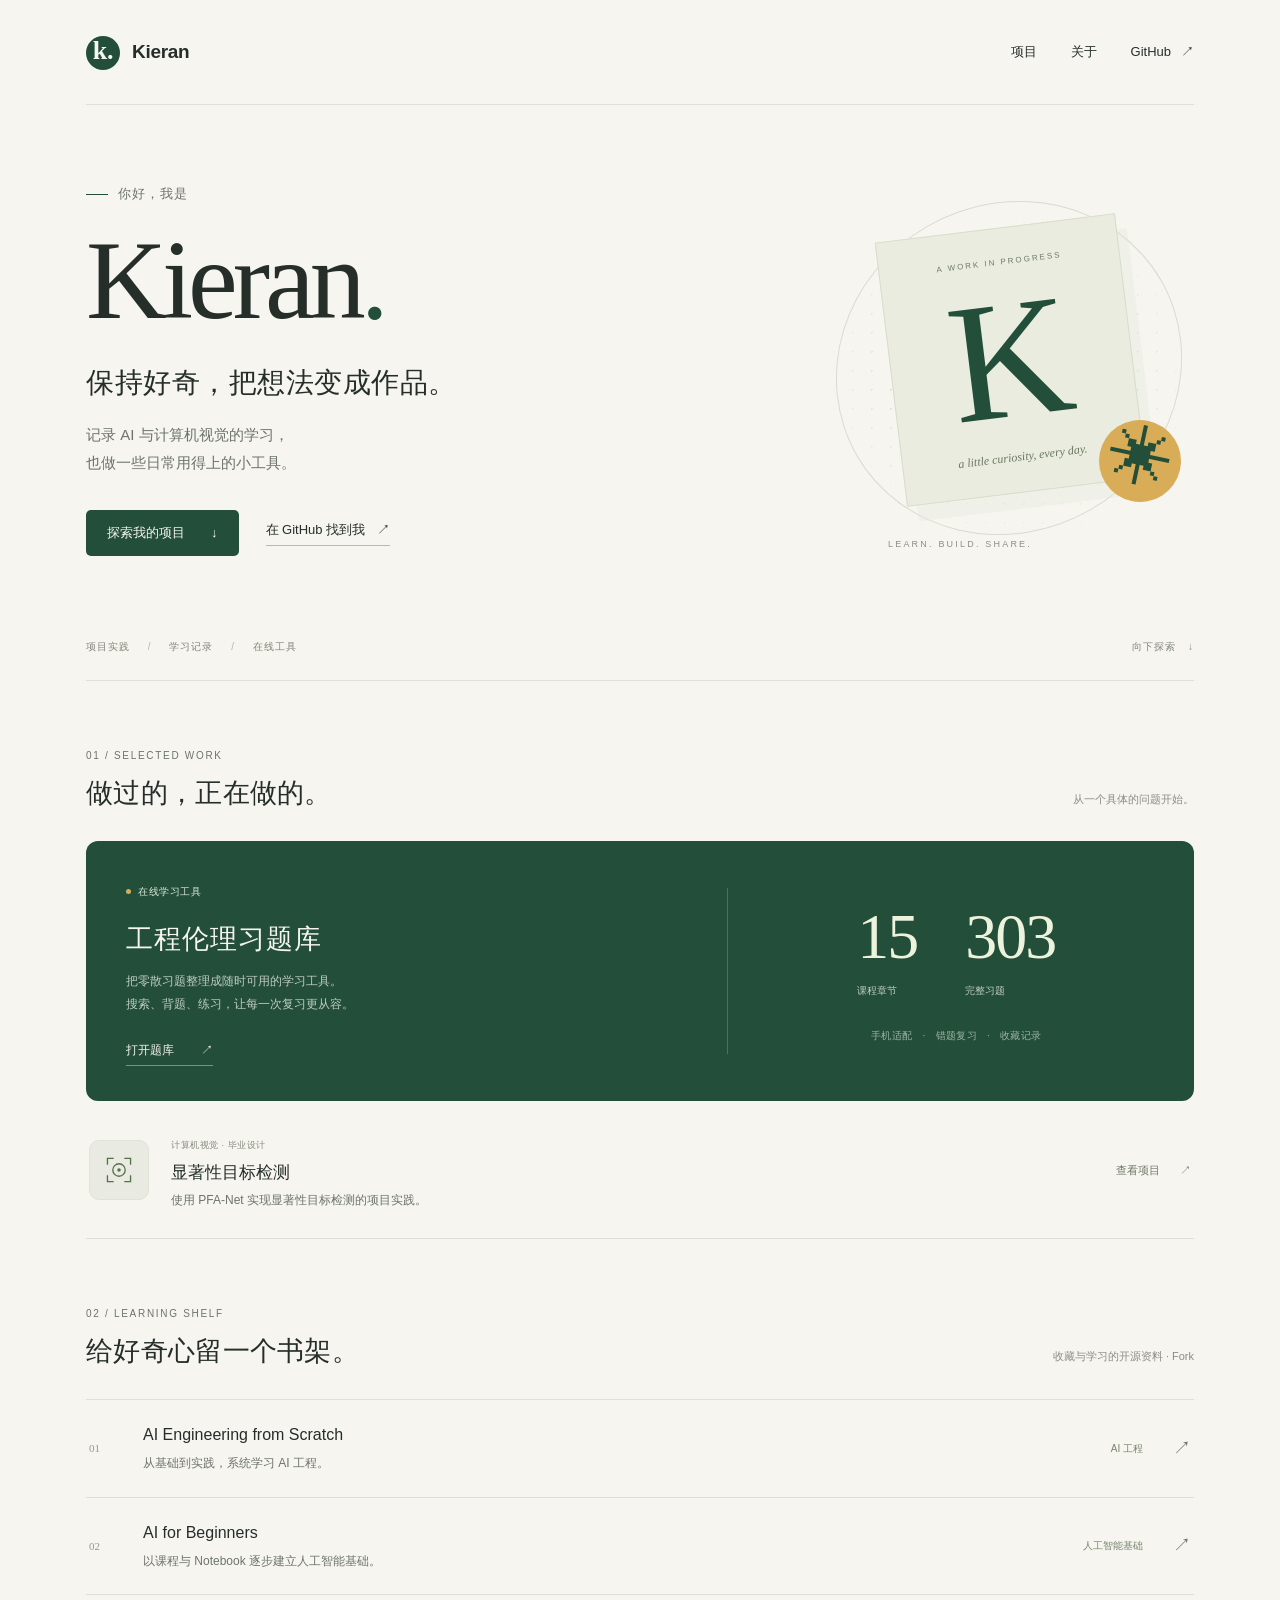
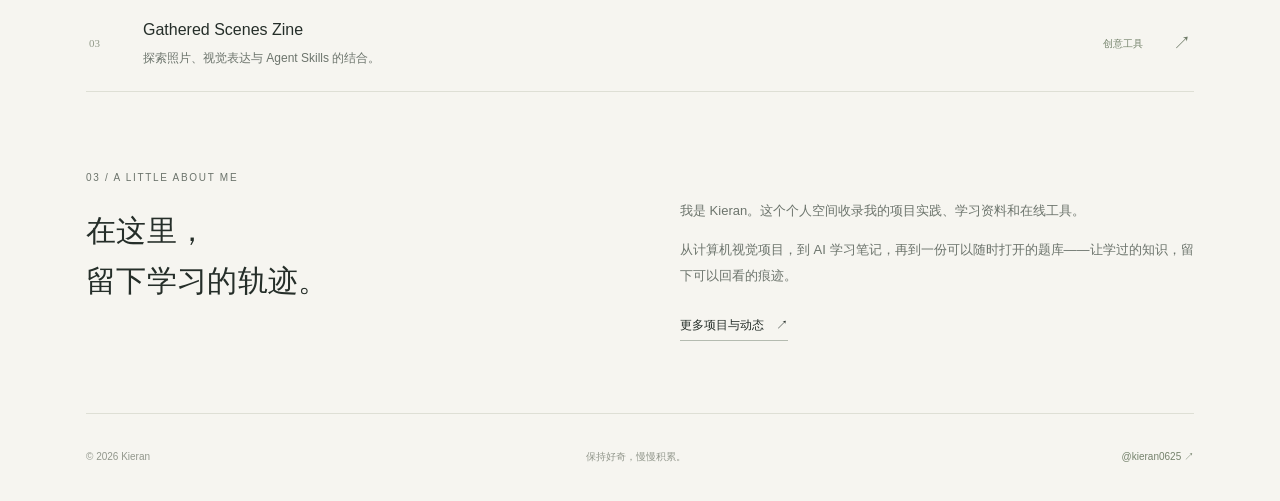
==== commit 9744028a: "Add personal homepage and move quiz to buaa-engineering-ethics" ====
--- a/index.html
+++ b/index.html
@@ -3,427 +3,59 @@
 <head>
   <meta charset="utf-8">
   <meta name="viewport" content="width=device-width, initial-scale=1">
-  <meta name="theme-color" content="#2457d6">
-  <meta name="description" content="工程伦理第 1–15 讲习题库：303 道题，完整题干、选项、答案与解析，支持章节筛选、搜索和练习。">
-  <title>工程伦理 · 习题库</title>
-  <link rel="icon" href="data:image/svg+xml,%3Csvg xmlns='http://www.w3.org/2000/svg' viewBox='0 0 64 64'%3E%3Crect width='64' height='64' rx='16' fill='%232457d6'/%3E%3Cpath d='M15 16h14l3 4 3-4h14v33H35l-3 3-3-3H15z' fill='none' stroke='white' stroke-width='3'/%3E%3Cpath d='M32 21v27' stroke='white' stroke-width='3'/%3E%3C/svg%3E">
-  <style>:root{color-scheme:light;--blue:#2457d6;--blue-dark:#1943ad;--blue-light:#edf3ff;--ink:#233047;--muted:#69778d;--line:#e5eaf2;--green:#22765a;--green-bg:#f0f9f5;--red:#b94040;--surface:#fff;--bg:#f6f8fc;font-family:-apple-system,BlinkMacSystemFont,"Segoe UI","PingFang SC","Hiragino Sans GB","Microsoft YaHei",sans-serif;font-synthesis:none}
-*{box-sizing:border-box}body{margin:0;background:var(--bg);color:var(--ink);font-size:14px;line-height:1.65}button,input,select{font:inherit}button,select{cursor:pointer}button{color:inherit}a{color:inherit;text-decoration:none}button{border:0;background:none}button:disabled{cursor:default;opacity:.45}button,input,select,a,summary{-webkit-tap-highlight-color:transparent}button:focus-visible,input:focus-visible,select:focus-visible,a:focus-visible,summary:focus-visible{outline:3px solid #87aafa;outline-offset:3px}button:not(:disabled),a,select{transition:background .15s,color .15s,border-color .15s}button:hover:not(:disabled){color:var(--blue)}[hidden]{display:none!important}.icon{width:19px;height:19px;fill:none;stroke:currentColor;stroke-width:1.7;stroke-linecap:round;stroke-linejoin:round;flex-shrink:0;vertical-align:middle}.svg-defs{position:absolute;width:0;height:0;overflow:hidden}.sr-only{position:absolute;width:1px;height:1px;margin:-1px;clip:rect(0,0,0,0);overflow:hidden;white-space:nowrap}.skip-link{position:fixed;top:-60px;left:16px;background:#fff;padding:12px;z-index:10}.skip-link:focus{top:10px}
-.site-header{height:76px;background:#fff;border-bottom:1px solid var(--line)}.header-inner{max-width:1340px;height:100%;padding:0 42px;margin:auto;display:flex;align-items:center;justify-content:space-between;gap:20px}.brand{display:flex;align-items:center;gap:13px;font-size:20px;font-weight:700;letter-spacing:.5px}.brand-icon{height:37px;width:37px;display:grid;place-items:center;border-radius:10px;background:var(--blue);color:#fff}.brand-icon .icon{width:23px;height:23px}.brand-divider{color:#c7cfde;font-weight:400;margin:0 13px}.brand-subtitle{font-size:16px;font-weight:500;color:#52617a}.header-right{display:flex;gap:22px;align-items:center}.course-badge{font-size:12px;background:#f2f5fb;border:1px solid var(--line);padding:3px 11px;border-radius:5px;color:#5b6a82}.save-status{display:flex;align-items:center;gap:7px;font-size:12px;color:var(--muted)}.status-dot{height:6px;width:6px;border-radius:50%;background:#56a382}
-.layout{max-width:1340px;padding:36px 42px 0;margin:auto;display:grid;grid-template-columns:235px minmax(0,1fr);gap:44px}.sidebar{position:sticky;top:25px;align-self:start;max-height:calc(100vh - 50px);overflow-y:auto;scrollbar-width:thin;padding-right:3px}.sidebar-heading{display:flex;justify-content:space-between;font-size:12px;color:#8590a2;margin:0 12px 17px;letter-spacing:1px}.sidebar-heading span:first-child{font-size:13px;font-weight:600;color:#657189;letter-spacing:.5px}#chapter-nav{display:grid;gap:5px}.chapter-button{display:flex;align-items:center;width:100%;gap:10px;text-align:left;padding:11px 12px;border-radius:7px;line-height:1.45;font-size:12px}.chapter-button:hover{background:#edf1f8}.chapter-button[aria-pressed=true]{background:#e8efff;color:var(--blue);font-weight:600}.chapter-number{font-size:11px;font-variant-numeric:tabular-nums;color:#939eb0;min-width:21px}.chapter-button[aria-pressed=true] .chapter-number{color:var(--blue)}.chapter-title{flex:1}.chapter-count{color:#8a96ab;font-size:11px;font-variant-numeric:tabular-nums}.chapter-button[aria-pressed=true] .chapter-count{color:#5478d3}.chapter-button.all-chapters{font-size:13px;margin-bottom:8px}.all-chapters .icon{width:17px;height:17px;margin-right:4px}.sidebar-tip{border-top:1px solid var(--line);margin:25px 12px 0;padding:22px 0 20px;color:#7a879b;font-size:12px}.sidebar-tip>.icon{display:block;margin-bottom:10px;color:#8e9bb2}.sidebar-tip strong{font-weight:500;color:#59677d}.sidebar-tip p{margin:7px 0 0;font-size:11px;line-height:1.9}main{min-width:0;outline:none!important}.intro{padding:3px 0 28px}.eyebrow{font-size:10px;letter-spacing:2.2px;font-weight:600;color:#7185ab;display:flex;align-items:center;gap:8px}.eyebrow>span{width:5px;height:5px;border-radius:1px;background:var(--blue)}h1{font-size:32px;line-height:1.35;letter-spacing:1px;margin:12px 0 10px;font-weight:700}h1>span{font-weight:400;margin-left:13px;color:#4a5b77}.intro-description{color:var(--muted);font-size:13px;margin:0}.overview{margin-top:24px;display:flex;gap:0}.overview>div{padding:0 34px;border-left:1px solid #dfe5ef;display:flex;flex-direction:column;gap:1px;min-width:115px}.overview>div:first-child{padding-left:0;border-left:0}.overview strong{font-size:27px;line-height:1.4;font-weight:650;letter-spacing:-.6px;font-variant-numeric:tabular-nums}.overview strong>span{font-size:11px;color:#7b879c;font-weight:400;margin-left:6px;letter-spacing:0}.stat-label{font-size:11px;color:#8a95a7}
-.filter-panel{background:#fff;border:1px solid var(--line);border-radius:10px;padding:20px 22px;box-shadow:0 2px 5px #22354e02}.search-row{display:flex;gap:14px;margin-bottom:19px}.search-field{position:relative;display:flex;align-items:center;flex:1;min-width:0}.search-field>.icon{position:absolute;left:13px;color:#8694aa;width:18px;height:18px;pointer-events:none}.search-field input{height:43px;width:100%;background:#f8fafd;border:1px solid #e3e8f1;border-radius:6px;padding:0 38px;color:var(--ink);font-size:12px}.search-field input:focus{background:#fff;border-color:#9bb5ef}.search-field input::placeholder{color:#929db0}.search-field kbd{position:absolute;right:12px;color:#9aa5b6;font-family:inherit;font-size:11px;line-height:17px;border:1px solid #dfe5ef;width:18px;text-align:center;border-radius:3px;pointer-events:none}.search-field:focus-within kbd{display:none}.mode-control{padding:4px;background:#f0f3f9;border-radius:7px;display:flex;gap:2px;flex-shrink:0}.mode-control button{display:flex;align-items:center;gap:6px;white-space:nowrap;border-radius:5px;padding:5px 12px;color:#748197;font-size:12px}.mode-control button .icon{width:15px;height:15px}.mode-control button[aria-pressed=true]{background:#fff;box-shadow:0 1px 4px #22354e13;color:var(--blue);font-weight:600}.filter-row{display:flex;align-items:center;gap:16px;flex-wrap:wrap}.filter-row+.filter-row{margin-top:13px}.filter-label{font-size:12px;color:#8a95a7;flex-shrink:0}.chips{display:flex;gap:6px;flex-wrap:wrap}.chips button{display:inline-flex;align-items:center;gap:5px;font-size:12px;line-height:1.6;padding:5px 11px;border-radius:5px;color:#68768c;border:1px solid transparent}.chips button:hover{background:#f5f7fc}.chips button[aria-pressed=true]{background:var(--blue-light);color:var(--blue);font-weight:500}.chips button>span{font-size:10px;opacity:.75;margin-left:1px}.chips .icon{width:13px;height:13px}.text-button{display:inline-flex;align-items:center;justify-content:center;gap:5px;font-size:12px;padding:5px 0;color:#68768c}.text-button .icon{width:13px;height:13px}.reset-filters{margin-left:auto;white-space:nowrap;font-size:11px}.mobile-chapter{display:none}select{border:1px solid var(--line);border-radius:5px;padding:6px 9px;color:#69778d;font-size:12px;background:#fff;max-width:100%}.results-toolbar{display:flex;align-items:center;justify-content:space-between;gap:16px;margin:28px 0 6px;scroll-margin-top:24px}.results-toolbar>div:first-child{display:flex;align-items:baseline;flex-wrap:wrap;gap:12px}h2{font-size:16px;margin:0;font-weight:600}.result-summary{font-size:11px;color:#8a95a7}.result-actions{display:flex;gap:15px;align-items:center;flex-shrink:0}.result-actions .text-button{color:var(--blue);font-size:11px}.result-actions select{font-size:11px;background:transparent;padding:5px 8px}.mode-help{font-size:11px;color:#8a95a7;margin:0 0 18px;line-height:1.8}
-#question-list{display:grid;gap:16px}.question-card{background:#fff;border:1px solid var(--line);border-radius:10px;padding:22px 26px 16px;scroll-margin-top:25px;box-shadow:0 2px 5px #22354e02}.question-meta{display:flex;gap:9px;align-items:center;font-size:11px;color:#8b96a8;line-height:1.5;min-height:27px}.question-index{font-weight:600;color:#65738d;font-size:12px;font-variant-numeric:tabular-nums}.meta-dot{color:#c1c8d3}.type-badge{padding:3px 7px;font-size:10px;line-height:1.4;border-radius:4px;font-weight:500;white-space:nowrap}.type-single{color:#5179c6;background:#eef3fc}.type-multiple{color:#8970bc;background:#f4effb}.type-boolean{color:#428a80;background:#edf7f5}.question-chapter{overflow:hidden;white-space:nowrap;text-overflow:ellipsis;min-width:0}.bookmark-button{margin-left:auto;flex-shrink:0;color:#a0aaba}.icon-button{display:inline-flex;align-items:center;justify-content:center;width:30px;height:30px;border-radius:5px}.icon-button:hover{background:var(--blue-light)}.bookmark-button[aria-pressed=true]{color:#bf8c2b}.bookmark-button[aria-pressed=true] .icon{fill:#fff0bd}.question-card h3{font-size:15px;font-weight:550;line-height:1.95;margin:12px 0 16px;overflow-wrap:anywhere;letter-spacing:.12px}.question-options{display:grid;gap:7px;margin:0;padding:0;border:0;min-width:0}.option{display:flex;align-items:flex-start;gap:11px;padding:10px 12px;border:1px solid transparent;border-radius:6px;position:relative;line-height:1.85;font-size:13px;overflow-wrap:anywhere}.option-key{border:1px solid #dde3ed;background:#fff;border-radius:5px;min-width:24px;height:24px;display:inline-flex;align-items:center;justify-content:center;font-size:11px;color:#8390a4;line-height:1;flex-shrink:0}.option-text{padding-top:0;flex:1;min-width:0;color:#56647c}.option.correct-option{background:var(--green-bg);border-color:#e0eee7}.correct-option .option-key{border-color:#a9d0bd;color:var(--green);background:#fff}.correct-option .option-text{color:var(--green)}.option.selected-option{background:var(--blue-light);border-color:#a9bff0}.selected-option .option-key{color:#fff;background:var(--blue);border-color:var(--blue)}.option.wrong-option{background:#fff3f3;border-color:#f4d5d5}.wrong-option .option-key{color:var(--red);border-color:#e9b7b7;background:#fff}.wrong-option .option-text{color:var(--red)}.option-status{color:var(--green);margin-left:auto;flex-shrink:0;padding:3px 0;font-size:10px;display:flex;gap:3px;align-items:center}.option-status .icon{width:14px;height:14px}.wrong-option .option-status{color:var(--red)}.practice-option{cursor:pointer}.practice-option:hover{background:#f4f7fd;border-color:#d6e1f5}.practice-option:has(input:focus-visible){outline:3px solid #87aafa;outline-offset:2px}.practice-option input{position:absolute;opacity:0;left:13px;top:12px;width:22px;height:22px;margin:0}.practice-option:has(input:disabled){cursor:default}.practice-option:has(input:disabled):hover{background:inherit;border-color:transparent}.practice-option.correct-option:has(input:disabled):hover{background:var(--green-bg);border-color:#e0eee7}.practice-option.wrong-option:has(input:disabled):hover{background:#fff3f3;border-color:#f4d5d5}.source-note{font-size:11px;line-height:1.8;background:#fffbf0;border:1px solid #f0e7d1;border-radius:5px;color:#8c743f;padding:8px 11px;margin-top:14px;display:flex;gap:7px;align-items:flex-start}.source-note .icon{width:14px;height:14px;margin-top:3px}.answer-panel{margin-top:16px;border-top:1px solid #edf0f5;padding-top:14px}.answer-summary{display:flex;gap:10px;align-items:baseline;font-size:12px;color:#7e8b9f}.answer-summary strong{font-size:14px;letter-spacing:2px;color:var(--green);font-weight:600}.explanation{margin-top:10px}.explanation summary{display:inline-flex;align-items:center;gap:4px;font-size:11px;color:#6f7f97;cursor:pointer;list-style:none;padding:2px 0}.explanation summary::-webkit-details-marker{display:none}.explanation summary .icon{width:11px;height:11px;transition:transform .15s}.explanation[open] summary .icon{transform:rotate(90deg)}.explanation-body{font-size:12px;color:#65758c;line-height:1.95;background:#f7f9fd;border-radius:5px;padding:11px 14px;margin-top:8px;overflow-wrap:anywhere}.explanation-body p{margin:0 0 7px}.explanation-body p:last-child{margin-bottom:0}.explanation-body strong{font-weight:600;color:#495b76}.question-footer{display:flex;align-items:center;justify-content:space-between;gap:10px;margin-top:13px;min-height:26px}.question-footer .text-button{font-size:11px;padding:3px 0}.answer-hint{font-size:11px;color:#9aa5b5}.primary-button{font-size:12px;background:var(--blue);color:#fff;padding:7px 15px;border-radius:5px}.primary-button:hover:not(:disabled){background:var(--blue-dark);color:#fff}.grading-result{font-size:12px;color:var(--green);font-weight:500}.grading-result.incorrect{color:var(--red)}.practice-actions{display:flex;align-items:center;gap:12px;flex-wrap:wrap}mark{background:#fff0b5;color:inherit;border-radius:2px;padding:0 1px}.empty-state{text-align:center;padding:65px 20px;background:#fff;border:1px dashed #dbe3ee;border-radius:10px}.empty-state>.icon{width:32px;height:32px;color:#a2b2cf;margin-bottom:10px}.empty-state h3{margin:6px 0;font-size:16px;font-weight:500}.empty-state p{margin:8px 0 20px;color:var(--muted);font-size:12px}
-.pagination{display:flex;justify-content:center;align-items:center;gap:7px;margin:27px 0 32px;flex-wrap:wrap}.pagination button{min-width:32px;height:32px;border:1px solid var(--line);background:#fff;border-radius:5px;font-size:12px;padding:0 9px;color:#6d7c94}.pagination button[aria-current=page]{background:var(--blue);border-color:var(--blue);color:#fff}.pagination button:hover:not(:disabled):not([aria-current=page]){background:var(--blue-light)}.pagination .icon{width:13px;height:13px}.page-prev .icon{transform:rotate(180deg)}.page-size-label{font-size:11px;color:#8a95a7;margin-left:10px}.page-size-label select{font-size:11px;padding:5px;margin-left:5px}.page-footer{border-top:1px solid var(--line);padding:19px 0 25px;display:flex;gap:10px;flex-wrap:wrap;justify-content:space-between;font-size:10px;color:#9aa5b5}.back-to-top{position:fixed;right:24px;bottom:24px;background:#fff;box-shadow:0 2px 12px #25385e15;border:1px solid var(--line);width:40px;height:40px;border-radius:9px;color:#7184a5}#toast{position:fixed;bottom:30px;left:50%;transform:translateX(-50%);background:#25344aeF;color:white;border-radius:7px;padding:10px 20px;font-size:12px;z-index:5;max-width:calc(100vw - 32px);text-align:center}.noscript{background:#fff7df;color:#775e28;padding:20px;position:fixed;inset:30% 10% auto;text-align:center;border:1px solid #d9c797;border-radius:10px}
-@media(min-width:1450px){.layout{gap:54px;grid-template-columns:245px minmax(0,1fr)}}
-@media(max-width:1150px){.header-inner{padding:0 26px}.layout{padding:28px 26px 0;gap:27px;grid-template-columns:215px minmax(0,1fr)}.chapter-button{padding:10px 9px;font-size:11px;gap:7px}.filter-panel{padding:18px}.search-row{flex-wrap:wrap}.search-field{flex-basis:250px}.filter-row{gap:10px}.chips{gap:2px}.chips button{padding:5px 8px}.reset-filters{margin-left:0}.question-card{padding:20px}.overview>div{padding:0 25px;min-width:100px}.header-right{gap:14px}.result-actions{gap:10px}}
-@media(max-width:850px){.sidebar{display:none}.layout{display:block;max-width:790px}.header-inner{max-width:790px}.mobile-chapter{display:flex;gap:15px;align-items:center;border-bottom:1px solid #f0f2f7;padding-bottom:15px;margin-bottom:15px;font-size:12px;color:#8a95a7}.mobile-chapter select{flex:1;min-width:0;padding:8px;background:#fafbfe}.search-row{flex-wrap:nowrap}.search-field{flex-basis:auto}.save-status{display:none}.question-card{padding:20px 24px}.overview>div{padding:0 32px}.filter-row{gap:16px}.reset-filters{margin-left:auto}}
-@media(max-width:560px){.site-header{height:64px}.header-inner{padding:0 20px;gap:10px}.brand{font-size:17px;gap:10px}.brand-icon{height:32px;width:32px;border-radius:8px}.brand-divider{margin:0 9px}.brand-subtitle{font-size:13px}.course-badge{font-size:10px;padding:3px 7px}.layout{padding:25px 16px 0}.intro{padding:0 5px 23px}.eyebrow{font-size:9px}h1{font-size:28px;margin-top:10px}.intro-description{font-size:12px}.overview{margin-top:21px;justify-content:space-between}.overview>div{padding:0 16px;min-width:0;flex:1}.overview>div:last-child{padding-right:0}.overview strong{font-size:24px}.overview strong>span{margin-left:4px;font-size:10px}.stat-label{font-size:10px}.filter-panel{padding:16px;border-radius:9px}.search-row{flex-wrap:wrap;gap:12px;margin-bottom:15px}.search-field{flex-basis:100%;width:100%}.search-field input{font-size:13px;height:44px}.search-field kbd{display:none}.mode-control{width:100%;padding:4px}.mode-control button{flex:1;justify-content:center;padding:7px 10px}.filter-row{gap:8px;align-items:flex-start}.filter-label{padding-top:5px;font-size:11px;min-width:25px}.chips{flex:1;gap:5px}.chips button{font-size:11px;padding:5px 8px}.filter-row+.filter-row{margin-top:11px}.reset-filters{margin-left:33px;margin-top:0;font-size:10px}.results-toolbar{margin-top:24px;align-items:flex-start;flex-wrap:wrap;gap:10px}.results-toolbar>div:first-child{gap:8px}h2{font-size:15px}.result-summary{font-size:10px}.result-actions{margin-left:auto;gap:12px}.mode-help{font-size:10px;margin-top:6px;margin-bottom:14px}.question-card{padding:16px 15px 12px;border-radius:8px}.question-meta{gap:6px;font-size:10px}.question-index{font-size:11px}.question-chapter{max-width:160px}.question-card h3{font-size:14px;line-height:1.9;margin:10px 0 13px}.option{font-size:12px;padding:9px 8px;gap:9px;line-height:1.9}.option-key{min-width:22px;height:22px;font-size:10px}.option-status{font-size:0;gap:0}.option-status .icon{width:13px;height:13px}.answer-panel{margin-top:14px;padding-top:12px}.explanation-body{font-size:11px}.source-note{font-size:10px}.pagination{gap:5px}.pagination button{min-width:30px;height:32px;padding:0 8px}.page-size-label{width:100%;text-align:center;margin:7px 0 0}.page-footer{display:block;line-height:2}.page-footer span{display:block}.back-to-top{right:14px;bottom:15px;width:35px;height:35px}.question-footer{align-items:flex-start}.practice-actions{gap:8px}.grading-result,.answer-hint{font-size:10px}}
-/* 小屏将重置操作放到独立一行，避免挤窄筛选项；统计值与单位保持同行。 */
-.overview strong{white-space:nowrap}
-#question-list{grid-template-columns:minmax(0,1fr)}.question-card{min-width:0}.question-index{white-space:nowrap;flex-shrink:0}
-#toast{width:max-content}
-@media(max-width:560px){.filter-row{display:grid;grid-template-columns:25px minmax(0,1fr)}.chips{min-width:0}.reset-filters{grid-column:2;justify-self:end;margin:0}.stat-label{white-space:nowrap}.practice-option .option-status{font-size:10px;gap:3px;white-space:nowrap}#toast{bottom:64px}}
-@media(max-width:360px){.overview>div{padding:0 8px}.overview>div:first-child{padding-left:0}.overview>div:last-child{padding-right:0}.overview strong{font-size:22px}}
-@media(prefers-reduced-motion:reduce){*{transition:none!important;scroll-behavior:auto!important}}
-@media print{.site-header,.sidebar,.filter-panel,.result-actions,.mode-help,.pagination,.back-to-top,.question-footer,.bookmark-button,.sidebar-tip,#toast{display:none!important}body{background:#fff;color:#000}.layout{display:block;padding:0}.intro{padding:0 0 15px}.overview{display:none}.question-card{break-inside:avoid;box-shadow:none;padding:12px;border-color:#bbb}.option,.option-text{color:#000}.question-options{gap:2px}.answer-panel[hidden]{display:block!important}.page-footer{font-size:9px}}
-</style>
+  <meta name="theme-color" content="#f6f5f0">
+  <meta name="description" content="Kieran 的个人主页，记录项目实践、AI 学习与在线工具。">
+  <title>Kieran · 个人主页</title>
+  <link rel="canonical" href="https://kieran0625.github.io/">
+  <link rel="icon" href="./assets/favicon.svg" type="image/svg+xml">
+  <link rel="stylesheet" href="./assets/home.css">
 </head>
 <body>
-  <a class="skip-link" href="#main">跳转到题目</a>
-  <svg class="svg-defs" xmlns="http://www.w3.org/2000/svg" aria-hidden="true">
-    <symbol id="i-book" viewBox="0 0 24 24"><path d="M12 5C9 3 5 3 2 4v15c3-1 7-1 10 1 3-2 7-2 10-1V4c-3-1-7-1-10 1Zm0 0v15"/></symbol>
-    <symbol id="i-search" viewBox="0 0 24 24"><circle cx="10.5" cy="10.5" r="6.5"/><path d="m16 16 5 5"/></symbol>
-    <symbol id="i-star" viewBox="0 0 24 24"><path d="m12 3 2.8 5.7 6.2.9-4.5 4.4 1.1 6.2-5.6-3-5.6 3 1.1-6.2L3 9.6l6.2-.9Z"/></symbol>
-    <symbol id="i-check" viewBox="0 0 24 24"><path d="m5 12 4 4L19 6"/></symbol>
-    <symbol id="i-arrow" viewBox="0 0 24 24"><path d="m9 5 7 7-7 7"/></symbol>
-    <symbol id="i-refresh" viewBox="0 0 24 24"><path d="M20 7v5h-5M4 17v-5h5"/><path d="M6.1 6.1a8 8 0 0 1 13 2L20 12M4 12l.9 3.9a8 8 0 0 0 13 2"/></symbol>
-    <symbol id="i-info" viewBox="0 0 24 24"><circle cx="12" cy="12" r="9"/><path d="M12 11v6m0-10v.1"/></symbol>
-    <symbol id="i-grid" viewBox="0 0 24 24"><rect x="3" y="3" width="7" height="7" rx="1"/><rect x="14" y="3" width="7" height="7" rx="1"/><rect x="3" y="14" width="7" height="7" rx="1"/><rect x="14" y="14" width="7" height="7" rx="1"/></symbol>
-    <symbol id="i-pencil" viewBox="0 0 24 24"><path d="m16 3 5 5L8 21H3v-5ZM13 6l5 5"/></symbol>
-    <symbol id="i-close" viewBox="0 0 24 24"><path d="m6 6 12 12M6 18 18 6"/></symbol>
-    <symbol id="i-up" viewBox="0 0 24 24"><path d="m5 12 7-7 7 7M12 5v15"/></symbol>
-  </svg>
-  <header class="site-header">
-    <div class="header-inner">
-      <a class="brand" href="#" aria-label="工程伦理习题库首页"><span class="brand-icon"><svg class="icon"><use href="#i-book"/></svg></span><span>工程伦理<span class="brand-divider">/</span><span class="brand-subtitle">习题库</span></span></a>
-      <div class="header-right"><span class="course-badge">第 1–15 讲</span><span class="save-status"><span class="status-dot"></span><span id="save-label">学习记录保存在本机</span></span></div>
-    </div>
+  <a class="skip-link" href="#main">跳转到内容</a>
+  <header class="site-header wrap">
+    <a class="brand" href="./" aria-label="Kieran 个人主页"><span class="brand-mark">k.</span><span>Kieran</span></a>
+    <nav aria-label="主导航"><a href="#projects">项目</a><a href="#about">关于</a><a class="github-nav" href="https://github.com/kieran0625">GitHub <span aria-hidden="true">↗</span></a></nav>
   </header>
-  <div class="layout">
-    <aside class="sidebar" aria-label="章节导航">
-      <div class="sidebar-heading"><span>课程目录</span><span>15 讲</span></div>
-      <nav id="chapter-nav" aria-label="按章节筛选"></nav>
-      <div class="sidebar-tip"><svg class="icon"><use href="#i-book"/></svg><strong>让每一道题，都有收获。</strong><p>先理解，再记忆。<br>切换练习模式，检验学习成果。</p></div>
-    </aside>
-    <main id="main" tabindex="-1">
-      <section class="intro" aria-labelledby="page-title">
-        <div class="eyebrow"><span></span>ENGINEERING ETHICS</div>
-        <h1 id="page-title">工程伦理<span>习题库</span></h1>
-        <p class="intro-description">从原理到实践，系统掌握每一讲的知识。</p>
-        <div class="overview" aria-label="题库及练习统计">
-          <div><strong>303<span>题</span></strong><span class="stat-label">完整习题</span></div>
-          <div><strong>15<span>讲</span></strong><span class="stat-label">课程章节</span></div>
-          <div><strong id="completed-count">0<span>题</span></strong><span class="stat-label">已练习</span></div>
-          <div><strong id="accuracy">—</strong><span class="stat-label">练习正确率</span></div>
-        </div>
-      </section>
-      <section class="filter-panel" aria-label="筛选题目">
-        <div class="search-row">
-          <div class="search-field"><svg class="icon"><use href="#i-search"/></svg><input id="search" type="search" placeholder="搜索题目、选项或知识点…" aria-label="搜索题目、选项或知识点" autocomplete="off"><kbd aria-hidden="true">/</kbd></div>
-          <div class="mode-control" aria-label="学习模式"><button type="button" data-mode="study" aria-pressed="true"><svg class="icon"><use href="#i-book"/></svg>背题模式</button><button type="button" data-mode="practice" aria-pressed="false"><svg class="icon"><use href="#i-pencil"/></svg>练习模式</button></div>
-        </div>
-        <div class="mobile-chapter"><label for="chapter-select">课程章节</label><select id="chapter-select"></select></div>
-        <div class="filter-row"><span class="filter-label">题型</span><div id="type-filters" class="chips" aria-label="题型筛选"></div></div>
-        <div class="filter-row"><span class="filter-label">范围</span><div class="chips" id="scope-filters" aria-label="练习范围"><button type="button" data-scope="all" aria-pressed="true">全部题目</button><button type="button" data-scope="unanswered" aria-pressed="false">未练习</button><button type="button" data-scope="wrong" aria-pressed="false">错题 <span id="wrong-count">0</span></button><button type="button" data-scope="bookmarked" aria-pressed="false"><svg class="icon"><use href="#i-star"/></svg>已收藏 <span id="bookmark-count">0</span></button><button type="button" data-scope="noted" aria-pressed="false">有资料提示</button></div><button type="button" class="text-button reset-filters" id="reset-filters"><svg class="icon"><use href="#i-refresh"/></svg>重置筛选</button></div>
-      </section>
-      <div class="results-toolbar" id="results-toolbar">
-        <div><h2 id="results-title">全部题目</h2><span class="result-summary" id="result-summary" role="status" aria-live="polite"></span></div>
-        <div class="result-actions"><button type="button" class="text-button" id="toggle-answers">隐藏全部答案</button><label class="sr-only" for="sort-order">题目顺序</label><select id="sort-order"><option value="original">默认顺序</option><option value="random">随机顺序</option></select><button type="button" id="reshuffle" class="icon-button" title="重新打乱顺序" aria-label="重新打乱顺序" hidden><svg class="icon"><use href="#i-refresh"/></svg></button></div>
+  <main id="main">
+    <section class="hero wrap" aria-labelledby="intro-title">
+      <div class="hero-copy">
+        <p class="eyebrow"><span></span>你好，我是</p>
+        <h1 id="intro-title">Kieran<span>.</span></h1>
+        <p class="hero-statement">保持好奇，把想法变成作品。</p>
+        <p class="hero-description">记录 AI 与计算机视觉的学习，<br class="desktop-break">也做一些日常用得上的小工具。</p>
+        <div class="hero-actions"><a class="button primary" href="#projects">探索我的项目 <span aria-hidden="true">↓</span></a><a class="text-link" href="https://github.com/kieran0625">在 GitHub 找到我 <span aria-hidden="true">↗</span></a></div>
       </div>
-      <p class="mode-help" id="mode-help">答案已展开，点击「查看解析」理解解题思路。</p>
-      <section id="question-list" aria-label="题目列表"></section>
-      <nav id="pagination" class="pagination" aria-label="题目分页"></nav>
-      <footer class="page-footer"><span>工程伦理 · 第 1–15 讲习题整理</span><span>答案及解析沿用本地资料；资料提示见对应题目。</span></footer>
-    </main>
-  </div>
-  <button type="button" class="back-to-top" id="back-to-top" aria-label="返回顶部" title="返回顶部" hidden><svg class="icon"><use href="#i-up"/></svg></button>
-  <div id="toast" role="status" aria-live="polite" hidden></div>
-  <noscript><p class="noscript">请启用浏览器 JavaScript，以显示题目、答案和筛选功能。</p></noscript>
-  <script>window.QUESTION_BANK = {"version":1,"chapters":[{"number":1,"title":"工程伦理概论","count":20},{"number":2,"title":"工程伦理方法","count":23},{"number":3,"title":"工程师的职业伦理","count":18},{"number":4,"title":"工程前端设计规范","count":23},{"number":5,"title":"工程管理伦理","count":20},{"number":6,"title":"多元文化背景下的工程伦理","count":22},{"number":7,"title":"从业工程师的实践伦理","count":22},{"number":8,"title":"传感器技术中的工程伦理","count":24},{"number":9,"title":"人工智能及其伦理","count":19},{"number":10,"title":"航空领域工程伦理","count":20},{"number":11,"title":"网络安全中的工程伦理","count":19},{"number":12,"title":"智能制造领域工程伦理","count":11},{"number":13,"title":"能源动力领域工程伦理","count":21},{"number":14,"title":"道路交通工程中的工程伦理","count":18},{"number":15,"title":"集成电路领域工程伦理","count":23}],"questions":[{"id":"1-1","chapter":1,"number":1,"type":"single","stem":"把工程看成是科学技术的应用是一种对工程的认识，以下哪一种对工程的说法，与这种认识不同（ ）","options":[{"key":"A","text":"工程是指将科学知识系统运用于结构和机器的设计、制造和使用中"},{"key":"B","text":"工程是将自然科学的原理应用到工农业生产部门中去而形成的各学科的总称。"},{"key":"C","text":"工程是一种实践性研究，研究如何利用各种科学方法使得人和物以及环境以更健康、更安全、更高效的方式相结合，从而赋能个人，促进社会的福祉。"},{"key":"D","text":"工程是指将科学知识应用于工农业生产过程而形成的各学科的总称，如土木工程、水利工程、冶金工程、机电工程、化学工程等，其目的在于利用和改造自然为人类服务。"}],"answer":["C"],"explanation":"**C** — 题干的认识是\"工程＝科学技术的应用\"。A、B、D 都是把工程定义为科学（知识/原理）的应用或由此形成的学科总称，属于同一种认识；只有 C 把工程定义为一种\"实践性研究\"，强调人与物、环境的结合方式，是另一种认识。","note":""},{"id":"1-2","chapter":1,"number":2,"type":"single","stem":"伦理准则在哪一个阶段强调效率（ ）","options":[{"key":"A","text":"19世纪中后期"},{"key":"B","text":"20世纪上半叶"},{"key":"C","text":"第二次世界大战之后"},{"key":"D","text":"21世纪初"}],"answer":["B"],"explanation":"**B（20世纪上半叶）** — 工程伦理章程的历史演变：20世纪上半叶的伦理准则强调效率；二战之后才转向把公众的安全、健康和福祉放在首位。","note":""},{"id":"1-3","chapter":1,"number":3,"type":"single","stem":"工程的概念最初主要用于指代与（ ）相关的设计和建造活动","options":[{"key":"A","text":"科技"},{"key":"B","text":"军事"},{"key":"C","text":"水利"},{"key":"D","text":"建筑"}],"answer":["B"],"explanation":"**B（军事）** — \"工程\"（engineering）概念最初主要指与军事相关的设计和建造活动，后来才衍生出土木工程等民用领域。","note":""},{"id":"1-4","chapter":1,"number":4,"type":"single","stem":"描述伦理学主要是（ ）","options":[{"key":"A","text":"描述现行的道德现象"},{"key":"B","text":"提出规范性的道德建议"},{"key":"C","text":"理解道德价值"},{"key":"D","text":"解决道德问题"}],"answer":["A"],"explanation":"**A（描述现行的道德现象）** — 描述伦理学以经验描述的方式研究实际存在的道德现象，不提出规范性建议（那是规范伦理学的任务）。","note":""},{"id":"1-5","chapter":1,"number":5,"type":"single","stem":"工程师的职业伦理开始有明文规定是在哪个时期（ ）","options":[{"key":"A","text":"18世纪初期"},{"key":"B","text":"19世纪中后期"},{"key":"C","text":"20世纪上半叶"},{"key":"D","text":"第二次世界大战之后"}],"answer":["B"],"explanation":"**B（19世纪中后期）** — 工程师的职业伦理章程在19世纪中后期开始有明文规定（美国等国工程师职业团体相继成立并制定章程）。","note":""},{"id":"1-6","chapter":1,"number":6,"type":"single","stem":"1913年统一成立的工程师协会的名称是（ ）","options":[{"key":"A","text":"中华工程师协会"},{"key":"B","text":"中国工程师学会"},{"key":"C","text":"中华工程师会"},{"key":"D","text":"中国工程师协会"}],"answer":["C"],"explanation":"**C（中华工程师会）** — 1913年由三个学会合并统一成立的协会名为\"中华工程师会\"。","note":""},{"id":"1-7","chapter":1,"number":7,"type":"single","stem":"工程伦理的基础伦理理论包括（ ）","options":[{"key":"A","text":"结果论"},{"key":"B","text":"行为论"},{"key":"C","text":"行动者论"},{"key":"D","text":"以上都是"}],"answer":["D"],"explanation":"**D（以上都是）** — 工程伦理的基础伦理理论包括结果论（功利论）、行为论（义务论）、行动者论（德性论）。","note":""},{"id":"1-8","chapter":1,"number":8,"type":"single","stem":"威廉·戴维德·罗斯（William David Ross）批评康德（Immanuel Kant）的伦理学，提出了哪一个理论（ ）","options":[{"key":"A","text":"互惠理论"},{"key":"B","text":"多元化理论"},{"key":"C","text":"善良意志理论"},{"key":"D","text":"平衡理论"}],"answer":["B"],"explanation":"**B（多元化理论）** — 罗斯（W. D. Ross）批评康德的一元义务论，提出显见义务多元的\"多元化理论\"。","note":""},{"id":"1-9","chapter":1,"number":9,"type":"single","stem":"工程伦理从工程实践活动的视角来看，是指（ ）","options":[{"key":"A","text":"调整工程与技术、工程与社会之间关系的道德规范"},{"key":"B","text":"培养工程师的高尚、卓越的品格"},{"key":"C","text":"工程师对人类利益的关心，对绝大多数社会成员的关爱和尊重之心"},{"key":"D","text":"工程师在工程活动中应该时时树立维护公众权利的意识"}],"answer":["A"],"explanation":"**A** — 从工程实践活动的视角看，工程伦理是调整工程与技术、工程与社会之间关系的道德规范。（B 是职业—品格视角，C、D 是职业责任层面的表述。）","note":""},{"id":"1-10","chapter":1,"number":10,"type":"multiple","stem":"工程实践过程面临的多重风险包括（ ）","options":[{"key":"A","text":"多种技术集成后应用于自然界所带来的环境风险"},{"key":"B","text":"安全风险"},{"key":"C","text":"利用技术建造人工物的质量风险"},{"key":"D","text":"工程应用于社会所导致的部分群体利益冲突和受损的风险"}],"answer":["A","B","C","D"],"explanation":"**ABCD** — 工程实践面临多重风险：环境风险、安全风险、质量风险，以及社会利益冲突和受损的风险，四项都是。","note":""},{"id":"1-11","chapter":1,"number":11,"type":"multiple","stem":"以下哪些是康德的理论（ ）","options":[{"key":"A","text":"绝对律令"},{"key":"B","text":"假言规范"},{"key":"C","text":"平等假设"},{"key":"D","text":"多元化理论"}],"answer":["A","B","C"],"explanation":"**ABC** — 康德的理论包括绝对律令、假言规范、平等假设；\"多元化理论\"是罗斯的，不是康德的。","note":""},{"id":"1-12","chapter":1,"number":12,"type":"multiple","stem":"中华工程师会由哪几个学会协商决议而成（ ）","options":[{"key":"A","text":"广东中华工程师会"},{"key":"B","text":"中华工学会"},{"key":"C","text":"中华工程师协会"},{"key":"D","text":"路工同人共济会"}],"answer":["A","B","D"],"explanation":"**ABD** — 1913年中华工程师会由广东中华工程师会、中华工学会、路工同人共济会三个学会协商决议合并而成（\"中华工程师协会\"是干扰项）。","note":""},{"id":"1-13","chapter":1,"number":13,"type":"multiple","stem":"多元化理论包含几个层面的内容（ ）","options":[{"key":"A","text":"中道平衡"},{"key":"B","text":"多元律令"},{"key":"C","text":"显见规范"},{"key":"D","text":"义务伦理"}],"answer":["C","D"],"explanation":"**CD** — 罗斯的多元化理论包含两个层面的内容：显见规范与义务伦理。","note":""},{"id":"1-14","chapter":1,"number":14,"type":"multiple","stem":"工程伦理的准则不包括（ ）","options":[{"key":"A","text":"调节关系"},{"key":"B","text":"关爱生命"},{"key":"C","text":"经济发展"},{"key":"D","text":"安全可靠"}],"answer":["A","C"],"explanation":"**AC** — 工程伦理的准则（关爱生命、安全可靠、公平正义、诚信等）不包括\"调节关系\"和\"经济发展\"。","note":""},{"id":"1-15","chapter":1,"number":15,"type":"multiple","stem":"一种行为如果有助于增进幸福，则为正确；如果导致了与幸福相反的东西，则为错误的。以下不是这种观点的有（ ）","options":[{"key":"A","text":"功利论"},{"key":"B","text":"契约论"},{"key":"C","text":"义务论"},{"key":"D","text":"德性论"}],"answer":["B","C","D"],"explanation":"**BCD** — \"有助于增进幸福即为正确\"是功利论（密尔）的观点；契约论、义务论、德性论都不是这种观点。","note":""},{"id":"1-16","chapter":1,"number":16,"type":"multiple","stem":"工程伦理主要可以从哪些角度理解（ ）","options":[{"key":"A","text":"社会实践"},{"key":"B","text":"工程发展"},{"key":"C","text":"伦理体系建构"},{"key":"D","text":"职业"}],"answer":["A","D"],"explanation":"**AD** — 工程伦理主要可以从社会实践和职业两个角度理解。","note":""},{"id":"1-17","chapter":1,"number":17,"type":"multiple","stem":"关于工程伦理及相关领域，以下说法正确的是（ ）","options":[{"key":"A","text":"工程实践既是应用科学与技术改造物质世界的自然实践，更是改进社会生活和调节利益关系的社会实践"},{"key":"B","text":"伦理是处理人与人、人与社会、人与自然相互关系应遵循的行为规范"},{"key":"C","text":"加之标准的多元化以及现实的人类环境本身的复杂性，常常导致在具体情境之下的道德判断与抉择的两难困境"},{"key":"D","text":"在解决工程伦理问题时，存在统一的、普遍使用的伦理准则"}],"answer":["A","B","C"],"explanation":"**ABC** — A、B、C 是教材观点；D 错误，正因为不存在统一的、普遍适用的伦理准则，标准多元化加上现实复杂性才导致道德判断的两难困境。","note":""},{"id":"1-18","chapter":1,"number":18,"type":"boolean","stem":"伦理推理可以为无论善恶的任何目的的服务。（ ）","options":[{"key":"√","text":"正确"},{"key":"×","text":"错误"}],"answer":["×"],"explanation":"**×** — 伦理推理本身有道德指向，不能为无论善恶的任何目的服务。","note":""},{"id":"1-19","chapter":1,"number":19,"type":"boolean","stem":"1941年，中国工程师会将《中国工程师信条规条》改为《中国工程师信条》。（ ）","options":[{"key":"√","text":"正确"},{"key":"×","text":"错误"}],"answer":["√"],"explanation":"**√** — 1941年，中国工程师会将《中国工程师信条规条》改为《中国工程师信条》。","note":""},{"id":"1-20","chapter":1,"number":20,"type":"boolean","stem":"自1909年詹天佑修筑京张铁路，中国近代工程事业逐渐摆脱列强控制走向独立自强之路，中国工程师的地位和作用大大提升。（ ）","options":[{"key":"√","text":"正确"},{"key":"×","text":"错误"}],"answer":["√"],"explanation":"**√** — 自1909年詹天佑建成京张铁路起，中国近代工程事业逐渐摆脱列强控制走向独立自强，中国工程师的地位和作用大大提升。","note":""},{"id":"2-1","chapter":2,"number":1,"type":"single","stem":"通常采用哪种方法，会得出非黑即白的决策方案（ ）","options":[{"key":"A","text":"功利主义方法"},{"key":"B","text":"划界法"},{"key":"C","text":"尊重人的方法"},{"key":"D","text":"伦理周期的方法"}],"answer":["B"],"explanation":"**B（划界法）** — 划界法通过在\"可接受\"与\"不可接受\"之间画一条界线来把关，结果是非黑即白（过线/不过线）的决策。","note":""},{"id":"2-2","chapter":2,"number":2,"type":"single","stem":"\"关于什么是道德上应当的和什么是好的\"的研究是哪一种研究方法的表现形式（ ）","options":[{"key":"A","text":"规范性研究"},{"key":"B","text":"概念性研究"},{"key":"C","text":"事实性研究"},{"key":"D","text":"历史性研究"}],"answer":["A"],"explanation":"**A（规范性研究）** — 研究\"什么是道德上应当的、什么是好的\"属于规范性研究；事实性研究描述\"是什么\"，概念性研究澄清概念。","note":""},{"id":"2-3","chapter":2,"number":3,"type":"single","stem":"为减少多方相关主体之间的利益争议，在各方均可接受的范围内，作出各方都相对满意的决策是指哪一种方法（ ）","options":[{"key":"A","text":"划界法"},{"key":"B","text":"黄金法则"},{"key":"C","text":"中间道路的方法"},{"key":"D","text":"伦理周期的方法"}],"answer":["C"],"explanation":"**C（中间道路的方法）** — 在各方均可接受的范围内寻求各方相对满意的方案，即折中调和的中间道路方法。","note":""},{"id":"2-4","chapter":2,"number":4,"type":"single","stem":"权利方法的深层次逻辑是（ ）","options":[{"key":"A","text":"运用法律的武器维护自己的合法权利"},{"key":"B","text":"个体不应当被剥夺某些事物，如果剥夺了，会使个体无法履行道德主体性"},{"key":"C","text":"当道德无法发挥作用时，介入法律"},{"key":"D","text":"个体通过权利确证自己是道德主体"}],"answer":["B"],"explanation":"**B** — 权利方法的深层逻辑：个体不应被剥夺某些事物，否则无法履行道德主体性（权利是道德主体性的条件）。","note":""},{"id":"2-5","chapter":2,"number":5,"type":"single","stem":"从哪一种角度来看，\"重要的是一种行为的后果，而不是其背后的意图\"（ ）","options":[{"key":"A","text":"功利主义的角度"},{"key":"B","text":"尊重人的角度"},{"key":"C","text":"规范的角度"},{"key":"D","text":"权利的角度"}],"answer":["A"],"explanation":"**A（功利主义的角度）** — \"重要的是行为后果而非意图\"是典型的功利主义（结果论）视角。","note":""},{"id":"2-6","chapter":2,"number":6,"type":"single","stem":"\"在汽车事故死亡人数的减少与使用尸体进行碰撞实验得出的数据之间是否存在显著的相关性\"是哪一种方法的表述方式（ ）","options":[{"key":"A","text":"规范性研究"},{"key":"B","text":"概念性研究"},{"key":"C","text":"事实性研究"},{"key":"D","text":"历史性研究"}],"answer":["C"],"explanation":"**C（事实性研究）** — \"汽车事故死亡人数的减少与碰撞实验数据之间是否存在显著相关性\"是可用经验数据检验的事实性问题。","note":""},{"id":"2-7","chapter":2,"number":7,"type":"single","stem":"道德决策得以可能的关键是（ ）","options":[{"key":"A","text":"问题表述"},{"key":"B","text":"问题分析"},{"key":"C","text":"选择评估"},{"key":"D","text":"选择反思"}],"answer":["B"],"explanation":"**B（问题分析）** — 道德决策得以可能的关键在于问题分析（厘清利益相关者、价值观与事实）。","note":""},{"id":"2-8","chapter":2,"number":8,"type":"single","stem":"反思中较为著名的方法是（ ）","options":[{"key":"A","text":"论析法"},{"key":"B","text":"功利主义方法"},{"key":"C","text":"评估法"},{"key":"D","text":"多元反思平衡法"}],"answer":["D"],"explanation":"**D（多元反思平衡法）** — 反思中较著名的方法是多元反思平衡法（wide reflective equilibrium 的运用）。","note":""},{"id":"2-9","chapter":2,"number":9,"type":"single","stem":"反思的核心步骤是（ ）","options":[{"key":"A","text":"评估"},{"key":"B","text":"辩护"},{"key":"C","text":"证明"},{"key":"D","text":"论证"}],"answer":["D"],"explanation":"**D（论证）** — 反思的核心步骤是论证。","note":""},{"id":"2-10","chapter":2,"number":10,"type":"single","stem":"工程伦理的分析方法中，以货币计量的方式评估每项选择的成本与收益，作出可能会产生更大收益的选择的方法是（ ）","options":[{"key":"A","text":"划界法"},{"key":"B","text":"中间道路的方法"},{"key":"C","text":"功利主义的方法"},{"key":"D","text":"尊重人的方法"}],"answer":["C"],"explanation":"**C（功利主义的方法）** — 以货币计量评估每项选择的成本与收益、选收益更大者，即成本—收益分析的功利主义方法。","note":""},{"id":"2-11","chapter":2,"number":11,"type":"multiple","stem":"在权利方法中，行使权利的力量被削弱，表现有（ ）","options":[{"key":"A","text":"全部权利被侵犯"},{"key":"B","text":"道德主体性被侵犯"},{"key":"C","text":"潜在的侵犯权利"},{"key":"D","text":"部分的侵犯权利"}],"answer":["C","D"],"explanation":"**CD** — 行使权利的力量被削弱表现为：潜在的侵犯权利与部分的侵犯权利（并非\"全部被侵犯\"或直接侵犯道德主体性）。","note":""},{"id":"2-12","chapter":2,"number":12,"type":"multiple","stem":"自我不利的方法有哪几种表现形式（ ）","options":[{"key":"A","text":"一种行为如果是被普遍认可的，那么它有时是不能得到实施的"},{"key":"B","text":"我\"可以独立完成某项任务，但是其他人会介入到\"我\"所做的事情中，这种介入会破坏\"我\"行为的目的"},{"key":"C","text":"为实现协商一致，\"我\"应当在道德上作出对自我不利的选择"},{"key":"D","text":"当我们认为我们所作出的行为是合乎道德的，那么在类似的情况下，别人作出同样行为的时候，也应当被认为是可接受的"}],"answer":["A","B"],"explanation":"**AB** — 自我不利方法的两种表现形式：①行为被普遍认可时有时不能实施；②他人介入会破坏\"我\"行为的目的。（C、D 分别是自我牺牲与普遍化/黄金法则的表述，不属此类。）","note":""},{"id":"2-13","chapter":2,"number":13,"type":"multiple","stem":"问题分析阶段需要分析的相关要素有（ ）","options":[{"key":"A","text":"问题表述"},{"key":"B","text":"利益相关者及其各自所代表的利益"},{"key":"C","text":"与伦理问题相关的价值观"},{"key":"D","text":"相关事实"}],"answer":["B","C","D"],"explanation":"**BCD** — 问题分析阶段需要分析：利益相关者及其利益、相关价值观、相关事实。（\"问题表述\"是上一阶段的任务。）","note":""},{"id":"2-14","chapter":2,"number":14,"type":"multiple","stem":"工程伦理的分析方法中，尊重人的方法主要包括（ ）","options":[{"key":"A","text":"黄金法则"},{"key":"B","text":"自我不利方法"},{"key":"C","text":"权利的方法"},{"key":"D","text":"中间道路的方法"}],"answer":["A","B","C"],"explanation":"**ABC** — 尊重人的方法主要包括黄金法则、自我不利方法、权利的方法。","note":""},{"id":"2-15","chapter":2,"number":15,"type":"multiple","stem":"伦理评估需要以道德框架为前置性标准，那么道德框架有以下几种（ ）","options":[{"key":"A","text":"目的伦理框架"},{"key":"B","text":"正式理论框架"},{"key":"C","text":"义务伦理框架"},{"key":"D","text":"非正式理论框架"}],"answer":["B","D"],"explanation":"**BD** — 道德框架分为正式理论框架与非正式理论框架两类。","note":""},{"id":"2-16","chapter":2,"number":16,"type":"multiple","stem":"工程伦理的分析方法中，划界法的局限性有（ ）","options":[{"key":"A","text":"只能在个体或群体进行道德决策时进行方向性的把关"},{"key":"B","text":"没有综合多方参与者的需求"},{"key":"C","text":"没有对其后行动方案的反思与评价"},{"key":"D","text":"没有对成本与收益的货币计量"}],"answer":["A","B"],"explanation":"**AB** — 划界法的局限性：只能在道德决策时做方向性把关，且没有综合多方参与者的需求。","note":""},{"id":"2-17","chapter":2,"number":17,"type":"multiple","stem":"道德问题表述的基本条件（ ）","options":[{"key":"A","text":"精确问题是什么"},{"key":"B","text":"核定某种行为或技术是否可以被接受"},{"key":"C","text":"明晰谁应该采取行动"},{"key":"D","text":"清楚说明问题的道德本质"}],"answer":["A","C","D"],"explanation":"**ACD** — 道德问题表述的基本条件：精确问题是什么、明晰谁应该采取行动、清楚说明问题的道德本质。","note":""},{"id":"2-18","chapter":2,"number":18,"type":"multiple","stem":"多元反思平衡的反思方法是以下哪几种道德理念的连贯（ ）","options":[{"key":"A","text":"道德评估"},{"key":"B","text":"道德判断"},{"key":"C","text":"道德原则"},{"key":"D","text":"背景理论"}],"answer":["B","C","D"],"explanation":"**BCD** — 多元反思平衡是道德判断、道德原则与（背景）理论的连贯。","note":""},{"id":"2-19","chapter":2,"number":19,"type":"boolean","stem":"事实性研究是最为核心的研究方法。（ ）","options":[{"key":"√","text":"正确"},{"key":"×","text":"错误"}],"answer":["×"],"explanation":"**×** — 三种研究相互联系补充，事实性研究并非\"最为核心\"。","note":""},{"id":"2-20","chapter":2,"number":20,"type":"boolean","stem":"概念性研究也被称为描述性研究。（ ）","options":[{"key":"√","text":"正确"},{"key":"×","text":"错误"}],"answer":["×"],"explanation":"**×** — 概念性研究是对概念的分析澄清；\"描述性研究\"对应的是事实性研究，二者不能混同。","note":""},{"id":"2-21","chapter":2,"number":21,"type":"boolean","stem":"功利主义模型的道德标准是：应进行那些使人类福祉最大化的行为或实践。（ ）","options":[{"key":"√","text":"正确"},{"key":"×","text":"错误"}],"answer":["√"],"explanation":"**√** — 这正是功利主义（行为功利主义）的道德标准。","note":""},{"id":"2-22","chapter":2,"number":22,"type":"boolean","stem":"事实性研究、概念性研究、规范性研究相互联系、相互补充。（ ）","options":[{"key":"√","text":"正确"},{"key":"×","text":"错误"}],"answer":["√"],"explanation":"**√** — 三种研究相互联系、相互补充。","note":""},{"id":"2-23","chapter":2,"number":23,"type":"boolean","stem":"\"当我们认为我们所作出的行为是合乎道德的，那么在类似的情况下，别人作出同样行为的时候，也应当被认为是可接受的。\"这是权利方法的表现形式。（ ）","options":[{"key":"√","text":"正确"},{"key":"×","text":"错误"}],"answer":["×"],"explanation":"**×** — 这句是黄金法则/可普遍化（自我不利方法、康德式普遍化）的表述，不是权利方法的表现形式。","note":""},{"id":"3-1","chapter":3,"number":1,"type":"single","stem":"当理想与一个 ______ 紧密联系，我们把这种理想称之为职业理想。","options":[{"key":"A","text":"职业"},{"key":"B","text":"个人"},{"key":"C","text":"精神"},{"key":"D","text":"思想"}],"answer":["A"],"explanation":"**A（职业）**\n职业理想的定义：当理想与具体的\"职业\"紧密联系时，称为职业理想。个人/精神/思想均不构成\"职业\"指向。","note":""},{"id":"3-2","chapter":3,"number":2,"type":"single","stem":"工程职业的职业主体是 ______。","options":[{"key":"A","text":"工人"},{"key":"B","text":"专家"},{"key":"C","text":"工程师"},{"key":"D","text":"技术员"}],"answer":["C"],"explanation":"**C（工程师）**\n工程职业的主体是工程师——受过专业训练、以工程为职业的群体；工人、技术员是工程活动的参与者但非职业主体，\"专家\"过于宽泛。","note":""},{"id":"3-3","chapter":3,"number":3,"type":"single","stem":"______ 是指努力开发新的技术和接受来自技术的挑战的理想。","options":[{"key":"A","text":"科研热情"},{"key":"B","text":"技术热情"},{"key":"C","text":"研发热情"},{"key":"D","text":"研究热情"}],"answer":["B"],"explanation":"**B（技术热情）**\n技术热情的定义即\"努力开发新技术、接受来自技术的挑战的理想\"。注意与\"科研热情\"（面向科学发现）的区别。","note":""},{"id":"3-4","chapter":3,"number":4,"type":"single","stem":"工程职业伦理章程在控制风险方面，不仅要求工程师自我反思，更需要 ______。","options":[{"key":"A","text":"严谨"},{"key":"B","text":"务实"},{"key":"C","text":"技术热情"},{"key":"D","text":"现实的行动"}],"answer":["D"],"explanation":"**D（现实的行动）**\n伦理章程控制风险不能停留在自我反思层面，关键要落实到\"现实的行动\"，即将规范转化为具体行动。可结合本讲\"从反思走向行动\"的思路记忆。","note":""},{"id":"3-5","chapter":3,"number":5,"type":"single","stem":"把 ______ 作为工程职业伦理规范的首要责任原则，是因为它关注的是人类整体和长远利益的发展。","options":[{"key":"A","text":"坚守道德"},{"key":"B","text":"可持续发展"},{"key":"C","text":"持续学习"},{"key":"D","text":"严谨务实"}],"answer":["B"],"explanation":"**B（可持续发展）**\n题干后半句\"关注人类整体和长远利益的发展\"正是可持续发展的核心特征——代际公平、整体利益，故首要责任原则是可持续发展。","note":""},{"id":"3-6","chapter":3,"number":6,"type":"single","stem":"可持续发展把 ______ 纳入伦理调整的范围，通过积极采取\"人为自己立法\"的行动，对工程实施采取有约束力的发展模式。","options":[{"key":"A","text":"人身健康"},{"key":"B","text":"经济发展"},{"key":"C","text":"社会制度"},{"key":"D","text":"自然环境"}],"answer":["D"],"explanation":"**D（自然环境）**\n可持续发展把\"自然环境\"纳入伦理调整范围（传统伦理只调整人与人关系，可持续发展扩展到人与自然），通过\"人为自己立法\"对工程采取有约束力的发展模式。","note":""},{"id":"3-7","chapter":3,"number":7,"type":"single","stem":"工程师面临的第一个冲突是 ______，因为工程师的角色有着复杂的三重性。","options":[{"key":"A","text":"责任冲突"},{"key":"B","text":"伦理冲突"},{"key":"C","text":"技术冲突"},{"key":"D","text":"角色冲突"}],"answer":["D"],"explanation":"**D（角色冲突）**\n工程师角色具有三重性（受雇者、职业共同体成员、公众利益守护者），由此产生的第一个冲突就是角色冲突。","note":""},{"id":"3-8","chapter":3,"number":8,"type":"single","stem":"工程师在工程中是具有特殊地位的，能够在一定程度上协调各主体间的 ______，进而有效地降低工程伦理风险。","options":[{"key":"A","text":"角色冲突"},{"key":"B","text":"伦理冲突"},{"key":"C","text":"利益冲突"},{"key":"D","text":"责任冲突"}],"answer":["C"],"explanation":"**C（利益冲突）**\n工程师的特殊地位使其能协调各主体（业主、公司、公众等）之间的利益冲突，从而降低伦理风险。注意区分：第 7 题问角色三重性产生的\"第一个冲突\"是角色冲突；本题问工程师能\"协调\"的是各主体间的利益冲突。","note":""},{"id":"3-9","chapter":3,"number":9,"type":"multiple","stem":"\"工程师应利用他们的知识和技能增强人类福祉\"，这里的福祉指的是 ______、______、______ 等价值追求。","options":[{"key":"A","text":"健康"},{"key":"B","text":"环境"},{"key":"C","text":"可持续发展"},{"key":"D","text":"生活"}],"answer":["A","B","C"],"explanation":"**ABC（健康、环境、可持续发展）**\n\"人类福祉\"指健康、环境、可持续发展等价值追求（对应工程伦理章程\"公众安全、健康与福祉\"的经典表述），\"生活\"不属于此类价值追求表述。","note":""},{"id":"3-10","chapter":3,"number":10,"type":"multiple","stem":"从内容层面划分，工程师职业伦理责任可分为 ______、______ 和 ______。","options":[{"key":"A","text":"家庭责任"},{"key":"B","text":"组织责任"},{"key":"C","text":"社会责任"},{"key":"D","text":"生态责任"}],"answer":["B","C","D"],"explanation":"**BCD（组织责任、社会责任、生态责任）**\n内容层面三分：对组织（雇主/职业共同体）、对社会（公众）、对生态（自然环境）的责任；\"家庭责任\"不属于工程职业伦理责任的内容划分。","note":""},{"id":"3-11","chapter":3,"number":11,"type":"multiple","stem":"从程度层面划分，工程师职业伦理责任可分为 ______、______ 和 ______。","options":[{"key":"A","text":"底线责任"},{"key":"B","text":"合理关照"},{"key":"C","text":"社会责任"},{"key":"D","text":"\"善举\""}],"answer":["A","B","D"],"explanation":"**ABD（底线责任、合理关照、\"善举\"）**\n程度层面由低到高：底线责任 → 合理关照 → \"善举\"。\"社会责任\"属于内容层面（第 10 题），是干扰项——两题常对照出题，注意区分\"内容层面\"与\"程度层面\"。","note":""},{"id":"3-12","chapter":3,"number":12,"type":"multiple","stem":"工程师职业伦理责任按照指向也可分为：______ 和 ______。","options":[{"key":"A","text":"底线责任"},{"key":"B","text":"前瞻性责任"},{"key":"C","text":"组织责任"},{"key":"D","text":"后续性责任"}],"answer":["B","D"],"explanation":"**BD（前瞻性责任、后续性责任）**\n按指向（时间维度）划分：前瞻性责任（事前预防）与后续性责任（事后承担）。","note":""},{"id":"3-13","chapter":3,"number":13,"type":"multiple","stem":"工程师面临的利益冲突包括 ______、______、______、______ 的利益冲突等。","options":[{"key":"A","text":"工程师团体内部之间"},{"key":"B","text":"工程师个体与公司之间"},{"key":"C","text":"工程师个体和社会公众之间"},{"key":"D","text":"公司与社会公众之间"}],"answer":["A","B","C","D"],"explanation":"**ABCD（全选）**\n利益冲突覆盖四类主体关系：工程师团体内部、工程师个体与公司、工程师个体与公众、公司与公众，题干四个空对应全部四个选项。","note":""},{"id":"3-14","chapter":3,"number":14,"type":"multiple","stem":"在工程实践中，工程师要 ______、______、______、______。","options":[{"key":"A","text":"按照伦理章程的规范要求遵守职责义务"},{"key":"B","text":"根据当下的工程实际反思和认识实践规范提出的道德要求"},{"key":"C","text":"变通和调整践行责任的行为方式"},{"key":"D","text":"不断探索和总结正确行动的手段和途径"}],"answer":["A","B","C","D"],"explanation":"**ABCD（全选）**\n工程师践行职业伦理责任是完整链条：遵守章程义务 → 结合实际反思道德要求 → 变通调整行为方式 → 探索总结行动手段。四个空对应全部选项。","note":""},{"id":"3-15","chapter":3,"number":15,"type":"boolean","stem":"工程师需要把握住环境保护的社会目标，注重公众的需求和福祉。（ √ / × ）","options":[{"key":"√","text":"正确"},{"key":"×","text":"错误"}],"answer":["√"],"explanation":"**√**\n环境保护是工程的社会目标之一，工程师须注重公众需求和福祉，表述正确。","note":""},{"id":"3-16","chapter":3,"number":16,"type":"boolean","stem":"对于我国工程师而言，要发扬爱党报国、敬业奉献精神，应具备合格的专业能力，应具有高尚的职业道德情操和工程伦理素养，承担社会责任，维护职业声誉，不断完善自我，追求卓越，用专业知识和技能促进可持续发展，造福人民、造福社会、造福人类，积极推动构建人类命运共同体。（ √ / × ）","options":[{"key":"√","text":"正确"},{"key":"×","text":"错误"}],"answer":["√"],"explanation":"**√**\n这是《中国工程师职业道德规范（试行）》等对我国工程师的总体要求（爱党报国、敬业奉献、可持续发展、人类命运共同体等），表述正确。","note":""},{"id":"3-17","chapter":3,"number":17,"type":"boolean","stem":"工程职业伦理规范的首要责任原则主要有三点：一是对公众的安全要履行义务，坚持生命至上；二是要坚持独立发展；三是忠诚与举报。（ √ / × ）","options":[{"key":"√","text":"正确"},{"key":"×","text":"错误"}],"answer":["×"],"explanation":"**×**\n三点应为：①对公众的安全履行义务、生命至上；②**坚持可持续发展**（而非\"独立发展\"）；③忠诚与举报。\"独立发展\"是偷换概念——结合第 5 题（首要责任原则=可持续发展）即可识别。","note":""},{"id":"3-18","chapter":3,"number":18,"type":"boolean","stem":"\"对公众的安全要履行义务，坚持生命至上\"要求工程师\"将公众的安全、健康和福祉放在首位\"。（ √ / × ）","options":[{"key":"√","text":"正确"},{"key":"×","text":"错误"}],"answer":["√"],"explanation":"**√**\n\"生命至上\"即要求把公众的安全、健康和福祉放在首位（NSPE 章程首要准则的中文表述），正确。","note":""},{"id":"4-1","chapter":4,"number":1,"type":"single","stem":"科学研究规范的作用不包括以下哪一条？","options":[{"key":"A","text":"保障和推动科学研究持续、文明、健康发展"},{"key":"B","text":"防范科学研究中可能出现的失误与偏差"},{"key":"C","text":"增强科学共同体的凝聚力，保障科学共同体的和谐"},{"key":"D","text":"为科学研究创造一个公平、公正、有序的环境"}],"answer":["B"],"explanation":"**B（防范科学研究中可能出现的失误与偏差）**\n科学研究规范针对的是\"行为不端\"，而不是\"失误与偏差\"——失误属于诚实性错误/疏忽，规范的作用是保障健康发展（A）、增强共同体凝聚力与和谐（C）、创造公平公正有序的环境（D），不能防范\"失误\"本身。易错点：很多人会凭直觉选 B 觉得\"防范偏差\"合理，但\"失误与偏差\"恰恰不在规范作用之列。","note":""},{"id":"4-2","chapter":4,"number":2,"type":"single","stem":"科研诚信主要指科技人员在科技活动中弘扬以追求真理、实事求是、______、开放协作为核心的科学精神。","options":[{"key":"A","text":"团结协作"},{"key":"B","text":"锐意进取"},{"key":"C","text":"崇尚创新"},{"key":"D","text":"以上都不对"}],"answer":["C"],"explanation":"**C（崇尚创新）**\n科研诚信的标准表述：弘扬\"追求真理、实事求是、崇尚创新、开放协作\"的科学精神。\"团结协作\"与后面的\"开放协作\"语义重复，是干扰项。","note":""},{"id":"4-3","chapter":4,"number":3,"type":"single","stem":"下列属于科学研究中的故意的错误的是（ ）","options":[{"key":"A","text":"疏忽大意"},{"key":"B","text":"诚实的错误"},{"key":"C","text":"伪造"},{"key":"D","text":"以上都不对"}],"answer":["C"],"explanation":"**C（伪造）**\n科研中的错误分两类：疏忽大意（A）、诚实的错误（B）属于\"非故意的错误\"；伪造、篡改、剽窃才是\"故意的错误\"。","note":""},{"id":"4-4","chapter":4,"number":4,"type":"single","stem":"以下哪种形式不属于伪造和篡改？","options":[{"key":"A","text":"实际没有进行实验，得出研究结论"},{"key":"B","text":"故意取舍数据原始数据，以符合自己期望的研究结论"},{"key":"C","text":"侵犯或损害他人著作权，故意省略参考他人出版物"},{"key":"D","text":"伪造履历、论文等"}],"answer":["C"],"explanation":"**C（侵犯或损害他人著作权，故意省略参考他人出版物）**\nA、B 是伪造/篡改数据，D 是伪造履历论文，都属于伪造和篡改；C 是侵犯著作权（抄袭/剽窃类问题），不属于\"伪造和篡改\"的范畴。","note":""},{"id":"4-5","chapter":4,"number":5,"type":"single","stem":"关于数据与研究的真实性，以下哪一条表述是正确的（ ）","options":[{"key":"A","text":"由于数据失真会影响研究的真实性，在记录数据时应删除那些误差较大的数据"},{"key":"B","text":"由于已经公开发表的成果一般是通过同行评议后发表的，一旦发现捏造篡改数据的情况，应该由科学共同体共同承担相应的责任"},{"key":"C","text":"捏造和篡改数据的研究人员，应该受到包括撤销论文等在内的相应的处罚"},{"key":"D","text":"数据和研究的真实性是相对而言的，只要不被发现，捏造和篡改数据有利于多出成果"}],"answer":["C"],"explanation":"**C（捏造和篡改数据的研究人员，应该受到包括撤销论文等在内的相应的处罚）**\nA 错在\"删除误差较大的数据\"本身就是篡改；B 错在责任应由造假的 researchers 个人承担而非科学共同体；D 是典型的错误价值导向。只有 C 正确——处罚措施包括撤销论文等。","note":""},{"id":"4-6","chapter":4,"number":6,"type":"single","stem":"数据记录应该力求完整，但以下哪条要求一般是不必要的（ ）","options":[{"key":"A","text":"准确记录数据的原始结果"},{"key":"B","text":"记录数据的采集日期"},{"key":"C","text":"记录数据的收集顺序"},{"key":"D","text":"记录采集数据时的心情"}],"answer":["D"],"explanation":"**D（记录采集数据时的心情）**\n完整的数据记录要求记录原始结果、采集日期、收集顺序等客观信息，\"心情\"不属于必要记录项。","note":""},{"id":"4-7","chapter":4,"number":7,"type":"single","stem":"以下行为明显属于篡改的是（ ）","options":[{"key":"A","text":"在研究中有意对原始调查数据或实验数据、图像或图表进行改动、挑选使用或随意增删数据，使其原始性和完整性不能得到准确反映"},{"key":"B","text":"利用他人已发表成果中的创意、研究方法、数据、图像、结果或文字表述而未通过恰当的引注与说明对他人的贡献予以相应的承认"},{"key":"C","text":"在申报课题、进行研究和报告成果等科研的各个环节，捏造实验或调查过程，编造数据、图像、资料、文献或研究成果，并将其报告或发表"},{"key":"D","text":"未经许可使用他人未发表的成果或重要学术观点"}],"answer":["A"],"explanation":"**A（有意改动、挑选使用或随意增删原始数据/图像/图表）**\n篡改（falsification）的定义就是改动、挑选、增删原始数据使其失真。B 是剽窃（未恰当引注），C 是伪造（捏造过程、编造数据），D 是侵犯未发表成果。注意区分：伪造=\"无中生有\"，篡改=\"有中改动\"。","note":""},{"id":"4-8","chapter":4,"number":8,"type":"single","stem":"国家标准和行业标准又分为强制性标准和（ ）","options":[{"key":"A","text":"普通标准"},{"key":"B","text":"推荐性标准"},{"key":"C","text":"最高标准"},{"key":"D","text":"企业标准"}],"answer":["B"],"explanation":"**B（推荐性标准）**\n《标准化法》：国家标准、行业标准分为强制性标准和推荐性标准。","note":""},{"id":"4-9","chapter":4,"number":9,"type":"single","stem":"在我国标准体系中，从标准水平上看，______ 应该占据绝对优势。","options":[{"key":"A","text":"国家标准"},{"key":"B","text":"行业标准"},{"key":"C","text":"地方标准"},{"key":"D","text":"企业标准"}],"answer":["D"],"explanation":"**D（企业标准）**\n从标准水平上看，企业标准的技术要求应当（应该）高于国家标准、行业标准，故在水平上\"企业标准应占据绝对优势\"。易错点：直觉上容易选\"国家标准\"，但题目问的是\"标准水平\"而非\"法律效力层级\"。","note":""},{"id":"4-10","chapter":4,"number":10,"type":"multiple","stem":"下列各项中，常见的科研不端行为有哪些？","options":[{"key":"A","text":"伪造"},{"key":"B","text":"篡改"},{"key":"C","text":"抄袭"},{"key":"D","text":"引用"}],"answer":["A","B","C"],"explanation":"**ABC（伪造、篡改、抄袭）**\n国际公认的 FFP 三大科研不端行为：伪造（Fabrication）、篡改（Falsification）、剽窃/抄袭（Plagiarism）。\"引用\"只要规范进行就是正当的学术行为。","note":""},{"id":"4-11","chapter":4,"number":11,"type":"multiple","stem":"下列各项中，属于伪造和篡改的常见表现形式的是（ ）","options":[{"key":"A","text":"伪造试验样品、论文材料与方法"},{"key":"B","text":"伪造和篡改实验数据，伪造虚假的观察与实验结果"},{"key":"C","text":"取舍数据和篡改原始数据"},{"key":"D","text":"伪造履历"}],"answer":["A","B","C","D"],"explanation":"**ABCD（全选）**\n伪造和篡改的常见表现形式涵盖：伪造试验样品与论文材料方法、伪造篡改实验数据与观察结果、取舍数据和篡改原始数据、伪造履历，四项均属。","note":""},{"id":"4-12","chapter":4,"number":12,"type":"multiple","stem":"下列行为不符合科学研究规范的是？","options":[{"key":"A","text":"实验结果不理想，删掉记录，重来"},{"key":"B","text":"实验结果不理想，改一下，这样不错"},{"key":"C","text":"太难做了，终于成功一次，给导师说了做了10次，全部成功"},{"key":"D","text":"没时间做实验了，伪造大法好"}],"answer":["A","B","C","D"],"explanation":"**ABCD（全选）**\nA 删掉记录重来=销毁/篡改原始记录；B 改数据=篡改；C 把一次成功说成十次全成功=伪造；D 直接伪造数据。四项全部不符合科学研究规范。","note":""},{"id":"4-13","chapter":4,"number":13,"type":"multiple","stem":"如何理解伪造研究数据？（ ）","options":[{"key":"A","text":"伪造数据是很多学科（尤其是理工科）中相当突出的一项学术不端行为"},{"key":"B","text":"研究数据是形成科学研究结论的重要基础，研究结果的可靠性依赖于研究数据的真实、可信"},{"key":"C","text":"舍恩学术丑闻事件是典型的数据造假的案例"},{"key":"D","text":"对于科研数据、资料、文献、注释进行伪造，或者捏造事实、编造虚假研究成果均为学术不诚实、不诚信的体现，均应纳入到学术不端行为的范畴"}],"answer":["A","B","C","D"],"explanation":"**ABCD（全选）**\n四项从不同角度阐述伪造研究数据的性质：理工科突出的不端行为、数据真实性是结论可靠性的基础、舍恩（Schön）事件是典型数据造假案例、伪造数据/资料/文献/注释均属学术不端。","note":""},{"id":"4-14","chapter":4,"number":14,"type":"multiple","stem":"科技工作者的基本学术规范包括（ ）","options":[{"key":"A","text":"遵纪守法，弘扬科学精神"},{"key":"B","text":"严谨治学，反对浮躁作风"},{"key":"C","text":"公开、公正，开展公平竞争"},{"key":"D","text":"相互尊重，发扬学术民主"}],"answer":["A","B","C","D"],"explanation":"**ABCD（全选）**\n《科技工作者科学道德规范》等规定的科技工作者基本学术规范：遵纪守法弘扬科学精神、严谨治学反对浮躁、公开公正公平竞争、相互尊重发扬学术民主，四项全选。","note":""},{"id":"4-15","chapter":4,"number":15,"type":"multiple","stem":"下列属于科学研究故意的错误的有（ ）","options":[{"key":"A","text":"篡改"},{"key":"B","text":"伪造"},{"key":"C","text":"剽窃"},{"key":"D","text":"疏忽大意"}],"answer":["A","B","C"],"explanation":"**ABC（篡改、伪造、剽窃）**\n与第 3 题对应：故意的错误=伪造、篡改、剽窃（FFP）；\"疏忽大意\"（D）属于非故意的错误，是干扰项。","note":""},{"id":"4-16","chapter":4,"number":16,"type":"multiple","stem":"中国标准分为（ ）四级","options":[{"key":"A","text":"国家标准"},{"key":"B","text":"行业标准"},{"key":"C","text":"地方标准"},{"key":"D","text":"企业标准"}],"answer":["A","B","C","D"],"explanation":"**ABCD（全选）**\n《标准化法》：我国标准分为国家标准、行业标准、地方标准、企业标准四级。","note":""},{"id":"4-17","chapter":4,"number":17,"type":"multiple","stem":"下列各项中，属于强制性标准的有（ ）","options":[{"key":"A","text":"卫生标准"},{"key":"B","text":"兽药标准"},{"key":"C","text":"食品卫生标准"},{"key":"D","text":"药品标准"}],"answer":["A","B","C","D"],"explanation":"**ABCD（全选）**\n强制性标准是保障人体健康、人身财产安全的标准和法律行政法规规定强制执行的标准：药品标准、食品卫生标准、兽药标准、卫生标准均属强制性标准。","note":""},{"id":"4-18","chapter":4,"number":18,"type":"multiple","stem":"工程设计通常是一个用到技术和科学知识的系统化过程，在这个过程中，某些功能转化为可以满足这些功能的成品、系统，或者服务的蓝图。设计过程可以分解为问题分析和制定、概念设计、（ ）","options":[{"key":"A","text":"模拟"},{"key":"B","text":"决策"},{"key":"C","text":"细节设计"},{"key":"D","text":"模型建立和测试"}],"answer":["A","B","C","D"],"explanation":"**ABCD（全选）**\n工程设计过程的分解：问题分析和制定 → 概念设计 → 决策 → 细节设计 → 模拟 → 模型建立和测试。题干留空部分对应\"决策、细节设计、模拟、模型建立和测试\"等后续环节，四个选项均包括在完整分解流程中。","note":""},{"id":"4-19","chapter":4,"number":19,"type":"multiple","stem":"在数据收集、使用和管理上，高质量和负责任的研究要求研究者在数据收集时把握哪些原则？（ ）","options":[{"key":"A","text":"方法得当，适当地设计试验或选用数据采集方法，以获得真实、完整的研究数据"},{"key":"B","text":"注重细节，详细、准确地记录研究过程，易于核对检查；不得涂改实验数据，不得销毁试验记录的任何部分"},{"key":"C","text":"获得许可，一些特定数据的收集需要获得授权或者取得数据提供者的知情同意"},{"key":"D","text":"完整记录，准确无误记录数据的采集日期、收集顺序、原始结果"}],"answer":["A","B","C","D"],"explanation":"**ABCD（全选）**\n负责任的研究在数据收集上的原则：方法得当（A）、注重细节（B）、获得许可（C）、完整记录（D），四项全部正确。","note":""},{"id":"4-20","chapter":4,"number":20,"type":"boolean","stem":"科学共同体是科学研究活动的责任主体，既是科研成果的创造者和评价者，也是科学规范的制定者和执行者。（ ）","options":[{"key":"√","text":"正确"},{"key":"×","text":"错误"}],"answer":["√"],"explanation":"**√**\n科学共同体既是科研成果的创造者和评价者，也是科学规范的制定者和执行者，是科研活动的责任主体，表述正确。","note":""},{"id":"4-21","chapter":4,"number":21,"type":"boolean","stem":"科学是单纯的追求知识的事业，完全不用考虑这些知识对社会和人类有什么正面或负面的价值。（ ）","options":[{"key":"√","text":"正确"},{"key":"×","text":"错误"}],"answer":["×"],"explanation":"**×**\n科学不是价值中立的单纯求知事业，必须考虑知识对社会和人类的正面或负面价值（这正是科研伦理/责任伦理的核心立场）。","note":""},{"id":"4-22","chapter":4,"number":22,"type":"boolean","stem":"科研活动中的伪造行为既违背科学精神，破坏科学共同体的声誉，也会误导同行和研究结果的其他使用者，甚至给他们造成损失和伤害，这显然有悖科研人员的职业道德。（ ）","options":[{"key":"√","text":"正确"},{"key":"×","text":"错误"}],"answer":["√"],"explanation":"**√**\n伪造行为违背科学精神、损害共同体声誉、误导同行并可能造成损失和伤害，有悖科研人员职业道德，表述正确。","note":""},{"id":"4-23","chapter":4,"number":23,"type":"boolean","stem":"科学研究应该严谨，即科研人员应认真负责地开展研究，避免因粗心大意或一时疏忽而造成差错。（ ）","options":[{"key":"√","text":"正确"},{"key":"×","text":"错误"}],"answer":["√"],"explanation":"**√**\n严谨性要求科研人员认真负责地开展研究，避免因粗心大意或疏忽造成差错，表述正确。","note":""},{"id":"5-1","chapter":5,"number":1,"type":"single","stem":"工程伦理不完全适用于中国工程实践的原因不包括（ ）","options":[{"key":"A","text":"中国的工程师职业自治权力较小"},{"key":"B","text":"中国实践中的工程管理者对工程活动的参与不足"},{"key":"C","text":"工程管理者在中国实践的工程管理过程中处于核心地位"},{"key":"D","text":"工程伦理对工程师的高责任要求与中国实践中他们的低影响力水平不匹配"}],"answer":["B"],"explanation":"**B（工程管理者对工程活动的参与不足）**\n工程伦理不完全适用于中国实践的原因在于：中国工程师职业自治权力较小（A）、工程管理者在管理过程中处于核心地位（C）、高责任要求与低影响力不匹配（D）。B 说反了——中国实践中工程管理者参与恰恰很多（处于核心地位），\"参与不足\"不是原因。","note":""},{"id":"5-2","chapter":5,"number":2,"type":"single","stem":"下列与短期与长期价值选择最相关的场景是（ ）","options":[{"key":"A","text":"为个人私利而在材料购买中\"吃回扣\""},{"key":"B","text":"在赶工期间省略脚手架的安全验收"},{"key":"C","text":"承接信誉不佳的工程项目来提升公司业绩"},{"key":"D","text":"预算紧张时不做环保措施"}],"answer":["C"],"explanation":"**C（承接信誉不佳的工程项目来提升公司业绩）**\n\"短期与长期价值选择\"的典型场景：为短期业绩承接信誉不佳的项目，牺牲的是长期声誉与价值。A 是廉洁/利益冲突问题，B 是安全与进度冲突，D 是成本与环境冲突。","note":""},{"id":"5-3","chapter":5,"number":3,"type":"single","stem":"伦理失范行为的成因主要是哪个决策环节的失效（ ）","options":[{"key":"A","text":"伦理意识"},{"key":"B","text":"伦理实施"},{"key":"C","text":"伦理动机"},{"key":"D","text":"全部"}],"answer":["D"],"explanation":"**D（全部）**\n伦理失范的成因可出现在伦理决策的各个环节（意识、判断、动机、实施），第 4–6 题就是各环节失效的具体例子，故\"全部\"。","note":""},{"id":"5-4","chapter":5,"number":4,"type":"single","stem":"施工单位的管理者认为缩短工期存在风险，但在建设单位的压力下还是同意了这个要求，这反映了哪个伦理决策阶段的失效（ ）","options":[{"key":"A","text":"伦理意识"},{"key":"B","text":"伦理判断"},{"key":"C","text":"伦理动机"},{"key":"D","text":"伦理实施"}],"answer":["D"],"explanation":"**D（伦理实施）**\n管理者已意识到风险（意识在）、也判断出有风险（判断在），但在建设单位外部压力下仍同意——即未能把正确的伦理判断落实为行动，失效在\"实施\"环节。对照：第 5 题失效在判断、第 6 题失效在动机，三题是一组对照题。","note":""},{"id":"5-5","chapter":5,"number":5,"type":"single","stem":"管理者认为压缩工期可以尽早交工，不是件坏事，这反映了哪个伦理决策阶段的失效（ ）","options":[{"key":"A","text":"伦理意识"},{"key":"B","text":"伦理判断"},{"key":"C","text":"伦理动机"},{"key":"D","text":"伦理实施"}],"answer":["B"],"explanation":"**B（伦理判断）**\n\"压缩工期可以尽早交工，不是件坏事\"——管理者根本没认识到其中的伦理/安全问题，对行为性质作出了错误评价，失效在\"判断\"环节（把有风险的事判断为\"不是坏事\"）。","note":""},{"id":"5-6","chapter":5,"number":6,"type":"single","stem":"尽管压缩工期会增加安全风险，但为了节省成本和及时交工，管理者还是决定压缩工期，这反映了哪个伦理决策阶段的失效（ ）","options":[{"key":"A","text":"伦理意识"},{"key":"B","text":"伦理判断"},{"key":"C","text":"伦理动机"},{"key":"D","text":"伦理实施"}],"answer":["C"],"explanation":"**C（伦理动机）**\n明知增加安全风险（意识、判断都在），但为了节省成本和及时交工仍决定压缩——在价值排序上把成本/进度置于安全之上，缺乏把伦理价值置于优先地位的动机，失效在\"动机\"环节。","note":""},{"id":"5-7","chapter":5,"number":7,"type":"single","stem":"在应急状态下，支持管理者快速做出伦理判断的能力是（ ）","options":[{"key":"A","text":"道德认识能力"},{"key":"B","text":"道德创造能力"},{"key":"C","text":"道德直觉能力"},{"key":"D","text":"道德践履能力"}],"answer":["C"],"explanation":"**C（道德直觉能力）**\n应急状态下没有时间做系统的道德推理，支持快速伦理判断的是道德直觉能力。认识能力偏认知、创造能力偏新规范建构、践履能力偏行动落实。","note":""},{"id":"5-8","chapter":5,"number":8,"type":"multiple","stem":"高质量发展背景下，一个\"好\"的工程的特点有哪些？（ ）","options":[{"key":"A","text":"保障建筑质量"},{"key":"B","text":"增进经济效益"},{"key":"C","text":"彰显人文关怀"},{"key":"D","text":"减少资源消耗"}],"answer":["A","B","C","D"],"explanation":"**ABCD（全选）**\n高质量发展背景下\"好\"的工程：保障建筑质量、增进经济效益、彰显人文关怀、减少资源消耗，四项都是\"好工程\"的特点。","note":""},{"id":"5-9","chapter":5,"number":9,"type":"multiple","stem":"以下对伦理的理解中，正确的是（ ）","options":[{"key":"A","text":"伦理相较于法律是更高层次的规范"},{"key":"B","text":"伦理探讨的是关于\"善\"的问题"},{"key":"C","text":"伦理能够取代技术与经济方法"},{"key":"D","text":"伦理是处理人与人、人与自然关系应遵循的规则"}],"answer":["A","B","D"],"explanation":"**ABD**\n伦理是比法律更高层次的规范（A）、探讨\"善\"的问题（B）、是处理人与人及人与自然关系的规则（D）。C 错——伦理不能取代技术与经济方法，三者互补。","note":""},{"id":"5-10","chapter":5,"number":10,"type":"multiple","stem":"工程管理伦理与工程伦理的区别有（ ）","options":[{"key":"A","text":"工程伦理只适用于西方，工程管理伦理只适用于中国"},{"key":"B","text":"工程伦理以工程师为核心主体，工程管理伦理以工程管理者为核心主体"},{"key":"C","text":"工程管理伦理"},{"key":"D","text":"工程伦理关注技术过程，工程管理伦理关注管理过程"}],"answer":["B","D"],"explanation":"**BD**\n两者区别：核心主体不同（工程师 vs 工程管理者，B）、关注过程不同（技术过程 vs 管理过程，D）。A 错在\"只适用于西方/中国\"的地域论；C 选项页面显示不全且本身不构成\"区别\"表述。","note":""},{"id":"5-11","chapter":5,"number":11,"type":"multiple","stem":"将人的安全、健康与福祉置于首位的原则中，对象包括（ ）","options":[{"key":"A","text":"最终用户"},{"key":"B","text":"从业人员"},{"key":"C","text":"相关社会公众"},{"key":"D","text":"其他与工程利益相关的人"}],"answer":["A","B","C","D"],"explanation":"**ABCD（全选）**\n\"将人的安全、健康与福祉置于首位\"的对象覆盖全部利益相关者：最终用户、从业人员、相关社会公众、其他与工程利益相关的人。","note":""},{"id":"5-12","chapter":5,"number":12,"type":"multiple","stem":"属于\"职业维度\"的工程管理伦理问题包括（ ）","options":[{"key":"A","text":"发包方对所发包工程任务\"一包了之\"，不再进行管理"},{"key":"B","text":"无资质或低资质的管理者个人借用他人资质"},{"key":"C","text":"因私人事务、个人情绪、不良嗜好等影响正常管理活动"},{"key":"D","text":"未能及时发现与纠正工程活动中的问题和风险"}],"answer":["A","B","C","D"],"explanation":"**ABCD（全选）**\n职业维度指向管理者自身的职业操守与履职：一包了之不再管理、借用他人资质、私人事务/情绪/嗜好影响管理、未能及时发现纠正问题与风险，四项均属。","note":""},{"id":"5-13","chapter":5,"number":13,"type":"multiple","stem":"属于\"组织维度\"的工程管理伦理问题包括（ ）","options":[{"key":"A","text":"隐瞒与掩盖工程建设中的安全问题或安全事故"},{"key":"B","text":"泄露工程招标的相关信息"},{"key":"C","text":"薪酬待遇方面未能同工同酬，按劳分配"},{"key":"D","text":"不合理地延长劳动时间，不能保证正常的休息时间"}],"answer":["A","C","D"],"explanation":"**ACD（隐瞒安全事故、薪酬不同工同酬、不合理延长劳动时间）**\n组织维度指向组织内部对成员与事实的责任：隐瞒掩盖安全问题/事故（A）、薪酬待遇不公（C）、不合理延长劳动时间（D）。B\"泄露招标信息\"属于招投标/工程维度的问题，不在组织维度。","note":""},{"id":"5-14","chapter":5,"number":14,"type":"multiple","stem":"属于\"社会维度\"的工程管理伦理问题包括（ ）","options":[{"key":"A","text":"未能遵照约定提供相应的人、机、料等资源和管理支持"},{"key":"B","text":"工程施工对道路的占用妨碍公众出行便利"},{"key":"C","text":"在法律界定模糊的灰色地带开展工程管理活动"},{"key":"D","text":"忽视公众的意愿与诉求，以强制手段开展工程建设"}],"answer":["B","C","D"],"explanation":"**BCD（占用道路妨碍公众、灰色地带开展管理、强制手段忽视公众诉求）**\n社会维度指向工程管理与公众/社会的关系：妨碍公众出行（B）、法律灰色地带（C）、忽视公众意愿强制建设（D）。A\"未按约定提供人机料资源和管理支持\"属于组织/合同内部问题，不在社会维度。","note":""},{"id":"5-15","chapter":5,"number":15,"type":"multiple","stem":"属于\"环境维度\"的工程管理伦理问题包括（ ）","options":[{"key":"A","text":"工程建设占地对古建筑等历史文物的拆除改造"},{"key":"B","text":"不能为工程从业人员提供保险与体检等健康风险预防措施"},{"key":"C","text":"建筑物在正常使用年限内被拆除，频繁拆建"},{"key":"D","text":"未能使建筑材料、生产生活资源得到充分利用"}],"answer":["A","C","D"],"explanation":"**ACD（拆除古建筑、正常使用年限内频繁拆建、资源未充分利用）**\n环境维度指向工程与自然/资源/历史环境：拆除改造历史文物（A）、频繁拆建浪费（C）、材料资源未充分利用（D）。B\"不能为从业人员提供保险与体检\"是对人的组织责任，属组织维度。","note":""},{"id":"5-16","chapter":5,"number":16,"type":"multiple","stem":"属于\"工程维度\"的工程管理伦理问题包括（ ）","options":[{"key":"A","text":"不合理地压缩、省略或颠倒施工工序流程"},{"key":"B","text":"投标方与招标方串通以谋取中标机会"},{"key":"C","text":"缺乏对新技术、工艺、材料质量与安全的长期性考量与检验"},{"key":"D","text":"索要超出约定的工程款项"}],"answer":["A","C"],"explanation":"**AC（压缩省略颠倒工序、缺乏对新技术工艺材料的长期考量）**\n工程维度指向工程本体（技术过程）的质量与安全：工序流程被不合理压缩/省略/颠倒（A）、缺乏长期性质量与安全考量（C）。B 串通投标属招投标/职业维度，D 索要超约定款项属经济/职业维度。","note":""},{"id":"5-17","chapter":5,"number":17,"type":"multiple","stem":"提升工程管理伦理水平的方法有（ ）","options":[{"key":"A","text":"建立工程管理伦理指南"},{"key":"B","text":"培养工程管理者的道德能力"},{"key":"C","text":"发展与工程管理伦理指南实施的管理机制"},{"key":"D","text":"识别与解决工程管理伦理问题"}],"answer":["A","B","C","D"],"explanation":"**ABCD（全选）**\n提升路径是完整闭环：建立伦理指南（A）→ 培养道德能力（B）→ 发展指南实施的管理机制（C）→ 识别与解决伦理问题（D）。","note":""},{"id":"5-18","chapter":5,"number":18,"type":"boolean","stem":"招投标阶段\"走关系\"在工程领域普遍存在，不涉及到价值判断。（ ）","options":[{"key":"√","text":"正确"},{"key":"×","text":"错误"}],"answer":["×"],"explanation":"**×**\n招投标\"走关系\"本身就是违背公平竞争的价值选择，必然涉及价值判断；\"普遍存在\"也不能推出\"不涉及价值判断\"。","note":""},{"id":"5-19","chapter":5,"number":19,"type":"boolean","stem":"公众属于工程环境中的行动主体。（ ）","options":[{"key":"√","text":"正确"},{"key":"×","text":"错误"}],"answer":["×"],"explanation":"**×**\n工程环境中的行动主体是从事工程活动的工程师、管理者等；公众是受工程影响的利益相关者/受影响主体，不属于\"行动主体\"。","note":""},{"id":"5-20","chapter":5,"number":20,"type":"boolean","stem":"伦理所反映的价值选择问题，往往是许多工程问题的根本原因。（ ）","options":[{"key":"√","text":"正确"},{"key":"×","text":"错误"}],"answer":["√"],"explanation":"**√**\n许多工程问题（安全、环境、腐败等）的根源是价值选择问题，这正是伦理分析切入工程问题的理由，表述正确。","note":""},{"id":"6-1","chapter":6,"number":1,"type":"single","stem":"在人类的社会生活中,人们只有借助____才能交往和沟通,进而创造文化本身。","options":[{"key":"A","text":"语言符号和非语言符号"},{"key":"B","text":"规范体系"},{"key":"C","text":"家庭"},{"key":"D","text":"物质产品"}],"answer":["A"],"explanation":"**A（语言符号和非语言符号）**\n人们借助语言符号和非语言符号才能交往沟通、进而创造文化本身；规范体系、家庭、物质产品都是文化的要素，但不是交往沟通的媒介。","note":""},{"id":"6-2","chapter":6,"number":2,"type":"single","stem":"下列各项中,不属于文化内涵的是()","options":[{"key":"A","text":"物质文化"},{"key":"B","text":"制度文化"},{"key":"C","text":"文化程度"},{"key":"D","text":"精神文化"}],"answer":["C"],"explanation":"**C（文化程度）**\n文化内涵的三个层面是物质文化、制度文化、精神文化；\"文化程度\"指个体受教育水平，不属于文化内涵。","note":""},{"id":"6-3","chapter":6,"number":3,"type":"single","stem":"文化____,指的是经过人类干涉或改造的自然环境和创造出来的一切物品。","options":[{"key":"A","text":"历史"},{"key":"B","text":"地理环境"},{"key":"C","text":"规范体系"},{"key":"D","text":"物质产品"}],"answer":["D"],"explanation":"**D（物质产品）**\n\"经过人类干涉或改造的自然环境和创造出来的一切物品\"即文化的物质产品，与判断第 22 题互为印证。","note":""},{"id":"6-4","chapter":6,"number":4,"type":"single","stem":"被称为系统研究跨文化传播活动第一人的是()","options":[{"key":"A","text":"托马斯·爱迪生"},{"key":"B","text":"爱德华·霍尔"},{"key":"C","text":"本贾尼·斯特劳斯特卢普"},{"key":"D","text":"乔治·斯蒂芬森"}],"answer":["B"],"explanation":"**B（爱德华·霍尔）**\n爱德华·霍尔被称为系统研究跨文化传播活动的第一人（高语境/低语境文化）；其余三项为发明家、程序员等干扰项。","note":""},{"id":"6-5","chapter":6,"number":5,"type":"single","stem":"在霍夫施泰德的文化维度理论中,人们用来抵抗来自其他社会成员的不确定性的方法不包括_____。","options":[{"key":"A","text":"科技"},{"key":"B","text":"宗教"},{"key":"C","text":"法律"},{"key":"D","text":"规则"}],"answer":["D"],"explanation":"**D（规则）**\n答案源为 D。注意本题与通行理解有张力（通行表述为\"科技抵抗来自自然的不确定性、宗教/法律/规则抵抗来自社会成员的不确定性\"，若按此应选 A）；本课程答案源给 D，即课程列举中\"规则\"不在其列，对答案时以课件/答案源为准，详见易错点。","note":"原资料提示：参考答案 D 与通行理解存在差异，请结合课件核对。"},{"id":"6-6","chapter":6,"number":6,"type":"single","stem":"\"本土国和东道国选址中的双重标准\"属于工程实践全球化伦理议题中的()","options":[{"key":"A","text":"产业转移议题"},{"key":"B","text":"文化、宗教、习俗冲突议题"},{"key":"C","text":"工程相关标准与条件冲突议题"},{"key":"D","text":"自然风险议题"}],"answer":["A"],"explanation":"**A（产业转移议题）**\n本土国与东道国选址中的双重标准（本土国高标、东道国低标，如博帕尔毒气泄漏案）属于产业转移议题；\"工程相关标准与条件冲突\"指各国工程技术标准、认证条件之间的冲突本身，勿混。","note":""},{"id":"6-7","chapter":6,"number":7,"type":"single","stem":"从一定程度上,曹德旺等跨国工厂存在的矛盾能够被____有效规避。","options":[{"key":"A","text":"道德准则"},{"key":"B","text":"工程伦理的跨文化规范"},{"key":"C","text":"东道国的法律法规"},{"key":"D","text":"本土国的法律法规"}],"answer":["B"],"explanation":"**B（工程伦理的跨文化规范）**\n本讲主线：跨国工厂（如曹德旺赴美设厂）存在的矛盾可由工程伦理的跨文化规范有效规避；道德准则过泛，单靠本土国或东道国法律都不能覆盖跨文化冲突。","note":""},{"id":"6-8","chapter":6,"number":8,"type":"multiple","stem":"下列各项中,属于工程中文化功能的有()","options":[{"key":"A","text":"整合"},{"key":"B","text":"导向"},{"key":"C","text":"维持秩序"},{"key":"D","text":"传续"}],"answer":["A","B","C","D"],"explanation":"**ABCD（整合、导向、维持秩序、传续）**\n文化中功能的四项：整合、导向、维持秩序、传续，全选。","note":""},{"id":"6-9","chapter":6,"number":9,"type":"multiple","stem":"下列各项中,属于社会规范的有()","options":[{"key":"A","text":"科学研究的原理,如牛顿运动定律"},{"key":"B","text":"明文规定的准则,如法律、制度"},{"key":"C","text":"约定俗成的准则,如习俗、道德"},{"key":"D","text":"个体特定的喜好,如饮食习惯"}],"answer":["B","C"],"explanation":"**BC（明文规定的准则、约定俗成的准则）**\n社会规范＝明文规定的准则（法律、制度）＋约定俗成的准则（习俗、道德）；A 科学原理是对自然规律的描述而非行为规范，D 个体喜好不具社会约束力。","note":""},{"id":"6-10","chapter":6,"number":10,"type":"multiple","stem":"下列选项中,属于社会组织的有()","options":[{"key":"A","text":"家庭"},{"key":"B","text":"生产组织"},{"key":"C","text":"教育组织"},{"key":"D","text":"政治组织"}],"answer":["A","B","C","D"],"explanation":"**ABCD（家庭、生产组织、教育组织、政治组织）**\n家庭是最基本的社会组织，生产、教育、政治组织均属社会组织，全选。","note":""},{"id":"6-11","chapter":6,"number":11,"type":"multiple","stem":"下列选项中,属于霍夫斯泰德的文化维度理论中文化差异基本维度的有()","options":[{"key":"A","text":"个体主义/集体主义"},{"key":"B","text":"权利距离"},{"key":"C","text":"男性化社会/女性化社会"},{"key":"D","text":"不确定性规避"}],"answer":["A","B","C","D"],"explanation":"**ABCD（全选）**\n霍夫斯泰德文化差异基本维度：个体主义/集体主义、权利距离（权力距离）、男性化/女性化、不确定性规避。本题选项顺序与教材列举顺序不同，但四项皆为基本维度。","note":""},{"id":"6-12","chapter":6,"number":12,"type":"multiple","stem":"工程实践的全球化特征主要表现为()","options":[{"key":"A","text":"局限性"},{"key":"B","text":"生态性"},{"key":"C","text":"整体性"},{"key":"D","text":"深远性"}],"answer":["B","C","D"],"explanation":"**BCD（生态性、整体性、深远性）**\n工程实践全球化特征表现为生态性、整体性、深远性；\"局限性\"与全球化语义相反，为干扰项。","note":""},{"id":"6-13","chapter":6,"number":13,"type":"multiple","stem":"下列选项中,属于工程实践全球化中工程师的多重责任的有()","options":[{"key":"A","text":"职业伦理责任"},{"key":"B","text":"社会伦理责任"},{"key":"C","text":"环境伦理责任"},{"key":"D","text":"文化伦理责任"}],"answer":["A","B","C","D"],"explanation":"**ABCD（全选）**\n全球化背景下工程师的多重责任：职业伦理、社会伦理、环境伦理、文化伦理四重责任。","note":""},{"id":"6-14","chapter":6,"number":14,"type":"multiple","stem":"应对跨文化工程伦理冲突的立场有()","options":[{"key":"A","text":"伦理相对主义"},{"key":"B","text":"理性主义"},{"key":"C","text":"伦理绝对主义"},{"key":"D","text":"伦理关联主义"}],"answer":["A","C","D"],"explanation":"**ACD（伦理相对主义、伦理绝对主义、伦理关联主义）**\n应对跨文化工程伦理冲突的三种立场为相对主义、绝对主义、关联主义（关联主义为课程主张的立场）；\"理性主义\"为干扰项。","note":""},{"id":"6-15","chapter":6,"number":15,"type":"multiple","stem":"下列选项中,属于跨文化规范辨识来源的有()","options":[{"key":"A","text":"古代的宗教和伦理著作"},{"key":"B","text":"近代以来确立的基本伦理模型"},{"key":"C","text":"关于普遍人权的国际文献"},{"key":"D","text":"国际工程社团的伦理章程"}],"answer":["A","B","C","D"],"explanation":"**ABCD（全选）**\n跨文化规范辨识的四个来源：古代的宗教和伦理著作、近代以来确立的基本伦理模型、关于普遍人权的国际文献、国际工程社团的伦理章程。","note":""},{"id":"6-16","chapter":6,"number":16,"type":"multiple","stem":"以下各国的工程职业伦理章程匹配正确的有()","options":[{"key":"A","text":"美国《社会责任国际标准》"},{"key":"B","text":"中国《中国工程师信条》"},{"key":"C","text":"日本《全球契约》"},{"key":"D","text":"法国《工程伦理宪章》"}],"answer":["B","D"],"explanation":"**BD（中国《中国工程师信条》、法国《工程伦理宪章》）**\n正确匹配仅 B、D；A《社会责任国际标准》（SA8000 一类社会责任标准）并非美国工程职业伦理章程，C《全球契约》为联合国全球契约而非日本章程，均属张冠李戴。","note":""},{"id":"6-17","chapter":6,"number":17,"type":"multiple","stem":"下列选项中,属于跨文化工程伦理规范的有()","options":[{"key":"A","text":"避免剥削"},{"key":"B","text":"避免侵犯人权"},{"key":"C","text":"保护东道国公民的健康和安全"},{"key":"D","text":"保护东道国的自然环境"}],"answer":["A","B","C","D"],"explanation":"**ABCD（全选）**\n跨文化工程伦理规范四条：避免剥削、避免侵犯人权、保护东道国公民的健康和安全、保护东道国的自然环境。","note":""},{"id":"6-18","chapter":6,"number":18,"type":"boolean","stem":"回避程度低的文化通过规章制度、安全措施以及对于绝对真理的信仰尽力回避各种不确定因素。()","options":[{"key":"√","text":"正确"},{"key":"×","text":"错误"}],"answer":["×"],"explanation":"**×**\n题干描述的是回避程度\"高\"的文化特征（靠规章制度、安全措施、绝对真理信仰回避不确定因素）；回避程度低的文化对不确定性容忍度较高。","note":""},{"id":"6-19","chapter":6,"number":19,"type":"boolean","stem":"文化以彰显意义为重。()","options":[{"key":"√","text":"正确"},{"key":"×","text":"错误"}],"answer":["√"],"explanation":"**√**\n文化以彰显意义为重，表述正确。","note":""},{"id":"6-20","chapter":6,"number":20,"type":"boolean","stem":"文化的要素包括规范体系、语言和非语言符号系统、社会组织与家庭、历史、物质产品、地理环境等。()","options":[{"key":"√","text":"正确"},{"key":"×","text":"错误"}],"answer":["√"],"explanation":"**√**\n文化要素列举完整：规范体系、语言和非语言符号系统、社会组织与家庭、历史、物质产品、地理环境，与单选第 1–3 题呼应。","note":""},{"id":"6-21","chapter":6,"number":21,"type":"boolean","stem":"文化可以被认为是个体的思维特征。()","options":[{"key":"√","text":"正确"},{"key":"×","text":"错误"}],"answer":["×"],"explanation":"**×**\n文化是群体（集体）的思维与行为特征，不是个体特征；个体层面属人格/个性范畴。","note":""},{"id":"6-22","chapter":6,"number":22,"type":"boolean","stem":"文化的物质产品,指的是经过人类干涉或改造的自然环境和创造出来的一切物品。()","options":[{"key":"√","text":"正确"},{"key":"×","text":"错误"}],"answer":["√"],"explanation":"**√**\n与单选第 3 题正确选项 D 的定义一致，表述正确。","note":""},{"id":"7-1","chapter":7,"number":1,"type":"single","stem":"1955年,钱学森离开美国踏上归国旅程,临行前,他回答前来采访的美国记者时说:\"我不打算要回来,我想尽我最大的努力,来协助中国人民建设一个能令他们活得____的国家。\"","options":[{"key":"A","text":"幸福而有尊严"},{"key":"B","text":"平等而有自由"},{"key":"C","text":"富强而有民主"}],"answer":["A"],"explanation":"**A（幸福而有尊严）**\n钱学森归国前的原话为\"协助中国人民建设一个能令他们活得幸福而有尊严的国家\"。","note":""},{"id":"7-2","chapter":7,"number":2,"type":"single","stem":"他在日记里这样写道:纵使世界给我珍宝和荣誉,我也不愿离开我的祖国。纵使我的祖国在耻辱中,我还是喜欢、热爱、祝福我的祖国!他是 ____?","options":[{"key":"A","text":"钱学森"},{"key":"B","text":"黄纬禄"},{"key":"C","text":"孙家栋"}],"answer":["B"],"explanation":"**B（黄纬禄）**\n日记名言\"纵使世界给我珍宝和荣誉……\"出自黄纬禄；注意与第 1 题的钱学森、干扰项孙家栋区分。","note":""},{"id":"7-3","chapter":7,"number":3,"type":"single","stem":"下列航天任务中,最初孕育并形成\"四共同\"原则的是____","options":[{"key":"A","text":"嫦娥一号发射"},{"key":"B","text":"天宫一号对接"},{"key":"C","text":"长征系列运载火箭发射"},{"key":"D","text":"巨浪一号研制"}],"answer":["D"],"explanation":"**D（巨浪一号研制）**\n\"四共同\"原则最初孕育并形成于巨浪一号研制过程。","note":""},{"id":"7-4","chapter":7,"number":4,"type":"single","stem":"\"四共同\"原则在航天事业发展中的具体体现是____","options":[{"key":"A","text":"做好自己,不管他人"},{"key":"B","text":"遇到困难问题直接上交"},{"key":"C","text":"遇到问题困难风险,各自拿出余量,一起协同解决。"},{"key":"D","text":"对短板和弱项,不去帮助,不顾进度,逼其独立面对,促其尽快成长。"}],"answer":["C"],"explanation":"**C**\n\"四共同\"的具体体现是遇到问题困难风险时各自拿出余量、一起协同解决；A（不管他人）、B（直接上交）、D（逼其独立面对）均为反面描述。","note":""},{"id":"7-5","chapter":7,"number":5,"type":"single","stem":"80年代初期,\"巨浪一号\"试验首发失利,经过六天多时间的归零,黄纬禄果断决策进行第二发发射,最终取得圆满成功,从而使得我国真正形成了____","options":[{"key":"A","text":"首次核打击能力"},{"key":"B","text":"二次核打击能力"},{"key":"C","text":"\"三位一体\"战略核打击能力。"}],"answer":["B"],"explanation":"**B（二次核打击能力）**\n潜射导弹\"巨浪一号\"的成功使我国真正形成二次核打击能力；\"首次核打击\"与\"三位一体\"均不准确。","note":""},{"id":"7-6","chapter":7,"number":6,"type":"single","stem":"在2000年9月1日,中国资源二号01星发射升空,当时,卫星绕地球运行顺利,数据显示传输通畅。就在叶培建从发射基地赶往机场时,他突然接到电话:卫星进入第二圈突然失去姿态,原因不明。也就是说,卫星飞了两圈后没信号了,卫星\"丢\"了。找回来了吗?____","options":[{"key":"A","text":"找回来了"},{"key":"B","text":"没有找回来"}],"answer":["A"],"explanation":"**A（找回来了）**\n资源二号01星\"丢星\"后，叶培建团队最终把卫星找了回来（姿态恢复、任务挽救）。","note":""},{"id":"7-7","chapter":7,"number":7,"type":"single","stem":"在新闻\"奥运火,航天心\"中,奥运火炬研制之初,考虑到奥运火炬要从海拔8300米的突击营地登上珠峰峰顶,大约需要7到8个小时。登山队员由此提出,珠峰火种灯应至少能保持稳定燃烧14个小时。这体现了中国航天\"四共同\"原则的那个原则?____","options":[{"key":"A","text":"有问题共同商量"},{"key":"B","text":"有困难共同克服"},{"key":"C","text":"有余量共同掌握"},{"key":"D","text":"有风险共同承担"}],"answer":["C"],"explanation":"**C（有余量共同掌握）**\n登山需 7–8 小时而提出火种灯稳定燃烧至少 14 小时，关键是留出并共同掌握余量，故为\"有余量共同掌握\"；勿误选\"有困难共同克服\"。","note":""},{"id":"7-8","chapter":7,"number":8,"type":"multiple","stem":"以下哪些行为符合中国航天人的道德伦理?( )","options":[{"key":"A","text":"为追求航天器的性能指标,不顾安全性问题"},{"key":"B","text":"在航天项目中弄虚作假,获取个人利益"},{"key":"C","text":"积极推广航天技术,为国家的科技发展作出贡献"},{"key":"D","text":"在困难面前坚持不懈,勇攀航天科技高峰"}],"answer":["C","D"],"explanation":"**CD**\nA（不顾安全性）、B（弄虚作假）违背航天人道德伦理；C、D 符合。","note":""},{"id":"7-9","chapter":7,"number":9,"type":"multiple","stem":"下列各项中,属于航天精神的是( )","options":[{"key":"A","text":"航天传统精神"},{"key":"B","text":"\"两弹一星\"精神"},{"key":"C","text":"载人航天精神"},{"key":"D","text":"探月精神"},{"key":"E","text":"新时代北斗精神"}],"answer":["A","B","C","D","E"],"explanation":"**ABCDE（全选）**\n航天精神谱系五项全含：航天传统精神、\"两弹一星\"精神、载人航天精神、探月精神、新时代北斗精神。","note":""},{"id":"7-10","chapter":7,"number":10,"type":"multiple","stem":"下列哪些行为体现了航天传统精神?( )","options":[{"key":"A","text":"某航天器设计师长期致力于航天器设计工作,不断追求技术突破。"},{"key":"B","text":"一支火箭发射团队在发射前进行多次演练和协调,确保发射顺利进行。"},{"key":"C","text":"一位航天员在执行任务时,始终保持对祖国的热爱和对事业的追求。"},{"key":"D","text":"一家航天企业注重自主创新,积极研发具有自主知识产权的航天技术。"}],"answer":["A","B","C","D"],"explanation":"**ABCD（全选）**\n设计师追求突破、发射团队演练协调、航天员热爱祖国、企业自主创新，均体现航天传统精神。","note":""},{"id":"7-11","chapter":7,"number":11,"type":"multiple","stem":"下列关于\"两弹一星\"精神说法正确的是:( )","options":[{"key":"A","text":"其核心是热爱祖国、无私奉献,自力更生、艰苦奋斗、大力协同、勇于登攀"},{"key":"B","text":"象征了在欠缺良好环境下,从事科学技术开发研究的精神,也是科教兴国政策的开端"},{"key":"C","text":"象征了中华民族自力更生、在社会主义之下集中力量从事科学开发研究,并创科技奇迹的态度与过程"},{"key":"D","text":"是爱国主义、集体主义、社会主义精神和科学精神的活生生体现"}],"answer":["A","B","C","D"],"explanation":"**ABCD（全选）**\n四项对\"两弹一星\"精神的表述（核心二十四字、欠缺环境下的科研精神与科教兴国开端、自力更生集中力量创奇迹、爱国主义集体主义社会主义与科学精神的体现）均正确。","note":""},{"id":"7-12","chapter":7,"number":12,"type":"multiple","stem":"下列哪些行为体现了载人航天精神的内涵?( )","options":[{"key":"A","text":"中国航天员在训练中不怕苦不怕累,坚持完成各项任务。"},{"key":"B","text":"中国航天科技工作者在研发中自主创新,推动了中国航天事业的发展。"},{"key":"C","text":"中国航天科技工作者在研发中不注重团队协作,导致任务失败。"},{"key":"D","text":"中国航天员在执行任务时表现出色,体现了中国航天科技的实力。"}],"answer":["A","B","D"],"explanation":"**ABD**\nC\"不注重团队协作,导致任务失败\"为反面描述，不选；A、B、D 体现载人航天精神内涵。","note":""},{"id":"7-13","chapter":7,"number":13,"type":"multiple","stem":"以下哪些选项体现了新时代北斗精神?( )","options":[{"key":"A","text":"追求卓越,不断挑战技术极限。"},{"key":"B","text":"勇于创新,敢于突破技术难关。"},{"key":"C","text":"团结协作,共同完成大型工程。"},{"key":"D","text":"无畏挑战,面对困难不退缩。"}],"answer":["A","B","C","D"],"explanation":"**ABCD（全选）**\n追求卓越、勇于创新、团结协作、无畏挑战均体现新时代北斗精神。","note":""},{"id":"7-14","chapter":7,"number":14,"type":"multiple","stem":"下列哪些行为体现了探月精神的内涵?( )","options":[{"key":"A","text":"探月工程团队在任务实施中密切协作,共同完成了任务。"},{"key":"B","text":"有一位科学家独自开展研究,最终取得了重要的科研成果。"},{"key":"C","text":"在一次探月任务中,各单位相互配合,共同完成了任务。"},{"key":"D","text":"探月工程人员积极分享经验,促进了国际间的交流与合作。"}],"answer":["A","C","D"],"explanation":"**ACD**\nB\"科学家独自开展研究\"不符合探月精神协同攻关的内涵；A、C、D 体现协作与共享。","note":""},{"id":"7-15","chapter":7,"number":15,"type":"multiple","stem":"以下哪些影片体现了立国之战催生\"两弹\"?( )","options":[{"key":"A","text":"横空出世"},{"key":"B","text":"长津湖"},{"key":"C","text":"志愿军"},{"key":"D","text":"我和我的祖国"}],"answer":["A","B","C"],"explanation":"**ABC**\n《横空出世》《长津湖》《志愿军》体现立国之战（抗美援朝）催生\"两弹\"；《我和我的祖国》不选。","note":""},{"id":"7-16","chapter":7,"number":16,"type":"multiple","stem":"以下哪些关于梁思礼的描述是正确的?( )","options":[{"key":"A","text":"中国导弹控制系统研制创始人之一"},{"key":"B","text":"他年轻时去美国留过学"},{"key":"C","text":"他说过这句话:\"我干的导弹是保卫我们祖国的!\""},{"key":"D","text":"梁启超之子"},{"key":"E","text":"\"东风\"导弹研制者之一"}],"answer":["A","B","C","D","E"],"explanation":"**ABCDE（全选）**\n梁思礼为梁启超之子、曾留美、中国导弹控制系统研制创始人之一、\"东风\"导弹研制者之一，名言\"我干的导弹是保卫我们祖国的!\"，五项全对。","note":""},{"id":"7-17","chapter":7,"number":17,"type":"multiple","stem":"以下哪些词语体现了中国航天人的道德伦理?( )","options":[{"key":"A","text":"爱国"},{"key":"B","text":"求实"},{"key":"C","text":"创新"},{"key":"D","text":"协同"},{"key":"E","text":"奉献"}],"answer":["A","B","C","D","E"],"explanation":"**ABCDE（全选）**\n爱国、求实、创新、协同、奉献五个词语均体现中国航天人的道德伦理。","note":""},{"id":"7-18","chapter":7,"number":18,"type":"boolean","stem":"中国航天人应该始终坚持爱国为民。( )","options":[{"key":"√","text":"正确"},{"key":"×","text":"错误"}],"answer":["√"],"explanation":"**√**\n中国航天人始终坚持爱国为民，表述正确。","note":""},{"id":"7-19","chapter":7,"number":19,"type":"boolean","stem":"载人航天精神只适用于航天领域,不适用于其他领域。( )","options":[{"key":"√","text":"正确"},{"key":"×","text":"错误"}],"answer":["×"],"explanation":"**×**\n载人航天精神具有普遍价值，可推广适用于其他领域，\"只适用于航天领域\"错误。","note":""},{"id":"7-20","chapter":7,"number":20,"type":"boolean","stem":"探月精神是中国航天事业特有的精神财富,其他国家无法借鉴。( )","options":[{"key":"√","text":"正确"},{"key":"×","text":"错误"}],"answer":["×"],"explanation":"**×**\n探月精神虽源于中国航天实践，但其精神价值可为他国借鉴，\"其他国家无法借鉴\"错误。","note":""},{"id":"7-21","chapter":7,"number":21,"type":"boolean","stem":"钱学森96分的水力学试卷体现了他求真务实的科学精神。( )","options":[{"key":"√","text":"正确"},{"key":"×","text":"错误"}],"answer":["√"],"explanation":"**√**\n钱学森 96 分水力学试卷的故事体现其求真务实的科学精神，表述正确。","note":""},{"id":"7-22","chapter":7,"number":22,"type":"boolean","stem":"\"东方红一号\"卫星成功发射时,各分系统仪器上都被镶嵌了一枚毛主席像章。( )","options":[{"key":"√","text":"正确"},{"key":"×","text":"错误"}],"answer":["×"],"explanation":"**×**\n仪器镶嵌毛主席像章的做法在发射前已被纠正去除，成功发射时各分系统仪器上并未镶嵌像章，表述错误。","note":""},{"id":"8-1","chapter":8,"number":1,"type":"single","stem":"下面压力传感器，性能最好的是（ ）","options":[{"key":"A","text":"谐振筒式压力传感器"},{"key":"B","text":"硅微结构谐振式压力传感器"},{"key":"C","text":"电位器式真空膜盒压力传感器"}],"answer":["B"],"explanation":"**B（硅微结构谐振式压力传感器）** 三类中硅微结构谐振式综合精度、稳定性、微型化优势最突出，性能最好。","note":""},{"id":"8-2","chapter":8,"number":2,"type":"single","stem":"下面压力传感器，属于模拟式传感器的是（ ）","options":[{"key":"A","text":"谐振筒式压力传感器"},{"key":"B","text":"石墨烯谐振式压力传感器"},{"key":"C","text":"硅微结构谐振式压力传感器"},{"key":"D","text":"电位器式真空膜盒压力传感器"}],"answer":["D"],"explanation":"**D（电位器式真空膜盒压力传感器）** 谐振式（含石墨烯、硅微结构）输出频率信号，属\"准数字式\"；只有电位器式输出连续模拟量。","note":""},{"id":"8-3","chapter":8,"number":3,"type":"single","stem":"林士谔先生发明的是（ ）","options":[{"key":"A","text":"真空膜盒式压力表"},{"key":"B","text":"谐振筒式压力传感器"},{"key":"C","text":"真空膜盒式压力敏感元件"},{"key":"D","text":"电位器式真空膜盒压力传感器"}],"answer":["A"],"explanation":"**A（真空膜盒式压力表）** 答案源给 A：林士谔先生早年发明真空膜盒式压力表，后与刘广玉等发展出电位器式真空膜盒压力传感器、谐振筒式传感器（见 Q12）。本题与 Q12 区分：Q3 问\"发明\"，Q12 问两人\"研制成功\"的传感器（AD）。","note":"原资料提示：本题依据参考答案源整理，请结合课件核对。"},{"id":"8-4","chapter":8,"number":4,"type":"single","stem":"下面压力传感器，解决了我国300米(1000英尺)飞行高度分层的是（ ）","options":[{"key":"A","text":"谐振筒式压力传感器"},{"key":"B","text":"石墨烯谐振式压力传感器"},{"key":"C","text":"硅微结构谐振式压力传感器"},{"key":"D","text":"电位器式真空膜盒压力传感器"}],"answer":["A"],"explanation":"**A（谐振筒式压力传感器）** 谐振筒式压力传感器精度高，用于飞机高度表，解决了我国 300 米（1000 英尺）飞行高度分层问题。","note":""},{"id":"8-5","chapter":8,"number":5,"type":"single","stem":"有关\"五环图\"，描述正确的是（ ）","options":[{"key":"A","text":"\"五环图\"能帮助我们认识事物发展规律"},{"key":"B","text":"\"五环图\"反映了五个要素的串联影响过程"},{"key":"C","text":"\"五环图\"实现了科研成果向教学资源的转化"},{"key":"D","text":"\"五环图\"能引导学生根据自身需求，个性成长分类卓越"}],"answer":["D"],"explanation":"**D（引导学生根据自身需求，个性成长分类卓越）** 答案源给 D。\"五环图\"是北航人才培养模式图，强调个性化培养、分类卓越；B 错在\"串联\"（五环为相互作用关系），A、C 表述与课件定位不符。","note":"原资料提示：本题依据参考答案源整理，请结合课件核对。"},{"id":"8-6","chapter":8,"number":6,"type":"single","stem":"谐振式传感器闭环系统中的核心环节是（ ）","options":[{"key":"A","text":"检测单元"},{"key":"B","text":"激励单元"},{"key":"C","text":"敏感元件"},{"key":"D","text":"放大单元"}],"answer":["C"],"explanation":"**C（敏感元件）** 谐振敏感元件是闭环系统的核心，系统围绕其谐振频率工作。","note":""},{"id":"8-7","chapter":8,"number":7,"type":"single","stem":"谐振式传感器闭环系统中必须工作在谐振状态的是（ ）","options":[{"key":"A","text":"放大单元"},{"key":"B","text":"检测单元"},{"key":"C","text":"激励单元"},{"key":"D","text":"敏感元件"}],"answer":["D"],"explanation":"**D（敏感元件）** 必须工作在谐振状态的正是敏感元件本身；激励、放大、检测单元为其服务。","note":""},{"id":"8-8","chapter":8,"number":8,"type":"single","stem":"发动机在地面测试时，需要压力测量的点约为（ ）","options":[{"key":"A","text":"100个"},{"key":"B","text":"300个"},{"key":"C","text":"1000个"},{"key":"D","text":"1500个"}],"answer":["C"],"explanation":"**C（1000个）** 课件数据：发动机地面测试需约 1000 个压力测量点，说明传感器用量之大。","note":""},{"id":"8-9","chapter":8,"number":9,"type":"single","stem":"看似不起眼的传感器，设计、研制、应用，应有\"大系统\"的观念。可以概括为（ ）","options":[{"key":"A","text":"勿以善远而不为"},{"key":"B","text":"勿以善小而不为"},{"key":"C","text":"独行快、众行远"},{"key":"D","text":"水滴石穿、水到渠成"}],"answer":["B"],"explanation":"**B（勿以善小而不为）** 传感器\"看似不起眼\"却关系大系统成败，对应\"勿以善小而不为\"。","note":""},{"id":"8-10","chapter":8,"number":10,"type":"multiple","stem":"下面压力传感器，可以用于计量的是（ ）","options":[{"key":"A","text":"谐振筒式压力传感器"},{"key":"B","text":"石墨烯谐振式压力传感器"},{"key":"C","text":"硅微结构谐振式压力传感器"},{"key":"D","text":"电位器式真空膜盒压力传感器"}],"answer":["A","C"],"explanation":"**AC（谐振筒式、硅微结构谐振式）** 两类谐振式压力传感器精度高、稳定性好，可用作计量标准器。石墨烯谐振式为前沿研究，尚未用于计量。","note":""},{"id":"8-11","chapter":8,"number":11,"type":"multiple","stem":"下面压力传感器，易于实现差动检测的是（ ）","options":[{"key":"A","text":"谐振筒式压力传感器"},{"key":"B","text":"石墨烯谐振式压力传感器"},{"key":"C","text":"硅微结构谐振式压力传感器"},{"key":"D","text":"电位器式真空膜盒压力传感器"}],"answer":["B","C"],"explanation":"**BC（石墨烯谐振式、硅微结构谐振式）** 微纳/微结构器件易于做成差动结构（两个对称谐振单元差动输出），谐振筒体积大不易。","note":""},{"id":"8-12","chapter":8,"number":12,"type":"multiple","stem":"我国著名传感器专家，林士谔先生与刘广玉先生研制成功的压力传感器有（ ）","options":[{"key":"A","text":"谐振筒式压力传感器"},{"key":"B","text":"石墨烯谐振式压力传感器"},{"key":"C","text":"硅微结构谐振式压力传感器"},{"key":"D","text":"电位器式真空膜盒压力传感器"}],"answer":["A","D"],"explanation":"**AD（谐振筒式、电位器式真空膜盒）** 林士谔与刘广玉两位北航传感器专家研制成功电位器式真空膜盒压力传感器和谐振筒式压力传感器；石墨烯、硅微结构为后续新体系。","note":""},{"id":"8-13","chapter":8,"number":13,"type":"multiple","stem":"属于\"准数字式\"高性能传感器的有（ ）","options":[{"key":"A","text":"谐振筒式压力传感器"},{"key":"B","text":"石墨烯谐振式压力传感器"},{"key":"C","text":"硅微结构谐振式压力传感器"},{"key":"D","text":"电位器式真空膜盒压力传感器"}],"answer":["A","B","C"],"explanation":"**ABC（三种谐振式）** \"准数字式\"指输出频率（数字可比）信号的谐振式传感器：谐振筒、石墨烯谐振、硅微结构谐振；电位器式为模拟式（与 Q2 呼应）。","note":""},{"id":"8-14","chapter":8,"number":14,"type":"multiple","stem":"下面关于传感器的说法，正确的是（ ）","options":[{"key":"A","text":"传感器需要准确地获取信息"},{"key":"B","text":"传感器需要可靠地获取信息"},{"key":"C","text":"传感器不能获取信息"},{"key":"D","text":"传感器是信息技术的源头"}],"answer":["A","B","D"],"explanation":"**ABD** 传感器要准确（A）、可靠（B）地获取信息，是信息技术的源头（D）；C 明显错误。","note":""},{"id":"8-15","chapter":8,"number":15,"type":"multiple","stem":"下面体现\"作为信息的提供方，要充分考虑准确表述信息的重要意义\"的是（ ）（图片选项）","options":[{"key":"A","text":"飞机座椅安全带照片"},{"key":"B","text":"公路广告照片：工人掀起路面\"地毯\"露出坑洼，路面文字 \"FEELS LIKE PIONEER SUSPENSION\""},{"key":"C","text":"诺基亚按键手机照片"},{"key":"D","text":"混合动力汽车动力系统结构示意图（透明车身、电池组、能量流向箭头）"}],"answer":["A","B"],"explanation":"**AB（图片题）** A 飞机座椅安全带：安全带/指示灯以准确方式向乘客传递安全信息；B 公路广告\"FEELS LIKE PIONEER SUSPENSION\"：把路面做成\"地毯\"掩盖坑洼，是（反讽式）信息表述案例——两者都体现\"信息提供方要充分考虑准确表述信息的重要意义\"。C 手机、D 混动汽车结构与\"信息表述\"主题无直接关联。","note":"原题为图片选项；当前资料仅有图片的文字描述，下方按原描述呈现。"},{"id":"8-16","chapter":8,"number":16,"type":"multiple","stem":"颠覆性技术的出现，启发人们在专业课学习中（ ）","options":[{"key":"A","text":"\"传授知识\"很重要"},{"key":"B","text":"\"传授方法\"很重要"},{"key":"C","text":"\"培养能力\"很重要"},{"key":"D","text":"\"塑造价值\"很重要"}],"answer":["B","C","D"],"explanation":"**BCD** 颠覆性技术使知识更新加速，专业课学习重心从\"传授知识\"转向传授方法（B）、培养能力（C）、塑造价值（D）。","note":""},{"id":"8-17","chapter":8,"number":17,"type":"multiple","stem":"下列属于\"五环图\"要素的是（ ）","options":[{"key":"A","text":"科学问题"},{"key":"B","text":"关键技术"},{"key":"C","text":"工程应用"},{"key":"D","text":"技术进步"}],"answer":["A","B","C"],"explanation":"**ABC（科学问题、关键技术、工程应用）** \"五环图\"要素链条：科学问题→关键技术→工程应用（→学科/人才等）；\"技术进步\"不在其列。","note":""},{"id":"8-18","chapter":8,"number":18,"type":"multiple","stem":"谐振式传感器闭环系统中的放大单元具有的功能是（ ）","options":[{"key":"A","text":"激励作用"},{"key":"B","text":"调节幅值"},{"key":"C","text":"调节相位"},{"key":"D","text":"检测作用"}],"answer":["B","C"],"explanation":"**BC（调节幅值、调节相位）** 放大单元在闭环中起放大并调节信号幅值与相位的作用，使系统满足振荡平衡条件；激励是激励单元功能，检测是检测单元功能。","note":""},{"id":"8-19","chapter":8,"number":19,"type":"multiple","stem":"有关对传感器描述正确的是（ ）","options":[{"key":"A","text":"传感器的体积小、轻重量"},{"key":"B","text":"传感器越大，应用价值越高"},{"key":"C","text":"传感器虽小，对系统的影响很大"},{"key":"D","text":"传感器可大可小，应根据应用情况来定"}],"answer":["C","D"],"explanation":"**CD** 传感器并非都小（A 错），也不是越大价值越高（B 错）；C\"虽小影响大\"、D\"可大可小、依应用而定\"正确。","note":""},{"id":"8-20","chapter":8,"number":20,"type":"boolean","stem":"被测气体介质接触敏感元件的压力传感器比不接触敏感元件的压力传感器性能更好。（ ）","options":[{"key":"√","text":"正确"},{"key":"×","text":"错误"}],"answer":["×"],"explanation":"**×** 被测介质直接接触敏感元件会腐蚀、磨损敏感元件，可靠性与寿命更差；不接触（隔离）结构性能更好。本题说反了。","note":""},{"id":"8-21","chapter":8,"number":21,"type":"boolean","stem":"以真空膜盒为压力敏感元件的传感器可以实现指针式输出方式，从而实现仪表的高可靠性。（ ）","options":[{"key":"√","text":"正确"},{"key":"×","text":"错误"}],"answer":["√"],"explanation":"**√** 真空膜盒驱动指针式输出（机械式高度表/压力表），无需供电与复杂电路，实现仪表高可靠性。","note":""},{"id":"8-22","chapter":8,"number":22,"type":"boolean","stem":"硅微结构谐振式压力传感器实现高性能的主要原因是采用了二次复合敏感结构。（ ）","options":[{"key":"√","text":"正确"},{"key":"×","text":"错误"}],"answer":["√"],"explanation":"**√** 硅微结构谐振式压力传感器采用\"膜片+梁\"二次复合敏感结构（压力→膜片应力→梁频率），是实现高性能的主要原因。","note":""},{"id":"8-23","chapter":8,"number":23,"type":"boolean","stem":"作为信息技术的源头，传感器就是要准确、实时、可靠地获得所需要的信息。（ ）","options":[{"key":"√","text":"正确"},{"key":"×","text":"错误"}],"answer":["√"],"explanation":"**√** 传感器作为信息技术源头，核心要求即准确、实时、可靠地获取信息（与 Q14 呼应）。","note":""},{"id":"8-24","chapter":8,"number":24,"type":"boolean","stem":"作为信息的产出方或提供方，要充分考虑准确表述信息的重要意义。（ ）","options":[{"key":"√","text":"正确"},{"key":"×","text":"错误"}],"answer":["√"],"explanation":"**√** 与 Q15 主题一致：信息的产出方/提供方要充分考虑准确表述信息的重要意义。","note":""},{"id":"9-1","chapter":9,"number":1,"type":"multiple","stem":"在移动互联网、大数据、超级计算、传感网、脑科学等新理论新技术以及经济社会发展强烈需求的共同驱动下,人工智能加速发展,呈现出哪些新特征?()","options":[{"key":"A","text":"跨界融合"},{"key":"B","text":"人机协同"},{"key":"C","text":"群智开放"},{"key":"D","text":"自主操控"}],"answer":["A","B","C","D"],"explanation":"**ABCD（跨界融合、人机协同、群智开放、自主操控）**\n《新一代人工智能发展规划》原文：人工智能\"呈现出深度学习、跨界融合、人机协同、群智开放、自主操控等新特征\"，四项全部出自原文。","note":""},{"id":"9-2","chapter":9,"number":2,"type":"multiple","stem":"以下哪些是属于中国的人工智能大模型?()","options":[{"key":"A","text":"星火"},{"key":"B","text":"文心一言"},{"key":"C","text":"混元"},{"key":"D","text":"华为盘古"}],"answer":["A","B","C","D"],"explanation":"**ABCD（星火／文心一言／混元／华为盘古）**\n讯飞星火、百度文心一言、腾讯混元、华为盘古，均为国产大模型。干扰项通常是 GPT／Gemini／Claude 等国外模型。","note":""},{"id":"9-3","chapter":9,"number":3,"type":"multiple","stem":"关于构建泛在安全高效的智能化基础设施体系,下面说法正确的是( )","options":[{"key":"A","text":"大力推动智能化信息基础设施建设,提升传统基础设施的智能化水平,形成适应智能经济、智能社会和国防建设需要的基础设施体系。"},{"key":"B","text":"加快推动以信息传输为核心的数字化、网络化信息基础设施,向集融合感知、传输、存储、计算、处理于一体的智能化信息基础设施转变。"},{"key":"C","text":"优化升级网络基础设施,研发布局第五代移动通信(5G)系统,完善物联网基础设施,加快天地一体化信息网络建设,提高低时延、高通量的传输能力。"},{"key":"D","text":"统筹利用大数据基础设施,强化数据安全与隐私保护,为人工智能研发和广泛应用提供海量数据支撑。"}],"answer":["A","B","C","D"],"explanation":"**ABCD**\n四句都是《规划》\"构建泛在安全高效的智能化基础设施体系\"的原文表述：智能化信息基础设施、由信息传输为核心转向融合感知-传输-存储-计算-处理、5G 与天地一体化网络、大数据基础设施与数据安全。","note":""},{"id":"9-4","chapter":9,"number":4,"type":"multiple","stem":"关于图灵测试,以下哪些说法是正确的?( )","options":[{"key":"A","text":"图灵测试是由艾伦·图灵在1950年提出的"},{"key":"B","text":"图灵测试可以用于评估所有类型的人工智能"},{"key":"C","text":"旨在评估人工智能系统的智能程度,以确定它是否能够表现得像一个人类一样思考或表现出智能。"},{"key":"D","text":"图灵测试要求机器必须具备人类情感"}],"answer":["A","C"],"explanation":"**AC（1950 年提出／评估智能程度）**\nB 错在\"所有类型\"，图灵测试只针对对话式智能表现；D 错在\"必须具备人类情感\"，图灵测试是行为判据，不要求情感。","note":""},{"id":"9-5","chapter":9,"number":5,"type":"multiple","stem":"以下哪些是AlphaGo Zero的特点( )","options":[{"key":"A","text":"通过自我对弈学习"},{"key":"B","text":"利用蒙特卡罗树搜索"},{"key":"C","text":"不需要蒙特卡罗树搜索"},{"key":"D","text":"使用了残差神经网络"}],"answer":["A","B","D"],"explanation":"**ABD（自我对弈／蒙特卡罗树搜索／残差网络）**\nAlphaGo Zero 只用一个残差神经网络 + PUCT（蒙特卡罗树搜索变体）从自我对弈中学习；B 与 C 互斥，Zero 仍然做树搜索，所以 C 错。","note":""},{"id":"9-6","chapter":9,"number":6,"type":"multiple","stem":"GPTZero的哪些特点使其在学校中迅速传播开来?( )","options":[{"key":"A","text":"高准确率"},{"key":"B","text":"快速检测"},{"key":"C","text":"易于使用。"},{"key":"D","text":"开源性质"}],"answer":["A","B","C","D"],"explanation":"**ABCD（高准确率／快速检测／易于使用／开源性质）**\n课件对 GPTZero 传播原因的四点概括，全不选反而更容易失分。","note":""},{"id":"9-7","chapter":9,"number":7,"type":"multiple","stem":"以下哪些属于《新一代人工智能伦理规范》中提到的基本伦理要求( )","options":[{"key":"A","text":"增进人类福祉"},{"key":"B","text":"保护知识产权"},{"key":"C","text":"保护隐私安全"},{"key":"D","text":"强化责任担当"}],"answer":["A","B","C","D"],"explanation":"**ABCD（参考答案）／严格口径 ACD**\n增进人类福祉、保护隐私安全、强化责任担当都是\"基本伦理要求\"六项之内；\"保护知识产权\"在《规范》中属于具体规范要求。见开头提示。","note":"原资料提示：参考答案为 ABCD；按规范原文的“基本伦理要求”范围应为 ACD，详见解析。"},{"id":"9-8","chapter":9,"number":8,"type":"multiple","stem":"以下哪些法律是《生成式人工智能服务管理暂行办法》制定依据()","options":[{"key":"A","text":"《中华人民共和国网络安全法》"},{"key":"B","text":"《中华人民共和国数据安全法》"},{"key":"C","text":"《中华人民共和国个人信息保护法》"},{"key":"D","text":"《中华人民共和国科学技术进步法》"}],"answer":["A","B","C","D"],"explanation":"**ABCD（网络安全法／数据安全法／个人信息保护法／科学技术进步法）**\n《生成式人工智能服务管理暂行办法》第一条列明的上位法依据正是这四部。","note":""},{"id":"9-9","chapter":9,"number":9,"type":"multiple","stem":"《新一代人工智能伦理规范》中,管理活动主要指( )","options":[{"key":"A","text":"人工智能相关的战略规划"},{"key":"B","text":"政策法规和技术标准制定实施"},{"key":"C","text":"资源配置以及监督审查"},{"key":"D","text":"人工智能产品与服务相关的生产、运营、销售等"}],"answer":["A","B","C"],"explanation":"**ABC（战略规划／政策法规与技术标准／资源配置与监督审查）**\nD\"生产、运营、销售\"属于供应侧的市场活动，不是《规范》定义的\"管理活动\"。","note":""},{"id":"9-10","chapter":9,"number":10,"type":"multiple","stem":"下面说法正确的是( )","options":[{"key":"A","text":"要推动人工智能赋能,坚持人工智能向善"},{"key":"B","text":"《生成式人工智能服务管理暂行办法》自2024年1月1日起施行。"},{"key":"C","text":"要促进人工智能与社会进步相辅相成"},{"key":"D","text":"要遵守相关法律法规,尊重相关伦理道德"}],"answer":["A","C","D"],"explanation":"**ACD**\nB 错在时间：《生成式人工智能服务管理暂行办法》自 **2023 年 8 月 15 日** 起施行，不是 2024 年 1 月 1 日。这是本讲最容易被\"看着眼熟就选\"的坑。","note":""},{"id":"9-11","chapter":9,"number":11,"type":"boolean","stem":"国务院印发《新一代人工智能发展规划》,这是中国关于新一代人工智能的布局。( )","options":[{"key":"√","text":"正确"},{"key":"×","text":"错误"}],"answer":["√"],"explanation":"**√** 2017 年 7 月国务院印发《新一代人工智能发展规划》，是中国新一代人工智能的顶层布局。","note":""},{"id":"9-12","chapter":9,"number":12,"type":"boolean","stem":"欧盟率先于中国发布人工智能发展规划。( )","options":[{"key":"√","text":"正确"},{"key":"×","text":"错误"}],"answer":["×"],"explanation":"**×** 中国（2017）早于欧盟（2018）发布人工智能发展规划，题干说反了。","note":""},{"id":"9-13","chapter":9,"number":13,"type":"boolean","stem":"根据《新一代人工智能发展规划》,要积极开展人工智能研发和治理,在全国范围内优化配置资源。( )","options":[{"key":"√","text":"正确"},{"key":"×","text":"错误"}],"answer":["×"],"explanation":"**×** 《规划》的表述是在重点领域／相关范围内优化配置资源，不是\"全国范围内\"铺开；题干把范围说大了。","note":""},{"id":"9-14","chapter":9,"number":14,"type":"boolean","stem":"信息基础设施建设是新型基础设施建设三大方向之一。( )","options":[{"key":"√","text":"正确"},{"key":"×","text":"错误"}],"answer":["√"],"explanation":"**√** 新基建三大方向：信息基础设施、融合基础设施、创新基础设施。","note":""},{"id":"9-15","chapter":9,"number":15,"type":"boolean","stem":"布局新一代人工智能重大科技项目属于人工智能发展的六大任务之一。( )","options":[{"key":"√","text":"正确"},{"key":"×","text":"错误"}],"answer":["√"],"explanation":"**√** 六大任务之首即\"布局新一代人工智能重大科技项目\"。","note":""},{"id":"9-16","chapter":9,"number":16,"type":"boolean","stem":"人工智能在中国的接受度较高。( )","options":[{"key":"√","text":"正确"},{"key":"×","text":"错误"}],"answer":["√"],"explanation":"**√** 课件引用调查数据说明国内公众对人工智能接受度较高。","note":""},{"id":"9-17","chapter":9,"number":17,"type":"boolean","stem":"人工智能没有超越人类领域专家的可能。( )","options":[{"key":"√","text":"正确"},{"key":"×","text":"错误"}],"answer":["×"],"explanation":"**×** AlphaGo、大模型等已在多个领域超越人类专家，\"没有可能\"是否定式陷阱。","note":""},{"id":"9-18","chapter":9,"number":18,"type":"boolean","stem":"全球拥有人工智能专利数目的企业排行榜中,中国企业表现优秀。( )","options":[{"key":"√","text":"正确"},{"key":"×","text":"错误"}],"answer":["√"],"explanation":"**√** 全球 AI 专利持有企业排行榜中，中国企业（腾讯、百度、华为、京东方等）数量与位次表现突出。","note":""},{"id":"9-19","chapter":9,"number":19,"type":"boolean","stem":"加强科技开放合作是中国政府一贯坚持的原则。中国既是国际前沿创新的重要参与者,也是共同解决全人类问题的重要贡献者。( )","options":[{"key":"√","text":"正确"},{"key":"×","text":"错误"}],"answer":["√"],"explanation":"**√** 加强科技开放合作是一贯原则，中国既是重要参与者也是重要贡献者。","note":""},{"id":"10-1","chapter":10,"number":1,"type":"single","stem":"航空活动的范围是___","options":[{"key":"A","text":"0--15km"},{"key":"B","text":"0--10km"},{"key":"C","text":"30km以下"},{"key":"D","text":"50km以下"}],"answer":["C"],"explanation":"**C（航空活动的范围：30km 以下）** 大气层 30km 以内属于航空活动范围，超出即进入航天领域。","note":""},{"id":"10-2","chapter":10,"number":2,"type":"single","stem":"莱特兄弟制造的\"飞行者一号\"是世界上第一架有动力的飞机，\"飞行者一号\"诞生的时间是___","options":[{"key":"A","text":"1898年"},{"key":"B","text":"1903年"},{"key":"C","text":"1911年"},{"key":"D","text":"1905年"}],"answer":["B"],"explanation":"**B（1903 年）** 莱特兄弟\"飞行者一号\"1903 年 12 月 17 日首飞。","note":""},{"id":"10-3","chapter":10,"number":3,"type":"single","stem":"空难对航空工程的发展有推动作用，历史上有一起空难直接引发了人们对航空器疲劳问题的研究，并催生了结构完整性这一概念的产生，这起空难是___","options":[{"key":"A","text":"1954年\"哈维兰彗星\"客机空难"},{"key":"B","text":"1958年B-47轰炸机事故"},{"key":"C","text":"1977年波音707客机空难"},{"key":"D","text":"1969年F-111战斗机事故"}],"answer":["C"],"explanation":"**C（1977 年波音707客机空难）** 按课件口径确认选 C：课件将\"直接引发航空器疲劳问题研究、催生结构完整性概念\"的空难讲为 1977 年波音707客机空难。（通识航空史常把疲劳/结构完整性研究与 1954 年\"彗星\"空难联系在一起，但本课以 C 为准。）","note":"沿用整合资料中已确认的课件口径：C（1977 年波音 707 客机空难）。"},{"id":"10-4","chapter":10,"number":4,"type":"single","stem":"2019年3月10日埃塞俄比亚航空公司空难的最主要原因是___","options":[{"key":"A","text":"发动机在飞行过程中出现故障"},{"key":"B","text":"迎角传感器失灵，机动特性增强系统出现故障"},{"key":"C","text":"飞行员经验不足"},{"key":"D","text":"地面塔台指挥失误"}],"answer":["B"],"explanation":"**B（迎角传感器失灵 + MCAS 故障）** 埃航 ET302 事故调查认定主因是迎角传感器数据错误触发机动特性增强系统（MCAS）反复低头配平。","note":""},{"id":"10-5","chapter":10,"number":5,"type":"single","stem":"关于现代战争和武器，下列说法正确的是___","options":[{"key":"A","text":"现有无人机技术尚未成熟，不能自主击杀有生目标"},{"key":"B","text":"随着科学技术的发展，战争导致的伤亡人数逐渐增加"},{"key":"C","text":"高科技武器大幅增加了战争的伤亡人数，因此应被抵制"},{"key":"D","text":"将科学技术用在正确的地方需要依靠伦理制约"}],"answer":["D"],"explanation":"**D（科技用于正确方向需要伦理制约）** A 与现状不符（无人机已具备自主打击能力讨论空间）、B/C 把伤亡归因于科技发展，均非课程立场。","note":""},{"id":"10-6","chapter":10,"number":6,"type":"single","stem":"关于印尼狮航空难所涉及的波音737MAX客机，下列说法不正确的是___","options":[{"key":"A","text":"该机针对市场航线进行了贴切的改装"},{"key":"B","text":"该机在老机型的基础上加装了更大的发动机"},{"key":"C","text":"该机引用了MCAS以调整飞机的仰角"},{"key":"D","text":"该机设计的重要理念之一是低成本"}],"answer":["A"],"explanation":"**A（说法不正确）** 737MAX 是在老机型上\"缝补式\"改装：换大发动机→装 MCAS 压仰角→主打低成本，并非\"针对市场航线的贴切改装\"。","note":""},{"id":"10-7","chapter":10,"number":7,"type":"single","stem":"印尼狮航空难的发生原因不包括___","options":[{"key":"A","text":"印尼狮航空中管控系统的问题"},{"key":"B","text":"波音对所提供客机的不负责"},{"key":"C","text":"印尼狮航管理机制的缺失"},{"key":"D","text":"机组人员经验和应变能力的缺乏"}],"answer":["A"],"explanation":"**A（原因不包括空中管控系统问题）** 狮航 JT610 成因链在波音设计/责任、狮航管理机制、机组经验应变，不涉及空管系统。","note":""},{"id":"10-8","chapter":10,"number":8,"type":"single","stem":"关于我国航空发展史，下列说法正确的是___","options":[{"key":"A","text":"\"初教5\"是我国第一架自主研发的飞机"},{"key":"B","text":"\"运-5\"是我国第一架军用运输机"},{"key":"C","text":"\"歼教-1\"是我国首架完全自主设计制造的飞机"},{"key":"D","text":"2022年5月，C919顺利完成首个商业航班飞行，正式进入民航市场"}],"answer":["C"],"explanation":"**C⚠（\"歼教-1\"是我国首架完全自主设计制造的飞机）** 课程口径如此。注意 D 的干扰性：C919 首个商业航班实际是 **2023 年 5 月**（2022 年 5 月是完成适航取证前的交付试飞/首飞后节点表述），年份不对故排除。A 错（初教-5 为仿制装配）、B 错（运-5 为仿制安-2）。","note":"原资料对此题作了存疑标记，请结合课件核对。"},{"id":"10-9","chapter":10,"number":9,"type":"multiple","stem":"第一次世界大战期间出现的飞机包括()","options":[{"key":"A","text":"德国福克D.VII"},{"key":"B","text":"英国索普维斯\"骆驼\""},{"key":"C","text":"美国P51\"野马\""},{"key":"D","text":"法国斯帕德S.XIII"}],"answer":["A","B","D"],"explanation":"**ABD** 福克 D.VII（德）、索普维斯\"骆驼\"（英）、斯帕德 S.XIII（法）均为一战名机；P-51\"野马\"是二战机型。","note":""},{"id":"10-10","chapter":10,"number":10,"type":"multiple","stem":"第二次世界大战期间出现的飞机主要特点包括()","options":[{"key":"A","text":"速度达到800km/h"},{"key":"B","text":"普遍舍弃了双翼的设计方案"},{"key":"C","text":"使用木质或复合材料蒙皮"},{"key":"D","text":"升限可以超过4000m"}],"answer":["B","D"],"explanation":"**BD** 二战飞机：单翼布局普及（B）、升限超过 4000m（D）。A 错（活塞式极速约 700km/h 级别，未普遍达到 800）、C 错（二战主流为全金属蒙皮，木质/复合材料是更早或特殊机型特征）。","note":""},{"id":"10-11","chapter":10,"number":11,"type":"multiple","stem":"我国完全自主设计制造的飞机包括()","options":[{"key":"A","text":"初教-5"},{"key":"B","text":"歼教-1"},{"key":"C","text":"运-5"},{"key":"D","text":"运-10"}],"answer":["B","D"],"explanation":"**BD** 歼教-1、运-10 为我国自主设计制造；初教-5、运-5 属仿制/装配。","note":""},{"id":"10-12","chapter":10,"number":12,"type":"multiple","stem":"2018年10月29日，印尼狮航的一架波音737MAX8客机（航班号JT610），从雅加达国际机场起飞13分钟后失联，在附近海域坠毁。这起空难的原因包括()","options":[{"key":"A","text":"飞机发动机在飞行过程中出现故障"},{"key":"B","text":"飞机的迎角传感器出现故障"},{"key":"C","text":"飞机维护不力"},{"key":"D","text":"飞行员培训不足"}],"answer":["B","C","D"],"explanation":"**BCD** 迎角传感器故障、飞机维护不力、飞行员培训不足均为狮航空难成因；发动机空中故障不是（那是埃航之外的另一表述干扰，实际两起 737MAX 事故主因均为 MCAS+迎角传感器）。","note":""},{"id":"10-13","chapter":10,"number":13,"type":"multiple","stem":"早期人类对于飞行的探索包括()","options":[{"key":"A","text":"战国时代的风筝"},{"key":"B","text":"三国时代的孔明灯"},{"key":"C","text":"晋代的竹蜻蜓"},{"key":"D","text":"宋代的火箭"}],"answer":["A","B","C","D"],"explanation":"**ABCD** 风筝（战国）、孔明灯（三国）、竹蜻蜓（晋）、火箭（宋）均为早期飞行探索。","note":""},{"id":"10-14","chapter":10,"number":14,"type":"multiple","stem":"关于工程和工程伦理，下列说法正确的是()","options":[{"key":"A","text":"工程特指的是与航空相关的工作领域"},{"key":"B","text":"工程是一项重要且需经学习而得的专业领域"},{"key":"C","text":"工程师们背负着社会的期待，应展现最高标准的诚实与正直"},{"key":"D","text":"工程师的专业领域各有不同，因此不必受到工程伦理的约束"}],"answer":["B","C"],"explanation":"**BC** A 把工程局限为航空，错；D 否认工程伦理约束，错。","note":""},{"id":"10-15","chapter":10,"number":15,"type":"multiple","stem":"关于C919客机，下列说法正确的是()","options":[{"key":"A","text":"2009年，中国商飞发布了首个单通道常规布局150座级大型客机机型代号\"COMAC919\""},{"key":"B","text":"2017年5月，C919在上海浦东机场圆满首飞。"},{"key":"C","text":"C919的成功标志着中国航空工程取得了巨大的成就"},{"key":"D","text":"C919的成功为实现\"中国制造2025\"战略目标提供了有力支撑"}],"answer":["A","B","C","D"],"explanation":"**ABCD** 2009 年发布 COMAC919 代号、2017 年 5 月浦东首飞、成就与\"中国制造 2025\"支撑，均正确。","note":""},{"id":"10-16","chapter":10,"number":16,"type":"boolean","stem":"航空工程所包含的学科包括流体力学、飞行力学、航空发动机、材料与制造工艺、通信与导航技术。( )","options":[{"key":"√","text":"正确"},{"key":"×","text":"错误"}],"answer":["√"],"explanation":"**√** 流体力学、飞行力学、航空发动机、材料与制造工艺、通信与导航技术均为航空工程支撑学科。","note":""},{"id":"10-17","chapter":10,"number":17,"type":"boolean","stem":"1974年，美国军用标准中首次提出\"结构完整性\"这一名词，用于规范飞机的安全性。( )","options":[{"key":"√","text":"正确"},{"key":"×","text":"错误"}],"answer":["×"],"explanation":"**×** \"结构完整性\"术语进入美国军用标准的时间与题目表述（1974 年）不符，按课件口径为错误表述。","note":""},{"id":"10-18","chapter":10,"number":18,"type":"boolean","stem":"最早投入商业使用的喷气式客机是美国的波音707客机。( )","options":[{"key":"√","text":"正确"},{"key":"×","text":"错误"}],"answer":["×"],"explanation":"**×** 最早投入商业使用的喷气式客机是 1952 年英国的\"哈维兰彗星\"，不是波音 707。","note":""},{"id":"10-19","chapter":10,"number":19,"type":"boolean","stem":"2018年10月29日印尼狮航空难的出现原因是多方面的，包括飞机系统的故障、飞机维护不力、相关人员经验缺失等。( )","options":[{"key":"√","text":"正确"},{"key":"×","text":"错误"}],"answer":["√"],"explanation":"**√** 狮航空难原因多方面：系统故障、维护不力、人员经验缺失。","note":""},{"id":"10-20","chapter":10,"number":20,"type":"boolean","stem":"航空工程师应尽对安全义务，即在航空领域的工作过程中，应该运用自身的职业技能减少工程项目的不确定性，减少航空工程中可能产生或存在的风险。( )","options":[{"key":"√","text":"正确"},{"key":"×","text":"错误"}],"answer":["√"],"explanation":"**√** 航空工程师的安全义务：以职业技能减少工程不确定性与风险。","note":""},{"id":"11-1","chapter":11,"number":1,"type":"single","stem":"安全监测能够识别系统威胁，但是不能保障敏感信息封闭，这是技术的( )","options":[{"key":"A","text":"双重性"},{"key":"B","text":"局限性"},{"key":"C","text":"安全性"},{"key":"D","text":"单一性"}],"answer":["B"],"explanation":"**B（局限性）** 技术能识别威胁却做不到让敏感信息绝对封闭，说的是技术能力的边界，即局限性；不是\"双重性\"（那指技术既可造福也可危害）。","note":""},{"id":"11-2","chapter":11,"number":2,"type":"single","stem":"网络工程师在技术研发中要重点考虑权衡技术___和伦理___之间的分寸。( )","options":[{"key":"A","text":"合法性、合理性"},{"key":"B","text":"创新性、合法性"},{"key":"C","text":"可靠性、可行性"},{"key":"D","text":"双重性、局限性"}],"answer":["C"],"explanation":"**C（可靠性、可行性）⚠** 课程口径：技术研发中要权衡\"技术上的可靠性/可行性\"与\"伦理上的可接受性\"之间的分寸。A\"合法性、合理性\"读起来也顺，但非本课表述，注意区分。","note":"原资料提示：本题采用课程表述，详见解析。"},{"id":"11-3","chapter":11,"number":3,"type":"single","stem":"网络空间与现实空间的根本区别是( )","options":[{"key":"A","text":"匿名性"},{"key":"B","text":"去中心化"},{"key":"C","text":"虚拟性"},{"key":"D","text":"交互性"}],"answer":["C"],"explanation":"**C（虚拟性）** 网络空间与现实空间的根本区别在于虚拟性；匿名性、去中心化、交互性都是虚拟性派生出的特征。","note":""},{"id":"11-4","chapter":11,"number":4,"type":"single","stem":"目前，网络空间的发展很大程度要依赖于( )","options":[{"key":"A","text":"个人道德"},{"key":"B","text":"群体监督"},{"key":"C","text":"法律法规"},{"key":"D","text":"企业责任"}],"answer":["A"],"explanation":"**A（个人道德）** 本课观点：网络空间发展目前很大程度依赖个人道德自律，法律与他律机制仍在完善中。","note":""},{"id":"11-5","chapter":11,"number":5,"type":"single","stem":"___是讨论伦理问题的前提条件。( )","options":[{"key":"A","text":"身份"},{"key":"B","text":"法律"},{"key":"C","text":"情境"},{"key":"D","text":"冲突"}],"answer":["C"],"explanation":"**C（情境）** 情境是讨论伦理问题的前提条件——同一行为在不同情境下伦理评价不同。","note":""},{"id":"11-6","chapter":11,"number":6,"type":"single","stem":"道德心理学中讲，任何理由都是行为者的心理判断，包含___和___。( )","options":[{"key":"A","text":"道德直觉，社会要求"},{"key":"B","text":"内在意图，外在动机"},{"key":"C","text":"内在动机，外在引导"},{"key":"D","text":"内在理由，外部压力"}],"answer":["C"],"explanation":"**C（内在动机，外在引导）** 道德心理学表述：任何理由都是行为者的心理判断，包含内在动机与外在引导。","note":""},{"id":"11-7","chapter":11,"number":7,"type":"single","stem":"《网络安全法》规定网络运营者必须遵循___的原则来收集个人信息。( )","options":[{"key":"A","text":"合理、合法、合规"},{"key":"B","text":"合法、透明、必要"},{"key":"C","text":"透明、合法、正当"},{"key":"D","text":"合法、正当、必要"}],"answer":["D"],"explanation":"**D（合法、正当、必要）** 《网络安全法》第 41 条原文即\"合法、正当、必要\"原则。","note":""},{"id":"11-8","chapter":11,"number":8,"type":"multiple","stem":"以下哪些属于网络空间安全的内涵( )","options":[{"key":"A","text":"设备安全"},{"key":"B","text":"系统安全"},{"key":"C","text":"数据安全"},{"key":"D","text":"行为安全"}],"answer":["A","C","D"],"explanation":"**ACD（设备安全、数据安全、行为安全）** 网络空间安全内涵三要素：设备安全、数据安全、行为安全；\"系统安全\"不在本课三分法内，是干扰项。","note":""},{"id":"11-9","chapter":11,"number":9,"type":"multiple","stem":"下列各项中，属于网络安全技术的是( )","options":[{"key":"A","text":"防火墙"},{"key":"B","text":"VPN"},{"key":"C","text":"密钥管理"},{"key":"D","text":"身份认证"}],"answer":["A","B","C","D"],"explanation":"**ABCD** 防火墙、VPN、密钥管理、身份认证均为网络安全技术。","note":""},{"id":"11-10","chapter":11,"number":10,"type":"multiple","stem":"以下哪些属于网络安全的保护对象( )","options":[{"key":"A","text":"环境"},{"key":"B","text":"组织"},{"key":"C","text":"用户资产"},{"key":"D","text":"价值观"}],"answer":["A","B","C"],"explanation":"**ABC（环境、组织、用户资产）** 网络安全的保护对象；\"价值观\"属于观念层面，不是保护对象。","note":""},{"id":"11-11","chapter":11,"number":11,"type":"multiple","stem":"以下哪些属于基本伦理原则( )","options":[{"key":"A","text":"自由"},{"key":"B","text":"平等"},{"key":"C","text":"公正"},{"key":"D","text":"责任"}],"answer":["A","B","C","D"],"explanation":"**ABCD（自由、平等、公正、责任）** 四项均为基本伦理原则。","note":""},{"id":"11-12","chapter":11,"number":12,"type":"multiple","stem":"在网络自由与网络保护之间，哪些措施应当加强( )","options":[{"key":"A","text":"个人道德约束"},{"key":"B","text":"企业平台管控"},{"key":"C","text":"心理知识的社会普及"},{"key":"D","text":"上网权限缩减"}],"answer":["A","B","C"],"explanation":"**ABC** 加强个人道德约束、企业平台管控、心理知识的社会普及；D\"上网权限缩减\"以牺牲自由换保护，不是课程主张。","note":""},{"id":"11-13","chapter":11,"number":13,"type":"multiple","stem":"网络空间的信息可以通过技术进行追溯，有什么负面影响( )","options":[{"key":"A","text":"个人隐私泄露"},{"key":"B","text":"遮蔽主体遗忘"},{"key":"C","text":"违背信息自由处置权利"},{"key":"D","text":"加剧社会不公正"}],"answer":["B","C"],"explanation":"**BC⚠** 信息可追溯的负面影响：遮蔽主体遗忘（被遗忘权落空）、违背信息自由处置权利。A\"个人隐私泄露\"看似最直观，但课程把泄露归因于保护不力而非\"追溯\"本身，D 与追溯无直接关系。这题与直觉差异最大，务必以课件为准。","note":"原资料提示：本题答案与直觉存在差异，请结合课件核对。"},{"id":"11-14","chapter":11,"number":14,"type":"multiple","stem":"以下哪些属于《著作权法》界定的\"在下列情况下使用作品，可以不经著作权人许可\"的合理情况?( )","options":[{"key":"A","text":"为个人学习、研究或者欣赏，使用他人已经发表的作品"},{"key":"B","text":"为介绍、评论某一作品或者说明某一问题，在作品中适当引用他人已经发表的作品"},{"key":"C","text":"对设置或者陈列在公共场所的艺术作品进行临摹、绘画、摄影、录像"},{"key":"D","text":"表演已经发表的作品"}],"answer":["A","B","C"],"explanation":"**ABC** 《著作权法》合理使用情形：个人学习研究欣赏、适当引用、临摹拍摄公共场所艺术作品。D\"表演已经发表的作品\"属于法定许可/使用他人作品演出应取得许可的情形，不在该列举内。","note":""},{"id":"11-15","chapter":11,"number":15,"type":"multiple","stem":"如何解决伦理困境，以下哪些可以考虑?( )","options":[{"key":"A","text":"发展可信、可控的技术"},{"key":"B","text":"将伦理价值嵌入研究"},{"key":"C","text":"网络平台严格筛查不安全的用户行为和内容"},{"key":"D","text":"推动网络安全法律法规的完善"}],"answer":["A","B","C","D"],"explanation":"**ABCD** 可信可控技术、伦理价值嵌入研究、平台筛查、法规完善，四条都是解决伦理困境的路径。","note":""},{"id":"11-16","chapter":11,"number":16,"type":"boolean","stem":"网络安全问题的引发，是因为网络空间的行为涉及违法。( )","options":[{"key":"√","text":"正确"},{"key":"×","text":"错误"}],"answer":["×"],"explanation":"**×** 网络安全问题很多源于技术缺陷、管理疏漏、过失行为，并非都由违法行为引发，因果表述过窄。","note":""},{"id":"11-17","chapter":11,"number":17,"type":"boolean","stem":"网络安全是一种抵御网络威胁的工具。( )","options":[{"key":"√","text":"正确"},{"key":"×","text":"错误"}],"answer":["√"],"explanation":"**√** 网络安全本质上就是抵御网络威胁的工具（手段），而非目的本身。","note":""},{"id":"11-18","chapter":11,"number":18,"type":"boolean","stem":"网络工程师在使用技术中会面临职业道德与社会责任的取舍。( )","options":[{"key":"√","text":"正确"},{"key":"×","text":"错误"}],"answer":["√"],"explanation":"**√** 网络工程师使用技术时确实会面临职业道德与社会责任的取舍。","note":""},{"id":"11-19","chapter":11,"number":19,"type":"boolean","stem":"现实空间的法律法规在网络空间也是通用的。( )","options":[{"key":"√","text":"正确"},{"key":"×","text":"错误"}],"answer":["×"],"explanation":"**×** 现实空间法律不能简单照搬到网络空间，网络空间的虚拟性、跨域性决定了需要专门立法（如《网络安全法》）。","note":""},{"id":"12-1","chapter":12,"number":1,"type":"single","stem":"智能制造导致人类道德风险有______?( )","options":[{"key":"A","text":"自动监管"},{"key":"B","text":"创造力"},{"key":"C","text":"歧视问题"},{"key":"D","text":"职业素养"}],"answer":["C"],"explanation":"**C（歧视问题）** 算法与智能设备可能复制甚至放大就业、服务上的歧视，属于道德风险；自动监管、创造力、职业素养不是\"风险\"本身。","note":""},{"id":"12-2","chapter":12,"number":2,"type":"single","stem":"现代工业体系下广泛使用机器人自动化生产线，说明()","options":[{"key":"A","text":"人与人的关系发生了变化"},{"key":"B","text":"人与机器的关系发生了变化"},{"key":"C","text":"人与社会的关系发生了变化"},{"key":"D","text":"人与环境的关系发生了变化"}],"answer":["B"],"explanation":"**B（人与机器的关系发生了变化）** 机器人自动化生产线直接改变的是生产线上人与机器的关系。","note":""},{"id":"12-3","chapter":12,"number":3,"type":"single","stem":"当收到个性化定制订单，智能制造采用的方法是()","options":[{"key":"A","text":"先设计后加工再调试"},{"key":"B","text":"找合适的加工团队"},{"key":"C","text":"快速设计、适应性生产和优化调度资源"},{"key":"D","text":"数据分析和管理"}],"answer":["C"],"explanation":"**C（快速设计、适应性生产和优化调度资源）** 个性化定制要求柔性制造：快速设计 + 适应性生产 + 资源优化调度；A 是传统制造流程。","note":""},{"id":"12-4","chapter":12,"number":4,"type":"multiple","stem":"智能制造采用()手段，由智能机器人和人类专家共同完成的产品制造过程。","options":[{"key":"A","text":"自动化"},{"key":"B","text":"数字化"},{"key":"C","text":"网络化"},{"key":"D","text":"智能化"}],"answer":["A","B","C","D"],"explanation":"**ABCD** 智能制造定义四要素：自动化、数字化、网络化、智能化，由智能机器人与人类专家共同完成。","note":""},{"id":"12-5","chapter":12,"number":5,"type":"multiple","stem":"下列各项中，属于智能制造领域工程师的伦理责任有()","options":[{"key":"A","text":"数据安全"},{"key":"B","text":"风险报酬"},{"key":"C","text":"人机协同安全"},{"key":"D","text":"社会公平"}],"answer":["A","C","D"],"explanation":"**ACD（数据安全、人机协同安全、社会公平）** B\"风险报酬\"是金融/投资概念，不属于工程师伦理责任，是本题唯一干扰项。","note":""},{"id":"12-6","chapter":12,"number":6,"type":"multiple","stem":"下列属于智能制造领域工程师职业道德专责和行为规范的是()","options":[{"key":"A","text":"公平平等意识"},{"key":"B","text":"良好的诚信关系"},{"key":"C","text":"专业职业素养"},{"key":"D","text":"关注环境保护"}],"answer":["A","B","C","D"],"explanation":"**ABCD** 公平平等意识、诚信关系、职业素养、环境保护均为职业道德专责和行为规范。","note":""},{"id":"12-7","chapter":12,"number":7,"type":"boolean","stem":"智能制造过程中由于人机交互会不善会出现人身事故和设备事故。( )","options":[{"key":"√","text":"正确"},{"key":"×","text":"错误"}],"answer":["√"],"explanation":"**√** 人机交互不善确实可能造成人身事故与设备事故，这正是人机协同安全伦理责任的由来。","note":""},{"id":"12-8","chapter":12,"number":8,"type":"boolean","stem":"智能制造中的数据可以在不被约束下任意被使用场合。( )","options":[{"key":"√","text":"正确"},{"key":"×","text":"错误"}],"answer":["×"],"explanation":"**×** 数据使用必须受法律与伦理约束（目的限定、最小必要），不能\"无约束任意使用\"。","note":""},{"id":"12-9","chapter":12,"number":9,"type":"boolean","stem":"智能制造工程师按需要尽量多地搜集用户和生产过程的数据。( )","options":[{"key":"√","text":"正确"},{"key":"×","text":"错误"}],"answer":["×"],"explanation":"**×** 数据搜集应遵循最小必要原则，\"尽量多搜集\"违背数据伦理。","note":""},{"id":"12-10","chapter":12,"number":10,"type":"boolean","stem":"\"无人工厂\"只需坐在办公室盯着大屏幕点击鼠标就可以24小时不间断安全生产。( )","options":[{"key":"√","text":"正确"},{"key":"×","text":"错误"}],"answer":["×"],"explanation":"**×** \"无人工厂\"仍需人员巡检、维护与应急值守，盯着屏幕点鼠标不能保证 24 小时安全生产，说法绝对化。","note":""},{"id":"12-11","chapter":12,"number":11,"type":"boolean","stem":"智能制造带来技术创新与产业升级的同时也会引发就业和岗位竞争问题。( )","options":[{"key":"√","text":"正确"},{"key":"×","text":"错误"}],"answer":["√"],"explanation":"**√** 智能制造在推动创新升级的同时确实引发就业替代与岗位竞争问题。","note":""},{"id":"13-1","chapter":13,"number":1,"type":"single","stem":"用于装配无侦-5无人侦察机的发动机是( )","options":[{"key":"A","text":"涡喷6发动机"},{"key":"B","text":"涡喷7发动机"},{"key":"C","text":"涡喷11发动机"},{"key":"D","text":"涡喷13发动机"}],"answer":["C"],"explanation":"**C — 涡喷11发动机。** 无侦-5 装配的是北航研制的 WP-11（涡喷11）发动机，与第 2 题呼应。","note":""},{"id":"13-2","chapter":13,"number":2,"type":"single","stem":"装配了北航研制的WP-11发动机的无侦-5多用途无人驾驶飞机定型生产的事迹，被铭刻在( )","options":[{"key":"A","text":"国家博物馆收藏"},{"key":"B","text":"一颗通讯卫星上"},{"key":"C","text":"一个军事基地飞机场"},{"key":"D","text":"中华世纪坛青铜甬道上"}],"answer":["D"],"explanation":"**D — 中华世纪坛青铜甬道上。** 无侦-5 定型生产的事迹被铭刻在表现中华五千年文化的中华世纪坛青铜甬道上（第 17 题判断即复述此点，可互相印证）。","note":""},{"id":"13-3","chapter":13,"number":3,"type":"single","stem":"实现从涡喷到涡扇发动机的更新换代，中国航空工业对英国罗尔斯-罗伊斯公司的\"斯贝\"MK202型发动机采用的措施是( )","options":[{"key":"A","text":"测绘仿制"},{"key":"B","text":"引进其全套技术"},{"key":"C","text":"购买部分零件进行组装"},{"key":"D","text":"通过第三方购买整机贴牌改名"}],"answer":["B"],"explanation":"**B — 引进其全套技术。** \"斯贝\"MK202 是通过全面引进技术后消化、吸收，实现涡喷到涡扇的更新换代（第 18 题呼应）。测绘仿制（A）是早期涡喷系列的路子，不是斯贝。","note":""},{"id":"13-4","chapter":13,"number":4,"type":"single","stem":"北航高歌教授的\"沙丘驻涡火焰稳定器\"发明创造来自( )","options":[{"key":"A","text":"通过测绘仿制"},{"key":"B","text":"通过观测宇宙而想象的"},{"key":"C","text":"通过公式推导计算得到的"},{"key":"D","text":"通过观察沙漠中沙丘形状"}],"answer":["D"],"explanation":"**D — 通过观察沙漠中沙丘形状。** 高歌教授从沙漠沙丘的驻涡现象获得灵感，发明\"沙丘驻涡火焰稳定器\"。注意 B\"观测宇宙而想象\"是干扰项——第 20 题判断即考这一点，答案为 ×。","note":""},{"id":"13-5","chapter":13,"number":5,"type":"single","stem":"为国产商用大飞机C919装上\"中国心\"，其国产型号是( )","options":[{"key":"A","text":"CJ-1000A发动机"},{"key":"B","text":"LEAP-1C发动机"},{"key":"C","text":"CFM56-9发动机"},{"key":"D","text":"GE90发动机"}],"answer":["A"],"explanation":"**A — CJ-1000A发动机。** C919 的\"中国心\"国产型号是长江 CJ-1000A；现在装配的 LEAP-1C（B）是中外合作机型，非国产。","note":""},{"id":"13-6","chapter":13,"number":6,"type":"single","stem":"装配双发飞机进行跨洋飞行，对发动机的可靠性要求是( )","options":[{"key":"A","text":"只能在能找到1小时的备降机场折线飞行"},{"key":"B","text":"维修要快速"},{"key":"C","text":"不同的空中停车率其ETOPS指标不同"},{"key":"D","text":"由适航当局给定"}],"answer":["C"],"explanation":"**C — 不同的空中停车率其ETOPS指标不同。** ETOPS（双发延程飞行）标准与发动机空中停车率直接挂钩：停车率越低，允许的备降时间越长。A 把\"1小时\"说死，是旧标准表述；D\"由适航当局给定\"看似有理，但本题考的是可靠性与 ETOPS 指标的对应关系。","note":""},{"id":"13-7","chapter":13,"number":7,"type":"single","stem":"为提高性能又要降低型号研制中的技术风险，可采取技术措施是( )","options":[{"key":"A","text":"采用全新的技术"},{"key":"B","text":"衍生发展的途径"},{"key":"C","text":"成本低的零部件"},{"key":"D","text":"采用新的材料、新的结构和新的工艺"}],"answer":["B"],"explanation":"**B — 衍生发展的途径。** 在成熟型号上衍生发展，既能提高性能又能降低技术风险；全新技术（A）、新材料新结构新工艺（D）恰恰是高风险路线。","note":""},{"id":"13-8","chapter":13,"number":8,"type":"single","stem":"对于影响安全性后果的关键件，应采取的预防性维修策略是( )","options":[{"key":"A","text":"视情维修和故障后维修"},{"key":"B","text":"定期维修和视情维修"},{"key":"C","text":"定期维修和故障后维修"},{"key":"D","text":"没有适合的维修办法"}],"answer":["B"],"explanation":"**B — 定期维修和视情维修。** 影响安全性的关键件必须采用预防性维修（定期+视情）；故障后维修（事后维修）只适用于非关键件。","note":""},{"id":"13-9","chapter":13,"number":9,"type":"multiple","stem":"航空发动机研制的特点有( )","options":[{"key":"A","text":"研制周期长"},{"key":"B","text":"涉及多学科"},{"key":"C","text":"投资成本大"},{"key":"D","text":"技术风险高"}],"answer":["A","B","C","D"],"explanation":"**ABCD** — 周期长、多学科、投资大、风险高，四点都是航空发动机研制的典型特点。","note":""},{"id":"13-10","chapter":13,"number":10,"type":"multiple","stem":"为保障飞行安全，发动机做鸟撞试验，需要考虑的试验要求和因素有( )","options":[{"key":"A","text":"鸟的飞行姿态"},{"key":"B","text":"鸟的重量"},{"key":"C","text":"撞击风扇叶片的部位"},{"key":"D","text":"飞行速度"}],"answer":["B","C","D"],"explanation":"**BCD** — 鸟撞试验考核鸟的重量（撞性能量）、撞击风扇叶片的部位、飞行速度（相对撞击速度）；鸟的飞行姿态（A）不是试验要求因素。","note":""},{"id":"13-11","chapter":13,"number":11,"type":"multiple","stem":"燃气轮机发动机的种类可以划分为( )","options":[{"key":"A","text":"活塞式"},{"key":"B","text":"涡轮螺旋桨"},{"key":"C","text":"蒸汽机"},{"key":"D","text":"涡轮轴"},{"key":"E","text":"涡轮风扇"}],"answer":["A","B","D","E"],"explanation":"**ABDE** — 按本课口径，航空发动机种类划分为活塞式（A）、涡轮螺旋桨（B）、涡轮轴（D）、涡轮风扇（E）；蒸汽机（C）不是航空发动机，排除即可。","note":""},{"id":"13-12","chapter":13,"number":12,"type":"multiple","stem":"采用健康监视手段的目的是( )","options":[{"key":"A","text":"保障飞行安全"},{"key":"B","text":"确保机件不损伤"},{"key":"C","text":"提高经济效益"},{"key":"D","text":"降低维修费用"}],"answer":["A","C","D"],"explanation":"**ACD** — 健康监视目的：保障飞行安全、提高经济效益、降低维修费用。B\"确保机件不损伤\"过于绝对，监视不能防止损伤本身。","note":""},{"id":"13-13","chapter":13,"number":13,"type":"multiple","stem":"军用发动机设计要求有( )","options":[{"key":"A","text":"高推重比"},{"key":"B","text":"高可靠性"},{"key":"C","text":"长寿命"},{"key":"D","text":"低燃油消耗"}],"answer":["A","B","C","D"],"explanation":"**ABCD** — 军用发动机要求高推重比、高可靠性、长寿命、低燃油消耗四项俱全。","note":""},{"id":"13-14","chapter":13,"number":14,"type":"multiple","stem":"采用系统工程方法可以实现发动机研制的目标有( )","options":[{"key":"A","text":"缩短研制周期"},{"key":"B","text":"避免工程返工"},{"key":"C","text":"降低成本的目标"},{"key":"D","text":"消除故障的发生"}],"answer":["A","B","C"],"explanation":"**ABC** — 系统工程可缩短周期、避免返工、降低成本；D\"消除故障的发生\"过于绝对，只能减少和控制。","note":""},{"id":"13-15","chapter":13,"number":15,"type":"multiple","stem":"发动机型号研制的技术路线有( )","options":[{"key":"A","text":"修复仿制"},{"key":"B","text":"测绘仿制"},{"key":"C","text":"改进改型"},{"key":"D","text":"自主设计"}],"answer":["A","B","C","D"],"explanation":"**ABCD** — 修复仿制、测绘仿制、改进改型、自主设计都是型号研制技术路线。","note":""},{"id":"13-16","chapter":13,"number":16,"type":"multiple","stem":"可跨洋飞行的波音777飞机，可装配的发动机型号有( )","options":[{"key":"A","text":"GE90发动机"},{"key":"B","text":"PW4084发动机"},{"key":"C","text":"LEAP-1C发动机"},{"key":"D","text":"瑞达800发动机"}],"answer":["A","B","D"],"explanation":"**ABD** — 波音777 可选 GE90、PW4084、瑞达（Trent）800 三种发动机；LEAP-1C（C）是 C919 的配套发动机。","note":""},{"id":"13-17","chapter":13,"number":17,"type":"boolean","stem":"北航研制的多用途无人驾驶飞机的事迹被铭刻在表现中华五千年文化的中华世纪坛青铜甬道上。( )","options":[{"key":"√","text":"正确"},{"key":"×","text":"错误"}],"answer":["√"],"explanation":"**√** — 与第 2 题同一事实。","note":""},{"id":"13-18","chapter":13,"number":18,"type":"boolean","stem":"通过全面引进、消化、吸收英国\"斯贝\"MK202发动机，快速提升国产军用小涵道比涡扇发动机研制和生产能力。( )","options":[{"key":"√","text":"正确"},{"key":"×","text":"错误"}],"answer":["√"],"explanation":"**√** — 与第 3 题同一事实：全面引进、消化、吸收斯贝，提升国产小涵道比涡扇能力。","note":""},{"id":"13-19","chapter":13,"number":19,"type":"boolean","stem":"所有的国产航空发动机都是抄袭侵权国外知识产权的。( )","options":[{"key":"√","text":"正确"},{"key":"×","text":"错误"}],"answer":["×"],"explanation":"**×** — \"所有……都是抄袭\"以偏概全；测绘仿制有历史背景，且已有自主设计路线（见第 15 题）。","note":""},{"id":"13-20","chapter":13,"number":20,"type":"boolean","stem":"北航高歌教授的\"沙丘驻涡火焰稳定器\"发明，是通过观测宇宙而想象出来的。( )","options":[{"key":"√","text":"正确"},{"key":"×","text":"错误"}],"answer":["×"],"explanation":"**×** — 沙丘驻涡火焰稳定器来自观察沙漠沙丘，不是观测宇宙（见第 4 题）。","note":""},{"id":"13-21","chapter":13,"number":21,"type":"boolean","stem":"企业自筹经费主动承担技术发明的试验任务，体现了工程伦理学所倡导的企业不以追求经济利益为本，彰显了企业的担当精神。( )","options":[{"key":"√","text":"正确"},{"key":"×","text":"错误"}],"answer":["√"],"explanation":"**√** — 企业自筹经费承担试验任务，体现不以追求经济利益为本的担当精神，符合工程伦理学倡导。","note":""},{"id":"14-1","chapter":14,"number":1,"type":"single","stem":"在交通工程中，什么是最重要的？（ ）","options":[{"key":"A","text":"减少成本"},{"key":"B","text":"保护环境"},{"key":"C","text":"提高效率"},{"key":"D","text":"确保安全"}],"answer":["D"],"explanation":"**D（确保安全）** — 交通工程的首要目标是安全，成本、效率、环保都要让位于安全。","note":""},{"id":"14-2","chapter":14,"number":2,"type":"single","stem":"在处理交通安全问题时，以下哪个原则最符合交通工程伦理？（ ）","options":[{"key":"A","text":"最少干预原则"},{"key":"B","text":"完全平等原则"},{"key":"C","text":"最大幸福原则"},{"key":"D","text":"公正原则"}],"answer":["D"],"explanation":"**D（公正原则）** — 交通安全问题涉及道路使用者之间的权益分配，交通工程伦理强调公正原则。","note":""},{"id":"14-3","chapter":14,"number":3,"type":"single","stem":"以下哪个交通工程伦理原则最符合\"公正\"的概念？（ ）","options":[{"key":"A","text":"所有道路使用者应享有平等的权利和机会"},{"key":"B","text":"所有道路使用者的利益应始终得到最大化"},{"key":"C","text":"最小限制地使用道路资源"},{"key":"D","text":"最大化道路系统的效率"}],"answer":["A"],"explanation":"**A（所有道路使用者应享有平等的权利和机会）** — \"公正\"即权利与机会的平等；B 是功利主义的最大化思路，C/D 是效率取向。","note":""},{"id":"14-4","chapter":14,"number":4,"type":"single","stem":"在交通工程中，什么样的措施最能体现保护弱势群体的利益？（ ）","options":[{"key":"A","text":"设置明显的交通标志"},{"key":"B","text":"设立公交车专用道"},{"key":"C","text":"对危险路段进行整改"},{"key":"D","text":"对行人友好型街道进行改造"}],"answer":["D"],"explanation":"**D（对行人友好型街道进行改造）** — 行人、骑行者等是交通弱势群体，行人友好型改造最直接地保护其利益。","note":""},{"id":"14-5","chapter":14,"number":5,"type":"single","stem":"在无人驾驶的情况下，如果发生交通事故，那么应该由谁来承担责任？（ ）","options":[{"key":"A","text":"驾驶员"},{"key":"B","text":"车辆所有者"},{"key":"C","text":"车辆制造商"},{"key":"D","text":"无法确定"}],"answer":["A"],"explanation":"**A（驾驶员）⚠** — 网络答案给 A。按现行法律框架，即便开启辅助/自动驾驶，驾驶员仍是安全第一责任人；但若课程语境指完全无人驾驶，答案可能倾向 B/C。建议对照课件中\"责任主体\"一节确认。","note":"原资料对本题标注存疑：责任主体取决于辅助驾驶或完全无人驾驶的具体语境，请结合课件核对。"},{"id":"14-6","chapter":14,"number":6,"type":"single","stem":"哪种自动驾驶汽车的伦理设计方案更具有可接受性？（ ）","options":[{"key":"A","text":"将伤害程度降至最低"},{"key":"B","text":"将个人利益最大化"},{"key":"C","text":"尊重人类价值观"},{"key":"D","text":"维护社会秩序"}],"answer":["A"],"explanation":"**A（将伤害程度降至最低）⚠** — 网络答案给 A（功利主义式的伤害最小化）。直觉上 C\"尊重人类价值观\"也可辩，但本课程口径为伤害最小化，以课件为准。","note":"原资料对本题标注存疑：课程采用伤害最小化的口径，请结合课件核对。"},{"id":"14-7","chapter":14,"number":7,"type":"single","stem":"当车路协同智能交通系统中的车辆面临不可避免的碰撞时，应该优先考虑保护谁的利益？（ ）","options":[{"key":"A","text":"行人"},{"key":"B","text":"乘客"},{"key":"C","text":"其他车辆"},{"key":"D","text":"所有相关人员的利益"}],"answer":["D"],"explanation":"**D（所有相关人员的利益）** — 不可避免碰撞时不应只偏向乘客或行人，而应统筹保护所有相关人员，体现公正原则。","note":""},{"id":"14-8","chapter":14,"number":8,"type":"multiple","stem":"以下哪些是交通伦理强调的重要原则？（ ）","options":[{"key":"A","text":"安全第一"},{"key":"B","text":"尊重他人"},{"key":"C","text":"守法合规"},{"key":"D","text":"效率至上"},{"key":"E","text":"保护环境"}],"answer":["A","B","C","E"],"explanation":"**ABCE（安全第一、尊重他人、守法合规、保护环境）** — 不选 D\"效率至上\"：交通伦理反对以效率压倒安全。","note":""},{"id":"14-9","chapter":14,"number":9,"type":"multiple","stem":"在驾驶过程中，下列哪些行为符合交通伦理的要求？（ ）","options":[{"key":"A","text":"积极礼让行人"},{"key":"B","text":"按规定车道行驶"},{"key":"C","text":"保持安全车距"},{"key":"D","text":"合理控制车速"},{"key":"E","text":"闯红灯"}],"answer":["A","B","C","D"],"explanation":"**ABCD** — 礼让行人、按规定车道、保持车距、控制车速均符合；E 闯红灯明显违反。","note":""},{"id":"14-10","chapter":14,"number":10,"type":"multiple","stem":"在处理与其他驾驶员的冲突时，驾驶员应该如何遵守交通伦理？（ ）","options":[{"key":"A","text":"保持冷静，不情绪化"},{"key":"B","text":"以安全为重，避免争执"},{"key":"C","text":"遵循道路优先级，不强抢通过"},{"key":"D","text":"体谅他人，给予宽容和理解"},{"key":"E","text":"如遇挑衅，坚决反击以维护自身权益"}],"answer":["A","B","C","D"],"explanation":"**ABCD** — 冷静、安全为重、遵循优先级、宽容体谅；E\"坚决反击\"违背交通伦理。","note":""},{"id":"14-11","chapter":14,"number":11,"type":"multiple","stem":"对于公共交通工具的使用，交通伦理对驾驶员有哪些要求？（ ）","options":[{"key":"A","text":"熟悉并遵守公共交通工具的乘坐规定"},{"key":"B","text":"在驾驶过程中避免与乘客发生争执"},{"key":"C","text":"在繁忙或危险情况下优先保障乘客的安全"},{"key":"D","text":"以高效快捷的方式完成驾驶任务，确保乘客及时到达目的地"},{"key":"E","text":"对乘客的随身物品进行必要的安全检查"}],"answer":["A","B","C"],"explanation":"**ABC** — 不选 D（高效快捷不是伦理要求，安全优先）、E（随身物品安检是运营方/安检职责，非驾驶员伦理要求）。","note":""},{"id":"14-12","chapter":14,"number":12,"type":"multiple","stem":"在自动驾驶汽车的伦理问题上，以下哪些观点可能存在争议？（ ）","options":[{"key":"A","text":"所有乘客的生命价值是相等的"},{"key":"B","text":"行人的生命价值高于乘客的生命价值"},{"key":"C","text":"所有人的生命价值高于所有其他物种的生命价值"},{"key":"D","text":"机器不应具有任何伦理决策的能力"}],"answer":["A","B","C","D"],"explanation":"**ABCD** — 四个观点在自动驾驶伦理讨论中均存在争议：生命是否等价、行人 vs 乘客优先级、人类中心主义、机器是否应有伦理决策能力。","note":""},{"id":"14-13","chapter":14,"number":13,"type":"multiple","stem":"在设计自动驾驶汽车时，应考虑到以下哪些伦理原则？（ ）","options":[{"key":"A","text":"平等原则：对待所有道路使用者公平公正"},{"key":"B","text":"安全原则：优先考虑减少伤亡和事故"},{"key":"C","text":"高效原则：提高交通效率，降低拥堵和延误"},{"key":"D","text":"隐私原则：保护乘客和行人的个人隐私"}],"answer":["A","B","D"],"explanation":"**ABD（平等、安全、隐私）** — 不选 C\"高效原则\"：效率不属于伦理设计原则层面。","note":""},{"id":"14-14","chapter":14,"number":14,"type":"multiple","stem":"在车路协同智能交通系统中，应该如何处理驾驶员与其他道路使用者的冲突？（ ）","options":[{"key":"A","text":"提供实时交通信息以协助驾驶员做出合理决策"},{"key":"B","text":"设计冲突解决算法以自动处理冲突"},{"key":"C","text":"为道路使用者制定明确的优先级"},{"key":"D","text":"由远程监控人员对实时状况进行干预"}],"answer":["A","B","D"],"explanation":"**ABD** — 提供实时信息、冲突解决算法、远程监控干预；不选 C\"制定明确优先级\"——给人群分等级有悖公正。","note":""},{"id":"14-15","chapter":14,"number":15,"type":"boolean","stem":"在车路协同智能交通系统中，行人和驾驶员的权益应得到平等保护。（ ）","options":[{"key":"√","text":"正确"},{"key":"×","text":"错误"}],"answer":["√"],"explanation":"**√** — 车路协同系统中行人与驾驶员权益平等保护。","note":""},{"id":"14-16","chapter":14,"number":16,"type":"boolean","stem":"在处理车路协同智能交通系统的伦理问题时，只需考虑驾驶员的利益。（ ）","options":[{"key":"√","text":"正确"},{"key":"×","text":"错误"}],"answer":["×"],"explanation":"**×** — 伦理问题须兼顾行人、乘客等所有相关方，不能只考虑驾驶员。","note":""},{"id":"14-17","chapter":14,"number":17,"type":"boolean","stem":"公交优先是指赋予公共交通车辆在道路交通中的优先通行权。（ ）","options":[{"key":"√","text":"正确"},{"key":"×","text":"错误"}],"answer":["√"],"explanation":"**√** — 公交优先即赋予公共交通车辆道路优先通行权（专用道、信号优先等）。","note":""},{"id":"14-18","chapter":14,"number":18,"type":"boolean","stem":"在自动驾驶汽车的伦理问题上，应优先考虑自动驾驶汽车乘客的生命安全。（ ）","options":[{"key":"√","text":"正确"},{"key":"×","text":"错误"}],"answer":["×"],"explanation":"**×** — 不应只优先本车乘客，须平等保护所有道路使用者（与第 7 题口径一致）。","note":""},{"id":"15-1","chapter":15,"number":1,"type":"single","stem":"一些集成电路领域相关的工程建设产生废水、废气等污染，这属于工程对( )的影响。","options":[{"key":"A","text":"环境"},{"key":"B","text":"经济"},{"key":"C","text":"社会"},{"key":"D","text":"资源"}],"answer":["A"],"explanation":"**废水废气污染属于工程对（）影响 —— A 环境**\n废水、废气是典型的工程活动对环境要素的污染。选 A。","note":""},{"id":"15-2","chapter":15,"number":2,"type":"single","stem":"工程师在遭遇伦理困境时应该对规范进行反思、认识、实践，这就要求工程师必须在现实的工程实践中做到( )","options":[{"key":"A","text":"将\"对\"与\"错\"进行准确区分"},{"key":"B","text":"将经济效益放在首位"},{"key":"C","text":"把握原则性与灵活性的统一"},{"key":"D","text":"无条件遵守职业伦理章程的规范要求"}],"answer":["C"],"explanation":"**伦理困境中应做到（）—— C 把握原则性与灵活性的统一**\n伦理困境的特点正是原则之间冲突、无法简单 dichotomy：A\"准确区分对错\"过于理想，B\"经济效益首位\"违背伦理立场，D\"无条件遵守伦理章程\"忽略了情境灵活性。选 C。","note":""},{"id":"15-3","chapter":15,"number":3,"type":"single","stem":"集成电路技术是支撑经济社会发展和保障国家安全的战略性、基础性和( )产业：","options":[{"key":"A","text":"先导性"},{"key":"B","text":"长远性"},{"key":"C","text":"目标性"},{"key":"D","text":"发展性"}],"answer":["A"],"explanation":"**集成电路是战略性、基础性和（）产业 —— A 先导性**\n本课口径：\"战略性、基础性、先导性\"三个定语固定搭配。选 A。","note":""},{"id":"15-4","chapter":15,"number":4,"type":"single","stem":"集成电路设计是通过( )实现特定功能的过程","options":[{"key":"A","text":"逻辑电路绘制"},{"key":"B","text":"电子元件设计"},{"key":"C","text":"逻辑电路设计"},{"key":"D","text":"电子元件加工"}],"answer":["C"],"explanation":"**集成电路设计通过（）实现特定功能 —— C 逻辑电路设计**\n设计环节的核心是把功能需求转化为逻辑电路方案；\"绘制\"只是表达手段，\"元件设计/加工\"属于器件与制造层面。选 C。","note":""},{"id":"15-5","chapter":15,"number":5,"type":"single","stem":"集成电路制造分为两大环节：晶圆制造和( )","options":[{"key":"A","text":"晶圆采集"},{"key":"B","text":"晶圆制作"},{"key":"C","text":"晶圆设计"},{"key":"D","text":"晶圆加工"}],"answer":["D"],"explanation":"**晶圆制造和（）—— D 晶圆加工**\n制造环节中，晶圆制造之后是对晶圆的进一步加工（切割、减薄等）。选 D。","note":""},{"id":"15-6","chapter":15,"number":6,"type":"single","stem":"在对芯片进行微细加工的过程中需要用( )清洗硅片","options":[{"key":"A","text":"超纯水"},{"key":"B","text":"纯净水"},{"key":"C","text":"自来水"},{"key":"D","text":"蒸馏水"}],"answer":["A"],"explanation":"**（）清洗硅片 —— A 超纯水**\n硅片清洗对杂质含量要求极高，必须使用超纯水。选 A。","note":""},{"id":"15-7","chapter":15,"number":7,"type":"single","stem":"( )是工程师在面临伦理责任时可以借鉴的行动指南","options":[{"key":"A","text":"工程师的职业守则"},{"key":"B","text":"工程师的伦理规范"},{"key":"C","text":"工程师的技术指标"},{"key":"D","text":"工程师的绩效考核"}],"answer":["B"],"explanation":"**面临伦理责任可借鉴的行动指南是（）—— B 伦理规范**\n\"行动指南\"对应伦理规范；职业守则偏行为约束，技术指标与绩效考核不是伦理层面的指南。选 B。","note":""},{"id":"15-8","chapter":15,"number":8,"type":"single","stem":"英特尔与中科院微电子所涉及专利纠纷的是( )技术","options":[{"key":"A","text":"MOSFET"},{"key":"B","text":"JFET"},{"key":"C","text":"STT-MRAM"},{"key":"D","text":"FinFET"}],"answer":["D"],"explanation":"**英特尔与中科院微电子所的专利纠纷涉及（）技术 —— D FinFET**\n该纠纷围绕 FinFET（鳍式场效应晶体管）结构专利。选 D。MOSFET/JFET 是更早的通用器件类型，STT-MRAM 是磁性存储技术，均不符。","note":""},{"id":"15-9","chapter":15,"number":9,"type":"single","stem":"在全球知识产权大背景下，国际知识产权纠纷的案例层出不穷，相关的伦理问题值得深思，这意味着知识产权相关伦理问题正在走向( )","options":[{"key":"A","text":"国际化"},{"key":"B","text":"复杂化"},{"key":"C","text":"尖端化"},{"key":"D","text":"前沿化"}],"answer":["A"],"explanation":"**知识产权伦理问题走向（）—— A 国际化**\n本讲强调集成电路知识产权纠纷跨越国界、走向国际化，并与第11题的\"三方面\"呼应。选 A。","note":""},{"id":"15-10","chapter":15,"number":10,"type":"single","stem":"对于进步异常迅速的尖端技术领域，更要关注相关的知识产权法律法规的建立健全，构建出清晰、合理、可( )的法律框架","options":[{"key":"A","text":"延续"},{"key":"B","text":"逆转"},{"key":"C","text":"执行"},{"key":"D","text":"推动"}],"answer":["C"],"explanation":"**建立清晰、合理、可（）的法律框架 —— C 执行**\n法律框架的要害在于落地，\"可执行\"是固定搭配。选 C。","note":""},{"id":"15-11","chapter":15,"number":11,"type":"multiple","stem":"知识产权相关工程伦理问题带来的启示可以归纳为哪三个方面( )。","options":[{"key":"A","text":"国际化"},{"key":"B","text":"复杂化"},{"key":"C","text":"普遍化"},{"key":"D","text":"尖端化"}],"answer":["A","B","D"],"explanation":"**（多选）启示的三方面 —— ABD 国际化、复杂化、尖端化**\n与第9题联动：知识产权伦理问题呈现国际化、复杂化、尖端化三重趋势；C\"普遍化\"不在其列。选 ABD。","note":""},{"id":"15-12","chapter":15,"number":12,"type":"multiple","stem":"集成电路产业包括那些主要产业链环节?( )","options":[{"key":"A","text":"集成电路设计"},{"key":"B","text":"集成电路制造"},{"key":"C","text":"集成电路封装与测试"},{"key":"D","text":"集成电路批量生产"}],"answer":["A","B","C"],"explanation":"**（多选）集成电路产业链环节 —— ABC 设计、制造、封装与测试**\n产业链三大环节即设计、制造、封装与测试；\"批量生产\"已包含在制造中，不是并列环节。选 ABC。","note":""},{"id":"15-13","chapter":15,"number":13,"type":"multiple","stem":"可以从哪些方面推进企业内清洁生产的实施?( )","options":[{"key":"A","text":"选择无毒无害的生产原料"},{"key":"B","text":"加强企业内部的管理，防止发生污染事故"},{"key":"C","text":"寻找国际仲裁机构寻求帮助"},{"key":"D","text":"健全相关法律法规"}],"answer":["A","B","D"],"explanation":"**（多选）清洁生产的做法 —— ABD**\nA 使用无毒无害原料、B 加强内部管理防止污染事故、D 健全法律法规均属于本讲给出的环境保护路径；C\"国际仲裁机构\"是解决知识产权争端的手段，与清洁生产无关。选 ABD。","note":""},{"id":"15-14","chapter":15,"number":14,"type":"multiple","stem":"集成电路工程建设对环境产生的影响主要包括。( )","options":[{"key":"A","text":"清洗过程产生的污水如果处理不好会对自然水源造成污染"},{"key":"B","text":"排出的有害气体有可能危害人们的健康"},{"key":"C","text":"部分废弃物对环境具有危害性，甚至多数有剧毒"},{"key":"D","text":"排放物对环境没有任何影响"}],"answer":["A","B","C"],"explanation":"**（多选）工程活动的环境影响 —— ABC**\nA 污水污染水源、B 有害气体危害健康、C 部分废弃物具有剧毒，都是实录中的负面影响；D\"没有任何影响\"明显错误。选 ABC。","note":""},{"id":"15-15","chapter":15,"number":15,"type":"multiple","stem":"\"汉芯\"事件给人们带来哪些启发?( )","options":[{"key":"A","text":"工程师在工作中应当遵循公平正义准则"},{"key":"B","text":"科技工作者需要处理好技术与伦理的关系"},{"key":"C","text":"工程师应该肩负起自己承担的工程伦理责任"},{"key":"D","text":"工程师应该具备在利益与道德矛盾中做出道德选择的能力"}],"answer":["A","B","C","D"],"explanation":"**（多选）\"汉芯\"事件的启发 —— ABCD**\n公平正义准则、技术与伦理的关系、工程伦理责任、利益与道德矛盾中的道德选择，四项都是本讲总结的教训。全选。","note":""},{"id":"15-16","chapter":15,"number":16,"type":"multiple","stem":"集成电路已经渗透进了我们生活的哪些方面?( )","options":[{"key":"A","text":"移动智能终端"},{"key":"B","text":"卫星导航"},{"key":"C","text":"云计算"},{"key":"D","text":"物联网"}],"answer":["A","B","C","D"],"explanation":"**（多选）集成电路渗透生活的领域 —— ABCD**\n移动智能终端、卫星导航、云计算、物联网全部依赖集成电路。全选。","note":""},{"id":"15-17","chapter":15,"number":17,"type":"multiple","stem":"下述方案，哪些能够有效促进知识产权相关的伦理问题的解决?( )","options":[{"key":"A","text":"寻求国际争端解决机构的帮助，制定全球知识产权标准和准则，使双方的利益得到平衡"},{"key":"B","text":"强调工程师的责任意识，同时划定工程师行动的边界"},{"key":"C","text":"审查和革新知识产权相关领域的法律法规，确保符合新的技术和市场发展趋势"},{"key":"D","text":"提高对于环境保护的意识，尽量选择无毒无害的原料，使生产更安全更清洁"}],"answer":["A","C"],"explanation":"**（多选）促进知识产权伦理问题解决的措施 —— AC**\nA（国际争端机构＋全球标准平衡各方利益）与 C（审查革新法律法规，使其符合新技术与市场趋势）直接针对知识产权问题；B 讲的是工程师责任意识与行动边界（属于一般伦理责任路径），D 讲的是环保意识与清洁生产（属于环境路径），不属于本题范围。选 AC。","note":""},{"id":"15-18","chapter":15,"number":18,"type":"boolean","stem":"推动半导体集成电路产业健康发展，是应对信息安全挑战的必然选择，也是最终实现核心技术自主可控的必由之路。( )","options":[{"key":"√","text":"正确"},{"key":"×","text":"错误"}],"answer":["√"],"explanation":"**（判断）推动半导体集成电路产业健康发展是应对信息安全挑战的必然选择、核心技术自主可控的必由之路 —— √**\n本讲核心论断，表述完整无绝对化漏洞。正确。","note":""},{"id":"15-19","chapter":15,"number":19,"type":"boolean","stem":"在讨论集成电路设计理念时，只需要工程师代表参与决策。( )","options":[{"key":"√","text":"正确"},{"key":"×","text":"错误"}],"answer":["×"],"explanation":"**（判断）讨论集成电路设计理念只需要工程师代表参与决策 —— ×**\n\"只需要\"是绝对化错误：集成电路设计涉及伦理、法律、环境、公众利益等多元主体，工程共同体乃至社会公众都应参与。错误。","note":""},{"id":"15-20","chapter":15,"number":20,"type":"boolean","stem":"当工程风险发生时，往往不能将全部责任归结于某一个人，而需要工程共同体承担。( )","options":[{"key":"√","text":"正确"},{"key":"×","text":"错误"}],"answer":["√"],"explanation":"**（判断）工程风险不能归责于某一个人，而需由工程共同体承担 —— √**\n现代工程是集体活动，责任由工程共同体分担，本讲与第13讲口径一致。正确。","note":""},{"id":"15-21","chapter":15,"number":21,"type":"boolean","stem":"单纯地以经营销售为目的而复制他人受保护的布图设计而生产芯片，应视为侵权行为。( )","options":[{"key":"√","text":"正确"},{"key":"×","text":"错误"}],"answer":["√"],"explanation":"**（判断）单纯以经营销售为目的复制他人受保护的布图设计生产芯片，应视为侵权 —— √**\n布图设计（拓扑图）受知识产权保护，商业性复制即构成侵权。正确。","note":""},{"id":"15-22","chapter":15,"number":22,"type":"boolean","stem":"对工程师的评价标准是工程师是否把工作做好。( )","options":[{"key":"√","text":"正确"},{"key":"×","text":"错误"}],"answer":["×"],"explanation":"**（判断）对工程师的评价标准是\"是否把工作做好\" —— ×**\n仅以工作成果评价工程师是片面的：工程伦理要求把社会责任、公众安全与福祉纳入评价标准。错误。","note":""},{"id":"15-23","chapter":15,"number":23,"type":"boolean","stem":"集成电路工程造成环境污染问题的主要原因是生产原料和生产工艺的问题。( )","options":[{"key":"√","text":"正确"},{"key":"×","text":"错误"}],"answer":["√"],"explanation":"**（判断）集成电路工程环境污染的主要原因是生产原料和生产工艺 —— √**\n本讲指出污染根源在于所用的化学物质原料与耗水耗药的制造工艺。正确。","note":""}]};</script>
-  <script>(() => {
-  'use strict';
-  const { chapters, questions } = window.QUESTION_BANK;
-  const byId = new Map(questions.map(question => [question.id, question]));
-  const labels = { single: '单选题', multiple: '多选题', boolean: '判断题' };
-  const storageKey = 'engineering-ethics-progress-v1';
-  const $ = selector => document.querySelector(selector);
-  const icon = name => `<svg class="icon" aria-hidden="true"><use href="#i-${name}"/></svg>`;
-  const escapeHTML = value => String(value).replace(/[&<>"']/g, char => ({ '&': '&amp;', '<': '&lt;', '>': '&gt;', '"': '&quot;', "'": '&#39;' }[char]));
-  const sameAnswer = (a, b) => a.length === b.length && a.every(key => b.includes(key));
-  const state = { chapter: 0, type: 'all', scope: 'all', query: '', mode: 'study', showAnswers: true, page: 1, pageSize: 20, order: 'original' };
-  const answerVisibility = new Map();
-  const openExplanations = new Set();
-  const drafts = new Map();
-  let bookmarks = new Set(), attempts = {}, randomRanks = new Map(), toastTimer, storageAvailable = true;
-
-  // 损坏或旧版本的本地记录不会阻止题库打开。
-  try {
-    const saved = JSON.parse(localStorage.getItem(storageKey) || '{}');
-    if (Array.isArray(saved?.bookmarks)) bookmarks = new Set(saved.bookmarks.filter(id => byId.has(id)));
-    if (saved?.attempts && typeof saved.attempts === 'object') {
-      for (const [id, record] of Object.entries(saved.attempts)) {
-        const question = byId.get(id);
-        if (!question || !Array.isArray(record?.selected)) continue;
-        const selected = [...new Set(record.selected)].filter(key => question.options.some(option => option.key === key));
-        if (!selected.length || (question.type !== 'multiple' && selected.length !== 1)) continue;
-        attempts[id] = { selected, correct: sameAnswer(selected, question.answer) };
-      }
-    }
-  } catch { storageAvailable = false; }
-
-  function persist() {
-    try {
-      localStorage.setItem(storageKey, JSON.stringify({ bookmarks: [...bookmarks], attempts }));
-      storageAvailable = true;
-    } catch {
-      storageAvailable = false;
-      toast('浏览器无法保存记录，本次打开期间仍可正常练习。');
-    }
-    updateSaveLabel();
-  }
-  function updateSaveLabel() {
-    $('#save-label').textContent = storageAvailable ? '学习记录保存在本机' : '当前记录仅在本次打开中保留';
-  }
-  function toast(message) {
-    clearTimeout(toastTimer);
-    $('#toast').textContent = message;
-    $('#toast').hidden = false;
-    toastTimer = setTimeout(() => { $('#toast').hidden = true; }, 2600);
-  }
-
-  function highlight(value) {
-    const query = state.query.trim();
-    if (!query) return escapeHTML(value);
-    const terms = query.split(/\s+/).filter(Boolean).sort((a, b) => b.length - a.length);
-    const pattern = new RegExp(`(${terms.map(term => term.replace(/[.*+?^${}()|[\]\\]/g, '\\$&')).join('|')})`, 'gi');
-    return String(value).split(pattern).map((part, index) => index % 2 ? `<mark>${escapeHTML(part)}</mark>` : escapeHTML(part)).join('');
-  }
-  function markdown(value) {
-    // 原资料仅用到加粗和段落；先转义，避免把资料内容当作 HTML 执行。
-    return value.split(/\n\s*\n/).map(paragraph => `<p>${escapeHTML(paragraph).replace(/\*\*(.+?)\*\*/g, '<strong>$1</strong>').replace(/\n/g, '<br>')}</p>`).join('');
-  }
-  const searchText = new Map(questions.map(question => [question.id, [
-    question.stem, ...question.options.map(option => option.text),
-    `第${question.chapter}讲`, chapters[question.chapter - 1].title
-  ].join(' ').toLocaleLowerCase()]));
-
-  function matches(question, ignoreType = false) {
-    if (state.chapter && question.chapter !== state.chapter) return false;
-    if (!ignoreType && state.type !== 'all' && question.type !== state.type) return false;
-    if (state.scope === 'bookmarked' && !bookmarks.has(question.id)) return false;
-    if (state.scope === 'wrong' && attempts[question.id]?.correct !== false) return false;
-    if (state.scope === 'unanswered' && attempts[question.id]) return false;
-    if (state.scope === 'noted' && !question.note) return false;
-    const terms = state.query.trim().toLocaleLowerCase().split(/\s+/).filter(Boolean);
-    return terms.every(term => searchText.get(question.id).includes(term));
-  }
-  function filteredQuestions() {
-    const result = questions.filter(question => matches(question));
-    if (state.order === 'random') result.sort((a, b) => randomRanks.get(a.id) - randomRanks.get(b.id));
-    return result;
-  }
-  function shuffle() {
-    const ids = questions.map(question => question.id);
-    for (let i = ids.length - 1; i > 0; i--) {
-      const j = Math.floor(Math.random() * (i + 1));
-      [ids[i], ids[j]] = [ids[j], ids[i]];
-    }
-    randomRanks = new Map(ids.map((id, index) => [id, index]));
-  }
-  function isRevealed(question) {
-    if (state.mode === 'practice' && attempts[question.id] && !drafts.has(question.id)) return true;
-    return answerVisibility.has(question.id) ? answerVisibility.get(question.id) : state.showAnswers;
-  }
-  function updateStats() {
-    const records = Object.values(attempts);
-    const right = records.filter(record => record.correct).length;
-    $('#completed-count').innerHTML = `${records.length}<span>题</span>`;
-    $('#accuracy').innerHTML = records.length ? `${Math.round(right / records.length * 100)}<span>%</span>` : '—';
-    $('#wrong-count').textContent = records.length - right;
-    $('#bookmark-count').textContent = bookmarks.size;
-    updateSaveLabel();
-  }
-
-  function renderChapters() {
-    $('#chapter-nav').innerHTML = `<button type="button" class="chapter-button all-chapters" data-chapter="0" aria-pressed="${state.chapter === 0}">${icon('grid')}<span class="chapter-title">全部章节</span><span class="chapter-count">303</span></button>` + chapters.map(chapter => `<button type="button" class="chapter-button" data-chapter="${chapter.number}" aria-pressed="${state.chapter === chapter.number}"><span class="chapter-number">${String(chapter.number).padStart(2, '0')}</span><span class="chapter-title">${escapeHTML(chapter.title)}</span><span class="chapter-count">${chapter.count}</span></button>`).join('');
-    $('#chapter-select').innerHTML = '<option value="0">全部章节 · 303 题</option>' + chapters.map(chapter => `<option value="${chapter.number}">第 ${chapter.number} 讲 · ${escapeHTML(chapter.title)}（${chapter.count} 题）</option>`).join('');
-    $('#chapter-select').value = state.chapter;
-  }
-  function renderFilters() {
-    const candidates = questions.filter(question => matches(question, true));
-    $('#type-filters').innerHTML = [['all', '全部'], ...Object.entries(labels)].map(([type, label]) => `<button type="button" data-type="${type}" aria-pressed="${state.type === type}">${label}<span>${type === 'all' ? candidates.length : candidates.filter(question => question.type === type).length}</span></button>`).join('');
-    document.querySelectorAll('[data-scope]').forEach(button => button.setAttribute('aria-pressed', String(button.dataset.scope === state.scope)));
-    document.querySelectorAll('[data-mode]').forEach(button => button.setAttribute('aria-pressed', String(button.dataset.mode === state.mode)));
-    $('#toggle-answers').hidden = state.mode === 'practice';
-    $('#toggle-answers').textContent = state.showAnswers ? '隐藏全部答案' : '显示全部答案';
-    $('#reshuffle').hidden = state.order !== 'random';
-    $('#mode-help').textContent = state.mode === 'practice'
-      ? '选择选项后提交答案；多选题需全部选对。练习与收藏记录自动保存在本机。'
-      : state.showAnswers ? '答案已展开，点击「查看解析」理解解题思路。' : '答案已隐藏，可以逐题查看，也可以一键显示全部答案。';
-  }
-
-  function renderCard(question) {
-    const practice = state.mode === 'practice';
-    const revealed = isRevealed(question);
-    const record = drafts.has(question.id) ? null : attempts[question.id];
-    const selected = drafts.get(question.id) || record?.selected || [];
-    const locked = practice && Boolean(record);
-    const chapter = chapters[question.chapter - 1];
-    const optionHTML = question.options.map(option => {
-      const correct = revealed && question.answer.includes(option.key);
-      const chosen = practice && selected.includes(option.key);
-      const wrong = practice && record && chosen && !question.answer.includes(option.key);
-      const classes = ['option', practice && 'practice-option', correct && 'correct-option', chosen && !revealed && 'selected-option', wrong && 'wrong-option'].filter(Boolean).join(' ');
-      const input = practice ? `<input type="${question.type === 'multiple' ? 'checkbox' : 'radio'}" name="answer-${question.id}" value="${option.key}" data-option="${question.id}" ${chosen ? 'checked' : ''} ${locked ? 'disabled' : ''} aria-label="${escapeHTML(`${option.key} ${option.text}`)}">` : '';
-      const status = wrong ? `${icon('close')}选错` : correct ? `${icon('check')}${practice && record && !chosen ? '漏选' : '正确'}` : '';
-      const tag = practice ? 'label' : 'div';
-      return `<${tag} class="${classes}">${input}<span class="option-key">${option.key}</span><span class="option-text">${highlight(option.text)}</span>${status ? `<span class="option-status">${status}</span>` : ''}</${tag}>`;
-    }).join('');
-    const badge = question.type === 'boolean' ? (question.answer[0] === '√' ? '√ 正确' : '× 错误') : question.answer.join('');
-    let footer;
-    if (practice) {
-      footer = `<div class="practice-actions">${record ? `<span class="grading-result ${record.correct ? '' : 'incorrect'}">${record.correct ? '回答正确' : `回答错误 · 你的答案 ${escapeHTML(record.selected.join(''))}`}</span><button type="button" class="text-button" data-action="retry" data-id="${question.id}">${icon('refresh')}重新练习</button>` : `<button type="button" class="primary-button" data-action="submit" data-id="${question.id}" ${selected.length ? '' : 'disabled'}>提交答案</button><span class="answer-hint">${question.type === 'multiple' ? '可选择多个选项' : '请选择一个选项'}</span>`}</div>${record ? '' : `<button type="button" class="text-button" data-action="answer" data-id="${question.id}" aria-expanded="${revealed}" aria-controls="answer-${question.id}">${revealed ? '隐藏答案' : '查看答案'}</button>`}`;
-    } else {
-      footer = `<span class="answer-hint">${question.type === 'multiple' ? '多选题 · 多个正确选项' : question.type === 'boolean' ? '判断题 · 判断正误' : '单选题 · 一个正确选项'}</span><button type="button" class="text-button" data-action="answer" data-id="${question.id}" aria-expanded="${revealed}" aria-controls="answer-${question.id}">${revealed ? '收起答案' : '查看答案'}${icon('arrow')}</button>`;
-    }
-    return `<article class="question-card" data-question="${question.id}" aria-labelledby="stem-${question.id}">
-      <div class="question-meta"><span class="question-index">${String(question.chapter).padStart(2, '0')} / ${String(question.number).padStart(2, '0')}</span><span class="type-badge type-${question.type}">${labels[question.type]}</span><span class="meta-dot">·</span><span class="question-chapter" title="第 ${question.chapter} 讲 ${escapeHTML(chapter.title)}">第 ${question.chapter} 讲 · ${escapeHTML(chapter.title)}</span><button type="button" class="icon-button bookmark-button" data-action="bookmark" data-id="${question.id}" aria-pressed="${bookmarks.has(question.id)}" aria-label="${bookmarks.has(question.id) ? '取消收藏' : '收藏'}第 ${question.chapter} 讲第 ${question.number} 题" title="${bookmarks.has(question.id) ? '取消收藏' : '收藏题目'}">${icon('star')}</button></div>
-      <h3 id="stem-${question.id}">${highlight(question.stem)}</h3>
-      <fieldset class="question-options"><legend class="sr-only">第 ${question.chapter} 讲第 ${question.number} 题的选项</legend>${optionHTML}</fieldset>
-      ${question.note && (revealed || question.id === '8-15') ? `<div class="source-note">${icon('info')}<span>${escapeHTML(question.note)}</span></div>` : question.note ? '<div class="answer-hint">本题有资料提示，查看答案后显示。</div>' : ''}
-      <div class="answer-panel" id="answer-${question.id}" ${revealed ? '' : 'hidden'}><div class="answer-summary"><span>参考答案</span><strong>${badge}</strong></div><details class="explanation" data-explanation="${question.id}" ${openExplanations.has(question.id) ? 'open' : ''}><summary>${icon('arrow')}查看解析</summary><div class="explanation-body">${markdown(question.explanation)}</div></details></div>
-      <div class="question-footer">${footer}</div>
-    </article>`;
-  }
-
-  function renderPagination(total) {
-    const pages = Math.max(1, Math.ceil(total / state.pageSize));
-    const visible = new Set([1, pages, state.page - 1, state.page, state.page + 1]);
-    if (state.page <= 2) visible.add(3);
-    if (state.page >= pages - 1) visible.add(pages - 2);
-    let previous = 0;
-    const buttons = [...visible].filter(page => page >= 1 && page <= pages).sort((a, b) => a - b).map(page => {
-      const gap = page - previous > 1 ? '<span class="answer-hint">…</span>' : '';
-      previous = page;
-      return `${gap}<button type="button" data-page="${page}" ${page === state.page ? 'aria-current="page"' : ''} aria-label="第 ${page} 页">${page}</button>`;
-    }).join('');
-    $('#pagination').innerHTML = total ? `<button type="button" class="page-prev" data-page="${state.page - 1}" ${state.page === 1 ? 'disabled' : ''} aria-label="上一页">${icon('arrow')}</button>${buttons}<button type="button" data-page="${state.page + 1}" ${state.page === pages ? 'disabled' : ''} aria-label="下一页">${icon('arrow')}</button><label class="page-size-label" for="page-size">每页<select id="page-size"><option value="20">20 题</option><option value="50">50 题</option><option value="303">全部</option></select></label>` : '';
-    if ($('#page-size')) $('#page-size').value = state.pageSize;
-  }
-  function renderQuestions() {
-    const result = filteredQuestions();
-    state.page = Math.max(1, Math.min(state.page, Math.ceil(result.length / state.pageSize) || 1));
-    const start = (state.page - 1) * state.pageSize;
-    const visible = result.slice(start, start + state.pageSize);
-    const scopeNames = { all: '全部题目', unanswered: '未练习', wrong: '我的错题', bookmarked: '我的收藏', noted: '资料提示' };
-    $('#results-title').textContent = state.chapter ? `第 ${state.chapter} 讲 · ${chapters[state.chapter - 1].title}` : scopeNames[state.scope];
-    $('#result-summary').textContent = result.length ? `共 ${result.length} 题 · 当前 ${start + 1}–${start + visible.length}` : '共 0 题';
-    $('#question-list').innerHTML = result.length ? visible.map(renderCard).join('') : `<div class="empty-state">${icon('search')}<h3>没有符合条件的题目</h3><p>${state.scope === 'bookmarked' ? '点击题目右上角的星标，将想复习的题目收藏到这里。' : state.scope === 'wrong' ? '这里显示最近一次练习答错的题目，答对后会自动移出。' : '试试其他关键词，或调整章节、题型和范围。'}</p><button type="button" class="primary-button" data-action="reset">查看全部题目</button></div>`;
-    renderPagination(result.length);
-  }
-  function render() { updateStats(); renderChapters(); renderFilters(); renderQuestions(); }
-  function refreshCard(id, focusSelector) {
-    const element = document.querySelector(`[data-question="${id}"]`);
-    if (!element) return;
-    element.outerHTML = renderCard(byId.get(id));
-    if (focusSelector) document.querySelector(`[data-question="${id}"] ${focusSelector}`)?.focus({ preventScroll: true });
-  }
-  function scrollToResults() {
-    $('#results-toolbar').scrollIntoView({ behavior: window.matchMedia('(prefers-reduced-motion: reduce)').matches ? 'instant' : 'smooth', block: 'start' });
-  }
-  function changeFilter(key, value) {
-    state[key] = value;
-    state.page = 1;
-    render();
-  }
-  function resetFilters() {
-    Object.assign(state, { chapter: 0, type: 'all', scope: 'all', query: '', page: 1, order: 'original' });
-    $('#search').value = '';
-    $('#sort-order').value = 'original';
-    render();
-  }
-
-  $('#chapter-nav').addEventListener('click', event => {
-    const button = event.target.closest('[data-chapter]');
-    if (!button) return;
-    changeFilter('chapter', Number(button.dataset.chapter));
-    document.querySelector(`[data-chapter="${state.chapter}"]`)?.focus({ preventScroll: true });
-    scrollToResults();
-  });
-  $('#chapter-select').addEventListener('change', event => changeFilter('chapter', Number(event.target.value)));
-  $('#type-filters').addEventListener('click', event => {
-    const button = event.target.closest('[data-type]');
-    if (!button) return;
-    changeFilter('type', button.dataset.type);
-    document.querySelector(`[data-type="${state.type}"]`)?.focus({ preventScroll: true });
-  });
-  $('#scope-filters').addEventListener('click', event => {
-    const button = event.target.closest('[data-scope]');
-    if (button) changeFilter('scope', button.dataset.scope);
-  });
-  $('#search').addEventListener('input', event => changeFilter('query', event.target.value));
-  $('#reset-filters').addEventListener('click', resetFilters);
-  $('.brand').addEventListener('click', event => { event.preventDefault(); resetFilters(); window.scrollTo({ top: 0 }); });
-  $('.mode-control').addEventListener('click', event => {
-    const button = event.target.closest('[data-mode]');
-    if (!button || state.mode === button.dataset.mode) return;
-    state.mode = button.dataset.mode;
-    state.showAnswers = state.mode === 'study';
-    answerVisibility.clear();
-    openExplanations.clear();
-    renderFilters();
-    renderQuestions();
-  });
-  $('#toggle-answers').addEventListener('click', () => {
-    state.showAnswers = !state.showAnswers;
-    answerVisibility.clear();
-    renderFilters();
-    renderQuestions();
-  });
-  $('#sort-order').addEventListener('change', event => {
-    if (event.target.value === 'random') shuffle();
-    changeFilter('order', event.target.value);
-  });
-  $('#reshuffle').addEventListener('click', () => { shuffle(); state.page = 1; renderQuestions(); toast('题目顺序已重新打乱'); });
-  $('#pagination').addEventListener('click', event => {
-    const button = event.target.closest('[data-page]');
-    if (!button || button.disabled) return;
-    state.page = Number(button.dataset.page);
-    renderQuestions();
-    scrollToResults();
-  });
-  $('#pagination').addEventListener('change', event => {
-    if (event.target.id !== 'page-size') return;
-    state.pageSize = Number(event.target.value);
-    state.page = 1;
-    renderQuestions();
-    scrollToResults();
-  });
-  $('#question-list').addEventListener('toggle', event => {
-    const id = event.target.dataset.explanation;
-    if (!id) return;
-    event.target.open ? openExplanations.add(id) : openExplanations.delete(id);
-  }, true);
-  $('#question-list').addEventListener('change', event => {
-    const id = event.target.dataset.option;
-    if (!id) return;
-    const question = byId.get(id);
-    const selected = new Set(drafts.get(id) || []);
-    if (question.type !== 'multiple') selected.clear();
-    event.target.checked ? selected.add(event.target.value) : selected.delete(event.target.value);
-    drafts.set(id, [...selected]);
-    // 保留真实输入节点，键盘方向键和多选焦点不因重绘丢失。
-    const card = event.target.closest('.question-card');
-    card.querySelectorAll('input[data-option]').forEach(input => {
-      input.closest('.option').classList.toggle('selected-option', input.checked && !isRevealed(question));
-    });
-    card.querySelector('[data-action="submit"]').disabled = selected.size === 0;
-  });
-  $('#question-list').addEventListener('click', event => {
-    const button = event.target.closest('[data-action]');
-    if (!button) return;
-    const { action, id } = button.dataset;
-    if (action === 'reset') { resetFilters(); return; }
-    const question = byId.get(id);
-    if (!question) return;
-    if (action === 'bookmark') {
-      bookmarks.has(id) ? bookmarks.delete(id) : bookmarks.add(id);
-      persist();
-      updateStats();
-      renderFilters();
-      if (state.scope === 'bookmarked') renderQuestions();
-      else refreshCard(id, '[data-action="bookmark"]');
-    }
-    if (action === 'answer') {
-      answerVisibility.set(id, !isRevealed(question));
-      refreshCard(id, '[data-action="answer"]');
-    }
-    if (action === 'submit') {
-      const selected = drafts.get(id);
-      if (!selected?.length) return;
-      const correct = sameAnswer(selected, question.answer);
-      attempts[id] = { selected: [...selected], correct };
-      drafts.delete(id);
-      answerVisibility.set(id, true);
-      persist();
-      updateStats();
-      renderFilters();
-      // 即时更新动态筛选；toast 在题目移出未练习/错题列表后仍给出判定。
-      if (!matches(question)) {
-        toast(`${correct ? '回答正确' : '回答错误'}，参考答案：${question.answer.join('')}。题目已移出当前列表。`);
-        renderQuestions();
-      } else {
-        refreshCard(id, '[data-action="retry"]');
-        toast(correct ? '回答正确' : `回答错误，参考答案：${question.answer.join('')}`);
-      }
-    }
-    if (action === 'retry') {
-      // 重做期间保留上次成绩，下一次提交后再更新错题和统计。
-      drafts.set(id, []);
-      answerVisibility.set(id, false);
-      openExplanations.delete(id);
-      refreshCard(id, 'input[data-option]');
-    }
-  });
-  document.addEventListener('keydown', event => {
-    const editing = /INPUT|SELECT|TEXTAREA/.test(event.target.tagName) || event.target.isContentEditable;
-    if (event.key === '/' && !editing && !event.ctrlKey && !event.metaKey && !event.altKey) { event.preventDefault(); $('#search').focus(); }
-    if (event.key === 'Escape' && event.target === $('#search')) { $('#search').value = ''; changeFilter('query', ''); }
-  });
-  window.addEventListener('scroll', () => { $('#back-to-top').hidden = window.scrollY < 500; }, { passive: true });
-  $('#back-to-top').addEventListener('click', () => window.scrollTo({ top: 0, behavior: window.matchMedia('(prefers-reduced-motion: reduce)').matches ? 'instant' : 'smooth' }));
-  render();
-})();
-</script>
+      <div class="identity-art" aria-hidden="true">
+        <div class="art-grid"></div><div class="art-orbit"></div>
+        <div class="art-paper"><span class="paper-caption">A WORK IN PROGRESS</span><span class="art-letter">K</span><span class="paper-footer">a little curiosity, every day.</span></div>
+        <div class="art-seal">✳</div><span class="art-note">LEARN. BUILD. SHARE.</span>
+      </div>
+      <div class="hero-footnote"><span>项目实践 <i>/</i> 学习记录 <i>/</i> 在线工具</span><a href="#projects" aria-label="向下查看项目">向下探索 <span aria-hidden="true">↓</span></a></div>
+    </section>
+    <section class="projects wrap section" id="projects" aria-labelledby="projects-title">
+      <div class="section-heading"><div><p class="eyebrow">01 / SELECTED WORK</p><h2 id="projects-title">做过的，正在做的。</h2></div><span class="section-note">从一个具体的问题开始。</span></div>
+      <a class="featured-project" href="./buaa-engineering-ethics/">
+        <div class="feature-copy"><span class="feature-tag"><span></span>在线学习工具</span><h3>工程伦理习题库</h3><p>把零散习题整理成随时可用的学习工具。<br>搜索、背题、练习，让每一次复习更从容。</p><span class="feature-cta">打开题库 <span aria-hidden="true">↗</span></span></div>
+        <div class="feature-side" aria-label="15 讲，303 道题"><div class="feature-stats"><div><strong>15</strong><span>课程章节</span></div><div><strong>303</strong><span>完整习题</span></div></div><span class="feature-detail">手机适配 <i>·</i> 错题复习 <i>·</i> 收藏记录</span></div>
+      </a>
+      <a class="project-row" href="https://github.com/kieran0625/Kieran-s-Graguation_Design-SOD">
+        <span class="project-icon" aria-hidden="true"><svg viewBox="0 0 36 36" fill="none"><path d="M12 5H5v7m19-7h7v7M5 24v7h7m19-7v7h-7" stroke="currentColor" stroke-width="1.5"/><circle cx="18" cy="18" r="7" stroke="currentColor" stroke-width="1.5"/><circle cx="18" cy="18" r="2" fill="currentColor"/></svg></span>
+        <div><span class="project-category">计算机视觉 · 毕业设计</span><h3>显著性目标检测</h3><p>使用 PFA-Net 实现显著性目标检测的项目实践。</p></div><span class="row-link">查看项目 <span aria-hidden="true">↗</span></span>
+      </a>
+    </section>
+    <section class="learning wrap section" id="learning" aria-labelledby="learning-title">
+      <div class="section-heading"><div><p class="eyebrow">02 / LEARNING SHELF</p><h2 id="learning-title">给好奇心留一个书架。</h2></div><span class="section-note">收藏与学习的开源资料 · Fork</span></div>
+      <div class="learning-list">
+        <a href="https://github.com/kieran0625/ai-engineering-from-scratch" class="learning-row"><span class="list-number">01</span><div><h3>AI Engineering from Scratch</h3><p>从基础到实践，系统学习 AI 工程。</p></div><span class="learning-label">AI 工程</span><span class="row-arrow" aria-hidden="true">↗</span></a>
+        <a href="https://github.com/kieran0625/AI-For-Beginners" class="learning-row"><span class="list-number">02</span><div><h3>AI for Beginners</h3><p>以课程与 Notebook 逐步建立人工智能基础。</p></div><span class="learning-label">人工智能基础</span><span class="row-arrow" aria-hidden="true">↗</span></a>
+        <a href="https://github.com/kieran0625/gathered-scenes-zine-skill" class="learning-row"><span class="list-number">03</span><div><h3>Gathered Scenes Zine</h3><p>探索照片、视觉表达与 Agent Skills 的结合。</p></div><span class="learning-label">创意工具</span><span class="row-arrow" aria-hidden="true">↗</span></a>
+      </div>
+    </section>
+    <section class="about wrap section" id="about" aria-labelledby="about-title">
+      <div><p class="eyebrow">03 / A LITTLE ABOUT ME</p><h2 id="about-title">在这里，<br>留下学习的轨迹。</h2></div>
+      <div class="about-copy"><p>我是 Kieran。这个个人空间收录我的项目实践、学习资料和在线工具。</p><p>从计算机视觉项目，到 AI 学习笔记，再到一份可以随时打开的题库——让学过的知识，留下可以回看的痕迹。</p><a class="text-link" href="https://github.com/kieran0625">更多项目与动态 <span aria-hidden="true">↗</span></a></div>
+    </section>
+  </main>
+  <footer class="site-footer wrap"><span>© 2026 Kieran</span><span>保持好奇，慢慢积累。</span><a href="https://github.com/kieran0625">@kieran0625 <span aria-hidden="true">↗</span></a></footer>
 </body>
 </html>
--- a/assets/home.css
+++ b/assets/home.css
@@ -0,0 +1,6 @@
+:root{--paper:#f6f5f0;--ink:#252e29;--muted:#6c746c;--green:#234e3a;--line:#dedfd5;--accent:#d9ad58;font-family:-apple-system,BlinkMacSystemFont,"Segoe UI","PingFang SC","Hiragino Sans GB","Microsoft YaHei",sans-serif;color-scheme:light}
+*{box-sizing:border-box}html{scroll-behavior:smooth;scroll-padding-top:28px}body{margin:0;background:var(--paper);color:var(--ink);font-size:15px;line-height:1.7}a{color:inherit;text-decoration:none}a:focus-visible{outline:3px solid #af8031;outline-offset:6px;border-radius:3px}::selection{background:#dce7d7}.wrap{max-width:1180px;margin-inline:auto;padding-inline:36px}.skip-link{position:fixed;left:16px;top:-80px;padding:12px 20px;background:var(--green);color:white;z-index:10}.skip-link:focus{top:10px}.site-header{display:flex;justify-content:space-between;align-items:center;height:105px;position:relative}.site-header:after{content:"";position:absolute;bottom:0;left:36px;right:36px;border-bottom:1px solid var(--line)}.brand{display:inline-flex;align-items:center;gap:12px;font-size:19px;font-weight:600;letter-spacing:-.3px}.brand-mark{display:grid;place-items:center;width:34px;height:34px;border-radius:50%;background:var(--green);color:var(--paper);font-family:Georgia,serif;font-size:26px;line-height:1;padding-bottom:4px}.site-header nav{display:flex;gap:34px;align-items:center;font-size:13px}.site-header nav a{padding-block:9px}.site-header nav a:hover{color:var(--green)}.github-nav{display:inline-flex;gap:10px}.hero{display:grid;grid-template-columns:minmax(0,1fr) 370px;gap:25px;padding-top:78px}.eyebrow{display:flex;align-items:center;gap:10px;font-size:10px;letter-spacing:1.7px;color:var(--muted);font-weight:500;margin:0 0 17px}.hero .eyebrow{font-size:13px;letter-spacing:1px}.hero .eyebrow>span{display:block;width:22px;height:1px;background:var(--green)}h1{font-family:Georgia,"Times New Roman",serif;font-size:112px;font-weight:400;line-height:1.05;letter-spacing:-5px;margin:0 0 22px}h1>span{color:var(--green)}.hero-statement{font-size:28px;font-weight:500;letter-spacing:.5px;margin:0 0 17px;line-height:1.5}.hero-description{font-size:15px;color:var(--muted);line-height:1.9;margin:0}.hero-actions{display:flex;align-items:center;gap:27px;margin-top:32px}.button{display:inline-flex;align-items:center;justify-content:center;gap:26px;padding:12px 21px;border-radius:5px;font-size:13px;min-height:46px;transition:background .2s,transform .2s}.primary{color:#f6f5f0;background:var(--green)}.primary:hover{background:#173c2b;transform:translateY(-2px)}.text-link{display:inline-flex;gap:12px;align-items:center;font-size:13px;border-bottom:1px solid #b4bbb0;padding-bottom:4px}.text-link:hover{border-color:var(--green);color:var(--green)}.identity-art{height:370px;position:relative;align-self:center;isolation:isolate}.art-grid{position:absolute;inset:25px 0 15px;background-image:radial-gradient(#c6ccbf 1px,transparent 1px);background-size:19px 19px;mask-image:radial-gradient(ellipse,#000 20%,transparent 72%)}.art-orbit{position:absolute;inset:20px 9px 22px;border:1px solid #d9dcd0;border-radius:50%;transform:rotate(-30deg)}.art-paper{position:absolute;top:43px;left:66px;width:242px;height:266px;background:#e9ecdf;border:1px solid #d7ddcc;transform:rotate(-7deg);box-shadow:10px 16px 0 #e2e6d955;display:flex;align-items:center;flex-direction:column;justify-content:center;gap:6px}.art-letter{font-family:Georgia,serif;color:var(--green);font-size:170px;line-height:1;letter-spacing:-8px;margin-right:8px}.paper-caption{font-size:8px;letter-spacing:2px;color:#6e7b67}.paper-footer{font:italic 12px Georgia,serif;color:#697760}.art-seal{position:absolute;bottom:52px;right:13px;width:82px;height:82px;display:grid;place-items:center;background:var(--accent);border-radius:50%;color:var(--green);font-size:64px;line-height:1;padding-bottom:5px;transform:rotate(12deg)}.art-note{position:absolute;bottom:2px;left:64px;font-size:9px;letter-spacing:2.2px;color:#8a9183}.hero-footnote{grid-column:1/-1;display:flex;justify-content:space-between;border-bottom:1px solid var(--line);padding:45px 0 25px;margin-top:12px;color:#818779;font-size:10px;letter-spacing:1px}.hero-footnote i{font-style:normal;color:#b1b7aa;margin:0 14px}.hero-footnote a{display:inline-flex;gap:12px}.section{padding-top:66px;scroll-margin-top:25px}.section-heading{display:flex;align-items:flex-end;justify-content:space-between;gap:24px;margin-bottom:28px}.section-heading .eyebrow{margin-bottom:9px}h2{font-size:27px;font-weight:500;letter-spacing:.3px;line-height:1.5;margin:0}.section-note{color:#898e82;font-size:11px;padding-bottom:5px}.featured-project{display:grid;grid-template-columns:1.3fr 1fr;gap:24px;padding:35px 40px;background:var(--green);color:var(--paper);border-radius:12px;transition:background .2s}.featured-project:hover{background:#1b432f}.feature-tag{display:inline-flex;align-items:center;gap:7px;font-size:10px;color:#dce8d9;letter-spacing:.5px}.feature-tag>span{width:5px;height:5px;border-radius:50%;background:#d9ad58}.featured-project h3{font-size:27px;font-weight:500;margin:17px 0 11px;letter-spacing:1px}.feature-copy>p{color:#becdc0;font-size:12px;line-height:1.9;margin:0}.feature-cta{display:inline-flex;align-items:center;gap:27px;font-size:12px;margin-top:24px;border-bottom:1px solid #75957d;padding-bottom:5px}.feature-side{display:flex;flex-direction:column;justify-content:center;align-items:center;border-left:1px solid #50705a;margin:12px 0 12px 10px;padding-left:30px}.feature-stats{display:flex;gap:48px}.feature-stats>div{display:flex;flex-direction:column}.feature-stats strong{font:400 64px/1.2 Georgia,serif;letter-spacing:-2px;color:#edf2dc;font-variant-numeric:lining-nums}.feature-stats span{font-size:10px;color:#becdc0;margin-top:6px}.feature-detail{font-size:10px;letter-spacing:.3px;color:#9cb5a1;margin-top:28px}.feature-detail i{font-style:normal;margin:0 7px}.project-row{display:flex;align-items:center;gap:22px;border-bottom:1px solid var(--line);padding:29px 3px 27px}.project-icon{width:60px;height:60px;display:grid;place-items:center;background:#e9ebe2;border:1px solid #dfe3d6;border-radius:10px;flex-shrink:0;color:#567047}.project-icon svg{width:32px;height:32px}.project-category{font-size:9px;color:#838b7c;letter-spacing:.5px}h3{font-size:17px;font-weight:500;line-height:1.5;margin:4px 0 5px}.project-row p{font-size:12px;color:var(--muted);margin:0}.row-link{margin-left:auto;display:flex;gap:20px;white-space:nowrap;font-size:11px;color:#6d7a66}.project-row:hover h3,.learning-row:hover h3{color:#447448}.learning-list{border-top:1px solid var(--line)}.learning-row{display:grid;grid-template-columns:30px minmax(0,1fr) 115px 24px;align-items:center;gap:24px;border-bottom:1px solid var(--line);padding:23px 3px}.list-number{font:11px Georgia,serif;color:#929a89}.learning-row h3{font-size:16px;margin:0 0 6px;overflow-wrap:anywhere}.learning-row p{font-size:12px;color:var(--muted);margin:0}.learning-label{font-size:10px;color:#77856e;justify-self:end}.row-arrow{font-size:18px;justify-self:end;color:#6d7a66}.about{display:grid;grid-template-columns:1fr 1fr;gap:80px;margin-top:5px;padding-top:72px;padding-bottom:72px}.about .eyebrow{margin-bottom:20px}.about h2{font-size:30px;line-height:1.65}.about-copy{padding-top:29px}.about-copy p{font-size:13px;color:var(--muted);line-height:2;margin:0 0 13px}.about-copy .text-link{margin-top:13px;font-size:12px}.site-footer{height:88px;display:flex;align-items:center;justify-content:space-between;color:#92978c;font-size:10px;position:relative}.site-footer:before{content:"";position:absolute;top:0;left:36px;right:36px;border-top:1px solid var(--line)}.site-footer a{color:#75826c}
+@media(max-width:1000px){.hero{grid-template-columns:minmax(0,1fr) 300px;gap:8px;padding-top:62px}h1{font-size:98px}.hero-statement{font-size:24px}.identity-art{transform:scale(.86);transform-origin:center right;width:330px;justify-self:end}.feature-stats{gap:30px}.featured-project{padding:30px}.feature-stats strong{font-size:57px}.feature-detail{font-size:9px;white-space:nowrap}.about{gap:50px}}
+@media(max-width:760px){.wrap{padding-inline:25px}.site-header{height:87px}.site-header:after,.site-footer:before{left:25px;right:25px}.site-header nav{gap:24px}.hero{grid-template-columns:1fr;padding-top:49px}.identity-art{display:none}h1{font-size:100px}.hero-statement{font-size:27px}.hero-description{font-size:14px}.hero-footnote{padding-top:35px;margin-top:2px}.section{padding-top:46px}.section-heading{align-items:flex-start;flex-direction:column;gap:10px;margin-bottom:23px}.section-note{padding:0}.featured-project{grid-template-columns:1fr;gap:22px;padding:28px}.feature-side{border-left:0;border-top:1px solid #50705a;align-items:flex-start;margin:0;padding:22px 0 0}.feature-stats{gap:50px}.feature-stats strong{font-size:48px}.feature-detail{margin-top:19px;font-size:10px}.project-row{gap:16px}.project-icon{width:46px;height:46px}.row-link{font-size:0;gap:0}.row-link>span{font-size:21px}.learning-row{grid-template-columns:20px minmax(0,1fr) 22px;gap:14px;padding:21px 0}.learning-label{display:none}.learning-row h3{font-size:15px}.about{grid-template-columns:1fr;gap:13px;padding-bottom:46px}.about h2{font-size:28px}.about-copy{padding-top:5px}.site-footer{height:auto;min-height:88px;gap:16px;flex-wrap:wrap;padding-block:24px}.site-footer>span:nth-child(2){display:none}}
+@media(max-width:390px){.wrap{padding-inline:20px}.site-header:after,.site-footer:before{left:20px;right:20px}.site-header nav{gap:17px;font-size:12px}.brand{font-size:17px;gap:9px}.brand-mark{width:30px;height:30px;font-size:24px}h1{font-size:87px}.hero-statement{font-size:22px}.hero-actions{gap:19px}.button{padding:11px 16px;gap:13px;font-size:12px}.hero-actions .text-link{font-size:11px;gap:8px}.hero-footnote{font-size:9px;letter-spacing:0}.hero-footnote i{margin:0 8px}.hero-footnote a{gap:6px}h2{font-size:23px}.featured-project{padding:24px}.featured-project h3{font-size:24px}.feature-stats{gap:43px}.project-row{gap:12px}.project-row h3{font-size:16px}.project-row p{font-size:11px}.project-icon{width:40px;height:40px}.learning-row{gap:10px}.learning-row p{font-size:11px}.about h2{font-size:26px}}
+@media(prefers-reduced-motion:reduce){html{scroll-behavior:auto}*{transition:none!important}}
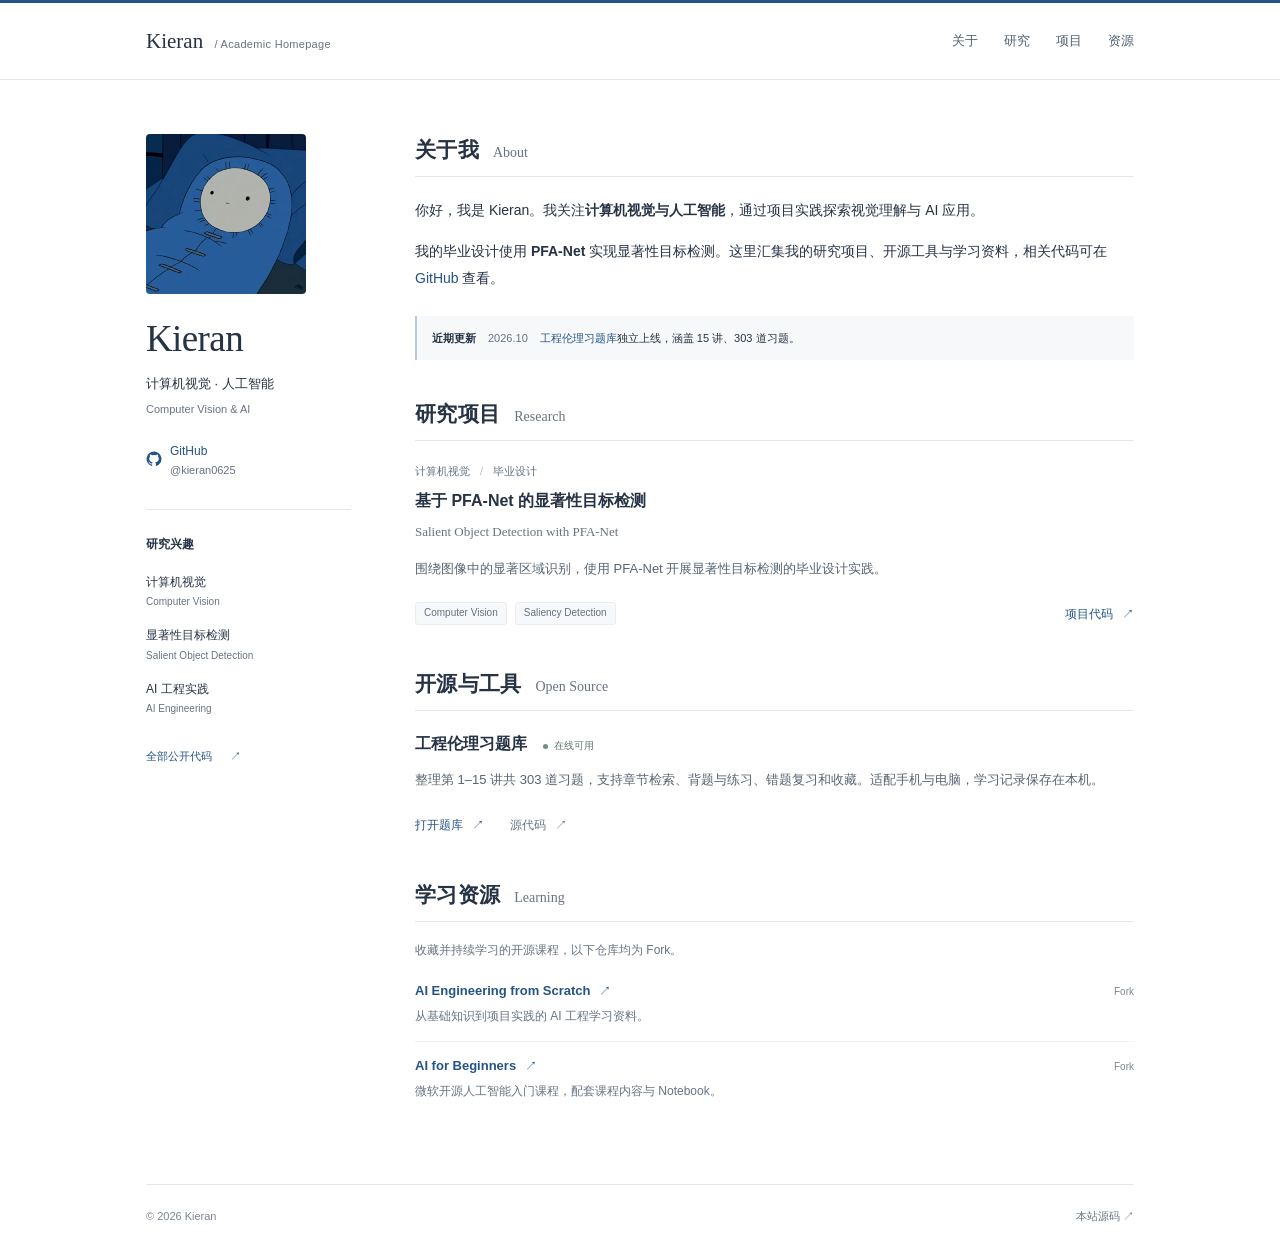
==== commit cb46938e: "Redesign personal website as an academic homepage" ====
--- a/index.html
+++ b/index.html
@@ -3,59 +3,105 @@
 <head>
   <meta charset="utf-8">
   <meta name="viewport" content="width=device-width, initial-scale=1">
-  <meta name="theme-color" content="#f6f5f0">
-  <meta name="description" content="Kieran 的个人主页，记录项目实践、AI 学习与在线工具。">
-  <title>Kieran · 个人主页</title>
+  <meta name="theme-color" content="#ffffff">
+  <meta name="description" content="Kieran 的学术主页，介绍计算机视觉、显著性目标检测方向的项目实践，以及 AI 学习资源与开源工具。">
+  <title>Kieran | 学术主页</title>
   <link rel="canonical" href="https://kieran0625.github.io/">
   <link rel="icon" href="./assets/favicon.svg" type="image/svg+xml">
   <link rel="stylesheet" href="./assets/home.css">
 </head>
 <body>
-  <a class="skip-link" href="#main">跳转到内容</a>
-  <header class="site-header wrap">
-    <a class="brand" href="./" aria-label="Kieran 个人主页"><span class="brand-mark">k.</span><span>Kieran</span></a>
-    <nav aria-label="主导航"><a href="#projects">项目</a><a href="#about">关于</a><a class="github-nav" href="https://github.com/kieran0625">GitHub <span aria-hidden="true">↗</span></a></nav>
+  <a class="skip-link" href="#main">跳转到主要内容</a>
+  <header class="site-header">
+    <div class="header-inner wrap">
+      <a class="wordmark" href="./" aria-label="Kieran 学术主页">Kieran<span class="wordmark-detail"> / Academic Homepage</span></a>
+      <nav aria-label="主导航">
+        <a href="#about">关于</a>
+        <a href="#research">研究</a>
+        <a href="#projects">项目</a>
+        <a href="#resources">资源</a>
+      </nav>
+    </div>
   </header>
-  <main id="main">
-    <section class="hero wrap" aria-labelledby="intro-title">
-      <div class="hero-copy">
-        <p class="eyebrow"><span></span>你好，我是</p>
-        <h1 id="intro-title">Kieran<span>.</span></h1>
-        <p class="hero-statement">保持好奇，把想法变成作品。</p>
-        <p class="hero-description">记录 AI 与计算机视觉的学习，<br class="desktop-break">也做一些日常用得上的小工具。</p>
-        <div class="hero-actions"><a class="button primary" href="#projects">探索我的项目 <span aria-hidden="true">↓</span></a><a class="text-link" href="https://github.com/kieran0625">在 GitHub 找到我 <span aria-hidden="true">↗</span></a></div>
+
+  <div class="page-layout wrap">
+    <aside class="profile" aria-labelledby="profile-name">
+      <div class="profile-heading">
+        <img class="profile-photo" src="./assets/profile.png" alt="Kieran 的 GitHub 头像" width="160" height="160" fetchpriority="high">
+        <div class="profile-identity">
+          <h1 id="profile-name">Kieran</h1>
+          <p class="profile-field">计算机视觉 · 人工智能</p>
+          <p class="profile-field-en" lang="en">Computer Vision &amp; AI</p>
+          <a class="profile-github" href="https://github.com/kieran0625">
+            <svg aria-hidden="true" viewBox="0 0 24 24" width="16" height="16" fill="currentColor"><path d="M12 .8a11.2 11.2 0 0 0-3.54 21.82c.56.1.77-.24.77-.54v-2.1c-3.13.68-3.79-1.33-3.79-1.33-.51-1.3-1.25-1.65-1.25-1.65-1.03-.7.08-.69.08-.69 1.13.08 1.73 1.16 1.73 1.16 1 1.72 2.64 1.22 3.28.93.1-.72.4-1.22.71-1.5-2.5-.29-5.12-1.25-5.12-5.54 0-1.22.44-2.22 1.16-3-.12-.28-.5-1.42.11-2.96 0 0 .95-.3 3.08 1.15a10.7 10.7 0 0 1 5.6 0c2.14-1.45 3.08-1.15 3.08-1.15.62 1.54.23 2.68.11 2.96.73.78 1.16 1.78 1.16 3 0 4.3-2.63 5.25-5.13 5.53.4.35.76 1.03.76 2.08v3.11c0 .3.2.65.78.54A11.2 11.2 0 0 0 12 .8Z"/></svg>
+            <span>GitHub <span class="handle">@kieran0625</span></span>
+          </a>
+        </div>
       </div>
-      <div class="identity-art" aria-hidden="true">
-        <div class="art-grid"></div><div class="art-orbit"></div>
-        <div class="art-paper"><span class="paper-caption">A WORK IN PROGRESS</span><span class="art-letter">K</span><span class="paper-footer">a little curiosity, every day.</span></div>
-        <div class="art-seal">✳</div><span class="art-note">LEARN. BUILD. SHARE.</span>
+      <div class="profile-details">
+        <section class="interests" aria-labelledby="interests-heading">
+          <h2 id="interests-heading">研究兴趣</h2>
+          <ul>
+            <li>计算机视觉<span lang="en">Computer Vision</span></li>
+            <li>显著性目标检测<span lang="en">Salient Object Detection</span></li>
+            <li>AI 工程实践<span lang="en">AI Engineering</span></li>
+          </ul>
+        </section>
+        <a class="sidebar-link" href="https://github.com/kieran0625?tab=repositories">全部公开代码 <span aria-hidden="true">↗</span></a>
       </div>
-      <div class="hero-footnote"><span>项目实践 <i>/</i> 学习记录 <i>/</i> 在线工具</span><a href="#projects" aria-label="向下查看项目">向下探索 <span aria-hidden="true">↓</span></a></div>
-    </section>
-    <section class="projects wrap section" id="projects" aria-labelledby="projects-title">
-      <div class="section-heading"><div><p class="eyebrow">01 / SELECTED WORK</p><h2 id="projects-title">做过的，正在做的。</h2></div><span class="section-note">从一个具体的问题开始。</span></div>
-      <a class="featured-project" href="./buaa-engineering-ethics/">
-        <div class="feature-copy"><span class="feature-tag"><span></span>在线学习工具</span><h3>工程伦理习题库</h3><p>把零散习题整理成随时可用的学习工具。<br>搜索、背题、练习，让每一次复习更从容。</p><span class="feature-cta">打开题库 <span aria-hidden="true">↗</span></span></div>
-        <div class="feature-side" aria-label="15 讲，303 道题"><div class="feature-stats"><div><strong>15</strong><span>课程章节</span></div><div><strong>303</strong><span>完整习题</span></div></div><span class="feature-detail">手机适配 <i>·</i> 错题复习 <i>·</i> 收藏记录</span></div>
-      </a>
-      <a class="project-row" href="https://github.com/kieran0625/Kieran-s-Graguation_Design-SOD">
-        <span class="project-icon" aria-hidden="true"><svg viewBox="0 0 36 36" fill="none"><path d="M12 5H5v7m19-7h7v7M5 24v7h7m19-7v7h-7" stroke="currentColor" stroke-width="1.5"/><circle cx="18" cy="18" r="7" stroke="currentColor" stroke-width="1.5"/><circle cx="18" cy="18" r="2" fill="currentColor"/></svg></span>
-        <div><span class="project-category">计算机视觉 · 毕业设计</span><h3>显著性目标检测</h3><p>使用 PFA-Net 实现显著性目标检测的项目实践。</p></div><span class="row-link">查看项目 <span aria-hidden="true">↗</span></span>
-      </a>
-    </section>
-    <section class="learning wrap section" id="learning" aria-labelledby="learning-title">
-      <div class="section-heading"><div><p class="eyebrow">02 / LEARNING SHELF</p><h2 id="learning-title">给好奇心留一个书架。</h2></div><span class="section-note">收藏与学习的开源资料 · Fork</span></div>
-      <div class="learning-list">
-        <a href="https://github.com/kieran0625/ai-engineering-from-scratch" class="learning-row"><span class="list-number">01</span><div><h3>AI Engineering from Scratch</h3><p>从基础到实践，系统学习 AI 工程。</p></div><span class="learning-label">AI 工程</span><span class="row-arrow" aria-hidden="true">↗</span></a>
-        <a href="https://github.com/kieran0625/AI-For-Beginners" class="learning-row"><span class="list-number">02</span><div><h3>AI for Beginners</h3><p>以课程与 Notebook 逐步建立人工智能基础。</p></div><span class="learning-label">人工智能基础</span><span class="row-arrow" aria-hidden="true">↗</span></a>
-        <a href="https://github.com/kieran0625/gathered-scenes-zine-skill" class="learning-row"><span class="list-number">03</span><div><h3>Gathered Scenes Zine</h3><p>探索照片、视觉表达与 Agent Skills 的结合。</p></div><span class="learning-label">创意工具</span><span class="row-arrow" aria-hidden="true">↗</span></a>
-      </div>
-    </section>
-    <section class="about wrap section" id="about" aria-labelledby="about-title">
-      <div><p class="eyebrow">03 / A LITTLE ABOUT ME</p><h2 id="about-title">在这里，<br>留下学习的轨迹。</h2></div>
-      <div class="about-copy"><p>我是 Kieran。这个个人空间收录我的项目实践、学习资料和在线工具。</p><p>从计算机视觉项目，到 AI 学习笔记，再到一份可以随时打开的题库——让学过的知识，留下可以回看的痕迹。</p><a class="text-link" href="https://github.com/kieran0625">更多项目与动态 <span aria-hidden="true">↗</span></a></div>
-    </section>
-  </main>
-  <footer class="site-footer wrap"><span>© 2026 Kieran</span><span>保持好奇，慢慢积累。</span><a href="https://github.com/kieran0625">@kieran0625 <span aria-hidden="true">↗</span></a></footer>
+    </aside>
+
+    <main id="main" tabindex="-1">
+      <section id="about" class="content-section about" aria-labelledby="about-heading">
+        <div class="section-heading"><h2 id="about-heading">关于我</h2><span lang="en">About</span></div>
+        <p>你好，我是 Kieran。我关注<strong>计算机视觉与人工智能</strong>，通过项目实践探索视觉理解与 AI 应用。</p>
+        <p>我的毕业设计使用 <strong>PFA-Net</strong> 实现显著性目标检测。这里汇集我的研究项目、开源工具与学习资料，相关代码可在 <a href="https://github.com/kieran0625">GitHub</a> 查看。</p>
+        <div class="news-note"><span class="news-label">近期更新</span><time datetime="2026-10">2026.10</time><p><a href="https://kieran0625.github.io/buaa-engineering-ethics/">工程伦理习题库</a>独立上线，涵盖 15 讲、303 道习题。</p></div>
+      </section>
+
+      <section id="research" class="content-section" aria-labelledby="research-heading">
+        <div class="section-heading"><h2 id="research-heading">研究项目</h2><span lang="en">Research</span></div>
+        <article class="research-entry">
+          <p class="entry-category">计算机视觉 <span aria-hidden="true">/</span> 毕业设计</p>
+          <h3>基于 PFA-Net 的显著性目标检测</h3>
+          <p class="entry-subtitle" lang="en">Salient Object Detection with PFA-Net</p>
+          <p class="entry-description">围绕图像中的显著区域识别，使用 PFA-Net 开展显著性目标检测的毕业设计实践。</p>
+          <div class="entry-footer">
+            <ul class="keywords" aria-label="研究关键词"><li>Computer Vision</li><li>Saliency Detection</li></ul>
+            <a class="text-link" href="https://github.com/kieran0625/Kieran-s-Graguation_Design-SOD">项目代码 <span aria-hidden="true">↗</span></a>
+          </div>
+        </article>
+      </section>
+
+      <section id="projects" class="content-section" aria-labelledby="projects-heading">
+        <div class="section-heading"><h2 id="projects-heading">开源与工具</h2><span lang="en">Open Source</span></div>
+        <article class="tool-entry">
+          <div class="tool-heading"><h3>工程伦理习题库</h3><span class="status"><span aria-hidden="true"></span>在线可用</span></div>
+          <p class="entry-description">整理第 1–15 讲共 303 道习题，支持章节检索、背题与练习、错题复习和收藏。适配手机与电脑，学习记录保存在本机。</p>
+          <div class="tool-links">
+            <a class="text-link featured-project" href="https://kieran0625.github.io/buaa-engineering-ethics/">打开题库 <span aria-hidden="true">↗</span></a>
+            <a class="text-link secondary-link" href="https://github.com/kieran0625/buaa-engineering-ethics">源代码 <span aria-hidden="true">↗</span></a>
+          </div>
+        </article>
+      </section>
+
+      <section id="resources" class="content-section" aria-labelledby="resources-heading">
+        <div class="section-heading"><h2 id="resources-heading">学习资源</h2><span lang="en">Learning</span></div>
+        <p class="section-intro">收藏并持续学习的开源课程，以下仓库均为 Fork。</p>
+        <ul class="resource-list">
+          <li>
+            <div><h3><a href="https://github.com/kieran0625/ai-engineering-from-scratch">AI Engineering from Scratch <span aria-hidden="true">↗</span></a></h3><p>从基础知识到项目实践的 AI 工程学习资料。</p></div>
+            <span class="resource-type">Fork</span>
+          </li>
+          <li>
+            <div><h3><a href="https://github.com/kieran0625/AI-For-Beginners">AI for Beginners <span aria-hidden="true">↗</span></a></h3><p>微软开源人工智能入门课程，配套课程内容与 Notebook。</p></div>
+            <span class="resource-type">Fork</span>
+          </li>
+        </ul>
+      </section>
+    </main>
+  </div>
+
+  <footer class="site-footer wrap"><span>© 2026 Kieran</span><a href="https://github.com/kieran0625/kieran0625.github.io">本站源码 <span aria-hidden="true">↗</span></a></footer>
 </body>
 </html>
--- a/assets/home.css
+++ b/assets/home.css
@@ -1,6 +1,147 @@
-:root{--paper:#f6f5f0;--ink:#252e29;--muted:#6c746c;--green:#234e3a;--line:#dedfd5;--accent:#d9ad58;font-family:-apple-system,BlinkMacSystemFont,"Segoe UI","PingFang SC","Hiragino Sans GB","Microsoft YaHei",sans-serif;color-scheme:light}
-*{box-sizing:border-box}html{scroll-behavior:smooth;scroll-padding-top:28px}body{margin:0;background:var(--paper);color:var(--ink);font-size:15px;line-height:1.7}a{color:inherit;text-decoration:none}a:focus-visible{outline:3px solid #af8031;outline-offset:6px;border-radius:3px}::selection{background:#dce7d7}.wrap{max-width:1180px;margin-inline:auto;padding-inline:36px}.skip-link{position:fixed;left:16px;top:-80px;padding:12px 20px;background:var(--green);color:white;z-index:10}.skip-link:focus{top:10px}.site-header{display:flex;justify-content:space-between;align-items:center;height:105px;position:relative}.site-header:after{content:"";position:absolute;bottom:0;left:36px;right:36px;border-bottom:1px solid var(--line)}.brand{display:inline-flex;align-items:center;gap:12px;font-size:19px;font-weight:600;letter-spacing:-.3px}.brand-mark{display:grid;place-items:center;width:34px;height:34px;border-radius:50%;background:var(--green);color:var(--paper);font-family:Georgia,serif;font-size:26px;line-height:1;padding-bottom:4px}.site-header nav{display:flex;gap:34px;align-items:center;font-size:13px}.site-header nav a{padding-block:9px}.site-header nav a:hover{color:var(--green)}.github-nav{display:inline-flex;gap:10px}.hero{display:grid;grid-template-columns:minmax(0,1fr) 370px;gap:25px;padding-top:78px}.eyebrow{display:flex;align-items:center;gap:10px;font-size:10px;letter-spacing:1.7px;color:var(--muted);font-weight:500;margin:0 0 17px}.hero .eyebrow{font-size:13px;letter-spacing:1px}.hero .eyebrow>span{display:block;width:22px;height:1px;background:var(--green)}h1{font-family:Georgia,"Times New Roman",serif;font-size:112px;font-weight:400;line-height:1.05;letter-spacing:-5px;margin:0 0 22px}h1>span{color:var(--green)}.hero-statement{font-size:28px;font-weight:500;letter-spacing:.5px;margin:0 0 17px;line-height:1.5}.hero-description{font-size:15px;color:var(--muted);line-height:1.9;margin:0}.hero-actions{display:flex;align-items:center;gap:27px;margin-top:32px}.button{display:inline-flex;align-items:center;justify-content:center;gap:26px;padding:12px 21px;border-radius:5px;font-size:13px;min-height:46px;transition:background .2s,transform .2s}.primary{color:#f6f5f0;background:var(--green)}.primary:hover{background:#173c2b;transform:translateY(-2px)}.text-link{display:inline-flex;gap:12px;align-items:center;font-size:13px;border-bottom:1px solid #b4bbb0;padding-bottom:4px}.text-link:hover{border-color:var(--green);color:var(--green)}.identity-art{height:370px;position:relative;align-self:center;isolation:isolate}.art-grid{position:absolute;inset:25px 0 15px;background-image:radial-gradient(#c6ccbf 1px,transparent 1px);background-size:19px 19px;mask-image:radial-gradient(ellipse,#000 20%,transparent 72%)}.art-orbit{position:absolute;inset:20px 9px 22px;border:1px solid #d9dcd0;border-radius:50%;transform:rotate(-30deg)}.art-paper{position:absolute;top:43px;left:66px;width:242px;height:266px;background:#e9ecdf;border:1px solid #d7ddcc;transform:rotate(-7deg);box-shadow:10px 16px 0 #e2e6d955;display:flex;align-items:center;flex-direction:column;justify-content:center;gap:6px}.art-letter{font-family:Georgia,serif;color:var(--green);font-size:170px;line-height:1;letter-spacing:-8px;margin-right:8px}.paper-caption{font-size:8px;letter-spacing:2px;color:#6e7b67}.paper-footer{font:italic 12px Georgia,serif;color:#697760}.art-seal{position:absolute;bottom:52px;right:13px;width:82px;height:82px;display:grid;place-items:center;background:var(--accent);border-radius:50%;color:var(--green);font-size:64px;line-height:1;padding-bottom:5px;transform:rotate(12deg)}.art-note{position:absolute;bottom:2px;left:64px;font-size:9px;letter-spacing:2.2px;color:#8a9183}.hero-footnote{grid-column:1/-1;display:flex;justify-content:space-between;border-bottom:1px solid var(--line);padding:45px 0 25px;margin-top:12px;color:#818779;font-size:10px;letter-spacing:1px}.hero-footnote i{font-style:normal;color:#b1b7aa;margin:0 14px}.hero-footnote a{display:inline-flex;gap:12px}.section{padding-top:66px;scroll-margin-top:25px}.section-heading{display:flex;align-items:flex-end;justify-content:space-between;gap:24px;margin-bottom:28px}.section-heading .eyebrow{margin-bottom:9px}h2{font-size:27px;font-weight:500;letter-spacing:.3px;line-height:1.5;margin:0}.section-note{color:#898e82;font-size:11px;padding-bottom:5px}.featured-project{display:grid;grid-template-columns:1.3fr 1fr;gap:24px;padding:35px 40px;background:var(--green);color:var(--paper);border-radius:12px;transition:background .2s}.featured-project:hover{background:#1b432f}.feature-tag{display:inline-flex;align-items:center;gap:7px;font-size:10px;color:#dce8d9;letter-spacing:.5px}.feature-tag>span{width:5px;height:5px;border-radius:50%;background:#d9ad58}.featured-project h3{font-size:27px;font-weight:500;margin:17px 0 11px;letter-spacing:1px}.feature-copy>p{color:#becdc0;font-size:12px;line-height:1.9;margin:0}.feature-cta{display:inline-flex;align-items:center;gap:27px;font-size:12px;margin-top:24px;border-bottom:1px solid #75957d;padding-bottom:5px}.feature-side{display:flex;flex-direction:column;justify-content:center;align-items:center;border-left:1px solid #50705a;margin:12px 0 12px 10px;padding-left:30px}.feature-stats{display:flex;gap:48px}.feature-stats>div{display:flex;flex-direction:column}.feature-stats strong{font:400 64px/1.2 Georgia,serif;letter-spacing:-2px;color:#edf2dc;font-variant-numeric:lining-nums}.feature-stats span{font-size:10px;color:#becdc0;margin-top:6px}.feature-detail{font-size:10px;letter-spacing:.3px;color:#9cb5a1;margin-top:28px}.feature-detail i{font-style:normal;margin:0 7px}.project-row{display:flex;align-items:center;gap:22px;border-bottom:1px solid var(--line);padding:29px 3px 27px}.project-icon{width:60px;height:60px;display:grid;place-items:center;background:#e9ebe2;border:1px solid #dfe3d6;border-radius:10px;flex-shrink:0;color:#567047}.project-icon svg{width:32px;height:32px}.project-category{font-size:9px;color:#838b7c;letter-spacing:.5px}h3{font-size:17px;font-weight:500;line-height:1.5;margin:4px 0 5px}.project-row p{font-size:12px;color:var(--muted);margin:0}.row-link{margin-left:auto;display:flex;gap:20px;white-space:nowrap;font-size:11px;color:#6d7a66}.project-row:hover h3,.learning-row:hover h3{color:#447448}.learning-list{border-top:1px solid var(--line)}.learning-row{display:grid;grid-template-columns:30px minmax(0,1fr) 115px 24px;align-items:center;gap:24px;border-bottom:1px solid var(--line);padding:23px 3px}.list-number{font:11px Georgia,serif;color:#929a89}.learning-row h3{font-size:16px;margin:0 0 6px;overflow-wrap:anywhere}.learning-row p{font-size:12px;color:var(--muted);margin:0}.learning-label{font-size:10px;color:#77856e;justify-self:end}.row-arrow{font-size:18px;justify-self:end;color:#6d7a66}.about{display:grid;grid-template-columns:1fr 1fr;gap:80px;margin-top:5px;padding-top:72px;padding-bottom:72px}.about .eyebrow{margin-bottom:20px}.about h2{font-size:30px;line-height:1.65}.about-copy{padding-top:29px}.about-copy p{font-size:13px;color:var(--muted);line-height:2;margin:0 0 13px}.about-copy .text-link{margin-top:13px;font-size:12px}.site-footer{height:88px;display:flex;align-items:center;justify-content:space-between;color:#92978c;font-size:10px;position:relative}.site-footer:before{content:"";position:absolute;top:0;left:36px;right:36px;border-top:1px solid var(--line)}.site-footer a{color:#75826c}
-@media(max-width:1000px){.hero{grid-template-columns:minmax(0,1fr) 300px;gap:8px;padding-top:62px}h1{font-size:98px}.hero-statement{font-size:24px}.identity-art{transform:scale(.86);transform-origin:center right;width:330px;justify-self:end}.feature-stats{gap:30px}.featured-project{padding:30px}.feature-stats strong{font-size:57px}.feature-detail{font-size:9px;white-space:nowrap}.about{gap:50px}}
-@media(max-width:760px){.wrap{padding-inline:25px}.site-header{height:87px}.site-header:after,.site-footer:before{left:25px;right:25px}.site-header nav{gap:24px}.hero{grid-template-columns:1fr;padding-top:49px}.identity-art{display:none}h1{font-size:100px}.hero-statement{font-size:27px}.hero-description{font-size:14px}.hero-footnote{padding-top:35px;margin-top:2px}.section{padding-top:46px}.section-heading{align-items:flex-start;flex-direction:column;gap:10px;margin-bottom:23px}.section-note{padding:0}.featured-project{grid-template-columns:1fr;gap:22px;padding:28px}.feature-side{border-left:0;border-top:1px solid #50705a;align-items:flex-start;margin:0;padding:22px 0 0}.feature-stats{gap:50px}.feature-stats strong{font-size:48px}.feature-detail{margin-top:19px;font-size:10px}.project-row{gap:16px}.project-icon{width:46px;height:46px}.row-link{font-size:0;gap:0}.row-link>span{font-size:21px}.learning-row{grid-template-columns:20px minmax(0,1fr) 22px;gap:14px;padding:21px 0}.learning-label{display:none}.learning-row h3{font-size:15px}.about{grid-template-columns:1fr;gap:13px;padding-bottom:46px}.about h2{font-size:28px}.about-copy{padding-top:5px}.site-footer{height:auto;min-height:88px;gap:16px;flex-wrap:wrap;padding-block:24px}.site-footer>span:nth-child(2){display:none}}
-@media(max-width:390px){.wrap{padding-inline:20px}.site-header:after,.site-footer:before{left:20px;right:20px}.site-header nav{gap:17px;font-size:12px}.brand{font-size:17px;gap:9px}.brand-mark{width:30px;height:30px;font-size:24px}h1{font-size:87px}.hero-statement{font-size:22px}.hero-actions{gap:19px}.button{padding:11px 16px;gap:13px;font-size:12px}.hero-actions .text-link{font-size:11px;gap:8px}.hero-footnote{font-size:9px;letter-spacing:0}.hero-footnote i{margin:0 8px}.hero-footnote a{gap:6px}h2{font-size:23px}.featured-project{padding:24px}.featured-project h3{font-size:24px}.feature-stats{gap:43px}.project-row{gap:12px}.project-row h3{font-size:16px}.project-row p{font-size:11px}.project-icon{width:40px;height:40px}.learning-row{gap:10px}.learning-row p{font-size:11px}.about h2{font-size:26px}}
-@media(prefers-reduced-motion:reduce){html{scroll-behavior:auto}*{transition:none!important}}
+:root {
+  color-scheme: light;
+  --ink: #263344;
+  --muted: #687382;
+  --blue: #245486;
+  --line: #e4e8ed;
+  --soft: #f6f8fa;
+  font-family: -apple-system, BlinkMacSystemFont, "Segoe UI", "PingFang SC", "Hiragino Sans GB", "Microsoft YaHei", sans-serif;
+}
+
+* { box-sizing: border-box; }
+html { scroll-behavior: smooth; scroll-padding-top: 30px; }
+body { margin: 0; border-top: 3px solid var(--blue); background: #fff; color: var(--ink); font-size: 14px; line-height: 1.85; }
+a { color: var(--blue); text-decoration: none; text-underline-offset: 4px; }
+a:hover { text-decoration: underline; }
+a:focus-visible { outline: 2px solid var(--blue); outline-offset: 5px; border-radius: 2px; }
+::selection { background: #e0eaf5; }
+strong { font-weight: 600; }
+p { margin: 0 0 14px; }
+svg { flex-shrink: 0; }
+.wrap { max-width: 1060px; margin-inline: auto; padding-inline: 36px; }
+.skip-link { position: fixed; top: -100px; left: 16px; padding: 10px 18px; color: #fff; background: var(--blue); z-index: 10; }
+.skip-link:focus { top: 12px; }
+.site-header { border-bottom: 1px solid var(--line); }
+.header-inner { min-height: 76px; display: flex; align-items: center; justify-content: space-between; gap: 28px; }
+.wordmark { color: var(--ink); font-family: Georgia, "Times New Roman", serif; font-size: 21px; }
+.wordmark:hover { text-decoration: none; }
+.wordmark-detail { margin-left: 8px; font-family: -apple-system, BlinkMacSystemFont, "Segoe UI", sans-serif; font-size: 11px; letter-spacing: .3px; color: var(--muted); }
+nav { display: flex; gap: 26px; font-size: 13px; }
+nav a { color: #526070; padding-block: 12px; }
+nav a:hover { color: var(--blue); }
+.page-layout { display: grid; grid-template-columns: 205px minmax(0, 1fr); gap: 64px; padding-top: 54px; padding-bottom: 68px; }
+.profile { min-width: 0; }
+.profile-photo { display: block; width: 160px; height: 160px; object-fit: cover; border-radius: 4px; }
+h1 { font: 400 37px/1.2 Georgia, "Times New Roman", serif; letter-spacing: -.6px; margin: 23px 0 11px; }
+.profile-field { font-size: 13px; margin-bottom: 0; }
+.profile-field-en { color: var(--muted); font-size: 11px; margin-top: 3px; margin-bottom: 20px; }
+.profile-github { display: inline-flex; gap: 8px; align-items: center; font-size: 12px; }
+.handle { display: block; font-size: 11px; color: var(--muted); line-height: 1.5; }
+.profile-details { margin-top: 31px; border-top: 1px solid var(--line); padding-top: 23px; }
+.interests h2 { font-size: 12px; font-weight: 600; margin: 0 0 15px; }
+.interests ul { list-style: none; padding: 0; margin: 0; }
+.interests li { font-size: 12px; margin-bottom: 13px; }
+.interests li span { display: block; color: var(--muted); font-size: 10px; }
+.sidebar-link { display: inline-flex; align-items: center; gap: 18px; font-size: 11px; margin-top: 14px; }
+main { min-width: 0; }
+main:focus { outline: none; }
+.content-section + .content-section { margin-top: 38px; }
+.section-heading { display: flex; align-items: baseline; gap: 14px; padding-bottom: 10px; margin-bottom: 20px; border-bottom: 1px solid var(--line); }
+.section-heading h2 { margin: 0; font-size: 21px; line-height: 1.5; font-weight: 600; letter-spacing: .3px; }
+.section-heading > span { color: var(--muted); font-family: Georgia, "Times New Roman", serif; font-size: 14px; }
+.about > p { line-height: 1.95; }
+.news-note { display: grid; grid-template-columns: auto auto minmax(0, 1fr); align-items: baseline; column-gap: 12px; background: var(--soft); padding: 12px 15px; margin-top: 23px; font-size: 11px; border-left: 2px solid #b7c9de; }
+.news-label { font-weight: 600; }
+.news-note time { color: var(--muted); font-variant-numeric: tabular-nums; }
+.news-note p { margin: 0; }
+.entry-category { font-size: 11px; color: var(--muted); margin-bottom: 7px; }
+.entry-category > span { margin-inline: 7px; color: #b6bec7; }
+h3 { font-size: 16px; line-height: 1.6; font-weight: 600; margin: 0 0 6px; }
+.entry-subtitle { color: var(--muted); font-family: Georgia, "Times New Roman", serif; font-size: 13px; margin-bottom: 13px; }
+.entry-description { font-size: 13px; color: #596573; line-height: 1.9; margin-bottom: 16px; }
+.entry-footer { display: flex; flex-wrap: wrap; align-items: center; justify-content: space-between; column-gap: 18px; row-gap: 10px; }
+.keywords { display: flex; flex-wrap: wrap; gap: 8px; list-style: none; padding: 0; margin: 0; }
+.keywords li { background: var(--soft); color: #627183; border: 1px solid #e8edf2; border-radius: 3px; padding: 1px 8px; font-size: 10px; }
+.text-link { display: inline-flex; gap: 9px; align-items: center; min-height: 32px; font-size: 12px; }
+.tool-heading { display: flex; align-items: baseline; flex-wrap: wrap; gap: 16px; margin-bottom: 6px; }
+.status { display: inline-flex; align-items: center; gap: 6px; font-size: 10px; color: #5b746b; }
+.status > span { width: 5px; height: 5px; border-radius: 50%; background: #699483; }
+.tool-links { display: flex; gap: 26px; }
+.secondary-link { color: var(--muted); }
+.section-intro { color: var(--muted); font-size: 12px; margin-top: -3px; margin-bottom: 6px; }
+.resource-list { list-style: none; padding: 0; margin: 0; }
+.resource-list li { display: flex; justify-content: space-between; align-items: baseline; gap: 18px; padding: 14px 0; }
+.resource-list li + li { border-top: 1px solid #eff1f4; }
+.resource-list h3 { font-size: 13px; overflow-wrap: anywhere; margin-bottom: 3px; }
+.resource-list h3 span { margin-left: 5px; font-size: 12px; font-weight: 400; }
+.resource-list p { font-size: 12px; color: var(--muted); margin: 0; }
+.resource-type { color: #7b8693; font-size: 10px; flex-shrink: 0; }
+.site-footer { display: flex; justify-content: space-between; gap: 20px; padding-block: 22px 28px; color: #7a8592; font-size: 11px; position: relative; }
+.site-footer::before { content: ""; position: absolute; top: 0; left: 36px; right: 36px; border-top: 1px solid var(--line); }
+.site-footer a { color: #697787; }
+
+@media (max-width: 900px) {
+  .page-layout { grid-template-columns: 180px minmax(0, 1fr); gap: 40px; }
+  .wordmark-detail { display: none; }
+  .news-note { grid-template-columns: auto 1fr; row-gap: 4px; }
+  .news-note p { grid-column: 1 / -1; }
+}
+
+@media (max-width: 680px) {
+  .wrap { padding-inline: 24px; }
+  .header-inner { min-height: 66px; gap: 18px; }
+  nav { gap: 20px; font-size: 12px; }
+  .page-layout { grid-template-columns: 1fr; gap: 34px; padding-top: 32px; padding-bottom: 45px; }
+  .profile-heading { display: flex; align-items: center; gap: 23px; }
+  .profile-photo { width: 116px; height: 116px; }
+  h1 { font-size: 33px; margin: 0 0 7px; }
+  .profile-field { font-size: 12px; }
+  .profile-field-en { font-size: 10px; margin-bottom: 10px; }
+  .profile-github { font-size: 11px; }
+  .handle { display: inline; font-size: 10px; margin-left: 3px; }
+  .profile-details { margin-top: 23px; padding-top: 17px; }
+  .interests h2 { font-size: 11px; margin-bottom: 11px; }
+  .interests ul { display: flex; flex-wrap: wrap; gap: 14px 26px; }
+  .interests li { margin: 0; font-size: 11px; }
+  .interests li span { font-size: 9px; }
+  .sidebar-link { margin-top: 16px; }
+  .section-heading { margin-bottom: 16px; padding-bottom: 9px; }
+  .section-heading h2 { font-size: 20px; }
+  .section-heading > span { font-size: 13px; }
+  .content-section + .content-section { margin-top: 33px; }
+  .site-footer::before { left: 24px; right: 24px; }
+}
+
+@media (max-width: 380px) {
+  .wrap { padding-inline: 20px; }
+  .header-inner { gap: 15px; }
+  .wordmark { font-size: 20px; }
+  nav { gap: 16px; }
+  .profile-heading { gap: 18px; }
+  .profile-photo { width: 98px; height: 98px; }
+  h1 { font-size: 30px; }
+  .profile-field { font-size: 11px; }
+  .profile-field-en { font-size: 9px; }
+  .handle { display: block; margin-left: 0; }
+  .interests ul { gap: 12px 22px; }
+  .site-footer::before { left: 20px; right: 20px; }
+}
+
+@media (prefers-reduced-motion: reduce) {
+  html { scroll-behavior: auto; }
+}
+
+@media print {
+  body { border-top: 0; font-size: 11pt; }
+  .site-header, .skip-link, .sidebar-link, .site-footer { display: none; }
+  .wrap { max-width: none; padding-inline: 0; }
+  .page-layout { grid-template-columns: 155px minmax(0, 1fr); gap: 30px; padding-block: 0; }
+  .profile-photo { width: 125px; height: 125px; }
+  .profile-heading { display: block; }
+  h1 { margin-top: 15px; }
+  .interests ul { display: block; }
+  .interests li { margin-bottom: 12px; }
+  .content-section { break-inside: avoid; }
+  .content-section + .content-section { margin-top: 24px; }
+  a { color: inherit; }
+}
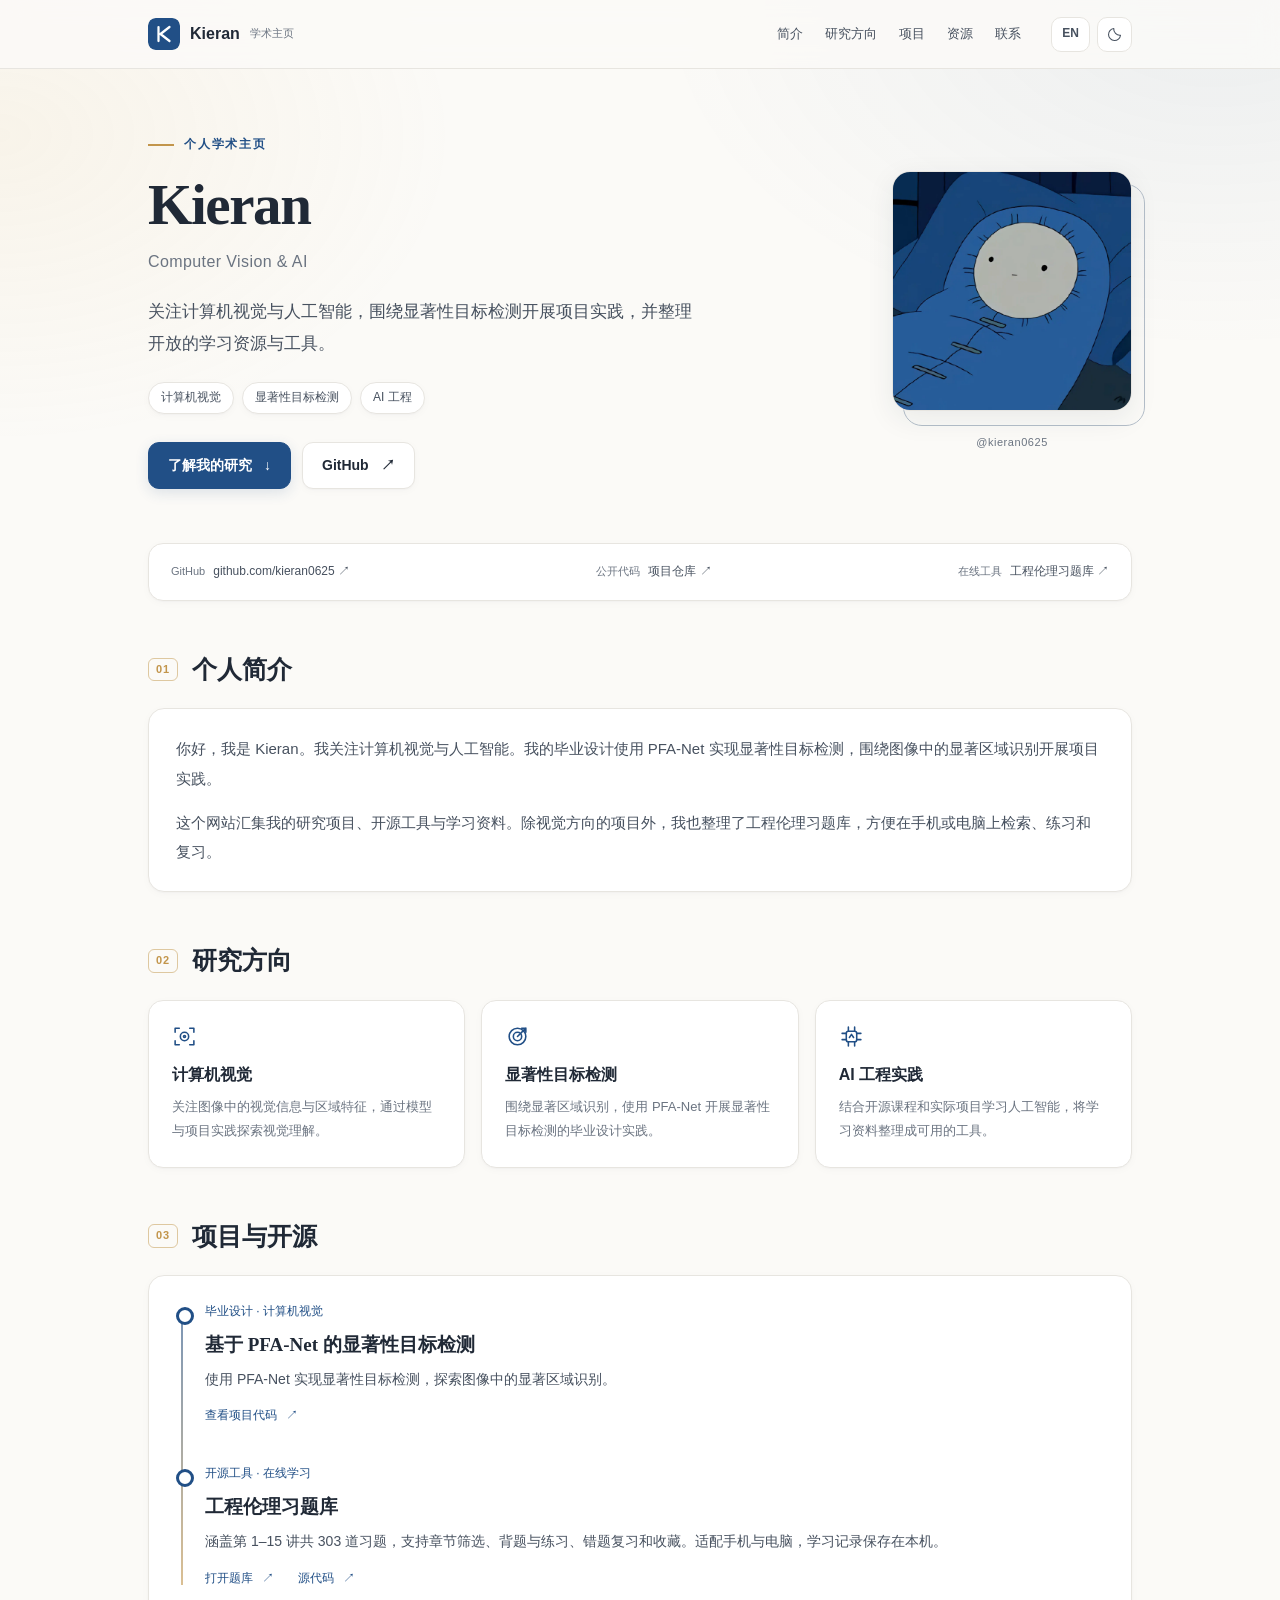
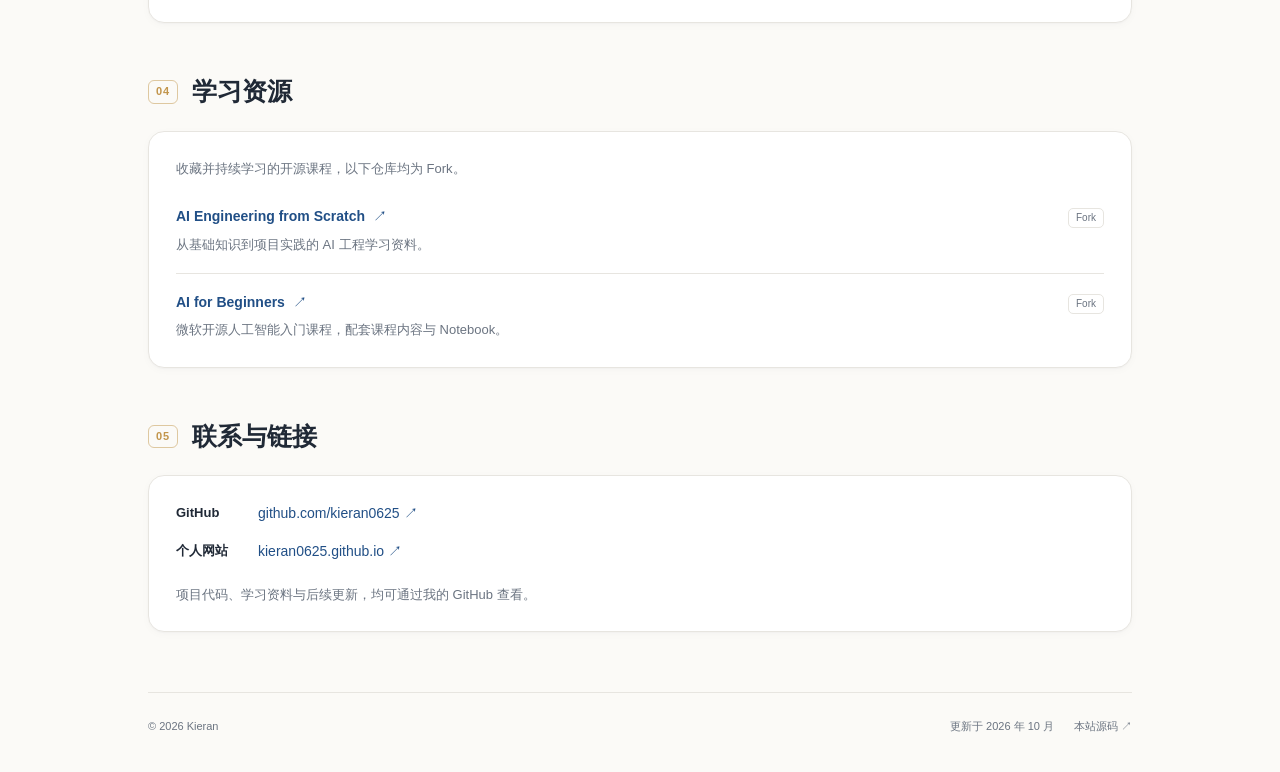
==== commit 6d8066ca: "Add reference-inspired academic layout and modern blue identity" ====
--- a/index.html
+++ b/index.html
@@ -3,105 +3,142 @@
 <head>
   <meta charset="utf-8">
   <meta name="viewport" content="width=device-width, initial-scale=1">
-  <meta name="theme-color" content="#ffffff">
-  <meta name="description" content="Kieran 的学术主页，介绍计算机视觉、显著性目标检测方向的项目实践，以及 AI 学习资源与开源工具。">
+  <meta name="theme-color" content="#fbfaf7">
+  <meta name="description" content="Kieran 的学术主页：计算机视觉、显著性目标检测项目、AI 学习资源与开源工具。">
   <title>Kieran | 学术主页</title>
   <link rel="canonical" href="https://kieran0625.github.io/">
   <link rel="icon" href="./assets/favicon.svg" type="image/svg+xml">
   <link rel="stylesheet" href="./assets/home.css">
+  <script src="./assets/home.js" defer></script>
 </head>
 <body>
-  <a class="skip-link" href="#main">跳转到主要内容</a>
+  <a data-zh="跳转到主要内容" data-en="Skip to content" class="skip-link" href="#main">跳转到主要内容</a>
   <header class="site-header">
     <div class="header-inner wrap">
-      <a class="wordmark" href="./" aria-label="Kieran 学术主页">Kieran<span class="wordmark-detail"> / Academic Homepage</span></a>
-      <nav aria-label="主导航">
-        <a href="#about">关于</a>
-        <a href="#research">研究</a>
-        <a href="#projects">项目</a>
-        <a href="#resources">资源</a>
+      <a class="brand" href="./" aria-label="Kieran 首页">
+        <img src="./assets/favicon.svg" width="32" height="32" alt="">
+        <span>Kieran</span>
+        <small data-zh="学术主页" data-en="Academic Homepage">学术主页</small>
+      </a>
+      <nav aria-label="主导航" data-aria-zh="主导航" data-aria-en="Main navigation">
+        <a data-zh="简介" data-en="About" href="#about">简介</a>
+        <a data-zh="研究方向" data-en="Research" href="#research">研究方向</a>
+        <a data-zh="项目" data-en="Projects" href="#projects">项目</a>
+        <a data-zh="资源" data-en="Resources" href="#resources">资源</a>
+        <a data-zh="联系" data-en="Contact" href="#contact">联系</a>
       </nav>
+      <div class="header-tools">
+        <button type="button" id="language-toggle" class="icon-button language-toggle" aria-label="Switch to English" hidden>EN</button>
+        <button type="button" id="theme-toggle" class="icon-button" aria-label="切换深色模式" aria-pressed="false" hidden>
+          <svg viewBox="0 0 24 24" width="25" height="25" fill="none" stroke="currentColor" stroke-width="1.5" stroke-linecap="round" stroke-linejoin="round" aria-hidden="true"><path d="M20.5 13A8.5 8.5 0 0 1 11 3.5 8.5 8.5 0 1 0 20.5 13Z"/></svg>
+        </button>
+      </div>
     </div>
   </header>
 
-  <div class="page-layout wrap">
-    <aside class="profile" aria-labelledby="profile-name">
-      <div class="profile-heading">
-        <img class="profile-photo" src="./assets/profile.png" alt="Kieran 的 GitHub 头像" width="160" height="160" fetchpriority="high">
-        <div class="profile-identity">
-          <h1 id="profile-name">Kieran</h1>
-          <p class="profile-field">计算机视觉 · 人工智能</p>
-          <p class="profile-field-en" lang="en">Computer Vision &amp; AI</p>
-          <a class="profile-github" href="https://github.com/kieran0625">
-            <svg aria-hidden="true" viewBox="0 0 24 24" width="16" height="16" fill="currentColor"><path d="M12 .8a11.2 11.2 0 0 0-3.54 21.82c.56.1.77-.24.77-.54v-2.1c-3.13.68-3.79-1.33-3.79-1.33-.51-1.3-1.25-1.65-1.25-1.65-1.03-.7.08-.69.08-.69 1.13.08 1.73 1.16 1.73 1.16 1 1.72 2.64 1.22 3.28.93.1-.72.4-1.22.71-1.5-2.5-.29-5.12-1.25-5.12-5.54 0-1.22.44-2.22 1.16-3-.12-.28-.5-1.42.11-2.96 0 0 .95-.3 3.08 1.15a10.7 10.7 0 0 1 5.6 0c2.14-1.45 3.08-1.15 3.08-1.15.62 1.54.23 2.68.11 2.96.73.78 1.16 1.78 1.16 3 0 4.3-2.63 5.25-5.13 5.53.4.35.76 1.03.76 2.08v3.11c0 .3.2.65.78.54A11.2 11.2 0 0 0 12 .8Z"/></svg>
-            <span>GitHub <span class="handle">@kieran0625</span></span>
-          </a>
+  <main id="main" class="wrap" tabindex="-1">
+    <div class="hero">
+      <div class="hero-copy">
+        <p data-zh="个人学术主页" data-en="Academic Homepage" class="eyebrow">个人学术主页</p>
+        <h1 class="serif">Kieran<span class="name-subtitle" lang="en">Computer Vision &amp; AI</span></h1>
+        <p data-zh="关注计算机视觉与人工智能，围绕显著性目标检测开展项目实践，并整理开放的学习资源与工具。" data-en="I explore computer vision and artificial intelligence through projects in salient object detection, open learning resources, and practical tools." class="hero-description">关注计算机视觉与人工智能，围绕显著性目标检测开展项目实践，并整理开放的学习资源与工具。</p>
+        <ul class="chips" aria-label="研究关键词" data-aria-zh="研究关键词" data-aria-en="Research keywords">
+          <li data-zh="计算机视觉" data-en="Computer Vision">计算机视觉</li>
+          <li data-zh="显著性目标检测" data-en="Salient Object Detection">显著性目标检测</li>
+          <li data-zh="AI 工程" data-en="AI Engineering">AI 工程</li>
+        </ul>
+        <div class="hero-actions">
+          <a class="button primary" href="#research"><span data-zh="了解我的研究" data-en="Explore my research">了解我的研究</span> <span aria-hidden="true">↓</span></a>
+          <a class="button secondary" href="https://github.com/kieran0625">GitHub <span aria-hidden="true">↗</span></a>
         </div>
       </div>
-      <div class="profile-details">
-        <section class="interests" aria-labelledby="interests-heading">
-          <h2 id="interests-heading">研究兴趣</h2>
-          <ul>
-            <li>计算机视觉<span lang="en">Computer Vision</span></li>
-            <li>显著性目标检测<span lang="en">Salient Object Detection</span></li>
-            <li>AI 工程实践<span lang="en">AI Engineering</span></li>
-          </ul>
-        </section>
-        <a class="sidebar-link" href="https://github.com/kieran0625?tab=repositories">全部公开代码 <span aria-hidden="true">↗</span></a>
+      <figure class="portrait">
+        <img class="profile-photo" src="./assets/profile.png" alt="Kieran 的 GitHub 头像" data-alt-zh="Kieran 的 GitHub 头像" data-alt-en="Kieran's GitHub avatar" width="320" height="320" fetchpriority="high">
+        <figcaption>@kieran0625</figcaption>
+      </figure>
+    </div>
+
+    <div class="contact-strip">
+      <div><span class="strip-label">GitHub</span><a href="https://github.com/kieran0625">github.com/kieran0625 <span aria-hidden="true">↗</span></a></div>
+      <div><span data-zh="公开代码" data-en="Code" class="strip-label">公开代码</span><a href="https://github.com/kieran0625?tab=repositories"><span data-zh="项目仓库" data-en="Repositories">项目仓库</span> <span aria-hidden="true">↗</span></a></div>
+      <div><span data-zh="在线工具" data-en="Tool" class="strip-label">在线工具</span><a href="https://kieran0625.github.io/buaa-engineering-ethics/"><span data-zh="工程伦理习题库" data-en="Engineering Ethics">工程伦理习题库</span> <span aria-hidden="true">↗</span></a></div>
+    </div>
+
+    <section id="about" class="content-section" aria-labelledby="about-heading">
+      <div class="section-heading"><span class="section-number" aria-hidden="true">01</span><h2 data-zh="个人简介" data-en="About" id="about-heading" class="serif">个人简介</h2></div>
+      <div class="card about-card">
+        <p data-zh="你好，我是 Kieran。我关注计算机视觉与人工智能。我的毕业设计使用 PFA-Net 实现显著性目标检测，围绕图像中的显著区域识别开展项目实践。" data-en="Hello, I’m Kieran. My interests are in computer vision and artificial intelligence. My graduation project uses PFA-Net for salient object detection, exploring how to identify salient regions in images.">你好，我是 Kieran。我关注计算机视觉与人工智能。我的毕业设计使用 PFA-Net 实现显著性目标检测，围绕图像中的显著区域识别开展项目实践。</p>
+        <p data-zh="这个网站汇集我的研究项目、开源工具与学习资料。除视觉方向的项目外，我也整理了工程伦理习题库，方便在手机或电脑上检索、练习和复习。" data-en="This website brings together my research projects, open-source tools, and learning resources. Alongside my computer vision work, I maintain an engineering ethics question bank for studying and practising on mobile and desktop.">这个网站汇集我的研究项目、开源工具与学习资料。除视觉方向的项目外，我也整理了工程伦理习题库，方便在手机或电脑上检索、练习和复习。</p>
       </div>
-    </aside>
+    </section>
 
-    <main id="main" tabindex="-1">
-      <section id="about" class="content-section about" aria-labelledby="about-heading">
-        <div class="section-heading"><h2 id="about-heading">关于我</h2><span lang="en">About</span></div>
-        <p>你好，我是 Kieran。我关注<strong>计算机视觉与人工智能</strong>，通过项目实践探索视觉理解与 AI 应用。</p>
-        <p>我的毕业设计使用 <strong>PFA-Net</strong> 实现显著性目标检测。这里汇集我的研究项目、开源工具与学习资料，相关代码可在 <a href="https://github.com/kieran0625">GitHub</a> 查看。</p>
-        <div class="news-note"><span class="news-label">近期更新</span><time datetime="2026-10">2026.10</time><p><a href="https://kieran0625.github.io/buaa-engineering-ethics/">工程伦理习题库</a>独立上线，涵盖 15 讲、303 道习题。</p></div>
-      </section>
+    <section id="research" class="content-section" aria-labelledby="research-heading">
+      <div class="section-heading"><span class="section-number" aria-hidden="true">02</span><h2 data-zh="研究方向" data-en="Research Interests" id="research-heading" class="serif">研究方向</h2></div>
+      <div class="research-grid">
+        <article class="interest-card">
+          <span class="research-icon"><svg viewBox="0 0 24 24" width="25" height="25" fill="none" stroke="currentColor" stroke-width="1.5" stroke-linecap="round" stroke-linejoin="round" aria-hidden="true"><path d="M3 8V4h4m10 0h4v4M3 16v4h4m10 0h4v-4"/><circle cx="12" cy="12" r="4"/><circle cx="12" cy="12" r="1"/></svg></span>
+          <h3 data-zh="计算机视觉" data-en="Computer Vision">计算机视觉</h3>
+          <p data-zh="关注图像中的视觉信息与区域特征，通过模型与项目实践探索视觉理解。" data-en="Exploring visual information and regional features in images through models and practical projects.">关注图像中的视觉信息与区域特征，通过模型与项目实践探索视觉理解。</p>
+        </article>
+        <article class="interest-card">
+          <span class="research-icon"><svg viewBox="0 0 24 24" width="25" height="25" fill="none" stroke="currentColor" stroke-width="1.5" stroke-linecap="round" stroke-linejoin="round" aria-hidden="true"><circle cx="12" cy="12" r="8"/><circle cx="12" cy="12" r="4"/><path d="m12 12 8-8M16 4h4v4"/></svg></span>
+          <h3 data-zh="显著性目标检测" data-en="Salient Object Detection">显著性目标检测</h3>
+          <p data-zh="围绕显著区域识别，使用 PFA-Net 开展显著性目标检测的毕业设计实践。" data-en="Using PFA-Net to identify salient image regions as part of my graduation project.">围绕显著区域识别，使用 PFA-Net 开展显著性目标检测的毕业设计实践。</p>
+        </article>
+        <article class="interest-card">
+          <span class="research-icon"><svg viewBox="0 0 24 24" width="25" height="25" fill="none" stroke="currentColor" stroke-width="1.5" stroke-linecap="round" stroke-linejoin="round" aria-hidden="true"><rect x="7" y="7" width="10" height="10" rx="2"/><path d="M9 3v4m6-4v4M9 17v4m6-4v4M3 9h4m-4 6h4m10-6h4m-4 6h4"/><path d="m10 13 2-3 2 3"/></svg></span>
+          <h3 data-zh="AI 工程实践" data-en="AI Engineering">AI 工程实践</h3>
+          <p data-zh="结合开源课程和实际项目学习人工智能，将学习资料整理成可用的工具。" data-en="Learning AI through open-source courses and projects, and turning study materials into useful tools.">结合开源课程和实际项目学习人工智能，将学习资料整理成可用的工具。</p>
+        </article>
+      </div>
+    </section>
 
-      <section id="research" class="content-section" aria-labelledby="research-heading">
-        <div class="section-heading"><h2 id="research-heading">研究项目</h2><span lang="en">Research</span></div>
-        <article class="research-entry">
-          <p class="entry-category">计算机视觉 <span aria-hidden="true">/</span> 毕业设计</p>
-          <h3>基于 PFA-Net 的显著性目标检测</h3>
-          <p class="entry-subtitle" lang="en">Salient Object Detection with PFA-Net</p>
-          <p class="entry-description">围绕图像中的显著区域识别，使用 PFA-Net 开展显著性目标检测的毕业设计实践。</p>
-          <div class="entry-footer">
-            <ul class="keywords" aria-label="研究关键词"><li>Computer Vision</li><li>Saliency Detection</li></ul>
-            <a class="text-link" href="https://github.com/kieran0625/Kieran-s-Graguation_Design-SOD">项目代码 <span aria-hidden="true">↗</span></a>
-          </div>
-        </article>
-      </section>
+    <section id="projects" class="content-section" aria-labelledby="projects-heading">
+      <div class="section-heading"><span class="section-number" aria-hidden="true">03</span><h2 data-zh="项目与开源" data-en="Projects &amp; Open Source" id="projects-heading" class="serif">项目与开源</h2></div>
+      <div class="card">
+        <div class="project-timeline">
+          <article class="project-entry">
+            <p data-zh="毕业设计 · 计算机视觉" data-en="Graduation Project · Computer Vision" class="entry-category">毕业设计 · 计算机视觉</p>
+            <h3 data-zh="基于 PFA-Net 的显著性目标检测" data-en="Salient Object Detection with PFA-Net" class="serif">基于 PFA-Net 的显著性目标检测</h3>
+            <p data-zh="使用 PFA-Net 实现显著性目标检测，探索图像中的显著区域识别。" data-en="Implementing salient object detection with PFA-Net to explore salient region identification in images." class="entry-description">使用 PFA-Net 实现显著性目标检测，探索图像中的显著区域识别。</p>
+            <a class="text-link" href="https://github.com/kieran0625/Kieran-s-Graguation_Design-SOD"><span data-zh="查看项目代码" data-en="View project code">查看项目代码</span> <span aria-hidden="true">↗</span></a>
+          </article>
+          <article class="project-entry">
+            <p data-zh="开源工具 · 在线学习" data-en="Open-source Tool · Learning" class="entry-category">开源工具 · 在线学习</p>
+            <h3 data-zh="工程伦理习题库" data-en="Engineering Ethics Question Bank" class="serif">工程伦理习题库</h3>
+            <p data-zh="涵盖第 1–15 讲共 303 道习题，支持章节筛选、背题与练习、错题复习和收藏。适配手机与电脑，学习记录保存在本机。" data-en="303 questions across 15 chapters, with chapter filters, study and practice modes, mistake review, and bookmarks. Works on mobile and desktop, with progress saved locally." class="entry-description">涵盖第 1–15 讲共 303 道习题，支持章节筛选、背题与练习、错题复习和收藏。适配手机与电脑，学习记录保存在本机。</p>
+            <div class="project-links">
+              <a class="text-link featured-project" href="https://kieran0625.github.io/buaa-engineering-ethics/"><span data-zh="打开题库" data-en="Open question bank">打开题库</span> <span aria-hidden="true">↗</span></a>
+              <a class="text-link" href="https://github.com/kieran0625/buaa-engineering-ethics"><span data-zh="源代码" data-en="Source code">源代码</span> <span aria-hidden="true">↗</span></a>
+            </div>
+          </article>
+        </div>
+      </div>
+    </section>
 
-      <section id="projects" class="content-section" aria-labelledby="projects-heading">
-        <div class="section-heading"><h2 id="projects-heading">开源与工具</h2><span lang="en">Open Source</span></div>
-        <article class="tool-entry">
-          <div class="tool-heading"><h3>工程伦理习题库</h3><span class="status"><span aria-hidden="true"></span>在线可用</span></div>
-          <p class="entry-description">整理第 1–15 讲共 303 道习题，支持章节检索、背题与练习、错题复习和收藏。适配手机与电脑，学习记录保存在本机。</p>
-          <div class="tool-links">
-            <a class="text-link featured-project" href="https://kieran0625.github.io/buaa-engineering-ethics/">打开题库 <span aria-hidden="true">↗</span></a>
-            <a class="text-link secondary-link" href="https://github.com/kieran0625/buaa-engineering-ethics">源代码 <span aria-hidden="true">↗</span></a>
-          </div>
-        </article>
-      </section>
+    <section id="resources" class="content-section" aria-labelledby="resources-heading">
+      <div class="section-heading"><span class="section-number" aria-hidden="true">04</span><h2 data-zh="学习资源" data-en="Learning Resources" id="resources-heading" class="serif">学习资源</h2></div>
+      <div class="card">
+        <p data-zh="收藏并持续学习的开源课程，以下仓库均为 Fork。" data-en="Open-source courses I follow and learn from. The repositories below are forks." class="muted-note">收藏并持续学习的开源课程，以下仓库均为 Fork。</p>
+        <ul class="resource-list">
+          <li><div><h3><a href="https://github.com/kieran0625/ai-engineering-from-scratch">AI Engineering from Scratch <span aria-hidden="true">↗</span></a></h3><p data-zh="从基础知识到项目实践的 AI 工程学习资料。" data-en="AI engineering resources, from fundamentals to hands-on projects.">从基础知识到项目实践的 AI 工程学习资料。</p></div><span class="resource-type">Fork</span></li>
+          <li><div><h3><a href="https://github.com/kieran0625/AI-For-Beginners">AI for Beginners <span aria-hidden="true">↗</span></a></h3><p data-zh="微软开源人工智能入门课程，配套课程内容与 Notebook。" data-en="Microsoft’s introductory AI curriculum, with lessons and accompanying notebooks.">微软开源人工智能入门课程，配套课程内容与 Notebook。</p></div><span class="resource-type">Fork</span></li>
+        </ul>
+      </div>
+    </section>
 
-      <section id="resources" class="content-section" aria-labelledby="resources-heading">
-        <div class="section-heading"><h2 id="resources-heading">学习资源</h2><span lang="en">Learning</span></div>
-        <p class="section-intro">收藏并持续学习的开源课程，以下仓库均为 Fork。</p>
-        <ul class="resource-list">
-          <li>
-            <div><h3><a href="https://github.com/kieran0625/ai-engineering-from-scratch">AI Engineering from Scratch <span aria-hidden="true">↗</span></a></h3><p>从基础知识到项目实践的 AI 工程学习资料。</p></div>
-            <span class="resource-type">Fork</span>
-          </li>
-          <li>
-            <div><h3><a href="https://github.com/kieran0625/AI-For-Beginners">AI for Beginners <span aria-hidden="true">↗</span></a></h3><p>微软开源人工智能入门课程，配套课程内容与 Notebook。</p></div>
-            <span class="resource-type">Fork</span>
-          </li>
-        </ul>
-      </section>
-    </main>
-  </div>
-
-  <footer class="site-footer wrap"><span>© 2026 Kieran</span><a href="https://github.com/kieran0625/kieran0625.github.io">本站源码 <span aria-hidden="true">↗</span></a></footer>
+    <section id="contact" class="content-section" aria-labelledby="contact-heading">
+      <div class="section-heading"><span class="section-number" aria-hidden="true">05</span><h2 data-zh="联系与链接" data-en="Contact &amp; Links" id="contact-heading" class="serif">联系与链接</h2></div>
+      <div class="card contact-card">
+        <div><span class="contact-label">GitHub</span><a href="https://github.com/kieran0625">github.com/kieran0625 <span aria-hidden="true">↗</span></a></div>
+        <div><span data-zh="个人网站" data-en="Website" class="contact-label">个人网站</span><a href="https://kieran0625.github.io/">kieran0625.github.io <span aria-hidden="true">↗</span></a></div>
+        <p data-zh="项目代码、学习资料与后续更新，均可通过我的 GitHub 查看。" data-en="Find my project code, learning resources, and future updates on GitHub." class="muted-note">项目代码、学习资料与后续更新，均可通过我的 GitHub 查看。</p>
+      </div>
+    </section>
+  </main>
+  <footer class="site-footer wrap">
+    <span>© 2026 Kieran</span>
+    <div><span data-zh="更新于 2026 年 10 月" data-en="Updated October 2026">更新于 2026 年 10 月</span><a href="https://github.com/kieran0625/kieran0625.github.io"><span data-zh="本站源码" data-en="Website source">本站源码</span> <span aria-hidden="true">↗</span></a></div>
+  </footer>
 </body>
 </html>
--- a/assets/home.css
+++ b/assets/home.css
@@ -1,147 +1,186 @@
 :root {
   color-scheme: light;
-  --ink: #263344;
-  --muted: #687382;
-  --blue: #245486;
-  --line: #e4e8ed;
-  --soft: #f6f8fa;
-  font-family: -apple-system, BlinkMacSystemFont, "Segoe UI", "PingFang SC", "Hiragino Sans GB", "Microsoft YaHei", sans-serif;
+  --bg: #fbfaf7;
+  --surface: #fff;
+  --soft: #f5f3ef;
+  --ink: #202936;
+  --body: #47515f;
+  --muted: #6b7481;
+  --line: #e7e5e0;
+  --accent: #214f86;
+  --gold: #c2954b;
+  --glow-blue: #214f8612;
+  --glow-gold: #deb36116;
+  --shadow: 0 2px 8px #26364b07, 0 1px 2px #26364b08;
 }
-
+:root[data-theme="dark"] {
+  color-scheme: dark;
+  --bg: #10151d;
+  --surface: #191f29;
+  --soft: #232b37;
+  --ink: #eef1f6;
+  --body: #c1cad7;
+  --muted: #9faabb;
+  --line: #303846;
+  --accent: #9ac3f3;
+  --gold: #d8b477;
+  --glow-blue: #477abb18;
+  --glow-gold: #c2954b0b;
+  --shadow: 0 2px 10px #0000001a;
+}
 * { box-sizing: border-box; }
-html { scroll-behavior: smooth; scroll-padding-top: 30px; }
-body { margin: 0; border-top: 3px solid var(--blue); background: #fff; color: var(--ink); font-size: 14px; line-height: 1.85; }
-a { color: var(--blue); text-decoration: none; text-underline-offset: 4px; }
+html { scroll-behavior: smooth; scroll-padding-top: 90px; -webkit-text-size-adjust: 100%; }
+body { margin: 0; background: var(--bg); color: var(--ink); font: 15px/1.8 -apple-system, BlinkMacSystemFont, "Segoe UI", "PingFang SC", "Microsoft YaHei", sans-serif; }
+body::before { content: ""; position: fixed; inset: 0; z-index: -1; pointer-events: none; background: radial-gradient(800px 500px at 95% 0, var(--glow-blue), transparent 70%), radial-gradient(650px 440px at 0 15%, var(--glow-gold), transparent 70%); }
+a { color: var(--accent); text-decoration: none; text-underline-offset: 4px; }
 a:hover { text-decoration: underline; }
-a:focus-visible { outline: 2px solid var(--blue); outline-offset: 5px; border-radius: 2px; }
-::selection { background: #e0eaf5; }
-strong { font-weight: 600; }
-p { margin: 0 0 14px; }
-svg { flex-shrink: 0; }
-.wrap { max-width: 1060px; margin-inline: auto; padding-inline: 36px; }
-.skip-link { position: fixed; top: -100px; left: 16px; padding: 10px 18px; color: #fff; background: var(--blue); z-index: 10; }
+button { font: inherit; }
+a:focus-visible, button:focus-visible { outline: 2px solid var(--accent); outline-offset: 4px; border-radius: 5px; }
+::selection { background: var(--accent); color: var(--bg); }
+p, h1, h2, h3, figure { margin: 0; }
+.serif { font-family: "Iowan Old Style", "Palatino Linotype", Georgia, "Songti SC", serif; }
+.wrap { width: 100%; max-width: 1040px; margin-inline: auto; padding-inline: 28px; }
+.skip-link { position: fixed; top: -100px; left: 16px; z-index: 100; background: var(--surface); padding: 10px 16px; border: 1px solid var(--accent); }
 .skip-link:focus { top: 12px; }
-.site-header { border-bottom: 1px solid var(--line); }
-.header-inner { min-height: 76px; display: flex; align-items: center; justify-content: space-between; gap: 28px; }
-.wordmark { color: var(--ink); font-family: Georgia, "Times New Roman", serif; font-size: 21px; }
-.wordmark:hover { text-decoration: none; }
-.wordmark-detail { margin-left: 8px; font-family: -apple-system, BlinkMacSystemFont, "Segoe UI", sans-serif; font-size: 11px; letter-spacing: .3px; color: var(--muted); }
-nav { display: flex; gap: 26px; font-size: 13px; }
-nav a { color: #526070; padding-block: 12px; }
-nav a:hover { color: var(--blue); }
-.page-layout { display: grid; grid-template-columns: 205px minmax(0, 1fr); gap: 64px; padding-top: 54px; padding-bottom: 68px; }
-.profile { min-width: 0; }
-.profile-photo { display: block; width: 160px; height: 160px; object-fit: cover; border-radius: 4px; }
-h1 { font: 400 37px/1.2 Georgia, "Times New Roman", serif; letter-spacing: -.6px; margin: 23px 0 11px; }
-.profile-field { font-size: 13px; margin-bottom: 0; }
-.profile-field-en { color: var(--muted); font-size: 11px; margin-top: 3px; margin-bottom: 20px; }
-.profile-github { display: inline-flex; gap: 8px; align-items: center; font-size: 12px; }
-.handle { display: block; font-size: 11px; color: var(--muted); line-height: 1.5; }
-.profile-details { margin-top: 31px; border-top: 1px solid var(--line); padding-top: 23px; }
-.interests h2 { font-size: 12px; font-weight: 600; margin: 0 0 15px; }
-.interests ul { list-style: none; padding: 0; margin: 0; }
-.interests li { font-size: 12px; margin-bottom: 13px; }
-.interests li span { display: block; color: var(--muted); font-size: 10px; }
-.sidebar-link { display: inline-flex; align-items: center; gap: 18px; font-size: 11px; margin-top: 14px; }
-main { min-width: 0; }
+.site-header { position: sticky; top: 0; z-index: 20; border-bottom: 1px solid var(--line); background: var(--bg); background: color-mix(in srgb, var(--bg) 88%, transparent); backdrop-filter: blur(14px); -webkit-backdrop-filter: blur(14px); }
+.header-inner { min-height: 68px; display: flex; align-items: center; gap: 20px; }
+.brand { display: flex; align-items: center; gap: 10px; color: var(--ink); font-size: 16px; font-weight: 650; flex-shrink: 0; }
+.brand:hover { text-decoration: none; }
+.brand img { border-radius: 8px; }
+.brand small { color: var(--muted); font-size: 11px; font-weight: 400; }
+nav { margin-left: auto; display: flex; align-items: center; gap: 2px; }
+nav a { color: var(--body); white-space: nowrap; font-size: 13px; padding: 7px 10px; border-radius: 20px; }
+nav a:hover { background: var(--soft); color: var(--accent); text-decoration: none; }
+.header-tools { display: flex; gap: 7px; flex-shrink: 0; }
+.icon-button { display: grid; place-items: center; width: 35px; height: 35px; padding: 0; border: 1px solid var(--line); border-radius: 10px; color: var(--body); background: var(--surface); cursor: pointer; }
+.icon-button[hidden] { display: none; }
+.icon-button svg { width: 17px; height: 17px; }
+.icon-button:hover { color: var(--accent); border-color: var(--accent); }
+.language-toggle { width: auto; min-width: 39px; padding-inline: 9px; font-size: 12px; font-weight: 600; }
 main:focus { outline: none; }
-.content-section + .content-section { margin-top: 38px; }
-.section-heading { display: flex; align-items: baseline; gap: 14px; padding-bottom: 10px; margin-bottom: 20px; border-bottom: 1px solid var(--line); }
-.section-heading h2 { margin: 0; font-size: 21px; line-height: 1.5; font-weight: 600; letter-spacing: .3px; }
-.section-heading > span { color: var(--muted); font-family: Georgia, "Times New Roman", serif; font-size: 14px; }
-.about > p { line-height: 1.95; }
-.news-note { display: grid; grid-template-columns: auto auto minmax(0, 1fr); align-items: baseline; column-gap: 12px; background: var(--soft); padding: 12px 15px; margin-top: 23px; font-size: 11px; border-left: 2px solid #b7c9de; }
-.news-label { font-weight: 600; }
-.news-note time { color: var(--muted); font-variant-numeric: tabular-nums; }
-.news-note p { margin: 0; }
-.entry-category { font-size: 11px; color: var(--muted); margin-bottom: 7px; }
-.entry-category > span { margin-inline: 7px; color: #b6bec7; }
-h3 { font-size: 16px; line-height: 1.6; font-weight: 600; margin: 0 0 6px; }
-.entry-subtitle { color: var(--muted); font-family: Georgia, "Times New Roman", serif; font-size: 13px; margin-bottom: 13px; }
-.entry-description { font-size: 13px; color: #596573; line-height: 1.9; margin-bottom: 16px; }
-.entry-footer { display: flex; flex-wrap: wrap; align-items: center; justify-content: space-between; column-gap: 18px; row-gap: 10px; }
-.keywords { display: flex; flex-wrap: wrap; gap: 8px; list-style: none; padding: 0; margin: 0; }
-.keywords li { background: var(--soft); color: #627183; border: 1px solid #e8edf2; border-radius: 3px; padding: 1px 8px; font-size: 10px; }
-.text-link { display: inline-flex; gap: 9px; align-items: center; min-height: 32px; font-size: 12px; }
-.tool-heading { display: flex; align-items: baseline; flex-wrap: wrap; gap: 16px; margin-bottom: 6px; }
-.status { display: inline-flex; align-items: center; gap: 6px; font-size: 10px; color: #5b746b; }
-.status > span { width: 5px; height: 5px; border-radius: 50%; background: #699483; }
-.tool-links { display: flex; gap: 26px; }
-.secondary-link { color: var(--muted); }
-.section-intro { color: var(--muted); font-size: 12px; margin-top: -3px; margin-bottom: 6px; }
-.resource-list { list-style: none; padding: 0; margin: 0; }
-.resource-list li { display: flex; justify-content: space-between; align-items: baseline; gap: 18px; padding: 14px 0; }
-.resource-list li + li { border-top: 1px solid #eff1f4; }
-.resource-list h3 { font-size: 13px; overflow-wrap: anywhere; margin-bottom: 3px; }
-.resource-list h3 span { margin-left: 5px; font-size: 12px; font-weight: 400; }
-.resource-list p { font-size: 12px; color: var(--muted); margin: 0; }
-.resource-type { color: #7b8693; font-size: 10px; flex-shrink: 0; }
-.site-footer { display: flex; justify-content: space-between; gap: 20px; padding-block: 22px 28px; color: #7a8592; font-size: 11px; position: relative; }
-.site-footer::before { content: ""; position: absolute; top: 0; left: 36px; right: 36px; border-top: 1px solid var(--line); }
-.site-footer a { color: #697787; }
-
-@media (max-width: 900px) {
-  .page-layout { grid-template-columns: 180px minmax(0, 1fr); gap: 40px; }
-  .wordmark-detail { display: none; }
-  .news-note { grid-template-columns: auto 1fr; row-gap: 4px; }
-  .news-note p { grid-column: 1 / -1; }
+.hero { display: grid; grid-template-columns: minmax(0, 1fr) 240px; gap: 65px; align-items: center; padding-block: 65px 54px; }
+.eyebrow { display: flex; gap: 10px; align-items: center; text-transform: uppercase; letter-spacing: .15em; font-size: 12px; font-weight: 600; color: var(--accent); margin-bottom: 18px; }
+.eyebrow::before { content: ""; width: 26px; height: 2px; background: var(--gold); }
+h1 { font-size: clamp(42px, 5vw, 57px); letter-spacing: -.025em; line-height: 1.1; }
+.name-subtitle { display: block; font: 400 16px/1.6 -apple-system, BlinkMacSystemFont, "Segoe UI", sans-serif; color: var(--muted); letter-spacing: .025em; margin-top: 13px; }
+.hero-description { font-size: 17px; line-height: 1.9; color: var(--body); margin-top: 21px; max-width: 560px; }
+.chips { display: flex; flex-wrap: wrap; gap: 8px; list-style: none; margin: 22px 0 0; padding: 0; }
+.chips li { border-radius: 30px; border: 1px solid var(--line); background: var(--surface); padding: 4px 12px; font-size: 12px; color: var(--body); box-shadow: var(--shadow); }
+.hero-actions { display: flex; flex-wrap: wrap; gap: 11px; margin-top: 28px; }
+.button { display: inline-flex; justify-content: center; align-items: center; gap: 12px; min-height: 46px; padding: 10px 19px; border: 1px solid var(--line); border-radius: 11px; font-size: 14px; font-weight: 600; transition: transform .18s; }
+.button:hover { transform: translateY(-2px); text-decoration: none; }
+.primary { background: var(--accent); border-color: var(--accent); color: var(--surface); box-shadow: 0 4px 14px #214f8624; }
+.secondary { background: var(--surface); color: var(--ink); box-shadow: var(--shadow); }
+.portrait { position: relative; isolation: isolate; }
+.portrait::before { content: ""; position: absolute; top: 13px; right: -13px; width: 100%; height: 240px; border: 1px solid color-mix(in srgb, var(--accent) 26%, var(--line)); border-radius: 19px; z-index: -1; }
+.profile-photo { display: block; width: 240px; height: 240px; object-fit: cover; border: 1px solid var(--line); border-radius: 18px; box-shadow: 0 8px 28px #172d4614; }
+.portrait figcaption { text-align: center; margin-top: 22px; font-size: 11px; letter-spacing: .05em; color: var(--muted); }
+.contact-strip { display: flex; flex-wrap: wrap; justify-content: space-between; align-items: baseline; gap: 12px 22px; padding: 17px 22px; border: 1px solid var(--line); border-radius: 15px; background: var(--surface); box-shadow: var(--shadow); }
+.contact-strip > div { display: flex; flex-wrap: wrap; align-items: baseline; gap: 8px; min-width: 0; }
+.strip-label { font-size: 11px; color: var(--muted); }
+.contact-strip a { font-size: 12px; color: var(--body); overflow-wrap: anywhere; font-weight: 500; }
+.contact-strip a:hover { color: var(--accent); }
+.content-section { padding-top: 50px; scroll-margin-top: 6px; }
+.section-heading { display: flex; align-items: center; gap: 14px; margin-bottom: 20px; }
+.section-heading h2 { font-size: 25px; font-weight: 650; line-height: 1.5; }
+.section-number { font-size: 11px; font-weight: 600; letter-spacing: .08em; color: var(--gold); border: 1px solid color-mix(in srgb, var(--gold) 50%, transparent); border-radius: 6px; padding: 1px 7px; }
+.card { border: 1px solid var(--line); border-radius: 16px; padding: 25px 27px; background: var(--surface); box-shadow: var(--shadow); }
+.about-card p { color: var(--body); line-height: 1.95; }
+.about-card p + p { margin-top: 15px; }
+.research-grid { display: grid; grid-template-columns: repeat(3, minmax(0, 1fr)); gap: 16px; }
+.interest-card { border: 1px solid var(--line); border-radius: 15px; padding: 23px; background: var(--surface); box-shadow: var(--shadow); transition: transform .2s, border-color .2s; }
+.interest-card:hover { transform: translateY(-3px); border-color: color-mix(in srgb, var(--accent) 40%, var(--line)); }
+.research-icon { display: inline-flex; color: var(--accent); padding-bottom: 13px; }
+h3 { font-size: 16px; line-height: 1.6; font-weight: 600; }
+.interest-card p { font-size: 13px; line-height: 1.85; color: var(--muted); margin-top: 8px; }
+.project-timeline { position: relative; padding-left: 29px; }
+.project-timeline::before { content: ""; position: absolute; top: 8px; bottom: 12px; left: 5px; width: 2px; background: linear-gradient(var(--accent), var(--gold)); opacity: .6; }
+.project-entry { position: relative; }
+.project-entry + .project-entry { margin-top: 28px; }
+.project-entry::before { content: ""; position: absolute; left: -29px; top: 6px; width: 12px; height: 12px; border: 3px solid var(--accent); background: var(--surface); border-radius: 50%; }
+.entry-category { color: var(--accent); font-size: 12px; font-weight: 500; margin-bottom: 7px; }
+.project-entry h3 { font-size: 19px; }
+.entry-description { font-size: 14px; color: var(--body); margin-top: 7px; }
+.text-link { display: inline-flex; align-items: center; gap: 9px; min-height: 38px; font-size: 12px; margin-top: 5px; }
+.project-links { display: flex; flex-wrap: wrap; gap: 9px 24px; }
+.muted-note { font-size: 13px; color: var(--muted); }
+.resource-list { list-style: none; padding: 0; margin: 8px 0 0; }
+.resource-list li { display: flex; justify-content: space-between; align-items: baseline; gap: 18px; padding-block: 17px; }
+.resource-list li:last-child { padding-bottom: 0; }
+.resource-list li + li { border-top: 1px solid var(--line); }
+.resource-list h3 { font-size: 14px; overflow-wrap: anywhere; }
+.resource-list h3 span { font-weight: 400; margin-left: 4px; }
+.resource-list p { font-size: 13px; color: var(--muted); margin-top: 5px; }
+.resource-type { border: 1px solid var(--line); border-radius: 5px; padding: 0 7px; color: var(--muted); font-size: 10px; }
+.contact-card > div { display: flex; flex-wrap: wrap; gap: 10px; font-size: 14px; margin-bottom: 12px; }
+.contact-label { min-width: 72px; font-size: 13px; font-weight: 600; }
+.contact-card a { overflow-wrap: anywhere; }
+.contact-card .muted-note { margin-top: 19px; }
+.site-footer { display: flex; flex-wrap: wrap; justify-content: space-between; gap: 12px; padding-block: 25px 35px; margin-top: 60px; color: var(--muted); font-size: 11px; position: relative; }
+.site-footer::before { content: ""; position: absolute; top: 0; left: 28px; right: 28px; border-top: 1px solid var(--line); }
+.site-footer > div { display: flex; flex-wrap: wrap; gap: 20px; }
+.site-footer a { color: var(--muted); }
+@media (max-width: 920px) {
+  .brand small { display: none; }
+  .hero { gap: 42px; grid-template-columns: minmax(0, 1fr) 210px; }
+  .profile-photo { width: 210px; height: 210px; }
+  .portrait::before { height: 210px; }
+  .contact-strip { justify-content: flex-start; }
+  nav a { padding-inline: 8px; }
 }
-
-@media (max-width: 680px) {
-  .wrap { padding-inline: 24px; }
-  .header-inner { min-height: 66px; gap: 18px; }
-  nav { gap: 20px; font-size: 12px; }
-  .page-layout { grid-template-columns: 1fr; gap: 34px; padding-top: 32px; padding-bottom: 45px; }
-  .profile-heading { display: flex; align-items: center; gap: 23px; }
-  .profile-photo { width: 116px; height: 116px; }
-  h1 { font-size: 33px; margin: 0 0 7px; }
-  .profile-field { font-size: 12px; }
-  .profile-field-en { font-size: 10px; margin-bottom: 10px; }
-  .profile-github { font-size: 11px; }
-  .handle { display: inline; font-size: 10px; margin-left: 3px; }
-  .profile-details { margin-top: 23px; padding-top: 17px; }
-  .interests h2 { font-size: 11px; margin-bottom: 11px; }
-  .interests ul { display: flex; flex-wrap: wrap; gap: 14px 26px; }
-  .interests li { margin: 0; font-size: 11px; }
-  .interests li span { font-size: 9px; }
-  .sidebar-link { margin-top: 16px; }
-  .section-heading { margin-bottom: 16px; padding-bottom: 9px; }
-  .section-heading h2 { font-size: 20px; }
-  .section-heading > span { font-size: 13px; }
-  .content-section + .content-section { margin-top: 33px; }
-  .site-footer::before { left: 24px; right: 24px; }
+@media (max-width: 760px) {
+  html { scroll-padding-top: 125px; }
+  .header-inner { flex-wrap: wrap; gap: 4px 16px; padding-block: 11px 8px; }
+  .header-tools { margin-left: auto; }
+  nav { order: 3; flex-basis: 100%; margin-left: 0; gap: 7px; }
+  .hero { grid-template-columns: 1fr; gap: 33px; padding-block: 38px; }
+  .portrait { order: -1; justify-self: center; }
+  .profile-photo { width: 174px; height: 174px; }
+  .portrait::before { height: 174px; top: 10px; right: -10px; }
+  .portrait figcaption { margin-top: 17px; }
+  .hero-description { max-width: none; }
+  .research-grid { grid-template-columns: 1fr; }
+  .interest-card { padding: 22px; }
+  .research-icon { padding-bottom: 7px; }
+  .contact-strip { gap: 12px; }
+  .contact-strip > div { width: 100%; }
+  .content-section { padding-top: 38px; }
 }
-
-@media (max-width: 380px) {
+@media (max-width: 480px) {
   .wrap { padding-inline: 20px; }
-  .header-inner { gap: 15px; }
-  .wordmark { font-size: 20px; }
-  nav { gap: 16px; }
-  .profile-heading { gap: 18px; }
-  .profile-photo { width: 98px; height: 98px; }
-  h1 { font-size: 30px; }
-  .profile-field { font-size: 11px; }
-  .profile-field-en { font-size: 9px; }
-  .handle { display: block; margin-left: 0; }
-  .interests ul { gap: 12px 22px; }
+  nav { gap: 1px; justify-content: space-between; }
+  nav a { font-size: 12px; padding-inline: 7px; }
+  h1 { font-size: 43px; }
+  .hero-description { font-size: 15px; }
+  .name-subtitle { font-size: 14px; }
+  .chips li { font-size: 11px; padding-inline: 10px; }
+  .hero-actions .button { flex: 1 1 auto; }
+  .card { padding: 21px; }
+  .contact-strip { padding: 16px 18px; }
+  .section-heading h2 { font-size: 23px; }
+  .project-entry h3 { font-size: 18px; }
+  .project-timeline { padding-left: 24px; }
+  .project-entry::before { left: -24px; }
   .site-footer::before { left: 20px; right: 20px; }
 }
-
+@media (max-width: 350px) {
+  .wrap { padding-inline: 16px; }
+  nav a { font-size: 11px; padding-inline: 5px; }
+  .site-footer::before { left: 16px; right: 16px; }
+}
 @media (prefers-reduced-motion: reduce) {
   html { scroll-behavior: auto; }
+  *, *::before, *::after { transition: none !important; }
 }
-
 @media print {
-  body { border-top: 0; font-size: 11pt; }
-  .site-header, .skip-link, .sidebar-link, .site-footer { display: none; }
+  :root, :root[data-theme="dark"] { --bg: #fff; --surface: #fff; --ink: #202936; --body: #47515f; --muted: #6b7481; --line: #ddd; --accent: #214f86; --shadow: none; }
+  .site-header, .skip-link, .header-tools, .hero-actions, body::before { display: none; }
   .wrap { max-width: none; padding-inline: 0; }
-  .page-layout { grid-template-columns: 155px minmax(0, 1fr); gap: 30px; padding-block: 0; }
-  .profile-photo { width: 125px; height: 125px; }
-  .profile-heading { display: block; }
-  h1 { margin-top: 15px; }
-  .interests ul { display: block; }
-  .interests li { margin-bottom: 12px; }
-  .content-section { break-inside: avoid; }
-  .content-section + .content-section { margin-top: 24px; }
-  a { color: inherit; }
+  .hero { grid-template-columns: 1fr 140px; padding-top: 0; gap: 25px; }
+  .portrait { order: 0; }
+  .profile-photo { width: 140px; height: 140px; }
+  .portrait::before { display: none; }
+  .content-section { padding-top: 25px; break-inside: avoid; }
+  .research-grid { grid-template-columns: repeat(3, minmax(0, 1fr)); }
+  .site-footer::before { left: 0; right: 0; }
 }
